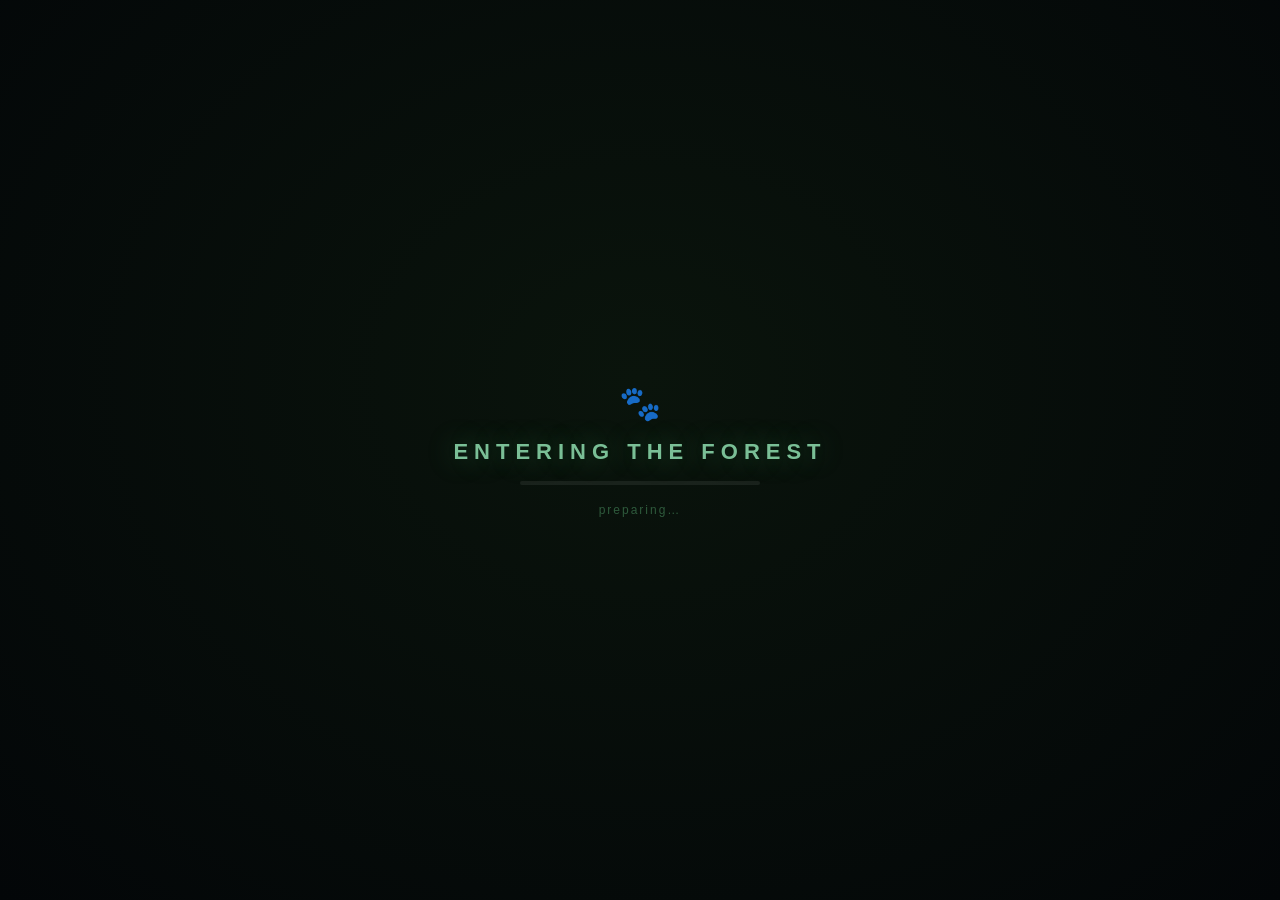
==== dog-game.html @ 8327810d "feat: satellite opens swatch customization + online village = Warbark clone with Coming Soon paths" ====
<!DOCTYPE html>
<html lang="en">
<head>
  <meta charset="UTF-8">
  <meta name="viewport" content="width=device-width, initial-scale=1.0">
  <title>🐕 Dog Game</title>
  <style>
    * { margin: 0; padding: 0; box-sizing: border-box; }
    body { overflow: hidden; background: #000; }
    canvas { display: block; }
    #hud {
      position: fixed;
      bottom: 24px;
      left: 50%;
      transform: translateX(-50%);
      background: rgba(0, 0, 0, 0.52);
      color: #fff;
      padding: 10px 26px;
      border-radius: 20px;
      font: 15px/1.6 Arial, sans-serif;
      pointer-events: none;
      white-space: nowrap;
      letter-spacing: 0.4px;
    }
    /* ── Pick Canine screen ───────────────────────────────────────── */
    #pick-screen {
      position: fixed; inset: 0;
      display: flex; flex-direction: column;
      align-items: center; justify-content: center;
      background: radial-gradient(ellipse at 50% 32%, #1a1f3a 0%, #07091a 100%);
      z-index: 100; gap: 28px;
    }
    #pick-screen.hidden { display: none; }
    #pick-title {
      font: bold 38px/1.2 Arial, sans-serif;
      color: #d0e8ff;
      text-shadow: 0 0 36px #7ab4f5, 0 2px 10px #000;
      letter-spacing: 4px; text-transform: uppercase;
    }
    #pick-subtitle {
      font: 15px Arial, sans-serif; color: #5a7899;
      margin-top: -18px; letter-spacing: 1px;
    }
    #pick-grid { display: flex; gap: 32px; flex-wrap: wrap; justify-content: center; }
    .canine-card {
      background: rgba(255,255,255,0.04);
      border: 2px solid rgba(180,210,255,0.18);
      border-radius: 20px; padding: 22px 26px 18px;
      display: flex; flex-direction: column; align-items: center; gap: 12px;
      cursor: pointer;
      transition: transform 0.18s, border-color 0.18s, box-shadow 0.18s;
      box-shadow: 0 4px 36px rgba(0,0,0,0.7);
    }
    .canine-card:hover {
      transform: translateY(-8px) scale(1.04);
      border-color: rgba(120,180,255,0.65);
      box-shadow: 0 12px 48px rgba(90,150,255,0.30);
    }
    .canine-card--obsidian {
      background: rgba(20,10,4,0.90);
      border-color: rgba(100,55,18,0.55);
    }
    .canine-card--obsidian:hover {
      border-color: rgba(160,90,30,0.80);
      box-shadow: 0 12px 52px rgba(120,60,15,0.50);
    }
    .canine-card--obsidian canvas { background: #140803; }
    .canine-name--obsidian { color: #b8a0f0 !important; text-shadow: 0 0 18px rgba(140,80,255,0.5); }
    .canine-card--ruff {
      background: rgba(30,18,6,0.88);
      border-color: rgba(160,110,40,0.50);
    }
    .canine-card--ruff:hover {
      border-color: rgba(210,160,60,0.85);
      box-shadow: 0 12px 52px rgba(180,120,30,0.45);
    }
    .canine-card--ruff canvas { background: #1a1406; }
    .canine-name--ruff { color: #e8c870 !important; text-shadow: 0 0 14px rgba(220,160,40,0.5); }
    .canine-card--bark {
      background: rgba(18,8,2,0.92);
      border-color: rgba(130,58,20,0.52);
    }
    .canine-card--bark:hover {
      border-color: rgba(200,88,38,0.88);
      box-shadow: 0 12px 52px rgba(160,65,20,0.50);
    }
    .canine-card--bark canvas { background: #b8a480; }
    .canine-name--bark { color: #d4905a !important; text-shadow: 0 0 14px rgba(210,115,45,0.55); }
    .canine-card canvas {
      border-radius: 14px;
      background: #07091a;
    }
    .canine-name { font: bold 19px Arial, sans-serif; color: #c8ddf5; letter-spacing: 1px; }
    .canine-badge {
      font: 13px Arial, sans-serif; color: #7a9abf; letter-spacing: 0.5px;
      padding: 4px 14px; border-radius: 10px; background: rgba(255,255,255,0.06);
    }
    .canine-badge.has-save { color: #7fff9a; background: rgba(80,220,120,0.10); }
    /* ── Dialogue box (visual-novel style) ────────────────────────────── */
    #dialogue-box {
      position: fixed; bottom: 0; left: 0; right: 0;
      z-index: 50; padding: 0 44px 32px; pointer-events: all;
    }
    #dialogue-box.hidden { display: none; }
    #dialogue-speaker {
      display: inline-block;
      background: rgba(6,8,20,0.94);
      border: 1.5px solid rgba(130,185,255,0.38);
      border-bottom: none;
      color: #c8ddf5; font: bold 14px/1 'Arial', sans-serif;
      padding: 7px 22px 7px; border-radius: 9px 9px 0 0;
      margin-left: 16px; letter-spacing: 1.8px; text-transform: uppercase;
    }
    #dialogue-text-box {
      background: rgba(5,7,18,0.91);
      border: 1.5px solid rgba(130,185,255,0.38);
      border-radius: 0 14px 14px 14px;
      padding: 20px 28px 18px; min-height: 90px;
      color: #d8e8f8; font: 18px/1.8 'Arial', sans-serif;
      position: relative;
    }
    #dialogue-advance {
      position: absolute; bottom: 13px; right: 22px;
      color: rgba(130,185,255,0.55); font: 13px Arial, sans-serif;
      animation: dlg-blink 1.2s ease-in-out infinite;
    }
    @keyframes dlg-blink { 0%,100%{opacity:0.28} 55%{opacity:1} }
    /* ── Loading screen ────────────────────────────────────────────── */
    #loading-screen {
      position: fixed; inset: 0; z-index: 300;
      display: flex; flex-direction: column;
      align-items: center; justify-content: center;
      background: radial-gradient(ellipse at 50% 42%, #0a140c 0%, #030608 100%);
      gap: 18px;
      transition: opacity 0.55s ease;
    }
    #loading-screen.fade-out { opacity: 0; pointer-events: none; }
    #loading-screen.hidden   { display: none; }
    #loading-paw {
      font-size: 34px;
      animation: lpulse 1.5s ease-in-out infinite;
    }
    @keyframes lpulse { 0%,100%{opacity:0.25;transform:scale(0.88)} 50%{opacity:1;transform:scale(1.12)} }
    #loading-title {
      font: bold 22px/1 Arial, sans-serif;
      color: #7abf96; letter-spacing: 6px; text-transform: uppercase;
      text-shadow: 0 0 28px rgba(80,180,110,0.45);
    }
    #loading-bar-wrap {
      width: 240px; height: 4px;
      background: rgba(255,255,255,0.07); border-radius: 8px; overflow: hidden;
    }
    #loading-bar {
      height: 100%; width: 0%;
      background: linear-gradient(90deg, #1e5c35, #58d98a);
      border-radius: 8px;
      transition: width 0.22s ease;
    }
    #loading-sub {
      font: 12px Arial, sans-serif;
      color: #2e5a3c; letter-spacing: 2px;
    }
    /* ── Per-character transition screen ──────────────────────────── */
    #enter-screen {
      position: fixed; inset: 0; z-index: 200;
      display: none; flex-direction: column;
      align-items: center; justify-content: center;
      background: radial-gradient(ellipse at 50% 42%, #0a140c 0%, #030608 100%);
      gap: 18px;
      opacity: 1;
      transition: opacity 0.45s ease;
    }
    #enter-screen.visible  { display: flex; }
    #enter-screen.fade-out { opacity: 0; pointer-events: none; }
    #enter-paw   { font-size: 34px; animation: lpulse 1.5s ease-in-out infinite; }
    #enter-title {
      font: bold 22px/1 Arial, sans-serif;
      color: #7abf96; letter-spacing: 6px; text-transform: uppercase;
      text-shadow: 0 0 28px rgba(80,180,110,0.45);
    }
    #enter-bar-wrap {
      width: 240px; height: 4px;
      background: rgba(255,255,255,0.07); border-radius: 8px; overflow: hidden;
    }
    #enter-bar {
      height: 100%; width: 0%;
      background: linear-gradient(90deg, #1e5c35, #58d98a);
      border-radius: 8px;
    }
    #enter-sub { font: 12px Arial, sans-serif; color: #2e5a3c; letter-spacing: 2px; }
    #map-btn {
      position: fixed; top: 10px; left: 10px; z-index: 60;
      background: rgba(14,10,2,0.88);
      border: 1.5px solid rgba(240,200,70,0.65);
      color: #f4cc50; font: bold 14px/1 Arial, sans-serif;
      padding: 8px 18px; border-radius: 11px;
      cursor: pointer; letter-spacing: 0.5px;
      box-shadow: 0 0 14px rgba(240,190,40,0.20);
      transition: background 0.15s, box-shadow 0.15s;
    }
    #map-btn:hover { background: rgba(40,28,4,0.96); box-shadow: 0 0 22px rgba(240,190,40,0.42); }
    #map-btn.hidden { display: none; }
    #reset-btn {
      position: fixed; top: 10px; right: 10px; z-index: 60;
      background: rgba(14,4,4,0.88);
      border: 1.5px solid rgba(220,80,60,0.55);
      color: #e87060; font: bold 13px/1 Arial, sans-serif;
      padding: 8px 16px; border-radius: 11px;
      cursor: pointer; letter-spacing: 0.5px;
      box-shadow: 0 0 10px rgba(220,80,60,0.15);
      transition: background 0.15s, box-shadow 0.15s;
    }
    #reset-btn:hover { background: rgba(60,10,6,0.96); box-shadow: 0 0 18px rgba(220,80,60,0.36); }
    #reset-btn.hidden { display: none; }
    /* ── WOB Coins HUD ────────────────────────────────────────────── */
    #wob-coins {
      position: fixed; top: 10px; left: 14px;
      z-index: 60;
      background: rgba(10,8,2,0.88);
      border: 1.5px solid rgba(255,200,50,0.55);
      color: #ffd040; font: bold 14px/1 Arial, sans-serif;
      padding: 8px 18px; border-radius: 11px;
      pointer-events: none; letter-spacing: 0.5px;
      box-shadow: 0 0 10px rgba(255,190,40,0.15);
      white-space: nowrap;
    }
    #wob-coins.hidden { display: none; }
    /* ── Factory NPC choice menu ──────────────────────────────────── */
    #factory-menu { position: fixed; bottom: 0; left: 0; right: 0; z-index: 55; padding: 0 44px 32px; pointer-events: all; }
    #factory-menu.hidden { display: none; }
    #factory-menu-npc {
      display: inline-block;
      background: rgba(6,8,20,0.94);
      border: 1.5px solid rgba(255,170,60,0.40); border-bottom: none;
      color: #ffd8a0; font: bold 14px/1 Arial, sans-serif;
      padding: 7px 22px; border-radius: 9px 9px 0 0;
      margin-left: 16px; letter-spacing: 1.8px; text-transform: uppercase;
    }
    #factory-menu-box {
      background: rgba(5,7,18,0.91);
      border: 1.5px solid rgba(255,170,60,0.40);
      border-radius: 0 14px 14px 14px;
      padding: 20px 28px 18px;
    }
    #factory-menu-text { color: #d8e8f8; font: 18px/1.8 Arial, sans-serif; margin-bottom: 14px; }
    #factory-menu-choices { display: flex; gap: 14px; flex-wrap: wrap; }
    .factory-choice-btn {
      background: rgba(255,170,50,0.10); border: 1.5px solid rgba(255,170,50,0.45);
      color: #ffd8a0; font: 15px/1 Arial, sans-serif;
      padding: 10px 22px; border-radius: 10px; cursor: pointer;
      transition: background 0.15s, border-color 0.15s;
    }
    .factory-choice-btn:hover { background: rgba(255,170,50,0.28); border-color: rgba(255,200,80,0.80); }
    /* ── Shop overlay ─────────────────────────────────────────────── */
    #shop-overlay {
      position: fixed; inset: 0; z-index: 70;
      display: flex; flex-direction: column; align-items: center; justify-content: center;
      background: rgba(4,5,14,0.90); gap: 24px;
    }
    #shop-overlay.hidden { display: none; }
    #shop-title { font: bold 28px Arial, sans-serif; color: #ffd8a0; letter-spacing: 3px; text-transform: uppercase; text-shadow: 0 0 24px rgba(255,170,50,0.55); }
    #shop-subtitle { font: 14px Arial, sans-serif; color: #a89068; margin-top: -16px; }
    #shop-cards { display: flex; gap: 22px; flex-wrap: wrap; justify-content: center; }
    .shop-card {
      background: rgba(255,255,255,0.04); border: 2px solid rgba(255,170,50,0.22);
      border-radius: 18px; padding: 24px 28px 20px;
      display: flex; flex-direction: column; align-items: center; gap: 10px;
      min-width: 168px; box-shadow: 0 4px 28px rgba(0,0,0,0.55);
    }
    .shop-card-icon { font-size: 36px; }
    .shop-card-name { font: bold 16px Arial, sans-serif; color: #ffd8a0; }
    .shop-card-slots { font: 13px Arial, sans-serif; color: #90c890; }
    .shop-card-cost { font: bold 14px Arial, sans-serif; color: #ffd040; }
    .shop-card-cost.free { color: #7fff9a; }
    .shop-buy-btn {
      background: rgba(255,170,50,0.12); border: 1.5px solid rgba(255,170,50,0.55);
      color: #ffd8a0; font: bold 13px/1 Arial, sans-serif;
      padding: 9px 20px; border-radius: 9px; cursor: pointer;
      width: 100%; margin-top: 4px; transition: background 0.15s;
    }
    .shop-buy-btn:hover:not(:disabled) { background: rgba(255,170,50,0.32); }
    .shop-buy-btn:disabled { opacity: 0.38; cursor: default; }
    .shop-buy-btn.owned { border-color: rgba(100,220,100,0.55); color: #7fff9a; background: rgba(60,160,60,0.12); }
    #shop-back-btn {
      background: rgba(70,50,30,0.55); border: 1.5px solid rgba(180,130,60,0.40);
      color: #c8a870; font: 14px Arial, sans-serif;
      padding: 9px 28px; border-radius: 10px; cursor: pointer; transition: background 0.15s;
    }
    #shop-back-btn:hover { background: rgba(110,80,40,0.70); }
    /* ── Bag / Inventory button ───────────────────────────────────── */
    #bag-btn {
      position: fixed; top: 52px; left: 10px; z-index: 60;
      background: rgba(6,16,8,0.88);
      border: 1.5px solid rgba(100,200,100,0.50);
      color: #90e890; font: bold 14px/1 Arial, sans-serif;
      padding: 8px 18px; border-radius: 11px;
      cursor: pointer; letter-spacing: 0.5px;
      box-shadow: 0 0 10px rgba(80,200,80,0.12);
      transition: background 0.15s, box-shadow 0.15s;
    }
    #bag-btn:hover { background: rgba(10,36,12,0.96); box-shadow: 0 0 18px rgba(80,200,80,0.30); }
    #bag-btn.hidden { display: none; }
    /* ── Jewelry Box button ───────────────────────────────────────── */
    #jewelry-btn {
      position: fixed; top: 92px; left: 10px; z-index: 60;
      background: rgba(20,8,30,0.88);
      border: 1.5px solid rgba(200,130,255,0.50);
      color: #d8a0ff; font: bold 14px/1 Arial, sans-serif;
      padding: 8px 18px; border-radius: 11px;
      cursor: pointer; letter-spacing: 0.5px;
      box-shadow: 0 0 10px rgba(160,80,240,0.12);
      transition: background 0.15s, box-shadow 0.15s;
    }
    #jewelry-btn:hover { background: rgba(40,12,60,0.96); box-shadow: 0 0 18px rgba(180,100,255,0.30); }
    #jewelry-btn.hidden { display: none; }
    /* ── Jewelry Box overlay ─────────────────────────────────────── */
    #jewelry-overlay {
      position: fixed; inset: 0; background: rgba(6,2,12,0.97);
      display: flex; flex-direction: column; align-items: center;
      z-index: 90; color: #e0c8ff; overflow: hidden;
    }
    #jewelry-overlay.hidden { display: none; }
    #jewelry-title {
      font: bold 22px Arial; color: #c880ff;
      letter-spacing: 2px; margin: 20px 0 6px;
      text-shadow: 0 0 20px rgba(180,80,255,0.40);
    }
    #jewelry-equipped-bar {
      font: 13px Arial; color: #b090d8; margin-bottom: 14px; text-align: center;
    }
    #jewelry-tabs { display: flex; gap: 8px; margin-bottom: 12px; }
    .jw-tab-btn {
      padding: 8px 20px; border-radius: 10px; cursor: pointer;
      font: bold 13px Arial; border: 1.5px solid #5a2880;
      background: rgba(14,6,28,0.70); color: #a060d0;
    }
    .jw-tab-btn.active { background: rgba(40,10,70,0.90); color: #e0b0ff; border-color: #a050e0; }
    .jw-tab-btn:hover  { background: rgba(30,8,50,0.80); }
    #jewelry-grid {
      display: flex; flex-wrap: wrap; gap: 8px;
      justify-content: center; max-width: 680px;
      overflow-y: auto; max-height: calc(100vh - 240px);
      padding: 0 12px 12px;
    }
    .jw-entry {
      background: rgba(14,4,28,0.92); border: 1.5px solid rgba(120,50,180,0.40);
      border-radius: 12px; padding: 10px 12px; min-width: 140px; max-width: 180px;
      text-align: center; display: flex; flex-direction: column; align-items: center; gap: 4px;
      cursor: pointer; transition: border-color 0.15s;
    }
    .jw-entry:hover { border-color: rgba(180,80,255,0.70); }
    .jw-entry.equipped { border-color: #c060ff; background: rgba(60,10,90,0.70);
      box-shadow: 0 0 12px rgba(180,80,255,0.25); }
    .jw-entry-icon  { font-size: 26px; }
    .jw-entry-name  { font: bold 11px Arial; color: #d0a8ff; line-height: 1.3; }
    .jw-entry-effect{ font: 10px Arial; color: #90c0e0; line-height: 1.3; margin-top: 2px; }
    .jw-entry-equip { font: bold 10px Arial; color: #40ff80; margin-top: 2px; }
    .jw-trash-btn {
      margin-top: 5px; padding: 3px 10px; font: 11px Arial;
      background: rgba(80,8,8,0.60); border: 1px solid rgba(200,50,50,0.40);
      border-radius: 6px; color: #e06060; cursor: pointer;
    }
    .jw-trash-btn:hover { background: rgba(140,12,12,0.80); }
    #jewelry-close {
      margin: 12px 0 18px; padding: 8px 24px; flex-shrink: 0;
      background: rgba(14,6,28,0.80); border: 1.5px solid #5a2880;
      border-radius: 10px; color: #a060d0; cursor: pointer; font: 13px Arial;
    }
    #jewelry-close:hover { background: rgba(30,8,50,0.88); }
    /* ── Craft Jewelry overlay ───────────────────────────────────── */
    #craft-jewelry-overlay {
      position: fixed; inset: 0; background: rgba(0,0,0,0.92);
      display: flex; flex-direction: column; align-items: center; justify-content: center;
      z-index: 95; color: #e0c8ff;
    }
    #craft-jewelry-overlay.hidden { display: none; }
    #craft-jewelry-title { font: bold 20px Arial; color: #c880ff; margin-bottom: 6px; }
    #craft-jewelry-sub   { font: 13px Arial; color: #9080b8; margin-bottom: 16px; text-align: center; max-width: 440px; }
    #craft-jewelry-body  { display: flex; gap: 20px; flex-wrap: wrap; justify-content: center; margin-bottom: 18px; }
    .sci-entry-craft-btn {
      margin-top: 5px; padding: 3px 9px; font: bold 11px Arial;
      background: rgba(180,100,255,0.18); color: #c880ff;
      border: 1px solid rgba(180,100,255,0.45); border-radius: 6px;
      cursor: pointer; width: 100%;
    }
    .sci-entry-craft-btn:hover { background: rgba(180,100,255,0.34); }
    .sci-entry-craft-btn:disabled { color: #706080; border-color: rgba(100,60,160,0.30); cursor: default; background: none; }
    .craft-pick-col      { display: flex; flex-direction: column; align-items: center; gap: 6px; }
    .craft-pick-label    { font: bold 12px Arial; color: #a070d8; }
    #craft-metal-list, #craft-rock-list {
      display: flex; flex-direction: column; gap: 5px;
      max-height: 240px; overflow-y: auto; width: 190px;
    }
    .craft-item-btn {
      padding: 7px 10px; border-radius: 8px; cursor: pointer; font: 13px Arial;
      border: 1.5px solid rgba(120,60,180,0.40);
      background: rgba(14,6,28,0.70); color: #c8b0f0; text-align: left;
    }
    .craft-item-btn:hover   { background: rgba(40,10,70,0.80); border-color: rgba(180,80,255,0.60); }
    .craft-item-btn.selected{ background: rgba(70,15,110,0.90); border-color: #b060ff; color: #fff; }
    .craft-item-btn.locked  { opacity: 0.35; cursor: not-allowed; }
    #craft-preview {
      font: 13px Arial; color: #b0e8a0; min-height: 36px;
      text-align: center; max-width: 400px; margin-bottom: 10px;
    }
    #craft-confirm-btn {
      padding: 10px 30px; border-radius: 12px; font: bold 14px Arial;
      background: rgba(60,10,100,0.90); border: 2px solid #a050e0;
      color: #e0b0ff; cursor: pointer;
    }
    #craft-confirm-btn:disabled { opacity: 0.35; cursor: not-allowed; }
    #craft-confirm-btn:not(:disabled):hover { background: rgba(90,15,140,0.95); }
    #craft-back-btn {
      margin-top: 10px; padding: 7px 20px; border-radius: 9px;
      background: rgba(14,6,28,0.70); border: 1.5px solid #5a2880;
      color: #a060d0; cursor: pointer; font: 13px Arial;
    }
    #craft-back-btn:hover { background: rgba(30,8,50,0.80); }
    /* ── Food Center menu ─────────────────────────────────────────── */
    #food-menu {
      position: fixed; bottom: 30px; left: 50%; transform: translateX(-50%);
      background: rgba(20,10,4,0.95); border: 2px solid #c86830;
      border-radius: 18px; padding: 18px 26px 14px; min-width: 330px; max-width: 460px;
      text-align: center; z-index: 70;
      box-shadow: 0 0 32px rgba(200,100,48,0.22);
      color: #f0d8b8; font: 15px/1.6 Arial, sans-serif;
    }
    #food-menu.hidden { display: none; }
    #food-menu-speaker { font: bold 14px Arial; color: #e8b06a; margin-bottom: 4px; }
    #food-menu-text { margin-bottom: 14px; font-size: 14px; color: #e8d0a8; }
    .food-choice-btn {
      display: block; width: 100%; margin: 5px 0;
      background: rgba(80,38,12,0.70); border: 1.5px solid #c86830;
      border-radius: 10px; padding: 9px 14px;
      color: #f0d8b8; font: 14px Arial, sans-serif; cursor: pointer; text-align: left;
    }
    .food-choice-btn:hover { background: rgba(148,64,20,0.80); }
    /* ── Donate overlay ──────────────────────────────────────────── */
    #donate-overlay {
      position: fixed; inset: 0; background: rgba(0,0,0,0.86);
      display: flex; flex-direction: column; align-items: center; justify-content: center;
      z-index: 80; color: #f0d8b8; font: 15px/1.6 Arial, sans-serif;
    }
    #donate-overlay.hidden { display: none; }
    #donate-overlay h2 { margin-bottom: 6px; font-size: 20px; color: #e8b06a; }
    #donate-overlay p  { margin-bottom: 16px; font-size: 13px; color: #c8a878; }
    #donate-grid { display: flex; flex-wrap: wrap; gap: 10px; justify-content: center; max-width: 500px; }
    .donate-slot {
      background: rgba(40,20,8,0.92); border: 1.5px solid #c86830;
      border-radius: 10px; padding: 12px 16px; min-width: 110px; text-align: center;
      cursor: pointer; transition: background 0.12s;
    }
    .donate-slot:hover { background: rgba(130,58,16,0.92); }
    .donate-slot-icon  { font-size: 26px; }
    .donate-slot-name  { font-size: 12px; color: #d8b888; margin: 3px 0 2px; }
    .donate-slot-value { font-size: 13px; font-weight: bold; color: #ffd040; }
    #donate-back-btn {
      margin-top: 18px; padding: 8px 22px;
      background: rgba(40,20,8,0.92); border: 1.5px solid #c86830;
      border-radius: 10px; color: #f0d8b8; cursor: pointer; font: 14px Arial, sans-serif;
    }
    #donate-back-btn:hover { background: rgba(120,54,14,0.92); }
    /* ── Sleep menu ───────────────────────────────────────────── */
    #sleep-menu {
      position: fixed; bottom: 30px; left: 50%; transform: translateX(-50%);
      background: rgba(8,6,14,0.97); border: 2px solid #5a3888;
      border-radius: 18px; padding: 18px 28px 14px; min-width: 300px;
      text-align: center; z-index: 70;
      box-shadow: 0 0 32px rgba(90,56,136,0.35);
      color: #d8c8f8; font: 15px/1.6 Arial, sans-serif;
    }
    #sleep-menu.hidden { display: none; }
    #sleep-menu-title { font: bold 16px Arial; color: #b898e8; margin-bottom: 10px; }
    /* bed claim prompt */
    #bed-claim-menu {
      position: fixed; bottom: 30px; left: 50%; transform: translateX(-50%);
      background: rgba(8,6,14,0.97); border: 2px solid #5a3888;
      border-radius: 18px; padding: 18px 28px 14px; min-width: 280px;
      text-align: center; z-index: 70;
      box-shadow: 0 0 32px rgba(90,56,136,0.35);
      color: #d8c8f8; font: 15px/1.6 Arial, sans-serif;
    }
    #bed-claim-menu.hidden { display: none; }
    #bed-claim-title { font: bold 15px Arial; color: #b898e8; margin-bottom: 12px; }
    .bed-claim-row { display: flex; gap: 10px; justify-content: center; }
    .bed-claim-btn {
      flex: 1; padding: 9px 0; border-radius: 10px; cursor: pointer;
      font: 14px Arial; border: 1.5px solid #7a50b8; background: rgba(40,24,68,0.80); color: #d8c8f8;
    }
    .bed-claim-btn:hover { background: rgba(90,56,136,0.80); }
    /* sleep fade overlay */
    #sleep-fade {
      position: fixed; inset: 0; background: #000;
      opacity: 0; pointer-events: none; z-index: 200;
      display: flex; align-items: center; justify-content: center;
      font: bold 36px Arial, sans-serif; color: #d8c8f8;
      text-shadow: 0 0 40px rgba(200,180,255,0.8); letter-spacing: 4px;
      transition: opacity 0.6s ease;
    }
    #sleep-fade.visible { opacity: 1; pointer-events: all; }
    /* ── Cheeseball: Get Dressed overlay ──────────────── */
    #cb-dressup-overlay {
      position: fixed; inset: 0; z-index: 150;
      display: flex; flex-direction: column; align-items: center; justify-content: center;
      background: radial-gradient(ellipse at center, #1a0e2a 0%, #0a0614 100%);
      gap: 20px;
    }
    #cb-dressup-overlay.hidden { display: none; }
    #cbdu-title { font: bold 28px Arial, sans-serif; color: #ffd0a0; letter-spacing: 3px; text-transform: uppercase; text-shadow: 0 0 24px rgba(255,170,80,0.55); }
    #cbdu-sub   { font: 14px Arial, sans-serif; color: #a08060; margin-top: -12px; }
    #cbdu-steps { display: flex; gap: 22px; flex-wrap: wrap; justify-content: center; }
    .cbdu-step  {
      background: rgba(255,255,255,0.04); border: 2px solid rgba(255,170,50,0.22);
      border-radius: 18px; padding: 22px 24px 18px;
      display: flex; flex-direction: column; align-items: center; gap: 10px;
      min-width: 158px; box-shadow: 0 4px 28px rgba(0,0,0,0.55);
      transition: border-color 0.3s;
    }
    .cbdu-step.done { border-color: rgba(100,220,100,0.55); }
    .cbdu-step-icon { font-size: 30px; }
    .cbdu-step-name { font: bold 13px Arial, sans-serif; color: #ffd8a0; text-align: center; }
    .cbdu-btn {
      background: rgba(255,170,50,0.12); border: 1.5px solid rgba(255,170,50,0.55);
      color: #ffd8a0; font: bold 13px/1 Arial, sans-serif;
      padding: 9px 20px; border-radius: 9px; cursor: pointer;
      transition: background 0.15s;
    }
    .cbdu-btn:hover:not(:disabled) { background: rgba(255,170,50,0.32); }
    .cbdu-btn:disabled { opacity: 0.35; cursor: default; }
    .cbdu-check { font: bold 18px Arial; color: #7fff9a; }
    .cbdu-check.hidden { display: none; }
    #cbdu-bow-picks { display: flex; gap: 9px; }
    .cbdu-bow-swatch {
      width: 30px; height: 30px; border-radius: 50%;
      border: 2.5px solid rgba(255,255,255,0.22); cursor: pointer;
      transition: border-color 0.15s, transform 0.12s;
    }
    .cbdu-bow-swatch:hover  { border-color: rgba(255,255,255,0.75); transform: scale(1.15); }
    .cbdu-bow-swatch.picked { border-color: #fff; transform: scale(1.18);
      box-shadow: 0 0 10px rgba(255,255,255,0.38); }
    #cbdu-go-btn {
      margin-top: 6px; padding: 12px 40px; font: bold 17px Arial, sans-serif;
      background: rgba(100,200,100,0.15); border: 2px solid rgba(100,200,100,0.42);
      border-radius: 14px; color: #a0f0a0; cursor: pointer; letter-spacing: 1px;
      transition: background 0.18s, box-shadow 0.18s;
    }
    #cbdu-go-btn:hover:not(:disabled) { background: rgba(100,200,100,0.34); box-shadow: 0 0 22px rgba(80,200,80,0.28); }
    #cbdu-go-btn:disabled { opacity: 0.28; cursor: default; }
    /* Missions-unlocked card */
    #missions-card {
      position: fixed; inset: 0; z-index: 320;
      display: flex; flex-direction: column;
      align-items: center; justify-content: center;
      background: rgba(0,0,0,0.88); gap: 18px;
    }
    #missions-card.hidden { display: none; }
    #missions-card-title {
      font: bold 38px Arial, sans-serif; color: #f0d060;
      text-shadow: 0 0 40px rgba(255,210,60,0.8); letter-spacing: 3px;
      animation: lpulse 2s ease-in-out infinite;
    }
    #missions-card-body {
      font: 17px Arial, sans-serif; color: #e8dfc0;
      max-width: 520px; text-align: center; line-height: 1.65;
    }
    #missions-card-sub {
      font: 14px Arial, sans-serif; color: #b0a880;
      max-width: 500px; text-align: center; margin-top: 4px;
    }
    #missions-card-btn {
      margin-top: 10px; padding: 10px 34px;
      background: rgba(200,170,50,0.22); border: 1.5px solid rgba(200,170,50,0.55);
      border-radius: 10px; color: #f0d870; font: bold 16px Arial, sans-serif;
      cursor: pointer; transition: background 0.2s;
    }
    #missions-card-btn:hover { background: rgba(200,170,50,0.40); }
    /* ── Mission HQ overlay ─────────────────────────────────────────── */
    #mhq-overlay {
      position: fixed; inset: 0; z-index: 180;
      display: flex; flex-direction: column; align-items: center; justify-content: center;
      background: rgba(2,6,16,0.97); gap: 14px; overflow: hidden;
    }
    #mhq-overlay.hidden { display: none; }
    #mhq-title {
      font: bold 26px Arial, sans-serif; color: #f0b840;
      letter-spacing: 3px; text-transform: uppercase;
      text-shadow: 0 0 28px rgba(240,180,40,0.55); margin-bottom: 2px;
    }
    #mhq-sub { font: 13px Arial; color: #806848; margin-top: -8px; }
    #mhq-prof-row {
      display: flex; gap: 10px; flex-wrap: wrap; justify-content: center;
      max-width: 700px; margin-bottom: 4px;
    }
    .mhq-prof-btn {
      background: rgba(20,14,6,0.82); border: 1.5px solid rgba(160,120,40,0.40);
      border-radius: 12px; padding: 9px 14px; cursor: pointer;
      display: flex; flex-direction: column; align-items: center; gap: 4px;
      transition: background 0.14s, border-color 0.14s; min-width: 80px;
    }
    .mhq-prof-btn:hover, .mhq-prof-btn.active {
      background: rgba(50,36,8,0.90); border-color: rgba(220,170,60,0.75);
    }
    .mhq-prof-btn.done { opacity: 0.45; }
    .mhq-prof-icon { font-size: 22px; }
    .mhq-prof-name { font: bold 11px Arial; color: #d0a040; letter-spacing: 0.5px; }
    .mhq-prof-done { font: 10px Arial; color: #60a060; }
    #mhq-mission-panel {
      background: rgba(12,8,2,0.95); border: 1.5px solid rgba(160,120,40,0.35);
      border-radius: 16px; padding: 18px 22px 14px; max-width: 600px; width: 90%;
      display: flex; flex-direction: column; gap: 10px; max-height: 360px; overflow-y: auto;
    }
    #mhq-panel-speaker { font: bold 14px Arial; color: #e8c060; margin-bottom: 2px; }
    #mhq-panel-brief { font: 13px/1.6 Arial; color: #c0a870; margin-bottom: 6px; }
    .mhq-mission-btn {
      background: rgba(20,14,4,0.85); border: 1.5px solid rgba(120,90,30,0.45);
      border-radius: 10px; padding: 10px 14px; cursor: pointer; text-align: left;
      color: #d8b860; font: 13px Arial; transition: background 0.12s, border-color 0.12s;
    }
    .mhq-mission-btn:hover { background: rgba(50,36,8,0.92); border-color: rgba(200,160,50,0.70); }
    .mhq-mission-btn.completed { color: #60a860; border-color: rgba(60,140,60,0.35);
      background: rgba(6,20,6,0.80); cursor: default; }
    .mhq-mission-btn.active-mission { border-color: rgba(80,160,255,0.70); color: #80c8ff;
      background: rgba(6,16,30,0.90); }
    #mhq-close-btn {
      background: rgba(20,12,4,0.80); border: 1.5px solid rgba(120,90,30,0.45);
      border-radius: 10px; color: #806840; font: 13px Arial;
      padding: 8px 26px; cursor: pointer; margin-top: 2px;
    }
    #mhq-close-btn:hover { background: rgba(40,28,8,0.90); color: #d0a040; }
    /* Mission active HUD banner */
    #mission-hud {
      position: fixed; bottom: 14px; left: 50%; transform: translateX(-50%);
      background: rgba(8,4,0,0.88); border: 1.5px solid rgba(180,140,40,0.55);
      border-radius: 10px; padding: 7px 16px 7px 20px; z-index: 90; pointer-events: auto;
      color: #e0c060; font: bold 13px Arial; letter-spacing: 0.5px;
      text-shadow: 0 0 10px rgba(220,180,40,0.45); display: none;
      align-items: center; gap: 12px; white-space: nowrap;
    }
    #mission-hud.visible { display: flex; }
    #mission-hud-cancel {
      background: rgba(60,10,10,0.80); border: 1.5px solid rgba(180,60,60,0.55);
      border-radius: 7px; color: #e06060; font: bold 12px Arial;
      padding: 3px 10px; cursor: pointer; pointer-events: auto;
      transition: background 0.12s, color 0.12s; flex-shrink: 0;
      letter-spacing: 0; text-shadow: none;
    }
    #mission-hud-cancel:hover { background: rgba(100,20,20,0.92); color: #ff8080; }
    /* Mission riddle overlay */
    #mission-riddle-overlay {
      position: fixed; inset: 0; z-index: 280;
      display: flex; flex-direction: column; align-items: center; justify-content: center;
      background: rgba(2,4,12,0.96); gap: 14px; padding: 20px;
    }
    #mission-riddle-overlay.hidden { display: none; }
    #mro-title { font: bold 26px Arial; color: #f0d060; letter-spacing: 3px; text-shadow: 0 0 22px rgba(240,200,60,0.5); }
    #mro-question {
      max-width: 540px; text-align: center; font: italic 16px/1.6 Georgia, serif;
      color: #d8c890; border: 1.5px solid rgba(200,170,60,0.35); border-radius: 12px;
      padding: 16px 22px; background: rgba(14,10,2,0.90);
    }
    #mro-hint-text {
      max-width: 500px; text-align: center; font: 13px Arial; color: #80e880;
      background: rgba(0,40,0,0.60); border: 1px solid rgba(80,180,80,0.35);
      border-radius: 8px; padding: 10px 18px;
    }
    #mro-hint-text.hidden { display: none; }
    #mro-input {
      width: 320px; max-width: 90%; padding: 10px 16px; font: 15px Arial;
      background: rgba(10,8,2,0.92); color: #f0e0a0; border: 1.5px solid rgba(200,160,50,0.55);
      border-radius: 8px; outline: none; text-align: center;
    }
    #mro-input:focus { border-color: rgba(240,200,80,0.85); }
    #mro-feedback { font: bold 14px Arial; min-height: 20px; color: #ff7060; text-align: center; }
    #mro-btns { display: flex; gap: 12px; flex-wrap: wrap; justify-content: center; }
    #mro-submit-btn, #mro-hint-btn, #mro-close-btn {
      padding: 9px 20px; border-radius: 9px; border: 1.5px solid rgba(200,160,50,0.50);
      cursor: pointer; font: bold 13px Arial; transition: background 0.12s;
    }
    #mro-submit-btn { background: rgba(40,30,4,0.90); color: #f0d060; }
    #mro-submit-btn:hover { background: rgba(80,60,8,0.95); }
    #mro-hint-btn { background: rgba(4,30,8,0.90); color: #80e880; border-color: rgba(80,180,80,0.45); }
    #mro-hint-btn:hover { background: rgba(8,60,12,0.95); }
    #mro-close-btn { background: rgba(30,6,6,0.90); color: #e06060; border-color: rgba(180,60,60,0.40); }
    #mro-close-btn:hover { background: rgba(60,10,10,0.95); }
    #mro-intimidate-btn { background: rgba(20,0,30,0.92); color: #c060ff; border-color: rgba(160,60,240,0.55); }
    #mro-intimidate-btn:hover:not(:disabled) { background: rgba(40,0,60,0.95); }
    #mro-intimidate-btn:disabled { opacity: 0.38; cursor: default; }

    /* Obsidian game-over overlay */
    #obsidian-gameover {
      position: fixed; inset: 0; z-index: 400;
      display: flex; flex-direction: column;
      align-items: center; justify-content: center;
      background: rgba(0,0,0,0.95); gap: 18px;
    }
    #obsidian-gameover.hidden { display: none; }
    #obsidian-go-skull { font-size: 54px; animation: lpulse 2s ease-in-out infinite; }
    #obsidian-go-title {
      font: bold 34px/1.2 Arial, sans-serif; color: #b060d0;
      letter-spacing: 4px; text-transform: uppercase;
      text-shadow: 0 0 32px rgba(160,60,220,0.65);
    }
    #obsidian-go-day  { font: 16px Arial, sans-serif; color: #7a5890; letter-spacing: 1px; }
    #obsidian-go-btn  {
      background: rgba(40,10,60,0.90); border: 1.5px solid rgba(140,80,200,0.55);
      color: #c0a0e0; font: bold 15px Arial, sans-serif;
      padding: 11px 30px; border-radius: 12px; cursor: pointer;
      letter-spacing: 1px; margin-top: 6px;
      transition: background 0.15s;
    }
    #obsidian-go-btn:hover { background: rgba(70,20,100,0.96); }
    /* Obsidian necklace cutscene */
    #obsidian-necklace-cs {
      position: fixed; inset: 0; z-index: 450;
      display: flex; flex-direction: column;
      align-items: center; justify-content: center;
      background: #000; gap: 20px;
    }
    #obsidian-necklace-cs.hidden { display: none; }
    /* These two overlays have inline display:flex so need !important to hide */
    #obs-maze-overlay.hidden   { display: none !important; }
    #obs-forest-overlay.hidden { display: none !important; }
    #necklace-portrait-wrap {
      position: relative; width: 300px; height: 300px;
      border-radius: 18px; overflow: hidden;
      box-shadow: 0 0 60px rgba(100,60,200,0.6);
      border: 2px solid rgba(140,90,240,0.45);
    }
    #necklace-portrait { display: block; }
    #necklace-speech {
      font: bold 28px/1.3 Arial, sans-serif; color: #e0d0ff;
      letter-spacing: 2px; text-align: center;
      text-shadow: 0 0 24px rgba(160,100,255,0.8);
      animation: cs-pop 0.5s cubic-bezier(0.22,1.6,0.5,1) 0.8s both;
    }
    #necklace-tap { font: 13px Arial; color: rgba(140,120,180,0.7); margin-top: 6px; }
    @keyframes cs-pop { from { transform: scale(0.6); opacity: 0; } to { transform: scale(1); opacity: 1; } }
    /* Map puzzle + view overlays */
    #map-puzzle-overlay {
      position: fixed; inset: 0; z-index: 500;
      display: flex; flex-direction: column; align-items: center; justify-content: center;
      background: rgba(6,4,10,0.97); gap: 10px;
    }
    #map-puzzle-overlay.hidden { display: none; }
    #map-puzzle-title { font: bold 15px Georgia, serif; color: rgba(215,185,100,0.88); letter-spacing: 1px; }
    #map-puzzle-hint  { font: 11px Arial; color: rgba(160,135,75,0.6); }
    #map-puzzle-canvas { cursor: grab; border-radius: 8px;
      border: 1.5px solid rgba(160,130,60,0.35); background: #18120a; }
    #map-view-overlay {
      position: fixed; inset: 0; z-index: 500;
      display: flex; flex-direction: column; align-items: center; justify-content: center;
      background: rgba(6,4,10,0.94); cursor: pointer;
    }
    #map-view-overlay.hidden { display: none; }
    #map-view-canvas { border-radius: 10px; border: 2px solid rgba(160,130,60,0.45); }
    /* Map button (top-left HUD) */
    #map-btn {
      position: fixed; top: 14px; left: 14px; z-index: 200;
      background: rgba(30,20,8,0.88); border: 1.5px solid rgba(160,130,60,0.5);
      border-radius: 8px; padding: 5px 11px;
      font: bold 13px Georgia, serif; color: rgba(215,185,100,0.92);
      cursor: pointer; letter-spacing: 0.5px;
      transition: background 0.15s, border-color 0.15s;
    }
    #map-btn:hover { background: rgba(50,35,10,0.95); border-color: rgba(200,165,80,0.8); }
    #map-btn.hidden { display: none; }
    /* Obsidian map button — below the three bones HUD */
    #obs-map-btn {
      position: fixed; top: 58px; left: 14px; z-index: 200;
      background: rgba(30,20,8,0.88); border: 1.5px solid rgba(160,130,60,0.5);
      border-radius: 8px; padding: 5px 11px;
      font: bold 13px Georgia, serif; color: rgba(215,185,100,0.92);
      cursor: pointer; letter-spacing: 0.5px;
      transition: background 0.15s, border-color 0.15s;
    }
    #obs-map-btn:hover { background: rgba(50,35,10,0.95); border-color: rgba(200,165,80,0.8); }
    #obs-map-btn.hidden { display: none; }
    #academy-floor {
      position: fixed; top: 68px; right: 16px;
      background: rgba(14,10,38,0.93); border: 1.5px solid #4858b8;
      border-radius: 10px; padding: 7px 18px 6px; text-align: center;
      color: #a8b8f0; font: bold 17px Arial; z-index: 60;
    }
    #academy-floor.hidden { display: none; }
    .sleep-btn {
      display: block; width: 100%; margin: 5px 0;
      background: rgba(40,24,68,0.80); border: 1.5px solid #7a50b8;
      border-radius: 10px; padding: 9px 14px;
      color: #d8c8f8; font: 14px Arial; cursor: pointer; text-align: left;
    }
    .sleep-btn:hover { background: rgba(90,56,136,0.80); }
    #sleep-cancel-btn {
      margin-top: 6px; padding: 6px 18px; background: rgba(20,12,36,0.80);
      border: 1px solid #5a3888; border-radius: 8px;
      color: #9878c8; font: 13px Arial; cursor: pointer;
    }
    #sleep-cancel-btn:hover { background: rgba(60,36,100,0.80); }
    /* ── Inventory overlay ────────────────────────────────────────── */
    #inventory-overlay {
      position: fixed; inset: 0; z-index: 75;
      display: flex; flex-direction: column; align-items: center; justify-content: center;
      background: rgba(3,8,4,0.93); gap: 20px;
    }
    #inventory-overlay.hidden { display: none; }
    #inv-title {
      font: bold 26px Arial, sans-serif; color: #90e890;
      letter-spacing: 3px; text-transform: uppercase;
      text-shadow: 0 0 20px rgba(80,200,80,0.45);
    }
    #inv-subtitle { font: 13px Arial, sans-serif; color: #3a7a3a; margin-top: -14px; }
    #inv-grid {
      display: grid; grid-template-columns: repeat(5, 1fr);
      gap: 10px; max-width: 560px; width: 90%;
    }
    .inv-slot {
      background: rgba(255,255,255,0.04);
      border: 1.5px solid rgba(80,160,80,0.28);
      border-radius: 12px; padding: 12px 8px 8px;
      display: flex; flex-direction: column; align-items: center; gap: 5px;
      min-height: 84px;
    }
    .inv-slot.empty { opacity: 0.22; }
    .inv-slot-icon { font-size: 26px; }
    .inv-slot-name { font: 11px Arial, sans-serif; color: #90c890; text-align: center; line-height: 1.3; }
    .inv-slot-rarity {
      font: bold 10px Arial, sans-serif; letter-spacing: 0.5px;
      padding: 2px 7px; border-radius: 6px;
    }
    .rarity-common   { color: #b0c8b0; background: rgba(100,140,100,0.20); }
    .rarity-uncommon { color: #60d060; background: rgba(60,160,60,0.20); }
    .rarity-rare     { color: #60b4ff; background: rgba(40,100,220,0.22); }
    .rarity-epic     { color: #d060ff; background: rgba(140,40,200,0.22); }
    .rarity-legendary{ color: #ffd040; background: rgba(200,150,20,0.22); }
    #inv-close-btn {
      background: rgba(20,50,20,0.70); border: 1.5px solid rgba(80,160,80,0.40);
      color: #80c880; font: 14px Arial, sans-serif;
      padding: 9px 30px; border-radius: 10px; cursor: pointer;
    }
    #inv-close-btn:hover { background: rgba(30,70,30,0.88); }
    /* ── Forest collect flash ─────────────────────────────────────── */
    #collect-flash {
      position: fixed; top: 50%; left: 50%; transform: translate(-50%,-50%);
      z-index: 80; pointer-events: none; text-align: center;
      font: bold 22px Arial, sans-serif; color: #c8ffa0;
      text-shadow: 0 0 18px rgba(120,255,80,0.7);
      opacity: 0; transition: opacity 0.18s ease;
    }
    #collect-flash.show { opacity: 1; }
    /* ── Science Center overlays ───────────────────────────────────────── */
    #science-menu {
      position: fixed; bottom: 30px; left: 50%; transform: translateX(-50%);
      background: rgba(4,12,22,0.96); border: 2px solid #2a8090;
      border-radius: 18px; padding: 18px 26px 14px; min-width: 330px; max-width: 460px;
      text-align: center; z-index: 70;
      box-shadow: 0 0 32px rgba(40,120,160,0.30);
      color: #c8e8f4; font: 15px/1.6 Arial, sans-serif;
    }
    #science-menu.hidden { display: none; }
    #science-menu-speaker { font: bold 14px Arial; color: #60c8e0; margin-bottom: 4px; }
    #science-menu-text { margin-bottom: 14px; font-size: 14px; color: #90c8e0; }
    .science-choice-btn {
      display: block; width: 100%; margin: 5px 0;
      background: rgba(4,24,40,0.70); border: 1.5px solid #2a8090;
      border-radius: 10px; padding: 9px 14px;
      color: #c8e8f4; font: 14px Arial, sans-serif; cursor: pointer; text-align: left;
    }
    .science-choice-btn:hover { background: rgba(10,50,70,0.80); }
    #sci-donate-overlay {
      position: fixed; inset: 0; background: rgba(0,0,0,0.88);
      display: flex; flex-direction: column; align-items: center; justify-content: center;
      z-index: 80; color: #c8e8f4; font: 15px/1.6 Arial, sans-serif;
    }
    #sci-donate-overlay.hidden { display: none; }
    #sci-donate-overlay h2 { margin-bottom: 6px; font-size: 20px; color: #60c8e0; }
    #sci-donate-overlay p  { margin-bottom: 16px; font-size: 13px; color: #4090a8; }
    #sci-donate-grid { display: flex; flex-wrap: wrap; gap: 10px; justify-content: center; max-width: 580px; }
    #sci-donate-back-btn {
      margin-top: 18px; padding: 8px 22px;
      background: rgba(4,18,30,0.92); border: 1.5px solid #2a8090;
      border-radius: 10px; color: #c8e8f4; cursor: pointer; font: 14px Arial, sans-serif;
    }
    #sci-donate-back-btn:hover { background: rgba(10,50,70,0.92); }
    #sci-collection-overlay {
      position: fixed; inset: 0; background: rgba(2,6,14,0.97);
      display: flex; flex-direction: column; align-items: center;
      z-index: 90; color: #c8e8f4; overflow: hidden;
    }
    #sci-collection-overlay.hidden { display: none; }
    #sci-collection-title {
      font: bold 22px Arial, sans-serif; color: #80d8f0;
      letter-spacing: 2px; margin: 20px 0 10px;
      text-shadow: 0 0 20px rgba(80,200,240,0.40);
    }
    #sci-collection-tabs { display: flex; gap: 8px; margin-bottom: 14px; flex-wrap: wrap; justify-content: center; }
    .sci-tab-btn {
      padding: 8px 16px; border-radius: 10px; cursor: pointer;
      font: bold 13px Arial; border: 1.5px solid #1a6070;
      background: rgba(4,18,30,0.70); color: #60a8c0;
    }
    .sci-tab-btn.active { background: rgba(10,50,80,0.90); color: #b0e0f4; border-color: #3ab0d0; }
    .sci-tab-btn:hover  { background: rgba(8,40,60,0.80); }
    /* ── Dog switcher bar ──────────────────────────────────────────────── */
    #dog-switcher {
      position: fixed;
      top: 14px;
      left: 50%;
      transform: translateX(-50%);
      z-index: 300;
      background: rgba(6,12,22,0.82);
      border: 1.5px solid rgba(80,150,200,0.35);
      border-radius: 32px;
      padding: 5px 14px;
      display: none;
      gap: 8px;
      align-items: center;
      pointer-events: none;
      backdrop-filter: blur(4px);
    }
    #dog-switcher.visible { display: flex; pointer-events: all; }
    .dog-sw-btn {
      font-size: 18px;
      background: rgba(10,24,40,0.70);
      border: 1.5px solid rgba(60,120,180,0.30);
      border-radius: 50%;
      width: 38px;
      height: 38px;
      display: flex;
      align-items: center;
      justify-content: center;
      cursor: pointer;
      pointer-events: all;
      position: relative;
      transition: background 0.12s, border-color 0.12s;
      flex-direction: column;
      gap: 0;
    }
    .dog-sw-btn:hover   { background: rgba(20,50,80,0.88); border-color: rgba(80,160,220,0.55); }
    .dog-sw-btn.active  { background: rgba(20,60,100,0.95); border-color: rgba(100,200,255,0.80); box-shadow: 0 0 8px rgba(80,180,255,0.40); }
    .dog-sw-key {
      font: bold 9px Arial;
      color: rgba(160,210,255,0.70);
      position: absolute;
      bottom: 2px;
      right: 4px;
      line-height: 1;
    }
    #sci-collection-grid {
      display: flex; flex-wrap: wrap; gap: 6px;
      justify-content: center; max-width: 720px;
      overflow-y: auto; max-height: calc(100vh - 200px);
      padding: 0 12px 12px;
    }
    .sci-entry {
      background: rgba(4,16,28,0.92); border: 1.5px solid rgba(30,100,130,0.35);
      border-radius: 10px; padding: 8px 10px; min-width: 88px; max-width: 108px;
      text-align: center; display: flex; flex-direction: column; align-items: center; gap: 3px;
    }
    .sci-entry.locked { opacity: 0.28; filter: grayscale(1); }
    .sci-entry-icon   { font-size: 22px; }
    .sci-entry-name   { font: 10px Arial; color: #70a8c0; line-height: 1.2; }
    .sci-entry-rarity { font: bold 9px Arial; letter-spacing: 0.5px; padding: 1px 5px; border-radius: 4px; }
    .sci-entry-count  { font: bold 10px Arial; color: #60d8b0; margin-top: 1px; }
    #sci-collection-close {
      margin: 12px 0 18px; padding: 8px 24px; flex-shrink: 0;
      background: rgba(4,18,30,0.80); border: 1.5px solid #1a6070;
      border-radius: 10px; color: #60a8c0; cursor: pointer; font: 13px Arial;
    }
    #sci-collection-close:hover { background: rgba(8,40,60,0.88); }

    /* ══════════════ ONLINE VILLAGE UI ══════════════ */
    #ov-connect-screen {
      position: fixed; inset: 0; z-index: 300;
      background: rgba(0,0,0,0.82);
      display: flex; flex-direction: column; align-items: center; justify-content: center; gap: 14px;
    }
    #ov-connect-screen.hidden { display: none; }
    #ov-connect-screen h2 { color: #a0e8ff; font: bold 26px Arial; letter-spacing: 2px; }
    #ov-connect-screen p { color: #88aacc; font: 13px Arial; text-align: center; max-width: 340px; line-height: 1.6; }
    #ov-name-input {
      padding: 9px 16px; border-radius: 10px; border: 1.5px solid #3080b0;
      background: rgba(8,20,38,0.92); color: #d0eeff; font: 15px Arial;
      width: 260px; text-align: center; outline: none;
    }
    #ov-color-pick { display: flex; gap: 10px; flex-wrap: wrap; justify-content: center; margin: 4px 0; }
    .ov-color-swatch {
      width: 28px; height: 28px; border-radius: 50%; cursor: pointer;
      border: 2.5px solid transparent; transition: border-color 0.15s;
    }
    .ov-color-swatch.selected { border-color: #fff; }
    #ov-enter-btn {
      padding: 10px 38px; background: #1a6090; border: none; border-radius: 12px;
      color: #d0f0ff; font: bold 15px Arial; cursor: pointer; letter-spacing: 1px;
    }
    #ov-enter-btn:hover { background: #2280b8; }
    #ov-cancel-btn {
      background: transparent; border: none; color: #6090a8; font: 13px Arial;
      cursor: pointer; text-decoration: underline;
    }
    #ov-badge {
      position: fixed; top: 12px; left: 50%; transform: translateX(-50%);
      background: rgba(0,20,40,0.82); border: 1px solid #2070a0;
      border-radius: 20px; padding: 5px 18px; color: #80d0ff;
      font: bold 13px Arial; pointer-events: none; z-index: 50; letter-spacing: 1px;
    }
    #ov-badge.hidden { display: none; }
    #ov-player-count {
      position: fixed; top: 46px; left: 50%; transform: translateX(-50%);
      background: rgba(0,20,40,0.70); border-radius: 14px; padding: 3px 14px;
      color: #60b0d8; font: 12px Arial; pointer-events: none; z-index: 50;
    }
    #ov-player-count.hidden { display: none; }
    #ov-chat { position: fixed; bottom: 80px; left: 16px; width: 300px; z-index: 60; display: flex; flex-direction: column; gap: 6px; }
    #ov-chat.hidden { display: none; }
    #ov-chat-log {
      background: rgba(0,10,24,0.78); border-radius: 10px; padding: 8px 10px;
      max-height: 180px; overflow-y: auto;
      display: flex; flex-direction: column; gap: 4px;
    }
    .ov-chat-msg { font: 12px Arial; color: #c8e8ff; word-break: break-word; }
    .ov-chat-msg .ov-chat-name { color: #80d8ff; font-weight: bold; margin-right: 4px; }
    .ov-chat-msg.ov-chat-system { color: #8aaabb; font-style: italic; }
    #ov-chat-row { display: flex; gap: 6px; }
    #ov-chat-input {
      flex: 1; padding: 7px 12px; border-radius: 8px;
      border: 1px solid #2060a0; background: rgba(4,16,34,0.90);
      color: #d0eeff; font: 13px Arial; outline: none;
    }
    #ov-chat-send { padding: 7px 14px; background: #1a6090; border: none; border-radius: 8px; color: #d0f0ff; font: bold 12px Arial; cursor: pointer; }
    #ov-chat-toggle {
      position: fixed; bottom: 80px; left: 16px; z-index: 61;
      background: rgba(0,20,40,0.82); border: 1px solid #2060a0;
      border-radius: 10px; padding: 5px 12px; color: #70b8d8; font: 12px Arial; cursor: pointer;
    }
    #ov-chat-toggle.hidden { display: none; }
    #ov-custom-panel {
      position: fixed; top: 50%; left: 50%; transform: translate(-50%,-50%);
      background: rgba(4,14,30,0.96); border: 1.5px solid #2060a0;
      border-radius: 18px; padding: 24px 28px; z-index: 200;
      min-width: 300px; color: #c0e0f8; font: 14px Arial;
      display: flex; flex-direction: column; gap: 14px;
    }
    #ov-custom-panel.hidden { display: none; }
    #ov-custom-panel h3 { color: #90d0f0; font-size: 18px; text-align: center; }
    #cp-preview { width: 100%; height: 180px; border-radius: 10px; background: #07111e; cursor: grab; display: block; border: 1px solid #1a3a5a; }
    #cp-preview:active { cursor: grabbing; }
    .cp-preview-hint { font: 10px Arial; color: #3a6080; text-align: center; margin-top: -8px; }
    .ov-custom-label { color: #80aac8; font: 12px Arial; margin-bottom: 2px; }
    #ov-custom-close { align-self: center; padding: 8px 28px; background: #1a6090; border: none; border-radius: 10px; color: #d0f0ff; font: bold 13px Arial; cursor: pointer; }
    #ov-trade-panel {
      position: fixed; top: 50%; left: 50%; transform: translate(-50%,-50%);
      background: rgba(4,14,30,0.97); border: 1.5px solid #30a060;
      border-radius: 18px; padding: 24px 28px; z-index: 200;
      min-width: 320px; color: #c0f0d8; font: 14px Arial;
      display: flex; flex-direction: column; gap: 14px;
    }
    #ov-trade-panel.hidden { display: none; }
    #ov-trade-panel h3 { color: #80e8b0; font-size: 18px; text-align: center; }
    #ov-trade-items { display: flex; gap: 12px; flex-wrap: wrap; }
    .ov-trade-item { background: rgba(10,30,20,0.80); border: 1px solid #208050; border-radius: 8px; padding: 6px 10px; cursor: pointer; font: 12px Arial; }
    .ov-trade-item.selected { border-color: #60e090; background: rgba(20,60,40,0.90); }
    #ov-trade-row { display: flex; gap: 10px; justify-content: center; }
    #ov-trade-send, #ov-trade-cancel { padding: 8px 22px; border: none; border-radius: 10px; font: bold 13px Arial; cursor: pointer; }
    #ov-trade-send { background: #208050; color: #d0ffea; }
    #ov-trade-cancel { background: rgba(30,10,10,0.80); color: #f08080; border: 1px solid #804040; }
    #ov-trade-incoming {
      position: fixed; top: 50%; left: 50%; transform: translate(-50%,-50%);
      background: rgba(4,14,30,0.97); border: 1.5px solid #40c080;
      border-radius: 18px; padding: 20px 28px; z-index: 210;
      min-width: 280px; color: #c0f0d8; font: 14px Arial;
      display: flex; flex-direction: column; gap: 12px; align-items: center;
    }
    #ov-trade-incoming.hidden { display: none; }
    #ov-trade-incoming h3 { color: #80e8b0; font-size: 16px; }
    #ov-trade-inc-row { display: flex; gap: 12px; }
    #ov-trade-accept, #ov-trade-decline { padding: 8px 22px; border: none; border-radius: 10px; font: bold 13px Arial; cursor: pointer; }
    #ov-trade-accept { background: #208050; color: #d0ffea; }
    #ov-trade-decline { background: rgba(60,10,10,0.80); color: #f08080; border: 1px solid #804040; }

    /* ── Dog Creator ── */
    /* ── Dog Paint Creator ─────────────────────────────────────── */
    #ov-dog-creator {
      position: fixed; inset: 0; z-index: 400;
      background: #06080f;
      display: flex; flex-direction: column;
      user-select: none;
    }
    #ov-dog-creator.hidden { display: none; }
    /* Top bar: shape pickers */
    #ov-dc-topbar {
      display: flex; align-items: center; gap: 14px; flex-wrap: wrap;
      padding: 8px 14px; background: rgba(8,14,28,0.96);
      border-bottom: 1px solid #1a3050; flex-shrink: 0;
    }
    #ov-dc-topbar-title { color: #70b8d8; font: bold 13px Arial; letter-spacing: 2px; margin-right: 4px; white-space: nowrap; }
    .ov-shape-group { display: flex; align-items: center; gap: 5px; }
    .ov-shape-label { color: #4a7090; font: 10px Arial; letter-spacing: 1px; text-transform: uppercase; white-space: nowrap; }
    .ov-opt-btn { padding: 4px 10px; border-radius: 6px; border: 1.5px solid rgba(40,90,150,0.5); background: rgba(10,22,44,0.85); color: #80b0d0; font: 11px Arial; cursor: pointer; transition: all 0.1s; }
    .ov-opt-btn:hover { border-color: #3a88c8; color: #b0d8f0; }
    .ov-opt-btn.ov-selected { border-color: #40b0f0; background: rgba(16,52,100,0.95); color: #d0f0ff; font-weight: bold; }
    /* Main area: canvas center + palette right */
    #ov-dc-main {
      flex: 1; display: flex; overflow: hidden;
    }
    /* Canvas area */
    #ov-dc-center {
      flex: 1; display: flex; flex-direction: column; align-items: center; justify-content: center; gap: 10px;
      padding: 10px;
    }
    #ov-dc-canvas {
      image-rendering: pixelated; image-rendering: crisp-edges;
      cursor: crosshair; display: block;
      border: 1.5px solid #182840;
    }
    #ov-dc-rotate-row { display: flex; gap: 10px; align-items: center; }
    .ov-rotate-btn {
      padding: 6px 18px; border-radius: 8px; border: 1.5px solid #2060a0;
      background: rgba(12,26,52,0.90); color: #70b0e0; font: 13px Arial; cursor: pointer;
    }
    .ov-rotate-btn:hover { background: rgba(20,50,100,0.95); color: #b0d8ff; }
    #ov-dc-angle-label { color: #305070; font: 11px Arial; min-width: 80px; text-align: center; }
    /* Bottom bar: name + done + back */
    #ov-dc-bottombar {
      display: flex; align-items: center; gap: 10px; flex-wrap: wrap;
      padding: 8px 14px; background: rgba(8,14,28,0.96);
      border-top: 1px solid #1a3050; flex-shrink: 0;
    }
    #ov-dc-name { flex: 1; min-width: 140px; max-width: 260px; padding: 8px 12px; border-radius: 8px; border: 1.5px solid #2060a0; background: rgba(6,16,34,0.92); color: #d0eeff; font: 13px Arial; outline: none; }
    #ov-dc-enter-btn { padding: 8px 20px; background: #1a5080; border: 1.5px solid #3090d0; border-radius: 8px; color: #a0e0ff; font: bold 13px Arial; cursor: pointer; }
    #ov-dc-enter-btn:hover { background: #2068a0; color: #d0f0ff; }
    #ov-dc-back-btn { background: transparent; border: none; color: #405060; font: 12px Arial; cursor: pointer; text-decoration: underline; }
    /* Right palette panel */
    #ov-dc-palette {
      width: 130px; flex-shrink: 0;
      display: flex; flex-direction: column; gap: 0;
      background: rgba(6,12,24,0.97); border-left: 1px solid #1a3050;
      overflow-y: auto; padding: 10px 8px 16px;
    }
    .ov-pal-section-title { color: #305870; font: bold 9px Arial; letter-spacing: 1px; text-transform: uppercase; margin: 8px 0 5px; }
    .ov-pal-grid { display: flex; flex-wrap: wrap; gap: 4px; }
    .ov-pal-swatch {
      width: 24px; height: 24px; border-radius: 3px; cursor: pointer;
      border: 2px solid transparent; flex-shrink: 0;
      transition: border-color 0.1s, transform 0.08s;
    }
    .ov-pal-swatch:hover { transform: scale(1.18); border-color: rgba(255,255,255,0.35); }
    .ov-pal-swatch.ov-pal-active { border-color: #ffffff; transform: scale(1.22); }
    #ov-pal-eraser {
      margin-top: 6px; width: 100%; padding: 7px 0; border-radius: 6px;
      border: 1.5px solid #4a3020; background: rgba(30,16,8,0.85);
      color: #c08060; font: 11px Arial; cursor: pointer;
    }
    #ov-pal-eraser:hover { background: rgba(60,28,12,0.9); color: #e0a080; }
    #ov-pal-eraser.ov-pal-active { border-color: #e07030; background: rgba(80,30,10,0.95); color: #ffb870; }
    #ov-pal-clear {
      margin-top: 4px; width: 100%; padding: 6px 0; border-radius: 6px;
      border: 1.5px solid #3a1828; background: rgba(20,8,16,0.85);
      color: #804060; font: 10px Arial; cursor: pointer;
    }
    #ov-pal-clear:hover { background: rgba(50,10,24,0.9); color: #c07090; }
    .ov-swatch-row { display: flex; flex-wrap: wrap; gap: 8px; }
    .ov-swatch { width: 26px; height: 26px; border-radius: 50%; cursor: pointer; border: 2.5px solid transparent; transition: border-color 0.15s, transform 0.1s; flex-shrink: 0; }
    .ov-swatch:hover { transform: scale(1.15); }
    .ov-swatch.ov-selected { border-color: #fff; transform: scale(1.18); }
    .ov-swatch-label { font: 10px Arial; color: #6090b0; text-align: center; margin-top: 2px; max-width: 26px; overflow: hidden; white-space: nowrap; }
    .ov-swatch-wrap { display: flex; flex-direction: column; align-items: center; }
  </style>
</head>
<body>
  <!-- Loading screen -->
  <div id="loading-screen">
    <div id="loading-paw">🐾</div>
    <div id="loading-title">Entering the Forest</div>
    <div id="loading-bar-wrap"><div id="loading-bar"></div></div>
    <div id="loading-sub">preparing…</div>
  </div>
  <!-- Pick Canine screen -->
  <div id="pick-screen">
    <div id="pick-title">🐾 Pick Your Canine</div>
    <div id="pick-subtitle">Choose your companion to explore the forest</div>
    <div id="pick-grid">
      <div class="canine-card" onclick="pickCanineWrap('newmoon')">
        <img id="preview-newmoon" src="newmoon.jpg" width="190" height="190" style="border-radius:14px;object-fit:cover;display:block;">
        <div class="canine-name">New Moon</div>
        <div class="canine-badge" id="badge-newmoon">✦ New Game</div>
      </div>
      <div class="canine-card" onclick="pickCanineWrap('wark')">
        <img id="preview-wark" src="wark.jpg" width="190" height="190" style="border-radius:14px;object-fit:cover;display:block;">
        <div class="canine-name">Wark</div>
        <div class="canine-badge" id="badge-wark">✦ New Game</div>
      </div>
      <div class="canine-card" onclick="pickCanineWrap('cheeseball')">
        <img id="preview-cheeseball" src="cheeseball.jpg" width="190" height="190" style="border-radius:14px;object-fit:cover;display:block;">
        <div class="canine-name">Cheeseball</div>
        <div class="canine-badge" id="badge-cheeseball">✦ New Game</div>
      </div>
      <div class="canine-card canine-card--obsidian" onclick="pickCanineWrap('obsidian')">
        <img id="preview-obsidian" src="obsidian.jpg" width="190" height="190" style="border-radius:14px;object-fit:cover;display:block;">
        <div class="canine-name canine-name--obsidian">Obsidian</div>
        <div class="canine-badge" id="badge-obsidian">✦ New Game</div>
      </div>
      <div class="canine-card canine-card--ruff" onclick="pickCanineWrap('ruff')">
        <img id="preview-ruff" src="ruff.jpg" width="190" height="190" style="border-radius:14px;object-fit:cover;display:block;">
        <div class="canine-name canine-name--ruff">Ruff</div>
        <div class="canine-badge" id="badge-ruff">✦ New Game</div>
      </div>
      <div class="canine-card canine-card--bark" onclick="pickCanineWrap('bark')">
        <img id="preview-bark" src="bark.jpg" width="190" height="190" style="border-radius:14px;object-fit:cover;display:block;">
        <div class="canine-name canine-name--bark">Bark</div>
        <div class="canine-badge" id="badge-bark">✦ New Game</div>
      </div>
    </div>
  </div>
  <!-- Per-character transition screen -->
  <div id="enter-screen">
    <div id="enter-paw">🐾</div>
    <div id="enter-title">Entering…</div>
    <div id="enter-bar-wrap"><div id="enter-bar"></div></div>
    <div id="enter-sub">loading…</div>
  </div>
  <canvas id="c"></canvas>
  <div id="hud" style="display:none">🐾 &nbsp;↑ ↓ &nbsp;Move &nbsp;&nbsp;|&nbsp;&nbsp; ← → &nbsp;Turn &nbsp;&nbsp;|&nbsp;&nbsp; Space &nbsp;Jump</div>
  <!-- Dog switcher bar (shown when 2+ dogs have reached the village) -->
  <div id="dog-switcher"></div>
  <div id="dialogue-box" class="hidden">
    <div id="dialogue-speaker">???</div>
    <div id="dialogue-text-box">
      <span id="dialogue-text"></span>
      <span id="dialogue-advance">▼ click or press Enter</span>
    </div>
  </div>
  <button id="map-btn" class="hidden" onclick="openMap()">🗺️ Map</button>
  <button id="reset-btn" class="hidden" onclick="resetGame()">↺ Reset</button>

  <!-- WOB Coins display -->
  <div id="wob-coins" class="hidden">🪙 <span id="wob-count">0</span> WOB</div>

  <!-- Pouch Factory: NPC choice menu -->
  <div id="factory-menu" class="hidden">
    <div id="factory-menu-npc">Poppy 🐶</div>
    <div id="factory-menu-box">
      <div id="factory-menu-text">Welcome to the Pouch Factory! What can I do for you?</div>
      <div id="factory-menu-choices">
        <button class="factory-choice-btn" onclick="factoryChoice('buy')">🛍️ Buy a new pouch</button>
        <button class="factory-choice-btn" onclick="factoryChoice('customize')">✂️ Customise your dog</button>
        <button class="factory-choice-btn" onclick="factoryChoice('leave')">👋 I've got to go</button>
      </div>
    </div>
  </div>

  <!-- Pouch Shop overlay -->
  <div id="shop-overlay" class="hidden">
    <div id="shop-title">🛍️ Pouch Shop</div>
    <div id="shop-subtitle">Carry items on your adventures</div>
    <div id="shop-cards">
      <div class="shop-card">
        <div class="shop-card-icon">👝</div>
        <div class="shop-card-name">Normal Pouch</div>
        <div class="shop-card-slots">Holds 5 items</div>
        <div class="shop-card-cost free">Free!</div>
        <button class="shop-buy-btn" id="buy-normal" onclick="buyPouch('normal')">Get it!</button>
      </div>
      <div class="shop-card">
        <div class="shop-card-icon">👜</div>
        <div class="shop-card-name">Large Pouch</div>
        <div class="shop-card-slots">Holds 10 items</div>
        <div class="shop-card-cost">🪙 10 WOB</div>
        <button class="shop-buy-btn" id="buy-large" onclick="buyPouch('large')">Buy</button>
      </div>
      <div class="shop-card">
        <div class="shop-card-icon">🎒</div>
        <div class="shop-card-name">Huge Pouch</div>
        <div class="shop-card-slots">Holds 15 items</div>
        <div class="shop-card-cost">🪙 50 WOB</div>
        <button class="shop-buy-btn" id="buy-huge" onclick="buyPouch('huge')">Buy</button>
      </div>
    </div>
    <button id="shop-back-btn" onclick="closeShop()">← Back</button>
  </div>

  <!-- Bag / Inventory button -->
  <button id="bag-btn" class="hidden" onclick="openInventory()">🎒 Pouch</button>
  <!-- Jewelry Box button -->
  <button id="jewelry-btn" class="hidden" onclick="openJewelryBox()">💍 Jewelry</button>

  <!-- Inventory overlay -->
  <div id="inventory-overlay" class="hidden">
    <div id="inv-title">🎒 Your Pouch</div>
    <div id="inv-subtitle">Items collected on your adventures</div>
    <div id="inv-grid"></div>
    <button id="inv-close-btn" onclick="closeInventory()">← Close</button>
  </div>

  <!-- Food Center NPC menu -->
  <div id="food-menu" class="hidden">
    <div id="food-menu-speaker">🍖 Chef Bramble</div>
    <div id="food-menu-text">Welcome to the Food Center! What can I help you with today?</div>
    <button class="food-choice-btn" onclick="foodCenterChoice('donate')">🎁 Donate (mushrooms &amp; animals)</button>
    <button class="food-choice-btn" onclick="foodCenterChoice('buy')">🛒 Buy food</button>
    <button class="food-choice-btn" onclick="foodCenterChoice('leave')">👋 Leave</button>
  </div>

  <!-- Donate overlay -->
  <div id="donate-overlay" class="hidden">
    <h2>🎁 Donate to the Food Center</h2>
    <div id="donate-daily-banner"></div>
    <div id="donate-grid"></div>
    <button id="donate-back-btn" onclick="closeDonateOverlay()">← Back</button>
  </div>

  <!-- Science Center NPC menu -->
  <div id="science-menu" class="hidden">
    <div id="science-menu-speaker">🔬 Dr. Pebble</div>
    <div id="science-menu-text">Welcome to the Science Center! What would you like to do?</div>
    <button class="science-choice-btn" onclick="scienceCenterChoice('guide')">📚 Open the Field Guide</button>
    <button class="science-choice-btn" onclick="scienceCenterChoice('donate')">🔬 Donate a specimen</button>
    <button class="science-choice-btn" onclick="scienceCenterChoice('necklace')">� Craft a Necklace</button>
    <button class="science-choice-btn" onclick="scienceCenterChoice('leave')">👋 I have to go</button>
  </div>

  <!-- Science Center donate overlay -->
  <div id="sci-donate-overlay" class="hidden">
    <h2>🔬 Donate a Specimen</h2>
    <p>All finds welcome — rarer specimens earn more 🪙</p>
    <div id="sci-donate-grid"></div>
    <button id="sci-donate-back-btn" onclick="closeSciDonateOverlay()">← Back</button>
  </div>

  <!-- Science Center Collection Book overlay -->
  <div id="sci-collection-overlay" class="hidden">
    <div id="sci-collection-title">📚 Field Guide</div>
    <div id="sci-collection-tabs">
      <button class="sci-tab-btn active" onclick="setSciTab('mushroom')">🍄 Mushrooms</button>
      <button class="sci-tab-btn" onclick="setSciTab('animal')">🐾 Animals</button>
      <button class="sci-tab-btn" onclick="setSciTab('rock')">🪨 Rocks</button>
      <button class="sci-tab-btn" onclick="setSciTab('metal')">⚙️ Metals</button>
    </div>
    <div id="sci-collection-grid"></div>
    <button id="sci-collection-close" onclick="closeSciCollection()">← Close</button>
  </div>

  <!-- Craft Jewelry overlay -->
  <div id="craft-jewelry-overlay" class="hidden">
    <div id="craft-jewelry-title">✨ Craft a <span id="craft-jewelry-type-label">Necklace</span></div>
    <div id="craft-jewelry-sub">Pick one metal and one stone from your field guide.<br>Any material you've donated to the Science Center can be crafted — no pouch needed.</div>
    <div id="craft-jewelry-body">
      <div class="craft-pick-col">
        <div class="craft-pick-label">⚙️ Metal</div>
        <div id="craft-metal-list"></div>
      </div>
      <div class="craft-pick-col">
        <div class="craft-pick-label">🪨 Stone</div>
        <div id="craft-rock-list"></div>
      </div>
    </div>
    <div id="craft-preview">← Select a metal and a stone</div>
    <button id="craft-confirm-btn" disabled onclick="confirmCraftJewelry()">Craft it!</button>
    <button id="craft-back-btn" onclick="closeCraftJewelry()">← Back</button>
  </div>

  <!-- Jewelry Box overlay -->
  <div id="jewelry-overlay" class="hidden">
    <div id="jewelry-title">💍 Jewelry Box</div>
    <div id="jewelry-equipped-bar"></div>
    <div id="jewelry-grid"></div>
    <button id="jewelry-close" onclick="closeJewelryBox()">← Close</button>
  </div>

  <!-- Bed claim prompt -->
  <div id="bed-claim-menu" class="hidden">
    <div id="bed-claim-title">🛏️  Do you want this bed?</div>
    <div class="bed-claim-row">
      <button class="bed-claim-btn" onclick="claimBedYes()">Yes ✓</button>
      <button class="bed-claim-btn" onclick="claimBedNo()">No ✕</button>
    </div>
  </div>

  <!-- Cheeseball: Get Dressed overlay -->
  <div id="cb-dressup-overlay" class="hidden">
    <div id="cbdu-title">🪴 Getting Ready!</div>
    <div id="cbdu-sub">Get Cheeseball dressed before heading outside🐾</div>
    <div id="cbdu-steps">
      <!-- Step 1: Brush -->
      <div class="cbdu-step" id="cbdu-step-brush">
        <div class="cbdu-step-icon">🪶</div>
        <div class="cbdu-step-name">Brush Hair</div>
        <button class="cbdu-btn" id="cbdu-brush-btn" onclick="cbDoBrush()">Brush!</button>
        <div class="cbdu-check hidden" id="cbdu-brush-check">✓ Done!</div>
      </div>
      <!-- Step 2: Collar -->
      <div class="cbdu-step" id="cbdu-step-collar">
        <div class="cbdu-step-icon">🧂</div>
        <div class="cbdu-step-name">Gold &amp; Ruby Collar</div>
        <button class="cbdu-btn" id="cbdu-collar-btn" onclick="cbDoCollar()">Put on!</button>
        <div class="cbdu-check hidden" id="cbdu-collar-check">✓ On!</div>
      </div>
      <!-- Step 3: Hair bow -->
      <div class="cbdu-step" id="cbdu-step-bow">
        <div class="cbdu-step-icon">🎠</div>
        <div class="cbdu-step-name">Pick a Hair Bow</div>
        <div id="cbdu-bow-picks">
          <button class="cbdu-bow-swatch" style="background:#ff6090" data-bow="0" onclick="cbPickBow(0)" title="Pink"></button>
          <button class="cbdu-bow-swatch" style="background:#cc2020" data-bow="1" onclick="cbPickBow(1)" title="Red"></button>
          <button class="cbdu-bow-swatch" style="background:#9030c0" data-bow="2" onclick="cbPickBow(2)" title="Purple"></button>
          <button class="cbdu-bow-swatch" style="background:#2890d0" data-bow="3" onclick="cbPickBow(3)" title="Blue"></button>
          <button class="cbdu-bow-swatch" style="background:#d4a010" data-bow="4" onclick="cbPickBow(4)" title="Gold"></button>
        </div>
        <div class="cbdu-check hidden" id="cbdu-bow-check">✓ Beautiful!</div>
      </div>
    </div>
    <button id="cbdu-go-btn" disabled onclick="cbDressUpDone()">🐾 Go Outside!</button>
  </div>

  <!-- Sleep menu (cave beds) -->
  <div id="sleep-menu" class="hidden">
    <div id="sleep-menu-title">🛏️  Rest your paws...</div>
    <button class="sleep-btn" onclick="sleepChoice('morning')">🌅  Sleep until Morning</button>
    <button class="sleep-btn" onclick="sleepChoice('noon')">☀️  Sleep until Noon</button>
    <button class="sleep-btn" onclick="sleepChoice('night')">🌙  Sleep until Night</button>
    <button id="sleep-cancel-btn" onclick="closeSleepMenu()">Cancel</button>
  </div>

  <!-- Sleep fade overlay -->
  <div id="sleep-fade"></div>

  <!-- Missions unlocked card -->
  <div id="missions-card" class="hidden">
    <div id="missions-card-title">🎯 Missions Unlocked!</div>
    <div id="missions-card-body">In all games, the <strong>East Path</strong> leads to Mission Headquarters!</div>
    <div id="missions-card-sub">If you join a pack, you can go on missions there.</div>
    <button id="missions-card-btn" onclick="closeMissionsCard()">Let's go! 🐾</button>
  </div>

  <!-- Mission HQ overlay -->
  <div id="mhq-overlay" class="hidden">
    <div id="mhq-title">🎯 Mission HQ</div>
    <div id="mhq-sub">Warbark Village Operations Centre</div>
    <div id="mhq-prof-row"></div>
    <div id="mhq-mission-panel">
      <div id="mhq-panel-speaker">Select a professor above</div>
      <div id="mhq-panel-brief">Seven professors are waiting to brief you. Each has three urgent missions.</div>
    </div>
    <button id="mhq-close-btn" onclick="closeMHQ()">← Leave HQ</button>
  </div>
  <!-- Active mission HUD -->
  <div id="mission-hud"></div>

  <!-- Mission riddle overlay -->
  <div id="mission-riddle-overlay" class="hidden">
    <div id="mro-title">🔐 Riddle!</div>
    <div id="mro-question"></div>
    <div id="mro-hint-text" class="hidden"></div>
    <input id="mro-input" type="text" placeholder="Type your answer…" autocomplete="off" spellcheck="false" />
    <div id="mro-feedback"></div>
    <div id="mro-btns">
      <button id="mro-submit-btn" onclick="mroSubmit()">✓ Submit Answer</button>
      <button id="mro-hint-btn" onclick="mroBuyHint()">💡 Hint  (30 🪙)</button>
      <button id="mro-intimidate-btn" onclick="mroIntimidate()" style="display:none">😤 Intimidate (×1)</button>
      <button id="mro-close-btn" onclick="mroClose()">✕ Never mind</button>
    </div>
  </div>

  <!-- Obsidian game-over overlay -->
  <div id="obsidian-gameover" class="hidden">
    <div id="obsidian-go-skull">💀</div>
    <div id="obsidian-go-title">You Starved</div>
    <div id="obsidian-go-day">Survived 1 day</div>
    <button id="obsidian-go-btn" onclick="obsidianRestart()">🐾 Try Again</button>
  </div>

  <!-- Obsidian necklace cutscene -->
  <div id="obsidian-necklace-cs" class="hidden">
    <div id="necklace-portrait-wrap">
      <canvas id="necklace-portrait" width="300" height="300"></canvas>
    </div>
    <div id="necklace-speech">Aha!</div>
    <div id="necklace-tap">tap anywhere to continue</div>
  </div>

  <!-- Map button (top-right, visible after puzzle complete) -->
  <button id="obs-map-btn" class="hidden" onclick="openMapView()">🗺️ Map</button>

  <!-- Map puzzle overlay -->
  <div id="map-puzzle-overlay" class="hidden">
    <div id="map-puzzle-title">Arrange the pieces…</div>
    <canvas id="map-puzzle-canvas" width="560" height="340"></canvas>
    <div id="map-puzzle-hint">Drag each piece to its matching spot on the map</div>
  </div>

  <!-- Obsidian maze overlay (fullscreen, canvas-driven) -->
  <div id="obs-maze-overlay" class="hidden" style="position:fixed;inset:0;z-index:320;background:#0a0612;display:flex;flex-direction:column;align-items:center;justify-content:center;">
    <canvas id="obs-maze-canvas"></canvas>
  </div>

  <!-- Academy floor indicator -->
  <div id="academy-floor" class="hidden">
    <span id="academy-floor-text">1F</span>
    <span style="font-size:11px;display:block;color:#8898d8;margin-top:1px">W.O.B. Academy</span>
  </div>

  <!-- Collect flash -->
  <div id="collect-flash"></div>

  <script>
  // ── DEBUG: catch any startup crash and show it in the loading text ──────────
  window.addEventListener('error', function(e) {
    try {
      document.getElementById('loading-sub').textContent =
        '❌ ' + e.message + '  (line ' + e.lineno + ')';
    } catch(x) {}
  });
  // ─── Tiny software 3-D engine (no external deps) ──────────────────────────
  // Uses the 2-D canvas API with a custom painter's-algorithm rasteriser.

  const canvas = document.getElementById('c');
  const ctx    = canvas.getContext('2d');

  function resize() {
    canvas.width  = window.innerWidth;
    canvas.height = window.innerHeight;
  }
  resize();
  window.addEventListener('resize', resize);

  // ── Math helpers ────────────────────────────────────────────────────────
  const PI  = Math.PI;
  const cos = Math.cos, sin = Math.sin;

  function v3(x,y,z){ return {x,y,z}; }
  function add(a,b){ return v3(a.x+b.x, a.y+b.y, a.z+b.z); }
  function sub(a,b){ return v3(a.x-b.x, a.y-b.y, a.z-b.z); }
  function scale(a,s){ return v3(a.x*s, a.y*s, a.z*s); }
  function dot(a,b){ return a.x*b.x+a.y*b.y+a.z*b.z; }
  function cross(a,b){ return v3(a.y*b.z-a.z*b.y, a.z*b.x-a.x*b.z, a.x*b.y-a.y*b.x); }
  function len(a){ return Math.sqrt(dot(a,a)); }
  function norm(a){ const l=len(a)||1; return v3(a.x/l,a.y/l,a.z/l); }

  // Rotate a vector around the Y axis
  function rotY(v,a){
    return v3(v.x*cos(a)+v.z*sin(a), v.y, -v.x*sin(a)+v.z*cos(a));
  }
  // Rotate around the X axis
  function rotX(v,a){
    return v3(v.x, v.y*cos(a)-v.z*sin(a), v.y*sin(a)+v.z*cos(a));
  }

  // Project a world-space point to canvas coords (returns null if behind cam)
  const FOV  = 1.0;   // focal length (radians → tan)
  function project(p, cam) {
    // translate into camera space
    let v = sub(p, cam.pos);
    // rotate by -cam.yaw around Y
    v = rotY(v, -cam.yaw);
    // rotate by -cam.pitch around X
    v = rotX(v, -cam.pitch);
    if (v.z <= 0.1) return null;  // behind camera
    const W = canvas.width, H = canvas.height;
    const f = (H / 2) / FOV;
    const sx = W/2 + (v.x / v.z) * f;
    const sy = H/2 - (v.y / v.z) * f;
    return { x: sx, y: sy, z: v.z };
  }

  // Like project() but clips the polygon against the near plane first so tiles
  // that straddle the camera never disappear.  Returns screen-space pts or null.
  function projectClipped(verts, cam) {
    const NEAR = 0.1;
    // transform all verts to camera space
    const cs = verts.map(p => {
      let v = sub(p, cam.pos);
      v = rotY(v, -cam.yaw);
      v = rotX(v, -cam.pitch);
      return v;
    });
    // Sutherland-Hodgman clip against z >= NEAR
    const out = [];
    for (let i = 0; i < cs.length; i++) {
      const a = cs[(i + cs.length - 1) % cs.length];
      const b = cs[i];
      const aIn = a.z >= NEAR, bIn = b.z >= NEAR;
      if (bIn) {
        if (!aIn) {
          const t = (NEAR - a.z) / (b.z - a.z);
          out.push(v3(a.x + t*(b.x-a.x), a.y + t*(b.y-a.y), NEAR));
        }
        out.push(b);
      } else if (aIn) {
        const t = (NEAR - a.z) / (b.z - a.z);
        out.push(v3(a.x + t*(b.x-a.x), a.y + t*(b.y-a.y), NEAR));
      }
    }
    if (out.length < 3) return null;
    const W = canvas.width, H = canvas.height;
    const f = (H / 2) / FOV;
    return out.map(v => ({ x: W/2 + (v.x/v.z)*f, y: H/2 - (v.y/v.z)*f, z: v.z }));
  }

  // ── Scene objects ────────────────────────────────────────────────────────
  // Each "object" is a list of quads { verts:[v3×4], color, normal }
  const worldQuads    = [];   // static geometry
  const solidColliders = [];   // {x,z,r} circles — logs + tree trunks block the dog
  const treeRegistry   = [];   // {x,z,s} for every placed tree (squirrel anchoring)
  const nmForestQuads  = [];   // inner forest trees rendered only for New Moon
  const nmColliders    = [];   // collision circles for New Moon inner trees
  const cbQuads        = [];   // mansion + yard geometry (Cheeseball only)
  const cbColliders    = [];   // solid objects in Cheeseball's mansion/yard
  let   dogQuads   = [];   // rebuilt each frame for the dog

  // Sun direction (for simple diffuse lighting)
  const SUN = norm(v3(0.5, 1.0, 0.3));

  function shade(baseColor, normal, fogT, fogHex) {
    const d = Math.max(0, dot(norm(normal), SUN));
    const f = 0.38 + 0.62 * d;   // ambient 0.38 + diffuse
    const r = ((baseColor >> 16) & 0xff);
    const g = ((baseColor >>  8) & 0xff);
    const b = (  baseColor        & 0xff);
    let ri = Math.min(255, r*f)|0;
    let gi = Math.min(255, g*f)|0;
    let bi = Math.min(255, b*f)|0;
    if (fogHex !== undefined && fogT > 0) {
      // Opaque fog: blend lit colour toward sky horizon — solid things stay solid
      const fr = (fogHex >> 16) & 0xff;
      const fg = (fogHex >>  8) & 0xff;
      const fb =  fogHex        & 0xff;
      const t  = Math.min(1, fogT);
      ri = (ri + (fr - ri) * t + 0.5) | 0;
      gi = (gi + (fg - gi) * t + 0.5) | 0;
      bi = (bi + (fb - bi) * t + 0.5) | 0;
      return `rgb(${ri},${gi},${bi})`;
    }
    // Legacy path: alpha transparency (tunnel renderer only — fogHex is undefined there)
    if (fogHex === undefined && fogT !== undefined && fogT > 0 && fogT < 1)
      return `rgba(${ri},${gi},${bi},${fogT})`;
    return `rgb(${ri},${gi},${bi})`;
  }

  // Push a box (axis-aligned or pre-rotated via transform) into a quad list
  // cx,cy,cz = centre; w,h,d = half-extents; color = 0xRRGGBB
  // yaw = rotation around Y before world translation
  // Global XZ-scale used by buildOnlineVillage() to create a 2× bigger map
  // Set to 1 normally; temporarily set to 2 when building online village geometry.
  let _pbXZ = 1;

  function pushBox(list, cx, cy, cz, w, h, d, color, yaw=0, rx=0) {
    const S = _pbXZ;
    cx *= S; cz *= S; w *= S; d *= S;
    const corners = [
      v3(-w,-h,-d), v3( w,-h,-d), v3( w, h,-d), v3(-w, h,-d),
      v3(-w,-h, d), v3( w,-h, d), v3( w, h, d), v3(-w, h, d),
    ].map(v => {
      let u = v;
      if (rx) u = rotX(u, rx);
      if (yaw) u = rotY(u, yaw);
      return add(u, v3(cx,cy,cz));
    });
    const faces = [
      [4,5,6,7, v3( 0, 0, 1)],  // front
      [1,0,3,2, v3( 0, 0,-1)],  // back
      [5,1,2,6, v3( 1, 0, 0)],  // right
      [0,4,7,3, v3(-1, 0, 0)],  // left
      [7,6,2,3, v3( 0, 1, 0)],  // top
      [0,1,5,4, v3( 0,-1, 0)],  // bottom
    ];
    faces.forEach(([a,b,c,d2,n]) => {
      let nw = n;
      if (rx)  nw = rotX(nw, rx);
      if (yaw) nw = rotY(nw, yaw);
      list.push({ verts:[corners[a],corners[b],corners[c],corners[d2]], color, normal:nw });
    });
  }

  function buildGround() {
    const FIELD = 60;
    const GCOLS = 0x231608;
    const GDARK = 0x181005;
    for (let gx = -FIELD; gx < FIELD; gx += 6) {
      for (let gz = -FIELD; gz < FIELD; gz += 6) {
        const even = ((gx/6 + gz/6) & 1) === 0;
        const cx = gx+3, cz = gz+3;
        worldQuads.push({
          verts: [v3(gx,0,gz),v3(gx+6,0,gz),v3(gx+6,0,gz+6),v3(gx,0,gz+6)],
          color: even ? GCOLS : GDARK,
          normal: v3(0,1,0),
          isGround: true
        });
      }
    }
  }

  // ── Trees ────────────────────────────────────────────────────────────────
  function addTree(x, z, scale, list=worldQuads) {
    // dark bark trunk
    pushBox(list, x, scale*1.3, z, scale*0.22, scale*1.3, scale*0.22, 0x2c1a0c);
    // four dense dark-conifer canopy layers
    pushBox(list, x, scale*3.4, z, scale*2.4, scale*1.3, scale*2.4, 0x0b2010);
    pushBox(list, x, scale*5.2, z, scale*1.9, scale*1.1, scale*1.9, 0x0e2814);
    pushBox(list, x, scale*6.8, z, scale*1.3, scale*1.0, scale*1.3, 0x123018);
    pushBox(list, x, scale*8.1, z, scale*0.6, scale*0.8, scale*0.6, 0x163820);
  }

  const CLEARING_R = 38;   // open-centre radius – no trees/ferns/mushrooms inside

  function buildTrees() {
    const rings = [
      { count: 18, r: 42, sMin: 0.70, sMax: 0.90 },
      { count: 22, r: 52, sMin: 0.85, sMax: 1.10 },
      { count: 26, r: 62, sMin: 0.90, sMax: 1.25 },
      { count: 28, r: 74, sMin: 1.00, sMax: 1.45 },
      { count: 24, r: 88, sMin: 1.10, sMax: 1.70 },
    ];
    rings.forEach(({ count, r, sMin, sMax }) => {
      for (let i = 0; i < count; i++) {
        const angle  = (i / count) * PI * 2 + (Math.random() - 0.5) * 0.5;
        const radius = r + (Math.random() - 0.5) * 3.5;
        const tx = cos(angle) * radius, tz = sin(angle) * radius;
        if (tx*tx + tz*tz < CLEARING_R * CLEARING_R) continue;
        const s = sMin + Math.random() * (sMax - sMin);
        addTree(tx, tz, s);
        solidColliders.push({ x: tx, z: tz, r: Math.max(0.30, s * 0.27) });
        treeRegistry.push({ x: tx, z: tz, s });
      }
    });
  }

  function buildUndergrowth() {
    for (let i = 0; i < 220; i++) {
      const angle = Math.random()*PI*2;
      const r = CLEARING_R + Math.random()*(54 - CLEARING_R);
      const x = cos(angle)*r, z = sin(angle)*r;
      pushBox(worldQuads, x,       0.08, z,       0.24, 0.05, 0.07, 0x0d2412);
      pushBox(worldQuads, x+0.12,  0.07, z+0.06,  0.16, 0.04, 0.06, 0x091c0e);
      pushBox(worldQuads, x-0.10,  0.07, z-0.04,  0.14, 0.04, 0.05, 0x0b2010);
    }
    for (let i = 0; i < 70; i++) {
      const angle = Math.random()*PI*2;
      const r = CLEARING_R + Math.random()*(50 - CLEARING_R);
      const x = cos(angle)*r, z = sin(angle)*r;
      const rLen = 0.3 + Math.random()*0.9;
      const rAng = Math.random()*PI;
      pushBox(worldQuads, x, 0.05, z, rLen, 0.05, 0.06, 0x2c1a0c, rAng);
    }
  }

  function buildMushrooms() {
    const capCols = [0x7a1f3a, 0x3a1f7a, 0x5a2f0e, 0x1a4a2a, 0x6a3010];
    for (let i = 0; i < 55; i++) {
      const angle = Math.random()*PI*2;
      const r = CLEARING_R + Math.random()*(52 - CLEARING_R);
      const x = cos(angle)*r, z = sin(angle)*r;
      const sh = 0.08 + Math.random()*0.10;
      pushBox(worldQuads, x, sh/2,    z, 0.04, sh,   0.04, 0xb09070);
      pushBox(worldQuads, x, sh+0.05, z, 0.11, 0.04, 0.11, capCols[i % capCols.length]);
    }
    for (let i = 0; i < 12; i++) {
      const angle = Math.random()*PI*2;
      const r = CLEARING_R + Math.random()*(46 - CLEARING_R);
      const cx2 = cos(angle)*r, cz2 = sin(angle)*r;
      for (let j = 0; j < 4; j++) {
        const ox = (Math.random()-0.5)*0.5, oz2 = (Math.random()-0.5)*0.5;
        const sh = 0.10 + Math.random()*0.14;
        pushBox(worldQuads, cx2+ox, sh/2,    cz2+oz2, 0.04, sh,   0.04, 0x8ab8d8);
        pushBox(worldQuads, cx2+ox, sh+0.05, cz2+oz2, 0.12, 0.04, 0.12, 0xa8d8f8);
      }
    }
  }

  // ── Forest details — logs (solid), bushes + canopies (walk-through) ───────
  function addBush(cx, cz, s) {
    const yaw = Math.random() * PI;
    pushBox(worldQuads, cx,        0.28*s, cz,        0.44*s, 0.28*s, 0.42*s, 0x1a4a0e, yaw);
    pushBox(worldQuads, cx+0.22*s, 0.21*s, cz+0.08*s, 0.30*s, 0.21*s, 0.34*s, 0x1e5514, yaw);
    pushBox(worldQuads, cx-0.18*s, 0.19*s, cz-0.10*s, 0.27*s, 0.19*s, 0.30*s, 0x163e0c, yaw);
    pushBox(worldQuads, cx+0.04*s, 0.50*s, cz+0.02*s, 0.22*s, 0.12*s, 0.24*s, 0x245a14, yaw);
    if (Math.random() < 0.36) {   // red berries
      pushBox(worldQuads, cx+0.12*s, 0.45*s, cz+0.06*s, 0.024*s, 0.024*s, 0.024*s, 0xaa1818);
      pushBox(worldQuads, cx-0.09*s, 0.47*s, cz-0.07*s, 0.024*s, 0.024*s, 0.024*s, 0xc02020);
      pushBox(worldQuads, cx+0.05*s, 0.49*s, cz-0.11*s, 0.024*s, 0.024*s, 0.024*s, 0xb01a1a);
    }
    if (Math.random() < 0.22) {   // hidden glowing eyes inside bush
      pushBox(worldQuads, cx+0.07*s, 0.32*s, cz,        0.021*s, 0.021*s, 0.021*s, 0xf0e040);
      pushBox(worldQuads, cx-0.07*s, 0.32*s, cz,        0.021*s, 0.021*s, 0.021*s, 0xf0e040);
    }
  }

  function addLeafCanopy(cx, cz, height, spread) {
    const s = spread;
    pushBox(worldQuads, cx,        height,       cz,        s*1.10, 0.12, s*1.25, 0x0c2a0e);
    pushBox(worldQuads, cx+s*0.28, height+0.17,  cz-s*0.18, s*0.84, 0.10, s*0.90, 0x0e3210);
    pushBox(worldQuads, cx-s*0.20, height+0.09,  cz+s*0.22, s*0.72, 0.11, s*0.82, 0x133818);
    pushBox(worldQuads, cx+s*0.06, height+0.31,  cz+s*0.04, s*0.48, 0.09, s*0.58, 0x1a4820);
    // dangling tendrils
    pushBox(worldQuads, cx+s*0.12, height-0.22,  cz+s*0.08, s*0.18, 0.21, s*0.14, 0x0a200a);
    pushBox(worldQuads, cx-s*0.14, height-0.27,  cz-s*0.07, s*0.15, 0.25, s*0.12, 0x0c2810);
    if (Math.random() < 0.55) {   // firefly glow beneath canopy
      pushBox(worldQuads, cx+(Math.random()-.5)*s, height-0.38, cz+(Math.random()-.5)*s,
              0.038, 0.038, 0.038, 0xc8f018);
    }
    if (Math.random() < 0.32) {   // glowing mushroom cluster hiding below
      const mx = cx+(Math.random()-.5)*s*0.8, mz = cz+(Math.random()-.5)*s*0.8;
      pushBox(worldQuads, mx, 0.09, mz, 0.05, 0.11, 0.05, 0x90b0c8);
      pushBox(worldQuads, mx, 0.22, mz, 0.12, 0.04, 0.12, 0xb8e0ff);
    }
  }

  function buildForestDetails() {
    // ── Fallen logs (solid) ───────────────────────────────────────────────
    for (let i = 0; i < 20; i++) {
      const angle   = Math.random() * PI * 2;
      const r       = CLEARING_R + 1.5 + Math.random() * (52 - CLEARING_R);
      const cx      = cos(angle) * r;
      const cz      = sin(angle) * r;
      const halfLen = 1.2 + Math.random() * 1.8;
      const logYaw  = Math.random() * PI;
      // bark
      pushBox(worldQuads, cx, 0.22, cz, 0.28, 0.22, halfLen, 0x3d1e08, logYaw);
      // moss on top
      pushBox(worldQuads, cx, 0.48, cz, 0.18, 0.04, halfLen*0.76, 0x1a4010, logYaw);
      // end rings (exposed heartwood)
      const ex = sin(logYaw)*halfLen, ez = cos(logYaw)*halfLen;
      pushBox(worldQuads, cx+ex, 0.22, cz+ez, 0.29, 0.22, 0.07, 0x1a0e06, logYaw);
      pushBox(worldQuads, cx-ex, 0.22, cz-ez, 0.29, 0.22, 0.07, 0x1a0e06, logYaw);
      // occasional mushroom on log
      if (Math.random() < 0.44) {
        const mt = (Math.random()-.5)*halfLen*1.2;
        const mx = cx+sin(logYaw)*mt, mz = cz+cos(logYaw)*mt;
        pushBox(worldQuads, mx, 0.53, mz, 0.04, 0.10, 0.04, 0xb09070);
        pushBox(worldQuads, mx, 0.66, mz, 0.09, 0.03, 0.09, 0x7a1f3a);
      }
      // solid collision capsule — circles spaced along the log axis
      const steps = Math.max(2, Math.ceil(halfLen / 0.48));
      for (let t = 0; t <= steps; t++) {
        const frac = (t / steps) * 2 - 1;
        solidColliders.push({
          x: cx + sin(logYaw)*frac*halfLen,
          z: cz + cos(logYaw)*frac*halfLen,
          r: 0.33,
        });
      }
    }

    // ── Bushes (walkthrough) ──────────────────────────────────────────────
    for (let i = 0; i < 38; i++) {
      const angle = Math.random() * PI * 2;
      const r     = CLEARING_R + 0.5 + Math.random() * (52 - CLEARING_R);
      addBush(cos(angle)*r, sin(angle)*r, 0.68 + Math.random()*0.68);
    }

    // ── Leaf canopies (walkthrough, hide secrets) ─────────────────────────
    for (let i = 0; i < 16; i++) {
      const angle  = Math.random() * PI * 2;
      const r      = CLEARING_R + 2 + Math.random() * (50 - CLEARING_R);
      addLeafCanopy(
        cos(angle)*r, sin(angle)*r,
        1.8 + Math.random()*1.4,
        0.88 + Math.random()*0.72,
      );
    }
  }

  // ── Inner forest — New Moon only (fills the empty clearing) ─────────────
  function buildInnerForest() {
    nmForestQuads.length = 0;
    nmColliders.length   = 0;
    const rings = [
      { count:  8, r:  6, sMin: 0.32, sMax: 0.46 },
      { count: 14, r: 16, sMin: 0.40, sMax: 0.58 },
      { count: 20, r: 27, sMin: 0.50, sMax: 0.70 },
    ];
    rings.forEach(({ count, r, sMin, sMax }) => {
      for (let i = 0; i < count; i++) {
        const angle = (i / count) * PI * 2 + (Math.random()-0.5) * 0.5;
        const radius = r + (Math.random()-0.5) * 3;
        const tx = cos(angle)*radius, tz = sin(angle)*radius;
        const s  = sMin + Math.random() * (sMax - sMin);
        addTree(tx, tz, s, nmForestQuads);
        nmColliders.push({ x: tx, z: tz, r: Math.max(0.20, s * 0.27) });
      }
    });
  }

  // ── Cheeseball's Mansion + Yard ────────────────────────────────────────
  function buildMansion() {
    cbQuads.length = 0;
    cbColliders.length = 0;
    const GOLD = 0xc89828, WALL = 0x3c2010, CEIL = 0xf0e8d8, TRIM = 0x4e2a14;
    const IRON = 0x282820, DOOR = 0x7a4c22, DOOR_DK = 0x4a2c10;

    // Marble floor tiles — isGround:true so they render in the ground pass (never z-fight with rug)
    for (let fx = -11; fx < 11; fx += 2) {
      for (let fz = -16; fz < 6; fz += 2) {
        const even = (((fx/2|0)+(fz/2|0))&1)===0;
        cbQuads.push({ verts:[v3(fx,0,fz),v3(fx+2,0,fz),v3(fx+2,0,fz+2),v3(fx,0,fz+2)],
          color: even ? 0xd8c8a8 : 0xeadec0, normal: v3(0,1,0), isGround: true });
      }
    }
    // Yard grass tiles — also isGround:true
    for (let fx = -14; fx < 14; fx += 2) {
      for (let fz = 6; fz < 30; fz += 2) {
        const even = (((fx/2|0)+(fz/2|0))&1)===0;
        cbQuads.push({ verts:[v3(fx,0,fz),v3(fx+2,0,fz),v3(fx+2,0,fz+2),v3(fx,0,fz+2)],
          color: even ? 0x2c4c1a : 0x243e14, normal: v3(0,1,0), isGround: true });
      }
    }

    // ── Walls ──────────────────────────────────────────────────────────────
    pushBox(cbQuads, -11, 3, -5,   0.2, 3, 11,   WALL);  // left
    pushBox(cbQuads,  11, 3, -5,   0.2, 3, 11,   WALL);  // right
    pushBox(cbQuads,   0, 3, -16,  11,  3, 0.2,  WALL);  // back
    pushBox(cbQuads,  -6, 3,  6,   5,   3, 0.2,  WALL);  // front-left  (x −11 to −1)
    pushBox(cbQuads,   6, 3,  6,   5,   3, 0.2,  WALL);  // front-right (x  1 to  11)
    pushBox(cbQuads,   0, 4.8, 6,  1.0, 1.2, 0.2, WALL); // above door
    // Ceiling
    pushBox(cbQuads,   0, 6, -5,  11.2, 0.2,11.2, CEIL);

    // ── Gold trim rails (at x±10.5, clear of wall face at ±10.8) ──────────
    pushBox(cbQuads,-10.5, 0.9, -5,  0.05,0.10, 11,  GOLD);
    pushBox(cbQuads, 10.5, 0.9, -5,  0.05,0.10, 11,  GOLD);
    pushBox(cbQuads,    0, 0.9,-15.8, 11,  0.10,0.05, GOLD);
    pushBox(cbQuads,-10.5, 4.5, -5,  0.05,0.10, 11,  GOLD);
    pushBox(cbQuads, 10.5, 4.5, -5,  0.05,0.10, 11,  GOLD);
    pushBox(cbQuads,    0, 4.5,-15.8, 11,  0.10,0.05, GOLD);

    // ── Human door with doggy door cutout ──────────────────────────────────
    // Solid wood panels (the gap at bottom centre is the doggy door: |x|<0.32, y 0–0.5)
    pushBox(cbQuads,  0,  2.05, 6.05, 1.0, 1.45, 0.14, DOOR);    // main panel  y 0.6–3.5
    pushBox(cbQuads, -0.62, 0.25, 6.05, 0.38, 0.25, 0.14, DOOR); // bottom-left
    pushBox(cbQuads,  0.62, 0.25, 6.05, 0.38, 0.25, 0.14, DOOR); // bottom-right
    // Inset decorative panels
    pushBox(cbQuads,  0, 2.5,  6.12, 0.70, 0.82, 0.04, DOOR_DK); // upper panel
    pushBox(cbQuads,  0, 0.94, 6.12, 0.70, 0.24, 0.04, DOOR_DK); // lower panel
    // Door handle
    pushBox(cbQuads, 0.70, 1.75, 6.20, 0.06, 0.06, 0.14, GOLD);
    // Doggy door flap
    pushBox(cbQuads,  0, 0.21, 6.10, 0.27, 0.21, 0.06, DOOR_DK);
    // Doggy door frame (gold trim)
    pushBox(cbQuads, -0.31, 0.26, 6.14, 0.04, 0.26, 0.10, GOLD);
    pushBox(cbQuads,  0.31, 0.26, 6.14, 0.04, 0.26, 0.10, GOLD);
    pushBox(cbQuads,  0,    0.53, 6.14, 0.35, 0.04, 0.10, GOLD);
    // Outer door frame
    pushBox(cbQuads, -1.12, 2.0, 6.17, 0.12, 2.0, 0.16, GOLD);
    pushBox(cbQuads,  1.12, 2.0, 6.17, 0.12, 2.0, 0.16, GOLD);
    pushBox(cbQuads,  0,    3.66,6.17, 1.28, 0.12, 0.16, GOLD);

    // ── Windows (light blue glass on side walls) ────────────────────────────
    pushBox(cbQuads, -11, 3.0, -5,   0.1, 1.2, 2.0, 0x90b0d8);
    pushBox(cbQuads,  11, 3.0, -5,   0.1, 1.2, 2.0, 0x90b0d8);

    // ── Chandelier ─────────────────────────────────────────────────────────
    pushBox(cbQuads, 0, 4.8, -5,  1.2, 0.15, 1.2, GOLD);  // plate
    pushBox(cbQuads, 0, 5.35,-5,  0.06,0.55, 0.06, TRIM);  // stem (bridges plate to ceiling)
    [[-0.9,0],[0.9,0],[0,-0.9],[0,0.9]].forEach(([ax,az]) =>
      pushBox(cbQuads, ax, 4.58, -5+az, 0.06,0.1,0.06, GOLD));  // candle stubs

    // ── Fireplace ──────────────────────────────────────────────────────────
    pushBox(cbQuads,  0, 1.8,-14.8, 2.6,1.8,0.35, 0x584838);  // stone body (protrudes from wall)
    pushBox(cbQuads,  0, 0.9,-14.6, 1.6,0.8,0.22, 0x100808);  // dark opening
    pushBox(cbQuads,  0, 0.65,-14.55,1.2,0.4,0.12,0xe04010);  // fire
    pushBox(cbQuads,  0, 1.1,-14.55,0.6,0.3,0.12, 0xf0a000);  // flame tip
    pushBox(cbQuads,  0, 3.5,-14.72,3.4,0.22,0.55,TRIM);       // mantle
    pushBox(cbQuads, -2.2,3.8,-14.5,0.28,0.28,0.28,GOLD);      // mantle decor L
    pushBox(cbQuads,  2.2,3.8,-14.5,0.28,0.28,0.28,GOLD);      // mantle decor R

    // ── Wainscoting panels (x±9.0, well clear of wall face at ±10.8) ────────
    for (let pz = -15; pz <= 4; pz += 4) {
      pushBox(cbQuads,-9.0, 2.0, pz, 0.05,1.2,1.5, TRIM);
      pushBox(cbQuads, 9.0, 2.0, pz, 0.05,1.2,1.5, TRIM);
    }

    // ── Purple rug ─────────────────────────────────────────────────────────
    cbQuads.push({ verts:[v3(-5.4,0.06,-12.8),v3(5.4,0.06,-12.8),v3(5.4,0.06,0.4),v3(-5.4,0.06,0.4)],
      color: 0xc89828, normal: v3(0,1,0), isGround: true });  // gold border
    cbQuads.push({ verts:[v3(-5.0,0.09,-12.4),v3(5.0,0.09,-12.4),v3(5.0,0.09,0.0),v3(-5.0,0.09,0.0)],
      color: 0x7028a8, normal: v3(0,1,0), isGround: true });  // purple rug

    // ── Purple velvet cushion (like in the reference photo) ─────────────────
    cbQuads.push({ verts:[v3(-9.7,0.06,-14.0),v3(-5.3,0.06,-14.0),v3(-5.3,0.06,-10.0),v3(-9.7,0.06,-10.0)],
      color: 0xc89828, normal: v3(0,1,0), isGround: true });  // gold border
    pushBox(cbQuads,-7.5,0.28,-12,  2.2,0.28,2.0, 0x6040a0);   // cushion
    [[-9.5,-13.8],[-9.5,-10.2],[-5.5,-13.8],[-5.5,-10.2]].forEach(([tx,tz]) =>
      pushBox(cbQuads, tx,0.3,tz, 0.12,0.30,0.12, GOLD));       // tassels
    cbColliders.push({ x: -7.5, z: -12.0, r: 1.4 });           // cushion is solid

    // ── Amber urns / jars (like in the reference photo) ─────────────────────
    pushBox(cbQuads,  6.8,1.8,-13,  1.0,1.8,1.0,  0xc87818);   // jar 1 body
    pushBox(cbQuads,  6.8,3.7,-13,  0.55,0.45,0.55,0xb06c14);  // jar 1 neck
    pushBox(cbQuads,  6.8,4.3,-13,  1.0,0.5,1.0,  0xe8780c);   // orange contents
    pushBox(cbQuads,  7.8,1.6,-9.5, 0.9,1.6,0.9,  0xd08020);   // jar 2 body
    pushBox(cbQuads,  7.8,3.3,-9.5, 0.5,0.4,0.5,  0xbc7018);   // jar 2 neck
    pushBox(cbQuads,  7.8,3.8,-9.5, 0.9,0.4,0.9,  0xf08818);   // jar 2 contents
    cbColliders.push({ x: 7.3, z: -11.5, r: 1.6 });            // urn cluster

    // ── Yard fountain ──────────────────────────────────────────────────────
    pushBox(cbQuads, 0,0.6,18,  2.8,0.5,2.8, 0x8888a8);  // basin
    cbQuads.push({ verts:[v3(-2.4,0.7,15.6),v3(2.4,0.7,15.6),v3(2.4,0.7,20.4),v3(-2.4,0.7,20.4)],
      color: 0x3868c8, normal: v3(0,1,0), isGround: true });  // water surface
    pushBox(cbQuads, 0,1.4,18,  0.22,1.4,0.22, 0x9090b0); // pillar
    pushBox(cbQuads, 0,2.9,18,  0.5,0.15,0.5,  0xa0a0c0); // cap
    cbColliders.push({ x: 0, z: 18, r: 2.9 });             // fountain basin

    // ── Fence (sides x=±14, back z=30) ────────────────────────────────────
    for (let fz = 6; fz <= 30; fz += 3) {
      pushBox(cbQuads,-14,1.2,fz, 0.15,1.2,0.15, IRON);
      pushBox(cbQuads, 14,1.2,fz, 0.15,1.2,0.15, IRON);
    }
    pushBox(cbQuads,-14,2.0,18,  0.08,0.1,12, IRON);  // side rails
    pushBox(cbQuads,-14,0.8,18,  0.08,0.1,12, IRON);
    pushBox(cbQuads, 14,2.0,18,  0.08,0.1,12, IRON);
    pushBox(cbQuads, 14,0.8,18,  0.08,0.1,12, IRON);
    for (let fx = -14; fx <= 14; fx += 3)
      pushBox(cbQuads,fx,1.2,30, 0.15,1.2,0.15, IRON);
    pushBox(cbQuads, 0,2.0,30, 14,0.1,0.08, IRON);
    pushBox(cbQuads, 0,0.8,30, 14,0.1,0.08, IRON);

    // ── Flower beds ────────────────────────────────────────────────────────
    for (let fx = -12; fx <= 10; fx += 5) {
      pushBox(cbQuads, fx,0.3,28.5, 1.8,0.3,0.8, 0x6a4020);
      pushBox(cbQuads, fx,0.8,28.5, 0.9,0.45,0.6,0xa03880);
      pushBox(cbQuads, fx,0.78,28.8,0.4,0.36,0.3,0xd060b0);
    }
    for (let fz = 10; fz <= 26; fz += 6) {
      pushBox(cbQuads,-13.5,0.3,fz, 0.8,0.3,2.0, 0x6a4020);
      pushBox(cbQuads,-13.5,0.8,fz, 0.5,0.4,1.2, 0x8840d0);
      pushBox(cbQuads, 13.5,0.3,fz, 0.8,0.3,2.0, 0x6a4020);
      pushBox(cbQuads, 13.5,0.8,fz, 0.5,0.4,1.2, 0x8840d0);
    }

    // ─ Extended ground planes ───────────────────────────────────────────────
    // Left forest floor
    cbQuads.push({ verts:[v3(-14,0,-16),v3(-60,0,-16),v3(-60,0,50),v3(-14,0,50)],
      color: 0x243c10, normal: v3(0,1,0), isGround: true });
    // Right neighborhood: sidewalk strip + lawn
    cbQuads.push({ verts:[v3(14,0,-10),v3(19,0,-10),v3(19,0,50),v3(14,0,50)],
      color: 0xb4b0a4, normal: v3(0,1,0), isGround: true });  // pavement
    cbQuads.push({ verts:[v3(19,0,-10),v3(60,0,-10),v3(60,0,50),v3(19,0,50)],
      color: 0x3a5c20, normal: v3(0,1,0), isGround: true });  // suburban lawn
    // Back neighbor yard (beyond z=30)
    cbQuads.push({ verts:[v3(-60,0,30),v3(60,0,30),v3(60,0,72),v3(-60,0,72)],
      color: 0x2e5018, normal: v3(0,1,0), isGround: true });

    // ─ Left: Forest ────────────────────────────────────────────────────
    const bgTree = (x, z, s) => {
      pushBox(cbQuads, x, s*1.3, z, s*0.22, s*1.3, s*0.22, 0x2c1a0c);
      pushBox(cbQuads, x, s*3.4, z, s*2.4,  s*1.3, s*2.4,  0x0b2010);
      pushBox(cbQuads, x, s*5.2, z, s*1.9,  s*1.1, s*1.9,  0x0e2814);
      pushBox(cbQuads, x, s*6.8, z, s*1.3,  s*1.0, s*1.3,  0x123018);
      pushBox(cbQuads, x, s*8.1, z, s*0.6,  s*0.8, s*0.6,  0x163820);
    };
    [[-18,9,1.4],[-23,18,2.0],[-20,28,1.7],[-30,11,2.2],[-28,24,1.8],
     [-26,36,1.5],[-38,15,2.4],[-40,30,2.1],[-18,40,1.8],[-33,8,1.6],
     [-46,18,2.6],[-44,34,2.3],[-16,15,1.3],[-52,24,2.8]].forEach(([x,z,s]) => bgTree(x,z,s));
    // low ground cover between trees
    [[-20,13],[-27,22],[-22,32],[-34,17],[-30,28],[-20,42]].forEach(([x,z]) => {
      pushBox(cbQuads, x, 0.35, z, 1.6, 0.35, 1.4, 0x1a4a0e);
      pushBox(cbQuads, x+0.6, 0.26, z+0.4, 1.1, 0.26, 1.0, 0x1e5514);
    });
    // forest floor rock / log details
    pushBox(cbQuads,-22,0.3,14, 0.6,0.3,1.8, 0x5a4a38);  // log
    pushBox(cbQuads,-36,0.25,26,1.4,0.25,0.5, 0x4e4030);  // fallen branch

    // ─ Right: Neighborhood houses ─────────────────────────────────────
    const addHouse = (hx, hz, s, wallCol, roofCol, trimCol) => {
      const hw = s*3.0, hh = s*2.3, hd = s*2.6;
      // walls
      pushBox(cbQuads, hx, hh, hz, hw, hh, hd, wallCol);
      // roof brim + ridge
      pushBox(cbQuads, hx, hh*2+s*0.3,  hz, hw+s*0.35, s*0.28, hd+s*0.35, roofCol);
      pushBox(cbQuads, hx, hh*2+s*0.85, hz, hw*0.55,   s*0.55, hd+s*0.35, roofCol);
      // chimney
      pushBox(cbQuads, hx+s*1.6, hh*2+s*1.5, hz-s*0.4, s*0.32,s*0.95,s*0.32, 0xa89080);
      // windows on yard-facing (-x) side (placed proud of wall face)
      const wfx = hx - hw - 0.18;  // just in front of the -x wall face
      pushBox(cbQuads, wfx, hh*0.95, hz-s*0.9, 0.18, s*0.50, s*0.50, 0x9ac8f4);
      pushBox(cbQuads, wfx, hh*0.95, hz+s*0.9, 0.18, s*0.50, s*0.50, 0x9ac8f4);
      // window frames
      pushBox(cbQuads, wfx, hh*0.95, hz-s*0.9, 0.22, s*0.58, s*0.58, trimCol);
      pushBox(cbQuads, wfx, hh*0.95, hz+s*0.9, 0.22, s*0.58, s*0.58, trimCol);
      // front door
      pushBox(cbQuads, wfx, s*1.1, hz, 0.18, s*1.05, s*0.52, 0x7a4c28);
      pushBox(cbQuads, wfx, s*1.1, hz, 0.22, s*1.12, s*0.62, trimCol);
      // house number / address light
      pushBox(cbQuads, wfx, s*2.0, hz+s*0.28, 0.22, s*0.1, s*0.1, 0xe8e020);
    };
    addHouse(25, 15, 1.8, 0xe8dcc8, 0x7c3c1c, 0xc8a860);  // cream/dark-red
    addHouse(38, 11, 2.1, 0xd4c8b0, 0x4c5870, 0xe0e0d0);  // stone/slate
    addHouse(28, 27, 1.6, 0xf0e4d0, 0x8c5040, 0xe8d890);  // white/terracotta
    addHouse(44, 24, 2.0, 0xdcd0bc, 0x5c4838, 0xd4b870);  // tan/brown
    // Hedges between houses
    pushBox(cbQuads, 20.5, 0.55, 21, 0.2, 0.55, 3.5, 0x2a5016);
    pushBox(cbQuads, 20.5, 0.55,  9, 0.2, 0.55, 2.8, 0x2a5016);
    // Street lamps on sidewalk
    [[16.5,13],[16.5,25]].forEach(([lx,lz]) => {
      pushBox(cbQuads, lx, 2.8,  lz, 0.08, 2.8,  0.08, 0x38382a);
      pushBox(cbQuads, lx, 5.42, lz, 0.45, 0.14, 0.45, 0xf0e050);
    });
    // Tree in one front yard (right side)
    bgTree(33, 22, 1.4);
    bgTree(48, 14, 1.7);

    // ─ Back: neighbor's yard (beyond z=30 fence) ────────────────────────
    // Hedge row just past back fence
    pushBox(cbQuads, -8, 1.1, 34, 6, 1.1, 0.55, 0x1e4c10);  // hedge left  (x -14 to -2)
    pushBox(cbQuads,  8, 1.1, 34, 6, 1.1, 0.55, 0x1e4c10);  // hedge right (x  2 to 14)
    // Hedge gap label post / gate post
    pushBox(cbQuads, -2, 1.2, 34, 0.1, 1.2, 0.1, 0x6a4020);
    pushBox(cbQuads,  2, 1.2, 34, 0.1, 1.2, 0.1, 0x6a4020);
    // Neighbor's lawn ornament / bird bath
    pushBox(cbQuads,  6, 0.7, 40,  0.18, 0.7, 0.18, 0x9090a0);  // stem
    pushBox(cbQuads,  6, 1.5, 40,  0.7,  0.1, 0.7,  0x9898b8);  // bowl
    cbQuads.push({ verts:[v3(5.1,1.65,39.1),v3(6.9,1.65,39.1),v3(6.9,1.65,40.9),v3(5.1,1.65,40.9)],
      color: 0x4878b8, normal: v3(0,1,0) });  // water in bowl
    // Garden beds
    pushBox(cbQuads, -4, 0.35, 40, 1.6, 0.35, 0.9, 0x6a4020);
    pushBox(cbQuads, -4, 0.85, 40, 0.9, 0.5,  0.7, 0xd04878);
    pushBox(cbQuads,  3, 0.35, 38, 1.4, 0.35, 0.9, 0x6a4020);
    pushBox(cbQuads,  3, 0.85, 38, 0.7, 0.45, 0.6, 0x70b030);
    // Small trees in back yard
    bgTree( 9, 44, 1.3);
    bgTree(-7, 46, 1.6);
    bgTree( 2, 55, 1.9);
    // A wooden bench in back yard
    pushBox(cbQuads, -2, 0.65, 37, 1.1, 0.08, 0.35, 0x8c5c34);  // seat
    pushBox(cbQuads, -3.1,0.38,37, 0.08,0.38, 0.35, 0x8c5c34);  // leg L
    pushBox(cbQuads, -0.9,0.38,37, 0.08,0.38, 0.35, 0x8c5c34);  // leg R
    pushBox(cbQuads, -2, 1.22,36.8, 1.1,0.08, 0.08, 0x8c5c34); // backrest

    // ─ NPC dog: Biscuit (behind the back fence in the neighbor's yard) ────────────────
    // Biscuit is at z=36, facing toward Cheeseball (yaw = PI = facing -z)
    addNpcDog(cbQuads, 0, 36, 0.90, 0xc47824, PI, 'floppy');

    // ─ Stone path through back yard into the park ───────────────────────────
    cbQuads.push({ verts:[v3(-1.5,0.02,30),v3(1.5,0.02,30),v3(1.5,0.02,60),v3(-1.5,0.02,60)],
      color: 0xb4b0a2, normal: v3(0,1,0), isGround: true });

    // ─ Park area (z 40–60, explorable after fence hole) ─────────────────────
    // Picnic table
    pushBox(cbQuads,  7, 0.55, 46,  1.6, 0.08, 0.7, 0x9c6830);  // table top
    pushBox(cbQuads,  5.8,0.30,46, 0.08,0.30, 0.7, 0x9c6830);  // leg L
    pushBox(cbQuads,  8.2,0.30,46, 0.08,0.30, 0.7, 0x9c6830);  // leg R
    pushBox(cbQuads,  7, 0.22, 45.3, 1.8, 0.07, 0.2, 0x9c6830); // bench
    pushBox(cbQuads,  7, 0.22, 46.7, 1.8, 0.07, 0.2, 0x9c6830); // bench far
    // Flower patch
    pushBox(cbQuads, -6, 0.32, 52,  1.8, 0.32, 1.8, 0x6a4020);
    pushBox(cbQuads, -6, 0.82, 52,  1.1, 0.50, 1.1, 0xff88a8);
    pushBox(cbQuads, -4.5,0.80,53,  0.6, 0.44, 0.6, 0xffb0c8);
    // Lamppost
    pushBox(cbQuads,  4, 3.2, 42,  0.08, 3.2, 0.08, 0x404038);
    pushBox(cbQuads,  4, 6.5, 42,  0.55, 0.15, 0.55, 0xf0e060);
    // ─ Squeaky toy (blue, near the picnic table — Biscuit's lost toy) ────────────
    // y-sparkle ring at ground makes it visible from a distance
    cbQuads.push({ verts:[v3(7.5,0.04,49.5),v3(9.5,0.04,49.5),v3(9.5,0.04,51.5),v3(7.5,0.04,51.5)],
      color: 0xf8e030, normal: v3(0,1,0), isGround: true });  // yellow glow ring
    pushBox(cbQuads,  8.5, 0.24, 50.5, 0.26, 0.24, 0.26, 0x1848e0);  // blue toy body
    pushBox(cbQuads,  8.5, 0.54, 50.5, 0.18, 0.06, 0.18, 0x4870f8);  // highlight cap
  }

  // Build the visual hole under the back fence (called when Biscuit digs it)
  function buildCbHole() {
    cbHoleQuads.length = 0;
    // Dark soil patch under the fence
    cbHoleQuads.push({ verts:[v3(-1.4,0.01,29.0),v3(1.4,0.01,29.0),v3(1.4,0.01,31.0),v3(-1.4,0.01,31.0)],
      color: 0x1a1008, normal: v3(0,1,0), isGround: true });
    // Displaced dirt mounds
    pushBox(cbHoleQuads, -1.7, 0.22, 30, 0.55, 0.22, 0.9, 0x7a5830);
    pushBox(cbHoleQuads,  1.7, 0.22, 30, 0.55, 0.22, 0.9, 0x7a5830);
    pushBox(cbHoleQuads,  0,   0.16, 31.4, 0.8, 0.16, 0.4, 0x7a5830);
    // Broken fence rail stubs
    pushBox(cbHoleQuads, -1.35, 0.65, 30, 0.07, 0.65, 0.07, 0x282820);
    pushBox(cbHoleQuads,  1.35, 0.65, 30, 0.07, 0.65, 0.07, 0x282820);
    // A little paw-print scuff mark in the soil
    pushBox(cbHoleQuads,  0.3, 0.02, 30.5, 0.15, 0.02, 0.18, 0x241408);
    pushBox(cbHoleQuads, -0.4, 0.02, 31.0, 0.12, 0.02, 0.14, 0x241408);
  }

  // ── Bark's House ─────────────────────────────────────────────────────────
  function buildBarkHouse() {   // name kept — called by CHAR_CONFIG
    barkQuads.length = 0;
    barkColliders.length = 0;
    clearingNPCs.length = 0;
    npcQuads.length = 0;

    const ROCK  = 0x4a4438, ROCK2 = 0x3c3830, ROCK3 = 0x5a5448;
    const DIRT  = 0x3c3028, DIRT2 = 0x342a22;
    const MOSS  = 0x2a4818, MOSS2 = 0x1e3c10;
    const LEAF  = 0x5a4018, LEAF2 = 0x4a3410;
    const WARM  = 0xd06820;

    // ── Cave floor (dark dirt/stone tiles) ────────────────────────────────
    for (let fx = -5; fx < 5; fx += 1.2) {
      for (let fz = -7; fz < 4; fz += 1.2) {
        const even = ((Math.floor(fx/1.2) + Math.floor(fz/1.2)) & 1);
        barkQuads.push({ verts:[v3(fx,0,fz),v3(fx+1.2,0,fz),v3(fx+1.2,0,fz+1.2),v3(fx,0,fz+1.2)],
          color: even ? DIRT : DIRT2, normal: v3(0,1,0), isGround: true });
      }
    }
    // Moss patches
    barkQuads.push({ verts:[v3(-3,0.02,-5),v3(0,0.02,-5),v3(0,0.02,-3),v3(-3,0.02,-3)],
      color: MOSS, normal: v3(0,1,0), isGround: true });
    barkQuads.push({ verts:[v3(1,0.02,-4),v3(3,0.02,-4),v3(3,0.02,-2),v3(1,0.02,-2)],
      color: MOSS2, normal: v3(0,1,0), isGround: true });

    // ── Low cave ceiling ──────────────────────────────────────────────────
    barkQuads.push({ verts:[v3(-5,3.5,-7),v3(5,3.5,-7),v3(5,3.5,4),v3(-5,3.5,4)],
      color: ROCK2, normal: v3(0,-1,0), isGround: false });

    // ── Cave walls ────────────────────────────────────────────────────────
    pushBox(barkQuads,  0,   1.75, -7.1, 5,   1.75, 0.2,  ROCK);   // back
    pushBox(barkQuads, -5.1, 1.75, -1.5, 0.2, 1.75, 5.5,  ROCK);   // left
    pushBox(barkQuads,  5.1, 1.75, -1.5, 0.2, 1.75, 5.5,  ROCK);   // right
    // Front: two panels flanking the den opening (|x| > 1.5)
    pushBox(barkQuads, -3.25,1.75,  4.1, 1.75,1.75, 0.2,  ROCK);   // front-left
    pushBox(barkQuads,  3.25,1.75,  4.1, 1.75,1.75, 0.2,  ROCK);   // front-right

    // ── Rock outcroppings ─────────────────────────────────────────────────
    pushBox(barkQuads, -4.5, 0.5, -6,   0.6, 0.5, 0.8, ROCK3);
    pushBox(barkQuads,  4.2, 0.4, -3,   0.5, 0.4, 0.6, ROCK3);
    pushBox(barkQuads, -3.5, 0.3,  1,   0.4, 0.3, 0.5, ROCK3);
    barkColliders.push({ x: -4.5, z: -6, r: 0.55 });
    barkColliders.push({ x:  4.2, z: -3, r: 0.45 });

    // ── Leaf nest (Bark's starting spot) ──────────────────────────────────
    barkQuads.push({ verts:[v3(-1.2,0.05,-2.5),v3(1.2,0.05,-2.5),v3(1.2,0.05,-0.5),v3(-1.2,0.05,-0.5)],
      color: LEAF, normal: v3(0,1,0), isGround: true });
    barkQuads.push({ verts:[v3(-0.9,0.08,-2.2),v3(0.9,0.08,-2.2),v3(0.9,0.08,-0.8),v3(-0.9,0.08,-0.8)],
      color: LEAF2, normal: v3(0,1,0), isGround: true });
    // Nest rim
    pushBox(barkQuads,  0,    0.18, -2.5,  1.2, 0.12, 0.10, 0x6a4818);
    pushBox(barkQuads,  0,    0.18, -0.5,  1.2, 0.12, 0.10, 0x6a4818);
    pushBox(barkQuads, -1.2,  0.18, -1.5,  0.10,0.12, 1.0,  0x6a4818);
    pushBox(barkQuads,  1.2,  0.18, -1.5,  0.10,0.12, 1.0,  0x6a4818);

    // ── Mother dog: large warm golden-brown adult, facing the nest ─────────
    addNpcDog(barkQuads, -2.5, -3.5, 1.3, 0xc8883a, 0.45, 'triangle');
    barkColliders.push({ x: -2.5, z: -3.5, r: 1.1 });

    // ── Ruff: tiny newborn sibling, sleeping on nest ───────────────────────
    buildRuffNpc(barkQuads, 1.0, -1.5, 0.38, Math.PI * 0.8, 0.12, true);
    barkColliders.push({ x: 1.0, z: -1.5, r: 0.28 });

    // ── Torch on wall ─────────────────────────────────────────────────────
    pushBox(barkQuads, -4.7, 2.1, -5,   0.08, 0.28, 0.08, 0x6a3818);  // stick
    pushBox(barkQuads, -4.7, 2.55,-5,   0.15, 0.12, 0.15, WARM);      // flame
  }

  // ── Bark's Forest Clearing ────────────────────────────────────────────────
  function buildBarkForest() {
    barkForestQuads.length = 0;
    const GRASS1 = 0x4a8830, GRASS2 = 0x3d7428, DIRT = 0x8c6a3c;
    const BARK_C = 0x5a3a18, LEAF1 = 0x2a6820, LEAF2 = 0x3a8030, LEAF3 = 0x1e5418;
    const ROCK_C = 0x808080, ROCK2 = 0x6a6870, MUSHCAP = 0xcc3820, MUSHSTEM = 0xe8e0c8;
    const MOSS  = 0x4a7030, WARM_L = 0xffdd88;

    // ── Grass floor tiles ─────────────────────────────────────────────────
    for (let fx = -12; fx <= 12; fx += 1.5) {
      for (let fz = -22; fz <= 10; fz += 1.5) {
        const g = ((Math.floor(fx/1.5) ^ Math.floor(fz/1.5)) & 1);
        barkForestQuads.push({ verts:[v3(fx,0,fz),v3(fx+1.5,0,fz),v3(fx+1.5,0,fz+1.5),v3(fx,0,fz+1.5)],
          color: g ? GRASS1 : GRASS2, normal:v3(0,1,0), isGround:true });
      }
    }

    // ── Dirt path running north (the route to the village) ────────────────
    for (let pz = -22; pz <= 2; pz += 1.2) {
      barkForestQuads.push({ verts:[v3(-1.2,0.01,pz),v3(1.2,0.01,pz),v3(1.2,0.01,pz+1.2),v3(-1.2,0.01,pz+1.2)],
        color: DIRT, normal:v3(0,1,0), isGround:false });
    }

    // ── Cave entrance arch (south side) ───────────────────────────────────
    // Stone arch pillars
    pushBox(barkForestQuads, -1.6, 1.5, 7.6,  0.6, 1.5, 0.5, ROCK_C);
    pushBox(barkForestQuads,  1.6, 1.5, 7.6,  0.6, 1.5, 0.5, ROCK_C);
    // Capstone over the arch
    pushBox(barkForestQuads,  0,   3.2, 7.6,  2.5, 0.4, 0.55, ROCK2);
    // Mossy stones around the entrance
    pushBox(barkForestQuads, -3.2, 0.55, 7.2, 0.7, 0.55, 0.6, ROCK2);
    pushBox(barkForestQuads,  3.0, 0.45, 7.4, 0.6, 0.45, 0.55, ROCK_C);
    pushBox(barkForestQuads, -3.2, 0.25, 7.2, 0.7, 0.25, 0.6, MOSS);
    // Torch beside cave door
    pushBox(barkForestQuads, -2.5, 1.8, 7.3,  0.08, 0.3, 0.08, 0x6a3818);
    pushBox(barkForestQuads, -2.5, 2.2, 7.3,  0.15, 0.14, 0.15, WARM_L);

    // ── Tree ring — 8 trees around clearing perimeter ─────────────────────
    const TREE_POSITIONS = [
      [-10, -18], [ 10, -18],
      [-12,  -6], [ 12,  -6],
      [-11,   6], [ 11,   6],
      [ -8, -22], [  8, -22],
    ];
    for (const [tx, tz] of TREE_POSITIONS) {
      const leafColor = [LEAF1, LEAF2, LEAF3][Math.abs(Math.floor(tx + tz)) % 3];
      // Trunk
      pushBox(barkForestQuads, tx, 2.0, tz,  0.35, 2.0, 0.35, BARK_C);
      // Layered canopy
      pushBox(barkForestQuads, tx, 4.5, tz,  1.6,  0.9, 1.6,  leafColor);
      pushBox(barkForestQuads, tx, 5.6, tz,  1.2,  0.8, 1.2,  LEAF2);
      pushBox(barkForestQuads, tx, 6.5, tz,  0.7,  0.7, 0.7,  LEAF1);
    }

    // ── Extra border trees (left / right walls) ───────────────────────────
    for (let tz = -14; tz <= -4; tz += 9) {
      pushBox(barkForestQuads, -13, 2.0, tz,  0.3, 2.0, 0.3, BARK_C);
      pushBox(barkForestQuads, -13, 4.2, tz,  1.4, 0.8, 1.4, LEAF2);
      pushBox(barkForestQuads,  13, 2.0, tz,  0.3, 2.0, 0.3, BARK_C);
      pushBox(barkForestQuads,  13, 4.2, tz,  1.4, 0.8, 1.4, LEAF1);
    }

    // ── Mushrooms scattered in clearing ───────────────────────────────────
    const SHROOMS = [[-4, -8], [5, -12], [-7, -4], [6, -3], [-3, -17]];
    for (const [mx, mz] of SHROOMS) {
      pushBox(barkForestQuads, mx, 0.22, mz,  0.12, 0.22, 0.12, MUSHSTEM);
      pushBox(barkForestQuads, mx, 0.52, mz,  0.32, 0.10, 0.32, MUSHCAP);
    }

    // ── Small mossy boulders ──────────────────────────────────────────────
    pushBox(barkForestQuads, -6, 0.4, -10, 0.8, 0.4, 0.7, ROCK2);
    pushBox(barkForestQuads, -6, 0.4, -10, 0.8, 0.2, 0.7, MOSS);
    pushBox(barkForestQuads,  7, 0.3,  -5, 0.6, 0.3, 0.5, ROCK_C);
  }

  // ── Bark's Deep Forest ────────────────────────────────────────────────────
  function buildBarkDeepForest() {
    barkDeepForestQuads.length = 0;
    const SOIL1 = 0x1a1008, SOIL2 = 0x221408, DIRT = 0x3a2410;
    const BARK_C = 0x2a1808, BARK2 = 0x3a2010;
    const LEAF1 = 0x1a3a10, LEAF2 = 0x142e0c, LEAF3 = 0x203818;
    const ROOT = 0x2e1c0a, BUSH1 = 0x1e3010, MOSS2 = 0x283c14;

    // ── Forest floor ──────────────────────────────────────────────────────
    for (let fx = -6; fx <= 5; fx += 1.0) {
      for (let fz = -25; fz <= 9; fz += 1.0) {
        const g = ((Math.abs(Math.floor(fx)) + Math.abs(Math.floor(fz))) & 1);
        barkDeepForestQuads.push({ verts:[v3(fx,0,fz),v3(fx+1,0,fz),v3(fx+1,0,fz+1),v3(fx,0,fz+1)],
          color: g ? SOIL1 : SOIL2, normal:v3(0,1,0), isGround:true });
      }
    }
    // Dirt path centre strip
    for (let pz = -25; pz <= 9; pz += 0.9) {
      barkDeepForestQuads.push({ verts:[v3(-1.2,0.01,pz),v3(1.2,0.01,pz),v3(1.2,0.01,pz+0.9),v3(-1.2,0.01,pz+0.9)],
        color: DIRT, normal:v3(0,1,0), isGround:false });
    }
    // Gnarled root ridges crossing the path
    for (const rz of [-3, -8, -13, -19]) {
      pushBox(barkDeepForestQuads, 0, 0.12, rz, 2.8, 0.12, 0.16, ROOT);
    }
    // ── Dense trees — left bank ───────────────────────────────────────────
    for (const [tx, tz] of [[-4.2,2],[-5.5,-3],[-4.0,-7],[-5.8,-11],[-4.5,-16],[-6.2,-20],[-4.2,-23],
                             [-7.5,0],[-8.8,-5],[-7.2,-10],[-8.8,-15],[-7.5,-21],[-10,-3],[-11,-9],[-10,-17]]) {
      const lc = [LEAF1,LEAF2,LEAF3][Math.abs(Math.floor(tx+tz))%3];
      pushBox(barkDeepForestQuads, tx, 2.5, tz, 0.35, 2.5, 0.35, BARK_C);
      pushBox(barkDeepForestQuads, tx, 5.4, tz, 1.9,  1.2, 1.9, lc);
      pushBox(barkDeepForestQuads, tx, 6.8, tz, 1.1,  0.9, 1.1, LEAF2);
    }
    // ── Dense trees — right bank ──────────────────────────────────────────
    for (const [tx, tz] of [[4.2,1],[5.5,-4],[4.2,-8],[5.8,-12],[4.5,-17],[6.2,-21],[4.2,-24],
                             [7.5,-1],[8.8,-6],[7.2,-11],[8.8,-16],[7.5,-22],[10,-4],[11,-10],[10,-18]]) {
      const lc = [LEAF1,LEAF2,LEAF3][Math.abs(Math.floor(tx+tz))%3];
      pushBox(barkDeepForestQuads, tx, 2.5, tz, 0.35, 2.5, 0.35, BARK2);
      pushBox(barkDeepForestQuads, tx, 5.4, tz, 1.9,  1.2, 1.9, lc);
      pushBox(barkDeepForestQuads, tx, 6.8, tz, 1.1,  0.9, 1.1, LEAF3);
    }
    // ── Low undergrowth flanking path ─────────────────────────────────────
    for (const [bx, bz] of [[-2.2,0],[-2.0,-5],[-2.4,-10],[-2.1,-15],[-2.3,-20],
                              [2.2,-2],[2.0,-7],[2.4,-12],[2.1,-17],[2.3,-22]]) {
      pushBox(barkDeepForestQuads, bx, 0.38, bz, 0.70, 0.38, 0.55, BUSH1);
      pushBox(barkDeepForestQuads, bx, 0.20, bz, 0.70, 0.20, 0.55, MOSS2);
    }
    // ── Overhead canopy ───────────────────────────────────────────────────
    pushBox(barkDeepForestQuads, 0, 7.8, -8, 6, 0.5, 18, LEAF2);
  }

  // ── Bark Upstairs ─────────────────────────────────────────────────────────
  function buildBarkUpstairs() {
    barkUpstairsQuads.length = 0;
    const WALL = 0x6a5040, CEIL = 0xf0e8e0, TRIM = 0x8a6048;
    const WOOD = 0x9a6030, WNDW = 0x90b8d0;

    // Floor tiles (bedroom warm cream, bathroom cool tile)
    for (let fx = -8; fx < 8; fx += 1.5) {
      for (let fz = -11; fz < 0; fz += 1.5) {
        const even = ((Math.floor(fx/1.5) + Math.floor(fz/1.5)) & 1);
        const inBath = fx > 1.5 && fz > -4.5;
        barkUpstairsQuads.push({ verts:[v3(fx,0,fz),v3(fx+1.5,0,fz),v3(fx+1.5,0,fz+1.5),v3(fx,0,fz+1.5)],
          color: inBath ? (even ? 0xc8d4d8 : 0xb8c4c8) : (even ? 0xd8c8a8 : 0xeadec0),
          normal: v3(0,1,0), isGround: true });
      }
    }
    // Ceiling
    barkUpstairsQuads.push({ verts:[v3(-8,6,-11),v3(8,6,-11),v3(8,6,0),v3(-8,6,0)],
      color: CEIL, normal: v3(0,-1,0), isGround: false });
    // Outer walls
    pushBox(barkUpstairsQuads,  0,  3, -11.1, 8, 3, 0.15, WALL);  // back
    pushBox(barkUpstairsQuads, -8.1,3,  -5.5, 0.15,3,5.5, WALL);  // left
    pushBox(barkUpstairsQuads,  8.1,3,  -5.5, 0.15,3,5.5, WALL);  // right
    // South wall (landing side)
    pushBox(barkUpstairsQuads,  3,  3,  -0.1, 5,   3, 0.15, WALL); // right half
    pushBox(barkUpstairsQuads, -8.1,3,  -5.5, 0.15,3,5.5, WALL);   // left already done above
    // Bathroom divider wall (x=2, z -4.5 to 0)
    pushBox(barkUpstairsQuads,  2.1, 3, -2.25,0.12, 3, 2.25, TRIM);  // divider
    // Bathroom door gap: top panel only (y 2.6–6)
    pushBox(barkUpstairsQuads,  2.1, 4.3,-3.7,  0.12,1.7, 0.12, TRIM); // above door

    // ── Back wall window (bedroom) ────────────────────────────────────────
    pushBox(barkUpstairsQuads,  0,  3.0, -10.9, 2.2, 1.1, 0.08, WNDW);
    pushBox(barkUpstairsQuads,  0,  3.0, -11.0, 2.5, 1.2, 0.12, TRIM);

    // ── King bed ─────────────────────────────────────────────────────────
    pushBox(barkUpstairsQuads,  0, 0.26, -8.5, 2.5, 0.26, 3.5, 0x4a2c10);  // frame
    pushBox(barkUpstairsQuads,  0, 0.54, -8.5, 2.3, 0.14, 3.2, 0xd8d0b8);  // mattress
    pushBox(barkUpstairsQuads,  0, 0.72, -8.5, 2.2, 0.10, 2.9, 0x8840a8);  // blanket
    pushBox(barkUpstairsQuads, -0.6,0.80,-6.6, 0.7, 0.10, 0.55, 0xe8e0d0); // pillow L
    pushBox(barkUpstairsQuads,  0.6,0.80,-6.6, 0.7, 0.10, 0.55, 0xe8e0d0); // pillow R
    pushBox(barkUpstairsQuads,  0, 1.10,-10.2, 2.4, 0.55, 0.14, WOOD);     // headboard

    // ── Nightstands ──────────────────────────────────────────────────────
    pushBox(barkUpstairsQuads, -2.8,0.42,-8.8, 0.55,0.42,0.55, WOOD);
    pushBox(barkUpstairsQuads,  2.8,0.42,-8.8, 0.55,0.42,0.55, WOOD);
    // Lamp on nightstand
    pushBox(barkUpstairsQuads,  2.8,0.88,-8.8, 0.08,0.22,0.08, 0xc8a870); // lamp post
    pushBox(barkUpstairsQuads,  2.8,1.18,-8.8, 0.38,0.10,0.38, 0xf0e0b0); // shade

    // ── Bedroom rug ──────────────────────────────────────────────────────
    barkUpstairsQuads.push({ verts:[v3(-2.5,0.06,-10.6),v3(2.5,0.06,-10.6),v3(2.5,0.06,-5.5),v3(-2.5,0.06,-5.5)],
      color: 0x704898, normal: v3(0,1,0), isGround: true });

    // ── Dresser (right wall) ─────────────────────────────────────────────
    pushBox(barkUpstairsQuads,  7.0,0.9, -10,   0.18,0.9,1.5, WOOD);
    pushBox(barkUpstairsQuads,  7.0,1.26,-10,   0.22,0.06,1.6, TRIM);  // top
    // Mirror above dresser
    pushBox(barkUpstairsQuads,  7.0,2.6, -10,   0.08,1.0,1.0, WNDW);
    pushBox(barkUpstairsQuads,  7.0,2.6, -10,   0.10,1.1,1.1, TRIM);

    // ── Staircase landing (NW corner) ────────────────────────────────────
    pushBox(barkUpstairsQuads, -6, 0.0, -4.5,  1.4, 0.12, 1.0, 0x6a4020); // landing step
    pushBox(barkUpstairsQuads, -5.2,0.4,-4.5,  0.06,0.4, 0.10, TRIM);     // railing post
    pushBox(barkUpstairsQuads, -5.2,0.6,-4.5,  0.06,0.06,1.0, TRIM);      // handrail
    // "Go down" arrow marker on floor
    barkUpstairsQuads.push({ verts:[v3(-7.5,0.07,-5.5),v3(-4.5,0.07,-5.5),v3(-4.5,0.07,-3.5),v3(-7.5,0.07,-3.5)],
      color: 0xd0a840, normal: v3(0,1,0), isGround: true });

    // ── Bathroom (x 2–8, z -4.5 to 0) ───────────────────────────────────
    pushBox(barkUpstairsQuads,  5.0,0.65,-2.5,  1.6,0.65,0.9, 0x9898b0); // bathtub
    pushBox(barkUpstairsQuads,  5.0,0.80,-2.5,  1.4,0.10,0.7, 0x3868c0); // water
    pushBox(barkUpstairsQuads,  6.5,0.78,-3.5,  0.55,0.78,0.44,0xb0b0c0);// sink pedestal
    pushBox(barkUpstairsQuads,  6.5,1.32,-3.5,  0.72,0.08,0.55,0xc8c8d8);// sink basin
    // Towel rail on right wall
    pushBox(barkUpstairsQuads,  8.0,2.2, -2.0,  0.06,0.06,0.6, 0xc8b080); // rail
    pushBox(barkUpstairsQuads,  7.9,2.2, -2.0,  0.10,0.44,0.55,0xf0ead8); // towel
  }

  // ── Squirrels ────────────────────────────────────────────────────────────
  // Each squirrel lives at a fixed tree base. It pops out when the dog isn't
  // looking, and ducks back when the dog's facing angle sweeps toward it.
  const squirrels = [];
  let   squirrelQuads = [];

  function buildSquirrels() {
    squirrels.length = 0;
    // pick from trees that ring the clearing — first two rings
    const inner = treeRegistry.filter(t => {
      const r2 = t.x*t.x + t.z*t.z;
      const lo = (CLEARING_R - 2) * (CLEARING_R - 2);
      const hi = (CLEARING_R + 18) * (CLEARING_R + 18);
      return r2 >= lo && r2 <= hi;
    });
    const pool  = inner.length ? inner : treeRegistry;
    const count = Math.min(22, pool.length);
    for (let i = 0; i < count; i++) {
      const tree = pool[Math.floor(i * pool.length / count)];
      squirrels.push({
        x:     tree.x + (Math.random()-0.5) * 0.3,
        z:     tree.z + (Math.random()-0.5) * 0.3,
        treeH: tree.s * 8.9,    // exact top of this tree's canopy
        peekT: Math.random() * PI * 2,
        visible: 0,
        hiding:  false,
      });
    }
  }

  function updateSquirrels() {
    const ds   = dogState;
    const dfx  = sin(ds.yaw), dfz = cos(ds.yaw);  // dog facing vector
    squirrels.forEach(sq => {
      const dx   = sq.x - ds.x, dz = sq.z - ds.z;
      const dist = Math.sqrt(dx*dx + dz*dz);
      // dot product: positive means squirrel is roughly in front of dog
      const facing = (dx * dfx + dz * dfz) / (dist || 1);
      // hide if dog is looking at it (facing > 0.55) AND within 18 units
      sq.hiding = (facing > 0.55 && dist < 18);
      const target = sq.hiding ? 0 : 1;
      sq.visible += (target - sq.visible) * (sq.hiding ? 0.18 : 0.06);
      sq.peekT   += 0.04;
    });
  }

  function buildSquirrelQuads() {
    squirrelQuads = [];
    squirrels.forEach(sq => {
      if (sq.visible < 0.02) return;
      const v  = sq.visible;
      const bx = sq.x, bz = sq.z;
      // sways at tree-canopy height, scales to zero when hiding
      const by = sq.treeH + sin(sq.peekT) * 0.10;
      const yaw   = Math.atan2(dogState.x - bx, dogState.z - bz);  // always faces dog
      const s     = v;   // scale by visibility so it shrinks as it hides
      // body
      pushBox(squirrelQuads, bx, by + 0.06*s, bz,  0.06*s, 0.07*s, 0.06*s, 0x8b5e2a, yaw);
      // head
      const hoff = add(rotY(v3(0, 0.13*s, 0.09*s), yaw), v3(bx, by, bz));
      pushBox(squirrelQuads, hoff.x, hoff.y, hoff.z,  0.05*s, 0.05*s, 0.05*s, 0x9a6a30, yaw);
      // ears (two tiny dark nubs)
      const el = add(rotY(v3( 0.025*s, 0.17*s, 0.09*s), yaw), v3(bx, by, bz));
      const er = add(rotY(v3(-0.025*s, 0.17*s, 0.09*s), yaw), v3(bx, by, bz));
      pushBox(squirrelQuads, el.x, el.y, el.z,  0.018*s, 0.025*s, 0.015*s, 0x5a3010, yaw);
      pushBox(squirrelQuads, er.x, er.y, er.z,  0.018*s, 0.025*s, 0.015*s, 0x5a3010, yaw);
      // fluffy tail (curls up over back)
      const t0 = add(rotY(v3(0, 0.09*s, -0.08*s), yaw), v3(bx, by, bz));
      pushBox(squirrelQuads, t0.x, t0.y, t0.z,   0.05*s, 0.05*s, 0.10*s, 0xc48030, yaw, -0.8);
      const t1 = add(rotY(rotX(v3(0, 0.12*s, -0.06*s), -1.2), yaw), t0);
      pushBox(squirrelQuads, t1.x, t1.y, t1.z,   0.04*s, 0.04*s, 0.08*s, 0xd49040, yaw, -1.2);
      // tiny eyes (two dark dots)
      const eyeL = add(rotY(v3( 0.022*s, 0.14*s, 0.13*s), yaw), v3(bx, by, bz));
      const eyeR = add(rotY(v3(-0.022*s, 0.14*s, 0.13*s), yaw), v3(bx, by, bz));
      pushBox(squirrelQuads, eyeL.x, eyeL.y, eyeL.z,  0.010*s, 0.010*s, 0.010*s, 0x110a04, yaw);
      pushBox(squirrelQuads, eyeR.x, eyeR.y, eyeR.z,  0.010*s, 0.010*s, 0.010*s, 0x110a04, yaw);
    });
  }

  // ── Lost-pup quest rendering ──────────────────────────────────────────────
  function buildLostPupQuads() {
    lostPupQuads = [];
    if (activeCharacter !== 'wark' || warkPhase !== 1) return;
    lostPups.forEach(p => {
      if (p.returned) return;
      const rx  = p.found ? p.followX : p.wx;
      const rz  = p.found ? p.followZ : p.wz;
      const yaw = Math.atan2(dogState.x - rx, dogState.z - rz);
      addNpcDog(lostPupQuads, rx, rz, p.s, p.fur, yaw, p.ears);
    });
  }

  function updateLostPups() {
    const ds        = dogState;
    const followers = lostPups.filter(p => p.found && !p.returned);

    // Move followers in a fan behind Wark
    followers.forEach((p, i) => {
      const spread = (i - (followers.length - 1) / 2) * 0.55;
      const dist   = 1.6 + i * 0.45;
      const tx = ds.x - sin(ds.yaw + spread) * dist;
      const tz = ds.z - cos(ds.yaw + spread) * dist;
      p.followX = lerp(p.followX, tx, 0.10);
      p.followZ = lerp(p.followZ, tz, 0.10);
    });

    // Discover unfound pups within 2.5 units
    lostPups.forEach(p => {
      if (p.found || p.returned) return;
      if (Math.hypot(ds.x - p.wx, ds.z - p.wz) < 2.5) {
        p.found   = true;
        p.followX = p.wx;
        p.followZ = p.wz;
        const nowFollowing = followers.length + 1;
        toastMsg   = `Found a pup! (${nowFollowing} following)`;
        toastTimer = 200;
      }
    });

    // Deliver followers to lonely pup
    if (clearingNPCs.length > 0 && followers.length > 0) {
      const lp = clearingNPCs[0];
      if (Math.hypot(ds.x - lp.wx, ds.z - lp.wz) < 3.0) {
        followers.forEach(p => { p.returned = true; });
        pupsReturned += followers.length;
        if (pupsReturned >= 6) {
          questComplete = true;
          hasMap        = true;
          lp.text       = 'Thank you so much, Wark! \u2665';
          activeDialogueArr = QUEST_COMPLETE_DLG;
          dialogueIndex = 0; gameState = 'cutscene'; showDialogue(0);
        } else {
          lp.text    = `Keep going! (${pupsReturned}/6)`;
          toastMsg   = `${pupsReturned}/6 pups returned!`;
          toastTimer = 200;
        }
      }
    }
  }

  function drawLostPupBubbles() {
    if (activeCharacter !== 'wark' || warkPhase !== 1) return;
    const W = canvas.width;
    const savedTA = ctx.textAlign, savedTB = ctx.textBaseline;
    lostPups.forEach(p => {
      if (p.returned) return;
      const rx  = p.found ? p.followX : p.wx;
      const rz  = p.found ? p.followZ : p.wz;
      const sp  = project(v3(rx, DOG_FLOOR + 1.4 * p.s, rz), cam);
      if (!sp) return;
      const dist = Math.hypot(rx - dogState.x, rz - dogState.z);
      if (dist > 9) return;
      const alpha = Math.max(0, Math.min(1, (9 - dist) / 3));
      const text  = p.found ? '...' : p.scared;
      const fSize = 11;
      ctx.font = fSize + 'px Arial';
      const tw = ctx.measureText(text).width;
      const pad = 8, rr = 6;
      const bw = tw + pad*2, bh = fSize + pad*2;
      const bx = Math.max(4, Math.min(W - bw - 4, sp.x - bw/2));
      const by = sp.y - bh - 12;
      if (by < -bh) return;
      const tailX = Math.max(bx + rr + 4, Math.min(bx + bw - rr - 4, sp.x));
      ctx.globalAlpha = alpha;
      ctx.fillStyle = 'rgba(10,18,30,0.92)';
      ctx.beginPath();
      ctx.moveTo(bx + rr, by);
      ctx.lineTo(bx + bw - rr, by);
      ctx.quadraticCurveTo(bx + bw, by,      bx + bw, by + rr);
      ctx.lineTo(bx + bw, by + bh - rr);
      ctx.quadraticCurveTo(bx + bw, by + bh, bx + bw - rr, by + bh);
      ctx.lineTo(tailX + 4, by + bh);
      ctx.lineTo(tailX,     by + bh + 9);
      ctx.lineTo(tailX - 4, by + bh);
      ctx.lineTo(bx + rr, by + bh);
      ctx.quadraticCurveTo(bx, by + bh, bx, by + bh - rr);
      ctx.lineTo(bx, by + rr);
      ctx.quadraticCurveTo(bx, by, bx + rr, by);
      ctx.closePath(); ctx.fill();
      ctx.strokeStyle = 'rgba(140,210,90,0.55)'; ctx.lineWidth = 1; ctx.stroke();
      ctx.fillStyle = '#c0e890'; ctx.textAlign = 'center'; ctx.textBaseline = 'middle';
      ctx.fillText(text, bx + bw/2, by + bh/2);
      ctx.globalAlpha = 1;
    });
    ctx.textAlign = savedTA; ctx.textBaseline = savedTB;
  }

  // ── NPC companions (populated per-character on game start) ───────────────
  const npcQuads     = [];
  const clearingNPCs = [];

  // ── Tunnel system (Wark only) ─────────────────────────────────────────
  let warkPhase = 0;   // 0=normal clearing  1=post-tunnel (everyone gone)
  let inTunnel  = false;
  let tunnelT   = 0;   // 0–1 progress through the tunnel

  // ── Quest: find the lost pups (Wark phase 1) ─────────────────────────────
  let questStarted  = false;  // triggered when Wark first talks to the lonely pup
  let questComplete = false;  // all 6 returned
  let hasMap        = false;  // map reward given
  let pupsReturned  = 0;      // count of pups delivered back
  let toastMsg      = '';     // brief on-screen message
  let toastTimer    = 0;      // frames remaining
  const MCOLS = 21, MROWS = 21;
  let mazeGrid    = null;
  let mazePlayer  = { c:0, r:0 };
  let mazeEnemies = [];
  let mapOpen     = false;
  let mapWon      = false;
  let mapUnlockToasted = false;
  let mazeEnemyTick = 0;

  // ── Cheeseball quest state ────────────────────────────────────────────────
  let cbNpcPhase = 0;   // 0=haven't met Biscuit  1=hole dug (exploring)  2=done
  let cbHasToy   = false;
  let cbHasMap   = false;   // received treasure map from Biscuit
  let cbMapViewed = false;  // true after map closed for first time → arrived at village
  let cbTreasureMapOpen = false;
  const cbHoleQuads = [];
  // Get-dressed minigame
  let cbBrushDone  = false;  // hair brushed ✓
  let cbCollarOn   = false;  // gold+ruby collar put on ✓
  let cbBowIndex   = -1;     // -1=none, 0=pink 1=red 2=purple 3=blue 4=gold

  const lostPups = [
    { wx: 47, wz: 25, s:0.60, fur:0xa87840, ears:'triangle', found:false, returned:false, followX:0, followZ:0, scared:"W-Wark! I was so scared!" },
    { wx:-40, wz: 22, s:0.57, fur:0x886050, ears:'floppy',   found:false, returned:false, followX:0, followZ:0, scared:'I heard howling! Take me back!' },
    { wx:-28, wz:-36, s:0.62, fur:0xd09858, ears:'triangle', found:false, returned:false, followX:0, followZ:0, scared:'Is it safe? Wark!' },
    { wx: 18, wz:-46, s:0.56, fur:0x607060, ears:'floppy',   found:false, returned:false, followX:0, followZ:0, scared:'I was hiding! Thank you!' },
    { wx: 44, wz:-22, s:0.60, fur:0xb08848, ears:'triangle', found:false, returned:false, followX:0, followZ:0, scared:"You found me! Let's go!" },
    { wx:-12, wz: 48, s:0.57, fur:0x78a068, ears:'floppy',   found:false, returned:false, followX:0, followZ:0, scared:'I followed the sound of your paws!' },
  ];
  let lostPupQuads = [];

  const HOLE  = { x: 50, z: 16 };  // dark pit entrance deep in the first tree ring
  const TEXIT = { x:-28, z: 20 };  // where Wark surfaces on the other side
  const TPATH = [   // world-space waypoints; y dips underground then comes back up
    v3( 50,  0,  16),
    v3( 46, -2.0, 26),
    v3( 30, -3,   30),
    v3( 16, -3,   40),
    v3(  2, -3,   46),
    v3(-12, -2,   42),
    v3(-22, -1,   30),
    v3(-28,  0,   20),  // exit / ladder top
  ];
  function tPos(t) {
    const n=TPATH.length-1, i=Math.min(n-1,Math.floor(t*n)), f=t*n-i;
    const a=TPATH[i],b=TPATH[i+1];
    return v3(a.x+(b.x-a.x)*f, a.y+(b.y-a.y)*f, a.z+(b.z-a.z)*f);
  }
  function tYaw(t) {
    const a=tPos(Math.max(0,t-.01)),b=tPos(Math.min(1,t+.01));
    return Math.atan2(b.x-a.x, b.z-a.z);
  }
  const tunnelQuads = [];
  const holeQuads   = [];
  const villageQuads    = [];     // village geometry (warkPhase 2)
  const villageKidQuads = [];     // animated kid NPCs — rebuilt every frame
  const questObjQuads   = [];     // physical quest items (toys, sisters) — rebuilt every frame
  // ── City (Obsidian) ──────────────────────────────────────────────────────
  let  obsidianPhase  = 0;
  const cityQuads    = [];
  const cityNpcQuads = [];
  const cityDogs     = [];
  let   cityDogToast  = '';  // current bark/toast message
  let   cityDogToastT = 0;  // timer
  // Obsidian survival state
  let   obsidianDay         = 1;
  let   obsidianHunger      = 0;
  let   obsidianCarrying    = null;
  let   obsidianGameOver    = false;
  let   obsidianSleeping    = false;
  let   obsidianFoodItems   = [];
  const obsidianThieves     = [];
  // Obsidian necklace quest
  let   obsidianFedDays     = 0;   // total days fed (unlocks shards at 3)
  let   obsidianShardPhase  = 0;   // 0=locked 1=collect shards 2=find necklace 3=complete
  let   obsidianShardsGot   = 0;
  let   obsidianShardItems  = [];  // [{x,z,collected}]
  let   obsidianNecklaceItem      = null; // {x,z,collected} | null
  let   obsidianArea               = 'alley'; // 'alley' | 'city' — current sub-zone
  let   obsidianDaysPostNecklace   = 0;     // days fed while phase===3 (drives growth)
  let   obsidianEncounterSeen      = false; // pup-in-street encounter shown
  let   obsidianBullyTriggered     = false; // bully cutscene started
  let   obsidianBullyDone          = false; // rescue complete
  let   obsidianPupFollowing       = false; // small pup now follows Obsidian
  let   obsidianNamingDone         = false; // alley naming scene played
  let   obsidianBullyAnimPhase     = 0;     // 0=pre 1-8=scene 9=done (in-world)
  let   obsidianBullyAnimTimer     = 0;     // frames until auto-advance
  let   obsidianStoredToday        = 0;     // food items stored this day (2 needed with Scratch)
  let   obsidianFedDaysPostNaming  = 0;     // consecutive fed days after naming Scratch
  let   obsidianMapDialogueSeen    = false; // "let's leave" morning dialogue triggered
  let   obsidianMapPuzzleDone      = false; // puzzle assembled → map unlocked
  let   obsidianSciNecklaceVisit   = false; // necklace-reaction scene at Science Center done
  let   obsidianPaperFallActive    = false; // paper-fall animation active
  let   obsidianPaperFallT         = 0;     // animation timer
  // ── Obsidian maze / forest progress ──────────────────────────────────────
  let   obsidianMazeIndex          = 0;     // which maze (0 = first, 1 = second, 2 = third)
  let   obsidianMazesCompleted     = 0;     // how many mazes finished (0–3)
  let   obsidianMazeOpen           = false; // maze overlay currently showing
  let   obsidianMazeGrid           = null;  // Uint8Array maze for current maze
  let   obsidianMazePlayer         = { c: 1, r: 1 };
  let   obsidianMazeEnemies        = [];
  let   obsidianMazeEnemyTick      = 0;
  let   obsidianMazeWon            = false;
  let   obsidianForestPhase        = 0;     // 0=not in forest, 1=collecting, 2=done
  let   obsidianAnimalsCollected   = 0;     // 0, 1, or 2
  let   cityPupNpc                 = null;
  const cityBullyNpcs              = [];
  let   villageKids     = [];     // kid NPC state objects
  const factoryQuads = [];     // pouch factory interior geometry
  let inFactory       = false; // true while inside the pouch factory
  let factoryMenuOpen = false; // NPC choice menu visible
  let shopOverlayOpen = false; // shop card overlay visible
  let wobCoins        = 0;     // Wark's WOB coin balance
  let warkPouch       = null;  // null | 'normal' | 'large' | 'huge'
  let factoryExitX    = -26;   // world position to return to on exit
  let factoryExitZ    = 7.6;
  let factoryExitYaw  = Math.PI;
  const POUCH_INFO = {
    normal: { name: 'Normal Pouch', slots: 5,  cost: 0  },
    large:  { name: 'Large Pouch',  slots: 10, cost: 10 },
    huge:   { name: 'Huge Pouch',   slots: 15, cost: 50 },
  };
  const keysJustPressed = new Set(); // cleared each frame — one-shot key events

  // ── Forest (warkPhase 2, north path) ──────────────────────────────────────
  let inForest        = false;   // true while in the forest foraging scene
  let inventoryOpen   = false;   // inventory overlay visible
  let collectFlashTimer = 0;     // countdown for collect flash div
  const forestQuads   = [];      // forest scene geometry
  const forestItems   = [];      // { id, type:'mushroom'|'animal', defIdx, x, z, collected }
  const inventory     = [];      // collected items: { type, defIdx } — max POUCH_SLOTS entries
  let forestRespawnTimer = null; // setInterval handle
  // ── Obsidian wilderness scenes (scrubland / forest between mazes) ─────────
  const obsWildQuads  = [];      // geometry for current wild scene
  let   obsWildType   = '';      // 'scrubland' | 'forest'
  let   obsWildNpcs   = [];      // {x,z,type:'animal'|'scratch', animalIdx, name, emoji, collected}
  let   obsWildCollected  = 0;   // how many animals collected (0–2)
  let   obsWildDelivered  = false; // true once animals handed to Scratch
  // ── Mission HQ (west path — replaces agility course) ────────────────────
  let   inMissionHQ      = false;
  const missionHQQuads   = [];
  let   mhqExitX         = -34, mhqExitZ = 0, mhqExitYaw = 0;
  // Active mission tracking
  let   activeMission    = null;  // { profIdx, mIdx } or null
  let   missionCompleted = [];    // array of "profIdx-mIdx" strings marking done missions
  let   missionNpcWalkTs = [0,0,0,0,0,0,0]; // walk animation timers per professor
  // ── Rock Scrubland (east village path) ──────────────────────────────────────
  let   inRockScrub      = false;
  const rockScrubQuads   = [];
  let   rockScrubItems   = [];
  let   rockScrubExitX   = 34, rockScrubExitZ = 0, rockScrubExitYaw = 0;
  let   rockScrubLastSpawn = 0;
  const ROCK_SCRUB_RESPAWN_MS = 5 * 60 * 1000; // 5 minutes
  // ── Science Center (east-central village, x=14, z=-24) ─────────────────────
  let   inSciCenter       = false;
  const sciCenterQuads    = [];
  let   sciCenterExitX    = 0, sciCenterExitZ = 0, sciCenterExitYaw = 0;
  let   sciMenuOpen       = false;
  let   sciDonateOpen     = false;
  let   sciCollectionOpen = false;
  let   sciCollectionTab  = 'mushroom'; // 'mushroom'|'animal'|'rock'|'metal'
  // Field Guide / Collection Log — every unique defIdx ever collected or donated
  let   collectionLog     = { mushroom: new Set(), animal: new Set(), rock: new Set(), metal: new Set() };
  let   donateCount       = { mushroom: {}, animal: {}, rock: {}, metal: {} }; // defIdx → total donated
  let   freeDonateDay     = '';  // new Date().toDateString() — resets counters each real day
  let   freeDonateMushr   = 0;   // mushrooms donated free today
  let   freeDonateAnimal  = 0;   // animals donated free today
  const FREE_DAILY_QUOTA  = 5;   // required free donations per type per day
  // ── Jewelry system ─────────────────────────────────────────────────────
  // Each piece: { type:'necklace', metalIdx, rockIdx, effect, name, icon }
  let   jewelryBox        = [];
  let   equippedNecklace  = -1;  // index into jewelryBox (-1 = none)
  let   jewelryBoxTab     = 'necklace';
  let   jewelryBoxOpen    = false;
  let   craftJewelryOpen  = false;
  let   craftJewelryMode  = 'necklace';
  let   craftSelMetal     = -1;  // defIdx of selected metal
  let   craftSelRock      = -1;  // defIdx of selected rock
  // Lifetime collection tracker (defIdx → total ever picked up), for crafting unlock
  let   lifetimeCollected = { rock: {}, metal: {} };
  // Cave (Feature 6)
  let inCave        = false;
  let sleepMenuOpen = false;
  let sleepMenuBed  = -1;          // which bed index is being slept in
  let bedClaimPromptOpen = false;  // yes/no claim prompt showing
  let bedClaimPromptIdx  = -1;     // bed being prompted
  let warkClaimedBed     = -1;     // -1 = not claimed; index of this dog's claimed bed
  let caveBedOwners      = Array(7).fill(null); // shared: null or character name per bed slot
  let villageScratchPos  = { x: 2, z: 36, yaw: 0, legAngle: 0, wagT: 0 }; // Scratch companion in village
  const villageScratchQuads = [];
  let sleepFading        = false;  // true while fade-to-black transition running
  let sleptThisVisit     = false;  // set by sleepChoice(); consumed by exitCave() to reshuffle NPCs
  const caveQuads   = [];
  let caveExitX = 0, caveExitZ = -28, caveExitYaw = 0;
  // ── Day / night cycle ────────────────────────────────────────────────────
  // 15-minute (900 000 ms) loop.  0 = midnight, 0.12 = dawn, 0.45 = noon,
  // 0.72 = sunset, 0.85 = deep night.
  let dayPhaseMs   = 735000;  // start near midnight
  let _lastFrameMs = 0;       // for delta-time accounting
  // Returns 0–1 representing position within the 15-minute day cycle
  function villageDayPhase() { return (dayPhaseMs % 900000) / 900000; }
  // Discrete bucket used by weightedPick and HUD labels
  function getTimeOfDay() {
    const p = villageDayPhase();
    if (p >= 0.10 && p < 0.45) return 'morning';
    if (p >= 0.45 && p < 0.72) return 'noon';
    return 'night';
  }
  // Legacy alias so any remaining direct reads still compile
  Object.defineProperty(window, 'timeOfDay', { get: getTimeOfDay });
  // New Moon story state
  let nmPhase           = 0;     // 0 = wandering forest, 1 = village unlocked
  let nmWanderTimer     = null;  // setTimeout handle for 60-second wander → village trigger
  let nmStoneGreetSeen  = false; // Dr. Stone cave welcome dialogue shown
  let nmDrStoneInCave   = false; // Dr. Stone NPC visible in cave during wakeup
  // Daily village quests
  let dailyQuestSeed          = '';    // new Date().toDateString() when quests were generated
  let villageQuests           = [];    // [{npcIdx,type,desc,reward,status,...}]
  let _restoredQuestsFull     = null;  // temp: full quest array loaded from save, consumed by initDailyQuests
  // W.O.B. Academy
  let inAcademy    = false;
  let academyFloor = 1;     // 1 or 2
  const academyQuads = [];
  let academyExitX = 0, academyExitZ = -16, academyExitYaw = 0;

  // Mushrooms — 30 types, common → legendary
  // time: 'any' | 'day' (daytime only) | 'night' | 'morning'
  const MUSHROOMS = [
    // ── common (10) ──────────────────────────────────────────────────────────
    { name:'Button Mushroom',   icon:'🍄', color:0xc87850, capColor:0xd8a070, rarity:'common',   weight:38, time:'any'     },
    { name:'Puffball',          icon:'🍄', color:0xe8e0c8, capColor:0xf0ecd8, rarity:'common',   weight:34, time:'day'     },
    { name:'Fly Agaric',        icon:'🍄', color:0xcc2010, capColor:0xe82020, rarity:'common',   weight:30, time:'day'     },
    { name:'Oyster Mushroom',   icon:'🍄', color:0xd8d0c8, capColor:0xe8e0d8, rarity:'common',   weight:28, time:'morning' },
    { name:'Chanterelle',       icon:'🍄', color:0xe89030, capColor:0xf0a040, rarity:'common',   weight:26, time:'morning' },
    { name:'Ink Cap',           icon:'🍄', color:0x484040, capColor:0x606060, rarity:'common',   weight:24, time:'night'   },
    { name:'Death Cap',         icon:'🍄', color:0xa0b050, capColor:0xb8c860, rarity:'common',   weight:22, time:'day'     },
    { name:'Shaggy Mane',       icon:'🍄', color:0xf0e8d8, capColor:0xfcf4ec, rarity:'common',   weight:20, time:'morning' },
    { name:'Brown Cup',         icon:'🍄', color:0x7a5028, capColor:0x906038, rarity:'common',   weight:20, time:'any'     },
    { name:'Wood Ear',          icon:'🍄', color:0x6a3818, capColor:0x7a4828, rarity:'common',   weight:18, time:'any'     },
    // ── uncommon (8) ─────────────────────────────────────────────────────────
    { name:'Blue Cap',          icon:'🍄', color:0x3060c8, capColor:0x4488e8, rarity:'uncommon', weight:16, time:'day'     },
    { name:'Velvet Shank',      icon:'🍄', color:0xd08018, capColor:0xe89828, rarity:'uncommon', weight:15, time:'night'   },
    { name:'Bleeding Tooth',    icon:'🍄', color:0xf8f0e8, capColor:0xfcf8f2, rarity:'uncommon', weight:14, time:'morning' },
    { name:'Lattice Stinkhorn', icon:'🍄', color:0xd83818, capColor:0xe84820, rarity:'uncommon', weight:13, time:'day'     },
    { name:'Indigo Milk Cap',   icon:'🍄', color:0x2848b8, capColor:0x3858d0, rarity:'uncommon', weight:13, time:'night'   },
    { name:'Chicken of Woods',  icon:'🍄', color:0xf8a020, capColor:0xfcb830, rarity:'uncommon', weight:12, time:'morning' },
    { name:'Porcini',           icon:'🍄', color:0xa06830, capColor:0xb87840, rarity:'uncommon', weight:11, time:'morning' },
    { name:'Morel',             icon:'🍄', color:0x6a4820, capColor:0x7a5830, rarity:'uncommon', weight:10, time:'morning' },
    // ── rare (6) ─────────────────────────────────────────────────────────────
    { name:'Ghost Shroom',      icon:'👻', color:0xd8f0f8, capColor:0xeefcff, rarity:'rare',     weight:8,  time:'night'   },
    { name:'Bioluminescent Cap',icon:'💚', color:0x20d060, capColor:0x30f070, rarity:'rare',     weight:7,  time:'night'   },
    { name:'Violet Webcap',     icon:'🍄', color:0x7040c0, capColor:0x9060e0, rarity:'rare',     weight:7,  time:'any'     },
    { name:"Lion's Mane",       icon:'🍄', color:0xf8f0d8, capColor:0xfcf8e8, rarity:'rare',     weight:6,  time:'morning' },
    { name:'Turquoise Elfcup',  icon:'🍄', color:0x30c0a0, capColor:0x40d8b8, rarity:'rare',     weight:6,  time:'morning' },
    { name:'Purple Spine',      icon:'🍄', color:0x9020c0, capColor:0xb030e0, rarity:'rare',     weight:5,  time:'night'   },
    // ── epic (4) ─────────────────────────────────────────────────────────────
    { name:'Moonveil Shroom',   icon:'🌙', color:0xa0b8f8, capColor:0xc0d4ff, rarity:'epic',     weight:3,  time:'night'   },
    { name:'Ember Cap',         icon:'🔥', color:0xff5500, capColor:0xff7820, rarity:'epic',     weight:3,  time:'day'     },
    { name:'Dewdrop Funnel',    icon:'💧', color:0x80e8f0, capColor:0xa8f8ff, rarity:'epic',     weight:2,  time:'morning' },
    { name:'Voidcap',           icon:'🌑', color:0x0c0814, capColor:0x181022, rarity:'epic',     weight:2,  time:'night'   },
    // ── legendary (2) ────────────────────────────────────────────────────────
    { name:'Sun Mushroom',      icon:'🌟', color:0xffd020, capColor:0xffe860, rarity:'legendary',weight:4,  time:'day'     },
    { name:'Starfall Shroom',   icon:'⭐', color:0xe0d8ff, capColor:0xf0ecff, rarity:'legendary',weight:1,  time:'night'   },
  ];

  // Small animals — 30 types, common → legendary
  // time: 'any' | 'day' (daytime only) | 'night' | 'morning'
  const ANIMALS = [
    // ── common (10) ──────────────────────────────────────────────────────────
    { name:'Forest Mouse',    icon:'🐭', color:0x908070, rarity:'common',    weight:38, time:'any'     },
    { name:'Frog',            icon:'🐸', color:0x3a8030, rarity:'common',    weight:34, time:'any',     water:true },
    { name:'Sparrow',         icon:'🐦', color:0x907858, rarity:'common',    weight:30, time:'day'     },
    { name:'Pigeon',          icon:'🐦', color:0x808898, rarity:'common',    weight:28, time:'day'     },
    { name:'Snail',           icon:'🐌', color:0xa87840, rarity:'common',    weight:26, time:'morning' },
    { name:'Earthworm',       icon:'🪱', color:0xb06050, rarity:'common',    weight:24, time:'morning' },
    { name:'Cricket',         icon:'🦗', color:0x506830, rarity:'common',    weight:22, time:'night'   },
    { name:'Moth',            icon:'🦋', color:0xd8c8a0, rarity:'common',    weight:20, time:'night'   },
    { name:'Woodlouse',       icon:'🐛', color:0x606878, rarity:'common',    weight:18, time:'any'     },
    { name:'Mole',            icon:'🐾', color:0x5a4838, rarity:'common',    weight:16, time:'morning' },
    // ── uncommon (8) ─────────────────────────────────────────────────────────
    { name:'Rabbit',          icon:'🐇', color:0xd0c0a8, rarity:'uncommon',  weight:16, time:'morning' },
    { name:'Hedgehog',        icon:'🦔', color:0x7a5c38, rarity:'uncommon',  weight:14, time:'night'   },
    { name:'Quail',           icon:'🐦', color:0x8a7050, rarity:'uncommon',  weight:13, time:'day'     },
    { name:'Jay',             icon:'🐦', color:0x5870c8, rarity:'uncommon',  weight:12, time:'day'     },
    { name:'Newt',            icon:'🦎', color:0x507040, rarity:'uncommon',  weight:11, time:'morning', water:true },
    { name:'Bat',             icon:'🦇', color:0x302838, rarity:'uncommon',  weight:11, time:'night'   },
    { name:'Toad',            icon:'🐸', color:0x586040, rarity:'uncommon',  weight:10, time:'night',   water:true },
    { name:'Weasel',          icon:'🐾', color:0xd0a870, rarity:'uncommon',  weight:9,  time:'any'     },
    // ── rare (6) ─────────────────────────────────────────────────────────────
    { name:'Red Squirrel',    icon:'🐿️', color:0xc05820, rarity:'rare',      weight:9,  time:'morning' },
    { name:'Kingfisher',      icon:'🐦', color:0x207898, rarity:'rare',      weight:8,  time:'morning', water:true },
    { name:'Barn Owl',        icon:'🦉', color:0xf0e8d0, rarity:'rare',      weight:7,  time:'night'   },
    { name:'Otter',           icon:'🦦', color:0x8a6040, rarity:'rare',      weight:7,  time:'day',     water:true },
    { name:'Fox',             icon:'🦊', color:0xd04c18, rarity:'rare',      weight:6,  time:'any'     },
    { name:'Deer',            icon:'🦌', color:0xc87840, rarity:'rare',      weight:5,  time:'morning' },
    // ── epic (4) ─────────────────────────────────────────────────────────────
    { name:'Midnight Wolf',   icon:'🐺', color:0x282430, rarity:'epic',      weight:4,  time:'night'   },
    { name:'White Stag',      icon:'🦌', color:0xf4f0e8, rarity:'epic',      weight:3,  time:'morning' },
    { name:'Moonhare',        icon:'🐇', color:0xe8e8f8, rarity:'epic',      weight:3,  time:'night'   },
    { name:'Ember Fox',       icon:'🦊', color:0xff6820, rarity:'epic',      weight:2,  time:'night'   },
    // ── legendary (2) ────────────────────────────────────────────────────────
    { name:'Golden Pheasant', icon:'✨', color:0xd89020, rarity:'legendary', weight:4,  time:'morning' },
    { name:'Starlight Deer',  icon:'🌟', color:0xc8d8ff, rarity:'legendary', weight:1,  time:'night'   },
    // ── water only — spawn exclusively in the forest river ──────────────────────────
    { name:'Duck',             icon:'🦆', color:0x4a7048, rarity:'common',    weight:26, time:'day',     water:true },
    { name:'Water Vole',       icon:'🐭', color:0x7a5030, rarity:'common',    weight:20, time:'any',     water:true },
    { name:'Moorhen',          icon:'🐦', color:0x2e3428, rarity:'uncommon',  weight:12, time:'day',     water:true },
    { name:'Crayfish',         icon:'🦞', color:0xc04818, rarity:'uncommon',  weight:10, time:'any',     water:true },
    { name:'River Heron',      icon:'🦢', color:0x9ab0c8, rarity:'rare',      weight:7,  time:'morning', water:true },
    { name:'Great Crested Newt', icon:'🦎', color:0x283c18, rarity:'epic',    weight:2,  time:'night',   water:true },
  ];

  // ── 100 Rock & Gemstone types (east scrubland) ────────────────────────────
  // time: 'any' | 'day' | 'night' | 'morning'
  const ROCKS = [
    // ── common (30) ─────────────────────────────────────────────────────────
    { name:'Granite',             icon:'🪨', color:0x808080, rarity:'common',    weight:28, glow:false, time:'any'     },
    { name:'Sandstone',           icon:'🪨', color:0xd2a679, rarity:'common',    weight:28, glow:false, time:'day'     },
    { name:'Limestone',           icon:'🪨', color:0xc8c0a8, rarity:'common',    weight:26, glow:false, time:'any'     },
    { name:'Obsidian',            icon:'🪨', color:0x1a1830, rarity:'common',    weight:25, glow:false, time:'any'     },
    { name:'Slate',               icon:'🪨', color:0x4a5568, rarity:'common',    weight:26, glow:false, time:'any'     },
    { name:'Basalt',              icon:'🪨', color:0x2d3436, rarity:'common',    weight:25, glow:false, time:'any'     },
    { name:'Shale',               icon:'🪨', color:0x6b7280, rarity:'common',    weight:25, glow:false, time:'morning' },
    { name:'Mudstone',            icon:'🪨', color:0x8b7355, rarity:'common',    weight:24, glow:false, time:'morning' },
    { name:'Chalk',               icon:'🪨', color:0xf0ece0, rarity:'common',    weight:24, glow:false, time:'day'     },
    { name:'Flint',               icon:'🪨', color:0x4a4848, rarity:'common',    weight:24, glow:false, time:'any'     },
    { name:'Pumice',              icon:'🪨', color:0xb8b0a0, rarity:'common',    weight:23, glow:false, time:'day'     },
    { name:'Quartzite',           icon:'🪨', color:0xe8e0d4, rarity:'common',    weight:23, glow:false, time:'day'     },
    { name:'Gneiss',              icon:'🪨', color:0x706e62, rarity:'common',    weight:23, glow:false, time:'any'     },
    { name:'Conglomerate',        icon:'🪨', color:0x9a7c5a, rarity:'common',    weight:22, glow:false, time:'morning' },
    { name:'Tuff',                icon:'🪨', color:0xa8a08e, rarity:'common',    weight:22, glow:false, time:'any'     },
    { name:'Breccia',             icon:'🪨', color:0x7a5040, rarity:'common',    weight:22, glow:false, time:'any'     },
    { name:'Chert',               icon:'🪨', color:0x5a5848, rarity:'common',    weight:22, glow:false, time:'day'     },
    { name:'Dolomite',            icon:'🪨', color:0xd4cbb8, rarity:'common',    weight:21, glow:false, time:'any'     },
    { name:'Arkose',              icon:'🪨', color:0xb8865a, rarity:'common',    weight:21, glow:false, time:'morning' },
    { name:'Greywacke',           icon:'🪨', color:0x5a6050, rarity:'common',    weight:21, glow:false, time:'any'     },
    { name:'Coal',                icon:'🪨', color:0x1c1c1c, rarity:'common',    weight:20, glow:false, time:'any'     },
    { name:'Ironstone',           icon:'🪨', color:0x8b3a3a, rarity:'common',    weight:20, glow:false, time:'morning' },
    { name:'Travertine',          icon:'🪨', color:0xe0d4b0, rarity:'common',    weight:20, glow:false, time:'day'     },
    { name:'Hornfels',            icon:'🪨', color:0x3c3c3c, rarity:'common',    weight:20, glow:false, time:'any'     },
    { name:'Marl',                icon:'🪨', color:0xa09870, rarity:'common',    weight:19, glow:false, time:'morning' },
    { name:'Siltstone',           icon:'🪨', color:0x9e8a62, rarity:'common',    weight:19, glow:false, time:'any'     },
    { name:'Calcite',             icon:'🪨', color:0xf4f0e4, rarity:'common',    weight:19, glow:false, time:'day'     },
    { name:'River Pebble',        icon:'🪨', color:0x909090, rarity:'common',    weight:19, glow:false, time:'any'     },
    { name:'Cobblestone',         icon:'🪨', color:0x787878, rarity:'common',    weight:18, glow:false, time:'any'     },
    { name:'Feldspar',            icon:'🪨', color:0xf0c0a0, rarity:'common',    weight:18, glow:false, time:'morning' },
    // ── uncommon (26) ───────────────────────────────────────────────────────
    { name:'Quartz',              icon:'💎', color:0xf8f4ee, rarity:'uncommon',  weight:16, glow:false, time:'day'     },
    { name:'Pyrite',              icon:'💎', color:0xcfb73a, rarity:'uncommon',  weight:15, glow:false, time:'day'     },
    { name:'Malachite',           icon:'💎', color:0x1a7a4a, rarity:'uncommon',  weight:14, glow:false, time:'morning' },
    { name:'Agate',               icon:'💎', color:0xb05030, rarity:'uncommon',  weight:14, glow:false, time:'any'     },
    { name:'Jasper',              icon:'💎', color:0xb22222, rarity:'uncommon',  weight:14, glow:false, time:'day'     },
    { name:'Magnetite',           icon:'💎', color:0x3a3a4a, rarity:'uncommon',  weight:13, glow:false, time:'any'     },
    { name:'Selenite',            icon:'💎', color:0xe8f4f8, rarity:'uncommon',  weight:13, glow:false, time:'night'   },
    { name:'Serpentine',          icon:'💎', color:0x3d7a4f, rarity:'uncommon',  weight:13, glow:false, time:'morning' },
    { name:'Muscovite',           icon:'💎', color:0xe0d8c0, rarity:'uncommon',  weight:13, glow:false, time:'any'     },
    { name:'Orthoclase',          icon:'💎', color:0xf0a080, rarity:'uncommon',  weight:12, glow:false, time:'day'     },
    { name:'Turquoise',           icon:'💎', color:0x40b4a8, rarity:'uncommon',  weight:12, glow:false, time:'any'     },
    { name:'Sodalite',            icon:'💎', color:0x2a4a9a, rarity:'uncommon',  weight:12, glow:false, time:'night'   },
    { name:'Azurite',             icon:'💎', color:0x1a5080, rarity:'uncommon',  weight:12, glow:false, time:'night'   },
    { name:'Rhodonite',           icon:'💎', color:0xb03080, rarity:'uncommon',  weight:11, glow:false, time:'any'     },
    { name:'Carnelian',           icon:'💎', color:0xc85020, rarity:'uncommon',  weight:11, glow:false, time:'day'     },
    { name:'Onyx',                icon:'💎', color:0x222232, rarity:'uncommon',  weight:11, glow:false, time:'night'   },
    { name:'Citrine',             icon:'💎', color:0xe8a020, rarity:'uncommon',  weight:11, glow:false, time:'morning' },
    { name:'Amethyst',            icon:'💎', color:0xb080d8, rarity:'uncommon',  weight:10, glow:false, time:'night'   },
    { name:'Bloodstone',          icon:'💎', color:0x2a5a28, rarity:'uncommon',  weight:10, glow:false, time:'morning' },
    { name:'Labradorite',         icon:'💎', color:0x4a7a9a, rarity:'uncommon',  weight:10, glow:false, time:'night'   },
    { name:'Fluorite',            icon:'💎', color:0x70d0a0, rarity:'uncommon',  weight:10, glow:false, time:'any'     },
    { name:'Biotite Mica',        icon:'💎', color:0x3a2818, rarity:'uncommon',  weight:10, glow:false, time:'morning' },
    { name:'Albite',              icon:'💎', color:0xe8e0f0, rarity:'uncommon',  weight:9,  glow:false, time:'any'     },
    { name:'Chrysocolla',         icon:'💎', color:0x2ab0c8, rarity:'uncommon',  weight:9,  glow:false, time:'day'     },
    { name:"Tiger's Eye",         icon:'💎', color:0xb87020, rarity:'uncommon',  weight:9,  glow:false, time:'morning' },
    { name:'Petrified Wood',      icon:'💎', color:0x8b6230, rarity:'uncommon',  weight:9,  glow:false, time:'any'     },
    { name:'Opal',                icon:'💎', color:0xd8eaf8, rarity:'uncommon',  weight:10, glow:false, time:'any'     },
    // ── rare (19) ───────────────────────────────────────────────────────────
    { name:'Ruby',                icon:'💎', color:0xdd2244, rarity:'rare',      weight:8,  glow:false, time:'day'     },
    { name:'Sapphire',            icon:'💎', color:0x3060d0, rarity:'rare',      weight:8,  glow:false, time:'day'     },
    { name:'Emerald',             icon:'💎', color:0x20a040, rarity:'rare',      weight:7,  glow:false, time:'morning' },
    { name:'Deep Amethyst',       icon:'💎', color:0x8a30d0, rarity:'rare',      weight:7,  glow:false, time:'night'   },
    { name:'Rose Quartz',         icon:'💎', color:0xf0a0b8, rarity:'rare',      weight:7,  glow:false, time:'morning' },
    { name:'Golden Citrine',      icon:'💎', color:0xf0b020, rarity:'rare',      weight:7,  glow:false, time:'day'     },
    { name:'Tourmaline',          icon:'💎', color:0x40b060, rarity:'rare',      weight:6,  glow:false, time:'any'     },
    { name:'Moonstone',           icon:'💎', color:0xd8eef8, rarity:'rare',      weight:6,  glow:false, time:'night'   },
    { name:'Sunstone',            icon:'💎', color:0xe07820, rarity:'rare',      weight:6,  glow:false, time:'day'     },
    { name:'Aquamarine',          icon:'💎', color:0x60d0e0, rarity:'rare',      weight:6,  glow:false, time:'morning' },
    { name:'Peridot',             icon:'💎', color:0xa0d020, rarity:'rare',      weight:6,  glow:false, time:'morning' },
    { name:'Spinel',              icon:'💎', color:0xd02060, rarity:'rare',      weight:5,  glow:false, time:'any'     },
    { name:'Tanzanite',           icon:'💎', color:0x6040b0, rarity:'rare',      weight:5,  glow:false, time:'night'   },
    { name:'Kunzite',             icon:'💎', color:0xf0a0e0, rarity:'rare',      weight:5,  glow:false, time:'morning' },
    { name:'Iolite',              icon:'💎', color:0x6050a0, rarity:'rare',      weight:5,  glow:false, time:'night'   },
    { name:'Chrysoprase',         icon:'💎', color:0x60c080, rarity:'rare',      weight:5,  glow:false, time:'day'     },
    { name:'Prehnite',            icon:'💎', color:0xa0c870, rarity:'rare',      weight:5,  glow:false, time:'morning' },
    { name:'Rhodochrosite',       icon:'💎', color:0xd86088, rarity:'rare',      weight:4,  glow:false, time:'any'     },
    { name:'Sheen Obsidian',      icon:'💎', color:0x2a1840, rarity:'rare',      weight:4,  glow:false, time:'night'   },
    // ── epic (13) ───────────────────────────────────────────────────────────
    { name:'Fine Ruby',           icon:'🔮', color:0xee1133, rarity:'epic',      weight:3,  glow:true,  time:'day'     },
    { name:'Fine Sapphire',       icon:'🔮', color:0x1840d0, rarity:'epic',      weight:3,  glow:true,  time:'day'     },
    { name:'Fine Emerald',        icon:'🔮', color:0x10a030, rarity:'epic',      weight:3,  glow:true,  time:'morning' },
    { name:'Rough Diamond',       icon:'🔮', color:0xe8f4ff, rarity:'epic',      weight:3,  glow:true,  time:'any'     },
    { name:'Alexandrite',         icon:'🔮', color:0x508040, rarity:'epic',      weight:2,  glow:true,  time:'morning' },
    { name:'Padparadscha',        icon:'🔮', color:0xf08040, rarity:'epic',      weight:2,  glow:true,  time:'day'     },
    { name:'Tsavorite',           icon:'🔮', color:0x30d060, rarity:'epic',      weight:2,  glow:true,  time:'morning' },
    { name:'Paraiba Tourmaline',  icon:'🔮', color:0x10d0d0, rarity:'epic',      weight:2,  glow:true,  time:'night'   },
    { name:'Demantoid Garnet',    icon:'🔮', color:0x40b840, rarity:'epic',      weight:2,  glow:true,  time:'morning' },
    { name:'Spessartite',         icon:'🔮', color:0xe85010, rarity:'epic',      weight:2,  glow:true,  time:'day'     },
    { name:'Hessonite',           icon:'🔮', color:0xd07830, rarity:'epic',      weight:2,  glow:true,  time:'any'     },
    { name:'Chocolate Opal',      icon:'🔮', color:0x7a3a18, rarity:'epic',      weight:2,  glow:true,  time:'night'   },
    { name:'Black Opal',          icon:'🔮', color:0x181828, rarity:'epic',      weight:1,  glow:true,  time:'night'   },
    // ── legendary (12) ──────────────────────────────────────────────────────
    { name:'Fire Opal',           icon:'✨', color:0xff5500, rarity:'legendary', weight:1.0, glow:true, time:'day'     },
    { name:'Red Diamond',         icon:'✨', color:0xff0022, rarity:'legendary', weight:0.8, glow:true, time:'day'     },
    { name:'Blue Diamond',        icon:'✨', color:0x0055ff, rarity:'legendary', weight:0.8, glow:true, time:'day'     },
    { name:'Aurora Moonstone',    icon:'✨', color:0xa0c8ff, rarity:'legendary', weight:0.8, glow:true, time:'night'   },
    { name:'Rainbow Obsidian',    icon:'✨', color:0x5a0a7a, rarity:'legendary', weight:0.7, glow:true, time:'night'   },
    { name:'Imperial Topaz',      icon:'✨', color:0xff9900, rarity:'legendary', weight:0.7, glow:true, time:'day'     },
    { name:'Star Ruby',           icon:'✨', color:0xff1144, rarity:'legendary', weight:0.6, glow:true, time:'morning' },
    { name:'Painite',             icon:'✨', color:0xdd3300, rarity:'legendary', weight:0.5, glow:true, time:'any'     },
    { name:'Grandidierite',       icon:'✨', color:0x00aacc, rarity:'legendary', weight:0.5, glow:true, time:'morning' },
    { name:'Benitoite',           icon:'✨', color:0x4466ff, rarity:'legendary', weight:0.3, glow:true, time:'night'   },
    { name:'Cosmic Obsidian',     icon:'✨', color:0x0a0a2e, rarity:'legendary', weight:0.2, glow:true, time:'night'   },
    { name:'Void Crystal',        icon:'✨', color:0xcc00ff, rarity:'legendary', weight:0.1, glow:true, time:'night'   },
  ];

  const POUCH_SLOTS = { normal: 5, large: 10, huge: 15 };
  const RARITY_COLOR = { common:'#b0c8b0', uncommon:'#60d060', rare:'#60b4ff', epic:'#d060ff', legendary:'#ffd040' };
  // WOB coins awarded per rarity tier when donating
  // Mushrooms sell for less (they're common and easy to find)
  const DONATE_COINS_MUSHROOM = { common: 1, uncommon: 1, rare: 2, epic: 3, legendary: 5 };
  // Animals keep their original sell prices
  const DONATE_COINS_ANIMAL   = { common: 1, uncommon: 2, rare: 4, epic: 8, legendary: 15 };
  // Rocks: more valuable than mushrooms — precious gems fetch premium prices
  const DONATE_COINS_ROCK     = { common: 1, uncommon: 3, rare: 6, epic: 12, legendary: 25 };
  // Metals: ore chunks found in the scrubland
  const METALS = [
    // ── common (10) ───────────────────────────────────────────────────────────────────────
    { name:'Iron Ore',       icon:'🪨', color:0x4a4040, rarity:'common',    weight:22, glow:false },
    { name:'Copper Ore',     icon:'🪨', color:0xb06030, rarity:'common',    weight:21, glow:false },
    { name:'Tin Ore',        icon:'🪨', color:0x9090a0, rarity:'common',    weight:20, glow:false },
    { name:'Zinc Ore',       icon:'🪨', color:0x909898, rarity:'common',    weight:20, glow:false },
    { name:'Lead Ore',       icon:'🪨', color:0x383845, rarity:'common',    weight:19, glow:false },
    { name:'Bauxite',        icon:'🪨', color:0xa04830, rarity:'common',    weight:19, glow:false },
    { name:'Manganese Ore',  icon:'🪨', color:0x5a4838, rarity:'common',    weight:18, glow:false },
    { name:'Chromite',       icon:'🪨', color:0x3c3820, rarity:'common',    weight:18, glow:false },
    { name:'Pyrrhotite',     icon:'🪨', color:0x7a5820, rarity:'common',    weight:17, glow:false },
    { name:'Limonite',       icon:'🪨', color:0xb87038, rarity:'common',    weight:17, glow:false },
    { name:'Bronze Ore',     icon:'🪨', color:0xa05c18, rarity:'common',    weight:16, glow:false },
    // ── uncommon (10) ───────────────────────────────────────────────────────────────
    { name:'Silver Ore',     icon:'⚙️', color:0xc0c0d0, rarity:'uncommon',  weight:12, glow:false },
    { name:'Nickel Ore',     icon:'⚙️', color:0x809880, rarity:'uncommon',  weight:11, glow:false },
    { name:'Cobalt Ore',     icon:'⚙️', color:0x3050a0, rarity:'uncommon',  weight:11, glow:false },
    { name:'Titanium Ore',   icon:'⚙️', color:0xa8b2bc, rarity:'uncommon',  weight:10, glow:false },
    { name:'Tungsten Ore',   icon:'⚙️', color:0x505060, rarity:'uncommon',  weight:10, glow:false },
    { name:'Molybdenite',    icon:'⚙️', color:0x80909a, rarity:'uncommon',  weight:10, glow:false },
    { name:'Bismuth Ore',    icon:'⚙️', color:0xd0b8c0, rarity:'uncommon',  weight:9,  glow:false },
    { name:'Antimony Ore',   icon:'⚙️', color:0xc8c0b8, rarity:'uncommon',  weight:9,  glow:false },
    { name:'Sphalerite',     icon:'⚙️', color:0x78482a, rarity:'uncommon',  weight:8,  glow:false },
    { name:'Galena',         icon:'⚙️', color:0x5c6080, rarity:'uncommon',  weight:8,  glow:false },
    // ── rare (6) ────────────────────────────────────────────────────────────────────
    { name:'Gold Ore',       icon:'💿', color:0xd0a818, rarity:'rare',      weight:6,  glow:false },
    { name:'Platinum Ore',   icon:'💿', color:0xe0e0ec, rarity:'rare',      weight:5,  glow:false },
    { name:'Palladium Ore',  icon:'💿', color:0xb8c0cc, rarity:'rare',      weight:5,  glow:false },
    { name:'Osmium Ore',     icon:'💿', color:0x98b8cc, rarity:'rare',      weight:4,  glow:false },
    { name:'Electrum',       icon:'💿', color:0xd8c258, rarity:'rare',      weight:4,  glow:false },
    { name:'Chalcopyrite',   icon:'💿', color:0xb09030, rarity:'rare',      weight:4,  glow:false },
    // ── epic (3) ─────────────────────────────────────────────────────────────────────
    { name:'Rhodium Ore',    icon:'🔮', color:0xf0f0f8, rarity:'epic',      weight:2,  glow:true  },
    { name:'Iridium Ore',    icon:'🔮', color:0x7898c0, rarity:'epic',      weight:2,  glow:true  },
    { name:'Aurichalcite',   icon:'🔮', color:0x38a898, rarity:'epic',      weight:2,  glow:true  },
    // ── legendary (1) ─────────────────────────────────────────────────────────────────
    { name:'Mythril Ore',    icon:'✨', color:0x80b8ff, rarity:'legendary', weight:0.4, glow:true  },
  ];
  const DONATE_COINS_METAL = { common: 2, uncommon: 4, rare: 8, epic: 16, legendary: 35 };
  // Quest reward tables (double-or-more the donate value — quests are harder!)
  const FETCH_REWARD_MUSHROOM = { common: 4, uncommon: 6, rare: 10, epic: 14, legendary: 20 };
  const FETCH_REWARD_ANIMAL   = { common: 6, uncommon: 9, rare: 14, epic: 18, legendary: 25 };
  // Landmark positions used for locate quests
  const QUEST_SPOTS = [
    { name:'the old oak tree',     x: 18,  z: 28  },
    { name:'the big rock',         x:-20,  z: 22  },
    { name:'the flower patch',     x:-12,  z:-10  },
    { name:'the east clearing',    x: 20,  z:-16  },
    { name:'the tall mushrooms',   x:  5,  z: 35  },
    { name:'the south path',       x:  2,  z:-22  },
    { name:'the village well',     x:  0,  z: -8  },
    { name:'the north gate',       x:  1,  z:-40  },
    { name:'the east path end',    x: 34,  z:  0  },
    { name:'the west path end',    x:-34,  z:  0  },
    { name:'the cave entrance',    x:  0,  z:-26  },
    { name:'the torchlit corner',  x: -5,  z:  0  },
    { name:'the garden',           x:-12,  z: 21  },
    { name:'the bakery',           x: 22,  z: 28  },
    { name:'the herbalist',        x:-23,  z: 24  },
  ];
  // Emoji shown in the on-screen quest hint for each locate sub-type
  const LOCATE_EMOJIS = { sister:'🐾', toy:'🎾', investigate:'🔍', hide_seek:'👀', treasure:'🦴', errand:'📋', flower:'🌸', berries:'🫐' };
  // Food Center (Feature 5)
  let inFoodCenter      = false;
  let foodMenuOpen      = false;
  let donateOverlayOpen = false;
  let foodCenterExitX   = 26, foodCenterExitZ = -10, foodCenterExitYaw = 0;
  const foodCenterQuads = [];
  // Building footprints for village box-collision {x,z,hw,hd}
  const VBUILDINGS = [
    { x:  26, z:  10, hw: 4.5, hd: 3.0 },  // Science Center
    { x: -26, z:  10, hw: 5.5, hd: 3.5 },  // Pouch Factory
    { x:  26, z: -14, hw: 4.5, hd: 3.0 },  // Food Center
    { x: -17.5, z: -33.5, hw: 2.5, hd: 4.5 },  // Cave hill — left wing
    { x:  -6.5, z: -33.5, hw: 2.5, hd: 4.5 },  // Cave hill — right wing
    { x:  -12,  z: -35,   hw: 5.8, hd: 3.5 },  // Cave hill — rear wall (blocks interior behind arch)
    { x: -24, z: -20, hw: 6.0, hd: 4.5 },  // W.O.B. Academy
    { x:   0, z:  -8, hw: 2.0, hd: 2.0 },  // village well
    { x:  26, z:  30, hw: 4.5, hd: 3.0 },  // Village Bakery
    { x: -26, z:  26, hw: 5.0, hd: 3.5 },  // Herbalist Shop
    { x: -12,  z: 21.5, hw: 4.8, hd: 6.7 },  // Garden (fenced beds — solid fence)
  ];
  function buildTunnelGeometry() {
    tunnelQuads.length = 0;
    const hw = 1.90;   // half-width  → 3.8 units across
    const hh = 1.80;   // half-height → 3.6 units tall
    for (let i = 0; i < TPATH.length-1; i++) {
      const p0=TPATH[i], p1=TPATH[i+1];
      const sy = Math.atan2(p1.x-p0.x, p1.z-p0.z);
      const sl = Math.sqrt((p1.x-p0.x)**2+(p1.y-p0.y)**2+(p1.z-p0.z)**2)/2 + .5;
      const mx=(p0.x+p1.x)/2, my=(p0.y+p1.y)/2, mz=(p0.z+p1.z)/2;
      const rx=cos(sy)*hw, rz=-sin(sy)*hw;
      pushBox(tunnelQuads, mx,    my-hh,  mz,    hw,   .10, sl, 0x3a2010, sy); // floor
      pushBox(tunnelQuads, mx,    my+hh,  mz,    hw,   .10, sl, 0x1a0c06, sy); // ceiling
      pushBox(tunnelQuads, mx+rx, my,     mz+rz, .10,  hh,  sl, 0x2e1810, sy); // left wall
      pushBox(tunnelQuads, mx-rx, my,     mz-rz, .10,  hh,  sl, 0x2e1810, sy); // right wall
      // dirt-vein detail strips on walls
      pushBox(tunnelQuads, mx+rx*.92, my+hh*.5,  mz+rz*.92, .04, hh*.28, sl, 0x1e1006, sy);
      pushBox(tunnelQuads, mx-rx*.92, my-hh*.4,  mz-rz*.92, .04, hh*.22, sl, 0x1e1006, sy);
      // embedded pebbles / root veins on floor
      pushBox(tunnelQuads, mx+hw*.4, my-hh+.08, mz, .10, .06, sl*.6, 0x281808, sy);
      pushBox(tunnelQuads, mx-hw*.5, my-hh+.06, mz, .08, .05, sl*.5, 0x1c1004, sy);
    }
    // Hole entrance: dark pit flush with the ground surface (hidden in phase 1)
    holeQuads.length = 0;
    pushBox(holeQuads, HOLE.x, -0.30, HOLE.z, 2.60, .30, 2.60, 0x060301);
    pushBox(holeQuads, HOLE.x,  0.01, HOLE.z, 2.40, .01, 2.40, 0x0a0502); // dark rim
    pushBox(holeQuads, HOLE.x,  0.02, HOLE.z, 2.70, .02, 2.70, 0x0d0804); // outer dirt ring
    // Ladder at tunnel exit (last path point) — taller & wider
    const lp = TPATH[TPATH.length-1];
    pushBox(tunnelQuads, lp.x-.34, lp.y+1.70, lp.z, .05, 1.72, .05, 0x8a5828); // rail L
    pushBox(tunnelQuads, lp.x+.34, lp.y+1.70, lp.z, .05, 1.72, .05, 0x8a5828); // rail R
    for (let r=0; r<7; r++)
      pushBox(tunnelQuads, lp.x, lp.y+.22+r*.44, lp.z, .40, .04, .05, 0x6a4018); // rungs
  }

  // Render a pack member at their exact character colours/markings.
  // Used when they appear as village NPCs standing around the clearing.
  function drawPackMemberNpc(list, charId, wx, wz, yaw) {
    const fl = 0.21, s = 1.0;
    const fwdX = sin(yaw), fwdZ = cos(yaw);
    const rtX  = cos(yaw), rtZ  = -sin(yaw);
    const hx   = wx + fwdX*s*0.78, hz  = wz + fwdZ*s*0.78;
    const snx  = wx + fwdX*s*1.22, snz = wz + fwdZ*s*1.22;
    const tlx  = wx - fwdX*s*0.72, tlz = wz - fwdZ*s*0.72;
    const pb   = (bx,by,bz,bw,bh,bd,col) => pushBox(list,bx,by,bz,bw,bh,bd,col,yaw);

    if (charId === 'scratch') { buildScratch(list, wx, wz, yaw, 0, 0, false); return; }
    if (charId === 'ruff')    { buildRuffNpc(list, wx, wz, s, yaw, 0, false); return; }

    if (charId === 'newmoon') {
      const C = {bo:0x1a1a2e,dk:0x0d0d1a,si:0x8a9bb5,ey:0x5ab4f5,no:0x111122};
      pb(wx,fl+s*.54,wz,s*.46,s*.28,s*.72,C.bo);
      pb(wx+fwdX*s*.14,fl+s*.50,wz+fwdZ*s*.14,s*.30,s*.22,s*.20,C.si);
      pb(wx,fl+s*.62,wz+s*.06,s*.50,s*.22,s*.52,C.dk);
      pb(hx,fl+s*.96,hz,s*.34,s*.32,s*.32,C.bo);
      pb(hx+rtX*s*.16,fl+s*.98,hz+rtZ*s*.16,s*.10,s*.10,s*.06,C.si);
      pb(hx-rtX*s*.16,fl+s*.98,hz-rtZ*s*.16,s*.10,s*.10,s*.06,C.si);
      pb(snx,fl+s*.85,snz,s*.15,s*.09,s*.14,C.si);
      pb(snx,fl+s*.92,snz,s*.06,s*.05,s*.04,C.no);
      pb(hx+rtX*s*.15+fwdX*s*.06,fl+s*1.00,hz+rtZ*s*.15+fwdZ*s*.06,s*.07,s*.07,s*.04,C.ey);
      pb(hx-rtX*s*.15+fwdX*s*.06,fl+s*1.00,hz-rtZ*s*.15+fwdZ*s*.06,s*.07,s*.07,s*.04,C.ey);
      pb(hx+rtX*s*.28,fl+s*1.26,hz+rtZ*s*.28,s*.09,s*.24,s*.07,C.bo);
      pb(hx-rtX*s*.28,fl+s*1.26,hz-rtZ*s*.28,s*.09,s*.24,s*.07,C.bo);
      pb(hx+rtX*s*.28,fl+s*1.24,hz+rtZ*s*.28,s*.04,s*.15,s*.04,C.si);
      pb(hx-rtX*s*.28,fl+s*1.24,hz-rtZ*s*.28,s*.04,s*.15,s*.04,C.si);
      pb(tlx,fl+s*.84,tlz,s*.08,s*.08,s*.20,C.bo);
      pb(tlx-fwdX*s*.14,fl+s*.84,tlz-fwdZ*s*.14,s*.07,s*.07,s*.10,C.si);
      [[s*.28,s*.40],[-s*.28,s*.40],[s*.28,-s*.40],[-s*.28,-s*.40]].forEach(([lt,ln])=>{
        const hpx=wx+rtX*lt+fwdX*ln,hpz=wz+rtZ*lt+fwdZ*ln;
        pb(hpx,fl+s*.20,hpz,s*.10,s*.21,s*.10,C.bo); pb(hpx,fl+s*.05,hpz,s*.12,s*.05,s*.12,C.dk);
      }); return;
    }

    if (charId === 'wark') {
      const C = {bo:0xc8853a,dk:0xa06830,wh:0xe0d0b8,ey:0x5ab8a8,no:0x111108,sp:0x1a1208,er:0x7a4820};
      pb(wx,fl+s*.54,wz,s*.48,s*.28,s*.74,C.bo);
      pb(wx+fwdX*s*.14,fl+s*.50,wz+fwdZ*s*.14,s*.32,s*.22,s*.18,C.wh);
      pb(wx,fl+s*.62,wz+s*.06,s*.52,s*.22,s*.54,C.dk);
      pb(wx+rtX*s*.20,fl+s*.54,wz+rtZ*s*.20,s*.12,s*.18,s*.30,C.sp);
      pb(wx-rtX*s*.18,fl+s*.56,wz-rtZ*s*.18,s*.10,s*.16,s*.26,C.sp);
      pb(hx,fl+s*.96,hz,s*.34,s*.32,s*.32,C.bo);
      pb(snx,fl+s*.85,snz,s*.15,s*.09,s*.14,C.wh);
      pb(snx,fl+s*.92,snz,s*.06,s*.05,s*.04,C.no);
      pb(hx+rtX*s*.15+fwdX*s*.06,fl+s*1.00,hz+rtZ*s*.15+fwdZ*s*.06,s*.07,s*.07,s*.04,C.ey);
      pb(hx-rtX*s*.15+fwdX*s*.06,fl+s*1.00,hz-rtZ*s*.15+fwdZ*s*.06,s*.07,s*.07,s*.04,C.ey);
      pb(hx+rtX*s*.28,fl+s*.88,hz+rtZ*s*.28,s*.06,s*.20,s*.10,C.bo);
      pb(hx-rtX*s*.28,fl+s*.88,hz-rtZ*s*.28,s*.06,s*.20,s*.10,C.bo);
      pb(hx+rtX*s*.26,fl+s*.86,hz+rtZ*s*.26,s*.03,s*.12,s*.07,C.er);
      pb(hx-rtX*s*.26,fl+s*.86,hz-rtZ*s*.26,s*.03,s*.12,s*.07,C.er);
      pb(tlx,fl+s*.84,tlz,s*.08,s*.08,s*.22,C.dk);
      pb(tlx-fwdX*s*.16,fl+s*.84,tlz-fwdZ*s*.16,s*.07,s*.07,s*.10,C.wh);
      [[s*.28,s*.40],[-s*.28,s*.40],[s*.28,-s*.40],[-s*.28,-s*.40]].forEach(([lt,ln])=>{
        const hpx=wx+rtX*lt+fwdX*ln,hpz=wz+rtZ*lt+fwdZ*ln;
        pb(hpx,fl+s*.20,hpz,s*.10,s*.21,s*.10,C.bo); pb(hpx,fl+s*.05,hpz,s*.12,s*.05,s*.12,C.wh);
      }); return;
    }

    if (charId === 'cheeseball') {
      const C = {bo:0xd06018,dp:0xa04010,cr:0xe8d4b8,ey:0x5888d8,no:0x100e0c,er:0x3a1e08};
      pb(wx,fl+s*.52,wz,s*.50,s*.28,s*.70,C.bo);
      pb(wx+fwdX*s*.14,fl+s*.48,wz+fwdZ*s*.14,s*.28,s*.22,s*.20,C.cr);
      pb(wx,fl+s*.60,wz+s*.08,s*.54,s*.22,s*.52,C.dp);
      pb(wx+rtX*s*.44,fl+s*.52,wz+rtZ*s*.44,s*.14,s*.24,s*.48,C.dp);
      pb(wx-rtX*s*.44,fl+s*.52,wz-rtZ*s*.44,s*.14,s*.24,s*.48,C.dp);
      pb(hx,fl+s*.94,hz,s*.35,s*.30,s*.30,C.bo);
      pb(hx,fl+s*1.04,hz-s*.04,s*.38,s*.14,s*.22,C.dp);
      pb(snx-fwdX*s*.06,fl+s*.84,snz-fwdZ*s*.06,s*.16,s*.09,s*.16,C.cr);
      pb(snx,fl+s*.91,snz,s*.06,s*.05,s*.04,C.no);
      pb(hx+rtX*s*.15+fwdX*s*.06,fl+s*.97,hz+rtZ*s*.15+fwdZ*s*.06,s*.07,s*.07,s*.04,C.ey);
      pb(hx-rtX*s*.15+fwdX*s*.06,fl+s*.97,hz-rtZ*s*.15+fwdZ*s*.06,s*.07,s*.07,s*.04,C.ey);
      pb(hx+rtX*s*.26,fl+s*1.24,hz+rtZ*s*.26,s*.10,s*.22,s*.08,C.bo);
      pb(hx-rtX*s*.26,fl+s*1.24,hz-rtZ*s*.26,s*.10,s*.22,s*.08,C.bo);
      pb(hx+rtX*s*.26,fl+s*1.22,hz+rtZ*s*.26,s*.05,s*.14,s*.04,C.er);
      pb(hx-rtX*s*.26,fl+s*1.22,hz-rtZ*s*.26,s*.05,s*.14,s*.04,C.er);
      pb(tlx,fl+s*.84,tlz,s*.10,s*.10,s*.22,C.bo);
      pb(tlx+rtX*s*.10,fl+s*.96,tlz+rtZ*s*.10,s*.09,s*.09,s*.16,C.dp);
      [[s*.28,s*.40],[-s*.28,s*.40],[s*.28,-s*.40],[-s*.28,-s*.40]].forEach(([lt,ln])=>{
        const hpx=wx+rtX*lt+fwdX*ln,hpz=wz+rtZ*lt+fwdZ*ln;
        pb(hpx,fl+s*.20,hpz,s*.10,s*.19,s*.10,C.bo); pb(hpx,fl+s*.05,hpz,s*.12,s*.05,s*.12,C.cr);
      }); return;
    }

    if (charId === 'obsidian') {
      const C = {bo:0x3a2010,mi:0x5a3418,li:0x7a5028,cr:0xc4a070,ey:0xc87830,no:0x0e0806,er:0x2a1408};
      pb(wx,fl+s*.54,wz,s*.46,s*.28,s*.72,C.bo);
      pb(wx+fwdX*s*.14,fl+s*.50,wz+fwdZ*s*.14,s*.30,s*.22,s*.20,C.li);
      pb(wx,fl+s*.62,wz+s*.06,s*.50,s*.22,s*.54,C.mi);
      pb(wx+rtX*s*.48,fl+s*.52,wz+rtZ*s*.48,s*.14,s*.26,s*.52,C.mi);
      pb(wx-rtX*s*.48,fl+s*.52,wz-rtZ*s*.48,s*.14,s*.26,s*.52,C.mi);
      pb(hx,fl+s*.96,hz,s*.34,s*.32,s*.32,C.bo);
      pb(hx,fl+s*1.06,hz-s*.04,s*.38,s*.14,s*.22,C.mi);
      pb(snx-fwdX*s*.06,fl+s*.85,snz-fwdZ*s*.06,s*.15,s*.09,s*.16,C.cr);
      pb(snx,fl+s*.92,snz,s*.06,s*.05,s*.04,C.no);
      pb(hx+rtX*s*.15+fwdX*s*.06,fl+s*1.00,hz+rtZ*s*.15+fwdZ*s*.06,s*.07,s*.07,s*.04,C.ey);
      pb(hx-rtX*s*.15+fwdX*s*.06,fl+s*1.00,hz-rtZ*s*.15+fwdZ*s*.06,s*.07,s*.07,s*.04,C.ey);
      pb(hx+rtX*s*.30,fl+s*1.26,hz+rtZ*s*.30,s*.10,s*.24,s*.07,C.mi);
      pb(hx-rtX*s*.30,fl+s*1.26,hz-rtZ*s*.30,s*.10,s*.24,s*.07,C.mi);
      pb(hx+rtX*s*.30,fl+s*1.24,hz+rtZ*s*.30,s*.04,s*.16,s*.04,C.er);
      pb(hx-rtX*s*.30,fl+s*1.24,hz-rtZ*s*.30,s*.04,s*.16,s*.04,C.er);
      pb(tlx,fl+s*.84,tlz,s*.08,s*.08,s*.20,C.bo);
      pb(tlx-fwdX*s*.14,fl+s*.86,tlz-fwdZ*s*.14,s*.07,s*.07,s*.10,C.li);
      [[s*.28,s*.40],[-s*.28,s*.40],[s*.28,-s*.40],[-s*.28,-s*.40]].forEach(([lt,ln])=>{
        const hpx=wx+rtX*lt+fwdX*ln,hpz=wz+rtZ*lt+fwdZ*ln;
        pb(hpx,fl+s*.20,hpz,s*.10,s*.21,s*.10,C.bo); pb(hpx,fl+s*.05,hpz,s*.12,s*.05,s*.12,C.li);
      }); return;
    }

    if (charId === 'bark') {
      const C = {dk:0x1c0e06,mi:0x361808,tn:0xc87828,cr:0xeac880,no:0x0e0806,er:0x703a18};
      pb(wx,fl+s*.54,wz,s*.44,s*.27,s*.68,C.dk);
      pb(wx+fwdX*s*.14,fl+s*.50,wz+fwdZ*s*.14,s*.28,s*.24,s*.22,C.cr);
      pb(wx,fl+s*.62,wz+s*.06,s*.48,s*.20,s*.50,C.mi);
      pb(hx,fl+s*.96,hz,s*.34,s*.32,s*.32,C.dk);
      pb(hx+rtX*s*.20,fl+s*1.11,hz+rtZ*s*.20,s*.08,s*.05,s*.07,C.tn);
      pb(hx-rtX*s*.20,fl+s*1.11,hz-rtZ*s*.20,s*.08,s*.05,s*.07,C.tn);
      pb(snx-fwdX*s*.04,fl+s*.84,snz-fwdZ*s*.04,s*.18,s*.10,s*.17,C.tn);
      pb(snx,fl+s*.92,snz,s*.06,s*.05,s*.04,C.no);
      pb(hx+rtX*s*.15+fwdX*s*.06,fl+s*1.00,hz+rtZ*s*.15+fwdZ*s*.06,s*.07,s*.07,s*.04,C.tn);
      pb(hx-rtX*s*.15+fwdX*s*.06,fl+s*1.00,hz-rtZ*s*.15+fwdZ*s*.06,s*.07,s*.07,s*.04,C.tn);
      pb(hx+rtX*s*.33,fl+s*1.22,hz+rtZ*s*.33,s*.11,s*.22,s*.08,C.dk);
      pb(hx-rtX*s*.33,fl+s*1.22,hz-rtZ*s*.33,s*.11,s*.22,s*.08,C.dk);
      pb(hx+rtX*s*.33,fl+s*1.20,hz+rtZ*s*.33,s*.06,s*.14,s*.04,C.er);
      pb(hx-rtX*s*.33,fl+s*1.20,hz-rtZ*s*.33,s*.06,s*.14,s*.04,C.er);
      pb(tlx,fl+s*.84,tlz,s*.10,s*.10,s*.20,C.mi);
      pb(tlx+rtX*s*.10,fl+s*.96,tlz+rtZ*s*.10,s*.09,s*.09,s*.15,C.dk);
      [[s*.28,s*.40],[-s*.28,s*.40],[s*.28,-s*.40],[-s*.28,-s*.40]].forEach(([lt,ln])=>{
        const hpx=wx+rtX*lt+fwdX*ln,hpz=wz+rtZ*lt+fwdZ*ln;
        pb(hpx,fl+s*.20,hpz,s*.11,s*.12,s*.11,C.dk);
        pb(hpx,fl+s*.08,hpz,s*.10,s*.10,s*.10,C.tn);
        pb(hpx,fl+s*.03,hpz,s*.13,s*.06,s*.13,C.mi);
      }); return;
    }

    // Fallback — generic NPC for any unrecognised id
    addNpcDog(list, wx, wz, s, 0xaa8850, yaw, 'triangle');
  }

  function addNpcDog(list, wx, wz, s, fur, facingYaw, earType='triangle') {
    const fl = 0.21;   // floor height (= DOG_FLOOR)
    pushBox(list, wx, fl + 0.54*s, wz,        0.46*s, 0.28*s, 0.72*s, fur, facingYaw);
    const hx = wx + sin(facingYaw)*0.78*s, hz = wz + cos(facingYaw)*0.78*s;
    pushBox(list, hx, fl + 0.96*s, hz,        0.34*s, 0.32*s, 0.32*s, fur, facingYaw);
    const snx = wx + sin(facingYaw)*1.22*s, snz = wz + cos(facingYaw)*1.22*s;
    pushBox(list, snx, fl + 0.85*s, snz,      0.15*s, 0.09*s, 0.14*s, 0xd0c0a8, facingYaw);
    const tlx = wx - sin(facingYaw)*0.72*s, tlz = wz - cos(facingYaw)*0.72*s;
    pushBox(list, tlx, fl + 0.84*s, tlz,      0.08*s, 0.08*s, 0.20*s, fur, facingYaw + 0.4);
    const rvx = cos(facingYaw), rvz = -sin(facingYaw);
    [[0.28*s, 0.40*s],[-0.28*s, 0.40*s],[0.28*s,-0.40*s],[-0.28*s,-0.40*s]].forEach(([lat,lon]) => {
      const lx2 = wx + rvx*lat + sin(facingYaw)*lon, lz2 = wz + rvz*lat + cos(facingYaw)*lon;
      pushBox(list, lx2, fl + 0.20*s, lz2, 0.10*s, 0.20*s, 0.10*s, fur, facingYaw);
      pushBox(list, lx2, fl + 0.05*s, lz2, 0.13*s, 0.05*s, 0.13*s, 0x2a1808, facingYaw);
    });
    // ears
    const ex = cos(facingYaw)*0.30*s, ez = -sin(facingYaw)*0.30*s;
    if (earType === 'floppy') {
      // floppy ears hang down from the sides of the head
      pushBox(list, hx+ex, fl+0.88*s, hz+ez, 0.06*s, 0.20*s, 0.10*s, fur, facingYaw);
      pushBox(list, hx-ex, fl+0.88*s, hz-ez, 0.06*s, 0.20*s, 0.10*s, fur, facingYaw);
    } else {
      // triangle ears point straight up
      pushBox(list, hx+ex, fl+1.14*s, hz+ez, 0.09*s, 0.22*s, 0.07*s, fur, facingYaw);
      pushBox(list, hx-ex, fl+1.14*s, hz-ez, 0.09*s, 0.22*s, 0.07*s, fur, facingYaw);
    }
  }

  // Animated kid dog — same silhouette as addNpcDog but with swinging legs + optional sleep pose
  function buildAnimKidDog(list, wx, wz, s, fur, yaw, earType, legAngle, wagAngle, sleeping) {
    const fl = 0.21;
    if (sleeping) {
      // ── Sleeping: lying flat on one side ──────────────────────────────
      pushBox(list, wx, fl + s*0.16, wz, s*0.46, s*0.16, s*0.72, fur, yaw);
      const hx = wx + sin(yaw)*s*0.68, hz = wz + cos(yaw)*s*0.68;
      pushBox(list, hx, fl + s*0.22, hz, s*0.30, s*0.22, s*0.28, fur, yaw);
      const snx = wx + sin(yaw)*s*1.02, snz = wz + cos(yaw)*s*1.02;
      pushBox(list, snx, fl + s*0.13, snz, s*0.13, s*0.07, s*0.13, 0xd0c0a8, yaw);
      const tlx = wx - sin(yaw)*s*0.65, tlz = wz - cos(yaw)*s*0.65;
      pushBox(list, tlx, fl + s*0.22, tlz, s*0.07, s*0.07, s*0.18, fur, yaw + wagAngle*0.3 + 0.4);
      const rvx = cos(yaw)*s*0.28, rvz = -sin(yaw)*s*0.28;
      if (earType === 'floppy') {
        pushBox(list, hx + rvx, fl + s*0.32, hz + rvz, s*0.05, s*0.18, s*0.09, fur, yaw);
      } else {
        pushBox(list, hx + rvx, fl + s*0.44, hz + rvz, s*0.08, s*0.20, s*0.06, fur, yaw);
      }
      // two paws poking out
      const pvx = cos(yaw)*s*0.22, pvz = -sin(yaw)*s*0.22;
      pushBox(list, wx + sin(yaw)*s*0.38 + pvx, fl + s*0.10, wz + cos(yaw)*s*0.38 + pvz, s*0.10, s*0.11, s*0.10, fur, yaw);
      pushBox(list, wx - sin(yaw)*s*0.38 + pvx, fl + s*0.10, wz - cos(yaw)*s*0.38 + pvz, s*0.10, s*0.11, s*0.10, fur, yaw);
      return;
    }
    // ── Standing / running pose ───────────────────────────────────────────
    const y = fl;
    pushBox(list, wx, y + s*0.54, wz, s*0.46, s*0.28, s*0.72, fur, yaw);
    const hx = wx + sin(yaw)*s*0.78, hz = wz + cos(yaw)*s*0.78;
    pushBox(list, hx, y + s*0.96, hz, s*0.34, s*0.32, s*0.32, fur, yaw);
    const snx = wx + sin(yaw)*s*1.22, snz = wz + cos(yaw)*s*1.22;
    pushBox(list, snx, y + s*0.85, snz, s*0.15, s*0.09, s*0.14, 0xd0c0a8, yaw);
    const tlx = wx - sin(yaw)*s*0.72, tlz = wz - cos(yaw)*s*0.72;
    pushBox(list, tlx, y + s*0.84, tlz, s*0.08, s*0.08, s*0.20, fur, yaw + wagAngle*0.5 + 0.4);
    const ex = cos(yaw)*s*0.30, ez = -sin(yaw)*s*0.30;
    if (earType === 'floppy') {
      pushBox(list, hx+ex, y+s*0.88, hz+ez, s*0.06, s*0.20, s*0.10, fur, yaw);
      pushBox(list, hx-ex, y+s*0.88, hz-ez, s*0.06, s*0.20, s*0.10, fur, yaw);
    } else {
      pushBox(list, hx+ex, y+s*1.14, hz+ez, s*0.09, s*0.22, s*0.07, fur, yaw);
      pushBox(list, hx-ex, y+s*1.14, hz-ez, s*0.09, s*0.22, s*0.07, fur, yaw);
    }
    // animated legs — front-right/back-left swing together, front-left/back-right opposite
    const legData = [
      [ s*0.28,  s*0.40,  legAngle],
      [-s*0.28,  s*0.40, -legAngle],
      [ s*0.28, -s*0.40, -legAngle],
      [-s*0.28, -s*0.40,  legAngle],
    ];
    legData.forEach(([lat, lon, ang]) => {
      const hipLocal = v3(lat, s*0.38, lon);
      const hipWorld = add(rotY(hipLocal, yaw), v3(wx, y, wz));
      const legOff   = rotY(rotX(v3(0, -s*0.21, 0), ang), yaw);
      const legC     = add(hipWorld, legOff);
      pushBox(list, legC.x, legC.y, legC.z, s*0.10, s*0.21, s*0.10, fur, yaw, ang);
      const pawOff   = rotY(rotX(v3(0, -s*0.22, 0), ang), yaw);
      const pawC     = add(hipWorld, pawOff);
      pushBox(list, pawC.x, pawC.y - s*0.04, pawC.z, s*0.12, s*0.05, s*0.12, 0x2a1808, yaw, ang);
    });
  }

  // ── Two-headed dog (shared body, two arguing heads) ───────────────────────
  function buildTwoHeadDog(list, wx, wz, s, fur1, fur2, yaw, earType1, earType2, legAngle, wagAngle) {
    const fl = 0.21, y = fl;
    // Elongated shared body — front half uses fur1, back half fur2
    pushBox(list, wx + sin(yaw)*s*0.22, y + s*0.54, wz + cos(yaw)*s*0.22, s*0.45, s*0.28, s*0.54, fur1, yaw);
    pushBox(list, wx - sin(yaw)*s*0.22, y + s*0.54, wz - cos(yaw)*s*0.22, s*0.45, s*0.28, s*0.54, fur2, yaw);
    // Head A (front, faces yaw)
    const hxA = wx + sin(yaw)*s*0.88, hzA = wz + cos(yaw)*s*0.88;
    pushBox(list, hxA, y + s*0.96, hzA, s*0.34, s*0.32, s*0.32, fur1, yaw);
    pushBox(list, wx + sin(yaw)*s*1.30, y + s*0.85, wz + cos(yaw)*s*1.30, s*0.15, s*0.09, s*0.14, 0xd0c0a8, yaw);
    const exA = cos(yaw)*s*0.30, ezA = -sin(yaw)*s*0.30;
    if (earType1 === 'floppy') {
      pushBox(list, hxA+exA, y+s*0.88, hzA+ezA, s*0.06, s*0.20, s*0.10, fur1, yaw);
      pushBox(list, hxA-exA, y+s*0.88, hzA-ezA, s*0.06, s*0.20, s*0.10, fur1, yaw);
    } else {
      pushBox(list, hxA+exA, y+s*1.14, hzA+ezA, s*0.09, s*0.22, s*0.07, fur1, yaw);
      pushBox(list, hxA-exA, y+s*1.14, hzA-ezA, s*0.09, s*0.22, s*0.07, fur1, yaw);
    }
    // Head B (back, faces opposite direction)
    const yawB = yaw + Math.PI;
    const hxB = wx - sin(yaw)*s*0.88, hzB = wz - cos(yaw)*s*0.88;
    pushBox(list, hxB, y + s*0.96, hzB, s*0.34, s*0.32, s*0.32, fur2, yawB);
    pushBox(list, wx - sin(yaw)*s*1.30, y + s*0.85, wz - cos(yaw)*s*1.30, s*0.15, s*0.09, s*0.14, 0xd0c0a8, yawB);
    const exB = cos(yawB)*s*0.30, ezB = -sin(yawB)*s*0.30;
    if (earType2 === 'floppy') {
      pushBox(list, hxB+exB, y+s*0.88, hzB+ezB, s*0.06, s*0.20, s*0.10, fur2, yawB);
      pushBox(list, hxB-exB, y+s*0.88, hzB-ezB, s*0.06, s*0.20, s*0.10, fur2, yawB);
    } else {
      pushBox(list, hxB+exB, y+s*1.14, hzB+ezB, s*0.09, s*0.22, s*0.07, fur2, yawB);
      pushBox(list, hxB-exB, y+s*1.14, hzB-ezB, s*0.09, s*0.22, s*0.07, fur2, yawB);
    }
    // Shared tail stub off body centre (wags)
    const tlx = wx - sin(yaw)*s*0.46, tlz = wz - cos(yaw)*s*0.46;
    pushBox(list, tlx, y + s*0.84, tlz, s*0.08, s*0.08, s*0.20, fur2, yaw + wagAngle*0.5 + 0.4);
    // 4 legs
    const legData = [
      [ s*0.28,  s*0.35,  legAngle],
      [-s*0.28,  s*0.35, -legAngle],
      [ s*0.28, -s*0.35, -legAngle],
      [-s*0.28, -s*0.35,  legAngle],
    ];
    legData.forEach(([lat, lon, ang]) => {
      const hipLocal = v3(lat, s*0.38, lon);
      const hipWorld = add(rotY(hipLocal, yaw), v3(wx, y, wz));
      const legOff   = rotY(rotX(v3(0, -s*0.21, 0), ang), yaw);
      const legC     = add(hipWorld, legOff);
      pushBox(list, legC.x, legC.y, legC.z, s*0.10, s*0.21, s*0.10, lon > 0 ? fur1 : fur2, yaw, ang);
      const pawOff   = rotY(rotX(v3(0, -s*0.22, 0), ang), yaw);
      const pawC     = add(hipWorld, pawOff);
      pushBox(list, pawC.x, pawC.y - s*0.04, pawC.z, s*0.12, s*0.05, s*0.12, 0x2a1808, yaw, ang);
    });
  }

  // ── Ruff: NPC that matches his playable character (chocolate merle) ────────
  function buildRuffNpc(list, wx, wz, s, yaw, wagAngle, sleeping) {
    const darkChoc  = 0x2a1208;
    const midChoc   = 0x4a2010;
    const tanPatch  = 0xc47828;
    const deepTan   = 0x9a5c18;
    const creamMuz  = 0xd8b068;
    const innerEarR = 0x6a3010;
    const noseR     = 0x0c0806;
    const amberEye  = 0xd89c18;
    const fl = 0.21;
    const fwdX = sin(yaw), fwdZ = cos(yaw);
    const rtX  = cos(yaw), rtZ  = -sin(yaw);

    if (sleeping) {
      // ── Body lying flat ───────────────────────────────────────────────
      pushBox(list, wx, fl+s*0.16, wz,          s*0.46, s*0.16, s*0.72, darkChoc, yaw);
      pushBox(list, wx, fl+s*0.24, wz-s*0.06,   s*0.30, s*0.08, s*0.44, midChoc,  yaw);  // saddle
      pushBox(list, wx+fwdX*s*0.28, fl+s*0.10, wz+fwdZ*s*0.28, s*0.20, s*0.06, s*0.16, creamMuz, yaw);  // chest
      // Merle amber patches on visible side
      pushBox(list, wx+rtX*s*0.18, fl+s*0.25, wz+rtZ*s*0.18, s*0.16, s*0.06, s*0.22, tanPatch, yaw);
      pushBox(list, wx-rtX*s*0.06, fl+s*0.23, wz-rtZ*s*0.06, s*0.13, s*0.05, s*0.16, deepTan,  yaw);
      pushBox(list, wx+rtX*s*0.14, fl+s*0.22, wz-rtZ*s*0.20,  s*0.10, s*0.05, s*0.13, tanPatch, yaw);
      // ── Head resting ─────────────────────────────────────────────────
      const hx = wx+fwdX*s*0.68, hz = wz+fwdZ*s*0.68;
      pushBox(list, hx, fl+s*0.22, hz,              s*0.30, s*0.22, s*0.28, darkChoc, yaw);
      pushBox(list, hx+rtX*s*0.12, fl+s*0.30, hz+rtZ*s*0.12, s*0.11, s*0.06, s*0.09, tanPatch, yaw);  // eye patch
      // ── Snout ─────────────────────────────────────────────────────────
      pushBox(list, wx+fwdX*s*1.02, fl+s*0.13, wz+fwdZ*s*1.02, s*0.13, s*0.07, s*0.13, creamMuz, yaw);
      // ── One erect ear, upright ────────────────────────────────────────
      pushBox(list, hx+rtX*s*0.24, fl+s*0.42, hz+rtZ*s*0.24, s*0.09, s*0.22, s*0.06, darkChoc,  yaw);
      pushBox(list, hx+rtX*s*0.24, fl+s*0.40, hz+rtZ*s*0.24, s*0.04, s*0.14, s*0.03, innerEarR, yaw);
      // ── Tail curled at base ───────────────────────────────────────────
      const tlx = wx-fwdX*s*0.65, tlz = wz-fwdZ*s*0.65;
      const tyw = yaw + wagAngle*0.3 + 0.4;
      pushBox(list, tlx, fl+s*0.20, tlz, s*0.08, s*0.08, s*0.18, darkChoc, tyw);
      pushBox(list, tlx-sin(tyw)*s*0.14, fl+s*0.20, tlz-cos(tyw)*s*0.14, s*0.07, s*0.07, s*0.10, tanPatch, tyw+0.3);
      // ── Paws ─────────────────────────────────────────────────────────
      const pvx = rtX*s*0.22, pvz = rtZ*s*0.22;
      pushBox(list, wx+fwdX*s*0.38+pvx, fl+s*0.10, wz+fwdZ*s*0.38+pvz, s*0.10, s*0.10, s*0.10, darkChoc, yaw);
      pushBox(list, wx-fwdX*s*0.38+pvx, fl+s*0.10, wz-fwdZ*s*0.38+pvz, s*0.10, s*0.10, s*0.10, darkChoc, yaw);
      return;
    }

    // ── Standing pose ─────────────────────────────────────────────────────
    const y = fl;
    pushBox(list, wx, y+s*0.54, wz,           s*0.46, s*0.28, s*0.72, darkChoc, yaw);
    pushBox(list, wx, y+s*0.62, wz+s*0.06,    s*0.50, s*0.22, s*0.52, midChoc,  yaw);
    pushBox(list, wx+fwdX*s*0.28, y+s*0.46, wz+fwdZ*s*0.28, s*0.28, s*0.22, s*0.18, creamMuz, yaw);  // chest
    pushBox(list, wx, y+s*0.56, wz-s*0.28,    s*0.38, s*0.26, s*0.20, darkChoc, yaw);  // rump
    // Merle amber patches
    pushBox(list, wx+rtX*s*0.14, y+s*0.72, wz+rtZ*s*0.14, s*0.18, s*0.10, s*0.22, tanPatch, yaw);
    pushBox(list, wx-rtX*s*0.10, y+s*0.70, wz-rtZ*s*0.10, s*0.14, s*0.08, s*0.18, deepTan,  yaw);
    // Head
    const hx = wx+fwdX*s*0.78, hz = wz+fwdZ*s*0.78;
    pushBox(list, hx, y+s*0.96, hz,              s*0.34, s*0.32, s*0.32, darkChoc, yaw);
    pushBox(list, hx+rtX*s*0.14, y+s*0.98, hz+rtZ*s*0.14, s*0.12, s*0.11, s*0.08, tanPatch, yaw);
    pushBox(list, hx-rtX*s*0.14, y+s*0.98, hz-rtZ*s*0.14, s*0.12, s*0.11, s*0.08, tanPatch, yaw);
    // Snout
    pushBox(list, wx+fwdX*s*1.22, y+s*0.85, wz+fwdZ*s*1.22, s*0.15, s*0.09, s*0.14, creamMuz, yaw);
    pushBox(list, wx+fwdX*s*1.37, y+s*0.91, wz+fwdZ*s*1.37, s*0.05, s*0.04, s*0.04, noseR, yaw);
    // Eyes (amber)
    pushBox(list, hx+rtX*s*0.15+fwdX*s*0.13, y+s*1.01, hz+rtZ*s*0.15+fwdZ*s*0.13, s*0.07, s*0.07, s*0.04, amberEye, yaw);
    pushBox(list, hx-rtX*s*0.15+fwdX*s*0.13, y+s*1.01, hz-rtZ*s*0.15+fwdZ*s*0.13, s*0.07, s*0.07, s*0.04, amberEye, yaw);
    // Erect ears with tan inner
    pushBox(list, hx+rtX*s*0.26, y+s*1.26, hz+rtZ*s*0.26, s*0.09, s*0.22, s*0.06, darkChoc,  yaw);
    pushBox(list, hx-rtX*s*0.26, y+s*1.26, hz-rtZ*s*0.26, s*0.09, s*0.22, s*0.06, darkChoc,  yaw);
    pushBox(list, hx+rtX*s*0.26, y+s*1.24, hz+rtZ*s*0.26, s*0.04, s*0.14, s*0.03, innerEarR, yaw);
    pushBox(list, hx-rtX*s*0.26, y+s*1.24, hz-rtZ*s*0.26, s*0.04, s*0.14, s*0.03, innerEarR, yaw);
    // Tail
    const tlx = wx-fwdX*s*0.72, tlz = wz-fwdZ*s*0.72;
    const tyw = yaw + wagAngle*0.5 + 0.4;
    pushBox(list, tlx, y+s*0.84, tlz, s*0.08, s*0.08, s*0.20, darkChoc, tyw);
    pushBox(list, tlx-sin(tyw)*s*0.16, y+s*0.84, tlz-cos(tyw)*s*0.16, s*0.07, s*0.07, s*0.10, tanPatch, tyw+0.3);
    // Legs
    [[s*0.28, s*0.40],[-s*0.28, s*0.40],[s*0.28,-s*0.40],[-s*0.28,-s*0.40]].forEach(([lat,lon]) => {
      const hip = add(rotY(v3(lat, s*0.38, lon), yaw), v3(wx, y, wz));
      const lC  = add(hip, rotY(v3(0,-s*0.21,0), yaw));
      const pC  = add(hip, rotY(v3(0,-s*0.22,0), yaw));
      pushBox(list, lC.x, lC.y, lC.z, s*0.10, s*0.21, s*0.10, darkChoc, yaw);
      pushBox(list, pC.x, pC.y-s*0.04, pC.z, s*0.12, s*0.05, s*0.12, creamMuz, yaw);
    });
  }

  // ── Scratch: detailed NPC dog with layered multi-colour fur ──────────────
  function buildScratch(list, wx, wz, yaw, legAngle, wagAngle, sleeping, wy) {
    const s     = 0.85;
    const fl    = (wy !== undefined) ? wy : 0.21;
    const base  = SCRATCH_FUR;   // 0x7a4e28 warm dark brown base
    const dark  = SCRATCH_DARK;  // 0x3e2010 deep merle / saddle patches
    const cream = SCRATCH_CREAM; // 0xdecba8 cream muzzle / chest / tail tip
    const amber = 0xc07828;      // amber iris
    const eyeHi = 0xf0d080;      // eye shine
    const nosCol = 0x0c0804;     // dark nose
    const earIn  = 0x5c3420;     // inner-ear warm brown
    const pawCol = 0x1e0e06;     // dark paw pads
    const fwdX = sin(yaw), fwdZ = cos(yaw);
    const rtX  = cos(yaw), rtZ  = -sin(yaw);

    if (sleeping) {
      pushBox(list, wx, fl+s*0.16, wz, s*0.46, s*0.16, s*0.72, base, yaw);
      pushBox(list, wx, fl+s*0.24, wz, s*0.28, s*0.06, s*0.46, dark, yaw);           // saddle
      pushBox(list, wx, fl+s*0.10, wz-s*0.05, s*0.20, s*0.06, s*0.30, cream, yaw);  // belly
      const hx = wx+fwdX*s*0.68, hz = wz+fwdZ*s*0.68;
      pushBox(list, hx, fl+s*0.22, hz, s*0.30, s*0.22, s*0.28, base, yaw);
      pushBox(list, wx+fwdX*s*1.02, fl+s*0.13, wz+fwdZ*s*1.02, s*0.13, s*0.07, s*0.13, cream, yaw);
      const rvx = rtX*s*0.28, rvz = rtZ*s*0.28;
      pushBox(list, hx+rvx, fl+s*0.32, hz+rvz, s*0.05, s*0.18, s*0.09, base, yaw);
      pushBox(list, wx-fwdX*s*0.65, fl+s*0.22, wz-fwdZ*s*0.65, s*0.07, s*0.07, s*0.18, base, yaw+wagAngle*0.3+0.4);
      const pvx = rtX*s*0.22, pvz = rtZ*s*0.22;
      pushBox(list, wx+fwdX*s*0.38+pvx, fl+s*0.10, wz+fwdZ*s*0.38+pvz, s*0.10, s*0.11, s*0.10, base, yaw);
      pushBox(list, wx-fwdX*s*0.38+pvx, fl+s*0.10, wz-fwdZ*s*0.38+pvz, s*0.10, s*0.11, s*0.10, base, yaw);
      return;
    }

    const y = fl;
    // ── Body: base + dark saddle + cream chest + merle flank ticks ───────
    pushBox(list, wx, y+s*0.54, wz, s*0.46, s*0.28, s*0.72, base, yaw);
    pushBox(list, wx, y+s*0.78, wz-s*0.06, s*0.30, s*0.08, s*0.44, dark, yaw);        // dark saddle
    pushBox(list, wx, y+s*0.42, wz+s*0.24, s*0.22, s*0.14, s*0.16, cream, yaw);      // cream chest
    pushBox(list, wx+s*0.22, y+s*0.54, wz-s*0.08, s*0.10, s*0.18, s*0.26, dark, yaw); // flank L
    pushBox(list, wx-s*0.22, y+s*0.54, wz-s*0.08, s*0.10, s*0.18, s*0.26, dark, yaw); // flank R

    // ── Head: base + dark cap ─────────────────────────────────────────────
    const hx = wx+fwdX*s*0.78, hz = wz+fwdZ*s*0.78;
    pushBox(list, hx, y+s*0.96, hz, s*0.34, s*0.32, s*0.32, base, yaw);
    pushBox(list, hx, y+s*1.12, hz, s*0.24, s*0.08, s*0.20, dark, yaw);              // dark forehead cap

    // ── Cream muzzle + dark nose ──────────────────────────────────────────
    pushBox(list, wx+fwdX*s*1.22, y+s*0.85, wz+fwdZ*s*1.22, s*0.15, s*0.09, s*0.14, cream, yaw);
    pushBox(list, wx+fwdX*s*1.37, y+s*0.91, wz+fwdZ*s*1.37, s*0.05, s*0.04, s*0.04, nosCol, yaw);

    // ── Eyes: amber iris + dark pupil + warm highlight ────────────────────
    const eyeFX = hx+fwdX*s*0.13, eyeFZ = hz+fwdZ*s*0.13;
    pushBox(list, eyeFX+rtX*s*0.12, y+s*1.01, eyeFZ+rtZ*s*0.12, s*0.07, s*0.07, s*0.04, amber, yaw);
    pushBox(list, eyeFX-rtX*s*0.12, y+s*1.01, eyeFZ-rtZ*s*0.12, s*0.07, s*0.07, s*0.04, amber, yaw);
    pushBox(list, eyeFX+rtX*s*0.12+fwdX*s*0.02, y+s*1.01, eyeFZ+rtZ*s*0.12+fwdZ*s*0.02, s*0.03, s*0.04, s*0.02, nosCol, yaw);
    pushBox(list, eyeFX-rtX*s*0.12+fwdX*s*0.02, y+s*1.01, eyeFZ-rtZ*s*0.12+fwdZ*s*0.02, s*0.03, s*0.04, s*0.02, nosCol, yaw);
    pushBox(list, eyeFX+rtX*s*0.15+fwdX*s*0.04, y+s*1.05, eyeFZ+rtZ*s*0.15+fwdZ*s*0.04, s*0.018, s*0.018, s*0.018, eyeHi, yaw);
    pushBox(list, eyeFX-rtX*s*0.15+fwdX*s*0.04, y+s*1.05, eyeFZ-rtZ*s*0.15+fwdZ*s*0.04, s*0.018, s*0.018, s*0.018, eyeHi, yaw);

    // ── Floppy ears: outer base + inner warm tone ─────────────────────────
    const erX = rtX*s*0.30, erZ = rtZ*s*0.30;
    pushBox(list, hx+erX, y+s*0.88, hz+erZ, s*0.06, s*0.20, s*0.10, base, yaw);
    pushBox(list, hx-erX, y+s*0.88, hz-erZ, s*0.06, s*0.20, s*0.10, base, yaw);
    pushBox(list, hx+erX*0.88, y+s*0.86, hz+erZ*0.88, s*0.03, s*0.12, s*0.07, earIn, yaw);
    pushBox(list, hx-erX*0.88, y+s*0.86, hz-erZ*0.88, s*0.03, s*0.12, s*0.07, earIn, yaw);

    // ── Tail: base + cream tip ────────────────────────────────────────────
    const tailYaw = yaw + wagAngle*0.5 + 0.4;
    const tlx = wx-fwdX*s*0.72, tlz = wz-fwdZ*s*0.72;
    pushBox(list, tlx, y+s*0.84, tlz, s*0.08, s*0.08, s*0.20, base, tailYaw);
    pushBox(list, tlx-sin(tailYaw)*s*0.16, y+s*0.84, tlz-cos(tailYaw)*s*0.16, s*0.07, s*0.07, s*0.10, cream, tailYaw);

    // ── Animated legs + dark paws ─────────────────────────────────────────
    [[s*0.28, s*0.40, legAngle],[-s*0.28, s*0.40,-legAngle],
     [s*0.28,-s*0.40,-legAngle],[-s*0.28,-s*0.40, legAngle]]
      .forEach(([lat, lon, ang]) => {
        const hip = add(rotY(v3(lat, s*0.38, lon), yaw), v3(wx, y, wz));
        const lC  = add(hip, rotY(rotX(v3(0,-s*0.21,0), ang), yaw));
        const pC  = add(hip, rotY(rotX(v3(0,-s*0.22,0), ang), yaw));
        pushBox(list, lC.x, lC.y, lC.z, s*0.10, s*0.21, s*0.10, base, yaw, ang);
        pushBox(list, pC.x, pC.y-s*0.04, pC.z, s*0.12, s*0.05, s*0.12, pawCol, yaw, ang);
      });
  }

  function buildClearing() {
    npcQuads.length = 0;
    clearingNPCs.length = 0;
    // New Moon starts alone in the forest — no other dogs
    if (activeCharacter === 'newmoon' && nmPhase === 0) return;
    if (warkPhase === 1) {
      const pup = { wx:2, wz:3, s:0.88, fur:0xc09060, yaw:0.8, text:'...wh-where did they go?', type:'kid' };
      clearingNPCs.push(pup);
      addNpcDog(npcQuads, pup.wx, pup.wz, pup.s, pup.fur, pup.yaw, 'floppy');
      return;
    }
    const npcs = [
      // adults
      { wx:  18,  wz:   6,  s: 1.60, fur: 0x6a4a2e, yaw: PI,   text: 'There he goes again…',      type: 'adult', ears: 'floppy'   },
      { wx: -20,  wz:  12,  s: 1.70, fur: 0xb0b0a8, yaw: 0.5,  text: "Shh! There's a pup here!",  type: 'adult', ears: 'triangle' },
      { wx:   8,  wz: -22,  s: 1.75, fur: 0x3a2a18, yaw: 2.1,  text: 'The tiny one…',             type: 'adult', ears: 'triangle' },
      { wx: -26,  wz:  -8,  s: 1.65, fur: 0x7a5530, yaw: 5.0,  text: 'Always wandering off…',    type: 'adult', ears: 'floppy'   },
      { wx:  24,  wz: -14,  s: 1.80, fur: 0x404040, yaw: 1.8,  text: 'Hmm.',                       type: 'adult', ears: 'triangle' },
      { wx:   0,  wz:  28,  s: 1.55, fur: 0x9a8060, yaw: 3.3,  text: '…',                          type: 'adult', ears: 'floppy'   },
      { wx: -14,  wz:  24,  s: 1.90, fur: 0x2a1a0a, yaw: 0.9,  text: 'Keep it down, pup.',         type: 'adult', ears: 'triangle' },
      { wx:  30,  wz:   0,  s: 1.65, fur: 0x505860, yaw: 4.2,  text: 'I remember when I was small.', type: 'adult', ears: 'triangle' },
      { wx: -32,  wz:  16,  s: 1.70, fur: 0xb88050, yaw: 2.7,  text: 'Let the pup be.',            type: 'adult', ears: 'floppy'   },
      { wx:  12,  wz:  30,  s: 2.00, fur: 0x1a1a1a, yaw: 5.8,  text: '*yawns*',                    type: 'adult', ears: 'triangle' },
      // kids
      { wx: -18,  wz: -12,  s: 1.15, fur: 0xd0a060, yaw: 1.3,  text: "Ugh, there's Wark.",        type: 'kid',   ears: 'triangle' },
      { wx:  22,  wz: -10,  s: 1.20, fur: 0x504840, yaw: 3.8,  text: 'Just ignore him.',           type: 'kid',   ears: 'floppy'   },
      { wx: -10,  wz:  18,  s: 1.10, fur: 0x8a6a40, yaw: 4.5,  text: "I think he's creepy…",     type: 'kid',   ears: 'triangle' },
      { wx:  14,  wz:  16,  s: 1.25, fur: 0x7a7060, yaw: 2.0,  text: 'Did you see that?',          type: 'kid',   ears: 'floppy'   },
      { wx: -22,  wz:   4,  s: 1.18, fur: 0xc09050, yaw: 0.3,  text: 'Whatever.',                  type: 'kid',   ears: 'triangle' },
      { wx:   4,  wz: -18,  s: 1.12, fur: 0x608060, yaw: 3.5,  text: 'So annoying.',               type: 'kid',   ears: 'floppy'   },
      { wx:  26,  wz:  18,  s: 1.22, fur: 0xa07858, yaw: 1.0,  text: 'Race you to the big tree!',  type: 'kid',   ears: 'triangle' },
      { wx: -30,  wz:  -2,  s: 1.14, fur: 0x686858, yaw: 5.5,  text: 'Not with him around.',       type: 'kid',   ears: 'floppy'   },
      { wx:  -4,  wz:  22,  s: 1.19, fur: 0xd8b878, yaw: 2.4,  text: "He's always alone.",        type: 'kid',   ears: 'floppy'   },
      { wx:  20,  wz: -26,  s: 1.16, fur: 0x487888, yaw: 4.8,  text: 'Act normal.',                type: 'kid',   ears: 'triangle' },
      { wx: -16,  wz:  -28, s: 1.21, fur: 0x906858, yaw: 0.7,  text: 'Is he looking over here?',   type: 'kid',   ears: 'floppy'   },
      { wx:  -8,  wz:  -32, s: 1.13, fur: 0x788068, yaw: 3.1,  text: 'Pretend you didn\'t see.',   type: 'kid',   ears: 'triangle' },
      { wx:  34,  wz:  10,  s: 1.17, fur: 0xc8a870, yaw: 5.2,  text: 'So weird.',                  type: 'kid',   ears: 'floppy'   },
      { wx: -36,  wz:  22,  s: 1.24, fur: 0x907060, yaw: 1.6,  text: 'Shh he\'ll hear you.',       type: 'kid',   ears: 'triangle' },
      { wx:  28,  wz: -30,  s: 1.20, fur: 0x587888, yaw: 2.9,  text: 'Whatever, let\'s just go.',  type: 'kid',   ears: 'floppy'   },
    ];
    npcs.forEach(n => {
      clearingNPCs.push(n);
      addNpcDog(npcQuads, n.wx, n.wz, n.s, n.fur, n.yaw, n.ears || 'triangle');
    });
  }

  // ── Animated village kid NPCs ─────────────────────────────────────────────
  const RACE_CX = 0, RACE_CZ = 14, RACE_RX = 11, RACE_RZ = 8;
  const TAG_SPEED_IT = 0.085, TAG_SPEED_FLEE = 0.065;
  const TAG_X0 = -14, TAG_X1 = 14, TAG_Z0 = 25, TAG_Z1 = 38;

  function updateVillageKids() {
    for (const k of villageKids) {
      if (k.type === 'sleeper') {
        k.wagT = (k.wagT || 0) + 0.04;
        k.wagAngle = sin(k.wagT) * 0.6;
        continue;
      }
      if (k.type === 'pacer') {
        const PACE_SPEED = 0.045;
        if (k.axisX) {
          k.x += k.dir * PACE_SPEED;
          if (k.x >= k.paceB)      { k.x = k.paceB; k.dir = -1; }
          else if (k.x <= k.paceA) { k.x = k.paceA; k.dir =  1; }
          k.yaw = k.dir > 0 ? Math.PI * 0.5 : -Math.PI * 0.5;
        } else {
          k.z += k.dir * PACE_SPEED;
          if (k.z >= k.paceB)      { k.z = k.paceB; k.dir = -1; }
          else if (k.z <= k.paceA) { k.z = k.paceA; k.dir =  1; }
          k.yaw = k.dir > 0 ? 0 : Math.PI;
        }
        // Push out of any building the pacer clipped into
        const NPC_PAD = 0.65;
        for (const b of VBUILDINGS) {
          const ox = Math.abs(k.x - b.x) - (b.hw + NPC_PAD);
          const oz = Math.abs(k.z - b.z) - (b.hd + NPC_PAD);
          if (ox < 0 && oz < 0) {
            if (ox > oz) k.x += Math.sign(k.x - b.x) * (-ox);
            else         k.z += Math.sign(k.z - b.z) * (-oz);
          }
        }
        k.walkT += 0.20;
        k.legAngle = sin(k.walkT) * 0.65;
        k.wagAngle = sin(k.walkT * 1.2) * 0.42;
        continue;
      }
      if (k.type === 'racer') {
        k.lapT += k.lapSpeed;
        if (k.lapT > PI * 2) k.lapT -= PI * 2;
        k.x = RACE_CX + RACE_RX * cos(k.lapT);
        k.z = RACE_CZ + RACE_RZ * sin(k.lapT);
        k.yaw = Math.atan2(-RACE_RX * sin(k.lapT), RACE_RZ * cos(k.lapT));
        k.walkT += 0.28;
        k.legAngle = sin(k.walkT) * 0.78;
        k.wagAngle = sin(k.walkT * 1.4) * 0.5;
        continue;
      }
      if (k.type === 'tag') {
        if (k.tagCooldown > 0) k.tagCooldown--;
        const speed = k.isIt ? TAG_SPEED_IT : TAG_SPEED_FLEE;
        let moveX = 0, moveZ = 0;
        if (k.isIt) {
          let nearest = null, nearDist = Infinity;
          for (const j of villageKids) {
            if (j.type !== 'tag' || j.isIt || j === k) continue;
            const d = Math.hypot(j.x - k.x, j.z - k.z);
            if (d < nearDist) { nearDist = d; nearest = j; }
          }
          if (nearest) {
            if (nearDist < 1.3 && k.tagCooldown === 0) {
              nearest.isIt = true; k.isIt = false;
              k.tagCooldown = 150; nearest.tagCooldown = 60;
            } else {
              moveX = nearest.x - k.x; moveZ = nearest.z - k.z;
            }
          }
        } else {
          const itKid = villageKids.find(j => j.type === 'tag' && j.isIt);
          if (itKid && itKid !== k) {
            const fdx = k.x - itKid.x, fdz = k.z - itKid.z;
            const fd = Math.hypot(fdx, fdz) || 1;
            moveX = fdx / fd; moveZ = fdz / fd;
          } else {
            moveX = sin(k.s * 10 + performance.now() * 0.0008);
            moveZ = cos(k.s * 10 + performance.now() * 0.0008);
          }
        }
        const md = Math.hypot(moveX, moveZ);
        if (md > 0.001) {
          const nx = k.x + (moveX / md) * speed;
          const nz = k.z + (moveZ / md) * speed;
          k.x = Math.max(TAG_X0, Math.min(TAG_X1, nx));
          k.z = Math.max(TAG_Z0, Math.min(TAG_Z1, nz));
          k.yaw = Math.atan2(moveX, moveZ);
        }
        k.walkT += 0.22;
        k.legAngle = sin(k.walkT) * 0.65;
        k.wagAngle = sin(k.walkT * 1.2) * (k.isIt ? 0.35 : 0.58);
      }
      if (k.type === 'twohead') {
        // Confused, slow wandering — changes direction every ~120 frames
        k.wanderTimer = (k.wanderTimer || 0) - 1;
        if (k.wanderTimer <= 0) {
          k.wanderTimer = 100 + Math.floor(Math.abs(Math.sin(k.x * 7.3 + performance.now() * 0.00004)) * 80);
          // pick a new yaw: quarter-turn + small noise, alternating left/right so it zigzags
          k.wanderDir = (k.wanderDir || 1) * -1;
          k.yaw += k.wanderDir * (Math.PI * 0.5 + Math.abs(Math.sin(performance.now() * 0.00003)) * Math.PI * 0.4);
        }
        const THSPEED = 0.022;
        let nx = k.x + Math.sin(k.yaw) * THSPEED;
        let nz = k.z + Math.cos(k.yaw) * THSPEED;
        if (nx < TAG_X0 || nx > TAG_X1) { k.yaw += Math.PI; nx = k.x; }
        if (nz < TAG_Z0 || nz > TAG_Z1) { k.yaw += Math.PI; nz = k.z; }
        k.x = nx; k.z = nz;
        k.walkT += 0.12;
        k.legAngle = sin(k.walkT) * 0.45;
        k.wagAngle = sin(k.walkT * 1.1) * 0.4;
        k.argTimer = ((k.argTimer || 0) + 1);
        if (k.argTimer >= 200) {
          k.argTimer = 0;
          k.argPhaseA = ((k.argPhaseA || 0) + 1) % 5;
          k.argPhaseB = ((k.argPhaseB || 2) + 1) % 5;
        }
      }
    }
  }

  // ── Scratch companion follow in village (Obsidian) ───────────────────────
  function buildVillageScratchQuads() {
    villageScratchQuads.length = 0;
    // When playing as Scratch herself she IS the player — no companion to draw
    if (activeCharacter === 'scratch') return;
    // Once Obsidian reaches the village, Scratch is independent — stop following
    if (activeCharacter !== 'obsidian' || obsidianArea === 'village' || !obsidianPupFollowing) return;
    const FOLLOW_DIST = 2.2;
    const tx = dogState.x - sin(dogState.yaw) * FOLLOW_DIST;
    const tz = dogState.z - cos(dogState.yaw) * FOLLOW_DIST;
    const dx = tx - villageScratchPos.x;
    const dz = tz - villageScratchPos.z;
    const d  = Math.hypot(dx, dz);
    if (d > 0.3) {
      const spd = Math.min(d, MOVE_SPEED);
      villageScratchPos.x        += (dx / d) * spd;
      villageScratchPos.z        += (dz / d) * spd;
      villageScratchPos.yaw       = Math.atan2(dx, dz);
      villageScratchPos.legAngle += 0.16;
    }
    villageScratchPos.wagT += 0.06;
    buildScratch(villageScratchQuads, villageScratchPos.x, villageScratchPos.z,
      villageScratchPos.yaw, sin(villageScratchPos.legAngle) * 0.5,
      sin(villageScratchPos.wagT) * 0.4, false);
  }

  function buildVillageKidQuads() {
    villageKidQuads.length = 0;
    for (const k of villageKids) {
      if (k.type === 'twohead') {
        buildTwoHeadDog(villageKidQuads, k.x, k.z, k.s, k.fur1, k.fur2, k.yaw,
          k.earType1, k.earType2, k.legAngle || 0, k.wagAngle || 0);
      } else {
        buildAnimKidDog(villageKidQuads, k.x, k.z, k.s, k.fur, k.yaw,
          k.earType, k.legAngle || 0, k.wagAngle || 0, k.type === 'sleeper');
      }
    }
  }

  // Build 3-D geometry for physical quest objects (toys + lost sisters) each frame
  function buildQuestObjQuads() {
    questObjQuads.length = 0;
    if (!isInVillage() || villageQuests.length === 0) return;
    const t = Date.now() / 1000;
    for (const q of villageQuests) {
      if (q.type !== 'locate' || !q.physObj || q.physObj.found || q.status === 'done') continue;
      const { x, z } = q.physObj;
      if (q.locateType === 'toy') {
        // Gently bobbing tennis ball made of two stacked boxes
        const bobY = Math.sin(t * 2.5) * 0.05;
        pushBox(questObjQuads, x, 0.44 + bobY, z, 0.30, 0.30, 0.30, 0x80b830);
        pushBox(questObjQuads, x, 0.58 + bobY, z, 0.20, 0.12, 0.20, 0xb8e040);
      } else if (q.locateType === 'sister') {
        // Small wandering dog NPC with gentle tail-wag
        buildAnimKidDog(questObjQuads, x, z, 0.85, q.physObj.fur, q.physObj.yaw,
          'floppy', 0, Math.sin(t * 2.2) * 0.5, false);
      }
    }
  }

  // ── Daily quest helpers ───────────────────────────────────────────────────
  function _hashStr(str) {
    let h = 0;
    for (let i = 0; i < str.length; i++) h = (Math.imul(31, h) + str.charCodeAt(i)) | 0;
    return Math.abs(h);
  }
  function _seededRng(seed) {
    let s = seed | 0;
    return () => { s = (Math.imul(s, 1664525) + 1013904223) | 0; return (s >>> 0) / 4294967295; };
  }

  function initDailyQuests() {
    const today = new Date().toDateString();

    // Restore full quest state from save (preserves physObj positions and status)
    if (_restoredQuestsFull) {
      villageQuests       = _restoredQuestsFull;
      _restoredQuestsFull = null;
      dailyQuestSeed      = today;
      return;
    }

    // Long-term quests: keep all incomplete quests across days
    villageQuests = villageQuests.filter(q => q.status !== 'done');

    // Only add fresh quests once per calendar day
    if (dailyQuestSeed === today) return;
    dailyQuestSeed = today;

    // Fill up to 4 quests total; skip NPCs that already have an active quest
    const usedNpcs = new Set(villageQuests.map(q => q.npcIdx));
    const pool     = [0,1,2,3,4,5,6,7,8,9,10,11,12,13].filter(i => !usedNpcs.has(i));
    const slots    = Math.min(4 - villageQuests.length, pool.length);
    if (slots <= 0) return;

    const chosen = [];
    while (chosen.length < slots && pool.length > 0) {
      const i = Math.floor(Math.random() * pool.length);
      chosen.push(pool.splice(i, 1)[0]);
    }

    // Quest type tables — index 3=hide_seek and index 8=tag are kids only
    const LOC_TYPES  = ['sister','toy','investigate','hide_seek','treasure','errand','flower','berries','tag'];
    const LOC_DESCS  = [
      (s) => `My little sibling wandered off near ${s}! Can you find her? 🐾`,
      (s) => `I lost my favourite toy near ${s}! Can you find it? 🎾`,
      (s) => `Something strange is near ${s}! Can you investigate? 🔍`,
      (s) => `I'm hiding near ${s}! Come find me! 👀`,
      (s) => `I buried a treasure near ${s}! 🦴 Can you dig it up?`,
      (s) => `Can you check on ${s} for me? I'm too busy... 📋`,
      (s) => `My flower blew away near ${s}! 🌸 Please get it!`,
      (s) => `There are berries growing near ${s}! 🫐 Grab some?`,
      (s) => `Come play tag near ${s}! 🐾 Can you catch us?`,
    ];
    const LOC_REWARD_BASE  = [10, 8, 12, 8, 14, 10, 7, 10, 6];
    const LOC_REWARD_RANGE = [6,  5,  6, 4,  8,  5, 4,  5,  3];
    const KID_ONLY_LOC = new Set([3, 8]);        // hide_seek=3, tag=8
    const ADULT_LOC    = [0, 1, 2, 4, 5, 6, 7]; // locate types safe for adults
    const SISTER_FURS  = [0xe07840, 0x70a060, 0xa060b0, 0x4a7090, 0xc08040, 0x608040, 0x904060, 0xd06050];

    chosen.forEach(npcIdx => {
      const isKid = npcIdx >= 8 && npcIdx <= 10; // indices 8–10 are kid NPCs
      const qRoll = Math.floor(Math.random() * 10); // 0–1 fetch, 2–9 locate
      const quest  = { npcIdx, status: 'active' };

      if (qRoll <= 1) {
        // ── Fetch quest ─────────────────────────────────────────────────
        const isMush = qRoll === 0;
        const defs   = isMush ? MUSHROOMS : ANIMALS;
        const defIdx = Math.floor(Math.random() * defs.length);
        const def    = defs[defIdx];
        const fetchDesc = isMush
          ? [`Can you bring me a ${def.name}? ${def.icon}`,
             `My recipe needs a ${def.name}! ${def.icon}`,
             `I'd love a ${def.name} for supper! ${def.icon}`][Math.floor(Math.random() * 3)]
          : [`I'd love to see a ${def.name}! ${def.icon}`,
             `Can you catch a ${def.name} for me? ${def.icon}`,
             `Bring me a ${def.name} and I'll make it worth your while! ${def.icon}`][Math.floor(Math.random() * 3)];
        quest.type       = 'fetch';
        quest.itemType   = isMush ? 'mushroom' : 'animal';
        quest.itemDefIdx = defIdx;
        quest.desc       = fetchDesc;
        quest.reward     = (isMush ? FETCH_REWARD_MUSHROOM : FETCH_REWARD_ANIMAL)[def.rarity];
      } else {
        // ── Locate quest ─────────────────────────────────────────────────
        let locIdx = qRoll - 2; // 0–7
        // Kids get an extra chance to give a tag quest
        if (isKid && Math.random() < 0.35) locIdx = 8;
        // Adults can't give play-based quests (hide_seek/tag) — reroll to an adult-safe type
        if (!isKid && KID_ONLY_LOC.has(locIdx)) {
          locIdx = ADULT_LOC[Math.floor(Math.random() * ADULT_LOC.length)];
        }
        const spotIdx = Math.floor(Math.random() * QUEST_SPOTS.length);
        const spot    = QUEST_SPOTS[spotIdx];
        quest.type       = 'locate';
        quest.locateType = LOC_TYPES[locIdx];
        quest.spotX      = spot.x;
        quest.spotZ      = spot.z;
        quest.spotR      = 4.5;
        quest.desc       = LOC_DESCS[locIdx](spot.name);
        quest.reward     = LOC_REWARD_BASE[locIdx] + Math.floor(Math.random() * LOC_REWARD_RANGE[locIdx]);
        // Place a real physical object in the world for toy and sister quests
        if (quest.locateType === 'toy' || quest.locateType === 'sister') {
          quest.physObj = {
            x:   spot.x + (Math.random() - 0.5) * 5,
            z:   spot.z + (Math.random() - 0.5) * 5,
            found: false,
            fur:  SISTER_FURS[Math.floor(Math.random() * SISTER_FURS.length)],
            yaw:  Math.random() * Math.PI * 2,
          };
        }
      }
      villageQuests.push(quest);
    });
  }

  // ── Village (warkPhase 2) ──────────────────────────────────────────────────
  function buildVillage() {
    document.getElementById('map-btn').classList.add('hidden');
    document.getElementById('obs-map-btn').classList.add('hidden');
    villageQuads.length = 0;
    npcQuads.length = 0;
    clearingNPCs.length = 0;

    // Dirt base ground (isGround: rendered first, no z-fight with walls)
    for (let gx = -54; gx < 54; gx += 6) {
      for (let gz = -54; gz < 54; gz += 6) {
        villageQuads.push({ verts:[v3(gx,0,gz),v3(gx+6,0,gz),v3(gx+6,0,gz+6),v3(gx,0,gz+6)],
          color:((Math.floor(gx/6)+Math.floor(gz/6))&1)?0x2c2820:0x28241c, normal:v3(0,1,0), isGround:true });
      }
    }
    // Grass village centre (y=0.010, slightly raised so it sits above the base dirt)
    for (let gx = -32; gx < 32; gx += 3) {
      for (let gz = -42; gz < 46; gz += 3) {
        villageQuads.push({ verts:[v3(gx,0.010,gz),v3(gx+3,0.010,gz),v3(gx+3,0.010,gz+3),v3(gx,0.010,gz+3)],
          color:((Math.floor(gx/3)+Math.floor(gz/3))&1)?0x3d6e1e:0x2e5814, normal:v3(0,1,0), isGround:true });
      }
    }
    // N-S dirt path (y=0.015, packed earth track)
    for (let gz = -54; gz < 54; gz += 2.5) {
      villageQuads.push({ verts:[v3(-3.2,0.015,gz),v3(3.2,0.015,gz),v3(3.2,0.015,gz+2.5),v3(-3.2,0.015,gz+2.5)],
        color:(Math.floor(gz/2.5)&1)?0x7a5c38:0x6a4e2c, normal:v3(0,1,0), isGround:true });
    }
    // E-W dirt path (skip the N-S centre so no overlap)
    for (let gx = -52; gx < 52; gx += 2.5) {
      if (Math.abs(gx + 1.25) <= 3.2) continue;
      villageQuads.push({ verts:[v3(gx,0.015,-3.2),v3(gx+2.5,0.015,-3.2),v3(gx+2.5,0.015,3.2),v3(gx,0.015,3.2)],
        color:(Math.floor(gx/2.5)&1)?0x7a5c38:0x6a4e2c, normal:v3(0,1,0), isGround:true });
    }

    // Village well landmark (x=0, z=-8) — all boxes start at y=0.02 to clear ground
    pushBox(villageQuads,  0, 0.42,  -8, 2.0, 0.42, 2.0, 0x7a7268);  // stone base
    pushBox(villageQuads,  0, 1.12,  -8, 1.5, 0.34, 1.5, 0x6c6460);  // rim
    // Layered well water — dark deep level, mid level, bright surface shimmer
    villageQuads.push({ verts:[v3(-1.0,1.06,-9.0),v3(1.0,1.06,-9.0),v3(1.0,1.06,-7.0),v3(-1.0,1.06,-7.0)],
      color:0x0c2860, normal:v3(0,1,0), isGround:true });             // deep dark water
    villageQuads.push({ verts:[v3(-0.80,1.28,-8.80),v3(0.80,1.28,-8.80),v3(0.80,1.28,-7.20),v3(-0.80,1.28,-7.20)],
      color:0x1848a8, normal:v3(0,1,0), isGround:true });             // mid water
    villageQuads.push({ verts:[v3(-0.55,1.44,-8.55),v3(0.55,1.44,-8.55),v3(0.55,1.44,-7.45),v3(-0.55,1.44,-7.45)],
      color:0x2c68d8, normal:v3(0,1,0), isGround:true });             // bright surface shimmer
    pushBox(villageQuads, -1.4, 2.82,  -8, 0.09, 1.72, 0.09, 0x6a4820); // post L
    pushBox(villageQuads,  1.4, 2.82,  -8, 0.09, 1.72, 0.09, 0x6a4820); // post R
    pushBox(villageQuads,  0,   4.56,  -8, 1.55, 0.09, 0.09, 0x5a3c18); // crossbeam
    pushBox(villageQuads,  0,   3.22,  -8, 0.05, 1.2,  0.05, 0x483828); // rope
    // Wooden bucket hanging on rope
    pushBox(villageQuads,  0, 2.08,  -8, 0.24, 0.30, 0.20, 0x7a4c1c); // bucket body
    pushBox(villageQuads,  0, 2.40,  -8, 0.28, 0.04, 0.24, 0x5a3810); // bucket rim
    pushBox(villageQuads,  0, 2.26,  -8, 0.21, 0.07, 0.04, 0x2040b0); // water in bucket

    // Helper: build a simple building with stone walls + coloured roof + door + optional detail
    // cy offset: bottom face at y=0.02 so it clears the ground tile
    function vBuilding(cx,cz,ww,wh,wd,wallCol,roofCol,doorFaceZ) {
      const wcy  = wh + 0.02;            // wall vertical centre
      const rcy  = wh*2 + 0.02 + 0.72;  // roof centre (rests on wall top)
      const dcy  = wh * 0.55 + 0.02;    // door centre
      pushBox(villageQuads, cx, wcy,  cz, ww,       wh,     wd,       wallCol);         // walls
      pushBox(villageQuads, cx, rcy,  cz, ww + 0.55, 0.72,  wd + 0.55, roofCol);        // roof overhang
      pushBox(villageQuads, cx, dcy, doorFaceZ, 0.68, wh * 0.55, 0.06, 0x14100a); // door
    }

    // Building 1: Science Center (east side, x=26, z=10, door faces south toward path)
    const CB1 = { x:26, z:10, ww:4.5, wh:1.9, wd:3.0 };
    vBuilding(CB1.x, CB1.z, CB1.ww, CB1.wh, CB1.wd, 0x3a6080, 0x0e2840, CB1.z - CB1.wd - 0.02);
    // Glowing teal window on west face (faces toward village path)
    pushBox(villageQuads, CB1.x - CB1.ww - 0.02, CB1.wh+0.22+0.02, CB1.z, 0.06, CB1.wh*0.44, 0.80, 0x50c8d8);
    // Dome base + dome cap on roof
    pushBox(villageQuads, CB1.x, CB1.wh*2+0.26, CB1.z, CB1.ww*0.52, 0.32, CB1.wd*0.52, 0x1a4870);
    pushBox(villageQuads, CB1.x, CB1.wh*2+0.60, CB1.z, CB1.ww*0.28, 0.28, CB1.wd*0.28, 0x0e3060);
    // Telescope / antenna on dome top
    pushBox(villageQuads, CB1.x, CB1.wh*2+0.94, CB1.z, 0.09, 0.32, 0.09, 0x1a3850);
    pushBox(villageQuads, CB1.x - 0.28, CB1.wh*2+1.20, CB1.z, 0.22, 0.07, 0.07, 0x2a6090);
    // Blue sign panel above door (south face)
    pushBox(villageQuads, CB1.x, CB1.wh*2+0.18, CB1.z - CB1.wd - 0.04, 0.70, 0.22, 0.06, 0x1458a0);

    // Building 2: Pouch Factory (west path x=-26, faces toward centre)
    const CB2 = { x:-26, z:10, ww:5.5, wh:1.8, wd:3.5 };
    vBuilding(CB2.x, CB2.z, CB2.ww, CB2.wh, CB2.wd, 0x9a9484, 0x2a5c28, CB2.z - CB2.wd - 0.02);
    // round yellow sign above door
    pushBox(villageQuads, CB2.x, CB2.wh*2+0.14, CB2.z - CB2.wd - 0.04, 0.48, 0.48, 0.06, 0xd4a038);

    // Building 3: Food Center (east x=26, north of crafting)
    const CB3 = { x:26, z:-14, ww:4.5, wh:1.9, wd:3.0 };
    vBuilding(CB3.x, CB3.z, CB3.ww, CB3.wh, CB3.wd, 0xb09468, 0x8a2c18, CB3.z + CB3.wd + 0.02);
    // green window (south face, toward path)
    pushBox(villageQuads, CB3.x - CB3.ww*0.55, CB3.wh+0.18+0.02, CB3.z + CB3.wd + 0.02, 0.06, CB3.wh*0.42, 0.60, 0x88cc98);

    // Building 4: Cave entrance (left of north path, x=-12, z=-30) — hill mound carved into
    // Hill mound layers
    pushBox(villageQuads, -12, 2.52, -33.5,  8.5, 2.5,  5.0, 0x484440); // large base
    pushBox(villageQuads, -12, 4.52, -33.8,  6.0, 2.0,  4.0, 0x3a3834); // mid
    pushBox(villageQuads, -12, 6.02, -34.2,  4.0, 1.5,  3.0, 0x302e2c); // peak
    // Arch pillars (facing south, z=-30 face)
    pushBox(villageQuads, -14.5, 2.22, -30, 0.32, 2.2, 0.42, 0x5a5450);
    pushBox(villageQuads,  -9.5, 2.22, -30, 0.32, 2.2, 0.42, 0x5a5450);
    pushBox(villageQuads, -12,   4.52, -30, 2.84, 0.4, 0.42, 0x5a5450); // lintel
    pushBox(villageQuads, -12,   2.42, -31.2, 2.1, 2.2, 1.2, 0x100e0c); // dark interior
    pushBox(villageQuads, -15.3, 3.5,  -29.6, 0.18, 0.18, 0.18, 0xff9820); // lantern L
    pushBox(villageQuads,  -8.7, 3.5,  -29.6, 0.18, 0.18, 0.18, 0xff9820); // lantern R

    // Building 5: W.O.B. Academy (northwest, x=-24, z=-20) — two storeys
    const CB5 = { x:-24, z:-20, ww:6.0, h1:1.8, h2:1.5, wd:4.5 };
    const wa1top = CB5.h1*2 + 0.02;
    const wa2top = wa1top + CB5.h2*2;
    pushBox(villageQuads, CB5.x, CB5.h1+0.02,   CB5.z, CB5.ww,     CB5.h1, CB5.wd,     0x808898); // ground floor
    pushBox(villageQuads, CB5.x, wa1top+CB5.h2, CB5.z, CB5.ww-0.5, CB5.h2, CB5.wd-0.3, 0x747888); // second floor
    pushBox(villageQuads, CB5.x, wa2top+0.82,   CB5.z, CB5.ww+0.4, 0.82,   CB5.wd+0.4, 0x282830); // roof
    pushBox(villageQuads, CB5.x, CB5.h1*0.55+0.02, CB5.z+CB5.wd+0.02, 0.68, CB5.h1*0.55, 0.06, 0x14100a); // door
    pushBox(villageQuads, CB5.x - CB5.ww*0.55, CB5.h1+0.22+0.02, CB5.z, 0.06, CB5.h1*0.44, CB5.wd*0.28, 0xb8d4f0); // win L
    pushBox(villageQuads, CB5.x + CB5.ww*0.55, CB5.h1+0.22+0.02, CB5.z, 0.06, CB5.h1*0.44, CB5.wd*0.28, 0xb8d4f0); // win R
    pushBox(villageQuads, CB5.x, wa1top+CB5.h2*0.55, CB5.z - CB5.wd - 0.02, CB5.ww*0.38, CB5.h2*0.40, 0.06, 0x94b8e8); // 2F win back
    pushBox(villageQuads, CB5.x, wa2top+0.40, CB5.z+CB5.wd+0.02, 1.3, 0.42, 0.06, 0x1040a8); // academy banner

    // Building 6: Village Bakery (east, x=26, z=30) — warm sandy walls, brown roof, chimney
    const CB6 = { x:26, z:30, ww:4.5, wh:1.9, wd:3.0 };
    vBuilding(CB6.x, CB6.z, CB6.ww, CB6.wh, CB6.wd, 0xd4a868, 0x7c4020, CB6.z - CB6.wd - 0.02);
    pushBox(villageQuads, CB6.x+1.5, CB6.wh*2+1.10, CB6.z+CB6.wd*0.4, 0.34, 0.80, 0.34, 0x4a3828); // chimney shaft
    pushBox(villageQuads, CB6.x+1.5, CB6.wh*2+1.94, CB6.z+CB6.wd*0.4, 0.42, 0.06, 0.42, 0x302018); // chimney cap
    pushBox(villageQuads, CB6.x-CB6.ww-0.02, CB6.wh+0.22+0.02, CB6.z, 0.06, CB6.wh*0.44, 0.70, 0xf0c870); // warm window (west face)
    pushBox(villageQuads, CB6.x, CB6.wh*2+0.18, CB6.z-CB6.wd-0.04, 0.65, 0.20, 0.06, 0xb06830); // sign panel

    // Building 7: Herbalist Shop (west, x=-26, z=26) — mossy green walls, dark roof
    const CB7 = { x:-26, z:26, ww:5.0, wh:1.8, wd:3.5 };
    vBuilding(CB7.x, CB7.z, CB7.ww, CB7.wh, CB7.wd, 0x5a7848, 0x243c18, CB7.z - CB7.wd - 0.02);
    [CB7.x-1.2, CB7.x, CB7.x+1.2].forEach(hx => {
      pushBox(villageQuads, hx, CB7.wh*2+0.08, CB7.z-CB7.wd-0.02, 0.12, 0.40, 0.12, 0x4a6030); // dried herb bundles
    });
    pushBox(villageQuads, CB7.x+CB7.ww+0.02, CB7.wh+0.22+0.02, CB7.z, 0.06, CB7.wh*0.44, 0.68, 0x90b878); // green window (east face)
    pushBox(villageQuads, CB7.x, CB7.wh*2+0.18, CB7.z-CB7.wd-0.04, 0.44, 0.44, 0.06, 0x3c7028); // round sign
    pushBox(villageQuads, CB7.x-2.0, 0.22, CB7.z-CB7.wd-0.12, 0.50, 0.22, 0.50, 0x5c3c20); // planter L
    pushBox(villageQuads, CB7.x+2.0, 0.22, CB7.z-CB7.wd-0.12, 0.50, 0.22, 0.50, 0x5c3c20); // planter R
    pushBox(villageQuads, CB7.x-2.0, 0.52, CB7.z-CB7.wd-0.12, 0.40, 0.12, 0.40, 0x2c5018); // herbs L
    pushBox(villageQuads, CB7.x+2.0, 0.52, CB7.z-CB7.wd-0.12, 0.40, 0.12, 0.40, 0x386020); // herbs R

    // Entrance arch (south at z=41)
    pushBox(villageQuads, -5.4, 2.38, 41, 0.44, 2.38, 0.44, 0x686060); // left pillar
    pushBox(villageQuads,  5.4, 2.38, 41, 0.44, 2.38, 0.44, 0x686060); // right pillar
    pushBox(villageQuads,  0,   4.82, 41, 5.88, 0.44, 0.44, 0x504848); // lintel

    // ── Direction sign posts (post + plank, text label rendered in drawVillageSigns) ──
    pushBox(villageQuads,  3.8,  0.80, -41.0, 0.09, 0.80, 0.09, 0x5a3c18);  // N post
    pushBox(villageQuads,  3.8,  1.74, -41.0, 0.64, 0.30, 0.07, 0xa07840);  // N plank (E-W face)
    pushBox(villageQuads, -3.8,  0.80,  37.5, 0.09, 0.80, 0.09, 0x5a3c18);  // S post
    pushBox(villageQuads, -3.8,  1.74,  37.5, 0.64, 0.30, 0.07, 0xa07840);  // S plank
    pushBox(villageQuads,  34.5, 0.80,   1.5, 0.09, 0.80, 0.09, 0x5a3c18);  // E post
    pushBox(villageQuads,  34.5, 1.74,   1.5, 0.07, 0.30, 0.64, 0xa07840);  // E plank (N-S face)
    pushBox(villageQuads, -34.5, 0.80,  -1.5, 0.09, 0.80, 0.09, 0x5a3c18);  // W post
    pushBox(villageQuads, -34.5, 1.74,  -1.5, 0.07, 0.30, 0.64, 0xa07840);  // W plank

    // Torches along both paths (short wooden stake + tiered flame)
    [[-5,26],[5,26],[-5,14],[5,14],[-5,0],[5,0],[-5,-18],[5,-18]].forEach(([lx,lz]) => {
      pushBox(villageQuads, lx, 0.70, lz, 0.09, 0.70, 0.09, 0x5a3c18); // wooden stake
      pushBox(villageQuads, lx, 1.45, lz, 0.13, 0.10, 0.13, 0x8b2000); // charred top
      pushBox(villageQuads, lx, 1.62, lz, 0.11, 0.11, 0.11, 0xe05010); // ember base
      pushBox(villageQuads, lx, 1.80, lz, 0.08, 0.10, 0.08, 0xff8c00); // flame mid
      pushBox(villageQuads, lx, 1.96, lz, 0.05, 0.08, 0.05, 0xffe060); // flame tip
    });

    // ── Garden (NW open grass, x=-16.8..−7.2, z=14.8..28.2) ─────────────────────────────
    // Fence corner posts
    [[-16.8,14.8],[-16.8,28.2],[-7.2,14.8],[-7.2,28.2]].forEach(([fx,fz]) => {
      pushBox(villageQuads, fx, 0.55, fz, 0.12, 0.55, 0.12, 0x7a5030);  // post
      pushBox(villageQuads, fx, 1.12, fz, 0.14, 0.06, 0.14, 0x5a3820);  // cap
    });
    // Fence rails
    pushBox(villageQuads, -12, 0.80, 14.8, 4.8, 0.06, 0.08, 0x8a6038);  // N top
    pushBox(villageQuads, -12, 0.44, 14.8, 4.8, 0.06, 0.08, 0x8a6038);  // N bottom
    pushBox(villageQuads, -12, 0.80, 28.2, 4.8, 0.06, 0.08, 0x8a6038);  // S top
    pushBox(villageQuads, -12, 0.44, 28.2, 4.8, 0.06, 0.08, 0x8a6038);  // S bottom
    pushBox(villageQuads, -16.8, 0.80, 21.5, 0.08, 0.06, 6.7, 0x8a6038); // W top
    pushBox(villageQuads, -16.8, 0.44, 21.5, 0.08, 0.06, 6.7, 0x8a6038); // W bottom
    pushBox(villageQuads,  -7.2, 0.80, 21.5, 0.08, 0.06, 6.7, 0x8a6038); // E top
    pushBox(villageQuads,  -7.2, 0.44, 21.5, 0.08, 0.06, 6.7, 0x8a6038); // E bottom
    // 4 raised beds in 2x2 grid
    [[-14,18.5],[-10,18.5],[-14,24.0],[-10,24.0]].forEach(([bx,bz],bi) => {
      pushBox(villageQuads, bx, 0.26, bz, 2.4, 0.26, 2.5, 0x7a5030);  // wooden frame
      villageQuads.push({ verts:[v3(bx-2.2,0.54,bz-2.2),v3(bx+2.2,0.54,bz-2.2),v3(bx+2.2,0.54,bz+2.2),v3(bx-2.2,0.54,bz+2.2)],
        color:0x1e110a, normal:v3(0,1,0), isGround:true });            // dark soil top
      const CROP = [0x2e6010,0x3a7818,0x3e8020,0x508020];
      for (let ci = 0; ci < 3; ci++)
        pushBox(villageQuads, bx-1.4+ci*1.4, 0.74+(ci%2)*0.06, bz, 0.28, 0.20, 2.0, CROP[(bi+ci)%4]);
    });
    // Watering can by the gate
    pushBox(villageQuads, -8.0, 0.26, 15.5, 0.24, 0.26, 0.36, 0x608048); // can body
    pushBox(villageQuads, -7.76, 0.32, 15.2, 0.08, 0.08, 0.24, 0x486030); // spout
    pushBox(villageQuads, -8.0, 0.56, 15.5, 0.26, 0.05, 0.08, 0x486030); // handle

    // ── Flower patch (southwest of well: x=-16..−6, z=-14..−5) ──────────────────────────
    // Brighter patch grass base
    for (let fpx = -17; fpx < -5; fpx += 2) {
      for (let fpz = -14; fpz < -4; fpz += 2) {
        villageQuads.push({ verts:[v3(fpx,0.012,fpz),v3(fpx+2,0.012,fpz),v3(fpx+2,0.012,fpz+2),v3(fpx,0.012,fpz+2)],
          color:((Math.floor(fpx/2)+Math.floor(fpz/2))&1)?0x3a6e1a:0x2c5c10, normal:v3(0,1,0), isGround:true });
      }
    }
    // Flowers — stem + coloured head + yellow centre
    const _FC = [0xe04040,0xf0d020,0xec6090,0x9040c0,0xd8d8c0,0xe08030,0xff80a0,0xf060d0];
    let _fci = 0;
    [[-15.5,-12.5],[-13.5,-11.5],[-11.5,-12.0],[-9.5,-11.5],[-8.0,-12.5],
     [-15.0, -9.0],[-13.0, -8.5],[-11.0, -9.0],[-9.0, -8.5],[-7.0, -9.0],
     [-15.5, -6.5],[-13.5, -6.0],[-11.5, -6.5],[-9.5, -6.0],[-7.5, -6.5]].forEach(([fx,fz]) => {
      const col = _FC[_fci++ % _FC.length];
      pushBox(villageQuads, fx, 0.30, fz, 0.06, 0.30, 0.06, 0x286018); // stem
      pushBox(villageQuads, fx, 0.66, fz, 0.25, 0.08, 0.25, col);      // head
      pushBox(villageQuads, fx, 0.76, fz, 0.10, 0.05, 0.10, 0xffe870); // centre
    });
    // Border stones
    [[-16.5,-14.5],[-14.0,-14.5],[-11.5,-14.5],[-9.0,-14.5],[-6.5,-14.5],
     [-6.0,-11.5], [-6.0, -8.5], [-6.0, -5.5],
     [-16.5,-11.5],[-16.5, -8.5],[-16.5, -5.5]].forEach(([sx,sz]) => {
      pushBox(villageQuads, sx, 0.09, sz, 0.28, 0.09, 0.28, 0x706458);
    });

    // ── Tall mushroom cluster (north green, x≈5 z≈35) — landmark for locate quests ──
    const TMUSH_STEM = 0xe8dfc0, TMUSH_CAP1 = 0xb83018, TMUSH_CAP2 = 0xa02810, TMUSH_SPOT = 0xf0f0e0;
    [ [5.0, 35.0, 0.85], [6.6, 34.2, 0.70], [3.6, 35.8, 0.60], [5.8, 36.4, 0.50], [4.0, 34.0, 0.45] ].forEach(([mx, mz, ms]) => {
      pushBox(villageQuads, mx, ms * 0.55, mz, ms * 0.16, ms * 0.55, ms * 0.16, TMUSH_STEM);    // tall stem
      pushBox(villageQuads, mx, ms * 1.18, mz, ms * 0.72, ms * 0.18, ms * 0.72, TMUSH_CAP1);   // main cap
      pushBox(villageQuads, mx, ms * 1.22, mz, ms * 0.50, ms * 0.10, ms * 0.50, TMUSH_CAP2);   // cap rim
      pushBox(villageQuads, mx, ms * 1.30, mz, ms * 0.14, ms * 0.06, ms * 0.14, TMUSH_SPOT);   // top spot
    });

    // Forest ring — two concentric rings with gaps for south entrance & north path
    // Ring 1 (r≈42)
    for (let i = 0; i < 64; i++) {
      const a = (i / 64) * Math.PI * 2;
      const r = 42 + ((i * 7) % 9) * 1.3;
      const tx = Math.cos(a) * r, tz = Math.sin(a) * r;
      if (tz >  37 && Math.abs(tx) < 8) continue; // south entrance
      if (tz < -38 && Math.abs(tx) < 5) continue; // north forest path
      addTree(tx, tz, 0.72 + ((i * 11) % 7) * 0.1, villageQuads);
    }
    // Ring 2 (r≈50) — background depth, no gap at south (gives solid wall feel)
    for (let i = 0; i < 44; i++) {
      const a = (i / 44) * Math.PI * 2 + 0.07;
      const r = 50 + ((i * 5) % 8) * 1.2;
      const tx = Math.cos(a) * r, tz = Math.sin(a) * r;
      if (tz > 44) continue;
      if (tz < -44 && Math.abs(tx) < 6) continue;
      addTree(tx, tz, 0.78 + ((i * 9) % 8) * 0.1, villageQuads);
    }

    // Village NPCs — indices in clearingNPCs (0–10) used by the daily quest system
    // Push a position outside all VBUILDINGS with body-size padding so NPCs don't clip walls
    function outOfBuildings(x, z) {
      const PAD = 1.5;
      for (const b of VBUILDINGS) {
        const ox = Math.abs(x - b.x) - (b.hw + PAD);
        const oz = Math.abs(z - b.z) - (b.hd + PAD);
        if (ox < 0 && oz < 0) {
          if (ox > oz) x += Math.sign(x - b.x) * (-ox);
          else         z += Math.sign(z - b.z) * (-oz);
        }
      }
      return { x, z };
    }
    // Helper: random offset clamped to village bounds — NPCs wander each cave exit after sleeping
    const _nj = (v, r, lo, hi) => Math.max(lo, Math.min(hi, v + (Math.random()*2-1)*r));
    const _ny = () => Math.random() * Math.PI * 2;
    const vNpcs = [
      // Adults 0–7 — named, wander up to ±4 units from home
      { wx:_nj(  4,4,-18,18), wz:_nj( 30,4,-34,38), s:1.55, fur:0x9a7850, yaw:_ny(), name:'Wren',    text:'Fresh arrivals always brighten our day!',    type:'adult', ears:'triangle' },
      { wx:_nj( -9,4,-18,18), wz:_nj( 16,4,-34,38), s:1.45, fur:0x708068, yaw:_ny(), name:'Boggy',   text:'The west trail has lovely old trees!',        type:'adult', ears:'floppy'   },
      { wx:_nj(  9,4,-18,18), wz:_nj( -1,4,-34,38), s:1.60, fur:0x4a3a28, yaw:_ny(), name:'Fetlock', text:'Always something to do around here!',         type:'adult', ears:'triangle' },
      { wx:_nj(-12,4,-18,18), wz:_nj(  5,4,-34,38), s:1.50, fur:0x787870, yaw:_ny(), name:'Clover',  text:'Have you explored all the paths yet?',        type:'adult', ears:'floppy'   },
      { wx:_nj(  8,4,-18,21), wz:_nj(-22,4,-34,38), s:1.45, fur:0xc09060, yaw:_ny(), name:'Rustle',  text:'The Science Center smells wonderful today!',  type:'adult', ears:'triangle' },
      { wx:_nj(-10,4,-18,18), wz:_nj(-26,4,-34,38), s:1.60, fur:0x3a2a18, yaw:_ny(), name:'Ember',   text:'The Pouch Factory never stops running!',      type:'adult', ears:'floppy'   },
      { wx:_nj( 19,3,-18,22), wz:_nj( -6,4,-34,38), s:1.55, fur:0x9a7058, yaw:_ny(), name:'Sable',   text:'Beautiful view from the east side!',          type:'adult', ears:'triangle' },
      { wx:_nj( -4,4,-18,18), wz:_nj(-13,4,-34,38), s:1.50, fur:0x5878a0, yaw:_ny(), name:'Thorn',   text:'The well water runs cold and clear!',         type:'adult', ears:'floppy'   },
      // Kids 8–10 — smaller wander range
      { wx:_nj(  5,3,-16,16), wz:_nj(-10,3,-34,36), s:1.12, fur:0xe07840, yaw:_ny(), name:'Pip',     text:'Catch me if you can!',                       type:'kid',   ears:'floppy'   },
      { wx:_nj( 17,3,-18,22), wz:_nj( -5,3,-34,38), s:1.08, fur:0x70a060, yaw:_ny(), name:'Finch',   text:'I found something shiny over here!',          type:'kid',   ears:'triangle' },
      { wx:_nj( -7,3,-18,16), wz:_nj( 24,3,-34,38), s:1.10, fur:0xa060b0, yaw:_ny(), name:'Dew',     text:'Come and play with us!',                     type:'kid',   ears:'floppy'   },
      // New adults 11–13 — near garden, bakery, herbalist
      { wx:_nj( -5.5,1.5,-7.5,-3.5), wz:_nj(21,2,18,25), s:1.52, fur:0x6a9448, yaw:_ny(), name:'Sage',    text:'The garden is growing beautifully!',          type:'adult', ears:'floppy'   },
      { wx:_nj( 22,2,20,25),   wz:_nj(27,2,24,31), s:1.48, fur:0xd8b070, yaw:_ny(), name:'Oakley',  text:'Fresh bread from the bakery this morning!',   type:'adult', ears:'triangle' },
      { wx:_nj(-23,2,-26,-20), wz:_nj(23,2,20,26), s:1.55, fur:0x5a7848, yaw:_ny(), name:'Briar',   text:'These herbs can heal all sorts of ailments!', type:'adult', ears:'floppy'   },
    ];
    // Spawn pass 1: push each NPC out of buildings, collect positions
    vNpcs.forEach(n => {
      const _sp = outOfBuildings(n.wx, n.wz); n.wx = _sp.x; n.wz = _sp.z;
      clearingNPCs.push(n);
    });
    // Spawn pass 2: prevent NPCs from overlapping each other
    const NPC_MIN_SEP = 2.2;
    for (let i = 1; i < clearingNPCs.length; i++) {
      for (let attempt = 0; attempt < 14; attempt++) {
        let moved = false;
        for (let j = 0; j < i; j++) {
          const ddx = clearingNPCs[i].wx - clearingNPCs[j].wx;
          const ddz = clearingNPCs[i].wz - clearingNPCs[j].wz;
          const dd = Math.hypot(ddx, ddz);
          if (dd < NPC_MIN_SEP && dd > 0.001) {
            const push = (NPC_MIN_SEP - dd + 0.15) / dd;
            clearingNPCs[i].wx += ddx * push;
            clearingNPCs[i].wz += ddz * push;
            const _ss = outOfBuildings(clearingNPCs[i].wx, clearingNPCs[i].wz);
            clearingNPCs[i].wx = _ss.x; clearingNPCs[i].wz = _ss.z;
            moved = true; break;
          }
        }
        if (!moved) break;
      }
    }
    // Spawn pass 2.5: pairs of closely-placed NPCs face each other — talking pose
    for (let ti = 0; ti < clearingNPCs.length - 1; ti++) {
      for (let tj = ti + 1; tj < clearingNPCs.length; tj++) {
        const ni = clearingNPCs[ti], nj = clearingNPCs[tj];
        const td = Math.hypot(ni.wx - nj.wx, ni.wz - nj.wz);
        if (td < 3.5 && td > 0.4 && Math.random() < 0.45) {
          const ta = Math.atan2(nj.wx - ni.wx, nj.wz - ni.wz);
          ni.yaw = ta;
          nj.yaw = ta + Math.PI;
        }
      }
    }
    // Spawn pass 3: build quads now that positions are finalised
    clearingNPCs.forEach(n => addNpcDog(npcQuads, n.wx, n.wz, n.s, n.fur, n.yaw, n.ears || 'triangle'));

    // ── Animated kid NPCs ────────────────────────────────────────────────
    villageKids.length = 0;
    // Racing pair: loop an oval around the central green
    villageKids.push({ type:'racer', lapT:0,    lapSpeed:0.022, x:11,  z:14,  yaw:0,  s:1.08, fur:0xd08050, earType:'floppy',   walkT:0, legAngle:0, wagAngle:0, text:"On your marks!"  });
    villageKids.push({ type:'racer', lapT:PI,   lapSpeed:0.025, x:-11, z:14,  yaw:PI, s:1.05, fur:0x607060, earType:'triangle', walkT:0, legAngle:0, wagAngle:0, text:"Beat you there!" });
    // Tag trio: chasing in the north green
    villageKids.push({ type:'twohead', x:-2, z:31, yaw:0, s:1.13,
      fur1:0xc87040, fur2:0x5868a0, earType1:'triangle', earType2:'floppy',
      walkT:0, legAngle:0, wagAngle:0, argTimer:0, argPhaseA:0, argPhaseB:2,
      wanderTimer:80, wanderDir:1 });
    // Sleepers: snoozing in the east/west grass outside the racer oval
    villageKids.push({ type:'sleeper', x: 14, z:20, yaw: 1.2,  s:1.05, fur:0xe0b880, earType:'floppy',   wagAngle:0, wagT:0, text:'zzz...'  });
    villageKids.push({ type:'sleeper', x:-14, z:20, yaw:-0.5,  s:1.10, fur:0x709080, earType:'triangle', wagAngle:0, wagT:0, text:'mmph...' });
    // Pacers: wander back and forth
    villageKids.push({ type:'pacer', x:10,  z:-1.5, yaw:Math.PI*0.5, paceA:6,  paceB:22, axisX:true,  s:1.06, fur:0xd04828, earType:'triangle', walkT:0, legAngle:0, wagAngle:0, dir:1, text:'Exploring!' });
    villageKids.push({ type:'pacer', x:-16, z:9,    yaw:0,           paceA:4,  paceB:20, axisX:false, s:1.10, fur:0x4890d0, earType:'floppy',   walkT:0, legAngle:0, wagAngle:0, dir:1, text:'On a very important walk.' });
    // Bakery-side pacer (east, north path section)
    villageKids.push({ type:'pacer', x:22,  z:27,   yaw:0,           paceA:24, paceB:34, axisX:false, s:1.08, fur:0xd4a868, earType:'floppy',   walkT:0, legAngle:0, wagAngle:0, dir:1, text:'I can smell the bread!' });
    // Flower-sniffer resting near the flower patch
    villageKids.push({ type:'sleeper', x:-12, z:-9.5, yaw:0.7, s:1.04, fur:0xe0a060, earType:'triangle', wagAngle:0, wagT:0, text:'Sniff sniff...' });
    // Garden watcher pacing outside east fence
    villageKids.push({ type:'pacer', x:-6.5, z:16,  yaw:0,           paceA:15, paceB:27, axisX:false, s:1.10, fur:0x70c060, earType:'floppy',   walkT:0, legAngle:0, wagAngle:0, dir:1, text:'Almost harvest time!' });

    // ── Forest river (north gap, z=-42 to -56, runs E-W through the tree gap) ────
    const STREAM = 0x2050b8, STREAM2 = 0x2860cc, FOAM = 0x3868aa;
    const MUDBANK = 0x4a3820, ROCK = 0x6a6050, ROCK2 = 0x5a5040;
    // Muddy banks on both sides of the stream
    for (let rx = -9; rx < 9; rx += 2) {
      villageQuads.push({ verts:[v3(rx,0.02,rx*0.08-39),v3(rx+2,0.02,rx*0.08-39),v3(rx+2,0.02,rx*0.08-41.5),v3(rx,0.02,rx*0.08-41.5)],
        color:MUDBANK, normal:v3(0,1,0), isGround:true });
      villageQuads.push({ verts:[v3(rx,0.02,rx*0.08-48.5),v3(rx+2,0.02,rx*0.08-48.5),v3(rx+2,0.02,rx*0.08-51),v3(rx,0.02,rx*0.08-51)],
        color:MUDBANK, normal:v3(0,1,0), isGround:true });
    }
    // Water tiles (animated ripples added each frame in buildRuffRiverScene; static for village)
    for (let wx = -8; wx < 8; wx += 2) {
      villageQuads.push({ verts:[v3(wx,0.04,-41.5),v3(wx+2,0.04,-41.5),v3(wx+2,0.04,-48.5),v3(wx,0.04,-48.5)],
        color:(wx%4===0)?STREAM:STREAM2, normal:v3(0,1,0), isGround:true });
    }
    // Foam ripple strips across the stream
    [-42.8,-44.2,-45.8,-47.0].forEach((fz,fi) => {
      villageQuads.push({ verts:[v3(-7.5,0.06,fz),v3(7.5,0.06,fz),v3(7.5,0.06,fz-0.5),v3(-7.5,0.06,fz-0.5)],
        color:FOAM, normal:v3(0,1,0), isGround:true });
    });
    // Rocks scattered on the banks
    [[-6,-42.2,0.55],[-3.5,-41.7,0.38],[2,-42.5,0.48],[5.5,-42.0,0.44],
     [-5.5,-48.8,0.40],[1,-49.2,0.52],[4,-48.5,0.36],[-2.5,-49.6,0.48]].forEach(([rx,rz,rs]) => {
      pushBox(villageQuads, rx, rs*0.18, rz, rs*0.60, rs*0.18, rs*0.50, ROCK);
    });
    // Short trees lining the stream banks
    [[-7.5,-41],[-5,-40],[-2.5,-39.5],[2,-40],[5.5,-41],[8,-41.5],
     [-7,-50],[-4.5,-50.5],[-1,-51],[3,-50.5],[6.5,-50],[8.5,-49]].forEach(([tx,tz],ti) => {
      const bs = 0.65 + (ti%3)*0.12;
      pushBox(villageQuads, tx, bs*1.0, tz, bs*0.18, bs*1.0, bs*0.18, 0x2c1a0c);
      pushBox(villageQuads, tx, bs*2.6, tz, bs*1.6,  bs*0.85,bs*1.6, 0x0c1c08);
      pushBox(villageQuads, tx, bs*4.0, tz, bs*1.3,  bs*0.75,bs*1.3, 0x0e2412);
    });

    // ── Pack member NPCs — show other characters at their last village position ──
    // Uses charVillagePos from the global save so every game sees where each pup
    // was standing when they last saved. Falls back to default cave-side positions.
    const _gvp = getGlobalSave();
    const _cvp = (_gvp && _gvp.charVillagePos) ? _gvp.charVillagePos : {};
    const PACK_DEFAULT_POS = {
      wark:       { x: -3, z: -22 }, newmoon:    { x:  0, z: -24 },
      cheeseball: { x:  3, z: -22 }, obsidian:   { x: -6, z: -20 },
      scratch:    { x:  2, z: 36  }, ruff:       { x:  6, z: -20 },
      bark:       { x:  6, z:  22 },
    };
    for (const npc of PACK_GATHER_NPC) {
      if (npc.id === activeCharacter) continue;              // don't render self
      if (!getVillageDogs().includes(npc.id)) continue;     // not in village yet
      const pos = _cvp[npc.id] || PACK_DEFAULT_POS[npc.id] || { x: 0, z: 30 };
      const _pp = outOfBuildings(pos.x, pos.z);
      // addNpcDog label so proximity chat works
      clearingNPCs.push({
        wx: _pp.x, wz: _pp.z, s: 1.0, fur: npc.fur, yaw: pos.yaw ?? 0,
        text: DOG_DISPLAY_NAMES[npc.id] || (npc.id.charAt(0).toUpperCase() + npc.id.slice(1)),
        type: 'adult', ears: npc.ears,
      });
      drawPackMemberNpc(npcQuads, npc.id, _pp.x, _pp.z, pos.yaw ?? 0);
    }

    // ── Generate (or restore) today's NPC quests
    initDailyQuests();

    // ── Robot dog + retro satellite — visible once current character is in the village ──
    if (isInVillage()) {
      const RX = 8, RZ = 5;   // position: east of the central green
      const RM = 0xb0bcc8;    // metal body colour
      const RD = 0x8090a0;    // darker metal
      const RC = 0x20e8f0;    // cyan eye/accent glow
      const fl = 0.21;
      // Body
      pushBox(villageQuads, RX, fl+0.58, RZ,       0.44, 0.30, 0.68, RM);
      // Chest panel
      pushBox(villageQuads, RX, fl+0.58, RZ+0.35,  0.26, 0.18, 0.04, RD);
      pushBox(villageQuads, RX, fl+0.58, RZ+0.35,  0.08, 0.08, 0.05, RC);   // chest light
      // Head (more cubic than organic)
      pushBox(villageQuads, RX, fl+1.02, RZ+0.38,  0.30, 0.28, 0.28, RM);
      // Eyes
      pushBox(villageQuads, RX+0.13, fl+1.06, RZ+0.64, 0.07, 0.07, 0.04, RC);
      pushBox(villageQuads, RX-0.13, fl+1.06, RZ+0.64, 0.07, 0.07, 0.04, RC);
      // Antenna ears (rigid rods)
      pushBox(villageQuads, RX+0.22, fl+1.38, RZ+0.38, 0.05, 0.22, 0.05, RD);
      pushBox(villageQuads, RX+0.22, fl+1.60, RZ+0.38, 0.09, 0.05, 0.09, RC);
      pushBox(villageQuads, RX-0.22, fl+1.38, RZ+0.38, 0.05, 0.22, 0.05, RD);
      pushBox(villageQuads, RX-0.22, fl+1.60, RZ+0.38, 0.09, 0.05, 0.09, RC);
      // Snout
      pushBox(villageQuads, RX, fl+0.90, RZ+0.64,  0.13, 0.08, 0.12, RD);
      // Tail (rigid stub)
      pushBox(villageQuads, RX, fl+0.82, RZ-0.68,  0.07, 0.07, 0.18, RD, 0.4);
      // Legs
      const _rl = (lx, lz) => {
        pushBox(villageQuads, RX+lx, fl+0.22, RZ+lz, 0.10, 0.22, 0.10, RD);
        pushBox(villageQuads, RX+lx, fl+0.04, RZ+lz, 0.13, 0.04, 0.16, RM);
      };
      _rl( 0.26,  0.38); _rl(-0.26,  0.38); _rl( 0.26, -0.38); _rl(-0.26, -0.38);

      // ── Retro satellite dish (x=10.5, z=5) ─────────────────────────────
      const SX = 10.5, SZ = 5;
      // Base block
      pushBox(villageQuads, SX,   fl+0.10, SZ,    0.28, 0.10, 0.28, 0x4a4a50);
      // Pole
      pushBox(villageQuads, SX,   fl+0.70, SZ,    0.07, 0.60, 0.07, 0x606870);
      // Arm pointing forward-up
      pushBox(villageQuads, SX+0.28, fl+1.10, SZ, 0.28, 0.05, 0.05, 0x606870);
      // Dish face (tilted plate — slightly forward-facing)
      pushBox(villageQuads, SX+0.55, fl+1.20, SZ, 0.32, 0.28, 0.04, 0x9ab0c0);
      pushBox(villageQuads, SX+0.55, fl+1.20, SZ, 0.18, 0.16, 0.06, 0x5090b0);  // inner bowl
      pushBox(villageQuads, SX+0.55, fl+1.20, SZ, 0.06, 0.06, 0.08, RC);        // feed horn glow

      // Register in clearingNPCs so the speech bubble system sees him
      clearingNPCs.push({
        wx: RX, wz: RZ, s: 1.0, fur: RM, yaw: 0,
        name: 'Unit-7',
        text: 'Go to Online Village? 🌐',
        type: 'adult', ears: 'triangle',
      });
    }
  }  // end buildVillage()

  // ── Build dog geometry into dogQuads each frame ──────────────────────────
  // dogState holds position, angle, animation timers
  const dogState = {
    x:0, y:0.21, z:0,
    yaw: 0,
    velY: 0,
    grounded: true,
    walkT: 0,
    wagT: 0,
    frontLegAngle: 0,
    backLegAngle:  0,
  };

  function buildDog() {
    dogQuads = [];
    const { x, y, z, yaw, walkT, wagT, frontLegAngle, backLegAngle } = dogState;

    // Growth scale: Obsidian slowly grows; Bark starts as a tiny newborn pup;
    // Cheeseball is a small pom; Scratch is a larger dog
    const dogGrowScale = (activeCharacter === 'obsidian' && obsidianShardPhase >= 3)
      ? 1.0 + Math.min(obsidianDaysPostNecklace * 0.14, 0.42)
      : (activeCharacter === 'bark' && !barkInVillage && !barkInForest && !barkDeepForest)
      ? 0.38
      : (activeCharacter === 'cheeseball')
      ? 0.72
      : (activeCharacter === 'scratch')
      ? 1.22
      : 1.0;

    // helper: push a box in dog-local space, then translate to world
    function dbox(lx,ly,lz, w,h,d, color, localYaw=0, localRx=0) {
      // rotate local position by dog yaw (scale applied for growth)
      const sc = dogGrowScale;
      const wp = add(rotY(v3(lx*sc, ly*sc, lz*sc), yaw), v3(x, y, z));
      const worldYaw = yaw + localYaw;
      pushBox(dogQuads, wp.x, wp.y, wp.z, w*sc, h*sc, d*sc, color, worldYaw, localRx);
    }

    if (activeCharacter === 'wark') {
      // ── Colour palette (spotted golden pup — Wark) ──────────────────
      const tanFur    = 0xc8853a;   // warm golden-brown
      const darkTan   = 0xa06830;   // deeper tan shadow
      const spotCol   = 0x1a1208;   // near-black spots
      const whiteFur  = 0xe0d0b8;   // cream chest / muzzle
      const tealEye   = 0x5ab8a8;   // blue-green iris
      const eyeWhtW   = 0xc8f0e8;   // pale teal highlight
      const noseColW  = 0x111108;   // dark nose
      const brownEar  = 0x7a4820;   // warm brown inner ear
      const amberTail = 0xd4781e;   // amber tail

      // ── Fluffy body ────────────────────────────────────────────────────
      dbox(0,    0.54,  0,    0.48, 0.28, 0.74, tanFur);
      dbox(0,    0.62,  0.12, 0.52, 0.22, 0.54, darkTan);
      dbox(0,    0.50,  0.60, 0.32, 0.22, 0.18, whiteFur);   // chest fluff
      dbox(0,    0.56, -0.58, 0.40, 0.26, 0.18, tanFur);     // rump
      dbox( 0.44, 0.54, 0,   0.10, 0.20, 0.50, darkTan);
      dbox(-0.44, 0.54, 0,   0.10, 0.20, 0.50, darkTan);
      // spots on back
      dbox( 0.15, 0.76,  0.12, 0.10, 0.07, 0.11, spotCol);
      dbox(-0.14, 0.76,  0.10, 0.09, 0.06, 0.10, spotCol);
      dbox( 0.18, 0.74, -0.24, 0.09, 0.06, 0.09, spotCol);
      dbox(-0.08, 0.74, -0.30, 0.08, 0.06, 0.08, spotCol);
      dbox( 0.05, 0.76,  0.40, 0.08, 0.05, 0.08, spotCol);

      // ── Neck ──────────────────────────────────────────────────────────
      dbox(0, 0.74, 0.54, 0.22, 0.20, 0.16, tanFur);

      // ── Head ──────────────────────────────────────────────────────────
      dbox(0,    0.96, 0.78, 0.36, 0.32, 0.32, tanFur);
      dbox(0,    1.06, 0.72, 0.40, 0.14, 0.22, darkTan);
      dbox( 0.32, 0.90, 0.72, 0.10, 0.18, 0.20, darkTan);
      dbox(-0.32, 0.90, 0.72, 0.10, 0.18, 0.20, darkTan);
      // head spots
      dbox( 0.20, 1.02, 0.70, 0.08, 0.06, 0.08, spotCol);
      dbox(-0.22, 0.98, 0.68, 0.07, 0.05, 0.07, spotCol);

      // ── Snout (cream muzzle) ──────────────────────────────────────────
      dbox(0, 0.85, 1.06, 0.16, 0.09, 0.16, whiteFur);
      dbox(0, 0.92, 1.22, 0.06, 0.05, 0.04, noseColW);

      // ── Eyes (teal / blue-green) ──────────────────────────────────────
      dbox( 0.18, 1.00, 1.07, 0.07, 0.07, 0.04, tealEye);
      dbox(-0.18, 1.00, 1.07, 0.07, 0.07, 0.04, tealEye);
      dbox( 0.18, 1.00, 1.11, 0.03, 0.04, 0.02, noseColW);
      dbox(-0.18, 1.00, 1.11, 0.03, 0.04, 0.02, noseColW);
      dbox( 0.20, 1.03, 1.11, 0.02, 0.02, 0.02, eyeWhtW);
      dbox(-0.16, 1.03, 1.11, 0.02, 0.02, 0.02, eyeWhtW);

      // ── Ears (erect, pointed — stick straight up) ────────────────────
      dbox( 0.26, 1.30, 0.66, 0.09, 0.34, 0.06, tanFur);
      dbox(-0.26, 1.30, 0.66, 0.09, 0.34, 0.06, tanFur);
      dbox( 0.26, 1.28, 0.68, 0.05, 0.22, 0.04, brownEar);
      dbox(-0.26, 1.28, 0.68, 0.05, 0.22, 0.04, brownEar);
      dbox( 0.25, 1.58, 0.63, 0.05, 0.06, 0.05, tanFur);   // pointed tip
      dbox(-0.25, 1.58, 0.63, 0.05, 0.06, 0.05, tanFur);

      // ── Amber tail (curled up) ────────────────────────────────────────
      const tailWagW = sin(wagT) * 0.55;
      const tw0 = add(rotY(v3(0, 0.72, -0.66), yaw), v3(x,y,z));
      pushBox(dogQuads, tw0.x, tw0.y, tw0.z, 0.09, 0.09, 0.22, amberTail, yaw+tailWagW*0.5);
      const tw1dir = rotY(rotX(v3(0, 0.22, -0.20), -0.6 + tailWagW*0.3), yaw);
      const tw1    = add(tw0, tw1dir);
      pushBox(dogQuads, tw1.x, tw1.y, tw1.z, 0.08, 0.08, 0.18, tanFur, yaw+tailWagW*0.8, -0.6);
      const tw2dir = rotY(rotX(v3(0, 0.18, -0.10), -1.1 + tailWagW*0.4), yaw);
      const tw2    = add(tw1, tw2dir);
      pushBox(dogQuads, tw2.x, tw2.y, tw2.z, 0.10, 0.10, 0.12, whiteFur, yaw+tailWagW, -1.1);

      // ── Legs (tan + spots, cream paws) ────────────────────────────────
      const legPairsW = [
        [ 0.30, 0.18,  0.44, frontLegAngle],
        [-0.30, 0.18,  0.44,-frontLegAngle],
        [ 0.30, 0.18, -0.44,-backLegAngle],
        [-0.30, 0.18, -0.44, backLegAngle],
      ];
      legPairsW.forEach(([lx,ly,lz,ang]) => {
        const hipLocal  = v3(lx, 0.38, lz);
        const hipWorld  = add(rotY(hipLocal, yaw), v3(x,y,z));
        const legOffset = rotY(rotX(v3(0,-0.21,0), ang), yaw);
        const legCentre = add(hipWorld, legOffset);
        pushBox(dogQuads, legCentre.x, legCentre.y, legCentre.z,
                0.11, 0.21, 0.11, tanFur, yaw, ang);
        // small spot on upper leg
        const spotOff = rotY(rotX(v3(0,-0.07,0), ang), yaw);
        const spotC   = add(hipWorld, spotOff);
        pushBox(dogQuads, spotC.x, spotC.y, spotC.z, 0.05, 0.04, 0.05, spotCol, yaw, ang);
        const pawOffset = rotY(rotX(v3(0,-0.22,0), ang), yaw);
        const pawCentre = add(hipWorld, pawOffset);
        pushBox(dogQuads, pawCentre.x, pawCentre.y - 0.05, pawCentre.z,
                0.14, 0.06, 0.14, whiteFur, yaw, ang);
      });
      return;
    }

    if (activeCharacter === 'cheeseball') {
      // ── Colour palette (fluffy pomeranian — Cheeseball) ──────────────────
      const orangeFur  = 0xd06018;  // warm orange-red
      const deepOrange = 0xa04010;  // deeper shadow
      const grayLeg    = 0x7880a0;  // blue-gray legs
      const lightGray  = 0x9098b8;  // lighter gray paws
      const creamFur   = 0xe8d4b8;  // cream muzzle / chest
      const blueEyeCB  = 0x5888d8;  // blue iris
      const eyeHiCB    = 0xc0d8f8;  // eye highlight
      const noseCB     = 0x100e0c;  // dark nose
      const darkEar    = 0x3a1e08;  // dark inner ear

      // ── Very fluffy round body ──────────────────────────────────────────
      dbox(0,    0.52,  0,    0.46, 0.27, 0.70, orangeFur);
      dbox(0,    0.60,  0.10, 0.50, 0.20, 0.52, deepOrange);
      dbox(0,    0.48,  0.56, 0.30, 0.22, 0.20, creamFur);   // chest fluff
      dbox(0,    0.54, -0.54, 0.38, 0.25, 0.20, orangeFur);  // rump
      dbox( 0.44, 0.52,  0,   0.14, 0.24, 0.48, deepOrange); // side fluff L
      dbox(-0.44, 0.52,  0,   0.14, 0.24, 0.48, deepOrange); // side fluff R
      dbox( 0.12, 0.74,  0,   0.12, 0.10, 0.42, orangeFur);  // mane ridge L
      dbox(-0.12, 0.74,  0,   0.12, 0.10, 0.42, orangeFur);  // mane ridge R
      dbox(    0, 0.78, -0.1, 0.24, 0.10, 0.50, orangeFur);  // spine fluff

      // ── Neck ───────────────────────────────────────────────────────────
      dbox(0, 0.72, 0.50, 0.22, 0.20, 0.18, orangeFur);

      // ── Round head ─────────────────────────────────────────────────────
      dbox(0,    0.94, 0.74,  0.33, 0.30, 0.30, orangeFur);
      dbox(0,    1.04, 0.68,  0.37, 0.13, 0.22, deepOrange);
      dbox( 0.30, 0.88, 0.68, 0.10, 0.17, 0.20, deepOrange);
      dbox(-0.30, 0.88, 0.68, 0.10, 0.17, 0.20, deepOrange);
      dbox(    0, 1.14, 0.70, 0.18, 0.12, 0.12, orangeFur);  // forehead puff

      // ── Snout ──────────────────────────────────────────────────────────
      dbox(0, 0.84, 1.02, 0.16, 0.09, 0.16, creamFur);
      dbox(0, 0.91, 1.18, 0.06, 0.05, 0.04, noseCB);

      // ── Eyes (blue) ────────────────────────────────────────────────────
      dbox( 0.17, 0.97, 1.04, 0.07, 0.07, 0.04, blueEyeCB);
      dbox(-0.17, 0.97, 1.04, 0.07, 0.07, 0.04, blueEyeCB);
      dbox( 0.17, 0.97, 1.08, 0.03, 0.04, 0.02, noseCB);
      dbox(-0.17, 0.97, 1.08, 0.03, 0.04, 0.02, noseCB);
      dbox( 0.19, 1.00, 1.08, 0.02, 0.02, 0.02, eyeHiCB);
      dbox(-0.15, 1.00, 1.08, 0.02, 0.02, 0.02, eyeHiCB);

      // ── Pointed ears (orange outer, dark inner) ─────────────────────────
      dbox( 0.26, 1.24, 0.67, 0.10, 0.22, 0.08, orangeFur);
      dbox(-0.26, 1.24, 0.67, 0.10, 0.22, 0.08, orangeFur);
      dbox( 0.26, 1.22, 0.70, 0.05, 0.14, 0.04, darkEar);
      dbox(-0.26, 1.22, 0.70, 0.05, 0.14, 0.04, darkEar);
      dbox( 0.25, 1.48, 0.65, 0.06, 0.08, 0.06, orangeFur);  // ear tip
      dbox(-0.25, 1.48, 0.65, 0.06, 0.08, 0.06, orangeFur);

      // ── Fluffy curled tail ──────────────────────────────────────────────
      const _scCB = dogGrowScale;
      const tailWagCB = sin(wagT) * 0.55;
      const ctw0 = add(rotY(v3(0, 0.70*_scCB, -0.62*_scCB), yaw), v3(x,y,z));
      pushBox(dogQuads, ctw0.x, ctw0.y, ctw0.z, 0.10*_scCB,0.10*_scCB,0.22*_scCB, orangeFur, yaw+tailWagCB*0.5);
      const ctw1dir = rotY(rotX(v3(0,0.22*_scCB,-0.18*_scCB), -0.7+tailWagCB*0.3), yaw);
      const ctw1    = add(ctw0, ctw1dir);
      pushBox(dogQuads, ctw1.x, ctw1.y, ctw1.z, 0.09*_scCB,0.09*_scCB,0.18*_scCB, deepOrange, yaw+tailWagCB*0.8, -0.7);
      const ctw2dir = rotY(rotX(v3(0,0.16*_scCB,-0.08*_scCB), -1.2+tailWagCB*0.4), yaw);
      const ctw2    = add(ctw1, ctw2dir);
      pushBox(dogQuads, ctw2.x, ctw2.y, ctw2.z, 0.11*_scCB,0.11*_scCB,0.12*_scCB, orangeFur, yaw+tailWagCB, -1.2);

      // ── Legs (blue-gray, compact pomeranian) ────────────────────────────
      const legPairsCB = [
        [ 0.28*_scCB, 0.18,  0.40*_scCB, frontLegAngle],
        [-0.28*_scCB, 0.18,  0.40*_scCB,-frontLegAngle],
        [ 0.28*_scCB, 0.18, -0.40*_scCB,-backLegAngle],
        [-0.28*_scCB, 0.18, -0.40*_scCB, backLegAngle],
      ];
      legPairsCB.forEach(([lx,ly,lz,ang]) => {
        const hipLocal  = v3(lx, 0.36*_scCB, lz);
        const hipWorld  = add(rotY(hipLocal, yaw), v3(x,y,z));
        const legOffset = rotY(rotX(v3(0,-0.19*_scCB,0), ang), yaw);
        const legCentre = add(hipWorld, legOffset);
        pushBox(dogQuads, legCentre.x, legCentre.y, legCentre.z,
                0.10*_scCB, 0.19*_scCB, 0.10*_scCB, grayLeg, yaw, ang);
        const pawOffset = rotY(rotX(v3(0,-0.20*_scCB,0), ang), yaw);
        const pawCentre = add(hipWorld, pawOffset);
        pushBox(dogQuads, pawCentre.x, pawCentre.y-0.05*_scCB, pawCentre.z,
                0.13*_scCB, 0.06*_scCB, 0.13*_scCB, lightGray, yaw, ang);
      });

      // ── Gold + ruby collar ────────────────────────────────────────────
      if (cbCollarOn) {
        const cbColR = 0.20*_scCB, cbColY = 0.69*_scCB;
        for (let b = 0; b < 12; b++) {
          const ba   = (b / 12) * PI * 2;
          const bxl  = sin(ba) * cbColR;
          const byy  = cos(ba) * 0.035*_scCB;
          const bwp  = add(rotY(v3(bxl, cbColY + byy, 0.52*_scCB), yaw), v3(x,y,z));
          const bCol = (b % 3 === 0) ? 0xcc1010 : 0xd4a200; // ruby every 3rd, gold otherwise
          pushBox(dogQuads, bwp.x, bwp.y, bwp.z, 0.028*_scCB, 0.028*_scCB, 0.028*_scCB, bCol, yaw);
        }
      }

      // ── Hair bow ──────────────────────────────────────────────────
      if (cbBowIndex >= 0) {
        const BOW_COLORS = [0xff5888, 0xcc1818, 0x9030c0, 0x2888d0, 0xd4a010];
        const bowCol  = BOW_COLORS[cbBowIndex];
        const bowDark = 0x1a0810; // near-black knot centre
        // left loop
        const bl = add(rotY(v3(-0.15*_scCB, 1.56*_scCB, 0.67*_scCB), yaw), v3(x,y,z));
        pushBox(dogQuads, bl.x, bl.y, bl.z, 0.10*_scCB, 0.07*_scCB, 0.06*_scCB, bowCol, yaw);
        // right loop
        const br = add(rotY(v3( 0.15*_scCB, 1.56*_scCB, 0.67*_scCB), yaw), v3(x,y,z));
        pushBox(dogQuads, br.x, br.y, br.z, 0.10*_scCB, 0.07*_scCB, 0.06*_scCB, bowCol, yaw);
        // centre knot
        const bk = add(rotY(v3(0, 1.56*_scCB, 0.67*_scCB), yaw), v3(x,y,z));
        pushBox(dogQuads, bk.x, bk.y, bk.z, 0.04*_scCB, 0.045*_scCB, 0.045*_scCB, bowDark, yaw);
        // ribbon tails hanging down
        const btl = add(rotY(v3(-0.09*_scCB, 1.48*_scCB, 0.65*_scCB), yaw), v3(x,y,z));
        pushBox(dogQuads, btl.x, btl.y, btl.z, 0.045*_scCB, 0.04*_scCB, 0.04*_scCB, bowCol, yaw + 0.25);
        const btr = add(rotY(v3( 0.09*_scCB, 1.48*_scCB, 0.65*_scCB), yaw), v3(x,y,z));
        pushBox(dogQuads, btr.x, btr.y, btr.z, 0.045*_scCB, 0.04*_scCB, 0.04*_scCB, bowCol, yaw - 0.25);
      }

      return;
    }

    if (activeCharacter === 'obsidian') {
      // ── Colour palette (dark brown shaggy pup — Obsidian) ────────────────
      const brownFur   = 0x3a2010;  // deep dark brown main fur
      const midBrown   = 0x5a3418;  // mid brown highlights / layer seams
      const lightBrown = 0x7a5028;  // lighter warm brown for chest / muzzle
      const darkBrown  = 0x1e0e06;  // near-black shadow fur
      const creamMuzz  = 0xc4a070;  // warm cream muzzle patch
      const amberEye   = 0xc87830;  // deep amber / honey iris
      const eyeHiObs   = 0xf0c870;  // warm eye highlight
      const noseObs    = 0x0e0806;  // very dark nose
      const innerEarObs= 0x2a1408;  // dark inner ear

      // ── Shaggy body ───────────────────────────────────────────────────────
      dbox(0,    0.54,  0,    0.46, 0.28, 0.72, brownFur);   // core body
      dbox(0,    0.62,  0.10, 0.50, 0.22, 0.54, darkBrown);  // upper shadow
      dbox(0,    0.50,  0.58, 0.30, 0.22, 0.20, lightBrown); // chest fluff
      dbox(0,    0.56, -0.58, 0.38, 0.26, 0.20, brownFur);   // rump
      // side tufts sticking out
      dbox( 0.48, 0.52,  0.10, 0.14, 0.26, 0.52, darkBrown);
      dbox(-0.48, 0.52,  0.10, 0.14, 0.26, 0.52, darkBrown);
      dbox( 0.54, 0.58, -0.10, 0.10, 0.18, 0.30, brownFur);
      dbox(-0.54, 0.58, -0.10, 0.10, 0.18, 0.30, brownFur);
      // spine ridge of darker fur
      dbox(0, 0.78,  0.00, 0.16, 0.10, 0.60, darkBrown);
      dbox(0, 0.74, -0.10, 0.20, 0.08, 0.44, brownFur);

      // ── Neck scruff ───────────────────────────────────────────────────────
      dbox(0, 0.74, 0.52, 0.22, 0.22, 0.18, brownFur);
      dbox( 0.14, 0.80, 0.50, 0.10, 0.16, 0.14, darkBrown);
      dbox(-0.14, 0.80, 0.50, 0.10, 0.16, 0.14, darkBrown);

      // ── Head ──────────────────────────────────────────────────────────────
      dbox(0,    0.96, 0.78,  0.34, 0.32, 0.32, brownFur);
      dbox(0,    1.06, 0.72,  0.38, 0.14, 0.22, darkBrown);  // forehead
      dbox( 0.32, 0.90, 0.72, 0.10, 0.18, 0.20, darkBrown);  // cheek L
      dbox(-0.32, 0.90, 0.72, 0.10, 0.18, 0.20, darkBrown);  // cheek R
      // shaggy brow tufts
      dbox( 0.22, 1.08, 0.86, 0.09, 0.08, 0.12, darkBrown);
      dbox(-0.22, 1.08, 0.86, 0.09, 0.08, 0.12, darkBrown);
      // cheek fluff
      dbox( 0.36, 0.94, 0.74, 0.10, 0.14, 0.18, midBrown);
      dbox(-0.36, 0.94, 0.74, 0.10, 0.14, 0.18, midBrown);

      // ── Snout ─────────────────────────────────────────────────────────────
      dbox(0, 0.84, 1.06, 0.16, 0.09, 0.16, creamMuzz);
      dbox(0, 0.92, 1.22, 0.06, 0.05, 0.04, noseObs);

      // ── Eyes (amber / honey) ──────────────────────────────────────────────
      dbox( 0.18, 1.00, 1.07, 0.07, 0.07, 0.04, amberEye);
      dbox(-0.18, 1.00, 1.07, 0.07, 0.07, 0.04, amberEye);
      dbox( 0.18, 1.00, 1.11, 0.03, 0.04, 0.02, noseObs);
      dbox(-0.18, 1.00, 1.11, 0.03, 0.04, 0.02, noseObs);
      dbox( 0.20, 1.03, 1.11, 0.02, 0.02, 0.02, eyeHiObs);
      dbox(-0.16, 1.03, 1.11, 0.02, 0.02, 0.02, eyeHiObs);

      // ── Rounded ears ──────────────────────────────────────────────────────
      dbox( 0.28, 1.22, 0.70, 0.12, 0.22, 0.09, brownFur);
      dbox(-0.28, 1.22, 0.70, 0.12, 0.22, 0.09, brownFur);
      dbox( 0.28, 1.20, 0.73, 0.06, 0.14, 0.05, innerEarObs);
      dbox(-0.28, 1.20, 0.73, 0.06, 0.14, 0.05, innerEarObs);
      dbox( 0.27, 1.44, 0.68, 0.08, 0.08, 0.07, brownFur);
      dbox(-0.27, 1.44, 0.68, 0.08, 0.08, 0.07, brownFur);

      // ── Shaggy growth tufts (shoulder / chest / rump) ────────────────────
      const shagScale = dogGrowScale;
      dbox( 0.56*shagScale, 0.62, 0.26, 0.10, 0.24, 0.38, darkBrown);
      dbox(-0.56*shagScale, 0.62, 0.26, 0.10, 0.24, 0.38, darkBrown);
      dbox( 0.26, 0.84, 0.52, 0.08, 0.22, 0.16, brownFur);
      dbox(-0.26, 0.84, 0.52, 0.08, 0.22, 0.16, brownFur);
      dbox( 0.40, 0.66, -0.62, 0.10, 0.20, 0.14, midBrown);
      dbox(-0.40, 0.66, -0.62, 0.10, 0.20, 0.14, midBrown);

      // ── Fluffy tail ───────────────────────────────────────────────────────
      const tailWagObs = sin(wagT) * 0.50;
      const _ts2 = dogGrowScale;
      const ot0 = add(rotY(v3(0, 0.70*_ts2, -0.64*_ts2), yaw), v3(x,y,z));
      pushBox(dogQuads, ot0.x, ot0.y, ot0.z, 0.12*_ts2, 0.12*_ts2, 0.24*_ts2, brownFur, yaw+tailWagObs*0.4);
      const ot1dir = rotY(rotX(v3(0, 0.20*_ts2, -0.18*_ts2), -0.55+tailWagObs*0.3), yaw);
      const ot1    = add(ot0, ot1dir);
      pushBox(dogQuads, ot1.x, ot1.y, ot1.z, 0.11*_ts2, 0.11*_ts2, 0.20*_ts2, midBrown, yaw+tailWagObs*0.7, -0.55);
      const ot2dir = rotY(rotX(v3(0, 0.16*_ts2, -0.08*_ts2), -1.0+tailWagObs*0.4), yaw);
      const ot2    = add(ot1, ot2dir);
      pushBox(dogQuads, ot2.x, ot2.y, ot2.z, 0.13*_ts2, 0.13*_ts2, 0.12*_ts2, lightBrown, yaw+tailWagObs, -1.0);

      // ── Legs with big paws ────────────────────────────────────────────────
      const _ls2 = dogGrowScale;
      const legPairsObs = [
        [ 0.30*_ls2, 0.18,  0.44*_ls2, frontLegAngle],
        [-0.30*_ls2, 0.18,  0.44*_ls2,-frontLegAngle],
        [ 0.30*_ls2, 0.18, -0.44*_ls2,-backLegAngle],
        [-0.30*_ls2, 0.18, -0.44*_ls2, backLegAngle],
      ];
      legPairsObs.forEach(([lx,ly,lz,ang]) => {
        const hipLocal  = v3(lx, 0.38*_ls2, lz);
        const hipWorld  = add(rotY(hipLocal, yaw), v3(x,y,z));
        const legOffset = rotY(rotX(v3(0,-0.21*_ls2,0), ang), yaw);
        const legCentre = add(hipWorld, legOffset);
        pushBox(dogQuads, legCentre.x, legCentre.y, legCentre.z,
                0.12*_ls2, 0.21*_ls2, 0.12*_ls2, brownFur, yaw, ang);
        const pawOffset = rotY(rotX(v3(0,-0.22*_ls2,0), ang), yaw);
        const pawCentre = add(hipWorld, pawOffset);
        pushBox(dogQuads, pawCentre.x, pawCentre.y - 0.05*_ls2, pawCentre.z,
                0.16*_ls2, 0.07*_ls2, 0.16*_ls2, darkBrown, yaw, ang);
      });
      return;
    }

    if (activeCharacter === 'ruff') {
      // ── Colour palette (merle pup — Ruff) ────────────────────────────────
      // Dark chocolate-brown base with warm amber-tan merle patches, amber eyes
      const darkChoc  = 0x2a1208;   // near-black chocolate base fur
      const midChoc   = 0x4a2010;   // mid dark-brown body
      const tanPatch  = 0xc47828;   // warm amber-tan merle patches
      const deepTan   = 0x9a5c18;   // deeper tan for shadow patches
      const creamMuz  = 0xd8b068;   // cream-tan muzzle / chest
      const amberEyeR = 0xd89c18;   // warm golden-amber iris
      const eyeHiR    = 0xf8e060;   // bright yellow-gold eye highlight
      const noseR     = 0x0c0806;   // near-black nose
      const innerEarR = 0x6a3010;   // warm brown inner ear

      // ── Body ────────────────────────────────────────────────────────────
      dbox(0,    0.54,  0,    0.46, 0.28, 0.72, darkChoc);   // core body
      dbox(0,    0.62,  0.10, 0.50, 0.22, 0.52, midChoc);    // upper shadow
      dbox(0,    0.50,  0.58, 0.30, 0.22, 0.20, creamMuz);   // chest fluff
      dbox(0,    0.56, -0.56, 0.38, 0.26, 0.20, darkChoc);   // rump
      dbox( 0.44, 0.54,  0,   0.10, 0.20, 0.48, midChoc);    // side L
      dbox(-0.44, 0.54,  0,   0.10, 0.20, 0.48, midChoc);    // side R
      // Merle amber patches across body
      dbox( 0.14, 0.76,  0.15, 0.18, 0.10, 0.22, tanPatch);
      dbox(-0.10, 0.74,  0.05, 0.16, 0.09, 0.18, tanPatch);
      dbox( 0.20, 0.72, -0.20, 0.15, 0.08, 0.16, deepTan);
      dbox(-0.18, 0.74, -0.30, 0.13, 0.07, 0.14, tanPatch);
      dbox( 0.08, 0.72,  0.42, 0.12, 0.07, 0.13, deepTan);
      dbox(-0.22, 0.66,  0.28, 0.11, 0.08, 0.16, tanPatch);

      // ── Neck ─────────────────────────────────────────────────────────────
      dbox(0, 0.74, 0.52, 0.22, 0.20, 0.18, darkChoc);
      dbox(0, 0.80, 0.54, 0.14, 0.12, 0.12, tanPatch);  // tan neck patch

      // ── Head ─────────────────────────────────────────────────────────────
      dbox(0,    0.96, 0.78,  0.34, 0.32, 0.32, darkChoc);
      dbox(0,    1.06, 0.72,  0.38, 0.14, 0.22, midChoc);
      dbox( 0.32, 0.90, 0.72, 0.10, 0.18, 0.20, midChoc);
      dbox(-0.32, 0.90, 0.72, 0.10, 0.18, 0.20, midChoc);
      // Amber eye patches / mask around eyes
      dbox( 0.14, 0.98, 1.00, 0.12, 0.11, 0.08, tanPatch);
      dbox(-0.14, 0.98, 1.00, 0.12, 0.11, 0.08, tanPatch);
      // Tan forehead blaze
      dbox(0, 1.08, 0.84, 0.10, 0.08, 0.14, deepTan);

      // ── Snout (tan-cream) ────────────────────────────────────────────────
      dbox(0, 0.84, 1.06, 0.16, 0.09, 0.16, creamMuz);
      dbox(0, 0.92, 1.22, 0.06, 0.05, 0.04, noseR);

      // ── Eyes (warm golden-amber) ─────────────────────────────────────────
      dbox( 0.18, 1.00, 1.07, 0.07, 0.07, 0.04, amberEyeR);
      dbox(-0.18, 1.00, 1.07, 0.07, 0.07, 0.04, amberEyeR);
      dbox( 0.18, 1.00, 1.11, 0.03, 0.04, 0.02, noseR);
      dbox(-0.18, 1.00, 1.11, 0.03, 0.04, 0.02, noseR);
      dbox( 0.20, 1.03, 1.11, 0.02, 0.02, 0.02, eyeHiR);
      dbox(-0.16, 1.03, 1.11, 0.02, 0.02, 0.02, eyeHiR);

      // ── Ears (erect, pointed — dark outer with tan inner) ────────────────
      dbox( 0.28, 1.26, 0.70, 0.11, 0.24, 0.08, darkChoc);
      dbox(-0.28, 1.26, 0.70, 0.11, 0.24, 0.08, darkChoc);
      dbox( 0.28, 1.24, 0.73, 0.06, 0.16, 0.04, innerEarR);
      dbox(-0.28, 1.24, 0.73, 0.06, 0.16, 0.04, innerEarR);
      dbox( 0.27, 1.50, 0.68, 0.06, 0.08, 0.06, darkChoc);
      dbox(-0.27, 1.50, 0.68, 0.06, 0.08, 0.06, darkChoc);

      // ── Tail ─────────────────────────────────────────────────────────────
      const tailWagR = sin(wagT) * 0.55;
      const rt0 = add(rotY(v3(0, 0.70, -0.62), yaw), v3(x,y,z));
      pushBox(dogQuads, rt0.x, rt0.y, rt0.z, 0.10, 0.10, 0.22, darkChoc, yaw+tailWagR*0.5);
      const rt1dir = rotY(rotX(v3(0, 0.22, -0.18), -0.65+tailWagR*0.3), yaw);
      const rt1    = add(rt0, rt1dir);
      pushBox(dogQuads, rt1.x, rt1.y, rt1.z, 0.09, 0.09, 0.18, tanPatch, yaw+tailWagR*0.8, -0.65);
      const rt2dir = rotY(rotX(v3(0, 0.16, -0.08), -1.1+tailWagR*0.4), yaw);
      const rt2    = add(rt1, rt2dir);
      pushBox(dogQuads, rt2.x, rt2.y, rt2.z, 0.11, 0.11, 0.12, creamMuz, yaw+tailWagR, -1.1);

      // ── Legs (dark with tan patches, cream paws) ─────────────────────────
      const legPairsR = [
        [ 0.30, 0.18,  0.44, frontLegAngle],
        [-0.30, 0.18,  0.44,-frontLegAngle],
        [ 0.30, 0.18, -0.44,-backLegAngle],
        [-0.30, 0.18, -0.44, backLegAngle],
      ];
      legPairsR.forEach(([lx,ly,lz,ang], i) => {
        const hipLocal  = v3(lx, 0.38, lz);
        const hipWorld  = add(rotY(hipLocal, yaw), v3(x,y,z));
        const legOffset = rotY(rotX(v3(0,-0.21,0), ang), yaw);
        const legCentre = add(hipWorld, legOffset);
        pushBox(dogQuads, legCentre.x, legCentre.y, legCentre.z,
                0.11, 0.21, 0.11, i < 2 ? tanPatch : darkChoc, yaw, ang);
        const pawOffset = rotY(rotX(v3(0,-0.22,0), ang), yaw);
        const pawCentre = add(hipWorld, pawOffset);
        pushBox(dogQuads, pawCentre.x, pawCentre.y - 0.05, pawCentre.z,
                0.14, 0.06, 0.14, creamMuz, yaw, ang);
      });
      return;
    }

    // ── Scratch — use her NPC model as the player character ──────────────
    if (activeCharacter === 'scratch') {
      buildScratch(dogQuads, x, z, yaw,
        sin(walkT) * 0.5,    // legAngle — walk cycle
        sin(wagT) * 0.4,     // wagAngle — tail wag
        false,               // not sleeping
        y);                  // vertical position (enables jumping)
      return;
    }

    if (activeCharacter === 'bark') {
      // ── Colour palette (Shiba-style bicolor — Bark) ──────────────────────
      // Near-black body with rich amber-tan bicolor markings; very different from
      // Ruff's scattered merle patches — Bark is clean bicolor and more compact.
      const bDark    = 0x1c0e06;   // near-black main body
      const bMid     = 0x361808;   // slightly lighter dark-brown shadow
      const bTan     = 0xc87828;   // warm amber-tan bicolor markings
      const bDeepTan = 0x9a5418;   // deeper tan for shadow within markings
      const bCream   = 0xeac880;   // pale cream belly / inner chest
      const bEye     = 0xd08a1a;   // warm honey-amber iris
      const bEyeHi   = 0xf8e870;   // bright yellow-gold eye highlight
      const bNose    = 0x0e0806;   // near-black nose
      const bInnerEar= 0x703a18;   // warm cinnamon inner ear

      // ── Compact stocky body ──────────────────────────────────────────────
      dbox(0,     0.54,  0,     0.44, 0.27, 0.68, bDark);    // core
      dbox(0,     0.62,  0.10,  0.48, 0.20, 0.50, bMid);     // upper shadow
      dbox(0,     0.50,  0.56,  0.28, 0.24, 0.22, bCream);   // chest / belly
      dbox(0,     0.56, -0.52,  0.36, 0.25, 0.18, bDark);    // rump
      dbox( 0.44, 0.54,  0,     0.10, 0.19, 0.46, bMid);     // side L
      dbox(-0.44, 0.54,  0,     0.10, 0.19, 0.46, bMid);     // side R

      // ── Neck ─────────────────────────────────────────────────────────────
      dbox(0, 0.72, 0.50, 0.22, 0.20, 0.18, bDark);

      // ── Head ─────────────────────────────────────────────────────────────
      dbox(0,     0.96, 0.78,  0.34, 0.32, 0.32, bDark);
      dbox(0,     1.06, 0.72,  0.38, 0.14, 0.22, bMid);
      dbox( 0.32, 0.90, 0.72,  0.10, 0.18, 0.20, bMid);
      dbox(-0.32, 0.90, 0.72,  0.10, 0.18, 0.20, bMid);
      // Distinct amber eyebrow spots (key bicolor feature)
      dbox( 0.20, 1.11, 0.90,  0.08, 0.05, 0.07, bTan);
      dbox(-0.20, 1.11, 0.90,  0.08, 0.05, 0.07, bTan);

      // ── Amber muzzle (wider and warmer than Ruff's cream muzzle) ─────────
      dbox(0, 0.84, 1.06, 0.18, 0.10, 0.17, bTan);
      dbox(0, 0.84, 1.13, 0.13, 0.08, 0.08, bCream);  // pale muzzle tip
      dbox(0, 0.92, 1.22, 0.06, 0.05, 0.04, bNose);

      // ── Eyes (warm honey-amber) ───────────────────────────────────────────
      dbox( 0.18, 1.00, 1.07, 0.07, 0.07, 0.04, bEye);
      dbox(-0.18, 1.00, 1.07, 0.07, 0.07, 0.04, bEye);
      dbox( 0.18, 1.00, 1.11, 0.03, 0.04, 0.02, bNose);
      dbox(-0.18, 1.00, 1.11, 0.03, 0.04, 0.02, bNose);
      dbox( 0.20, 1.03, 1.11, 0.02, 0.02, 0.02, bEyeHi);
      dbox(-0.16, 1.03, 1.11, 0.02, 0.02, 0.02, bEyeHi);

      // ── Erect ears — wide-set, cinnamon inner (different from Ruff's wolf ears)
      dbox( 0.33, 1.22, 0.70, 0.11, 0.22, 0.08, bDark);
      dbox(-0.33, 1.22, 0.70, 0.11, 0.22, 0.08, bDark);
      dbox( 0.33, 1.20, 0.73, 0.06, 0.14, 0.04, bInnerEar);
      dbox(-0.33, 1.20, 0.73, 0.06, 0.14, 0.04, bInnerEar);
      dbox( 0.33, 1.44, 0.68, 0.07, 0.08, 0.07, bDark);  // ear tip (slightly rounder)
      dbox(-0.33, 1.44, 0.68, 0.07, 0.08, 0.07, bDark);

      // ── Shiba-style curled tail — all coords scaled by dogGrowScale ────────
      const sc  = dogGrowScale;
      const bWag = sin(wagT) * 0.28;
      const bt0 = add(rotY(v3(0, 0.84*sc, -0.54*sc), yaw), v3(x,y,z));
      pushBox(dogQuads, bt0.x, bt0.y, bt0.z, 0.10*sc, 0.10*sc, 0.20*sc, bMid, yaw+bWag*0.3);
      const bt1dir = rotY(rotX(v3(0, 0.28*sc, -0.10*sc), -1.0+bWag*0.2), yaw);
      const bt1    = add(bt0, bt1dir);
      pushBox(dogQuads, bt1.x, bt1.y, bt1.z, 0.09*sc, 0.09*sc, 0.16*sc, bDark, yaw+bWag*0.5, -1.0);
      const bt2dir = rotY(rotX(v3(0, 0.16*sc,  0.06*sc), -1.8+bWag*0.3), yaw);
      const bt2    = add(bt1, bt2dir);
      pushBox(dogQuads, bt2.x, bt2.y, bt2.z, 0.10*sc, 0.10*sc, 0.10*sc, bMid, yaw+bWag*0.7, -1.8);
      const bt3dir = rotY(rotX(v3(0, 0.08*sc,  0.10*sc), -2.3+bWag*0.2), yaw);
      const bt3    = add(bt2, bt3dir);
      pushBox(dogQuads, bt3.x, bt3.y, bt3.z, 0.09*sc, 0.09*sc, 0.09*sc, bCream, yaw+bWag, -2.3);

      // ── Legs — dark upper, amber lower, tan paws (all proportions scaled) ─
      const bLegs = [
        [ 0.28, 0.18,  0.42, frontLegAngle],
        [-0.28, 0.18,  0.42,-frontLegAngle],
        [ 0.28, 0.18, -0.42,-backLegAngle],
        [-0.28, 0.18, -0.42, backLegAngle],
      ];
      bLegs.forEach(([lx,ly,lz,ang]) => {
        const hipLocal = v3(lx*sc, 0.38*sc, lz*sc);
        const hipWorld = add(rotY(hipLocal, yaw), v3(x,y,z));
        const upOff = rotY(rotX(v3(0,-0.12*sc,0), ang), yaw);
        const upC   = add(hipWorld, upOff);
        pushBox(dogQuads, upC.x, upC.y, upC.z, 0.11*sc, 0.12*sc, 0.11*sc, bDark, yaw, ang);
        const loOff = rotY(rotX(v3(0,-0.21*sc,0), ang), yaw);
        const loC   = add(hipWorld, loOff);
        pushBox(dogQuads, loC.x, loC.y, loC.z, 0.10*sc, 0.10*sc, 0.10*sc, bTan, yaw, ang);
        const pawOff = rotY(rotX(v3(0,-0.27*sc,0), ang), yaw);
        const pawC   = add(hipWorld, pawOff);
        pushBox(dogQuads, pawC.x, pawC.y - 0.05*sc, pawC.z, 0.13*sc, 0.06*sc, 0.13*sc, bDeepTan, yaw, ang);
      });
      return;
    }

    // ── Colour palette (dark wolf pup — New Moon) ────────────────────────
    const blackFur  = 0x1a1a2e;   // deep black-blue main fur
    const darkFur   = 0x0d0d1a;   // near-black for deeper areas
    const silverFur = 0x8a9bb5;   // silver-grey face/chest markings
    const blueEye   = 0x5ab4f5;   // icy blue iris
    const eyeWhite  = 0xc8ddf5;   // pale eye highlight
    const noseCol   = 0x111122;   // dark nose
    const pearlCol  = 0xd8e8f8;   // pearl bead collar
    const moonCol   = 0xe8f4ff;   // crescent moon pendant
    const innerEar  = 0x3a3060;   // dark inner-ear

    // ── Fluffy body (layered boxes for a poofy silhouette) ──────────────
    dbox(0,    0.54,  0,    0.46, 0.28, 0.72, blackFur);   // core body
    dbox(0,    0.62,  0.12, 0.50, 0.22, 0.52, darkFur);    // upper body shadow
    // chest fluff (silver)
    dbox(0,    0.50,  0.60, 0.30, 0.22, 0.18, silverFur);
    // rump fluff
    dbox(0,    0.56, -0.58, 0.38, 0.26, 0.18, blackFur);
    // side fluff bumps
    dbox( 0.44, 0.54, 0,   0.10, 0.20, 0.48, darkFur);
    dbox(-0.44, 0.54, 0,   0.10, 0.20, 0.48, darkFur);

    // ── Neck ─────────────────────────────────────────────────────────────
    dbox(0, 0.74, 0.54, 0.20, 0.20, 0.16, blackFur);

    // ── Head (rounder, larger for puppy proportion) ────────────────────
    dbox(0,    0.96, 0.78,  0.34, 0.32, 0.32, blackFur);   // main head
    // forehead fluff
    dbox(0,    1.06, 0.72,  0.38, 0.14, 0.22, darkFur);
    // cheek fluff
    dbox( 0.32, 0.90, 0.72, 0.10, 0.18, 0.20, darkFur);
    dbox(-0.32, 0.90, 0.72, 0.10, 0.18, 0.20, darkFur);
    // face mask / silver markings around eyes
    dbox( 0.16, 0.98, 1.02, 0.10, 0.10, 0.06, silverFur);
    dbox(-0.16, 0.98, 1.02, 0.10, 0.10, 0.06, silverFur);

    // ── Snout ────────────────────────────────────────────────────────────
    dbox(0, 0.85, 1.06, 0.15, 0.09, 0.16, silverFur);  // muzzle (lighter)
    dbox(0, 0.92, 1.22, 0.06, 0.05, 0.04, noseCol);    // nose

    // ── Eyes (icy blue with highlight) ──────────────────────────────────
    dbox( 0.18, 1.00, 1.07, 0.07, 0.07, 0.04, blueEye);
    dbox(-0.18, 1.00, 1.07, 0.07, 0.07, 0.04, blueEye);
    // pupil
    dbox( 0.18, 1.00, 1.11, 0.03, 0.04, 0.02, noseCol);
    dbox(-0.18, 1.00, 1.11, 0.03, 0.04, 0.02, noseCol);
    // glint
    dbox( 0.20, 1.03, 1.11, 0.02, 0.02, 0.02, eyeWhite);
    dbox(-0.16, 1.03, 1.11, 0.02, 0.02, 0.02, eyeWhite);

    // ── Pointy upright ears ──────────────────────────────────────────────
    // outer ear shell
    dbox( 0.28, 1.26, 0.70, 0.11, 0.24, 0.08, blackFur);
    dbox(-0.28, 1.26, 0.70, 0.11, 0.24, 0.08, blackFur);
    // inner ear (darker purple-blue)
    dbox( 0.28, 1.24, 0.73, 0.06, 0.16, 0.04, innerEar);
    dbox(-0.28, 1.24, 0.73, 0.06, 0.16, 0.04, innerEar);
    // ear tip spike
    dbox( 0.27, 1.50, 0.68, 0.06, 0.08, 0.06, blackFur);
    dbox(-0.27, 1.50, 0.68, 0.06, 0.08, 0.06, blackFur);

    // ── Shaggy growth fur (Obsidian post-necklace) ──────────────────────
    if (activeCharacter === 'obsidian' && dogGrowScale > 1.01) {
      const shagFur  = 0x252340;  // blue-grey extra tuft
      const roughFur = 0x1e1c32;  // darker rough fur
      // Shoulder tufts
      dbox( 0.56, 0.62,  0.28, 0.09, 0.22, 0.36, shagFur);
      dbox(-0.56, 0.62,  0.28, 0.09, 0.22, 0.36, shagFur);
      // Neck scruff
      dbox( 0.24, 0.82,  0.52, 0.08, 0.20, 0.18, roughFur);
      dbox(-0.24, 0.82,  0.52, 0.08, 0.20, 0.18, roughFur);
      // Rump fluff
      dbox( 0.38, 0.66, -0.64, 0.09, 0.18, 0.14, shagFur);
      dbox(-0.38, 0.66, -0.64, 0.09, 0.18, 0.14, shagFur);
      // Brow ridge (more imposing look)
      dbox( 0.22, 1.12,  0.82, 0.09, 0.07, 0.12, roughFur);
      dbox(-0.22, 1.12,  0.82, 0.09, 0.07, 0.12, roughFur);
    }

    // ── Pearl bead collar ────────────────────────────────────────────────
    const _gs = dogGrowScale;
    const beadCount = 10;
    for (let b = 0; b < beadCount; b++) {
      const ba  = (b / beadCount) * PI * 2;
      const bxl = sin(ba) * 0.22 * _gs;
      const byy = cos(ba) * 0.03;
      // rotate bead position by dog yaw into world space (scaled)
      const bwp = add(rotY(v3(bxl, (0.67 + byy) * _gs, 0.56 * _gs), yaw), v3(x, y, z));
      pushBox(dogQuads, bwp.x, bwp.y, bwp.z, 0.03*_gs, 0.03*_gs, 0.03*_gs, pearlCol, yaw);
    }
    // crescent moon pendant (two overlapping boxes)
    const pendantBase = add(rotY(v3(0, 0.59*_gs, 0.58*_gs), yaw), v3(x, y, z));
    pushBox(dogQuads, pendantBase.x, pendantBase.y, pendantBase.z,
            0.05*_gs, 0.08*_gs, 0.02*_gs, moonCol, yaw);
    pushBox(dogQuads, pendantBase.x + sin(yaw)*0.02*_gs,
            pendantBase.y + 0.03*_gs,
            pendantBase.z + cos(yaw)*0.02*_gs,
            0.03*_gs, 0.05*_gs, 0.02*_gs, blackFur, yaw);   // crescent cut-out

    // ── Fluffy tail (curled up) ──────────────────────────────────────────
    const tailWag = sin(wagT) * 0.55;
    const _ts = dogGrowScale;
    // base of tail (scaled)
    const t0 = add(rotY(v3(0, 0.72*_ts, -0.66*_ts), yaw), v3(x,y,z));
    pushBox(dogQuads, t0.x, t0.y, t0.z, 0.09*_ts, 0.09*_ts, 0.22*_ts, blackFur, yaw+tailWag*0.5);
    // curl segment 1 (sweeps up)
    const t1dir = rotY(rotX(v3(0, 0.22*_ts, -0.20*_ts), -0.6 + tailWag*0.3), yaw);
    const t1    = add(t0, t1dir);
    pushBox(dogQuads, t1.x, t1.y, t1.z, 0.08*_ts, 0.08*_ts, 0.18*_ts, darkFur, yaw+tailWag*0.8, -0.6);
    // curl tip (fluffy end)
    const t2dir = rotY(rotX(v3(0, 0.18*_ts, -0.10*_ts), -1.1 + tailWag*0.4), yaw);
    const t2    = add(t1, t2dir);
    pushBox(dogQuads, t2.x, t2.y, t2.z, 0.10*_ts, 0.10*_ts, 0.12*_ts, silverFur, yaw+tailWag, -1.1);

    // ── Legs (stocky puppy legs) ─────────────────────────────────────────
    const _ls = dogGrowScale;
    const legPairs = [
      [ 0.30*_ls, 0.18,  0.44*_ls, frontLegAngle],
      [-0.30*_ls, 0.18,  0.44*_ls,-frontLegAngle],
      [ 0.30*_ls, 0.18, -0.44*_ls,-backLegAngle],
      [-0.30*_ls, 0.18, -0.44*_ls, backLegAngle],
    ];
    legPairs.forEach(([lx,ly,lz,ang]) => {
      // pivot at hip level; shift leg down by rotation (scaled)
      const hipLocal  = v3(lx, 0.38*_ls, lz);
      const hipWorld  = add(rotY(hipLocal, yaw), v3(x,y,z));
      const legOffset = rotY(rotX(v3(0,-0.21*_ls,0), ang), yaw);
      const legCentre = add(hipWorld, legOffset);
      pushBox(dogQuads, legCentre.x, legCentre.y, legCentre.z,
              0.11*_ls, 0.21*_ls, 0.11*_ls, blackFur, yaw, ang);
      // big fluffy paw at bottom
      const pawOffset = rotY(rotX(v3(0,-0.22*_ls,0), ang), yaw);
      const pawCentre = add(hipWorld, pawOffset);
      pushBox(dogQuads, pawCentre.x, pawCentre.y - 0.05*_ls, pawCentre.z,
              0.14*_ls, 0.06*_ls, 0.14*_ls, darkFur, yaw, ang);
    });
  }

  // ── Maze (map overlay) ───────────────────────────────────────────────────
  function generateMaze(cols, rows) {
    // Each cell stores wall flags: N=1, E=2, S=4, W=8; 0 = all walls present
    const grid = new Uint8Array(cols * rows);
    const visited = new Uint8Array(cols * rows);
    function idx(c, r) { return r * cols + c; }
    function carve(c, r) {
      visited[idx(c, r)] = 1;
      const dirs = [{dc:0,dr:-1,wall:1,opp:4},{dc:1,dr:0,wall:2,opp:8},
                    {dc:0,dr:1,wall:4,opp:1},{dc:-1,dr:0,wall:8,opp:2}];
      // Fisher-Yates shuffle
      for (let i = dirs.length - 1; i > 0; i--) {
        const j = Math.floor(Math.random() * (i + 1));
        [dirs[i], dirs[j]] = [dirs[j], dirs[i]];
      }
      dirs.forEach(({dc, dr, wall, opp}) => {
        const nc = c + dc, nr = r + dr;
        if (nc >= 0 && nc < cols && nr >= 0 && nr < rows && !visited[idx(nc, nr)]) {
          grid[idx(c, r)]  |= wall;  // remove wall on this side
          grid[idx(nc, nr)] |= opp;  // remove wall on neighbour's side
          carve(nc, nr);
        }
      });
    }
    carve(0, 0);
    return grid;
  }

  window.openMap = function() {
    if (activeCharacter === 'cheeseball') {
      if (!cbHasMap) return;
      cbTreasureMapOpen = true;
      return;
    }
    if (!hasMap) return;
    mapOpen = true;
    gameState = 'playing'; // keep physics paused via mapOpen flag
    if (!mazeGrid) {
      mazeGrid = generateMaze(MCOLS, MROWS);
      // Start player near top-left
      mazePlayer.c = 1; mazePlayer.r = 1;
      mazeEnemies = [];
      mazeEnemyTick = 0;
    }
  };

  function closeMap() {
    mapOpen = false;
  }

  function drawTreasureMap() {
    const W = canvas.width, H = canvas.height;
    // Dim backdrop
    ctx.fillStyle = 'rgba(8,4,1,0.80)';
    ctx.fillRect(0, 0, W, H);

    // Parchment card dimensions
    const mw = Math.min(W - 60, 400), mh = Math.min(H - 60, 500);
    const mx = (W - mw) / 2, my = (H - mh) / 2;

    // Drop shadow
    ctx.shadowColor = 'rgba(0,0,0,0.55)'; ctx.shadowBlur = 18;
    ctx.fillStyle = '#c8a24a'; ctx.fillRect(mx, my, mw, mh);
    ctx.shadowBlur = 0;

    // Parchment gradient
    const pg = ctx.createLinearGradient(mx, my, mx + mw, my + mh);
    pg.addColorStop(0, '#f0dc98'); pg.addColorStop(0.45, '#e8cc78'); pg.addColorStop(1, '#c8a244');
    ctx.fillStyle = pg; ctx.fillRect(mx, my, mw, mh);

    // Aged border
    ctx.strokeStyle = '#6a3c08'; ctx.lineWidth = 3;
    ctx.strokeRect(mx + 4, my + 4, mw - 8, mh - 8);
    ctx.strokeStyle = 'rgba(100,60,8,0.35)'; ctx.lineWidth = 1;
    ctx.strokeRect(mx + 9, my + 9, mw - 18, mh - 18);

    // Title
    ctx.textAlign = 'center'; ctx.textBaseline = 'middle';
    ctx.font = 'bold 20px Georgia, serif';
    ctx.fillStyle = '#3a1204';
    ctx.fillText('✦ Treasure Map ✦', W / 2, my + 26);
    ctx.font = 'italic 10px Georgia, serif';
    ctx.fillStyle = '#6a3c10';
    ctx.fillText('from Biscuit, with ♥', W / 2, my + 44);

    // Map drawing area
    const pad = 20;
    const dx = mx + pad, dy = my + 58;
    const dw = mw - pad * 2, dh = mh - 58 - 34;

    // Mansion block (top 22%)
    const mansH = Math.round(dh * 0.22);
    ctx.fillStyle = '#c89868'; ctx.fillRect(dx, dy, dw, mansH);
    ctx.strokeStyle = '#6a3808'; ctx.lineWidth = 1.5; ctx.strokeRect(dx, dy, dw, mansH);
    [[0.22, 0.3],[0.5, 0.3],[0.78, 0.3]].forEach(([fx, fy]) => {
      ctx.fillStyle = '#d4ecf0'; ctx.fillRect(dx + fx*dw - 8, dy + fy*mansH - 7, 16, 12);
      ctx.strokeStyle = '#6a3808'; ctx.lineWidth = 0.8; ctx.strokeRect(dx + fx*dw - 8, dy + fy*mansH - 7, 16, 12);
    });
    ctx.font = 'bold 11px Georgia, serif'; ctx.fillStyle = '#3a1204';
    ctx.fillText('🏠 Mansion', W / 2, dy + mansH / 2 + 4);

    // Yard (next 28%)
    const yardY = dy + mansH, yardH = Math.round(dh * 0.28);
    ctx.fillStyle = '#72b048'; ctx.fillRect(dx, yardY, dw, yardH);
    ctx.strokeStyle = '#3a5818'; ctx.lineWidth = 1; ctx.strokeRect(dx, yardY, dw, yardH);
    [[0.12,0.5],[0.88,0.5],[0.3,0.75],[0.7,0.75]].forEach(([fx,fy]) => {
      ctx.fillStyle = '#e870a0'; ctx.beginPath(); ctx.arc(dx + fx*dw, yardY + fy*yardH, 4, 0, Math.PI*2); ctx.fill();
    });
    ctx.font = '10px Georgia, serif'; ctx.fillStyle = '#1a3a08';
    ctx.fillText('🌸 Yard', W / 2, yardY + yardH / 2 + 4);

    // Fence
    const fenceY = yardY + yardH;
    ctx.strokeStyle = '#5a3808'; ctx.lineWidth = 3;
    ctx.beginPath(); ctx.moveTo(dx, fenceY); ctx.lineTo(dx + dw, fenceY); ctx.stroke();
    for (let fx = dx + 8; fx < dx + dw - 8; fx += 14) {
      ctx.strokeStyle = '#6a4210'; ctx.lineWidth = 1.5;
      ctx.beginPath(); ctx.moveTo(fx, fenceY - 8); ctx.lineTo(fx, fenceY + 5); ctx.stroke();
    }
    const hCx = W / 2;
    ctx.fillStyle = '#72b048'; ctx.fillRect(hCx - 11, fenceY - 2, 22, 10);
    ctx.font = 'bold 8px Georgia, serif'; ctx.fillStyle = '#3a1204';
    ctx.fillText('hole', hCx, fenceY + 13);

    // Park (remaining)
    const parkY = fenceY + 20, parkH = dy + dh - parkY;
    ctx.fillStyle = '#52903a'; ctx.fillRect(dx, parkY, dw, parkH);
    ctx.strokeStyle = '#2a5018'; ctx.lineWidth = 1; ctx.strokeRect(dx, parkY, dw, parkH);
    [[0.12,0.28],[0.85,0.26],[0.68,0.72],[0.22,0.70]].forEach(([fx,fy]) => {
      const tx = dx + fx*dw, ty = parkY + fy*parkH;
      ctx.fillStyle = '#1e5814'; ctx.beginPath(); ctx.arc(tx, ty, 11, 0, Math.PI*2); ctx.fill();
      ctx.fillStyle = '#2e6820'; ctx.beginPath(); ctx.arc(tx, ty - 3, 8, 0, Math.PI*2); ctx.fill();
    });
    ctx.font = '10px Georgia, serif'; ctx.fillStyle = '#e8f0cc';
    ctx.fillText('Park', W / 2 - 26, parkY + 14);

    // Dotted trail from yard through hole into park
    ctx.strokeStyle = '#b06010'; ctx.lineWidth = 2;
    ctx.setLineDash([5, 5]);
    ctx.beginPath();
    ctx.moveTo(hCx, yardY + yardH * 0.55);
    ctx.lineTo(hCx, fenceY);
    ctx.lineTo(hCx, parkY + parkH * 0.28);
    ctx.lineTo(hCx + dw * 0.10, parkY + parkH * 0.52);
    ctx.stroke();
    ctx.setLineDash([]);

    // X marks the spot
    const xX = dx + dw * 0.55, xY = parkY + parkH * 0.56;
    ctx.strokeStyle = '#cc0808'; ctx.lineWidth = 3.5;
    const r = 13;
    ctx.beginPath();
    ctx.moveTo(xX - r, xY - r); ctx.lineTo(xX + r, xY + r);
    ctx.moveTo(xX + r, xY - r); ctx.lineTo(xX - r, xY + r);
    ctx.stroke();
    ctx.strokeStyle = '#cc0808'; ctx.lineWidth = 1.8;
    ctx.beginPath(); ctx.arc(xX, xY, r + 6, 0, Math.PI * 2); ctx.stroke();
    ctx.font = 'bold 10px Georgia, serif'; ctx.fillStyle = '#cc0808';
    ctx.fillText('X', xX + r + 10, xY + 4);

    // Close hint
    ctx.font = '11px Arial'; ctx.fillStyle = 'rgba(58,18,4,0.70)';
    ctx.fillText('🗺️  M or Esc to close', W / 2, my + mh - 12);

    ctx.textAlign = 'left'; ctx.textBaseline = 'alphabetic';
  }

  function mazeCanMove(c, r, dc, dr) {
    if (!mazeGrid) return false;
    const wallFlag = dc === 1 ? 2 : dc === -1 ? 8 : dr === -1 ? 1 : 4;
    const i = r * MCOLS + c;
    return !!(mazeGrid[i] & wallFlag);
  }

  function mazeMovePlayer(dc, dr) {
    if (!mazeGrid || mapWon) return;
    const nc = mazePlayer.c + dc, nr = mazePlayer.r + dr;
    if (nc < 0 || nc >= MCOLS || nr < 0 || nr >= MROWS) return;
    if (!mazeCanMove(mazePlayer.c, mazePlayer.r, dc, dr)) return;
    mazePlayer.c = nc; mazePlayer.r = nr;
    // Check win: reach bottom-right cell
    if (mazePlayer.c === MCOLS - 1 && mazePlayer.r === MROWS - 1) {
      mapWon = true;
      saveProgress();
      return;
    }
  }

  function updateMaze() {}

  function drawMapOverlay() {
    const W = canvas.width, H = canvas.height;
    // Dim background
    ctx.fillStyle = 'rgba(10,6,2,0.82)';
    ctx.fillRect(0, 0, W, H);

    const padding = 40;
    const availW = Math.min(W - padding * 2, H - padding * 2 - 60);
    const availH = availW;
    const cellW = availW / MCOLS;
    const cellH = availH / MROWS;
    const ox = (W - availW) / 2;
    const oy = (H - availH) / 2 + 20;

    // Draw maze cells
    ctx.strokeStyle = 'rgba(180,140,60,0.75)';
    ctx.lineWidth   = 1.2;
    for (let r = 0; r < MROWS; r++) {
      for (let c = 0; c < MCOLS; c++) {
        const walls = mazeGrid[r * MCOLS + c];
        const x1 = ox + c * cellW, y1 = oy + r * cellH;
        const x2 = x1 + cellW,     y2 = y1 + cellH;
        ctx.beginPath();
        if (!(walls & 1)) { ctx.moveTo(x1, y1); ctx.lineTo(x2, y1); } // N
        if (!(walls & 2)) { ctx.moveTo(x2, y1); ctx.lineTo(x2, y2); } // E
        if (!(walls & 4)) { ctx.moveTo(x2, y2); ctx.lineTo(x1, y2); } // S
        if (!(walls & 8)) { ctx.moveTo(x1, y2); ctx.lineTo(x1, y1); } // W
        ctx.stroke();
      }
    }

    // Goal dot (green) at bottom-right
    const gx = ox + (MCOLS - 1) * cellW + cellW / 2;
    const gy = oy + (MROWS - 1) * cellH + cellH / 2;
    ctx.beginPath();
    ctx.arc(gx, gy, Math.max(3, cellW * 0.32), 0, Math.PI * 2);
    ctx.fillStyle = '#50e87a';
    ctx.fill();

    // Player dot (yellow)
    const px = ox + mazePlayer.c * cellW + cellW / 2;
    const py = oy + mazePlayer.r * cellH + cellH / 2;
    ctx.beginPath();
    ctx.arc(px, py, Math.max(3, cellW * 0.36), 0, Math.PI * 2);
    ctx.fillStyle = '#f5e050';
    ctx.fill();

    // HUD text
    ctx.font = 'bold 14px Arial';
    ctx.textAlign = 'center';
    ctx.textBaseline = 'top';
    if (mapWon) {
      ctx.fillStyle = '#50e87a';
      const victoryMsg = activeCharacter === 'wark'
        ? '🎉 You found the path! Press M or Esc to enter the village!'
        : '🎉 You found the path! Press M or Esc to close.';
      ctx.fillText(victoryMsg, W / 2, oy - 28);
    } else {
      ctx.fillStyle = 'rgba(230,210,140,0.90)';
      ctx.fillText('Arrow keys to move  ·  reach the 🟢 dot  ·  M / Esc to close', W / 2, oy - 26);
    }
    ctx.textAlign = 'left';
    ctx.textBaseline = 'alphabetic';
  }

  // ── Input ────────────────────────────────────────────────────────────────
  const keys = {};
  addEventListener('keydown', e => {
    // Shop overlay: Escape closes back to menu
    if (shopOverlayOpen) {
      e.preventDefault();
      if (e.code === 'Escape') closeShop();
      return;
    }
    // Inventory overlay: Escape closes
    if (inventoryOpen) {
      e.preventDefault();
      if (e.code === 'Escape' || e.code === 'KeyI' || e.code === 'KeyB') window.closeInventory();
      return;
    }
    // Sleep menu: Escape or walk away cancels
    if (sleepMenuOpen) {
      e.preventDefault();
      if (e.code === 'Escape') window.closeSleepMenu();
      return;
    }
    // Bed claim prompt: Escape = No
    if (bedClaimPromptOpen) {
      e.preventDefault();
      if (e.code === 'Escape') window.claimBedNo();
      return;
    }
    // Donate overlay: Escape goes back to food menu
    if (donateOverlayOpen) {
      e.preventDefault();
      if (e.code === 'Escape') window.closeDonateOverlay();
      return;
    }
    // Science Center collection book: Escape closes
    if (sciCollectionOpen) {
      e.preventDefault();
      if (e.code === 'Escape') { window.closeSciCollection(); return; }
      return;
    }
    // Science Center donate overlay: Escape goes back
    if (sciDonateOpen) {
      e.preventDefault();
      if (e.code === 'Escape') { window.closeSciDonateOverlay(); return; }
      return;
    }
    // Science Center NPC menu: Escape closes
    if (sciMenuOpen) {
      e.preventDefault();
      if (e.code === 'Escape') { hideSciMenu(); return; }
      return;
    }
    // Inside Science Center: Escape exits
    if (inSciCenter && gameState === 'sciCenter') {
      if (e.code === 'Escape') { exitSciCenter(); return; }
    }
    // Food Center menu: Escape leaves
    if (foodMenuOpen) {
      e.preventDefault();
      if (e.code === 'Escape') { hideFoodMenu(); exitFoodCenter(); }
      return;
    }
    // Factory menu: Escape closes without leaving
    if (factoryMenuOpen) {
      e.preventDefault();
      if (e.code === 'Escape') hideFactoryMenu();
      return;
    }
    // Inside factory (but no menu): E or Escape exits
    if (inFactory && gameState === 'factory') {
      if (e.code === 'Escape' || e.code === 'KeyE') { exitFactory(); return; }
    }
    // Inside academy: Escape exits
    if (inAcademy && gameState === 'academy') {
      if (e.code === 'Escape') { exitAcademy(); return; }
    }
    // Inside Mission HQ: Escape exits
    if (inMissionHQ && gameState === 'missionHQ') {
      if (e.code === 'Escape') { exitMissionHQ(); return; }
    }
    // Inside Mission Field: Escape aborts
    if (inMissionField && gameState === 'missionField') {
      if (e.code === 'Escape') { exitMissionField(false); return; }
    }
    // Inside rock scrubland: Escape exits
    if (inRockScrub && gameState === 'rockScrub') {
      if (e.code === 'Escape') { exitRockScrub(); return; }
    }
    // Inventory shortcut: I or B while in village/forest/scrubland and have pouch
    if ((gameState === 'playing' || gameState === 'forest' || gameState === 'rockScrub' || gameState === 'sciCenter') && warkPouch &&
        (e.code === 'KeyI' || e.code === 'KeyB') && !dialogueActive) {
      window.openInventory(); return;
    }
    if (cbTreasureMapOpen) {
      e.preventDefault();
      if (e.code==='Escape'||e.code==='KeyM') {
        cbTreasureMapOpen = false;
        if (!cbMapViewed) {
          cbArriveVillage();
        }
        return;
      }
      return;
    }
    if (mapOpen) {
      e.preventDefault();
      if (e.code==='Escape'||e.code==='KeyM') {
        closeMap();
        if (mapWon && activeCharacter === 'wark') { enterVillage(); }
        return;
      }
      if (e.code==='ArrowUp')    { mazeMovePlayer( 0,-1); return; }
      if (e.code==='ArrowDown')  { mazeMovePlayer( 0, 1); return; }
      if (e.code==='ArrowLeft')  { mazeMovePlayer(-1, 0); return; }
      if (e.code==='ArrowRight') { mazeMovePlayer( 1, 0); return; }
      return;
    }
    if (obsidianMazeOpen) {
      e.preventDefault();
      if (e.code==='Escape'||e.code==='KeyM') {
        if (!obsidianMazeWon) closeObsMaze();
        return;
      }
      if (e.code==='ArrowUp')    { obsMazeMovePlayer( 0,-1); return; }
      if (e.code==='ArrowDown')  { obsMazeMovePlayer( 0, 1); return; }
      if (e.code==='ArrowLeft')  { obsMazeMovePlayer(-1, 0); return; }
      if (e.code==='ArrowRight') { obsMazeMovePlayer( 1, 0); return; }
      return;
    }
    if (e.code==='KeyM' && (hasMap || cbHasMap) && !dialogueActive) { openMap(); return; }
    if (e.code==='KeyM' && activeCharacter === 'obsidian' && obsidianMapPuzzleDone && !dialogueActive) { openMapView(); return; }
    if (dialogueActive &&
        (e.code === 'Enter' || e.code === 'Space' || e.code === 'ArrowRight')) {
      e.preventDefault();
      advanceDialogue();
      return;
    }
    // Character switching: 1-6 keys while in any active gameplay state
    if (canSwitchDogs() && !dialogueActive && !bedClaimPromptOpen && !sleepMenuOpen &&
        !inventoryOpen && !jewelryBoxOpen && !sciMenuOpen && !sciDonateOpen && !sciCollectionOpen &&
        (gameState === 'playing' || gameState === 'city' || gameState === 'forest' ||
         gameState === 'rockScrub' || gameState === 'cave' || gameState === 'missionHQ' ||
         gameState === 'missionField' || gameState === 'sciCenter' || gameState === 'factory' ||
         gameState === 'academy' || gameState === 'obsidianWild' || gameState === 'foodcenter')) {
      const _si = { 'Digit1':0, 'Digit2':1, 'Digit3':2, 'Digit4':3, 'Digit5':4, 'Digit6':5, 'Digit7':6 };
      const _order = getSwitchOrder();
      if (e.code in _si && _si[e.code] < _order.length) {
        e.preventDefault();
        switchToCharacter(_order[_si[e.code]]);
        return;
      }
    }
    keys[e.code] = true;
    keysJustPressed.add(e.code);
    if (e.code === 'Space') e.preventDefault();
  });
  addEventListener('keyup', e => { if (!mapOpen && !cbTreasureMapOpen && !obsidianMazeOpen) keys[e.code] = false; });

  // ── Camera ───────────────────────────────────────────────────────────────
  const cam = {
    pos:   v3(0, 4, 8),
    yaw:   0,
    pitch: 0.28,
  };
  let camYawTarget = 0;

  // ── Game loop ─────────────────────────────────────────────────────────────
  const MOVE_SPEED = 0.12;
  const BACK_SPEED = 0.07;
  const TURN_SPEED = 0.05;
  const JUMP_VEL   = 0.22;
  const GRAVITY    = -0.016;
  const FIELD_HALF = 54;
  // Legs extend ~0.21 below the hip anchor at local-y 0.38,
  // so the feet bottom sits at anchor_y - 0.04. Keep anchor at
  // DOG_FLOOR so feet always rest exactly on y=0 ground.
  const DOG_FLOOR  = 0.21;

  function lerp(a,b,t){ return a+(b-a)*t; }

  // ── Sky / celestial helpers ─────────────────────────────────────────────
  function lerpHex(c1, c2, t) {
    const r1=(c1>>16)&0xff, g1=(c1>>8)&0xff, b1=c1&0xff;
    const r2=(c2>>16)&0xff, g2=(c2>>8)&0xff, b2=c2&0xff;
    const r=Math.round(r1+(r2-r1)*t), g=Math.round(g1+(g2-g1)*t), b=Math.round(b1+(b2-b1)*t);
    return `#${r.toString(16).padStart(2,'0')}${g.toString(16).padStart(2,'0')}${b.toString(16).padStart(2,'0')}`;
  }
  // Village / rock scrubland sky (4 gradient stops). p = villageDayPhase() 0–1.
  const SKY_KF = [
    { p:0.00, c:[0x040810,0x0c1828,0x182e46,0x2a4860] }, // midnight
    { p:0.08, c:[0x090a22,0x2a1020,0x541828,0x703020] }, // pre-dawn purple
    { p:0.12, c:[0x1a2844,0xc4642a,0xe8a860,0xf0c888] }, // sunrise orange
    { p:0.22, c:[0x1e4090,0x5090d0,0x90c0e0,0xc0ddf0] }, // morning blue
    { p:0.45, c:[0x1e4a8a,0x4880c8,0x88b8e8,0xb8d8f0] }, // noon
    { p:0.60, c:[0x1a3870,0x5878b0,0xa08060,0xe0c060] }, // late afternoon
    { p:0.72, c:[0x160820,0x702828,0xc04020,0xe06030] }, // sunset / dusk
    { p:0.80, c:[0x060810,0x0e1828,0x1c2e44,0x284060] }, // early night
    { p:0.90, c:[0x040810,0x0c1828,0x182e46,0x2a4860] }, // deep night
    { p:1.00, c:[0x040810,0x0c1828,0x182e46,0x2a4860] }, // wrap → midnight
  ];
  // Forest sky (3 stops, darker / canopy-filtered)
  const FOREST_SKY_KF = [
    { p:0.00, c:[0x050c06,0x0a1410,0x182414] }, // night
    { p:0.12, c:[0x0d1a0a,0x1a2c10,0x2e4018] }, // morning
    { p:0.45, c:[0x0a1808,0x182c10,0x28401a] }, // noon
    { p:0.72, c:[0x060e06,0x101a0c,0x1e2c10] }, // dusk
    { p:0.80, c:[0x050c06,0x0a1410,0x182414] }, // night
    { p:1.00, c:[0x050c06,0x0a1410,0x182414] }, // wrap
  ];
  function interpSky(kf, p) {
    let i = 0;
    while (i < kf.length - 2 && p > kf[i + 1].p) i++;
    const a = kf[i], b = kf[i + 1];
    const seg = b.p > a.p ? (p - a.p) / (b.p - a.p) : 0;
    const s   = seg * seg * (3 - 2 * seg); // smoothstep
    return a.c.map((c, j) => lerpHex(c, b.c[j], s));
  }
  const STAR_POS = [
    [0.08,0.05],[0.15,0.12],[0.23,0.04],[0.31,0.09],[0.40,0.02],[0.47,0.14],[0.55,0.07],
    [0.63,0.03],[0.72,0.11],[0.80,0.05],[0.88,0.13],[0.93,0.08],[0.12,0.19],[0.27,0.22],
    [0.44,0.17],[0.58,0.21],[0.68,0.18],[0.78,0.15],[0.86,0.20],[0.96,0.16],[0.35,0.15],[0.50,0.10],
  ];
  function drawCelestial(W, H) {
    const p       = villageDayPhase();
    const HORIZ_Y = H * 0.52;
    const ARC_H   = H * 0.44;
    // Stars — fade in at dusk (p≈0.72), fade out at dawn (p≈0.12)
    let starA = 0;
    if      (p >= 0.72 && p < 0.76)  starA = (p - 0.72) / 0.04;
    else if (p >= 0.76 || p < 0.10)  starA = 1;
    else if (p >= 0.10 && p < 0.14)  starA = (0.14 - p) / 0.04;
    if (starA > 0.01) {
      for (const [sx, sy] of STAR_POS) {
        const twinkle = 0.6 + 0.4 * Math.sin(Date.now() / 900 + sx * 31.7 + sy * 19.3);
        ctx.globalAlpha = starA * twinkle * 0.85;
        ctx.fillStyle = '#e8eeff';
        ctx.beginPath(); ctx.arc(sx * W, sy * HORIZ_Y, 1.3, 0, Math.PI * 2); ctx.fill();
      }
      ctx.globalAlpha = 1;
    }
    // Sun — rises p=0.10, sets p=0.72
    let sunA = 0;
    if      (p >= 0.08 && p < 0.14)  sunA = (p - 0.08) / 0.06;
    else if (p >= 0.14 && p < 0.68)  sunA = 1;
    else if (p >= 0.68 && p < 0.74)  sunA = (0.74 - p) / 0.06;
    if (sunA > 0.01) {
      const sunProg = Math.max(0, Math.min(1, (p - 0.10) / 0.62));
      const sx = W * (0.07 + sunProg * 0.86);
      const sy = HORIZ_Y - Math.sin(sunProg * Math.PI) * ARC_H;
      const glow = ctx.createRadialGradient(sx, sy, 4, sx, sy, 60);
      glow.addColorStop(0,   `rgba(255,255,180,${(sunA * 0.88).toFixed(2)})`);
      glow.addColorStop(0.3, `rgba(255,190,50,${(sunA * 0.45).toFixed(2)})`);
      glow.addColorStop(1,   'rgba(255,120,0,0)');
      ctx.fillStyle = glow;
      ctx.beginPath(); ctx.arc(sx, sy, 60, 0, Math.PI * 2); ctx.fill();
      ctx.fillStyle = `rgba(255,250,210,${sunA.toFixed(2)})`;
      ctx.beginPath(); ctx.arc(sx, sy, 12, 0, Math.PI * 2); ctx.fill();
    }
    // Moon — rises p=0.72, sets p=0.10 (arc spans midnight)
    let moonA = 0;
    if      (p >= 0.74 && p < 0.80)  moonA = (p - 0.74) / 0.06;
    else if (p >= 0.80 || p < 0.08)  moonA = 1;
    else if (p >= 0.08 && p < 0.14)  moonA = (0.14 - p) / 0.06;
    if (moonA > 0.01) {
      const moonProg = p >= 0.72 ? (p - 0.72) / 0.38 : (p + 0.28) / 0.38;
      const cmp = Math.max(0, Math.min(1, moonProg));
      const mx = W * (0.09 + cmp * 0.82);
      const my = HORIZ_Y - Math.sin(cmp * Math.PI) * ARC_H * 0.72;
      const gm = ctx.createRadialGradient(mx, my, 5, mx, my, 42);
      gm.addColorStop(0,  `rgba(200,215,255,${(moonA * 0.30).toFixed(2)})`);
      gm.addColorStop(1,  'rgba(100,130,210,0)');
      ctx.fillStyle = gm; ctx.beginPath(); ctx.arc(mx, my, 42, 0, Math.PI * 2); ctx.fill();
      ctx.fillStyle = `rgba(225,230,255,${moonA.toFixed(2)})`;
      ctx.beginPath(); ctx.arc(mx, my, 11, 0, Math.PI * 2); ctx.fill();
      ctx.fillStyle = interpSky(SKY_KF, p)[0]; // crescent cutout matches sky top
      ctx.beginPath(); ctx.arc(mx + 4.5, my - 1, 9, 0, Math.PI * 2); ctx.fill();
    }
  }

  function isInVillage() {
    return (activeCharacter === 'wark' && warkPhase >= 2) ||
           (activeCharacter === 'newmoon' && nmPhase >= 1) ||
           (activeCharacter === 'cheeseball' && cbMapViewed) ||
           (activeCharacter === 'obsidian' && obsidianArea === 'village') ||
           (activeCharacter === 'ruff' && ruffInVillage) ||
           (activeCharacter === 'bark' && barkInVillage) ||
           (activeCharacter === 'scratch');
  }

  // Returns true only when every playable dog has reached the village at least once
  function allDogsInVillage() {
    const ALL_DOGS = ['wark', 'newmoon', 'cheeseball', 'obsidian', 'ruff', 'bark', 'scratch'];
    const gvp = (getGlobalSave().charVillagePos) || {};
    // Current active character may not have been saved yet — use live state too
    if (isInVillage() && !gvp[activeCharacter]) gvp[activeCharacter] = true;
    return ALL_DOGS.every(d => !!gvp[d]);
  }

  let _moon = false;   // updated each frame by update(); read by renderScene()
  let _moonWasActive = false; // tracks previous frame's moon blessing state for toast

  function update() {
    // Online village gets its own update path
    if (inOnlineVillage) { updateOnlineVillage(); return; }

    const ds = dogState;

    // During Ruff's 3D battle, arrow keys move rather than turn
    const inRuffBattle = activeCharacter === 'ruff' && ruffScene === 'battle';
    if (!inRuffBattle) {
      if (keys['ArrowLeft'])  ds.yaw += TURN_SPEED;
      if (keys['ArrowRight']) ds.yaw -= TURN_SPEED;
    }

    const sx = sin(ds.yaw), sz = cos(ds.yaw);
    const moving = keys['ArrowUp'] || keys['ArrowDown'] || (inRuffBattle && (keys['ArrowLeft']||keys['ArrowRight']));

    // Speed bonus from equipped jewelry + moon blessing + Ruff opal/copper necklace
    const _eff = (typeof getActiveEffects === 'function') ? getActiveEffects() : {};
    _moon = getMoonBlessing();
    if (_moon && !_moonWasActive) {
      toastMsg   = '🌙 Moonstone awakens! New Moon is invisible, jumps higher, and moves faster!';
      toastTimer = 420;
    }
    _moonWasActive = _moon;
    const _ruffBoost = hasRuffSpeedNecklace() ? 2.4 : 1;
    const _spd = MOVE_SPEED * (1 + (_eff.speed || 0) * 0.20) * (_moon ? 1.40 : 1) * _ruffBoost;
    const _bck = BACK_SPEED * (1 + (_eff.speed || 0) * 0.20) * (_moon ? 1.40 : 1) * _ruffBoost;
    const _jumpVel = JUMP_VEL * (_moon ? 1.55 : 1) * (_moon && activeCharacter === 'newmoon' ? 1.80 : 1);

    if (keys['ArrowUp']) {
      ds.x = Math.max(-FIELD_HALF, Math.min(FIELD_HALF, ds.x + sx * _spd));
      ds.z = Math.max(-FIELD_HALF, Math.min(FIELD_HALF, ds.z + sz * _spd));
    }
    if (keys['ArrowDown']) {
      ds.x = Math.max(-FIELD_HALF, Math.min(FIELD_HALF, ds.x - sx * _bck));
      ds.z = Math.max(-FIELD_HALF, Math.min(FIELD_HALF, ds.z - sz * _bck));
    }
    // Strafe left/right during battle (arrow keys repurposed, yaw locked)
    if (inRuffBattle) {
      if (keys['ArrowLeft'])  ds.x = Math.max(-FIELD_HALF, Math.min(FIELD_HALF, ds.x - sz * _spd));
      if (keys['ArrowRight']) ds.x = Math.max(-FIELD_HALF, Math.min(FIELD_HALF, ds.x + sz * _spd));
    }

    // solid collider push-out (tree trunks + fallen logs + New Moon inner trees)
    const DOG_R = 0.45;
    const activeCols = activeCharacter === 'newmoon'
      ? [...solidColliders, ...nmColliders]
      : activeCharacter === 'cheeseball'
        ? cbColliders
        : activeCharacter === 'ruff'
          ? []   // ruff patio — boundary-only collision
          : activeCharacter === 'bark' && !barkInVillage && !barkInForest
            ? barkColliders
            : (activeCharacter === 'wark' && warkPhase >= 2)
              ? []   // village — use building box collision instead
              : solidColliders;
    for (const c of activeCols) {
      const cdx = ds.x - c.x, cdz = ds.z - c.z;
      const d2  = cdx*cdx + cdz*cdz;
      const mn  = DOG_R + c.r;
      if (d2 < mn*mn && d2 > 0.0002) {
        const d = Math.sqrt(d2);
        ds.x += cdx * (mn - d) / d;
        ds.z += cdz * (mn - d) / d;
      }
    }

    // Cheeseball: clamp movement inside mansion walls and yard fence
    if (activeCharacter === 'cheeseball' && !cbMapViewed) {
      const DOGGY = 0.32;  // half-width of doggy door opening
      ds.z = Math.max(-15.6, ds.z);   // back wall
      if (ds.z < 5.8) ds.x = Math.max(-10.5, Math.min(10.5, ds.x));  // room side walls
      // Front wall: only block when actually near z=6; allow doggy door (|x| < DOGGY)
      if (Math.abs(ds.x) >= DOGGY && ds.z > 5.75 && ds.z < 6.25) {
        ds.z = ds.z < 6.0 ? 5.75 : 6.25;
      }
      // Yard bounds
      if (ds.z > 5.8 && ds.z <= 30.5) {
        ds.x = Math.max(-13.6, Math.min(13.6, ds.x));
        // Back fence: allow passage through hole (|x| < 1.4) once Biscuit has dug it
        const nearHole = cbNpcPhase >= 1 && Math.abs(ds.x) < 1.4;
        if (!nearHole) ds.z = Math.min(29.6, ds.z);
      }
      // Park / neighborhood area beyond the fence
      if (ds.z > 30) {
        ds.x = Math.max(-17, Math.min(17, ds.x));
        ds.z = Math.min(62, ds.z);
      }
    }

    // Ruff: clamp dog to patio OR battle area (not when roaming the village)
    if (activeCharacter === 'ruff' && !ruffInVillage) {
      if (ruffScene === 'battle') {
        ds.x = Math.max(-10, Math.min(10, ds.x));
        ds.z = Math.max(-13, Math.min(10, ds.z));
      } else {
        ds.x = Math.max(-9.5, Math.min(9.5, ds.x));
        ds.z = Math.max(-1.0, Math.min(13.5, ds.z));
      }
    }

    // Bark: den boundary clamping — opening at front (|x| < 1.4 at z=3.8)
    if (activeCharacter === 'bark' && !barkInVillage && !barkInForest && !barkDeepForest) {
      ds.x = Math.max(-4.8, Math.min(4.8, ds.x));
      ds.z = Math.max(-6.8, ds.z);
      // Block the front wall except for the opening gap
      if (ds.z > 3.8 && Math.abs(ds.x) >= 1.4) ds.z = 3.8;
      // Trigger mother farewell when Bark walks out through the gap
      if (ds.z > 4.4 && Math.abs(ds.x) < 1.4 && gameState === 'playing') {
        ds.z = 4.4;
        gameState = 'cutscene';
        activeDialogueArr = BARK_LEAVE_DLG;
        dialogueIndex = 0;
        showDialogue(0);
      }
    }

    // Bark: forest clearing — hard bounds (butterfly is the only exit)
    if (activeCharacter === 'bark' && barkInForest && !barkDeepForest) {
      ds.x = Math.max(-11.5, Math.min(11.5, ds.x));
      ds.z = Math.max(-22, Math.min(9, ds.z));
    }

    // Bark: deep forest — narrow path bounds
    if (activeCharacter === 'bark' && barkDeepForest) {
      ds.x = Math.max(-5, Math.min(5, ds.x));
      ds.z = Math.max(-25, Math.min(8, ds.z));
    }

    // Bark: butterfly chase — update world position and drive scene transitions
    if (activeCharacter === 'bark' && barkButterflyChase) {
      const btdx = barkButterflyTargetX - barkButterflyWx;
      const btdz = barkButterflyTargetZ - barkButterflyWz;
      const btd  = Math.hypot(btdx, btdz);
      const btSpd = barkDeepForest ? 0.055 : (barkButterflyEscapePhase >= 1 ? 0.09 : 0.038);
      if (btd > 0.05) { barkButterflyWx += (btdx/btd)*btSpd; barkButterflyWz += (btdz/btd)*btSpd; }
      const pDist = Math.hypot(dogState.x - barkButterflyWx, dogState.z - barkButterflyWz);
      if (!barkDeepForest) {
        // ── Forest clearing: flutter, flee player, then lead off left edge ─────────────────
        barkButterflyEscapeT++;
        if (barkButterflyEscapePhase === 0 && btd < 0.5) {
          // Pick new random flutter target
          barkButterflyTargetX = (Math.random() - 0.5) * 16;
          barkButterflyTargetZ = Math.random() * 20 - 18;
        }
        if (pDist < 2.8 && barkButterflyEscapePhase === 0) {
          // Flee in opposite direction
          const ang = Math.atan2(barkButterflyWz - dogState.z, barkButterflyWx - dogState.x);
          barkButterflyTargetX = Math.max(-9.5, Math.min(9.5, barkButterflyWx + Math.cos(ang)*5.5));
          barkButterflyTargetZ = Math.max(-19,  Math.min(5,   barkButterflyWz + Math.sin(ang)*5.5));
        }
        if (barkButterflyEscapeT === 440) {
          // Start leading toward the left edge
          barkButterflyEscapePhase = 1;
          barkButterflyTargetX = -14; barkButterflyTargetZ = -3;
          toastMsg = "It's getting away! Follow it!"; toastTimer = 220;
        }
        if (pDist < 2 && barkButterflyEscapePhase === 1) barkButterflyTargetX -= 2;
        // Transition to deep forest when butterfly exits the left edge
        if (barkButterflyWx < -11.5 && barkButterflyEscapePhase === 1 && gameState === 'playing') {
          barkButterflyChase = false; barkButterflyEscapePhase = 0; barkButterflyEscapeT = 0;
          barkInForest = false;
          showEnterScreen('Deep in the forest\u2026', () => {
            barkDeepForest = true; buildBarkDeepForest();
            dogState.x = 0; dogState.z = 5; dogState.y = DOG_FLOOR;
            dogState.yaw = Math.PI; dogState.velY = 0; dogState.grounded = true;
            cam.yaw = Math.PI; cam.pos.x = 0; cam.pos.y = DOG_FLOOR+3.5; cam.pos.z = 11.5;
            barkButterflyChase = true; barkButterflyEscapeT = 0;
            barkButterflyWx = 0.5; barkButterflyWz = -2;
            barkButterflyTargetX = 0; barkButterflyTargetZ = -5;
            saveProgress();
          });
        }
      } else {
        // ── Deep forest: butterfly weaves north, player keeps chasing ───────────────────
        barkButterflyEscapeT++;
        barkButterflyTargetX = Math.sin(barkButterflyEscapeT * 0.022) * 3.0;
        barkButterflyTargetZ = -5 - barkButterflyEscapeT * 0.020;
        if (pDist < 3.5) barkButterflyTargetZ -= 5;
        // Village entrance when butterfly reaches far north or timer runs long
        if ((barkButterflyWz < -22 || barkButterflyEscapeT > 660) && gameState === 'playing') {
          barkButterflyChase = false; barkDeepForest = false; barkInVillage = true;
          barkButterflyFlyOff = true; barkButterflyFlyOffT = 0;
          showEnterScreen('The trees thin out\u2026', () => {
            buildVillage();
            dogState.x = 0; dogState.z = 34; dogState.y = DOG_FLOOR;
            dogState.yaw = Math.PI; dogState.velY = 0; dogState.grounded = true;
            cam.yaw = Math.PI; cam.pos.x = 0; cam.pos.y = DOG_FLOOR+3.5; cam.pos.z = 40.5;
            saveProgress(); gameState = 'playing';
          });
        }
      }
    }

    // Village boundary + building box push-out
    if (isInVillage()) {
      if (toastTimer > 0) toastTimer--;
      ds.x = Math.max(-44, Math.min(44, ds.x));
      ds.z = Math.max(-50, Math.min(42, ds.z));
      // Only allow passing north boundary on the stone path
      if (ds.z < -43 && Math.abs(ds.x) > 3.5) ds.z = -43;
      // Axis-aligned box push-out for each building
      const DOG_PAD = 0.55;
      for (const b of VBUILDINGS) {
        const ox = Math.abs(ds.x - b.x) - (b.hw + DOG_PAD);
        const oz = Math.abs(ds.z - b.z) - (b.hd + DOG_PAD);
        if (ox < 0 && oz < 0) {              // inside the building's keep-out zone
          if (ox > oz) ds.x += Math.sign(ds.x - b.x) * (-ox);
          else         ds.z += Math.sign(ds.z - b.z) * (-oz);
        }
      }
      // South path Mission Field exit — walk past z=42 on center path when mission active
      if (activeMission && ds.z > 41.5 && Math.abs(ds.x) < 3.5 && gameState === 'playing') {
        enterMissionField();
        return;
      }
      // Show hint when near south exit with active mission
      if (activeMission && ds.z > 37 && Math.abs(ds.x) < 5 && gameState === 'playing') {
        const W = canvas.width, H = canvas.height;
        ctx.globalAlpha = Math.max(0, Math.min(1, (ds.z - 37) / 4));
        ctx.textAlign = 'center'; ctx.textBaseline = 'middle';
        ctx.font = 'bold 14px Arial'; ctx.fillStyle = 'rgba(255,200,80,0.95)';
        ctx.fillText('🎯  Walk south to deploy on mission', W/2, H - 120);
        ctx.globalAlpha = 1;
      }
      // North path forest entrance — walk past z=-48 on the dirt path
      if (!(activeCharacter === 'ruff' && !ruffInVillage) && ds.z < -48 && Math.abs(ds.x) < 3.5 && gameState === 'playing') {
        enterForest();
        return;
      }
      // West path Mission HQ entrance — walk to x=-44 along the east-west path
      if (!(activeCharacter === 'ruff' && !ruffInVillage) && ds.x < -43 && Math.abs(ds.z) < 3.5 && gameState === 'playing') {
        if (!allDogsInVillage()) {
          // Nudge player back so they can't pass through
          dogState.x = -43;
          if (!toastTimer) { toastMsg = '🐾 Lead all dogs to the village first!'; toastTimer = 180; }
        } else {
          enterMissionHQ();
          return;
        }
      }
      // East path rock scrubland entrance — walk to x=44 along the east-west path
      if (!(activeCharacter === 'ruff' && !ruffInVillage) && ds.x > 43 && Math.abs(ds.z) < 3.5 && gameState === 'playing') {
        enterRockScrub();
        return;
      }
      // Pouch Factory door (Building 2: x=-26, south face at z≈6.5) — press E to enter
      const facDoorDist = Math.hypot(ds.x - (-26), ds.z - 6.6);
      if (facDoorDist < 2.8 && keysJustPressed.has('KeyE') && gameState === 'playing') {
        keysJustPressed.delete('KeyE');
        enterFactory();
      }

      // Food Center door (Building 3: x=26, south face at z≈-11) — press E to enter
      const foodDoorDist = Math.hypot(ds.x - 26, ds.z - (-11));
      if (foodDoorDist < 2.8 && keysJustPressed.has('KeyE') && gameState === 'playing') {
        keysJustPressed.delete('KeyE');
        enterFoodCenter();
      }

      // Cave entrance (arch at x=-12, z≈-30, left of the north path) — press E to enter
      const caveDoorDist = Math.hypot(ds.x - (-12), ds.z - (-29.5));
      if (caveDoorDist < 3.0 && keysJustPressed.has('KeyE') && gameState === 'playing') {
        keysJustPressed.delete('KeyE');
        enterCave();
      }

      // W.O.B. Academy door (x=-24, south face z≈-15.5)
      const acadDoorDist = Math.hypot(ds.x - (-24), ds.z - (-15.5));
      if (acadDoorDist < 3.0 && keysJustPressed.has('KeyE') && gameState === 'playing') {
        keysJustPressed.delete('KeyE');
        enterAcademy();
      }

      // Science Center door (Building 1: x=26, south face at z≈7) — press E to enter
      const sciDoorDist = Math.hypot(ds.x - 26, ds.z - 7);
      if (sciDoorDist < 2.8 && keysJustPressed.has('KeyE') && gameState === 'playing') {
        keysJustPressed.delete('KeyE');
        if (activeCharacter === 'obsidian' && obsidianSciNecklaceVisit) {
          toastMsg = "🔬 Come back later, I'm busy.";
          toastTimer = 240;
        } else {
          enterSciCenter();
        }
      }
      // Satellite dish / Unit-7 (x=10.5, z=5) — press E to interact
      if (isInVillage()) {
        const satDist = Math.hypot(ds.x - 10.5, ds.z - 5);
        if (satDist < 3.5 && keysJustPressed.has('KeyE') && gameState === 'playing') {
          keysJustPressed.delete('KeyE');
          tryEnterOnlineVillage();
        }
      }
      // (World-space [E] door badges are drawn by drawVillageDoorHints())
      // West path Mission HQ approach hint (sign at x≈-34.5)
      if (ds.x < -30 && Math.abs(ds.z) < 4 && !inMissionHQ && gameState === 'playing' && !(activeCharacter === 'ruff' && !ruffInVillage)) {
        const W = canvas.width, H = canvas.height;
        const mhqHintT = Math.max(0, Math.min(1, (-30 - ds.x) / 6));
        ctx.globalAlpha = mhqHintT;
        ctx.textAlign = 'center'; ctx.textBaseline = 'middle';
        ctx.font = 'bold 14px Arial';
        if (allDogsInVillage()) {
          ctx.fillStyle = 'rgba(240,200,80,0.92)';
          ctx.fillText('🎯 Walk west → Mission HQ', W/2, H - 120);
        } else {
          ctx.fillStyle = 'rgba(220,100,80,0.92)';
          ctx.fillText('🔒 Lead all dogs to the village to unlock Mission HQ', W/2, H - 120);
        }
        ctx.globalAlpha = 1;
      }
      // East path rock scrubland approach hint (sign at x≈34.5)
      if (ds.x > 30 && Math.abs(ds.z) < 4 && !inRockScrub && gameState === 'playing' && !(activeCharacter === 'ruff' && !ruffInVillage)) {
        const W = canvas.width, H = canvas.height;
        const scrubHintT = Math.max(0, Math.min(1, (ds.x - 30) / 6));
        ctx.globalAlpha = scrubHintT;
        ctx.textAlign = 'center'; ctx.textBaseline = 'middle';
        ctx.font = 'bold 14px Arial'; ctx.fillStyle = 'rgba(220,190,100,0.92)';
        ctx.fillText('🪨 Walk east → Rock Scrubland', W/2, H - 120);
        ctx.globalAlpha = 1;
      }
      // WOB coins display
      document.getElementById('wob-count').textContent = wobCoins;
      document.getElementById('wob-coins').classList.remove('hidden');
      // Bag button + jewelry button — visible when pouch is owned
      if (warkPouch) {
        document.getElementById('bag-btn').classList.remove('hidden');
        document.getElementById('jewelry-btn').classList.remove('hidden');
      } else {
        document.getElementById('bag-btn').classList.add('hidden');
        document.getElementById('jewelry-btn').classList.add('hidden');
      }
      // ── Daily quest interactions ──────────────────────────────────────
      if (gameState === 'playing' && villageQuests.length > 0) {
        const W = canvas.width, H = canvas.height;

        // 1) Physical quest object interaction (toy pick-up / sister find)
        for (const q of villageQuests) {
          if (q.type !== 'locate' || !q.physObj || q.physObj.found || q.status !== 'active') continue;
          const pDist = Math.hypot(ds.x - q.physObj.x, ds.z - q.physObj.z);
          if (pDist > 3.0) continue;
          const pFade = Math.max(0, Math.min(1, 3.0 - pDist));
          const pEmoji = q.locateType === 'toy' ? '🎾' : '🐾';
          const pLabel = q.locateType === 'toy' ? 'Pick up the toy!' : 'Found her!';
          ctx.globalAlpha = pFade;
          ctx.textAlign = 'center'; ctx.textBaseline = 'middle';
          ctx.font = 'bold 13px Arial'; ctx.fillStyle = 'rgba(255,230,80,0.95)';
          ctx.fillText(`${pEmoji} E · ${pLabel} Return to the quest-giver!`, W/2, H - 120);
          ctx.globalAlpha = 1;
          if (keysJustPressed.has('KeyE')) {
            keysJustPressed.delete('KeyE');
            q.physObj.found = true;
            q.status = 'ready';
            const tLabel = q.locateType === 'toy' ? 'You found the toy!' : 'You found the sister!';
            toastMsg   = `${pEmoji} ${tLabel} Return to the quest-giver for your reward!`;
            toastTimer = 300;
            saveProgress();
          }
          break;
        }

        // 2) Detect player reaching a locate-quest spot (skipped for toy/sister which use physObj)
        for (const q of villageQuests) {
          if (q.type === 'locate' && q.status === 'active' && !q.physObj) {
            if (Math.hypot(ds.x - q.spotX, ds.z - q.spotZ) <= q.spotR) {
              q.status   = 'ready';
              const emoji = (LOCATE_EMOJIS[q.locateType] ?? '🔍');
              toastMsg   = `${emoji} You checked it out! Return to the quest-giver for your reward!`;
              toastTimer = 300;
              saveProgress();
              break;
            }
          }
        }

        // 3) Show hint + handle E-key near quest NPCs
        for (const q of villageQuests) {
          if (q.status === 'done') continue;
          const npc  = clearingNPCs[q.npcIdx];
          if (!npc) continue;
          const dist = Math.hypot(ds.x - npc.wx, ds.z - npc.wz);
          if (dist > 4.5) continue;
          const fadeA = Math.max(0, Math.min(1, (4.5 - dist)));

          if (q.type === 'fetch') {
            const def    = (q.itemType === 'mushroom' ? MUSHROOMS : ANIMALS)[q.itemDefIdx];
            const hasIt  = inventory.some(it => it.type === q.itemType && it.defIdx === q.itemDefIdx);
            if (hasIt) {
              ctx.globalAlpha = fadeA;
              ctx.textAlign = 'center'; ctx.textBaseline = 'middle';
              ctx.font = 'bold 13px Arial'; ctx.fillStyle = 'rgba(255,230,80,0.95)';
              ctx.fillText(`${def.icon} E · Turn in ${def.name} (+${q.reward} 🪙)`, W/2, H - 120);
              ctx.globalAlpha = 1;
              if (keysJustPressed.has('KeyE')) {
                keysJustPressed.delete('KeyE');
                const itemIdx = inventory.findIndex(it => it.type === q.itemType && it.defIdx === q.itemDefIdx);
                if (itemIdx !== -1) {
                  inventory[itemIdx].count = (inventory[itemIdx].count || 1) - 1;
                  if (inventory[itemIdx].count <= 0) inventory.splice(itemIdx, 1);
                  wobCoins += q.reward;
                  q.status = 'done';
                  document.getElementById('wob-count').textContent = wobCoins;
                  toastMsg   = `🎉 Quest complete! ${def.name} delivered! +${q.reward} 🪙`;
                  toastTimer = 320;
                  saveProgress();
                }
              }
            } else {
              ctx.globalAlpha = fadeA * 0.75;
              ctx.textAlign = 'center'; ctx.textBaseline = 'middle';
              ctx.font = '13px Arial'; ctx.fillStyle = 'rgba(210,190,120,0.88)';
              ctx.fillText(`Quest: find a ${def.name} ${def.icon}`, W/2, H - 120);
              ctx.globalAlpha = 1;
            }
          } else if (q.type === 'locate') {
            if (q.status === 'ready') {
              const rEmoji = q.physObj ? (q.locateType === 'toy' ? '🎾' : '🐾') : '🎁';
              ctx.globalAlpha = fadeA;
              ctx.textAlign = 'center'; ctx.textBaseline = 'middle';
              ctx.font = 'bold 13px Arial'; ctx.fillStyle = 'rgba(255,230,80,0.95)';
              ctx.fillText(`${rEmoji} E · Collect reward (+${q.reward} 🪙)`, W/2, H - 120);
              ctx.globalAlpha = 1;
              if (keysJustPressed.has('KeyE')) {
                keysJustPressed.delete('KeyE');
                wobCoins += q.reward;
                q.status = 'done';
                document.getElementById('wob-count').textContent = wobCoins;
                const doneLabel = q.locateType === 'toy' ? 'Toy returned!' :
                                  q.locateType === 'sister' ? 'Sister found!' : 'Quest complete!';
                toastMsg   = `🎉 ${doneLabel} +${q.reward} 🪙`;
                toastTimer = 320;
                saveProgress();
              }
            } else { // active — hasn't found the thing yet
              ctx.globalAlpha = fadeA * 0.75;
              ctx.textAlign = 'center'; ctx.textBaseline = 'middle';
              ctx.font = '13px Arial'; ctx.fillStyle = 'rgba(210,190,120,0.88)';
              const emoji = (LOCATE_EMOJIS[q.locateType] ?? '🔍');
              const spotName = QUEST_SPOTS.find(s => s.x === q.spotX && s.z === q.spotZ)?.name ?? 'the area';
              const hintVerb = q.locateType === 'toy' ? 'Find the toy near' :
                               q.locateType === 'sister' ? 'Find the sister near' : 'Explore';
              ctx.fillText(`${emoji} Quest: ${hintVerb} ${spotName}`, W/2, H - 120);
              ctx.globalAlpha = 1;
            }
          }
          break; // only show hint for the closest quest NPC
        }
      }
      // Tick arrival NPC walk-away animation
      if (arrivalNpcWalking) {
        arrivalNpcWalkT += 1 / ARRIVAL_NPC_WALK_DUR;
        if (arrivalNpcWalkT >= 1) {
          arrivalNpcWalkT   = 1;
          arrivalNpcsActive = false;
          arrivalNpcWalking = false;
        }
      }
      if (!arrivalNpcsActive) updateVillageKids();
      keysJustPressed.clear();
    } else {
      document.getElementById('wob-coins').classList.add('hidden');
      document.getElementById('bag-btn').classList.add('hidden');
      // Show jewelry button anywhere as long as the pup has a necklace to equip
      if (jewelryBox.length > 0 || equippedNecklace >= 0) {
        document.getElementById('jewelry-btn').classList.remove('hidden');
      } else {
        document.getElementById('jewelry-btn').classList.add('hidden');
      }
    }
    // Cheeseball quest proximity triggers
    if (activeCharacter === 'cheeseball' && gameState === 'playing') {
      if (dialogueCooldown > 0) dialogueCooldown--;
      // Meet Biscuit at the back fence (Biscuit is at x=0, z=36)
      if (dialogueCooldown === 0 && cbNpcPhase === 0 && Math.hypot(ds.x, ds.z - 30) < 5.5) {
        activeDialogueArr = CB_NEIGHBOR_DLG;
        dialogueIndex = 0; gameState = 'cutscene'; showDialogue(0);
      }
      // Pick up squeaky toy (at x=8.5, z=50.5)
      if (dialogueCooldown === 0 && cbNpcPhase === 1 && !cbHasToy && Math.hypot(ds.x - 8.5, ds.z - 50.5) < 2.2) {
        cbHasToy   = true;
        toastMsg   = 'You found a blue squeaky toy! Bring it back to Biscuit! 🔵';
        toastTimer = 320;
        saveProgress();
      }
      // Return toy to Biscuit (at x=0, z=36)
      if (dialogueCooldown === 0 && cbNpcPhase === 1 && cbHasToy && Math.hypot(ds.x, ds.z - 36) < 4.0) {
        activeDialogueArr = CB_RETURN_DLG;
        dialogueIndex = 0; gameState = 'cutscene'; showDialogue(0);
      }
      // Biscuit shows the treasure map (after quest complete, walk back to Biscuit)
      if (dialogueCooldown === 0 && cbNpcPhase === 2 && !cbHasMap && Math.hypot(ds.x, ds.z - 36) < 4.0) {
        activeDialogueArr = CB_MAP_DLG;
        dialogueIndex = 0; gameState = 'cutscene'; showDialogue(0);
      }
    }

    // Ruff: food bone proximity interaction
    if (activeCharacter === 'ruff' && gameState === 'playing' && ruffPhase === 0 && !ruffFoodGrabbed) {
      const foodDist = Math.hypot(ds.x - ruffFoodPos3D.x, ds.z - ruffFoodPos3D.z);
      if (foodDist < 2.8) {
        const W = canvas.width, H = canvas.height;
        ctx.globalAlpha = Math.max(0, Math.min(1, (2.8 - foodDist)));
        ctx.textAlign = 'center'; ctx.textBaseline = 'middle';
        ctx.font = 'bold 14px Arial'; ctx.fillStyle = 'rgba(255,220,80,0.95)';
        ctx.fillText('🍖  E  ·  Grab the food!', W/2, H - 120);
        ctx.globalAlpha = 1;
        if (keysJustPressed.has('KeyE')) {
          keysJustPressed.delete('KeyE');
          ruffFoodGrabbed = true;
          ruffPhase = 1;
          buildRuffScene();   // rebuild scene without the bone
          activeDialogueArr = RUFF_GRAB_DLG;
          dialogueIndex = 0; gameState = 'cutscene'; showDialogue(0);
          saveProgress();
        }
      }
    }

    // Ruff: drive post-grab cinematic state machine; WASD aliases during 3D battle
    if (activeCharacter === 'ruff' && ruffScene !== 'patio') {
      if (ruffScene === 'battle') {
        if (keys['KeyW']) keys['ArrowUp']    = true;
        if (keys['KeyS']) keys['ArrowDown']  = true;
        if (keys['KeyA']) keys['ArrowLeft']  = true;
        if (keys['KeyD']) keys['ArrowRight'] = true;
      }
      updateRuffOverlay();
    }

    // jump
    if (keys['Space'] && ds.grounded) { ds.velY = _jumpVel; ds.grounded = false; }
    ds.velY += GRAVITY;
    ds.y    += ds.velY;
    if (ds.y <= DOG_FLOOR) { ds.y = DOG_FLOOR; ds.velY = 0; ds.grounded = true; }

    // leg animation
    if (moving && ds.grounded) {
      ds.walkT += 0.22;
      const swing = sin(ds.walkT) * 0.55;
      ds.frontLegAngle =  swing;
      ds.backLegAngle  = -swing;
    } else if (!ds.grounded) {
      ds.frontLegAngle =  0.5;
      ds.backLegAngle  = -0.5;
    } else {
      ds.frontLegAngle *= 0.75;
      ds.backLegAngle  *= 0.75;
    }

    // tail wag
    ds.wagT += moving ? 0.18 : 0.10;

    // squirrels (Wark only — tree-canopy)
    if (activeCharacter === 'wark' && squirrels.length) { updateSquirrels(); buildSquirrelQuads(); }
    else squirrelQuads = [];

    // tunnel hole entry (Wark only, phase 0 only — hole is gone after exiting)
    if (activeCharacter==='wark' && !inTunnel && warkPhase===0) {
      if (Math.hypot(dogState.x-HOLE.x, dogState.z-HOLE.z) < 2.2 && dogState.grounded) {
        enterTunnel();
        return;
      }
    }

    // Quest system: find the lost pups (Wark phase 1)
    if (activeCharacter === 'wark' && warkPhase === 1) {
      if (toastTimer > 0) toastTimer--;
      // Trigger quest dialogue on first approach to lonely pup
      if (!questStarted && !dialogueActive && clearingNPCs.length > 0) {
        const lp = clearingNPCs[0];
        if (Math.hypot(ds.x - lp.wx, ds.z - lp.wz) < 3.0) {
          questStarted  = true;
          lp.text       = 'Find the pups! (0/6)';
          activeDialogueArr = QUEST_START_DLG;
          dialogueIndex = 0; gameState = 'cutscene'; showDialogue(0);
        }
      }
      if (questStarted && !questComplete && gameState === 'playing') updateLostPups();
    }

    // camera follows behind dog
    if (inOnlineVillage) { ovUpdateCamera(); } else {
    camYawTarget = ds.yaw;
    cam.yaw = lerp(cam.yaw, camYawTarget, 0.08);
    const CAM_DIST = (activeCharacter === 'bark' && !barkInVillage && !barkInForest) ? 3.5 : 6.5;
    const CAM_H    = (activeCharacter === 'bark' && !barkInVillage && !barkInForest) ? 1.6 : 3.5;
    const targetPos = v3(
      ds.x - sin(cam.yaw) * CAM_DIST,
      ds.y + CAM_H,
      ds.z - cos(cam.yaw) * CAM_DIST
    );
    cam.pos.x = lerp(cam.pos.x, targetPos.x, 0.08);
    cam.pos.y = lerp(cam.pos.y, targetPos.y, 0.08);
    cam.pos.z = lerp(cam.pos.z, targetPos.z, 0.08);
    cam.pitch = (activeCharacter === 'bark' && !barkInVillage && !barkInForest) ? 0.36 : 0.28;
    }
  }

  function buildArrivalNpcQuads() {
    arrivalNpcQuads.length = 0;
    if (!arrivalNpcsActive) return;
    const t = arrivalNpcWalking ? Math.min(1, arrivalNpcWalkT) : 0;
    for (let i = 0; i < ARRIVAL_NPC_DEFS.length; i++) {
      const npc = ARRIVAL_NPC_DEFS[i];
      const wx  = npc.sx + (npc.tx - npc.sx) * t;
      const wz  = npc.sz + (npc.tz - npc.sz) * t;
      // Face player while standing, face building while walking
      const yaw = t < 0.01
        ? 0
        : Math.atan2(npc.tx - npc.sx, npc.tz - npc.sz);
      const walkCycle = arrivalNpcWalkT * ARRIVAL_NPC_WALK_DUR;
      const legAng = t > 0.01 ? Math.sin(walkCycle * 0.22) * 0.55 : 0;
      const wagAng = Math.sin((Date.now() + i * 800) / 380) * 0.35;
      buildAnimKidDog(arrivalNpcQuads, wx, wz, npc.s, npc.fur, yaw, npc.earType, legAng, wagAng, false);
    }
  }

  // ── Rendering ────────────────────────────────────────────────────────────
  function renderScene() {
    const W = canvas.width, H = canvas.height;

    // ── Sky ──────────────────────────────────────────────────────────────
    const grad = ctx.createLinearGradient(0,0,0,H);
    if (activeCharacter === 'cheeseball' && !cbMapViewed) {
      grad.addColorStop(0,   '#2a5090');
      grad.addColorStop(0.55,'#6898c8');
      grad.addColorStop(1,   '#a8c8e8');
    } else if (activeCharacter === 'bark' && !barkInVillage && !barkInForest && !barkDeepForest) {
      // Warm indoor ceiling glow
      grad.addColorStop(0,   '#1a0e06');
      grad.addColorStop(0.45,'#2e1a0a');
      grad.addColorStop(1,   '#3e2010');
    } else if (activeCharacter === 'bark' && barkInForest && !barkDeepForest) {
      // Forest clearing — dappled green-sky morning
      grad.addColorStop(0,   '#1a3a18');
      grad.addColorStop(0.5, '#2e6628');
      grad.addColorStop(1,   '#78b870');
    } else if (activeCharacter === 'bark' && barkDeepForest) {
      // Deep forest — dark canopy, near twilight
      grad.addColorStop(0,   '#060c04');
      grad.addColorStop(0.5, '#0e1a08');
      grad.addColorStop(1,   '#182810');
    } else if (activeCharacter === 'ruff' && !ruffInVillage) {
      if (ruffScene === 'battle') {
        grad.addColorStop(0,   '#030810');
        grad.addColorStop(0.5, '#080e18');
        grad.addColorStop(1,   '#0e1622');
      } else {
        grad.addColorStop(0,   '#1e6496');
        grad.addColorStop(0.5, '#4e9ac4');
        grad.addColorStop(1,   '#a8cce4');
      }
    } else if (isInVillage()) {
      // Keyframes: [phase, top, upperMid, lowerMid, horizon]
      const SKY_KF = [
        [0.00, '#030609','#060b16','#0c1622','#18263a'],  // midnight
        [0.08, '#120920','#2e0e1a','#801c08','#c84010'],  // pre-dawn
        [0.14, '#1a1840','#c03818','#e87838','#f0a858'],  // sunrise
        [0.28, '#1a3468','#3460a8','#70a0d0','#aacce8'],  // morning
        [0.45, '#183e90','#3070d8','#70aae8','#b0d4f8'],  // noon
        [0.60, '#183880','#3a68b8','#b88040','#e8b060'],  // afternoon golden
        [0.72, '#180622','#6a1510','#d04020','#e87840'],  // sunset
        [0.82, '#06060e','#0c0c1e','#181228','#281838'],  // evening
        [1.00, '#030609','#060b16','#0c1622','#18263a'],  // midnight (=0)
      ];
      function lc(h1,h2,t) {
        const p = n => parseInt(n,16);
        const r1=p(h1.slice(1,3)),g1=p(h1.slice(3,5)),b1=p(h1.slice(5,7));
        const r2=p(h2.slice(1,3)),g2=p(h2.slice(3,5)),b2=p(h2.slice(5,7));
        return `rgb(${Math.round(r1+(r2-r1)*t)},${Math.round(g1+(g2-g1)*t)},${Math.round(b1+(b2-b1)*t)})`;
      }
      const p = villageDayPhase();
      let kf0 = SKY_KF[0], kf1 = SKY_KF[1];
      for (let k = 0; k < SKY_KF.length-1; k++) {
        if (p >= SKY_KF[k][0] && p < SKY_KF[k+1][0]) { kf0=SKY_KF[k]; kf1=SKY_KF[k+1]; break; }
      }
      const kt = (p - kf0[0]) / (kf1[0] - kf0[0]);
      grad.addColorStop(0,    lc(kf0[1],kf1[1],kt));
      grad.addColorStop(0.38, lc(kf0[2],kf1[2],kt));
      grad.addColorStop(0.72, lc(kf0[3],kf1[3],kt));
      grad.addColorStop(1,    lc(kf0[4],kf1[4],kt));
    } else {
      grad.addColorStop(0,   '#080e10');
      grad.addColorStop(0.5, '#101a12');
      grad.addColorStop(1,   '#1a2618');
    }
    ctx.fillStyle = grad;
    ctx.fillRect(0, 0, W, H);

    // ── Sun / Moon ───────────────────────────────────────────────────────
    if (isInVillage()) {
      const p = villageDayPhase();
      // Sun arc: rises phase 0.07 → sets phase 0.74
      const SUN_RISE = 0.07, SUN_SET = 0.74;
      if (p >= SUN_RISE && p <= SUN_SET) {
        const sunT  = (p - SUN_RISE) / (SUN_SET - SUN_RISE); // 0→1 east→west
        const sunX  = W * (0.08 + sunT * 0.84);
        const sunY  = H * 0.52 - Math.sin(sunT * Math.PI) * H * 0.44;
        // size and colour vary — larger + warmer at horizon, white-yellow at noon
        const horizFactor = 1 - Math.abs(sunT - 0.5) * 2; // 0 at horizon, 1 at noon
        const sunR  = 14 + (1 - horizFactor) * 10;
        // colour: orange-red at horizon → warm yellow at noon
        const sr = Math.round(255);
        const sg = Math.round(160 + horizFactor * 75);
        const sb = Math.round(20  + horizFactor * 50);
        // glow
        const grd = ctx.createRadialGradient(sunX,sunY,0,sunX,sunY,sunR*3.5);
        grd.addColorStop(0,   `rgba(${sr},${sg},${sb},0.55)`);
        grd.addColorStop(0.3, `rgba(${sr},${sg},${sb},0.18)`);
        grd.addColorStop(1,   'rgba(0,0,0,0)');
        ctx.fillStyle = grd; ctx.beginPath(); ctx.arc(sunX,sunY,sunR*3.5,0,Math.PI*2); ctx.fill();
        // disc
        ctx.fillStyle = `rgb(${sr},${sg},${sb})`;
        ctx.beginPath(); ctx.arc(sunX,sunY,sunR,0,Math.PI*2); ctx.fill();
      }
      // Moon arc: rises phase 0.76 → sets phase 0.08 (wrapping)
      const rawMoonT = p < SUN_RISE ? (p + 1 - SUN_SET) / (1 - SUN_SET + SUN_RISE)
                     : p > SUN_SET  ? (p - SUN_SET)     / (1 - SUN_SET + SUN_RISE)
                     : -1;
      if (rawMoonT >= 0 && rawMoonT <= 1) {
        const moonX = W * (0.08 + rawMoonT * 0.84);
        const moonY = H * 0.52 - Math.sin(rawMoonT * Math.PI) * H * 0.40;
        // glow
        const mgrd = ctx.createRadialGradient(moonX,moonY,0,moonX,moonY,52);
        mgrd.addColorStop(0,   'rgba(200,210,255,0.35)');
        mgrd.addColorStop(0.4, 'rgba(180,190,240,0.12)');
        mgrd.addColorStop(1,   'rgba(0,0,0,0)');
        ctx.fillStyle = mgrd; ctx.beginPath(); ctx.arc(moonX,moonY,52,0,Math.PI*2); ctx.fill();
        // disc
        ctx.fillStyle = '#d8ddf5';
        ctx.beginPath(); ctx.arc(moonX,moonY,13,0,Math.PI*2); ctx.fill();
        // shadow slice for crescent
        ctx.fillStyle = 'rgba(10,14,28,0.70)';
        ctx.beginPath(); ctx.arc(moonX+7,moonY,13,0,Math.PI*2); ctx.fill();
        // stars (deterministic scatter)
        ctx.fillStyle = 'rgba(255,255,255,0.72)';
        const nightAlpha = Math.max(0, Math.min(1, (p < 0.08 ? (0.08-p)/0.06 : (p-0.82)/0.06)));
        if (nightAlpha > 0) {
          ctx.globalAlpha = nightAlpha;
          for (let si=0; si<55; si++) {
            const sx2 = ((si*367+83)%W);
            const sy2 = ((si*191+47)%(H*0.62));
            const sr2 = 0.7 + (si%3)*0.5;
            ctx.beginPath(); ctx.arc(sx2,sy2,sr2,0,Math.PI*2); ctx.fill();
          }
          ctx.globalAlpha = 1;
        }
      }
    } else if (activeCharacter === 'ruff' && !ruffInVillage) {
      if (ruffScene === 'battle') {
        // Night battle: star field + crescent moon
        for (let si=0; si<55; si++) {
          const sx2=((si*367+83)%W), sy2=((si*191+47)%Math.round(H*0.58));
          ctx.fillStyle=`rgba(255,255,220,${0.50+0.22*((si%3)/2)})`;
          ctx.beginPath(); ctx.arc(sx2,sy2,0.6+(si%3)*0.4,0,Math.PI*2); ctx.fill();
        }
        const mx=W*0.82, my=H*0.11;
        const mg=ctx.createRadialGradient(mx,my,0,mx,my,52);
        mg.addColorStop(0,'rgba(200,210,255,0.35)'); mg.addColorStop(1,'rgba(0,0,0,0)');
        ctx.fillStyle=mg; ctx.beginPath(); ctx.arc(mx,my,52,0,Math.PI*2); ctx.fill();
        ctx.fillStyle='#d8ddf5'; ctx.beginPath(); ctx.arc(mx,my,13,0,Math.PI*2); ctx.fill();
        ctx.fillStyle='rgba(10,14,28,0.70)'; ctx.beginPath(); ctx.arc(mx+7,my,13,0,Math.PI*2); ctx.fill();
      } else {
        // Afternoon sun for Ruff's patio
        const sunX = W * 0.76, sunY = H * 0.20;
        const sg = ctx.createRadialGradient(sunX,sunY,0,sunX,sunY,80);
        sg.addColorStop(0,   'rgba(255,225,90,0.55)');
        sg.addColorStop(0.3, 'rgba(255,200,60,0.18)');
        sg.addColorStop(1,   'rgba(0,0,0,0)');
        ctx.fillStyle = sg; ctx.beginPath(); ctx.arc(sunX,sunY,80,0,Math.PI*2); ctx.fill();
        ctx.fillStyle = 'rgb(255,235,130)';
        ctx.beginPath(); ctx.arc(sunX, sunY, 16, 0, Math.PI*2); ctx.fill();
      }
    }

    // collect all quads
    // Online village: render its geometry + other players' dogs + own online dog
    if (inOnlineVillage) {
      buildOnlinePlayerQuads();
      const ovOwnQuads = [];
      const p = onlineDogProfile;
      if (p) {
        addOnlineCustomDog(ovOwnQuads, ovDog.x, ovDog.z,
          OV_SIZES[Math.min(p.sizeIdx||1,2)],
          OV_FUR_COLORS[Math.min(p.furIdx||0,OV_FUR_COLORS.length-1)].hex,
          ovDog.yaw,
          OV_EAR_TYPES[Math.min(p.earIdx||0,OV_EAR_TYPES.length-1)],
          OV_SPOT_PATS[Math.min(p.spotPatIdx||0,OV_SPOT_PATS.length-1)],
          p.spotColIdx>0 ? OV_SPOT_COLORS[Math.min(p.spotColIdx||1,OV_SPOT_COLORS.length-1)].hex : null,
          OV_COLLAR_COLORS[Math.min(p.collarIdx||0,OV_COLLAR_COLORS.length-1)].hex,
          Math.min(p.bodyIdx||0,OV_BODY_TYPES.length-1));
      }
      const ovAll = [...ovVillageQuads, ...ovPlayerQuads, ...ovOwnQuads];
      const toRenderOV = ovAll.map(q => {
        const pts = projectClipped(q.verts, cam); if (!pts) return null;
        const avgZ = pts.reduce((s2,p2)=>s2+p2.z,0)/pts.length;
        const cx=q.verts.reduce((s2,v)=>s2+v.x,0)/4, cz=q.verts.reduce((s2,v)=>s2+v.z,0)/4;
        const worldDist = Math.hypot(cx-cam.pos.x, cz-cam.pos.z);
        const fogStart=44, fogRange=60, fogMax=0.72;
        const vp=villageDayPhase();
        const dayness=Math.max(0,Math.sin(Math.max(0,(vp-0.10)/(0.72-0.10))*Math.PI));
        const fr=Math.round(0x20+(0x90-0x20)*dayness), fg=Math.round(0x28+(0xb8-0x28)*dayness), fb=Math.round(0x38+(0xc8-0x38)*dayness);
        const fogHex=(fr<<16)|(fg<<8)|fb;
        const fogT=Math.min(1,Math.max(0,(worldDist-fogStart)/fogRange))*fogMax*(q.isGround?0.3:1.0);
        return {pts,avgZ,color:q.color,normal:q.normal,fogT,fogHex,isGround:!!q.isGround,worldDist};
      }).filter(Boolean);
      const FAR=40;
      const gnd=toRenderOV.filter(q=>q.isGround); const wld=toRenderOV.filter(q=>!q.isGround);
      const bg=wld.filter(q=>q.worldDist>FAR); const nr=wld.filter(q=>q.worldDist<=FAR);
      bg.sort((a,b)=>b.worldDist-a.worldDist); nr.sort((a,b)=>b.avgZ-a.avgZ);
      [...gnd,...bg,...nr].forEach(({pts,color,normal,fogT,fogHex,isGround})=>{
        ctx.beginPath(); ctx.moveTo(pts[0].x,pts[0].y);
        for(let i=1;i<pts.length;i++) ctx.lineTo(pts[i].x,pts[i].y);
        ctx.closePath(); ctx.fillStyle=shade(color,normal,fogT,fogHex); ctx.fill();
        if (!isGround){ctx.strokeStyle='rgba(0,0,0,0.13)';ctx.lineWidth=0.5;ctx.stroke();}
      });
      renderOnlineNameTags();
      return; // skip normal scene rendering when in online village
    }
    buildDog();
    if (_moon) dogQuads.forEach(q => { q._isDog = true; });
    if (isInVillage()) buildLostPupQuads();
    if (isInVillage()) buildVillageKidQuads();
    if (isInVillage()) buildQuestObjQuads();
    if (isInVillage() && arrivalNpcsActive) buildArrivalNpcQuads();
    if (isInVillage()) buildVillageScratchQuads();
    const allQuads = [
      // worldQuads (forest clearing) hidden for Cheeseball, Ruff, Bark, and when in the village
      ...(activeCharacter === 'cheeseball' || activeCharacter === 'ruff' || activeCharacter === 'bark' || isInVillage() ? [] : worldQuads),
      ...(activeCharacter === 'wark' && warkPhase === 0 ? holeQuads : []),
      ...(activeCharacter === 'newmoon' && nmPhase === 0 ? nmForestQuads : []),
      ...(activeCharacter === 'cheeseball' && !cbMapViewed ? cbQuads : []),
      ...(activeCharacter === 'cheeseball' && cbNpcPhase >= 1 && !cbMapViewed ? cbHoleQuads : []),
      ...(activeCharacter === 'ruff' && !ruffInVillage ? (ruffScene === 'battle' ? ruffBattleQuads : ruffScene === 'river' ? ruffRiverQuads : ruffQuads) : []),
      ...(activeCharacter === 'bark' && !barkInVillage ? (barkInUpstairs ? barkUpstairsQuads : barkDeepForest ? barkDeepForestQuads : barkInForest ? barkForestQuads : barkQuads) : []),
      ...(isInVillage() ? villageQuads : []),
      ...((isInVillage() || (activeCharacter === 'wark' && warkPhase < 2)) && !arrivalNpcsActive ? npcQuads : []),
      ...arrivalNpcQuads,
      ...(isInVillage() ? villageScratchQuads : []),
      ...(isInVillage() ? squirrelQuads : []),
      ...(isInVillage() ? lostPupQuads : []),
      ...(isInVillage() && !arrivalNpcsActive ? villageKidQuads : []),
      ...(isInVillage() ? questObjQuads : []),
      ...dogQuads,
    ];

    // compute depth (average z in camera space) for each quad for painter's sort
    const toRender = allQuads.map(q => {
      const pts = projectClipped(q.verts, cam);
      if (!pts) return null;
      const avgZ = pts.reduce((s,p) => s+p.z, 0) / pts.length;

      // compute world-space centre for fog
      const cx = q.verts.reduce((s,v)=>s+v.x,0)/4;
      const cy = q.verts.reduce((s,v)=>s+v.y,0)/4;
      const cz = q.verts.reduce((s,v)=>s+v.z,0)/4;
      const worldDist = len(sub(v3(cx,cy,cz), cam.pos));
      // Opaque fog: blend polygon colour toward sky horizon (no transparency).
      // Cheeseball and Bark (indoors/yard) — no fog.
      let fogT = 0, fogHex;
      if (activeCharacter !== 'cheeseball' && !(activeCharacter === 'bark' && !barkInVillage)) {
        const inVillage    = isInVillage();
        const isRuff       = activeCharacter === 'ruff';
        const isRuffBattle = isRuff && ruffScene === 'battle';
        const fogStart  = inVillage ? 22 : (isRuffBattle ? 10 : isRuff ? 16 : 10);
        const fogRange  = inVillage ? 30 : (isRuffBattle ? 12 : isRuff ? 22 : 20);
        const fogMax    = inVillage ? 0.72 : (isRuffBattle ? 0.88 : isRuff ? 0.62 : 0.88);
        // Village fog colour shifts with time of day
        if (inVillage) {
          const vp = villageDayPhase();
          // interpolate night-fog → day-fog as sun rises/sets
          const dayness = Math.max(0, Math.sin(Math.max(0, (vp-0.10)/(0.72-0.10)) * Math.PI));
          const fr = Math.round(0x20 + (0x90-0x20)*dayness);
          const fg = Math.round(0x28 + (0xb8-0x28)*dayness);
          const fb = Math.round(0x38 + (0xc8-0x38)*dayness);
          fogHex = (fr<<16)|(fg<<8)|fb;
        } else if (isRuffBattle) {
          fogHex = 0x080e14;  // dark night for battle scene
        } else if (isRuff) {
          fogHex = 0x90b8d0;  // hazy light sky-blue for the patio
        } else {
          fogHex = 0x1a2618;  // dark forest
        }
        const fogScale = q.isGround ? 0.3 : 1.0;   // ground tiles stay their colour; only walls/trees haze
        fogT = Math.min(1, Math.max(0, (worldDist - fogStart) / fogRange)) * fogMax * fogScale;
      }

      return { pts, avgZ, color: q.color, normal: q.normal, fogT, fogHex, isGround: q.isGround, worldDist, isDog: !!q._isDog };
    }).filter(Boolean);

    // Ground always first, then for Cheeseball split far-bg vs near so distant houses
    // never flicker through mansion walls as the camera rotates.
    const groundLayer = toRender.filter(q =>  q.isGround);
    const worldLayer  = toRender.filter(q => !q.isGround);
    let drawOrder;
    if (activeCharacter === 'cheeseball' || activeCharacter === 'ruff' || isInVillage()) {
      // Two-pass sort prevents buildings/trees at similar depths from flickering:
      // far objects sorted by world-distance; near objects by camera depth.
      const FAR = activeCharacter === 'cheeseball' ? 16 : activeCharacter === 'ruff' ? (ruffScene === 'battle' ? 10 : ruffInVillage ? 20 : 14) : 20;
      const bgLayer   = worldLayer.filter(q => q.worldDist >  FAR);
      const nearLayer = worldLayer.filter(q => q.worldDist <= FAR);
      bgLayer.sort((a,b)   => b.worldDist - a.worldDist);
      nearLayer.sort((a,b) => b.avgZ - a.avgZ);
      drawOrder = [...groundLayer, ...bgLayer, ...nearLayer];
    } else {
      worldLayer.sort((a,b) => b.avgZ - a.avgZ);
      drawOrder = [...groundLayer, ...worldLayer];
    }

    drawOrder.forEach(({ pts, color, normal, fogT, fogHex, isGround, isDog }) => {
      if (isDog && _moon) ctx.globalAlpha = 0.38;
      ctx.beginPath();
      ctx.moveTo(pts[0].x, pts[0].y);
      for (let i = 1; i < pts.length; i++) ctx.lineTo(pts[i].x, pts[i].y);
      ctx.closePath();
      ctx.fillStyle = shade(color, normal, fogT, fogHex);
      ctx.fill();
      // thin outline for non-ground quads to give depth
      if (!isGround) {
        ctx.strokeStyle = 'rgba(0,0,0,0.13)';
        ctx.lineWidth = 0.5;
        ctx.stroke();
      }
      if (isDog && _moon) ctx.globalAlpha = 1;
    });
    // Moon cloak shimmer — tiny orbiting sparkles around New Moon while invisible
    if (_moon) {
      const _mSp = project(v3(dogState.x, DOG_FLOOR + 0.75, dogState.z), cam);
      if (_mSp) {
        const _mt = Date.now() / 900;
        for (let _mi = 0; _mi < 7; _mi++) {
          const _ma = _mt + (_mi / 7) * Math.PI * 2;
          const _mr = 14 + Math.sin(_mt * 2.2 + _mi) * 4;
          ctx.globalAlpha = 0.20 + 0.18 * Math.sin(_mt * 2.8 + _mi);
          ctx.fillStyle = '#b8d8ff';
          ctx.beginPath(); ctx.arc(_mSp.x + Math.cos(_ma) * _mr, _mSp.y + Math.sin(_ma) * _mr * 0.38, 1.6, 0, Math.PI * 2); ctx.fill();
        }
        ctx.globalAlpha = 1;
      }
      ctx.globalAlpha = 0.62 + 0.12 * Math.sin(Date.now() / 580);
      ctx.textAlign = 'right'; ctx.textBaseline = 'bottom';
      ctx.font = '12px Arial'; ctx.fillStyle = '#b0d0ff';
      ctx.fillText('🌙 Moonstone Cloak', W - 10, H - 10);
      ctx.globalAlpha = 1;
      ctx.textAlign = 'left'; ctx.textBaseline = 'alphabetic';
    }
    if (clearingNPCs.length) drawNpcBubbles();
    if (isInVillage() && villageKids.length) drawKidBubbles();
    if (isInVillage()) drawVillageDoorHints();
    if (isInVillage()) drawVillageSigns();
    if (isInVillage()) drawQuestObjLabels();
    drawLostPupBubbles();
    // Bark emotion necklace — draw auras over NPCs
    renderBarkEmotionAuras();
    // Cheeseball charm necklace — floating hearts near NPCs
    if (hasCheeseballCharmNecklace()) {
      const ds2 = dogState;
      const allNpcs = clearingNPCs;
      let nearAny = false;
      for (const n of allNpcs) {
        const d = Math.hypot(ds2.x - n.wx, ds2.z - n.wz);
        if (d < 8) { nearAny = true; break; }
      }
      if (nearAny) {
        const now2 = performance.now() / 1000;
        for (let hi = 0; hi < 5; hi++) {
          const hx = W/2 + Math.cos(now2 * 1.8 + hi * 1.26) * (38 + hi * 9);
          const hy = H/2 - 60 - Math.abs(Math.sin(now2 * 2.1 + hi * 0.9)) * 30;
          ctx.globalAlpha = 0.70 - hi * 0.08;
          ctx.font = `${14 - hi}px Arial`;
          ctx.textAlign = 'center'; ctx.textBaseline = 'middle';
          ctx.fillText('💕', hx, hy);
        }
        ctx.globalAlpha = 0.80;
        ctx.font = 'bold 11px Arial';
        ctx.fillStyle = '#ff90c8';
        ctx.textAlign = 'right'; ctx.textBaseline = 'bottom';
        ctx.fillText('💕 Charm Active', W - 10, H - 28);
      }
      ctx.globalAlpha = 1;
      ctx.textAlign = 'left'; ctx.textBaseline = 'alphabetic';
    }
    // Scratch armour necklace — shield indicator
    if (hasScratchArmourNecklace()) {
      const now3 = performance.now() / 1000;
      ctx.globalAlpha = 0.70 + 0.15 * Math.sin(now3 * 2.0);
      ctx.font = 'bold 11px Arial';
      ctx.fillStyle = '#e0e8ff';
      ctx.textAlign = 'right'; ctx.textBaseline = 'bottom';
      ctx.fillText('🛡️ Stone Armour · protected', W - 10, H - 10);
      ctx.globalAlpha = 1;
      ctx.textAlign = 'left'; ctx.textBaseline = 'alphabetic';
    }
    // toast pop message
    if (toastTimer > 0) {
      const ta = Math.min(1, toastTimer / 24);
      ctx.globalAlpha = ta;
      ctx.textAlign = 'center'; ctx.textBaseline = 'middle';
      ctx.font = 'bold 15px Arial';
      ctx.fillStyle = 'rgba(240,215,110,0.95)';
      ctx.fillText(toastMsg, W/2, H - 95);
      ctx.globalAlpha = 1;
    }
    // map overlay (drawn on top of the 3-D scene)
    if (mapOpen) { updateMaze(); drawMapOverlay(); }
    if (cbTreasureMapOpen) { drawTreasureMap(); }
    if (obsidianMazeOpen) { updateObsMaze(); }
    // Ruff: cinematic overlays drawn on top of 3D world
    if (activeCharacter === 'ruff' && ruffScene !== 'patio') renderRuffOverlay();
    // Bark: butterfly entry cutscene drawn on top of 3D forest clearing
    if (activeCharacter === 'bark' && barkButterflyActive) renderBarkButterflyScene();
    // Bark: butterfly chase + fly-off-into-sun drawn on top of 3D world
    if (activeCharacter === 'bark' && (barkButterflyChase || barkButterflyFlyOff)) renderBarkChaseButterfly();

    // hole approach hint (Wark, surface, phase 0 only)
    if (activeCharacter==='wark' && !inTunnel && warkPhase===0) {
      const hd = Math.hypot(dogState.x-HOLE.x, dogState.z-HOLE.z);
      if (hd < 18) {
        const ha = Math.max(0, Math.min(1, (18-hd)/8));
        ctx.globalAlpha = ha;
        ctx.textAlign='center'; ctx.textBaseline='middle';
        ctx.fillStyle='rgba(200,175,110,0.9)'; ctx.font='bold 15px Arial';
        if (hd < 5) {
          ctx.fillText('🕳️  Walk into the hole', canvas.width/2, canvas.height-62);
        } else {
          // direction arrow toward the hole
          const ang = Math.atan2(HOLE.x - dogState.x, HOLE.z - dogState.z) - dogState.yaw;
          const arrow = ['↑','↗','→','↘','↓','↙','←','↖'][Math.round(((ang % (Math.PI*2)) + Math.PI*2) / (Math.PI*2) * 8) % 8];
          ctx.fillText('🕳️  Follow the pull ' + arrow, canvas.width/2, canvas.height-62);
        }
        ctx.globalAlpha=1;
      }
    }
  }

  // ── NPC speech bubbles (screen-space, drawn over the 3-D scene) ───────────
  function drawNpcBubbles() {
    const W = canvas.width;
    const savedTA = ctx.textAlign, savedTB = ctx.textBaseline;
    clearingNPCs.forEach((npc, npcArrayIdx) => {
      // project a point just above the NPC's head
      const sp = project(v3(npc.wx, DOG_FLOOR + 1.60 * npc.s, npc.wz), cam);
      if (!sp) return;
      const dist = Math.sqrt((npc.wx - dogState.x) ** 2 + (npc.wz - dogState.z) ** 2);
      if (dist > 13) return;
      const alpha = Math.max(0, Math.min(1, (11 - dist) / 3.5));
      const isAdult = npc.type === 'adult';
      const isKid   = npc.type === 'kid';

      // Check if this NPC has an active quest
      const quest = isInVillage()
        ? villageQuests.find(q => q.npcIdx === npcArrayIdx && q.status !== 'done')
        : null;

      // ❗ "!" pip above head when quest is active/ready — visible from farther away
      if (quest && dist < 13) {
        const pipAlpha = Math.max(0, Math.min(1, (13 - dist) / 5));
        const exclamY  = DOG_FLOOR + npc.s * 2.35;
        const pipSp    = project(v3(npc.wx, exclamY, npc.wz), cam);
        if (pipSp) {
          const pipColor = quest.status === 'ready' ? 'rgba(100,240,120,0.95)' : 'rgba(255,210,60,0.95)';
          ctx.globalAlpha = pipAlpha;
          ctx.font = 'bold 15px Arial';
          ctx.textAlign = 'center'; ctx.textBaseline = 'middle';
          ctx.fillStyle = pipColor;
          ctx.fillText(quest.status === 'ready' ? '✔' : '❗', pipSp.x, pipSp.y);
          ctx.globalAlpha = 1;
        }
      }

      if (alpha <= 0) return;

      // Moon cloak: NPCs can't see New Moon at night — suppress all speech bubbles
      if (getMoonBlessing()) return;

      // Decide what text to show in the bubble
      let displayText;
      if (quest) {
        displayText = quest.status === 'ready'
          ? 'Come back, I have your reward! 🎁'
          : quest.desc;
      } else {
        displayText = npc.text;
      }

      const fSize   = isAdult ? 13 : 12;
      // Name header: show bold name above idle-chat text when npc.name is set
      const showNameHeader = !quest && npc.name;
      ctx.font = 'bold ' + fSize + 'px Arial';
      const nameW = showNameHeader ? ctx.measureText(npc.name).width : 0;
      ctx.font = (isAdult ? 'italic ' : '') + fSize + 'px Arial';
      const tw  = ctx.measureText(displayText).width;
      const pad = 10, r = 8;
      const lineSpacing = showNameHeader ? fSize + 4 : 0;
      const bw  = Math.max(tw, nameW) + pad * 2;
      const bh  = fSize + pad * 2 + lineSpacing;
      const bx  = Math.max(4, Math.min(W - bw - 4, sp.x - bw / 2));
      const by  = sp.y - bh - 14;
      if (by < -bh) return;
      const tailX = Math.max(bx + r + 6, Math.min(bx + bw - r - 6, sp.x));

      ctx.globalAlpha = alpha;
      // Quest bubbles get a special colour tint
      const bgColor = quest
        ? (quest.status === 'ready' ? 'rgba(10,40,14,0.95)' : 'rgba(38,22,6,0.95)')
        : isAdult ? 'rgba(22,14,6,0.93)' : isKid ? 'rgba(28,10,4,0.93)' : 'rgba(8,13,24,0.93)';
      ctx.fillStyle = bgColor;
      ctx.beginPath();
      ctx.moveTo(bx + r, by);
      ctx.lineTo(bx + bw - r, by);
      ctx.quadraticCurveTo(bx + bw, by,       bx + bw, by + r);
      ctx.lineTo(bx + bw, by + bh - r);
      ctx.quadraticCurveTo(bx + bw, by + bh,  bx + bw - r, by + bh);
      ctx.lineTo(tailX + 5, by + bh);
      ctx.lineTo(tailX,     by + bh + 10);
      ctx.lineTo(tailX - 5, by + bh);
      ctx.lineTo(bx + r, by + bh);
      ctx.quadraticCurveTo(bx, by + bh, bx, by + bh - r);
      ctx.lineTo(bx, by + r);
      ctx.quadraticCurveTo(bx, by, bx + r, by);
      ctx.closePath();
      ctx.fill();
      const borderColor = quest
        ? (quest.status === 'ready' ? 'rgba(100,220,130,0.60)' : 'rgba(230,170,60,0.60)')
        : isAdult ? 'rgba(195,150,75,0.50)' : isKid ? 'rgba(210,120,50,0.55)' : 'rgba(95,115,185,0.45)';
      ctx.strokeStyle = borderColor;
      ctx.lineWidth = 1;
      ctx.stroke();
      const textColor = quest
        ? (quest.status === 'ready' ? '#a0f0b8' : '#f0d888')
        : isAdult ? '#ead9a5' : isKid ? '#f0c880' : '#adbde0';
      ctx.textAlign    = 'center';
      ctx.textBaseline = 'middle';
      if (showNameHeader) {
        ctx.font = 'bold ' + fSize + 'px Arial';
        ctx.fillStyle = '#ffe090';
        ctx.fillText(npc.name, bx + bw / 2, by + pad + fSize * 0.5);
        ctx.font = (isAdult ? 'italic ' : '') + fSize + 'px Arial';
        ctx.fillStyle = textColor;
        ctx.fillText(displayText, bx + bw / 2, by + pad + lineSpacing + fSize * 0.5);
      } else {
        ctx.fillStyle = textColor;
        ctx.fillText(displayText, bx + bw / 2, by + bh / 2);
      }
      ctx.globalAlpha = 1;
    });
    ctx.textAlign    = savedTA;
    ctx.textBaseline = savedTB;
  }

  // Speech bubbles for animated kid NPCs
  function drawKidBubbles() {
    const W = canvas.width;
    const savedTA = ctx.textAlign, savedTB = ctx.textBaseline;
    const TH_PHRASES_A = ['This way!',  'Go LEFT!',   'Follow me!', 'I know best!', 'Hurry up!'];
    const TH_PHRASES_B = ['No, RIGHT!', 'That way!',  "I'm in charge!", 'Are you sure?', 'No, no, no!'];

    function drawOneBubble(text, spX, spY, borderCol, textCol, alpha) {
      const fSize = 11;
      ctx.font = fSize + 'px Arial';
      const tw = ctx.measureText(text).width;
      const pad = 8, r = 6;
      const bw = tw + pad*2, bh = fSize + pad*2;
      const bx = Math.max(4, Math.min(W - bw - 4, spX - bw/2));
      const by = spY - bh - 12;
      if (by < -bh) return;
      const tailX = Math.max(bx+r+4, Math.min(bx+bw-r-4, spX));
      ctx.globalAlpha = alpha;
      ctx.fillStyle = 'rgba(10,5,25,0.90)';
      ctx.beginPath();
      ctx.moveTo(bx+r, by); ctx.lineTo(bx+bw-r, by);
      ctx.quadraticCurveTo(bx+bw, by, bx+bw, by+r);
      ctx.lineTo(bx+bw, by+bh-r);
      ctx.quadraticCurveTo(bx+bw, by+bh, bx+bw-r, by+bh);
      ctx.lineTo(tailX+4, by+bh); ctx.lineTo(tailX, by+bh+8); ctx.lineTo(tailX-4, by+bh);
      ctx.lineTo(bx+r, by+bh);
      ctx.quadraticCurveTo(bx, by+bh, bx, by+bh-r);
      ctx.lineTo(bx, by+r);
      ctx.quadraticCurveTo(bx, by, bx+r, by);
      ctx.closePath();
      ctx.fill();
      ctx.strokeStyle = borderCol; ctx.lineWidth = 1; ctx.stroke();
      ctx.fillStyle = textCol;
      ctx.textAlign = 'center'; ctx.textBaseline = 'middle';
      ctx.fillText(text, bx+bw/2, by+bh/2);
      ctx.globalAlpha = 1;
      return { bx, by, bw, bh };
    }

    for (const k of villageKids) {
      const dist = Math.hypot(k.x - dogState.x, k.z - dogState.z);
      if (dist > 10) continue;
      const alpha = Math.max(0, Math.min(1, (10 - dist) / 3.5));

      if (k.type === 'twohead') {
        const headHt = 0.21 + k.s * 1.55;
        // project each head separately
        const spA = project(v3(k.x + Math.sin(k.yaw)*k.s*0.88, headHt, k.z + Math.cos(k.yaw)*k.s*0.88), cam);
        const spB = project(v3(k.x - Math.sin(k.yaw)*k.s*0.88, headHt, k.z - Math.cos(k.yaw)*k.s*0.88), cam);
        if (!spA || !spB) continue;
        const txtA = TH_PHRASES_A[k.argPhaseA % TH_PHRASES_A.length];
        const txtB = TH_PHRASES_B[k.argPhaseB % TH_PHRASES_B.length];
        // Measure both bubbles to detect overlap
        ctx.font = '11px Arial';
        const bwA = ctx.measureText(txtA).width + 16;
        const bwB = ctx.measureText(txtB).width + 16;
        let axA = spA.x, axB = spB.x;
        // If bubbles would horizontally overlap, push them apart
        const gap = 6;
        const overlapX = (bwA/2 + bwB/2 + gap) - Math.abs(axA - axB);
        if (overlapX > 0) {
          if (axA <= axB) { axA -= overlapX/2; axB += overlapX/2; }
          else            { axA += overlapX/2; axB -= overlapX/2; }
        }
        // Bubble A: fur1 orange border
        drawOneBubble(txtA, axA, spA.y, 'rgba(220,140,60,0.60)', '#f0c8a0', alpha);
        // Bubble B: fur2 blue border — raised slightly so tails don't collide
        drawOneBubble(txtB, axB, spB.y - (overlapX > 0 ? 22 : 0), 'rgba(80,130,220,0.55)', '#a8c8f0', alpha);
        continue;
      }

      const rawText = k.type === 'tag'
        ? (k.isIt ? "Tag! I'm IT!" : 'Run!!')
        : (k.text || '');
      if (!rawText) continue;
      const headY = k.type === 'sleeper' ? 0.21 + k.s*0.65 : 0.21 + k.s*1.55;
      const sp = project(v3(k.x, headY, k.z), cam);
      if (!sp) continue;
      const fSize = 11;
      ctx.font = fSize + 'px Arial';
      const tw = ctx.measureText(rawText).width;
      const pad = 8, r = 6;
      const bw = tw + pad*2, bh = fSize + pad*2;
      const bx = Math.max(4, Math.min(W - bw - 4, sp.x - bw/2));
      const by = sp.y - bh - 12;
      if (by < -bh) continue;
      const tailX = Math.max(bx+r+4, Math.min(bx+bw-r-4, sp.x));
      ctx.globalAlpha = alpha;
      ctx.fillStyle = 'rgba(10,5,25,0.90)';
      ctx.beginPath();
      ctx.moveTo(bx+r, by); ctx.lineTo(bx+bw-r, by);
      ctx.quadraticCurveTo(bx+bw, by, bx+bw, by+r);
      ctx.lineTo(bx+bw, by+bh-r);
      ctx.quadraticCurveTo(bx+bw, by+bh, bx+bw-r, by+bh);
      ctx.lineTo(tailX+4, by+bh); ctx.lineTo(tailX, by+bh+8); ctx.lineTo(tailX-4, by+bh);
      ctx.lineTo(bx+r, by+bh);
      ctx.quadraticCurveTo(bx, by+bh, bx, by+bh-r);
      ctx.lineTo(bx, by+r);
      ctx.quadraticCurveTo(bx, by, bx+r, by);
      ctx.closePath();
      ctx.fill();
      ctx.strokeStyle = k.type === 'tag'
        ? (k.isIt ? 'rgba(220,100,60,0.50)' : 'rgba(100,160,220,0.45)')
        : 'rgba(200,180,120,0.35)';
      ctx.lineWidth = 1;
      ctx.stroke();
      ctx.fillStyle = k.type === 'tag'
        ? (k.isIt ? '#f0c8a0' : '#a8c8f0')
        : '#d8d0b8';
      ctx.textAlign    = 'center';
      ctx.textBaseline = 'middle';
      ctx.fillText(rawText, bx+bw/2, by+bh/2);
      ctx.globalAlpha = 1;
    }
    ctx.textAlign    = savedTA;
    ctx.textBaseline = savedTB;
  }

  // World-space [E] badge hints above every village door + satellite dish
  function drawVillageDoorHints() {
    const ds = dogState;
    // Helper: draw a small floating [E] key badge at a world position, fading in with proximity
    function eHint(wx, wy, wz, maxDist) {
      const dist = Math.hypot(ds.x - wx, ds.z - wz);
      if (dist >= maxDist) return;
      const sp = project(v3(wx, wy, wz), cam);
      if (!sp) return;
      const prox = Math.max(0, Math.min(0.95, (maxDist - dist) / (maxDist * 0.55)));
      const r = 5, bw = 24, bh = 20;
      const bx = sp.x - bw / 2, by = sp.y - bh;
      ctx.save();
      ctx.globalAlpha = prox;
      // Background pill
      ctx.fillStyle = 'rgba(18,12,4,0.90)';
      ctx.beginPath();
      ctx.moveTo(bx + r, by);
      ctx.lineTo(bx + bw - r, by);
      ctx.arc(bx + bw - r, by + r, r, -Math.PI / 2, 0);
      ctx.lineTo(bx + bw, by + bh - r);
      ctx.arc(bx + bw - r, by + bh - r, r, 0, Math.PI / 2);
      ctx.lineTo(bx + r, by + bh);
      ctx.arc(bx + r, by + bh - r, r, Math.PI / 2, Math.PI);
      ctx.lineTo(bx, by + r);
      ctx.arc(bx + r, by + r, r, Math.PI, -Math.PI / 2);
      ctx.closePath();
      ctx.fill();
      // Gold border
      ctx.strokeStyle = 'rgba(255,210,70,0.88)'; ctx.lineWidth = 1.5; ctx.stroke();
      // Key letter
      ctx.font = 'bold 11px Arial'; ctx.textAlign = 'center'; ctx.textBaseline = 'middle';
      ctx.fillStyle = '#ffe060';
      ctx.fillText('E', sp.x, by + bh / 2);
      ctx.restore();
    }
    // Building doors
    if (!inFactory)    eHint(-26,  2.4,   6.5,  3.8); // Pouch Factory
    if (!inFoodCenter) eHint( 26,  2.4, -11.0,  3.8); // Food Center
    if (!inCave)       eHint(-12,  3.5, -30.0,  4.2); // Cave arch
    if (!inAcademy)    eHint(-24,  2.4, -15.5,  4.4); // Academy
    if (!inSciCenter)  eHint( 26,  2.4,   7.0,  3.8); // Science Center
                       eHint( 26,  2.4,  27.0,  3.8); // Bakery (decorative)
    // Satellite dish — Unit-7 interaction
    if (isInVillage()) eHint(10.5, 2.6, 5.0, 4.2);
  }

  // 3D sign post labels — projected screen-space text shown near each direction sign
  function drawVillageSigns() {
    const SIGNS = [
      { x:  3.8,  z:-41.0, line1:'↑ North',  line2:'Forest Entrance 🌲', color:'#9ae0a8' },
      { x: -3.8,  z: 37.5, line1:'↓ South',  line2:'Village Exit 🏡',    color:'#e8c870' },
      { x:  34.5, z:  1.5, line1:'→ East',   line2:'Rock Scrubland 🪨',    color:'#d8b870' },
      { x: -34.5, z: -1.5, line1:'← West',   line2:'Mission HQ 🎯',       color:'#f0c840' },
    ];
    const savedTA = ctx.textAlign, savedTB = ctx.textBaseline;
    ctx.textAlign = 'center'; ctx.textBaseline = 'middle';
    for (const s of SIGNS) {
      const dist = Math.hypot(dogState.x - s.x, dogState.z - s.z);
      if (dist > 22) continue;
      const sp = project(v3(s.x, 1.88, s.z), cam);
      if (!sp) continue;
      const alpha = Math.max(0, Math.min(1, (22 - dist) / 12));
      ctx.globalAlpha = alpha;
      ctx.font = 'bold 12px Arial';
      ctx.fillStyle = s.color;
      ctx.fillText(s.line1, sp.x, sp.y - 7);
      ctx.font = '10px Arial';
      ctx.fillStyle = 'rgba(220,200,155,0.85)';
      ctx.fillText(s.line2, sp.x, sp.y + 6);
    }
    ctx.globalAlpha  = 1;
    ctx.textAlign    = savedTA;
    ctx.textBaseline = savedTB;
  }

  // Floating emoji label above active toy / sister quest objects
  function drawQuestObjLabels() {
    const savedTA = ctx.textAlign, savedTB = ctx.textBaseline;
    ctx.textAlign = 'center'; ctx.textBaseline = 'middle';
    for (const q of villageQuests) {
      if (q.type !== 'locate' || !q.physObj || q.physObj.found || q.status === 'done') continue;
      const dist = Math.hypot(dogState.x - q.physObj.x, dogState.z - q.physObj.z);
      if (dist > 20) continue;
      const emoji = q.locateType === 'toy' ? '🎾' : '🐾';
      const labelY = q.locateType === 'toy' ? 1.5 : 2.8;
      const sp = project(v3(q.physObj.x, labelY, q.physObj.z), cam);
      if (!sp) continue;
      const alpha = Math.max(0, Math.min(1, (20 - dist) / 10));
      ctx.globalAlpha = alpha;
      ctx.font = '22px Arial';
      ctx.fillText(emoji, sp.x, sp.y);
      // small pulsing '?' above it
      const pulse = 0.75 + Math.sin(Date.now() / 400) * 0.25;
      ctx.globalAlpha = alpha * pulse;
      ctx.font = 'bold 11px Arial';
      ctx.fillStyle = 'rgba(255,220,100,0.95)';
      ctx.fillText('?', sp.x, sp.y - 18);
    }
    ctx.globalAlpha  = 1;
    ctx.textAlign    = savedTA;
    ctx.textBaseline = savedTB;
  }

  // ── Game state ────────────────────────────────────────────────────────────
  let gameState      = 'select';   // 'select' | 'playing' | 'cutscene'
  let activeCharacter = 'newmoon';  // 'newmoon' | 'wark'

  // ── Save / Load (persists x, z, yaw between sessions) ───────────────────
  const SAVE_KEY       = 'dogGame_newmoon';
  const SAVE_KEY_WARK  = 'dogGame_wark';
  const SAVE_KEY_CB    = 'dogGame_cheeseball';
  const SAVE_KEY_BEDS  = 'dogGame_beds';
  const SAVE_KEY_OBS   = 'dogGame_obsidian';
  const SAVE_KEY_RUFF    = 'dogGame_ruff';
  const SAVE_KEY_SCRATCH  = 'dogGame_scratch';
  const SAVE_KEY_BARK    = 'dogGame_bark';
  const SAVE_KEY_GLOBAL = 'dogGame_global';
  function getGlobalSave() {
    try { return JSON.parse(localStorage.getItem(SAVE_KEY_GLOBAL) || '{}'); } catch(e) { return {}; }
  }
  function setGlobalSave(obj) { localStorage.setItem(SAVE_KEY_GLOBAL, JSON.stringify(obj)); }
  let barkInVillage    = false; // true after Bark finds the village
  let barkInForest     = false; // true while Bark is in the forest clearing outside the cave
  let barkInUpstairs   = false; // true while upstairs in Bark's house
  let barkButterflyActive      = false; // true while the entry butterfly cutscene is playing
  let barkButterflyT           = 0;     // frame counter for butterfly animation
  let barkButterflyChase       = false; // true while Bark is chasing the butterfly
  let barkButterflyWx          = 0;     // butterfly world X
  let barkButterflyWz          = 0;     // butterfly world Z
  let barkButterflyTargetX     = 0;     // butterfly target X
  let barkButterflyTargetZ     = 0;     // butterfly target Z
  let barkButterflyFlapT       = 0;     // independent wing-flap counter
  let barkButterflyEscapeT     = 0;     // frames elapsed in current chase phase
  let barkButterflyEscapePhase = 0;     // 0=random flutter, 1=leading to edge
  let barkDeepForest           = false; // true while in the deep forest
  const barkDeepForestQuads    = [];
  let barkButterflyFlyOff      = false; // true during butterfly-flies-into-sun animation
  let barkButterflyFlyOffT     = 0;
  let BARK_ARRIVE_DLG  = [];
  let ruffPhase        = 0;     // 0 = hiding by bush (intro)
  let ruffInVillage    = false; // true after river sweep — Ruff wakes up in the village forest
  // Initialised from global save so the scene never re-fires after reload
  let packGatherDone   = !!(JSON.parse(localStorage.getItem(SAVE_KEY_GLOBAL)||'{}').packGatherV2Done);
  let packGatherDlg    = [];  // built fresh each time

  // Visual definitions for the 6 "waiting pups" shown in the gathering cutscene.
  // Position, fur, ear-type and scale match each character's buildDog palette.
  const PACK_GATHER_NPC = [
    { id:'wark',       x:-5.5, z:-20, s:1.0, fur:0xc8853a, ears:'triangle' },
    { id:'newmoon',    x:-3.0, z:-22, s:1.0, fur:0x1a1a2e, ears:'triangle' },
    { id:'cheeseball', x: 0.0, z:-23, s:1.0, fur:0xd06018, ears:'floppy'   },
    { id:'obsidian',   x: 3.0, z:-22, s:1.0, fur:0x1a1a2e, ears:'triangle' },
    { id:'scratch',    x: 5.5, z:-20, s:1.0, fur:0x7a4e28, ears:'floppy'   },
    { id:'ruff',       x:-1.8, z:-18, s:1.0, fur:0x9a6030, ears:'floppy'   },
    { id:'bark',       x: 1.8, z:-18, s:1.0, fur:0xd4a860, ears:'triangle' },
  ];

  // Pack-gather cutscene: other dogs introduce themselves → active char → Prof. Maple closes.
  function buildPackGatherDlg(activeChar) {
    const introLines = {
      wark:       { speaker: 'Wark 🐾',        text: "I'm Wark. I came from the forest." },
      newmoon:    { speaker: 'New Moon 🌙',     text: "I'm New Moon. I woke up here not long ago." },
      cheeseball: { speaker: 'Cheeseball 🧡',  text: "I'm Cheeseball! I came from a human home." },
      obsidian:   { speaker: 'Obsidian 🌑',    text: "I'm Obsidian. I came from the city." },
      scratch:    { speaker: 'Scratch 🐕',     text: "I'm Scratch. I follow Obsidian around." },
      ruff:       { speaker: 'Ruff 🍂',        text: "Name's Ruff. A river swept me here." },
      bark:       { speaker: 'Bark 🐶',        text: "I'm Bark! I was born right here in this den." },
    };
    const selfLines = {
      wark:       "And I'm Wark. Glad everyone finally made it.",
      newmoon:    "I'm New Moon. Wasn't expecting so many others like me.",
      cheeseball: "I'm Cheeseball! Wow, we're all really here!",
      obsidian:   "I'm Obsidian. I didn't know there were so many of us.",
      scratch:    "I'm Scratch. Still figuring it out.",
      ruff:       "I'm Ruff. Didn't think I'd be standing here saying that.",
      bark:       "I'm Bark! I've been waiting for this.",
    };
    const dlg = [];
    for (const npc of PACK_GATHER_NPC) {
      if (npc.id === activeChar) continue;
      if (introLines[npc.id]) dlg.push(introLines[npc.id]);
    }
    if (selfLines[activeChar]) {
      dlg.push({ speaker: introLines[activeChar]?.speaker || activeChar, text: selfLines[activeChar] });
    }
    dlg.push(
      { speaker: 'Prof. Maple 🍁', text: 'Seven pups… it\'s not enough for a pack, but…' },
      { speaker: 'Prof. Maple 🍁', text: '…Anyways. I believe the diamond pack is ready.' },
    );
    return dlg;
  }
  const barkQuads         = [];   // Bark ground floor + back yard geometry
  const barkColliders     = [];   // Bark furniture / object colliders
  const barkUpstairsQuads = [];   // Bark upstairs geometry
  const barkForestQuads   = [];   // Bark forest clearing geometry
  const DOG_DISPLAY_NAMES = {
    wark: 'Wark', newmoon: 'New Moon', cheeseball: 'Cheeseball',
    obsidian: 'Obsidian', ruff: 'Ruff', scratch: 'Scratch', bark: 'Bark',
  };

  // ── Arrival greeting NPCs ────────────────────────────────────────────────
  let arrivalNpcsActive  = false;   // true while arrival dialogue or walk-away is active
  let arrivalNpcWalking  = false;   // true during walk-away phase (after dialogue ends)
  let arrivalNpcWalkT    = 0;       // 0 → 1 walk-away progress
  let arrivalNpcQuads    = [];      // rebuilt each frame while active
  const ARRIVAL_NPC_WALK_DUR = 180; // frames for walk-away (~3 s)
  // Spawn positions, walk-to targets, colours for Prof. Maple / Dr. Sage / Chef Bramble
  const ARRIVAL_NPC_DEFS = [
    // Prof. Maple — starts centre of path, walks to W.O.B. Academy (x=-24, z≈-15.5)
    { sx:  0, sz: 22, tx: -24, tz: -16, fur: 0xc07840, earType: 'triangle', s: 1.55 },
    // Dr. Sage — starts right, walks to Science Center (x=26, z≈7)
    { sx:  8, sz: 24, tx:  26, tz:   7, fur: 0x508868, earType: 'floppy',   s: 1.50 },
    // Chef Bramble — starts left, walks to Food Center (x=26, z≈-11)
    { sx: -8, sz: 24, tx:  26, tz: -11, fur: 0x9a5028, earType: 'floppy',   s: 1.55 },
  ];

  function loadBedOwners() {
    try {
      const raw = localStorage.getItem(SAVE_KEY_BEDS);
      const loaded = raw ? JSON.parse(raw) : [];
      // Ensure array is always length 7
      caveBedOwners = Array(7).fill(null).map((_, i) => loaded[i] ?? null);
    } catch(e) { caveBedOwners = Array(7).fill(null); }
  }
  function saveBedOwners() {
    localStorage.setItem(SAVE_KEY_BEDS, JSON.stringify(caveBedOwners));
  }

  function getSaveKey() {
    if (activeCharacter === 'wark')       return SAVE_KEY_WARK;
    if (activeCharacter === 'cheeseball') return SAVE_KEY_CB;
    if (activeCharacter === 'obsidian')   return SAVE_KEY_OBS;
    if (activeCharacter === 'ruff')       return SAVE_KEY_RUFF;
    if (activeCharacter === 'bark')       return SAVE_KEY_BARK;
    if (activeCharacter === 'scratch')    return SAVE_KEY_SCRATCH;
    return SAVE_KEY;
  }

  // ── Dog switcher ────────────────────────────────────────────────────────
  // Emoji + display name for each switchable id
  const DOG_SW_INFO = {
    newmoon:   { emoji: '🌙', label: 'New Moon'   },
    wark:      { emoji: '🐾', label: 'Wark'       },
    cheeseball:{ emoji: '🧡', label: 'Cheeseball' },
    obsidian:  { emoji: '🌑', label: 'Obsidian'   },
    scratch:   { emoji: '🐕', label: 'Scratch'    },
    ruff:      { emoji: '🍂', label: 'Ruff'       },
    bark:      { emoji: '🐶', label: 'Bark'       },
  };

  // Returns an ordered list of character ids that have reached the village,
  // reading directly from localStorage so it works regardless of who is active.
  function getVillageDogs() {
    const dogs = [];
    try {
      const nmRaw  = localStorage.getItem(SAVE_KEY);
      const wRaw   = localStorage.getItem(SAVE_KEY_WARK);
      const cbRaw  = localStorage.getItem(SAVE_KEY_CB);
      const obsRaw = localStorage.getItem(SAVE_KEY_OBS);
      const rRaw   = localStorage.getItem(SAVE_KEY_RUFF);
      const bkRaw  = localStorage.getItem(SAVE_KEY_BARK);
      const nm  = nmRaw  ? JSON.parse(nmRaw)  : null;
      const w   = wRaw   ? JSON.parse(wRaw)   : null;
      const cb  = cbRaw  ? JSON.parse(cbRaw)  : null;
      const obs = obsRaw ? JSON.parse(obsRaw) : null;
      const r   = rRaw   ? JSON.parse(rRaw)   : null;
      const bk  = bkRaw  ? JSON.parse(bkRaw)  : null;
      if (w   && (w.warkPhase   ?? 0) >= 2)            dogs.push('wark');
      if (nm  && (nm.nmPhase    ?? 0) >= 1)            dogs.push('newmoon');
      if (cb  && cb.cbMapViewed)                       dogs.push('cheeseball');
      if (obs && obs.obsidianArea === 'village')        dogs.push('obsidian');
      // scratch appears when: Obsidian rescued him, OR Scratch has his own save
      const scrRaw = localStorage.getItem(SAVE_KEY_SCRATCH);
      if ((obs && obs.obsidianBullyDone && obs.obsidianPupFollowing) || scrRaw) dogs.push('scratch');
      if (r   && r.ruffInVillage)                      dogs.push('ruff');
      if (bk  && bk.barkInVillage)                     dogs.push('bark');
    } catch(e) {}
    return dogs;
  }

  // True when at least 2 dogs have made it to the village.
  function canSwitchDogs() {
    return getVillageDogs().length >= 2;
  }

  // Dynamic ordered list used by the keydown handler (1 = index 0, etc.).
  function getSwitchOrder() {
    return getVillageDogs();
  }

  // Save current dog's state then load another dog.
  function switchToCharacter(who) {
    if (!who || who === activeCharacter) return;
    // Map each character id to its save key for the existence check
    const _keyMap = {
      wark: SAVE_KEY_WARK, cheeseball: SAVE_KEY_CB,
      newmoon: SAVE_KEY, obsidian: SAVE_KEY_OBS,
      ruff: SAVE_KEY_RUFF, scratch: SAVE_KEY_SCRATCH, bark: SAVE_KEY_BARK,
    };
    // If the target character has no save, block the switch (unless it's Scratch,
    // which can be seeded from Obsidian's save when Obsidian rescued the pup).
    const targetKey = _keyMap[who];
    if (targetKey && !localStorage.getItem(targetKey)) {
      if (who === 'scratch') {
        // Seed an initial Scratch save from Obsidian's data so he starts in the village
        try {
          const _obsRaw = localStorage.getItem(SAVE_KEY_OBS);
          const _obs    = _obsRaw ? JSON.parse(_obsRaw) : null;
          if (_obs && _obs.obsidianBullyDone && _obs.obsidianPupFollowing) {
            const _seed = { x: 2, z: 36, yaw: 0, wobCoins: 0, warkPouch: null };
            localStorage.setItem(SAVE_KEY_SCRATCH, JSON.stringify(_seed));
          } else {
            toastMsg   = "Scratch hasn't been rescued yet!";
            toastTimer = 220;
            return;
          }
        } catch(e) {
          toastMsg   = "Scratch hasn't been rescued yet!";
          toastTimer = 220;
          return;
        }
      } else {
        const _name = DOG_SWITCH_NAMES[who] || who;
        toastMsg   = "Haven't started " + _name + "'s story yet!";
        toastTimer = 220;
        return;
      }
    }
    // Stop timers
    if (window._saveInterval) { clearInterval(window._saveInterval); window._saveInterval = null; }
    if (typeof nmWanderTimer !== 'undefined' && nmWanderTimer) { clearTimeout(nmWanderTimer); nmWanderTimer = null; }
    // Close any open menus/overlays
    ['sleep-menu','bed-claim-menu','inventory-overlay','dialogue-box',
     'factory-menu','food-menu','science-menu','jewelry-overlay'].forEach(id => {
      const el = document.getElementById(id); if (el) el.classList.add('hidden');
    });
    dialogueActive     = false;
    inventoryOpen      = false;
    sleepMenuOpen      = false;
    bedClaimPromptOpen = false;
    jewelryBoxOpen     = false;
    saveProgress();
    const name = (who === 'scratch' && !scratchIsNamed()) ? 'Pup' : (DOG_SWITCH_NAMES[who] || who);
    pickCanine(who);
    // Toast fires after the enter-screen clears (pickCanine's onDone sets gameState)
    setTimeout(() => { toastMsg = '🐾 Now playing as ' + name; toastTimer = 220; }, 900);
  }
  window.switchToCharacter = switchToCharacter;

  // Returns true if Obsidian has completed the naming scene for Scratch
  function scratchIsNamed() {
    if (activeCharacter === 'obsidian') return obsidianNamingDone;
    try {
      const s = localStorage.getItem(SAVE_KEY_OBS);
      return s ? (JSON.parse(s).obsidianNamingDone ?? false) : false;
    } catch(e) { return false; }
  }

  // Rebuild and (re-)display the switcher bar.
  function updateSwitcherBar() {
    const dogs  = getVillageDogs();
    const bar   = document.getElementById('dog-switcher');
    if (!bar) return;
    if (dogs.length < 2) {
      bar.classList.remove('visible');
      bar.style.display = 'none';
      return;
    }
    bar.innerHTML = '';
    dogs.forEach((id, i) => {
      const base   = DOG_SW_INFO[id] || { emoji: '🐾', label: id };
      const label  = (id === 'scratch' && !scratchIsNamed()) ? 'Pup' : base.label;
      const info   = { emoji: base.emoji, label };
      const btn    = document.createElement('button');
      btn.className = 'dog-sw-btn' + (id === activeCharacter ? ' active' : '');
      btn.title    = `[${i + 1}] ${info.label}`;
      btn.innerHTML = `${info.emoji}<span class="dog-sw-key">${i + 1}</span>`;
      btn.onclick  = () => switchToCharacter(id);
      bar.appendChild(btn);
    });
    bar.style.display = 'flex';
    bar.classList.add('visible');
  }
  window.updateSwitcherBar = updateSwitcherBar;

  window.closeMissionsCard = function() {
    document.getElementById('missions-card').classList.add('hidden');
  };

  function saveProgress() {
    const save = { x: dogState.x, z: dogState.z, yaw: dogState.yaw };
    if (activeCharacter === 'wark') {
      save.warkPhase        = warkPhase;
      save.questStarted     = questStarted;
      save.questComplete    = questComplete;
      save.hasMap           = hasMap;
      save.mapWon           = mapWon;
      save.pupsReturned     = pupsReturned;
      save.mapUnlockToasted = mapUnlockToasted;
      save.lostPupsFound    = lostPups.map(p => ({ found: p.found, returned: p.returned }));
      save.wobCoins         = wobCoins;
      save.warkPouch        = warkPouch;
      save.inventory        = inventory.map(it => ({ type: it.type, defIdx: it.defIdx, count: it.count || 1 }));
      save.collectionLog    = { mushroom:[...collectionLog.mushroom], animal:[...collectionLog.animal], rock:[...collectionLog.rock], metal:[...collectionLog.metal] };
      save.donateCount      = { mushroom:{...donateCount.mushroom}, animal:{...donateCount.animal}, rock:{...donateCount.rock}, metal:{...donateCount.metal} };
      save.freeDonateDay    = freeDonateDay;
      save.freeDonateMushr  = freeDonateMushr;
      save.freeDonateAnimal = freeDonateAnimal;
      save.jewelryBox        = JSON.stringify(jewelryBox);
      save.equippedNecklace  = equippedNecklace;
      save.lifetimeCollected = { rock:{...lifetimeCollected.rock}, metal:{...lifetimeCollected.metal} };
      save.dayPhaseMs        = dayPhaseMs;
      save.warkClaimedBed   = warkClaimedBed;
      if (warkPhase >= 2) {
        save.dailyQuestSeed   = dailyQuestSeed;
        save.villageQuestsFull = JSON.stringify(villageQuests);
      }
    }
    if (activeCharacter === 'cheeseball') {
      save.cbNpcPhase  = cbNpcPhase;
      save.cbHasToy    = cbHasToy;
      save.cbHasMap    = cbHasMap;
      save.cbMapViewed = cbMapViewed;
      save.cbBrushDone = cbBrushDone;
      save.cbCollarOn  = cbCollarOn;
      save.cbBowIndex  = cbBowIndex;
      if (cbMapViewed) {
        save.wobCoins         = wobCoins;
        save.warkPouch        = warkPouch;
        save.inventory        = inventory.map(it => ({ type: it.type, defIdx: it.defIdx, count: it.count || 1 }));
        save.collectionLog    = { mushroom:[...collectionLog.mushroom], animal:[...collectionLog.animal], rock:[...collectionLog.rock], metal:[...collectionLog.metal] };
        save.donateCount      = { mushroom:{...donateCount.mushroom}, animal:{...donateCount.animal}, rock:{...donateCount.rock}, metal:{...donateCount.metal} };
        save.freeDonateDay    = freeDonateDay;
        save.freeDonateMushr  = freeDonateMushr;
        save.freeDonateAnimal = freeDonateAnimal;
        save.jewelryBox        = JSON.stringify(jewelryBox);
        save.equippedNecklace  = equippedNecklace;
        save.lifetimeCollected = { rock:{...lifetimeCollected.rock}, metal:{...lifetimeCollected.metal} };
        save.dayPhaseMs        = dayPhaseMs;
        save.dailyQuestSeed    = dailyQuestSeed;
        save.villageQuestsFull = JSON.stringify(villageQuests);
      }
    }
    if (activeCharacter === 'newmoon') {
      save.nmPhase          = nmPhase;
      save.nmStoneGreetSeen = nmStoneGreetSeen;
      save.nmDrStoneInCave  = nmDrStoneInCave;
      save.wobCoins = wobCoins;
      save.warkPouch = warkPouch;
      save.inventory = inventory.map(it => ({ type: it.type, defIdx: it.defIdx, count: it.count || 1 }));
      save.collectionLog = { mushroom:[...collectionLog.mushroom], animal:[...collectionLog.animal], rock:[...collectionLog.rock], metal:[...collectionLog.metal] };
      save.donateCount   = { mushroom:{...donateCount.mushroom}, animal:{...donateCount.animal}, rock:{...donateCount.rock}, metal:{...donateCount.metal} };
      save.freeDonateDay    = freeDonateDay;
      save.freeDonateMushr  = freeDonateMushr;
      save.freeDonateAnimal = freeDonateAnimal;
      save.jewelryBox        = JSON.stringify(jewelryBox);
      save.equippedNecklace  = equippedNecklace;
      save.lifetimeCollected = { rock:{...lifetimeCollected.rock}, metal:{...lifetimeCollected.metal} };
      save.dayPhaseMs        = dayPhaseMs;
      if (nmPhase >= 1) {
        save.dailyQuestSeed   = dailyQuestSeed;
        save.villageQuestsFull = JSON.stringify(villageQuests);
      }
    }
    if (activeCharacter === 'obsidian') {
      save.obsidianPhase     = obsidianPhase;
      save.obsidianDay       = obsidianDay;
      save.obsidianHunger    = obsidianHunger;
      save.obsidianStoredToday = obsidianStoredToday;
      save.obsidianFedDays   = obsidianFedDays;
      save.obsidianShardPhase = obsidianShardPhase;
      save.obsidianShardsGot  = obsidianShardsGot;
      save.obsidianArea       = obsidianArea;
      save.obsidianDaysPostNecklace = obsidianDaysPostNecklace;
      save.obsidianEncounterSeen    = obsidianEncounterSeen;
      save.obsidianBullyTriggered   = obsidianBullyTriggered;
      save.obsidianBullyDone        = obsidianBullyDone;
      save.obsidianPupFollowing     = obsidianPupFollowing;
      save.obsidianNamingDone       = obsidianNamingDone;
      save.obsidianBullyAnimPhase   = obsidianBullyAnimPhase;
      save.obsidianBullyAnimTimer   = obsidianBullyAnimTimer;
      save.obsidianFedDaysPostNaming = obsidianFedDaysPostNaming;
      save.obsidianMapDialogueSeen   = obsidianMapDialogueSeen;
      save.obsidianMapPuzzleDone     = obsidianMapPuzzleDone;
      save.obsidianMazesCompleted    = obsidianMazesCompleted;
      save.obsidianForestPhase       = obsidianForestPhase;
      save.obsidianAnimalsCollected  = obsidianAnimalsCollected;
      save.obsidianSciNecklaceVisit  = obsidianSciNecklaceVisit;
    }
    if (activeCharacter === 'ruff') {
      save.ruffPhase        = ruffPhase;
      save.ruffInVillage    = ruffInVillage;
      save.ruffFoodGrabbed  = ruffFoodGrabbed;
      save.ruffScene        = ruffScene;
    }
    if (activeCharacter === 'bark') {
      save.barkInVillage  = barkInVillage;
      save.barkInForest   = barkInForest;
      save.barkDeepForest = barkDeepForest;
    }
    if (activeCharacter === 'scratch') {
      save.wobCoins         = wobCoins;
      save.warkPouch        = warkPouch;
      save.inventory        = inventory.map(it => ({ type: it.type, defIdx: it.defIdx, count: it.count || 1 }));
      save.collectionLog    = { mushroom:[...collectionLog.mushroom], animal:[...collectionLog.animal], rock:[...collectionLog.rock], metal:[...collectionLog.metal] };
      save.donateCount      = { mushroom:{...donateCount.mushroom}, animal:{...donateCount.animal}, rock:{...donateCount.rock}, metal:{...donateCount.metal} };
      save.freeDonateDay    = freeDonateDay;
      save.freeDonateMushr  = freeDonateMushr;
      save.freeDonateAnimal = freeDonateAnimal;
      save.jewelryBox        = JSON.stringify(jewelryBox);
      save.equippedNecklace  = equippedNecklace;
      save.lifetimeCollected = { rock:{...lifetimeCollected.rock}, metal:{...lifetimeCollected.metal} };
      save.dayPhaseMs        = dayPhaseMs;
      save.dailyQuestSeed    = dailyQuestSeed;
      save.villageQuestsFull = JSON.stringify(villageQuests);
    }
    localStorage.setItem(getSaveKey(), JSON.stringify(save));
    // Sync shared coin pool, mission state, research and jewelry to global save
    const _gcur = getGlobalSave();
    _gcur.wobCoins = wobCoins;
    _gcur.missionCompleted = missionCompleted;
    if (activeMission) _gcur.activeMission = activeMission;
    else delete _gcur.activeMission;
    // Research is shared across all games
    _gcur.donateCount = { mushroom:{...donateCount.mushroom}, animal:{...donateCount.animal},
                          rock:{...donateCount.rock},     metal:{...donateCount.metal} };
    _gcur.collectionLog = { mushroom:[...collectionLog.mushroom], animal:[...collectionLog.animal],
                            rock:[...collectionLog.rock],     metal:[...collectionLog.metal] };
    // Time of day is shared across all dog games
    _gcur.dayPhaseMs       = dayPhaseMs;
    // Village position — so other characters can see where we left off
    if (isInVillage()) {
      if (!_gcur.charVillagePos) _gcur.charVillagePos = {};
      _gcur.charVillagePos[activeCharacter] = { x: dogState.x, z: dogState.z, yaw: dogState.yaw };
    }
    setGlobalSave(_gcur);
  }

  function loadProgress() {
    const raw = localStorage.getItem(getSaveKey());
    if (!raw) return false;
    try {
      const s = JSON.parse(raw);
      dogState.x   = s.x   ?? 0;
      dogState.z   = s.z   ?? 0;
      dogState.yaw = s.yaw ?? 0;
      dogState.y   = DOG_FLOOR;
      if (activeCharacter === 'wark') {
        warkPhase        = s.warkPhase        ?? 0;
        questStarted     = s.questStarted     ?? false;
        questComplete    = s.questComplete    ?? false;
        hasMap           = s.hasMap           ?? false;
        mapWon           = s.mapWon           ?? false;
        pupsReturned     = s.pupsReturned     ?? 0;
        mapUnlockToasted = s.mapUnlockToasted ?? false;
        wobCoins  = s.wobCoins  ?? 0;
        warkPouch = s.warkPouch ?? null;
        inventory.length = 0;
        if (s.inventory) s.inventory.forEach(it => inventory.push({ type: it.type, defIdx: it.defIdx, count: it.count || 1 }));
        if (s.collectionLog) {
          collectionLog.mushroom = new Set(s.collectionLog.mushroom || []);
          collectionLog.animal   = new Set(s.collectionLog.animal   || []);
          collectionLog.rock     = new Set(s.collectionLog.rock     || []);
          collectionLog.metal    = new Set(s.collectionLog.metal    || []);
        }
        if (s.donateCount) {
          donateCount.mushroom = s.donateCount.mushroom || {};
          donateCount.animal   = s.donateCount.animal   || {};
          donateCount.rock     = s.donateCount.rock     || {};
          donateCount.metal    = s.donateCount.metal    || {};
        }
        if (s.freeDonateDay === new Date().toDateString()) {
          freeDonateDay    = s.freeDonateDay;
          freeDonateMushr  = s.freeDonateMushr  || 0;
          freeDonateAnimal = s.freeDonateAnimal || 0;
        }
        // Jewelry
        jewelryBox       = s.jewelryBox ? JSON.parse(s.jewelryBox) : [];
        equippedNecklace = s.equippedNecklace ?? -1;
        if (s.lifetimeCollected) {
          lifetimeCollected.rock  = s.lifetimeCollected.rock  || {};
          lifetimeCollected.metal = s.lifetimeCollected.metal || {};
        }
        if (s.dayPhaseMs != null) {
          dayPhaseMs = s.dayPhaseMs;
        } else {
          const TOD_PHASE = { morning:0.15, noon:0.50, night:0.85 };
          dayPhaseMs = (TOD_PHASE[s.timeOfDay] ?? 0.85) * 900000;
        }
        warkClaimedBed = s.warkClaimedBed ?? -1;
        if (s.lostPupsFound) {
          s.lostPupsFound.forEach((lp, i) => {
            if (lostPups[i]) {
              lostPups[i].found    = lp.found    ?? false;
              lostPups[i].returned = lp.returned ?? false;
            }
          });
        }
        // Restore daily quests (full objects including physObj positions)
        if (s.dailyQuestSeed && s.villageQuestsFull && s.dailyQuestSeed === new Date().toDateString()) {
          dailyQuestSeed = s.dailyQuestSeed;
          try { _restoredQuestsFull = JSON.parse(s.villageQuestsFull); } catch(e) {}
        }
      }
      if (activeCharacter === 'cheeseball') {
        cbNpcPhase  = s.cbNpcPhase  ?? 0;
        cbHasToy    = s.cbHasToy    ?? false;
        cbHasMap    = s.cbHasMap    ?? false;
        cbMapViewed = s.cbMapViewed ?? false;
        cbBrushDone = s.cbBrushDone ?? false;
        cbCollarOn  = s.cbCollarOn  ?? false;
        cbBowIndex  = s.cbBowIndex  ?? -1;
        if (cbHasMap && !cbMapViewed) document.getElementById('map-btn').classList.remove('hidden');
        if (cbMapViewed) {
          wobCoins  = s.wobCoins  ?? 0;
          warkPouch = s.warkPouch ?? null;
          inventory.length = 0;
          if (s.inventory) s.inventory.forEach(it => inventory.push({ type: it.type, defIdx: it.defIdx, count: it.count || 1 }));
          if (s.collectionLog) {
            collectionLog.mushroom = new Set(s.collectionLog.mushroom || []);
            collectionLog.animal   = new Set(s.collectionLog.animal   || []);
            collectionLog.rock     = new Set(s.collectionLog.rock     || []);
            collectionLog.metal    = new Set(s.collectionLog.metal    || []);
          }
          if (s.donateCount) {
            donateCount.mushroom = s.donateCount.mushroom || {};
            donateCount.animal   = s.donateCount.animal   || {};
            donateCount.rock     = s.donateCount.rock     || {};
            donateCount.metal    = s.donateCount.metal    || {};
          }
          if (s.freeDonateDay === new Date().toDateString()) {
            freeDonateDay    = s.freeDonateDay;
            freeDonateMushr  = s.freeDonateMushr  || 0;
            freeDonateAnimal = s.freeDonateAnimal || 0;
          }
          jewelryBox       = s.jewelryBox ? JSON.parse(s.jewelryBox) : [];
          equippedNecklace = s.equippedNecklace ?? -1;
          if (s.lifetimeCollected) {
            lifetimeCollected.rock  = s.lifetimeCollected.rock  || {};
            lifetimeCollected.metal = s.lifetimeCollected.metal || {};
          }
          if (s.dayPhaseMs != null) dayPhaseMs = s.dayPhaseMs;
          if (s.dailyQuestSeed && s.villageQuestsFull && s.dailyQuestSeed === new Date().toDateString()) {
            dailyQuestSeed = s.dailyQuestSeed;
            try { _restoredQuestsFull = JSON.parse(s.villageQuestsFull); } catch(e) {}
          }
        }
      }
      if (activeCharacter === 'newmoon') {
        nmPhase           = s.nmPhase           ?? 0;
        nmStoneGreetSeen  = s.nmStoneGreetSeen  ?? false;
        nmDrStoneInCave   = s.nmDrStoneInCave   ?? false;
        wobCoins  = s.wobCoins  ?? 0;
        warkPouch = s.warkPouch ?? null;
        inventory.length = 0;
        if (s.inventory) s.inventory.forEach(it => inventory.push({ type: it.type, defIdx: it.defIdx, count: it.count || 1 }));
        if (s.collectionLog) {
          collectionLog.mushroom = new Set(s.collectionLog.mushroom || []);
          collectionLog.animal   = new Set(s.collectionLog.animal   || []);
          collectionLog.rock     = new Set(s.collectionLog.rock     || []);
          collectionLog.metal    = new Set(s.collectionLog.metal    || []);
        }
        if (s.donateCount) {
          donateCount.mushroom = s.donateCount.mushroom || {};
          donateCount.animal   = s.donateCount.animal   || {};
          donateCount.rock     = s.donateCount.rock     || {};
          donateCount.metal    = s.donateCount.metal    || {};
        }
        if (s.freeDonateDay === new Date().toDateString()) {
          freeDonateDay    = s.freeDonateDay;
          freeDonateMushr  = s.freeDonateMushr  || 0;
          freeDonateAnimal = s.freeDonateAnimal || 0;
        }
        // Jewelry
        jewelryBox       = s.jewelryBox ? JSON.parse(s.jewelryBox) : [];
        equippedNecklace = s.equippedNecklace ?? -1;
        if (s.lifetimeCollected) {
          lifetimeCollected.rock  = s.lifetimeCollected.rock  || {};
          lifetimeCollected.metal = s.lifetimeCollected.metal || {};
        }
        if (s.dayPhaseMs != null) dayPhaseMs = s.dayPhaseMs;
        // Restore daily quests (full objects including physObj positions)
        if (s.dailyQuestSeed && s.villageQuestsFull && s.dailyQuestSeed === new Date().toDateString()) {
          dailyQuestSeed = s.dailyQuestSeed;
          try { _restoredQuestsFull = JSON.parse(s.villageQuestsFull); } catch(e) {}
        }
        if (nmPhase >= 1) buildVillage();
      }
      if (activeCharacter === 'obsidian') {
        obsidianPhase      = s.obsidianPhase      ?? 0;
        obsidianDay        = s.obsidianDay        ?? 1;
        obsidianHunger     = s.obsidianHunger     ?? 0;
        obsidianStoredToday   = s.obsidianStoredToday  ?? 0;
        obsidianFedDays    = s.obsidianFedDays    ?? 0;
        obsidianShardPhase = s.obsidianShardPhase ?? 0;
        obsidianShardsGot  = s.obsidianShardsGot  ?? 0;
        obsidianArea = s.obsidianArea ?? 'alley';
        obsidianDaysPostNecklace = s.obsidianDaysPostNecklace ?? 0;
        obsidianEncounterSeen    = s.obsidianEncounterSeen    ?? false;
        obsidianBullyTriggered   = s.obsidianBullyTriggered   ?? false;
        obsidianBullyDone        = s.obsidianBullyDone        ?? false;
        obsidianPupFollowing     = s.obsidianPupFollowing     ?? false;
        obsidianNamingDone       = s.obsidianNamingDone       ?? false;
        obsidianBullyAnimPhase   = s.obsidianBullyAnimPhase   ?? 0;
        obsidianBullyAnimTimer   = s.obsidianBullyAnimTimer   ?? 0;
        // If scene was mid-flight on last save, restart it cleanly
        if (obsidianBullyAnimPhase > 0 && obsidianBullyAnimPhase < 9) {
          obsidianBullyAnimPhase = 1; obsidianBullyAnimTimer = 160;
        }
        // Safety net for broken saves: encounterSeen=true means phase 4 should have been
        // set already. If the auto-save caught a window between those two assignments,
        // promote to phase 4 so spawnDailyFood() correctly creates the pup + bully dogs.
        if (obsidianEncounterSeen && !obsidianBullyDone && obsidianShardPhase < 4) {
          obsidianShardPhase = 4;
        }
        obsidianFedDaysPostNaming = s.obsidianFedDaysPostNaming ?? 0;
        obsidianMapDialogueSeen   = s.obsidianMapDialogueSeen   ?? false;
        obsidianMapPuzzleDone     = s.obsidianMapPuzzleDone     ?? false;
        obsidianMazesCompleted    = s.obsidianMazesCompleted    ?? 0;
        obsidianMazeIndex         = obsidianMazesCompleted;
        obsidianForestPhase       = s.obsidianForestPhase       ?? 0;
        obsidianAnimalsCollected  = s.obsidianAnimalsCollected  ?? 0;
        obsidianSciNecklaceVisit  = s.obsidianSciNecklaceVisit  ?? false;
        if (obsidianMapPuzzleDone) {
          // Restore the map button visibility after load
          const mb = document.getElementById('obs-map-btn');
          if (mb) mb.classList.remove('hidden');
        }
        // If player was mid wilderness phase, resume it
        if (obsidianForestPhase === 1) {
          setTimeout(() => enterObsWild(obsidianMazesCompleted === 1 ? 'scrubland' : 'forest'), 200);
        }
        // Old saves used a different alley layout — if position is out of range
        // for the current zone, snap to a safe default so the camera isn't
        // pointing into empty space (black void).
        if (obsidianArea === 'village') {
          dogState.x = 0; dogState.z = 34; dogState.yaw = Math.PI;
          buildVillage();
        } else {
          if (s.obsidianArea === undefined) {
            // Pre-two-zone save: reset position to alley start
            dogState.x = 0; dogState.z = 12; dogState.yaw = 0;
          } else if (obsidianArea === 'alley' && !inAlley(dogState.x, dogState.z)) {
            dogState.x = 0; dogState.z = 12; dogState.yaw = 0;
          } else if (obsidianArea === 'city' && !inCityWalkable(dogState.x, dogState.z)) {
            dogState.x = 0; dogState.z = -3; dogState.yaw = PI;
          }
          // buildCity() resets obsidianStoredToday=0 — preserve the just-loaded value
          const _savedStoredToday = obsidianStoredToday;
          buildCity();
          obsidianStoredToday = _savedStoredToday;
        }
      }
      // snap camera to loaded position immediately
      cam.yaw   = dogState.yaw;
      cam.pos.x = dogState.x - sin(dogState.yaw) * 6.5;
      cam.pos.y = DOG_FLOOR + 3.5;
      cam.pos.z = dogState.z - cos(dogState.yaw) * 6.5;
      if (activeCharacter === 'ruff') {
        ruffPhase       = s.ruffPhase       ?? 0;
        ruffInVillage   = s.ruffInVillage   ?? false;
        ruffFoodGrabbed = s.ruffFoodGrabbed ?? (ruffPhase >= 1);
        ruffScene       = s.ruffScene       ?? 'patio';
      }
      if (activeCharacter === 'bark') {
        barkInVillage  = s.barkInVillage ?? false;
        barkInForest   = barkInVillage ? false : (s.barkInForest ?? false);
        barkDeepForest = (!barkInVillage && !barkInForest) ? (s.barkDeepForest ?? false) : false;
        if (barkInVillage) buildVillage();
        else if (barkInForest) buildBarkForest();
        else if (barkDeepForest) buildBarkDeepForest();
      }
      if (activeCharacter === 'scratch') {
        wobCoins  = s.wobCoins  ?? 0;
        warkPouch = s.warkPouch ?? null;
        inventory.length = 0;
        if (s.inventory) s.inventory.forEach(it => inventory.push({ type: it.type, defIdx: it.defIdx, count: it.count || 1 }));
        if (s.collectionLog) {
          collectionLog.mushroom = new Set(s.collectionLog.mushroom || []);
          collectionLog.animal   = new Set(s.collectionLog.animal   || []);
          collectionLog.rock     = new Set(s.collectionLog.rock     || []);
          collectionLog.metal    = new Set(s.collectionLog.metal    || []);
        }
        if (s.donateCount) {
          donateCount.mushroom = s.donateCount.mushroom || {};
          donateCount.animal   = s.donateCount.animal   || {};
          donateCount.rock     = s.donateCount.rock     || {};
          donateCount.metal    = s.donateCount.metal    || {};
        }
        if (s.freeDonateDay === new Date().toDateString()) {
          freeDonateDay    = s.freeDonateDay;
          freeDonateMushr  = s.freeDonateMushr  || 0;
          freeDonateAnimal = s.freeDonateAnimal || 0;
        }
        jewelryBox       = s.jewelryBox ? JSON.parse(s.jewelryBox) : [];
        equippedNecklace = s.equippedNecklace ?? -1;
        if (s.lifetimeCollected) {
          lifetimeCollected.rock  = s.lifetimeCollected.rock  || {};
          lifetimeCollected.metal = s.lifetimeCollected.metal || {};
        }
        if (s.dayPhaseMs != null) dayPhaseMs = s.dayPhaseMs;
        if (s.dailyQuestSeed && s.villageQuestsFull && s.dailyQuestSeed === new Date().toDateString()) {
          dailyQuestSeed = s.dailyQuestSeed;
          try { _restoredQuestsFull = JSON.parse(s.villageQuestsFull); } catch(e) {}
        }
        buildVillage();
      }
      // Shared coin pool: always restore from global save so all characters share coins
      const _gcoins = getGlobalSave();
      if (_gcoins.wobCoins != null) wobCoins = _gcoins.wobCoins;
      // Time of day is shared — global value overrides per-character save
      if (_gcoins.dayPhaseMs != null) dayPhaseMs = _gcoins.dayPhaseMs;
      // Restore shared mission state from global save
      if (Array.isArray(_gcoins.missionCompleted)) missionCompleted = _gcoins.missionCompleted;
      activeMission = _gcoins.activeMission || null;
      // Research: merge global donateCount (take max count per entry so no data lost)
      const _gdc = _gcoins.donateCount;
      if (_gdc) {
        ['mushroom','animal','rock','metal'].forEach(cat => {
          const gc = _gdc[cat] || {};
          Object.keys(gc).forEach(k => {
            donateCount[cat][k] = Math.max(donateCount[cat][k] || 0, gc[k] || 0);
          });
        });
      }
      // collectionLog: union of global + local
      const _gcl = _gcoins.collectionLog;
      if (_gcl) {
        ['mushroom','animal','rock','metal'].forEach(cat => {
          (_gcl[cat] || []).forEach(v => collectionLog[cat].add(v));
        });
      }
      renderMissionHUD();
      return true;
    } catch(e) { return false; }
  }

  window.resetGame = function() {
    if (!confirm('Reset ' + activeCharacter + "'s progress and restart? This cannot be undone.")) return;
    localStorage.removeItem(getSaveKey());
    if (window._saveInterval) { clearInterval(window._saveInterval); window._saveInterval = null; }
    document.getElementById('hud').style.display = 'none';
    document.getElementById('reset-btn').classList.add('hidden');
    document.getElementById('map-btn').classList.add('hidden');
    document.getElementById('obs-map-btn').classList.add('hidden');
    document.getElementById('dialogue-box').classList.add('hidden');
    dialogueActive = false; dialogueCooldown = 0;
    mapOpen = false; cbTreasureMapOpen = false;
    obsidianMazeOpen = false;
    document.getElementById('obs-maze-overlay').classList.add('hidden');
    const who = activeCharacter;
    pickCanine(who);
  };

  // ── Canine portrait for pick card ────────────────────────────────────────
  function drawPreview(pc, W, H) {
    const cx = W / 2;

    // ── Night sky ─────────────────────────────────────────────────────────
    const bg = pc.createLinearGradient(0, 0, 0, H);
    bg.addColorStop(0,   '#060916'); bg.addColorStop(0.45, '#0d1535');
    bg.addColorStop(0.8, '#111830'); bg.addColorStop(1,    '#08090f');
    pc.fillStyle = bg; pc.fillRect(0, 0, W, H);

    // ── Moon glow halo ───────────────────────────────────────────────────
    const mX = cx, mY = H * 0.295, mR = W * 0.268;
    const halo = pc.createRadialGradient(mX, mY, mR * 0.55, mX, mY, mR * 2.0);
    halo.addColorStop(0,   'rgba(160,195,255,0.28)');
    halo.addColorStop(0.5, 'rgba(100,145,230,0.10)');
    halo.addColorStop(1,   'rgba(40,70,160,0)');
    pc.fillStyle = halo; pc.fillRect(0, 0, W, H);

    // ── Full moon ────────────────────────────────────────────────────────
    const moonFill = pc.createRadialGradient(mX - mR*0.22, mY - mR*0.18, 1, mX, mY, mR);
    moonFill.addColorStop(0,    '#eef4ff');
    moonFill.addColorStop(0.45, '#d4e4fa');
    moonFill.addColorStop(0.82, '#b0c8e8');
    moonFill.addColorStop(1,    '#8aaac8');
    pc.beginPath(); pc.arc(mX, mY, mR, 0, PI*2);
    pc.fillStyle = moonFill; pc.fill();
    // Surface patches
    pc.fillStyle = 'rgba(130,158,195,0.20)';
    pc.beginPath(); pc.ellipse(mX-mR*0.35, mY-mR*0.18, mR*0.22, mR*0.16, 0.4, 0, PI*2); pc.fill();
    pc.beginPath(); pc.ellipse(mX+mR*0.28, mY+mR*0.25, mR*0.16, mR*0.12, -0.3, 0, PI*2); pc.fill();
    pc.beginPath(); pc.ellipse(mX+mR*0.08, mY-mR*0.38, mR*0.18, mR*0.13, 0.6, 0, PI*2); pc.fill();

    // ── Stars ────────────────────────────────────────────────────────────
    [
      [0.06,0.055],[0.16,0.030],[0.30,0.065],[0.46,0.025],[0.62,0.055],[0.78,0.030],[0.90,0.065],[0.97,0.040],
      [0.04,0.170],[0.12,0.140],[0.87,0.160],[0.95,0.200],[0.07,0.420],[0.93,0.380],[0.04,0.560],[0.94,0.510]
    ].forEach(([fx,fy]) => {
      pc.fillStyle = 'rgba(215,232,255,0.92)';
      pc.fillRect(fx*W - 1, fy*H - 1, 2, 2);
    });
    // Cross-sparkle stars
    [[0.92,0.075],[0.05,0.045],[0.74,0.030]].forEach(([fx,fy]) => {
      const sx = fx*W, sy = fy*H;
      pc.strokeStyle = 'rgba(215,232,255,0.85)'; pc.lineWidth = 0.8;
      pc.beginPath(); pc.moveTo(sx-4,sy); pc.lineTo(sx+4,sy); pc.stroke();
      pc.beginPath(); pc.moveTo(sx,sy-4); pc.lineTo(sx,sy+4); pc.stroke();
    });

    // ── Wispy clouds ─────────────────────────────────────────────────────
    pc.fillStyle = 'rgba(18,28,60,0.58)';
    pc.beginPath(); pc.ellipse(W*0.11, H*0.32, W*0.16, H*0.055, 0,   0, PI*2); pc.fill();
    pc.beginPath(); pc.ellipse(W*0.18, H*0.28, W*0.11, H*0.042, 0,   0, PI*2); pc.fill();
    pc.beginPath(); pc.ellipse(W*0.89, H*0.36, W*0.15, H*0.052, 0,   0, PI*2); pc.fill();
    pc.beginPath(); pc.ellipse(W*0.83, H*0.31, W*0.10, H*0.038, 0,   0, PI*2); pc.fill();
    pc.fillStyle = 'rgba(22,34,68,0.40)';
    pc.beginPath(); pc.ellipse(W*0.14, H*0.48, W*0.12, H*0.035, 0,   0, PI*2); pc.fill();
    pc.beginPath(); pc.ellipse(W*0.85, H*0.52, W*0.11, H*0.032, 0,   0, PI*2); pc.fill();

    // ── Rocky ground ─────────────────────────────────────────────────────
    const gy = H * 0.832;
    pc.fillStyle = '#080a12';
    pc.beginPath(); pc.moveTo(0, gy);
    pc.bezierCurveTo(W*0.22, gy-5, W*0.55, gy+3, W*0.82, gy-4);
    pc.lineTo(W, gy); pc.lineTo(W, H); pc.lineTo(0, H); pc.closePath(); pc.fill();
    pc.fillStyle = 'rgba(55,68,105,0.28)';
    pc.beginPath(); pc.ellipse(cx-22, gy+5, 28, 6, 0.1, 0, PI*2); pc.fill();
    pc.beginPath(); pc.ellipse(cx+30, gy+7, 22, 5, -0.1, 0, PI*2); pc.fill();

    // ── Blue flowers ─────────────────────────────────────────────────────
    [[cx-58,H*0.870],[cx-34,H*0.892],[cx+22,H*0.868],[cx+52,H*0.886]].forEach(([fx,fy]) => {
      for (let p = 0; p < 5; p++) {
        const pa = (p/5)*PI*2;
        pc.fillStyle = '#3a5aaa';
        pc.beginPath(); pc.ellipse(fx+cos(pa)*8, fy+sin(pa)*7, 5, 4, pa, 0, PI*2); pc.fill();
      }
      pc.fillStyle = '#c0d4ff'; pc.beginPath(); pc.arc(fx, fy, 3, 0, PI*2); pc.fill();
    });
    // Grass wisps
    pc.strokeStyle = '#162014'; pc.lineWidth = 1.2;
    [[cx-68,gy+2],[cx-44,gy],[cx+36,gy+1],[cx+62,gy]].forEach(([gx,gy2]) => {
      pc.beginPath(); pc.moveTo(gx, gy2+8); pc.bezierCurveTo(gx-3, gy2+3, gx+2, gy2-4, gx+4, gy2-9); pc.stroke();
      pc.beginPath(); pc.moveTo(gx+4, gy2+8); pc.bezierCurveTo(gx+6, gy2+3, gx+1, gy2-4, gx-2, gy2-9); pc.stroke();
    });

    // ── Body ─────────────────────────────────────────────────────────────
    const bcy = H * 0.718;
    pc.fillStyle = '#0c0c14';
    pc.beginPath(); pc.ellipse(cx, bcy, 34, 22, 0, 0, PI*2); pc.fill();
    // body fluff sides
    pc.fillStyle = '#1c1e2c'; pc.beginPath(); pc.ellipse(cx-26, bcy-4, 13, 18, 0.45, 0, PI*2); pc.fill();
    pc.fillStyle = '#1c1e2c'; pc.beginPath(); pc.ellipse(cx+26, bcy-4, 13, 18, -0.45, 0, PI*2); pc.fill();
    // Chest silver-gray
    pc.fillStyle = '#606878'; pc.beginPath(); pc.ellipse(cx, bcy-5, 16, 14, 0, 0, PI*2); pc.fill();
    pc.fillStyle = '#808898'; pc.beginPath(); pc.ellipse(cx, bcy-3, 9, 9, 0, 0, PI*2); pc.fill();
    // Tail (right, curled)
    pc.fillStyle = '#0c0c14'; pc.beginPath(); pc.ellipse(cx+36, bcy+2, 10, 7, -0.9, 0, PI*2); pc.fill();
    pc.fillStyle = '#252535'; pc.beginPath(); pc.ellipse(cx+36, bcy+2, 6, 4, -0.9, 0, PI*2); pc.fill();

    // ── Front paws ───────────────────────────────────────────────────────
    [cx-14, cx+14].forEach(px => {
      pc.fillStyle = '#0a0a12'; pc.beginPath(); pc.ellipse(px, gy-3, 11, 7, 0, 0, PI*2); pc.fill();
      pc.fillStyle = '#181820'; pc.beginPath(); pc.ellipse(px-4, gy-5, 5, 4, 0, 0, PI*2); pc.fill();
      pc.fillStyle = '#181820'; pc.beginPath(); pc.ellipse(px+4, gy-5, 5, 4, 0, 0, PI*2); pc.fill();
    });

    // ── Neck ─────────────────────────────────────────────────────────────
    pc.fillStyle = '#0e0e16'; pc.beginPath(); pc.ellipse(cx, bcy-16, 18, 12, 0, 0, PI*2); pc.fill();
    pc.fillStyle = '#242636'; pc.beginPath(); pc.ellipse(cx, bcy-14, 20, 10, 0, 0, PI*2); pc.fill();

    // ── Ears ─────────────────────────────────────────────────────────────
    const hcy = bcy - 32;
    [[-1],[1]].forEach(([sx]) => {
      pc.fillStyle = '#0c0c14';
      pc.beginPath();
      pc.moveTo(cx+sx*12, hcy-14); pc.lineTo(cx+sx*32, hcy-54); pc.lineTo(cx+sx*4,  hcy-18);
      pc.closePath(); pc.fill();
      pc.fillStyle = '#3c4460';
      pc.beginPath();
      pc.moveTo(cx+sx*12, hcy-17); pc.lineTo(cx+sx*26, hcy-48); pc.lineTo(cx+sx*7,  hcy-20);
      pc.closePath(); pc.fill();
    });

    // ── Head ─────────────────────────────────────────────────────────────
    pc.fillStyle = '#0e0e16'; pc.beginPath(); pc.arc(cx, hcy, 28, 0, PI*2); pc.fill();
    // Head fluff sides
    pc.fillStyle = '#1a1c2a'; pc.beginPath(); pc.ellipse(cx-22, hcy+3, 10, 14, 0.5, 0, PI*2); pc.fill();
    pc.fillStyle = '#1a1c2a'; pc.beginPath(); pc.ellipse(cx+22, hcy+3, 10, 14, -0.5, 0, PI*2); pc.fill();
    // Top fluff
    pc.fillStyle = '#181828'; pc.beginPath(); pc.ellipse(cx, hcy-20, 18, 9, 0, 0, PI*2); pc.fill();

    // ── Muzzle ───────────────────────────────────────────────────────────
    pc.fillStyle = '#4c5668'; pc.beginPath(); pc.ellipse(cx, hcy+7, 14, 10, 0, 0, PI*2); pc.fill();
    pc.fillStyle = '#6a7888'; pc.beginPath(); pc.ellipse(cx, hcy+8, 9, 6, 0, 0, PI*2); pc.fill();
    // Nose
    pc.fillStyle = '#080810'; pc.beginPath(); pc.ellipse(cx, hcy+1, 5, 3.5, 0, 0, PI*2); pc.fill();
    pc.fillStyle = '#28283a'; pc.beginPath(); pc.ellipse(cx-1.5, hcy+0.5, 1.8, 1.2, 0, 0, PI*2); pc.fill();

    // ── Eyes ─────────────────────────────────────────────────────────────
    [[cx-11, hcy-7],[cx+11, hcy-7]].forEach(([ex,ey]) => {
      // Outer glow
      pc.fillStyle = 'rgba(70,155,240,0.22)'; pc.beginPath(); pc.arc(ex, ey, 9, 0, PI*2); pc.fill();
      // Iris rings
      pc.fillStyle = '#62c0fc'; pc.beginPath(); pc.arc(ex, ey, 7, 0, PI*2); pc.fill();
      pc.fillStyle = '#3a92e0'; pc.beginPath(); pc.arc(ex, ey, 5, 0, PI*2); pc.fill();
      // Pupil
      pc.fillStyle = '#06080e'; pc.beginPath(); pc.arc(ex, ey, 3, 0, PI*2); pc.fill();
      // Main catchlight
      pc.fillStyle = '#ddeeff'; pc.beginPath(); pc.arc(ex+2.5, ey-2.5, 2, 0, PI*2); pc.fill();
      // Secondary catchlight
      pc.fillStyle = 'rgba(190,220,255,0.55)'; pc.beginPath(); pc.arc(ex-1.5, ey+1.5, 1.0, 0, PI*2); pc.fill();
    });

    // ── Necklace: dark beads + crescent pendant ──────────────────────────
    const nkY = hcy + 20, nkRx = 16, nkRy = 5;
    for (let i = 0; i < 17; i++) {
      const a = -PI*0.76 + (i/16)*PI*1.52;
      pc.fillStyle = '#181828'; pc.beginPath(); pc.arc(cx+cos(a)*nkRx, nkY+sin(a)*nkRy, 2.4, 0, PI*2); pc.fill();
      pc.fillStyle = '#343450'; pc.beginPath(); pc.arc(cx+cos(a)*nkRx-0.5, nkY+sin(a)*nkRy-0.5, 0.9, 0, PI*2); pc.fill();
    }
    // Crescent pendant
    const pdX = cx, pdY = nkY + 9;
    pc.fillStyle = '#d8eaff'; pc.beginPath(); pc.arc(pdX, pdY, 5.5, 0, PI*2); pc.fill();
    pc.fillStyle = '#0c0e1c'; pc.beginPath(); pc.arc(pdX+2.8, pdY-0.5, 4.2, 0, PI*2); pc.fill();
  }

  // ── Canine portrait: Wark ────────────────────────────────────────────────
  function drawPreviewWark(pc, W, H) {
    const cx = W / 2, cy = H * 0.58;
    // warm forest-clearing background
    const bg = pc.createRadialGradient(cx, H*0.28, 4, cx, H*0.38, W*0.72);
    bg.addColorStop(0, '#3a2808'); bg.addColorStop(1, '#0e0804');
    pc.fillStyle = bg; pc.fillRect(0, 0, W, H);
    // golden sun-dapple glow
    pc.beginPath(); pc.arc(cx, H*0.20, W*0.32, 0, PI*2);
    pc.fillStyle = 'rgba(200,150,50,0.14)'; pc.fill();
    pc.strokeStyle = 'rgba(220,185,70,0.18)'; pc.lineWidth = 1.5; pc.stroke();
    // floating golden motes
    [[0.14,0.09],[0.81,0.13],[0.08,0.56],[0.90,0.44],[0.55,0.05],[0.72,0.62]]
      .forEach(([fx,fy]) => {
        pc.fillStyle = 'rgba(230,195,90,0.72)';
        pc.fillRect(fx*W-1, fy*H-1, 2, 2);
      });
    // body (warm tan)
    pc.fillStyle = '#c8853a';
    pc.beginPath(); pc.ellipse(cx, cy+16, 31, 22, 0, 0, PI*2); pc.fill();
    // cream chest fluff
    pc.fillStyle = '#e0d0b8';
    pc.beginPath(); pc.ellipse(cx, cy+5, 14, 12, 0, 0, PI*2); pc.fill();
    // body spots
    pc.fillStyle = '#1a1208';
    [[cx+14,cy+10,4],[cx-16,cy+18,5],[cx+8,cy+22,3.5],[cx-4,cy+8,4.5]].forEach(([sx,sy,sr]) => {
      pc.beginPath(); pc.arc(sx, sy, sr, 0, PI*2); pc.fill();
    });
    // ears (tan, pointed)
    [[-1],[1]].forEach(([sx]) => {
      pc.fillStyle = '#c8853a';
      pc.beginPath();
      pc.moveTo(cx+sx*20, cy-34); pc.lineTo(cx+sx*31, cy-66); pc.lineTo(cx+sx*6, cy-38);
      pc.closePath(); pc.fill();
      // brown inner ear
      pc.fillStyle = '#7a4820';
      pc.beginPath();
      pc.moveTo(cx+sx*20, cy-37); pc.lineTo(cx+sx*27, cy-60); pc.lineTo(cx+sx*9, cy-41);
      pc.closePath(); pc.fill();
    });
    // head
    pc.fillStyle = '#c8853a';
    pc.beginPath(); pc.arc(cx, cy-17, 28, 0, PI*2); pc.fill();
    // head spots
    pc.fillStyle = '#1a1208';
    [[cx+13,cy-22,4],[cx-14,cy-18,3.5]].forEach(([sx,sy,sr]) => {
      pc.beginPath(); pc.arc(sx, sy, sr, 0, PI*2); pc.fill();
    });
    // cream muzzle
    pc.fillStyle = '#e0d0b8';
    pc.beginPath(); pc.ellipse(cx, cy-8, 10, 7, 0, 0, PI*2); pc.fill();
    // nose
    pc.fillStyle = '#111108';
    pc.beginPath(); pc.ellipse(cx, cy-12, 4, 3, 0, 0, PI*2); pc.fill();
    // eyes (teal / blue-green)
    [[cx-12, cy-22],[cx+12, cy-22]].forEach(([ex,ey]) => {
      pc.fillStyle = '#5ab8a8'; pc.beginPath(); pc.arc(ex, ey, 5.5, 0, PI*2); pc.fill();
      pc.fillStyle = '#111108'; pc.beginPath(); pc.arc(ex, ey, 2.8, 0, PI*2); pc.fill();
      pc.fillStyle = '#c8f0e8'; pc.beginPath(); pc.arc(ex+1.5, ey-1.8, 1.3, 0, PI*2); pc.fill();
    });
    // cream paws
    [cx-16, cx+16].forEach(px => {
      pc.fillStyle = '#e0d0b8';
      pc.beginPath(); pc.ellipse(px, cy+35, 9, 6, 0, 0, PI*2); pc.fill();
    });
  }

  function drawPreviewCheeseball(pc, W, H) {
    const cx = W / 2;

    // ── Warm wood-panel background ────────────────────────────────────────
    const bg = pc.createLinearGradient(0, 0, 0, H);
    bg.addColorStop(0, '#4a2a10'); bg.addColorStop(0.5, '#6a3c1a'); bg.addColorStop(1, '#3a1e08');
    pc.fillStyle = bg; pc.fillRect(0, 0, W, H);
    // horizontal wood grain
    pc.strokeStyle = 'rgba(0,0,0,0.15)'; pc.lineWidth = 1;
    [0.10,0.22,0.35,0.48,0.60,0.72,0.84,0.94].forEach(fy => {
      pc.beginPath(); pc.moveTo(0, fy*H); pc.lineTo(W, fy*H + 5); pc.stroke();
    });

    // ── Tall glass jars filled with cheeseballs ───────────────────────────
    [[0.15, 0.50, 28], [0.85, 0.46, 28]].forEach(([jfx, jfyBot, rw]) => {
      const jx = jfx * W;
      const jBot = jfyBot * H;          // bottom centre of jar
      const jarH = H * 0.54;            // visible jar height
      const jTop = jBot - jarH;
      const rx = rw, ryEllipse = rw * 0.30; // elliptical top/bottom

      // Glass body (clip to jar shape then fill balls)
      pc.save();
      pc.beginPath();
      pc.moveTo(jx - rx, jBot);
      pc.lineTo(jx - rx, jTop + ryEllipse);
      pc.ellipse(jx, jTop, rx, ryEllipse, 0, PI, 0); // top opening arc
      pc.lineTo(jx + rx, jBot);
      pc.ellipse(jx, jBot, rx, ryEllipse, 0, 0, PI); // bottom arc
      pc.closePath();
      pc.clip();

      // Cheeseball grid inside jar
      const bR = 5.2;
      const cols = Math.floor((rx * 2) / (bR * 2 + 1));
      const rows = Math.floor(jarH / (bR * 2 + 1)) + 2;
      for (let row = 0; row < rows; row++) {
        for (let col = 0; col <= cols; col++) {
          const bx = jx - rx + bR + col * (bR * 2 + 1) + (row % 2 === 0 ? bR : 0);
          const by = jBot - bR - row * (bR * 2 + 0.6);
          const shade = (row + col) % 3 === 0 ? '#e86c10' : (row + col) % 3 === 1 ? '#f08020' : '#d85c08';
          pc.fillStyle = shade;
          pc.beginPath(); pc.arc(bx, by, bR, 0, PI * 2); pc.fill();
          pc.fillStyle = 'rgba(255,215,130,0.35)';
          pc.beginPath(); pc.arc(bx - 1.2, by - 1.5, 1.8, 0, PI * 2); pc.fill();
        }
      }
      pc.restore();

      // Glass side walls
      pc.strokeStyle = 'rgba(230,210,170,0.50)'; pc.lineWidth = 1.5;
      pc.beginPath(); pc.moveTo(jx - rx, jTop + ryEllipse); pc.lineTo(jx - rx, jBot); pc.stroke();
      pc.beginPath(); pc.moveTo(jx + rx, jTop + ryEllipse); pc.lineTo(jx + rx, jBot); pc.stroke();

      // Bottom ellipse rim
      pc.strokeStyle = 'rgba(210,185,140,0.40)'; pc.lineWidth = 1;
      pc.beginPath(); pc.ellipse(jx, jBot, rx, ryEllipse, 0, 0, PI); pc.stroke();

      // Dark purple lid
      pc.fillStyle = '#1e0e30';
      pc.beginPath(); pc.ellipse(jx, jTop, rx + 2, ryEllipse + 3, 0, 0, PI * 2); pc.fill();
      pc.fillStyle = '#2e1648';
      pc.beginPath(); pc.ellipse(jx, jTop, rx - 2, ryEllipse + 1, 0, 0, PI * 2); pc.fill();
      // Lid highlight
      pc.strokeStyle = 'rgba(120,80,180,0.45)'; pc.lineWidth = 1;
      pc.beginPath(); pc.ellipse(jx, jTop - 1, rx - 4, ryEllipse - 1, 0, PI, PI * 2); pc.stroke();
    });

    // ── Floor shadow ──────────────────────────────────────────────────────
    pc.fillStyle = 'rgba(0,0,0,0.30)';
    pc.beginPath(); pc.ellipse(cx, H * 0.93, 52, 7, 0, 0, PI * 2); pc.fill();

    // ── Purple velvet cushion ─────────────────────────────────────────────
    const py = H * 0.855;
    // Cushion underbody / depth
    pc.fillStyle = '#2e1258';
    pc.beginPath(); pc.moveTo(cx - 52, py - 2); pc.lineTo(cx - 50, py + 8); pc.lineTo(cx + 50, py + 8); pc.lineTo(cx + 52, py - 2); pc.closePath(); pc.fill();
    // Main top surface
    const cushGrad = pc.createLinearGradient(cx, py - 20, cx, py + 6);
    cushGrad.addColorStop(0, '#6a38b0'); cushGrad.addColorStop(1, '#3d1878');
    pc.fillStyle = cushGrad;
    pc.beginPath(); pc.ellipse(cx, py - 6, 52, 15, 0, 0, PI * 2); pc.fill();
    // Outer gold embroidery border
    pc.strokeStyle = '#c89828'; pc.lineWidth = 2.2;
    pc.beginPath(); pc.ellipse(cx, py - 6, 48, 12, 0, 0, PI * 2); pc.stroke();
    pc.strokeStyle = 'rgba(200,165,50,0.45)'; pc.lineWidth = 0.8;
    pc.beginPath(); pc.ellipse(cx, py - 6, 51, 14, 0, 0, PI * 2); pc.stroke();
    // Velvet sheen highlight
    pc.fillStyle = 'rgba(140,80,220,0.18)';
    pc.beginPath(); pc.ellipse(cx - 10, py - 12, 28, 6, -0.15, 0, PI * 2); pc.fill();
    // Gold tassel (right corner)
    const tx = cx + 50, ty = py - 4;
    pc.fillStyle = '#c89828'; pc.beginPath(); pc.ellipse(tx, ty - 4, 5, 4, 0, 0, PI * 2); pc.fill();
    pc.strokeStyle = '#b07c18'; pc.lineWidth = 1.2;
    for (let i = -3; i <= 3; i++) {
      pc.beginPath(); pc.moveTo(tx + i * 1.0, ty); pc.lineTo(tx + i * 1.8, ty + 13); pc.stroke();
    }
    pc.fillStyle = '#d4a838'; pc.beginPath(); pc.ellipse(tx, ty + 1, 5, 3, 0, 0, PI * 2); pc.fill();

    // ── Dog — sitting upright on cushion ──────────────────────────────────
    const dcy = H * 0.660;

    // Gray haunches / lower body
    pc.fillStyle = '#7880a0';
    pc.beginPath(); pc.ellipse(cx, dcy + 18, 26, 16, 0, 0, PI * 2); pc.fill();
    pc.fillStyle = '#888cb0';
    pc.beginPath(); pc.ellipse(cx - 18, dcy + 22, 12, 10, 0.3, 0, PI * 2); pc.fill();
    pc.beginPath(); pc.ellipse(cx + 18, dcy + 22, 12, 10, -0.3, 0, PI * 2); pc.fill();

    // Orange upper body
    pc.fillStyle = '#c85a14';
    pc.beginPath(); pc.ellipse(cx, dcy, 30, 22, 0, 0, PI * 2); pc.fill();
    // Side fluff
    pc.fillStyle = '#a84010';
    pc.beginPath(); pc.ellipse(cx - 28, dcy + 2, 12, 17, 0.35, 0, PI * 2); pc.fill();
    pc.beginPath(); pc.ellipse(cx + 28, dcy + 2, 12, 17, -0.35, 0, PI * 2); pc.fill();
    // Chest colour transition (orange → gray)
    const chestGrad = pc.createLinearGradient(cx, dcy - 4, cx, dcy + 22);
    chestGrad.addColorStop(0, '#c05010'); chestGrad.addColorStop(1, '#7880a0');
    pc.fillStyle = chestGrad;
    pc.beginPath(); pc.ellipse(cx, dcy + 10, 16, 14, 0, 0, PI * 2); pc.fill();

    // Gray front paws
    [cx - 13, cx + 13].forEach(px => {
      pc.fillStyle = '#8890aa';
      pc.beginPath(); pc.ellipse(px, dcy + 30, 9, 7, 0, 0, PI * 2); pc.fill();
      pc.fillStyle = '#7078a0';
      pc.beginPath(); pc.ellipse(px, dcy + 34, 8, 5, 0, 0, PI * 2); pc.fill();
    });

    // ── Neck ─────────────────────────────────────────────────────────────
    pc.fillStyle = '#b85212'; pc.beginPath(); pc.ellipse(cx, dcy - 16, 17, 13, 0, 0, PI * 2); pc.fill();

    // ── Ears ─────────────────────────────────────────────────────────────
    const hcy = dcy - 30;
    [[-1], [1]].forEach(([sx]) => {
      pc.fillStyle = '#c05010';
      pc.beginPath();
      pc.moveTo(cx + sx * 14, hcy - 8); pc.lineTo(cx + sx * 28, hcy - 48); pc.lineTo(cx + sx * 5, hcy - 14);
      pc.closePath(); pc.fill();
      pc.fillStyle = '#2c1206';
      pc.beginPath();
      pc.moveTo(cx + sx * 13, hcy - 12); pc.lineTo(cx + sx * 23, hcy - 42); pc.lineTo(cx + sx * 7, hcy - 17);
      pc.closePath(); pc.fill();
    });

    // ── Head ─────────────────────────────────────────────────────────────
    pc.fillStyle = '#c85a14'; pc.beginPath(); pc.arc(cx, hcy, 27, 0, PI * 2); pc.fill();
    // Top fluff darker
    pc.fillStyle = '#a84010'; pc.beginPath(); pc.ellipse(cx, hcy - 18, 16, 10, 0, 0, PI * 2); pc.fill();
    pc.fillStyle = '#b84e12'; pc.beginPath(); pc.ellipse(cx - 8, hcy - 20, 9, 7, -0.3, 0, PI * 2); pc.fill();
    pc.beginPath(); pc.ellipse(cx + 8, hcy - 20, 9, 7, 0.3, 0, PI * 2); pc.fill();
    // Side face fluff
    pc.fillStyle = '#b04c10'; pc.beginPath(); pc.ellipse(cx - 22, hcy + 4, 9, 13, 0.45, 0, PI * 2); pc.fill();
    pc.beginPath(); pc.ellipse(cx + 22, hcy + 4, 9, 13, -0.45, 0, PI * 2); pc.fill();

    // ── Muzzle (gray) ────────────────────────────────────────────────────
    pc.fillStyle = '#7e8aa4'; pc.beginPath(); pc.ellipse(cx, hcy + 8, 13, 9, 0, 0, PI * 2); pc.fill();
    pc.fillStyle = '#9098b8'; pc.beginPath(); pc.ellipse(cx, hcy + 9, 8, 6, 0, 0, PI * 2); pc.fill();
    // Nose
    pc.fillStyle = '#080808'; pc.beginPath(); pc.ellipse(cx, hcy + 2, 5, 3.5, 0, 0, PI * 2); pc.fill();
    pc.fillStyle = '#303030'; pc.beginPath(); pc.ellipse(cx - 1.5, hcy + 1.5, 1.8, 1.2, 0, 0, PI * 2); pc.fill();

    // ── Eyes (ice blue) ──────────────────────────────────────────────────
    [[cx - 10, hcy - 5], [cx + 10, hcy - 5]].forEach(([ex, ey]) => {
      pc.fillStyle = 'rgba(90,150,220,0.22)'; pc.beginPath(); pc.arc(ex, ey, 8.5, 0, PI * 2); pc.fill();
      pc.fillStyle = '#80bce8'; pc.beginPath(); pc.arc(ex, ey, 6.5, 0, PI * 2); pc.fill();
      pc.fillStyle = '#4898cc'; pc.beginPath(); pc.arc(ex, ey, 4.5, 0, PI * 2); pc.fill();
      pc.fillStyle = '#05050a'; pc.beginPath(); pc.arc(ex, ey, 2.6, 0, PI * 2); pc.fill();
      pc.fillStyle = '#e4f2ff'; pc.beginPath(); pc.arc(ex + 2.2, ey - 2.2, 1.8, 0, PI * 2); pc.fill();
      pc.fillStyle = 'rgba(180,220,255,0.50)'; pc.beginPath(); pc.arc(ex - 1.2, ey + 1.5, 0.9, 0, PI * 2); pc.fill();
    });
  }

  // ── Canine portrait: Obsidian ────────────────────────────────────────────
  function drawPreviewObsidian(pc, W, H) {
    const cx = W / 2, cy = H * 0.60;
    // Dark earthy cave background
    const bg = pc.createRadialGradient(cx, H*0.35, 4, cx, H*0.45, W*0.85);
    bg.addColorStop(0, '#140c06'); bg.addColorStop(1, '#060402');
    pc.fillStyle = bg; pc.fillRect(0, 0, W, H);
    // Warm amber glow from below (torch / fire light)
    const glow = pc.createRadialGradient(cx, H*0.85, 4, cx, H*0.85, W*0.65);
    glow.addColorStop(0, 'rgba(140,70,20,0.50)'); glow.addColorStop(1, 'rgba(0,0,0,0)');
    pc.fillStyle = glow; pc.fillRect(0, 0, W, H);
    // Dark obsidian shards at bottom (brown-tinted, not purple)
    const shards = [
      [-90,H, -62,H*0.68, -48,H],
      [-55,H, -28,H*0.52, -10,H],
      [-20,H,  5, H*0.44,  22,H],
      [ 10,H,  38,H*0.58,  55,H],
      [ 46,H,  70,H*0.50,  88,H],
      [-40,H, -18,H*0.62, -6, H],
      [ 60,H,  82,H*0.56,  98,H],
    ];
    shards.forEach(([x1,y1,x2,y2,x3,y3]) => {
      const sx = W/2;
      pc.fillStyle = 'rgba(12,8,4,0.92)';
      pc.beginPath(); pc.moveTo(sx+x1,y1); pc.lineTo(sx+x2,y2); pc.lineTo(sx+x3,y3); pc.closePath(); pc.fill();
      pc.strokeStyle = 'rgba(80,50,20,0.45)'; pc.lineWidth = 0.8; pc.stroke();
    });
    shards.forEach(([x1,y1,x2,y2,x3,y3]) => {
      const sx = W/2;
      pc.strokeStyle = 'rgba(120,70,25,0.30)';
      pc.lineWidth = 1.2;
      pc.beginPath(); pc.moveTo(sx+x1,y1); pc.lineTo(sx+x2,y2); pc.stroke();
    });
    // Warm dust motes (amber, not blue)
    [[0.15,0.06],[0.82,0.10],[0.08,0.44],[0.92,0.38],[0.55,0.03],[0.70,0.52],[0.36,0.14],[0.62,0.08]]
      .forEach(([fx,fy]) => {
        pc.fillStyle = 'rgba(200,140,60,0.55)';
        pc.fillRect(fx*W-1, fy*H-1, 1.5, 1.5);
      });
    // ── Body — dark brown, shaggy ────────────────────────────────────────
    pc.fillStyle = '#2e1a08';
    pc.beginPath(); pc.ellipse(cx, cy+14, 32, 23, 0, 0, PI*2); pc.fill();
    // Shaggy side tufts
    pc.fillStyle = '#1e0e04';
    pc.beginPath(); pc.ellipse(cx-34, cy+10, 12, 20, 0.5, 0, PI*2); pc.fill();
    pc.beginPath(); pc.ellipse(cx+34, cy+10, 12, 20, -0.5, 0, PI*2); pc.fill();
    // Spine ridge darker
    pc.fillStyle = '#180a02';
    pc.beginPath(); pc.ellipse(cx, cy+4, 10, 18, 0, 0, PI*2); pc.fill();
    // Chest lighter warm patch
    pc.fillStyle = '#6a3e18';
    pc.beginPath(); pc.ellipse(cx, cy+8, 12, 10, 0, 0, PI*2); pc.fill();
    // ── Neck scruff ──────────────────────────────────────────────────────
    pc.fillStyle = '#241408';
    pc.beginPath(); pc.ellipse(cx, cy-16, 16, 14, 0, 0, PI*2); pc.fill();
    pc.fillStyle = '#180c04';
    pc.beginPath(); pc.ellipse(cx-12, cy-12, 7, 14, 0.3, 0, PI*2); pc.fill();
    pc.beginPath(); pc.ellipse(cx+12, cy-12, 7, 14, -0.3, 0, PI*2); pc.fill();
    // ── Ears — pointed with dark inner ───────────────────────────────────
    [[-1],[1]].forEach(([sx]) => {
      pc.fillStyle = '#2a1608';
      pc.beginPath();
      pc.moveTo(cx+sx*14, cy-34); pc.lineTo(cx+sx*26, cy-58); pc.lineTo(cx+sx*8, cy-36);
      pc.closePath(); pc.fill();
      pc.fillStyle = '#140a04';
      pc.beginPath();
      pc.moveTo(cx+sx*15, cy-36); pc.lineTo(cx+sx*22, cy-52); pc.lineTo(cx+sx*10, cy-38);
      pc.closePath(); pc.fill();
    });
    // ── Head ─────────────────────────────────────────────────────────────
    pc.fillStyle = '#2e1a08';
    pc.beginPath(); pc.arc(cx, cy-20, 27, 0, PI*2); pc.fill();
    // Shaggy brow tufts
    pc.fillStyle = '#180c04';
    pc.beginPath(); pc.ellipse(cx-10, cy-28, 8, 5, -0.5, 0, PI*2); pc.fill();
    pc.beginPath(); pc.ellipse(cx+10, cy-28, 8, 5, 0.5, 0, PI*2); pc.fill();
    // Warm cream muzzle
    pc.fillStyle = '#7a4c20';
    pc.beginPath(); pc.ellipse(cx, cy-14, 10, 7, 0, 0, PI*2); pc.fill();
    // Nose
    pc.fillStyle = '#0c0604';
    pc.beginPath(); pc.ellipse(cx, cy-18, 3.5, 2.5, 0, 0, PI*2); pc.fill();
    // ── Eyes — deep amber / honey ─────────────────────────────────────────
    [[cx-11, cy-25],[cx+11, cy-25]].forEach(([ex,ey]) => {
      pc.fillStyle = 'rgba(200,100,20,0.35)';
      pc.beginPath(); pc.arc(ex, ey, 8, 0, PI*2); pc.fill();
      pc.fillStyle = '#c87828'; pc.beginPath(); pc.arc(ex, ey, 6, 0, PI*2); pc.fill();
      pc.fillStyle = '#a05a18'; pc.beginPath(); pc.arc(ex, ey, 4, 0, PI*2); pc.fill();
      pc.fillStyle = '#0c0604'; pc.beginPath(); pc.arc(ex, ey, 2.4, 0, PI*2); pc.fill();
      pc.fillStyle = '#f0c860'; pc.beginPath(); pc.arc(ex+1.8, ey-1.8, 1.5, 0, PI*2); pc.fill();
    });
    // ── Paws ─────────────────────────────────────────────────────────────
    [cx-17, cx+17].forEach(px => {
      pc.fillStyle = '#1a0c04';
      pc.beginPath(); pc.ellipse(px, cy+36, 9, 6, 0, 0, PI*2); pc.fill();
    });
    // Warm amber underlight from crystals
    const underGlow = pc.createLinearGradient(cx, cy+30, cx, cy+14);
    underGlow.addColorStop(0, 'rgba(160,80,20,0.30)'); underGlow.addColorStop(1, 'rgba(0,0,0,0)');
    pc.fillStyle = underGlow;
    pc.beginPath(); pc.ellipse(cx, cy+24, 30, 13, 0, 0, PI*2); pc.fill();
  }

  function drawPreviewRuff(pc, W, H) {
    const cx = W / 2, cy = H / 2, PI = Math.PI;
    // Warm outdoor afternoon sky
    const sky = pc.createLinearGradient(0, 0, 0, H);
    sky.addColorStop(0, '#5b9fd4'); sky.addColorStop(0.55, '#a8d0f0'); sky.addColorStop(1, '#c8e8a8');
    pc.fillStyle = sky; pc.fillRect(0, 0, W, H);
    // Distant patio suggestion
    pc.fillStyle = 'rgba(200,185,140,0.55)';
    pc.fillRect(0, H*0.48, W, H*0.52);
    // Sun flare top-right
    const sun = pc.createRadialGradient(W*0.82, H*0.08, 2, W*0.82, H*0.08, W*0.55);
    sun.addColorStop(0, 'rgba(255,245,180,0.70)'); sun.addColorStop(1, 'rgba(255,220,80,0)');
    pc.fillStyle = sun; pc.fillRect(0, 0, W, H);
    // Ground / patio stone
    pc.fillStyle = '#c8b888'; pc.fillRect(0, H*0.72, W, H*0.28);
    pc.fillStyle = 'rgba(140,110,60,0.28)';
    for (let gi = 0; gi < 6; gi++) pc.fillRect(gi*(W/6), H*0.72, 1, H*0.28);
    // Bush — Ruff hides behind it
    pc.fillStyle = '#3a7228';
    pc.beginPath(); pc.ellipse(cx, H*0.70, 44, 28, 0, 0, PI*2); pc.fill();
    pc.fillStyle = '#2e5c1e';
    pc.beginPath(); pc.ellipse(cx-18, H*0.68, 22, 18, -0.2, 0, PI*2); pc.fill();
    pc.beginPath(); pc.ellipse(cx+20, H*0.67, 24, 19, 0.2, 0, PI*2); pc.fill();
    pc.fillStyle = '#4a8c34';
    pc.beginPath(); pc.ellipse(cx+4, H*0.62, 20, 14, 0, 0, PI*2); pc.fill();
    // ── Ruff — warm brown/tan merle pup, peeking from behind bush ────────
    const ry = H * 0.58;
    // Body (partially hidden by bush)
    pc.fillStyle = '#7a4e28';
    pc.beginPath(); pc.ellipse(cx, ry+22, 26, 18, 0, 0, PI*2); pc.fill();
    // Merle dark patches on body
    pc.fillStyle = '#3e2010';
    pc.beginPath(); pc.ellipse(cx-10, ry+18, 10, 8, -0.4, 0, PI*2); pc.fill();
    pc.beginPath(); pc.ellipse(cx+12, ry+20, 8, 7, 0.3, 0, PI*2); pc.fill();
    // Tan chest
    pc.fillStyle = '#decba8';
    pc.beginPath(); pc.ellipse(cx+2, ry+24, 11, 9, 0, 0, PI*2); pc.fill();
    // Neck
    pc.fillStyle = '#7a4e28';
    pc.beginPath(); pc.ellipse(cx, ry+6, 13, 11, 0, 0, PI*2); pc.fill();
    // Ears — alert, slightly forward
    [[-1],[1]].forEach(([sx]) => {
      pc.fillStyle = '#5a3418';
      pc.beginPath();
      pc.moveTo(cx+sx*10, ry-14); pc.lineTo(cx+sx*20, ry-34); pc.lineTo(cx+sx*5, ry-16);
      pc.closePath(); pc.fill();
      pc.fillStyle = '#c07848';
      pc.beginPath();
      pc.moveTo(cx+sx*10, ry-16); pc.lineTo(cx+sx*17, ry-30); pc.lineTo(cx+sx*7, ry-18);
      pc.closePath(); pc.fill();
    });
    // Head
    pc.fillStyle = '#7a4e28';
    pc.beginPath(); pc.arc(cx, ry-4, 22, 0, PI*2); pc.fill();
    // Merle patch on head
    pc.fillStyle = '#3e2010';
    pc.beginPath(); pc.ellipse(cx-8, ry-8, 9, 6, -0.3, 0, PI*2); pc.fill();
    // Tan muzzle
    pc.fillStyle = '#decba8';
    pc.beginPath(); pc.ellipse(cx+1, ry+2, 9, 6, 0, 0, PI*2); pc.fill();
    // Nose
    pc.fillStyle = '#1a0e06';
    pc.beginPath(); pc.ellipse(cx+1, ry-1, 3.5, 2.5, 0, 0, PI*2); pc.fill();
    // Eyes — bright hazel/green (matching photo)
    [[cx-9, ry-9],[cx+9, ry-9]].forEach(([ex,ey]) => {
      pc.fillStyle = 'rgba(120,180,60,0.30)';
      pc.beginPath(); pc.arc(ex, ey, 7, 0, PI*2); pc.fill();
      pc.fillStyle = '#7ab040'; pc.beginPath(); pc.arc(ex, ey, 5.5, 0, PI*2); pc.fill();
      pc.fillStyle = '#4a7820'; pc.beginPath(); pc.arc(ex, ey, 3.5, 0, PI*2); pc.fill();
      pc.fillStyle = '#100c08'; pc.beginPath(); pc.arc(ex, ey, 2.2, 0, PI*2); pc.fill();
      pc.fillStyle = '#fffce8'; pc.beginPath(); pc.arc(ex+1.5, ey-1.5, 1.2, 0, PI*2); pc.fill();
    });
    // Tongue — happy panting
    pc.fillStyle = '#e05878';
    pc.beginPath(); pc.ellipse(cx+2, ry+7, 4, 5.5, 0.1, 0, PI*2); pc.fill();
    pc.fillStyle = '#c03858';
    pc.beginPath(); pc.rect(cx-1, ry+5, 6, 2); pc.fill();
    // Re-draw bush top over dog to sell the hiding effect
    pc.fillStyle = '#3a7228';
    pc.beginPath(); pc.ellipse(cx, H*0.68, 44, 14, 0, 0, PI*2); pc.fill();
    pc.fillStyle = '#4a8c34';
    pc.beginPath(); pc.ellipse(cx+4, H*0.63, 20, 9, 0, 0, PI*2); pc.fill();
    // Warm sunlight overlay
    const warm = pc.createLinearGradient(0, 0, 0, H);
    warm.addColorStop(0, 'rgba(255,200,80,0.08)'); warm.addColorStop(1, 'rgba(0,0,0,0)');
    pc.fillStyle = warm; pc.fillRect(0, 0, W, H);
  }

  // ── Canine portrait: Bark ────────────────────────────────────────────────
  function drawPreviewBark(pc, W, H) {
    const cx = W / 2;

    // ── Background: warm blurred indoor scene ─────────────────────────────
    const bg = pc.createLinearGradient(0, 0, 0, H);
    bg.addColorStop(0,    '#c8b898');
    bg.addColorStop(0.55, '#b8a880');
    bg.addColorStop(1,    '#8c7050');
    pc.fillStyle = bg; pc.fillRect(0, 0, W, H);

    // Soft window light upper-left
    const winLight = pc.createRadialGradient(W*0.08, H*0.05, 2, W*0.08, H*0.05, W*0.80);
    winLight.addColorStop(0,   'rgba(255,248,220,0.55)');
    winLight.addColorStop(0.4, 'rgba(240,225,180,0.18)');
    winLight.addColorStop(1,   'rgba(0,0,0,0)');
    pc.fillStyle = winLight; pc.fillRect(0, 0, W, H);

    // Curtain panel top-left (vertical light drape)
    pc.fillStyle = 'rgba(225,215,195,0.55)';
    pc.beginPath();
    pc.moveTo(0, 0); pc.lineTo(W*0.22, 0); pc.lineTo(W*0.18, H*0.68); pc.lineTo(0, H*0.72);
    pc.closePath(); pc.fill();
    // curtain folds
    pc.strokeStyle = 'rgba(180,165,140,0.40)'; pc.lineWidth = 1;
    [W*0.06, W*0.12, W*0.17].forEach(fx => {
      pc.beginPath(); pc.moveTo(fx, 0); pc.bezierCurveTo(fx+W*0.02, H*0.25, fx-W*0.02, H*0.50, fx+W*0.01, H*0.68); pc.stroke();
    });

    // Small potted plant top-right
    pc.fillStyle = '#6a4820'; pc.fillRect(W*0.76, H*0.10, W*0.14, H*0.16);
    pc.fillStyle = '#3a6420'; pc.beginPath(); pc.ellipse(W*0.83, H*0.08, W*0.09, H*0.07, 0, 0, PI*2); pc.fill();
    pc.fillStyle = '#2e5018'; pc.beginPath(); pc.ellipse(W*0.80, H*0.06, W*0.05, H*0.04, -0.4, 0, PI*2); pc.fill();
    pc.fillStyle = '#2e5018'; pc.beginPath(); pc.ellipse(W*0.87, H*0.05, W*0.05, H*0.04,  0.4, 0, PI*2); pc.fill();

    // Dresser/cabinet top-right background
    pc.fillStyle = '#7a5828'; pc.fillRect(W*0.64, H*0.24, W*0.36, H*0.55);
    pc.fillStyle = '#6a4a1e'; pc.fillRect(W*0.64, H*0.22, W*0.36, H*0.04);
    // Dresser drawer lines
    pc.strokeStyle = 'rgba(90,60,20,0.40)'; pc.lineWidth = 1;
    [H*0.34, H*0.46, H*0.57].forEach(dy => {
      pc.beginPath(); pc.moveTo(W*0.66, dy); pc.lineTo(W*0.98, dy); pc.stroke();
    });
    // Drawer handles
    pc.fillStyle = '#b89050';
    [[W*0.78, H*0.40],[W*0.78, H*0.52],[W*0.78, H*0.63]].forEach(([hx,hy]) => {
      pc.beginPath(); pc.arc(hx, hy, W*0.018, 0, PI*2); pc.fill();
    });

    // Wood floor
    pc.fillStyle = '#8c6838'; pc.fillRect(0, H*0.80, W, H*0.20);
    pc.fillStyle = '#7a5a2e'; pc.fillRect(0, H*0.80, W, H*0.025);
    pc.strokeStyle = 'rgba(100,70,25,0.28)'; pc.lineWidth = 0.8;
    [H*0.85, H*0.90, H*0.95].forEach(ly => {
      pc.beginPath(); pc.moveTo(0, ly); pc.lineTo(W, ly); pc.stroke();
    });
    [W*0.18, W*0.42, W*0.66].forEach(lx => {
      pc.beginPath(); pc.moveTo(lx, H*0.80); pc.lineTo(lx, H); pc.stroke();
    });

    // ── Round dog bed ──────────────────────────────────────────────────────
    const bCX = cx, bCY = H * 0.855;
    // Bed shadow
    pc.fillStyle = 'rgba(30,15,5,0.28)';
    pc.beginPath(); pc.ellipse(bCX+W*0.02, bCY+H*0.040, W*0.48, H*0.040, 0, 0, PI*2); pc.fill();
    // Outer rim — taupe/grey-brown like the photo
    pc.fillStyle = '#7e7268';
    pc.beginPath(); pc.ellipse(bCX, bCY, W*0.46, H*0.115, 0, 0, PI*2); pc.fill();
    pc.fillStyle = '#6a6258';
    pc.beginPath(); pc.ellipse(bCX, bCY, W*0.40, H*0.098, 0, 0, PI*2); pc.fill();
    // Cushion surface — light cream/beige fleece
    const cushion = pc.createRadialGradient(bCX-W*0.06, bCY-H*0.018, W*0.04, bCX, bCY+H*0.010, W*0.34);
    cushion.addColorStop(0, '#e8e0d4');
    cushion.addColorStop(0.6, '#d8d0c4');
    cushion.addColorStop(1, '#c0b8ac');
    pc.fillStyle = cushion;
    pc.beginPath(); pc.ellipse(bCX, bCY+H*0.012, W*0.32, H*0.076, 0, 0, PI*2); pc.fill();
    // Fleece texture marks
    pc.strokeStyle = 'rgba(180,170,158,0.45)'; pc.lineWidth = 0.7;
    for (let ti = 0; ti < 8; ti++) {
      const ta = (ti / 8) * PI * 2, tr = W * 0.14;
      pc.beginPath();
      pc.moveTo(bCX + Math.cos(ta)*tr*0.4, bCY + H*0.012 + Math.sin(ta)*tr*0.22);
      pc.lineTo(bCX + Math.cos(ta)*tr,     bCY + H*0.012 + Math.sin(ta)*tr*0.55);
      pc.stroke();
    }

    // ── Curled body (dark choc/mahogany with amber flanks) ────────────────
    const dCY = H * 0.780;

    // Amber/tan flank visible behind body (right side)
    pc.fillStyle = '#c8782a';
    pc.beginPath(); pc.ellipse(cx+W*0.20, dCY+H*0.028, W*0.14, H*0.065, -0.30, 0, PI*2); pc.fill();
    pc.fillStyle = '#e89040';
    pc.beginPath(); pc.ellipse(cx+W*0.22, dCY+H*0.020, W*0.09, H*0.040, -0.30, 0, PI*2); pc.fill();

    // Main body mass — very dark chocolate brown
    pc.fillStyle = '#2a1208';
    pc.beginPath(); pc.ellipse(cx+W*0.03, dCY+H*0.018, W*0.27, H*0.092, 0.10, 0, PI*2); pc.fill();
    pc.fillStyle = '#1e0c04';
    pc.beginPath(); pc.ellipse(cx+W*0.01, dCY+H*0.038, W*0.20, H*0.065, 0.14, 0, PI*2); pc.fill();

    // Fluffy tail curled over rump (dark + amber fluff tip)
    pc.fillStyle = '#3a1a08';
    pc.beginPath(); pc.ellipse(cx+W*0.30, dCY-H*0.005, W*0.095, H*0.050, -0.60, 0, PI*2); pc.fill();
    pc.fillStyle = '#2a1006';
    pc.beginPath(); pc.ellipse(cx+W*0.28, dCY-H*0.012, W*0.065, H*0.034, -0.60, 0, PI*2); pc.fill();
    // cream/amber tail tip
    pc.fillStyle = '#d4946a';
    pc.beginPath(); pc.ellipse(cx+W*0.33, dCY-H*0.022, W*0.030, H*0.020, -0.60, 0, PI*2); pc.fill();
    pc.fillStyle = '#edd8b0';
    pc.beginPath(); pc.ellipse(cx+W*0.35, dCY-H*0.028, W*0.016, H*0.012, -0.60, 0, PI*2); pc.fill();

    // Front legs/paws stretched forward (tan amber)
    pc.fillStyle = '#3a1a08';
    pc.beginPath(); pc.ellipse(cx-W*0.20, dCY+H*0.068, W*0.110, H*0.036, 0.05, 0, PI*2); pc.fill();
    pc.fillStyle = '#c87830';   // amber paw
    pc.beginPath(); pc.ellipse(cx-W*0.18, dCY+H*0.080, W*0.085, H*0.026, 0.05, 0, PI*2); pc.fill();
    // Second paw slightly behind
    pc.fillStyle = '#2a1208';
    pc.beginPath(); pc.ellipse(cx-W*0.08, dCY+H*0.072, W*0.095, H*0.030, 0.05, 0, PI*2); pc.fill();
    pc.fillStyle = '#b87028';
    pc.beginPath(); pc.ellipse(cx-W*0.07, dCY+H*0.082, W*0.072, H*0.022, 0.05, 0, PI*2); pc.fill();
    // Toe details
    pc.fillStyle = '#a06018';
    [-0.26, -0.19, -0.13].forEach(ox => {
      pc.beginPath(); pc.arc(cx+ox*W, dCY+H*0.086, W*0.010, 0, PI*2); pc.fill();
    });

    // ── Neck connecting to head ────────────────────────────────────────────
    pc.fillStyle = '#2a1208';
    pc.beginPath(); pc.ellipse(cx-W*0.06, dCY-H*0.045, W*0.088, H*0.055, 0.40, 0, PI*2); pc.fill();
    // Amber chest/throat patch
    pc.fillStyle = '#c87830';
    pc.beginPath(); pc.ellipse(cx-W*0.08, dCY-H*0.024, W*0.050, H*0.032, 0.40, 0, PI*2); pc.fill();

    // ── Head ──────────────────────────────────────────────────────────────
    const hCX = cx - W*0.072;
    const hCY = dCY - H*0.175;

    // Head base — dark chocolate
    pc.fillStyle = '#2a1208';
    pc.beginPath(); pc.arc(hCX, hCY, W*0.158, 0, PI*2); pc.fill();

    // Amber/tan face mask (the warm tan on forehead + cheeks visible in photo)
    pc.fillStyle = '#c87830';
    pc.beginPath(); pc.ellipse(hCX, hCY+H*0.010, W*0.095, H*0.078, 0, 0, PI*2); pc.fill();
    pc.fillStyle = '#d48838';
    pc.beginPath(); pc.ellipse(hCX, hCY+H*0.020, W*0.078, H*0.060, 0, 0, PI*2); pc.fill();

    // ── Pointed erect ears ─────────────────────────────────────────────────
    // Left ear (viewer's right) — slightly tilted out
    pc.fillStyle = '#1e0c04';
    pc.beginPath();
    pc.moveTo(hCX - W*0.13, hCY - H*0.02);
    pc.lineTo(hCX - W*0.22, hCY - H*0.145);
    pc.lineTo(hCX - W*0.06, hCY - H*0.110);
    pc.closePath(); pc.fill();
    // Inner ear left (cream-tan)
    pc.fillStyle = '#c8906a';
    pc.beginPath();
    pc.moveTo(hCX - W*0.135, hCY - H*0.025);
    pc.lineTo(hCX - W*0.205, hCY - H*0.125);
    pc.lineTo(hCX - W*0.078, hCY - H*0.098);
    pc.closePath(); pc.fill();

    // Right ear (viewer's left) — slightly closer, more upright
    pc.fillStyle = '#1e0c04';
    pc.beginPath();
    pc.moveTo(hCX + W*0.06, hCY - H*0.02);
    pc.lineTo(hCX + W*0.07, hCY - H*0.155);
    pc.lineTo(hCX + W*0.17, hCY - H*0.085);
    pc.closePath(); pc.fill();
    // Inner ear right
    pc.fillStyle = '#c8906a';
    pc.beginPath();
    pc.moveTo(hCX + W*0.065, hCY - H*0.028);
    pc.lineTo(hCX + W*0.074, hCY - H*0.132);
    pc.lineTo(hCX + W*0.148, hCY - H*0.076);
    pc.closePath(); pc.fill();

    // Forehead dark cap (top of head is darker than face)
    pc.fillStyle = 'rgba(26,10,4,0.55)';
    pc.beginPath(); pc.ellipse(hCX, hCY - H*0.055, W*0.130, H*0.076, 0, 0, PI*2); pc.fill();

    // ── Creamy white muzzle ────────────────────────────────────────────────
    pc.fillStyle = '#ead8b0';
    pc.beginPath(); pc.ellipse(hCX, hCY + H*0.045, W*0.075, H*0.038, 0, 0, PI*2); pc.fill();
    pc.fillStyle = '#f0e4c4';
    pc.beginPath(); pc.ellipse(hCX, hCY + H*0.052, W*0.052, H*0.026, 0, 0, PI*2); pc.fill();

    // ── Nose ──────────────────────────────────────────────────────────────
    pc.fillStyle = '#130a06';
    pc.beginPath(); pc.ellipse(hCX, hCY + H*0.020, W*0.032, H*0.022, 0, 0, PI*2); pc.fill();
    // Nose highlight
    pc.fillStyle = 'rgba(255,215,195,0.38)';
    pc.beginPath(); pc.arc(hCX - W*0.010, hCY + H*0.013, W*0.008, 0, PI*2); pc.fill();

    // ── Eyes looking directly at viewer ───────────────────────────────────
    // Eye whites/sclera (slight visible on outer corners)
    [[hCX - W*0.078, hCY - H*0.020],[hCX + W*0.048, hCY - H*0.018]].forEach(([ex,ey]) => {
      // Outer glow / almond shape
      pc.fillStyle = 'rgba(80,50,20,0.35)';
      pc.beginPath(); pc.ellipse(ex, ey, W*0.045, H*0.032, 0, 0, PI*2); pc.fill();
      // Iris — dark warm brown with lighter ring
      pc.fillStyle = '#6a4010'; pc.beginPath(); pc.arc(ex, ey, W*0.033, 0, PI*2); pc.fill();
      pc.fillStyle = '#4a2c0a'; pc.beginPath(); pc.arc(ex, ey, W*0.024, 0, PI*2); pc.fill();
      // Pupil
      pc.fillStyle = '#0e0806'; pc.beginPath(); pc.arc(ex, ey, W*0.015, 0, PI*2); pc.fill();
      // Catch-light (sharp white dot — the soulful look in the photo)
      pc.fillStyle = '#ffffff'; pc.beginPath(); pc.arc(ex + W*0.008, ey - W*0.009, W*0.009, 0, PI*2); pc.fill();
      pc.fillStyle = 'rgba(255,255,255,0.50)'; pc.beginPath(); pc.arc(ex - W*0.006, ey + W*0.006, W*0.004, 0, PI*2); pc.fill();
    });

    // Subtle eye outline
    pc.strokeStyle = 'rgba(20,8,2,0.55)'; pc.lineWidth = 1;
    [[hCX - W*0.078, hCY - H*0.020],[hCX + W*0.048, hCY - H*0.018]].forEach(([ex,ey]) => {
      pc.beginPath(); pc.ellipse(ex, ey, W*0.036, H*0.028, 0, 0, PI*2); pc.stroke();
    });

    // Eyebrow marks (amber tan dots above each eye — very visible in the photo)
    pc.fillStyle = '#d08030';
    pc.beginPath(); pc.ellipse(hCX - W*0.075, hCY - H*0.060, W*0.028, H*0.016, 0, 0, PI*2); pc.fill();
    pc.beginPath(); pc.ellipse(hCX + W*0.048, hCY - H*0.058, W*0.025, H*0.014, 0, 0, PI*2); pc.fill();

    // ── Vignette & warmth overlay ─────────────────────────────────────────
    const vig = pc.createRadialGradient(cx, H*0.55, H*0.08, cx, H*0.55, H*0.54);
    vig.addColorStop(0,   'rgba(0,0,0,0)');
    vig.addColorStop(0.7, 'rgba(40,20,5,0.10)');
    vig.addColorStop(1,   'rgba(20,8,2,0.35)');
    pc.fillStyle = vig; pc.fillRect(0, 0, W, H);
  }

  // ── Dialogue system ────────────────────────────────────────────────────────
  const DIALOGUE = [
    { speaker: '???', text: 'Where am I...?' },
    { speaker: '???', text: 'Who am I...?' },
  ];
  const WARK_EXIT_DLG = [
    { speaker: 'Wark', text: 'Huh...?' },
    { speaker: 'Wark', text: 'Where did everyone go?' },
  ];
  const QUEST_START_DLG = [
    { speaker: 'Pup',  text: 'Wark!' },
    { speaker: 'Pup',  text: 'We were ambushed! All the other pups hid in the forest!' },
    { speaker: 'Pup',  text: 'Can you help me find them?' },
  ];
  const QUEST_COMPLETE_DLG = [
    { speaker: 'Pup',  text: 'You found them all!' },
    { speaker: 'Pup',  text: 'Thank you! Here is a map as a reward!' },
  ];
  // ── Cheeseball: get-dressed minigame ──────────────────────────────────────
  function openCbDressUp() {
    document.getElementById('cb-dressup-overlay').classList.remove('hidden');
    // reset UI state (pick up where we left off if partially done)
    document.getElementById('cbdu-brush-check').classList.toggle('hidden', !cbBrushDone);
    document.getElementById('cbdu-brush-btn').disabled = cbBrushDone;
    document.getElementById('cbdu-step-brush').classList.toggle('done', cbBrushDone);
    document.getElementById('cbdu-collar-check').classList.toggle('hidden', !cbCollarOn);
    document.getElementById('cbdu-collar-btn').disabled = cbCollarOn;
    document.getElementById('cbdu-step-collar').classList.toggle('done', cbCollarOn);
    // bow
    const hasBow = cbBowIndex >= 0;
    document.getElementById('cbdu-bow-check').classList.toggle('hidden', !hasBow);
    document.getElementById('cbdu-step-bow').classList.toggle('done', hasBow);
    document.querySelectorAll('.cbdu-bow-swatch').forEach((el, i) => {
      el.classList.toggle('picked', i === cbBowIndex);
    });
    document.getElementById('cbdu-go-btn').disabled = !(cbBrushDone && cbCollarOn && hasBow);
  }
  function _cbDressUpCheck() {
    document.getElementById('cbdu-go-btn').disabled = !(cbBrushDone && cbCollarOn && cbBowIndex >= 0);
  }
  window.cbDoBrush = function() {
    if (cbBrushDone) return;
    cbBrushDone = true;
    document.getElementById('cbdu-brush-btn').disabled = true;
    document.getElementById('cbdu-brush-check').classList.remove('hidden');
    document.getElementById('cbdu-step-brush').classList.add('done');
    _cbDressUpCheck();
  };
  window.cbDoCollar = function() {
    if (cbCollarOn) return;
    cbCollarOn = true;
    document.getElementById('cbdu-collar-btn').disabled = true;
    document.getElementById('cbdu-collar-check').classList.remove('hidden');
    document.getElementById('cbdu-step-collar').classList.add('done');
    _cbDressUpCheck();
  };
  window.cbPickBow = function(idx) {
    cbBowIndex = idx;
    document.querySelectorAll('.cbdu-bow-swatch').forEach((el, i) => {
      el.classList.toggle('picked', i === idx);
    });
    document.getElementById('cbdu-bow-check').classList.remove('hidden');
    document.getElementById('cbdu-step-bow').classList.add('done');
    _cbDressUpCheck();
  };
  window.cbDressUpDone = function() {
    document.getElementById('cb-dressup-overlay').classList.add('hidden');
    gameState = 'cutscene';
    activeDialogueArr = CB_INTRO_DLG;
    dialogueIndex = 0;
    showDialogue(0);
  };

  const CB_INTRO_DLG = [
    { speaker: 'Cheeseball', text: "It's a beautiful day!" },
    { speaker: 'Cheeseball', text: "I wonder what's out in the yard today..." },
  ];
  const CB_NEIGHBOR_DLG = [
    { speaker: 'Biscuit 🐕', text: "Cheeseball! Can you help me? I lost my squeaky toy somewhere around here! It's blue — have you seen it?" },
    { speaker: 'Cheeseball 🐩', text: "I would love to help you, except... there is a fence here!" },
    { speaker: 'Biscuit 🐕', text: "Oh! Sorry — here, let me fix that!" },
  ];
  const CB_RETURN_DLG = [
    { speaker: 'Cheeseball 🐩', text: "I found it, Biscuit! Here’s your squeaky toy!" },
    { speaker: 'Biscuit 🐕', text: "My squeaky toy!! You found it! Thank you SO much, Cheeseball!! 💛" },
  ];
  const CB_MAP_DLG = [
    { speaker: 'Biscuit 🐕',    text: "Guess what? Today I found a treasure map! Can you help me find the treasure?" },
    { speaker: 'Cheeseball 🐩', text: "Well..." },
    { speaker: 'Biscuit 🐕',    text: "Please? Please please pleeeeaaaase? 🥺🐾" },
    { speaker: 'Cheeseball 🐩', text: "Okay fine. Show me this map." },
  ];
  const CB_LETSGO_DLG = [
    { speaker: 'Biscuit 🐕', text: "Let's go!" },
  ];
  const CB_VILLAGE_ARRIVE_DLG = [
    { speaker: 'Cheeseball 🐩', text: "This is where the X on the map is..." },
    { speaker: 'Biscuit 🐕',    text: "There's no treasure! Hmph! I'm going back home!" },
    { speaker: 'Cheeseball 🐩', text: "Alright, but I'm going to explore." },
  ];
  const NM_HELPME_DLG = [
    { speaker: 'New Moon', text: 'Help me...' },
  ];
  const NM_WAKEUP_DLG = [
    { speaker: 'New Moon', text: 'What happened...?' },
  ];
  let NM_DR_STONE_DLG = [];
  function buildNmDrStoneDlg(packCount) {
    const dlg = [
      { speaker: 'Dr. Stone 🐾', text: 'Hello! Glad to see you awake!' },
      { speaker: 'Dr. Stone 🐾', text: 'You are in the Warbark Village. This is a village for hybrid dog-wolves.' },
      { speaker: 'Dr. Stone 🐾', text: 'You are a hybrid — I checked while you were asleep.' },
      { speaker: 'Dr. Stone 🐾', text: "What's your name?" },
      { speaker: 'New Moon 🌙',   text: 'New Moon... I think.' },
      { speaker: 'Dr. Stone 🐾', text: 'Okay. To be a member of this village you have to contribute.' },
      { speaker: 'Dr. Stone 🐾', text: 'Chef Bramble will want you to give him five animals and five mushrooms every day.' },
      { speaker: 'Dr. Stone 🐾', text: 'There are three paths in the village. The north path leads to the forest — that\'s where you can collect mushrooms and animals.' },
      { speaker: 'Dr. Stone 🐾', text: 'The west path leads to the rock scrubland. If you gather rocks and metals there, head to the blue building — the Science Center.' },
      { speaker: 'Dr. Stone 🐾', text: 'The Science Center is run by Sage. He loves studying new specimens, and if you collect enough rocks and metals, he may even make you a necklace!' },
      { speaker: 'Dr. Stone 🐾', text: 'The orange building is the Food Center. The tall building is the W.O.B. Academy. And the green building is the Pouch Factory.' },
      { speaker: 'Dr. Stone 🐾', text: "The Pouch Factory is where you can buy pouches to hold your materials. You can't hold anything without them!" },
    ];
    if (packCount <= 1) {
      dlg.push({ speaker: 'Dr. Stone 🐾', text: 'And once you get a pack... well, that\'s a whole new adventure.' });
    } else if (packCount >= 7) {
      dlg.push({ speaker: 'Dr. Stone 🐾', text: 'And your pack is fully built! It\'s the Diamond Pack. You will meet them soon!' });
    } else {
      dlg.push({ speaker: 'Dr. Stone 🐾', text: 'And your pack is the Diamond Pack. It\'s only half built, I\'m afraid.' });
    }
    dlg.push({ speaker: 'Dr. Stone 🐾', text: 'Goodbye!' });
    return dlg;
  }
  const RUFF_INTRO_DLG = [
    { speaker: 'Ruff 🐕', text: "I'm so hungry... there's a bit of food on the ground over there. No one's looking..." },
    { speaker: 'Ruff 🐕', text: "If I'm quick, I can just grab it and go." },
  ];
  const RUFF_GRAB_DLG = [
    { speaker: 'Ruff 🐕', text: "Got it! Now to sneak out before anyone—" },
    { speaker: 'Human 😤', text: "HEY! That dog just grabbed our food!!" },
    { speaker: 'Ruff 🐕', text: "...RUN!!!" },
  ];
  const RUFF_WAKE_DLG = [
    { speaker: 'Ruff 🐕', text: "...Ugh. Where am I?" },
    { speaker: 'Ruff 🐕', text: "I can hear a river behind me. The current — it carried me here somehow." },
    { speaker: 'Ruff 🐕', text: "...This looks like a village. I wonder if anyone lives here." },
  ];
  const BARK_INTRO_DLG = [
    { speaker: 'Bark 🐶', text: "Mm... mmph..." },
    { speaker: 'Bark 🐶', text: "...so warm in here..." },
  ];
  const BARK_LEAVE_DLG = [
    { speaker: 'Mother 🐕', text: "Don't go far, Bark." },
  ];
  const BARK_WHAT_DLG = [
    { speaker: 'Bark 🐶', text: 'What is that…?' },
  ];
  const BARK_BUTTERFLY_DLG = [
    { speaker: 'Bark 🐶', text: 'Nooo!! Come back!!' },
    { speaker: 'Bark 🐶', text: '…Uh oh. Where am I?' },
  ];
  let WARK_ARRIVE_DLG = [];
  let OBS_ARRIVE_DLG  = [];
  let CB_ARRIVE_DLG   = [];
  let RUFF_ARRIVE_DLG = [];
  let NM_ARRIVE_DLG   = [];
  let SCRATCH_ARRIVE_DLG = [];
  function buildArrivalDlg(charName, charEmoji, count) {
    const ch = charName + ' ' + charEmoji;
    const fromLine = charName === 'Obsidian'
      ? 'I came from a human city. A map strangely fell from the sky, and it led here.'
      : charName === 'Cheeseball'
      ? 'I came from a human home. A dog I had never met before gave me a map, and it led here.'
      : charName === 'Ruff'
      ? 'I got caught in the current of a river, and it swept me here.'
      : charName === 'Bark'
      ? 'I uh... I don\'t know? I chased a butterfly all the way here!'
      : 'I found a map and followed it here.';
    const dlg = [
      { speaker: 'Prof. Maple 🍁', text: 'Wait right there! Who are you?' },
      { speaker: ch,                   text: 'Um... my name is ' + charName + '.' },
      { speaker: 'Prof. Maple 🍁', text: 'Where did you come from?' },
      { speaker: ch,                   text: fromLine },
      { speaker: 'Prof. Maple 🍁', text: 'Well then. Are you a wolf or a dog?' },
      { speaker: ch,                   text: 'Both.' },
      { speaker: 'Prof. Maple 🍁', text: 'Then you are welcome here. You can have the empty cave next to the W.O.B. Academy.' },
    ];
    if (count === 1) {
      dlg.push({ speaker: 'Prof. Maple 🍁', text: "But you can't go on any missions until you have a pack." });
    } else if (count >= 7) {
      dlg.push({ speaker: 'Prof. Maple 🍁', text: 'You may join the diamond pack. And the diamond pack is now complete!' });
    } else {
      dlg.push({ speaker: 'Prof. Maple 🍁', text: 'You may join the diamond pack.' });
    }
    dlg.push(
      { speaker: 'Dr. Sage 🔬', text: 'I do need help with my researching! Would you like to help me collect my specimens?' },
      { speaker: ch,               text: 'Sure!' },
      { speaker: 'Chef Bramble 🍖', text: 'To be part of this village you have to contribute to the food supply. You have to give me five animals and five mushrooms every day.' },
      { speaker: ch,               text: 'Okay.' },
      { speaker: 'Prof. Maple 🍁',  text: "I'm Professor Maple. Let me show you around!" },
      { speaker: 'Prof. Maple 🍁',  text: 'The path to the north leads to the forest — that\'s where most of our hunting missions take place.' },
      { speaker: 'Prof. Maple 🍁',  text: 'The path to the west leads to the scrubland. Watch out for dust storms out there.' },
      { speaker: 'Prof. Maple 🍁',  text: 'To the east are the training grounds — a perfect place to hone your skills.' },
      { speaker: 'Prof. Maple 🍁',  text: 'The green building is the Pouch Factory — you can craft pouches to carry more gear.' },
      { speaker: 'Prof. Maple 🍁',  text: 'The blue building is the Science Center — that\'s where Dr. Sage conducts her research.' },
      { speaker: 'Prof. Maple 🍁',  text: 'The orange building is the Food Center — Chef Bramble runs it.' },
      { speaker: 'Prof. Maple 🍁',  text: 'And that large two-story building is the W.O.B. Academy — it\'s the heart of our operations here.' },
      { speaker: 'Prof. Maple 🍁',  text: 'Your cave is the one just beside the academy. Welcome to the village, ' + charName + '!' }
    );
    return dlg;
  }
  // ── Ruff scene state ──────────────────────────────────────────────────────
  let ruffScene         = 'patio';   // 'patio' | 'blackout' | 'sack' | 'battle' | 'river'
  let ruffT             = 0;         // general frame timer
  let ruffFoodGrabbed   = false;
  let ruffFoodPos3D     = { x: 2, z: 4 };   // 3-D world-space position of the food bone
  let ruffFoodX         = 0;         // set in buildRuffScene
  let ruffFoodY         = 0;
  let ruffDogX          = 0;         // Ruff position in battle/river scenes
  let ruffDogY          = 0;
  let ruffSackClicks    = 0;
  const RUFF_SACK_GOAL  = 30;
  let ruffHumanAlpha    = 0;         // human appearing on patio
  let ruffBlackAlpha    = 0;         // fade-to-black
  let ruffVoiceTimer    = 0;         // show "Get those humans!!" voice line
  let ruffSackShake     = 0;
  let ruffBattles       = [];        // fight dust-clouds in battle scene
  let ruffRiverPhase    = 0;         // 0=approach 1=whoaa 2=help 3=swept
  let ruffRiverT        = 0;
  let ruffKeys          = {};        // WASD / arrow keys for battle scene
  let ruffBagState      = null;      // null | 'fading' | 'black' | 'sack' | 'burst' | 'battle'
  let ruffBagAlpha      = 0;         // blackout / white-flash overlay alpha
  let ruffBagTimer      = 0;         // per-phase frame counter
  let ruffBagClicks     = 0;         // clicks to escape sack
  let ruffBagShake      = 0;         // sack shake feedback
  const RUFF_BAG_GOAL   = 35;        // clicks needed to break free
  let ruffBattleQuads   = [];        // 3D quads for the night battle scene
  let ruffBattleT       = 0;         // battle animation frame counter
  let ruffRiverQuads    = [];        // 3D quads for the river escape scene
  let ruffKnockVX       = 0;         // battle knockback velocity X
  let ruffKnockVZ       = 0;         // battle knockback velocity Z
  let dialogueCooldown = 0;   // frames to wait after dialogue ends before proximity triggers refire
  let activeDialogueArr = DIALOGUE;
  let dialogueActive = false;
  let dialogueIndex  = 0;

  function showDialogue(idx) {
    const d = activeDialogueArr[idx];
    document.getElementById('dialogue-speaker').textContent = d.speaker;
    document.getElementById('dialogue-text').textContent    = d.text;
    document.getElementById('dialogue-box').classList.remove('hidden');
    dialogueActive = true;
    // Paper fall: starts when Obsidian says "fall from the sky", stays through Scratch's reply
    if (activeDialogueArr === OBS_LEAVE_DLG) {
      if (idx === 2) { obsidianPaperFallActive = true; obsidianPaperFallT = 0; }
      else if (idx < 2) { obsidianPaperFallActive = false; }
    }
  }

  function advanceDialogue() {
    dialogueIndex++;
    if (dialogueIndex >= activeDialogueArr.length) {
      document.getElementById('dialogue-box').classList.add('hidden');
      dialogueActive = false;
      // Map reward unlock toast
      if (questComplete && hasMap && !mapUnlockToasted) {
        mapUnlockToasted = true;
        document.getElementById('map-btn').classList.remove('hidden');
        toastMsg   = 'You earned a map! Press the \uD83D\uDDFA\uFE0F Map button in the top-left to open it!';
        toastTimer = 420;
      }
      // New Moon: opening dialogue ends — start 1-min wander timer
      if (activeCharacter === 'newmoon' && activeDialogueArr === DIALOGUE && nmPhase === 0) {
        if (nmWanderTimer) clearTimeout(nmWanderTimer);
        nmWanderTimer = setTimeout(nmHoursLater, 60000);
      }
      // New Moon: arrival dialogue (Prof Maple/Bramble/Sage) ends — NPCs walk off, then show 'Help me'
      if (activeDialogueArr === NM_ARRIVE_DLG) {
        arrivalNpcWalking = true;
        activeDialogueArr = NM_HELPME_DLG;
        dialogueIndex = 0;
        showDialogue(0);
        return;
      }
      // New Moon: 'Help me' ends — black screen + wake in cave
      if (activeDialogueArr === NM_HELPME_DLG) {
        nmWakeInCave();
        return; // nmWakeInCave manages gameState
      }
      // New Moon: 'What happened?' ends — show Dr. Stone greeting on first wake, else stay in cave
      if (activeDialogueArr === NM_WAKEUP_DLG) {
        if (!nmStoneGreetSeen) {
          nmStoneGreetSeen = true;
          const _gs = getGlobalSave();
          NM_DR_STONE_DLG = buildNmDrStoneDlg(_gs.warkArrivalCount || 0);
          activeDialogueArr = NM_DR_STONE_DLG;
          dialogueIndex = 0;
          showDialogue(0);
          return;
        }
        gameState = 'cave'; dialogueCooldown = 60; return;
      }
      // New Moon: Dr. Stone cave greeting ends — return to cave
      if (activeDialogueArr === NM_DR_STONE_DLG) {
        saveProgress();
        updateSwitcherBar();
        gameState = 'cave'; dialogueCooldown = 60; return;
      }
      // Bark: mother farewell ends — fade into forest clearing, then butterfly
      if (activeDialogueArr === BARK_LEAVE_DLG) {
        barkInForest = true;
        showEnterScreen('Forest Clearing\u2026', () => {
          buildBarkForest();
          dogState.x = 0; dogState.z = 6; dogState.y = DOG_FLOOR;
          dogState.yaw = Math.PI; dogState.velY = 0; dogState.grounded = true;
          cam.yaw = Math.PI;
          cam.pos.x = 0; cam.pos.y = DOG_FLOOR + 3.5; cam.pos.z = 6 + 6.5;
          saveProgress();
          barkButterflyActive = true;
          barkButterflyT      = 0;
          gameState = 'playing';
          dialogueCooldown = 60;
        });
        return;
      }
      // Bark: 'What is that?' ends — butterfly quest begins
      if (activeDialogueArr === BARK_WHAT_DLG) {
        barkButterflyActive      = false;
        barkButterflyChase       = true;
        barkButterflyWx          = 3.5;  barkButterflyWz      = -2.0;
        barkButterflyTargetX     = 4.5;  barkButterflyTargetZ = -6.0;
        barkButterflyEscapePhase = 0;    barkButterflyEscapeT = 0;
        toastMsg   = '\uD83E\uDD8B Quest: Catch the butterfly!';
        toastTimer = 380;
        gameState = 'playing';
        dialogueCooldown = 60;
        return;
      }
      // Bark: chased butterfly into town — village arrival
      if (activeDialogueArr === BARK_BUTTERFLY_DLG) {
        const _gs = getGlobalSave();
        _gs.warkArrivalCount = (_gs.warkArrivalCount || 0) + 1;
        setGlobalSave(_gs);
        BARK_ARRIVE_DLG   = buildArrivalDlg('Bark', '\uD83D\uDC36', _gs.warkArrivalCount);
        arrivalNpcsActive = true; arrivalNpcWalking = false; arrivalNpcWalkT = 0;
        activeDialogueArr = BARK_ARRIVE_DLG;
        dialogueIndex     = 0; showDialogue(0);
        return;
      }
      gameState = 'playing';
      dialogueCooldown = 60;   // ~1 second at 60fps — prevents immediate re-trigger
      if (activeDialogueArr === CB_VILLAGE_ARRIVE_DLG) {
        // Biscuit leaves — now Prof. Maple greets Cheeseball
        arrivalNpcsActive = true;
        arrivalNpcWalking = false;
        arrivalNpcWalkT   = 0;
        activeDialogueArr = CB_ARRIVE_DLG;
        dialogueIndex = 0;
        showDialogue(0);
        return;
      }
      if (activeDialogueArr === CB_ARRIVE_DLG) {
        cbMapViewed = true;
        saveProgress();
        arrivalNpcWalking = true;
        gameState = 'playing';
        dialogueCooldown = 60;
        toastMsg = '🐾 Biscuit headed home. Time to explore the village!';
        toastTimer = 300;
        updateSwitcherBar();
        return;
      }
      if (activeDialogueArr === CB_NEIGHBOR_DLG) {
        cbNpcPhase = 1;
        buildCbHole();
        toastMsg   = 'Biscuit dug a hole under the fence! Go explore the neighborhood! 🐾';
        toastTimer = 320;
        saveProgress();
      } else if (activeDialogueArr === CB_RETURN_DLG) {
        cbNpcPhase = 2;
        cbHasToy   = false;
        toastMsg   = 'Quest complete! 🐾💛  Walk back to Biscuit to see what happens next!';
        toastTimer = 320;
        saveProgress();
      } else if (activeDialogueArr === CB_MAP_DLG) {
        cbHasMap = true;
        document.getElementById('map-btn').classList.remove('hidden');
        toastMsg   = 'Biscuit shared the treasure map! Press the 🗺️ Map button to look at it!';
        toastTimer = 360;
        saveProgress();
      } else if (activeDialogueArr === RUFF_WAKE_DLG) {
        // Ruff woke up — now Prof. Maple finds him
        const _gs = getGlobalSave();
        _gs.warkArrivalCount = (_gs.warkArrivalCount || 0) + 1;
        setGlobalSave(_gs);
        RUFF_ARRIVE_DLG   = buildArrivalDlg('Ruff', '🐕', _gs.warkArrivalCount);
        arrivalNpcsActive = true;
        arrivalNpcWalking = false;
        arrivalNpcWalkT   = 0;
        activeDialogueArr = RUFF_ARRIVE_DLG;
        dialogueIndex = 0;
        showDialogue(0);
        return;
      } else if (activeDialogueArr === RUFF_ARRIVE_DLG) {
        // Arrival dialogue done — Ruff is free to explore
        arrivalNpcWalking = true;
        gameState = 'playing';
        dialogueCooldown = 60;
        toastMsg   = '🌿 Explore the village!';
        toastTimer = 260;
        saveProgress();
        updateSwitcherBar();
        return;
      } else if (activeDialogueArr === RUFF_GRAB_DLG) {
        // Dialogue done — start cinematic overlay sequence (3D world stays underneath)
        ruffScene      = 'grabbed'; // human-appears overlay on patio → fades black
        ruffT          = 0;
        ruffHumanAlpha = 0;
        ruffBlackAlpha = 0;
        ruffVoiceTimer = 0;
        ruffSackClicks = 0;
        ruffSackShake  = 0;
        ruffRiverPhase = 0;
        ruffRiverT     = 0;
        gameState = 'playing'; // 3D scene stays active; overlays draw on top in renderScene
        return;
      } else if (activeDialogueArr === OBS_NAMING_DLG) {
        gameState = 'city';
        cityDogToast  = 'Scratch trots happily at your side.';
        cityDogToastT = 320;
        saveProgress();
        updateSwitcherBar();
        return;
      } else if (activeDialogueArr === OBS_LEAVE_DLG) {
        obsidianPaperFallActive = false;
        gameState = 'city';
        saveProgress();
        setTimeout(() => initMapPuzzle(), 400);
        return;
      } else if (activeDialogueArr === OBS_SCI_NECKLACE_DLG) {
        obsidianSciNecklaceVisit = true;
        saveProgress();
        exitSciCenter();
        return;
      } else if (activeDialogueArr === WARK_ARRIVE_DLG || activeDialogueArr === OBS_ARRIVE_DLG ||
                 activeDialogueArr === BARK_ARRIVE_DLG || activeDialogueArr === SCRATCH_ARRIVE_DLG) {
        arrivalNpcWalking = true;
        gameState = 'playing';
        dialogueCooldown = 60;
        toastMsg   = '\u{1F43E} Welcome to the village! Explore freely.';
        toastTimer = 260;
        saveProgress();
        updateSwitcherBar();
        return;
        dialogueCooldown = 60;
        return;
      } else if (activeDialogueArr === packGatherDlg && packGatherDlg.length > 0) {
        // Pack gathering complete — show missions-unlocked card + permanently mark done
        const _gs = getGlobalSave();
        setGlobalSave({ ..._gs, packGatherV2Done: true });
        packGatherDone = true;
        gameState = 'cave';
        dialogueCooldown = 60;
        document.getElementById('missions-card').classList.remove('hidden');
        return;
      }
    } else {
      showDialogue(dialogueIndex);
    }
  }
  document.getElementById('dialogue-box').addEventListener('click', advanceDialogue);

  // ── Character config — add new characters here ───────────────────────────
  const CHAR_CONFIG = {
    newmoon: { enterTitle: 'Following New Moon…', startX: 0, startZ: 46, onEnter: (restored) => {
      if (!restored) {
        nmPhase = 0; nmStoneGreetSeen = false; nmDrStoneInCave = false; wobCoins = 0; warkPouch = null; inventory.length = 0;
        activeDialogueArr = DIALOGUE;
      } else {
        if (nmPhase === 0) {
          // Restart 1-min wander timer
          if (nmWanderTimer) clearTimeout(nmWanderTimer);
          nmWanderTimer = setTimeout(nmHoursLater, 60000);
        } else if (nmPhase >= 1) {
          // Repopulate village NPCs (npcQuads was cleared before onEnter was called)
          buildVillage();
        }
      }
    }},
    cheeseball: { enterTitle: 'Visiting Cheeseball…', startX: 0, startZ: -4, onEnter: (restored) => {
      if (!restored) {
        cbNpcPhase = 0; cbHasToy = false; cbHasMap = false;
        cbMapViewed = false;
        cbTreasureMapOpen = false; cbHoleQuads.length = 0;
        cbBrushDone = false; cbCollarOn = false; cbBowIndex = -1;
        document.getElementById('map-btn').classList.add('hidden');
        // Show the get-dressed minigame before entering the world
        openCbDressUp();
        return; // dialogue + gameState handled by cbDressUpDone()
      } else {
        if (cbMapViewed) {
          // Already arrived at village — restore player there
          dogState.x = 0; dogState.z = 34; dogState.y = DOG_FLOOR;
          dogState.yaw = Math.PI; dogState.velY = 0; dogState.grounded = true;
          cam.yaw = Math.PI;
          cam.pos.x = 0; cam.pos.y = DOG_FLOOR + 3.5; cam.pos.z = 34 + 6.5;
          buildVillage();
          document.getElementById('map-btn').classList.add('hidden');
          activeDialogueArr = CB_VILLAGE_ARRIVE_DLG; // benign ref, won't auto-show
          return;
        }
        if (cbNpcPhase >= 1) buildCbHole();  // rebuild hole visuals from save
        if (cbHasMap && !cbMapViewed) document.getElementById('map-btn').classList.remove('hidden');
        // If dressed state was saved, show overlay again so player can re-pick; otherwise just play
        if (!cbCollarOn && !cbBrushDone && cbBowIndex < 0) {
          openCbDressUp();
          return;
        }
      }
      activeDialogueArr = CB_INTRO_DLG;
    }},
    wark:       { enterTitle: 'Finding the Clearing…', startX: 0, startZ: 0, onEnter: (restored) => {
      if (!restored) {
        warkPhase=0; inTunnel=false; tunnelT=0;
        questStarted=false; questComplete=false; hasMap=false; pupsReturned=0;
        lostPups.forEach(p => { p.found=false; p.returned=false; p.followX=0; p.followZ=0; });
        toastMsg=''; toastTimer=0;
        mapOpen=false; mapWon=false; mazeGrid=null; mapUnlockToasted=false;
        document.getElementById('map-btn').classList.add('hidden');
      } else {
        // re-apply UI state from the loaded save
        if (hasMap && mapUnlockToasted) {
          document.getElementById('map-btn').classList.remove('hidden');
        }
      }
      if (warkPhase >= 2) buildVillage();
      else { activeDialogueArr=DIALOGUE; buildClearing(); }
    }},
    obsidian: { enterTitle: 'Arriving in the Alley…', startX: 0, startZ: 12, defaultState: 'city', onEnter: (restored) => {
      if (!restored) {
        obsidianPhase = 0; obsidianDay = 1; obsidianHunger = 0;
        obsidianStoredToday = 0; obsidianCarrying = null;
        obsidianGameOver = false; obsidianSleeping = false;
        obsidianFedDays = 0; obsidianShardPhase = 0;
        obsidianShardsGot = 0; obsidianShardItems = []; obsidianNecklaceItem = null;
        obsidianArea = 'alley';
        obsidianDaysPostNecklace = 0; obsidianEncounterSeen = false;
        obsidianBullyTriggered = false; obsidianBullyDone = false; obsidianPupFollowing = false;
        obsidianNamingDone = false; obsidianSciNecklaceVisit = false;
        cityBullyNpcs.length = 0; cityPupNpc = null;
        // Obsidian starts with her Iron & Obsidian necklace already equipped
        jewelryBox = [];
        const _ironIdx = METALS.findIndex(m => m.name === 'Iron Ore');
        const _obsIdx  = ROCKS.findIndex(r => r.name === 'Obsidian');
        jewelryBox.push({ type:'necklace', metalIdx:_ironIdx, rockIdx:_obsIdx,
          effect:'obsidian_necklace', name:'Iron & Obsidian Necklace', icon:'⛓️🖤' });
        equippedNecklace = 0;
        buildCity();  // fresh start only — sets up geometry + food
      }
      // Village path — 3D world, playing state
      if (obsidianArea === 'village') {
        buildVillage();
        gameState = 'playing';
        return;
      }
      document.getElementById('obs-map-btn').classList.add('hidden');
      document.getElementById('wob-coins').classList.add('hidden');
      // Re-show map button if puzzle was already done
      if (restored && obsidianMapPuzzleDone) {
        document.getElementById('obs-map-btn').classList.remove('hidden');
      }
    }},
    ruff: { enterTitle: 'Sneaking into the patio…', startX: 0, startZ: 0, onEnter: (restored) => {
      if (!restored) {
        ruffPhase = 0; ruffFoodGrabbed = false; ruffScene = 'patio'; ruffT = 0; ruffInVillage = false;
      } else {
        ruffFoodGrabbed = ruffFoodGrabbed || (ruffPhase >= 1);
        ruffInVillage   = !!(ruffPhase >= 2);
        // Mid-cinematic states: restart from 'grabbed' (can't resume sack/battle/river from save)
        if (!ruffInVillage && ruffFoodGrabbed) {
          ruffScene = 'grabbed'; ruffT = 0; ruffHumanAlpha = 0; ruffBlackAlpha = 0;
          ruffVoiceTimer = 0; ruffSackClicks = 0; ruffSackShake = 0;
          ruffRiverPhase = 0; ruffRiverT = 0; ruffKnockVX = 0; ruffKnockVZ = 0;
          ruffBattles = [];
          for (let _bi = 0; _bi < 7; _bi++) {
            ruffBattles.push({ x: 160+Math.cos(_bi/7*Math.PI*2)*120, y: 200+Math.sin(_bi*1.3)*40,
              r: 18+(_bi%3)*8, phase: _bi*0.8, spd: 0.06+(_bi%3)*0.02 });
          }
        } else if (!ruffInVillage) {
          ruffScene = 'patio'; ruffT = 0;
        }
        if (ruffInVillage) { buildVillage(); }
      }
      document.getElementById('wob-coins').classList.add('hidden');
      document.getElementById('obs-map-btn').classList.add('hidden');
      if (!ruffInVillage) buildRuffScene();
      activeDialogueArr = RUFF_INTRO_DLG;
    }},
    bark: { enterTitle: 'In the den\u2026', startX: 0, startZ: -1.5, onEnter: (restored) => {
      if (!restored) {
        barkInVillage            = false;
        barkInForest             = false;
        barkInUpstairs           = false;
        barkDeepForest           = false;
        barkButterflyActive      = false;
        barkButterflyChase       = false;
        barkButterflyEscapePhase = 0;
        barkButterflyEscapeT     = 0;
        barkButterflyFlyOff      = false;
        barkButterflyT           = 0;
        buildBarkHouse();
        activeDialogueArr = BARK_INTRO_DLG;
      } else {
        barkInUpstairs      = false;  // always land on ground floor after reload
        barkButterflyActive = false;  // never replay entry cutscene on restore
        barkButterflyFlyOff = false;  // never resume fly-off on restore
        barkButterflyT      = 0;
        if (barkInVillage) { buildVillage(); }
        else if (barkDeepForest) {
          buildBarkDeepForest();
          barkButterflyChase = true;
          barkButterflyWx = 0.5; barkButterflyWz = -2;
          barkButterflyTargetX = 0; barkButterflyTargetZ = -5;
          barkButterflyEscapePhase = 0; barkButterflyEscapeT = 0;
        }
        else if (barkInForest) {
          buildBarkForest();
          barkButterflyChase = true;
          barkButterflyWx = 3.5; barkButterflyWz = -2;
          barkButterflyTargetX = 4.5; barkButterflyTargetZ = -6;
          barkButterflyEscapePhase = 0; barkButterflyEscapeT = 0;
        }
        else { buildBarkHouse(); }
      }
      document.getElementById('wob-coins').classList.add('hidden');
      document.getElementById('obs-map-btn').classList.add('hidden');
      if (!barkInVillage) gameState = 'playing';
    }},
    scratch: { enterTitle: 'Playing as Scratch\u2026', startX: 2, startZ: 36, defaultState: 'playing', onEnter: (restored) => {
      buildVillage();
      document.getElementById('wob-coins').classList.remove('hidden');
      document.getElementById('obs-map-btn').classList.add('hidden');
      if (!restored) {
        wobCoins  = 0;
        warkPouch = null;
        inventory.length = 0;
        // Show arrival animation for Scratch's first time in the village
        const _gs = getGlobalSave();
        _gs.warkArrivalCount = (_gs.warkArrivalCount || 0) + 1;
        setGlobalSave(_gs);
        SCRATCH_ARRIVE_DLG = buildArrivalDlg('Scratch', '\uD83D\uDC15', _gs.warkArrivalCount);
        arrivalNpcsActive = true;
        arrivalNpcWalking = false;
        arrivalNpcWalkT   = 0;
        gameState = 'cutscene';
        activeDialogueArr = SCRATCH_ARRIVE_DLG;
        dialogueIndex = 0;
        showDialogue(0);
        return;
      }
      gameState = 'playing';
    }},
  };

  function showEnterScreen(title, onDone) {
    const es   = document.getElementById('enter-screen');
    const eb   = document.getElementById('enter-bar');
    const et   = document.getElementById('enter-title');
    const esub = document.getElementById('enter-sub');
    et.textContent   = title;
    esub.textContent = 'entering…';
    eb.style.transition = 'none';
    eb.style.width   = '0%';
    es.classList.remove('fade-out');
    es.classList.add('visible');
    requestAnimationFrame(() => setTimeout(() => {
      eb.style.transition = 'width 0.28s ease';
      eb.style.width = '45%';
      esub.textContent = 'preparing your world…';
      setTimeout(() => {
        onDone();
        eb.style.width = '85%';
        esub.textContent = 'almost there…';
        setTimeout(() => {
          eb.style.width = '100%';
          esub.textContent = 'ready!';
          setTimeout(() => {
            es.classList.add('fade-out');
            setTimeout(() => {
              es.classList.remove('visible');
              es.classList.remove('fade-out');
            }, 460);
          }, 220);
        }, 30);
      }, 30);
    }, 20));
  }

  // ── Pick canine (called from HTML onclick) ────────────────────────────────
  // Wrapper used by the pick-screen cards — hides any open riddle overlay first
  window.pickCanineWrap = function(who) {
    document.getElementById('mission-riddle-overlay').classList.add('hidden');
    window.pickCanine(who);
  };

  window.pickCanine = function(who) {
    activeCharacter = who || 'newmoon';
    const cfg       = CHAR_CONFIG[activeCharacter] || {};
    // Reset per-dog state before loading so a character with no save starts fresh
    // (loadProgress will override these if a save exists for this character)
    jewelryBox       = [];
    equippedNecklace = -1;
    const restored  = loadProgress();
    if (!restored) {
      dogState.x = cfg.startX ?? 0; dogState.z = cfg.startZ ?? 0; dogState.yaw = 0;
      dogState.y = DOG_FLOOR; dogState.velY = 0; dogState.grounded = true;
      cam.yaw   = 0; cam.pos.x = dogState.x;
      cam.pos.y = DOG_FLOOR + 3.5;
      cam.pos.z = dogState.z - 6.5;
      // New character: still inherit shared WOB coins and Field Guide from global save
      const _gnew = getGlobalSave();
      if (_gnew.wobCoins != null) wobCoins = _gnew.wobCoins;
      if (_gnew.collectionLog) {
        ['mushroom','animal','rock','metal'].forEach(cat => {
          (_gnew.collectionLog[cat] || []).forEach(v => collectionLog[cat].add(v));
        });
      }
      if (_gnew.donateCount) {
        ['mushroom','animal','rock','metal'].forEach(cat => {
          const gc = _gnew.donateCount[cat] || {};
          Object.keys(gc).forEach(k => {
            donateCount[cat][k] = Math.max(donateCount[cat][k] || 0, gc[k] || 0);
          });
        });
      }
    }
    document.getElementById('pick-screen').classList.add('hidden');
    showEnterScreen(cfg.enterTitle || 'Entering…', () => {
      // Defensive: clear any lingering sleep-fade overlay (e.g. if hours-later fired then Reset was pressed)
      const sf = document.getElementById('sleep-fade');
      if (sf) { sf.style.transition = 'none'; sf.classList.remove('visible'); }
      npcQuads.length = 0;
      clearingNPCs.length = 0;
      if (cfg.onEnter) cfg.onEnter(restored);
      document.getElementById('hud').style.display = '';
      document.getElementById('reset-btn').classList.remove('hidden');
      saveProgress();   // save immediately on entry
      if (window._saveInterval) clearInterval(window._saveInterval);
      window._saveInterval = setInterval(saveProgress, 2000);   // save every 2 seconds
      window.addEventListener('beforeunload', saveProgress);
      if (cfg.defaultState && !(activeCharacter === 'obsidian' && obsidianArea === 'village') && gameState !== 'cutscene') {
        gameState = cfg.defaultState;
      } else if (!restored && activeCharacter !== 'wark') {
        gameState     = 'cutscene';
        dialogueIndex = 0;
        showDialogue(0);
      } else {
        gameState = 'playing';
      }
      // Rebuild switcher bar now that activeCharacter is set
      updateSwitcherBar();
    });
  };

  window.obsidianRestart = function() {
    document.getElementById('obsidian-gameover').classList.add('hidden');
    obsidianDay = 1; obsidianHunger = 0;
    obsidianStoredToday = 0; obsidianCarrying = null;
    obsidianGameOver = false; obsidianSleeping = false;
    obsidianFedDays = 0; obsidianShardPhase = 0;
    obsidianShardsGot = 0; obsidianShardItems = []; obsidianNecklaceItem = null;
    obsidianArea = 'alley';
    obsidianDaysPostNecklace = 0; obsidianEncounterSeen = false;
    obsidianBullyTriggered = false; obsidianBullyDone = false; obsidianPupFollowing = false;
    obsidianNamingDone = false; obsidianBullyAnimPhase = 0; obsidianBullyAnimTimer = 0;
    obsidianFedDaysPostNaming = 0; obsidianMapDialogueSeen = false; obsidianMapPuzzleDone = false;
    obsidianPaperFallActive = false; obsidianPaperFallT = 0;
    obsidianMazeIndex = 0; obsidianMazesCompleted = 0; obsidianMazeOpen = false;
    obsidianMazeGrid = null; obsidianMazeWon = false;
    obsidianForestPhase = 0; obsidianAnimalsCollected = 0;
    obsidianSciNecklaceVisit = false;
    obsWildCollected = 0; obsWildDelivered = false; obsWildType = '';
    obsWildQuads.length = 0; obsWildNpcs.length = 0;
    document.getElementById('obs-map-btn').classList.add('hidden');
    document.getElementById('obs-maze-overlay').classList.add('hidden');
    cityBullyNpcs.length = 0; cityPupNpc = null;
    dogState.x = 0; dogState.z = 12; dogState.yaw = 0;
    cam.yaw = 0;
    cam.pos.x = 0; cam.pos.y = DOG_FLOOR + 3.2; cam.pos.z = 12 - 5.5;
    buildCity();
    saveProgress();
  };

  function enterTunnel() {
    inTunnel = true; tunnelT = 0; gameState = 'tunnel';
  }

  function exitTunnel() {
    inTunnel = false; warkPhase = 1;
    dogState.x=TEXIT.x; dogState.z=TEXIT.z; dogState.y=DOG_FLOOR; dogState.yaw=PI;
    cam.yaw=PI; cam.pos.x=TEXIT.x; cam.pos.y=DOG_FLOOR+3.5; cam.pos.z=TEXIT.z+6.5;
    npcQuads.length=0; clearingNPCs.length=0; buildClearing();
    // reset quest for this run
    questStarted=false; questComplete=false; hasMap=false; pupsReturned=0;
    lostPups.forEach(p => { p.found=false; p.returned=false; p.followX=0; p.followZ=0; });
    toastMsg=''; toastTimer=0;
    // reset squirrels so they pop back out fresh from the treetops
    squirrels.forEach(sq => { sq.visible = 0; sq.hiding = false; });
    activeDialogueArr=WARK_EXIT_DLG; dialogueIndex=0;
    gameState='cutscene'; showDialogue(0);
  }

  function cbArriveVillage() {
    showEnterScreen('Arriving at the Village…', () => {
      cbTreasureMapOpen = false;
      cbMapViewed = true;  // switch to village render immediately
      document.getElementById('map-btn').classList.add('hidden');
      dogState.x = 0; dogState.z = 34; dogState.y = DOG_FLOOR;
      dogState.yaw = Math.PI; dogState.velY = 0; dogState.grounded = true;
      cam.yaw   = Math.PI;
      cam.pos.x = 0; cam.pos.y = DOG_FLOOR + 3.5; cam.pos.z = 34 + 6.5;
      npcQuads.length = 0;
      buildVillage();
      const _gs = getGlobalSave();
      _gs.warkArrivalCount = (_gs.warkArrivalCount || 0) + 1;
      setGlobalSave(_gs);
      CB_ARRIVE_DLG = buildArrivalDlg('Cheeseball', '🐩', _gs.warkArrivalCount);
      saveProgress();
      gameState = 'cutscene';
      activeDialogueArr = CB_VILLAGE_ARRIVE_DLG;
      dialogueIndex = 0;
      showDialogue(0);
    });
  }

  function enterVillage() {
    showEnterScreen('Arriving at the Village…', () => {
      warkPhase = 2;
      mapOpen   = false;
      document.getElementById('map-btn').classList.add('hidden');
      dogState.x = 0; dogState.z = 34; dogState.y = DOG_FLOOR;
      dogState.yaw = Math.PI; dogState.velY = 0; dogState.grounded = true;
      cam.yaw   = Math.PI;
      cam.pos.x = 0; cam.pos.y = DOG_FLOOR + 3.5; cam.pos.z = 34 + 6.5;
      buildVillage();
      if (wobCoins === 0) { wobCoins = 25; }   // welcome gift — covers a Large Pouch
      const _gs = getGlobalSave();
      _gs.warkArrivalCount = (_gs.warkArrivalCount || 0) + 1;
      setGlobalSave(_gs);
      WARK_ARRIVE_DLG   = buildArrivalDlg('Wark', '🐺', _gs.warkArrivalCount);
      saveProgress();
      toastMsg   = 'You arrived at the village! 🏡  +25 🪙 WOB coins as a welcome gift!';
      toastTimer = 320;
      activeDialogueArr  = WARK_ARRIVE_DLG;
      dialogueIndex      = 0;
      gameState          = 'cutscene';
      arrivalNpcsActive  = true;
      arrivalNpcWalking  = false;
      arrivalNpcWalkT    = 0;
      showDialogue(0);
    });
  }

  // ── Character switching helper names (legacy, kept for toast messages) ────
  const DOG_SWITCH_NAMES = {
    wark: 'Wark 🐺', cheeseball: 'Cheeseball 🐩',
    newmoon: 'New Moon 🌑', obsidian: 'Obsidian 🐾', ruff: 'Ruff 🐕', scratch: 'Scratch 🐕',
  };
  // SWITCH_ORDER, canSwitchDogs, switchToCharacter defined above near getSaveKey().

  // ── New Moon story transitions ──────────────────────────────────────────
  function nmHoursLater() {
    if (nmPhase !== 0 || activeCharacter !== 'newmoon') return;
    if (nmWanderTimer) { clearTimeout(nmWanderTimer); nmWanderTimer = null; }
    const fadeEl = document.getElementById('sleep-fade');
    fadeEl.textContent = 'Hours later...';
    fadeEl.style.color = 'transparent';
    fadeEl.style.transition = 'opacity 0.8s ease';
    fadeEl.classList.add('visible');
    // go black (0.8s), then reveal text
    setTimeout(() => {
      fadeEl.style.transition = 'color 0.5s ease';
      fadeEl.style.color = '#d8c8f8';
      setTimeout(() => {
        // hold 1.5s then fade text and transition to village
        setTimeout(() => {
          fadeEl.textContent = '';
          fadeEl.style.color = 'transparent';
          fadeEl.style.transition = 'opacity 0.001s'; // instant hide — enter-screen covers bg
          fadeEl.classList.remove('visible');
          nmArriveVillage();
        }, 1500);
      }, 600);
    }, 850);
  }

  function nmArriveVillage() {
    showEnterScreen('Arriving at the Village\u2026', () => {
      nmPhase = 1;
      buildVillage();
      dogState.x = 0; dogState.z = 34; dogState.y = DOG_FLOOR;
      dogState.yaw = Math.PI; dogState.velY = 0; dogState.grounded = true;
      cam.yaw = Math.PI;
      cam.pos.x = 0; cam.pos.y = DOG_FLOOR + 3.5; cam.pos.z = 34 + 6.5;
      saveProgress();
      // Show Prof.Maple / Dr.Sage / Chef Bramble arrival animation
      const _gs = getGlobalSave();
      _gs.warkArrivalCount = (_gs.warkArrivalCount || 0) + 1;
      setGlobalSave(_gs);
      NM_ARRIVE_DLG = buildArrivalDlg('New Moon', '\u{1F319}', _gs.warkArrivalCount);
      arrivalNpcsActive = true;
      arrivalNpcWalking = false;
      arrivalNpcWalkT   = 0;
      gameState = 'cutscene';
      activeDialogueArr = NM_ARRIVE_DLG;
      dialogueIndex = 0;
      showDialogue(0);
    });
  }

  function nmWakeInCave() {
    // Snap to black while building cave, then fade back in
    const fadeEl = document.getElementById('sleep-fade');
    fadeEl.textContent = '';
    fadeEl.style.color = 'transparent';
    fadeEl.style.transition = 'opacity 0.001s';
    fadeEl.classList.add('visible');
    nmDrStoneInCave = true;   // Dr. Stone stands next to bed until Moon exits
    inCave = true;
    buildCaveInterior();
    const bed6 = CAVE_BEDS[6];
    caveExitX = 0; caveExitZ = -26; caveExitYaw = 0;
    dogState.x = bed6.x; dogState.z = bed6.z + 0.5; dogState.y = DOG_FLOOR;
    dogState.yaw = 0; dogState.velY = 0; dogState.grounded = true;
    cam.yaw = 0;
    cam.pos.x = bed6.x; cam.pos.y = DOG_FLOOR + 3.5; cam.pos.z = bed6.z + 7;
    gameState = 'cave';
    saveProgress();
    setTimeout(() => {
      fadeEl.style.transition = 'opacity 1.2s ease';
      fadeEl.classList.remove('visible');
      setTimeout(() => {
        activeDialogueArr = NM_WAKEUP_DLG;
        dialogueIndex = 0;
        dialogueActive = true;
        showDialogue(0);
      }, 1300);
    }, 150);
  }

  // ── Forest (Feature 4) ────────────────────────────────────────────────────

  // timeFilter: current timeOfDay ('morning'|'noon'|'night') — omit to allow all
  function weightedPick(defs, timeFilter) {
    // Build a filtered list: keep entries whose time matches, or has no time field
    let pool = defs;
    if (timeFilter) {
      const tod = timeFilter === 'noon' ? 'day' : timeFilter; // noon counts as day
      pool = defs.filter(d => !d.time || d.time === 'any' || d.time === tod);
      if (pool.length === 0) pool = defs.filter(d => !d.time || d.time === 'any');
      if (pool.length === 0) pool = defs; // final fallback
    }
    // Lucky boost: Wark's Platinum+Quartz necklace triples epic/legendary spawn weight
    if (hasWarkEnhancedNecklace()) {
      pool = pool.map(d =>
        (d.rarity === 'epic' || d.rarity === 'legendary')
          ? Object.assign({}, d, { weight: d.weight * 3 })
          : d
      );
    }
    const total = pool.reduce((s, d) => s + d.weight, 0);
    let r = Math.random() * total;
    for (const d of pool) { r -= d.weight; if (r <= 0) return d; }
    return pool[pool.length - 1];
  }

  // River runs as a gentle S-curve on the west side of the forest clearing
  function isInRiver(x, z) {
    if (z < -24 || z > 18) return false;
    const t  = (z + 24) / 42;
    const cx = -14 + Math.sin(t * Math.PI * 1.5) * 3.5;
    return Math.abs(x - cx) < 2.8;
  }

  function buildForestScene() {
    forestQuads.length = 0;
    forestItems.length = 0;

    // Ground — dark mossy floor tiles, river water tiles, and muddy banks
    for (let gx = -40; gx < 40; gx += 3) {
      for (let gz = -40; gz < 40; gz += 3) {
        const even = ((Math.floor(gx/3) + Math.floor(gz/3)) & 1);
        const tcx = gx + 1.5, tcz = gz + 1.5;
        if (isInRiver(tcx, tcz)) {
          forestQuads.push({ verts:[v3(gx,0.02,gz),v3(gx+3,0.02,gz),v3(gx+3,0.02,gz+3),v3(gx,0.02,gz+3)],
            color: even ? 0x1e58b8 : 0x164c9c, normal: v3(0,1,0), isGround: true });
        } else if (isInRiver(tcx-1.5,tcz)||isInRiver(tcx+1.5,tcz)||isInRiver(tcx,tcz-1.5)||isInRiver(tcx,tcz+1.5)) {
          forestQuads.push({ verts:[v3(gx,0.01,gz),v3(gx+3,0.01,gz),v3(gx+3,0.01,gz+3),v3(gx,0.01,gz+3)],
            color: even ? 0x3c2c18 : 0x2e2010, normal: v3(0,1,0), isGround: true });
        } else {
          forestQuads.push({ verts:[v3(gx,0,gz),v3(gx+3,0,gz),v3(gx+3,0,gz+3),v3(gx,0,gz+3)],
            color: even ? 0x1a2e10 : 0x142408, normal: v3(0,1,0), isGround: true });
        }
      }
    }
    // River reeds along banks + lily pads
    const riverDeco = (() => { let s=133; return ()=>{s=(s*1664525+1013904223)&0x7fffffff;return s/0x7fffffff;}; })();
    for (let ri = 0; ri < 48; ri++) {
      const t  = riverDeco();
      const rz = -24 + t * 42;
      const cx = -14 + Math.sin(t * Math.PI * 1.5) * 3.5;
      const side = (ri % 2 === 0) ? 1 : -1;
      const rx = cx + side * (2.7 + riverDeco() * 0.7);
      if (!isInRiver(rx, rz)) {  // reed on bank, not in water
        const rh = 0.42 + riverDeco() * 0.72;
        const rc = riverDeco() < 0.5 ? 0x2c5820 : 0x3a6828;
        pushBox(forestQuads, rx, rh * 0.5, rz, 0.07, rh, 0.07, rc);
        pushBox(forestQuads, rx, rh + 0.10, rz, 0.14, 0.11, 0.09, 0x5a4818);
      }
    }
    for (let li = 0; li < 20; li++) {
      const t  = riverDeco();
      const lz = -24 + t * 42;
      const cx = -14 + Math.sin(t * Math.PI * 1.5) * 3.5;
      const lx = cx + (riverDeco() - 0.5) * 4.2;
      if (!isInRiver(lx, lz)) continue;
      const ls = 0.25 + riverDeco() * 0.25;
      forestQuads.push({ verts:[v3(lx-ls,0.05,lz-ls),v3(lx+ls,0.05,lz-ls),v3(lx+ls,0.05,lz+ls),v3(lx-ls,0.05,lz+ls)],
        color: 0x286030, normal: v3(0,1,0), isGround: true });
    }

    // South path strip — leads back to village
    for (let gz = 30; gz < 44; gz += 2) {
      forestQuads.push({ verts:[v3(-3,0.01,gz),v3(3,0.01,gz),v3(3,0.01,gz+2),v3(-3,0.01,gz+2)],
        color: (Math.floor(gz/2)&1) ? 0x7a5c38 : 0x6a4e2c, normal: v3(0,1,0), isGround: true });
    }

    // Dense tree ring encircling the whole clearing
    const seedRng = (() => { let s = 42; return () => { s = (s * 1664525 + 1013904223) & 0x7fffffff; return s / 0x7fffffff; }; })();
    for (let i = 0; i < 80; i++) {
      const a = (i / 80) * Math.PI * 2;
      const r = 32 + seedRng() * 8;
      const tx = Math.cos(a) * r, tz = Math.sin(a) * r;
      if (tz > 30 && Math.abs(tx) < 5) continue; // gap for south path
      const sc = 0.65 + seedRng() * 0.45;
      addTree(tx, tz, sc, forestQuads);
    }
    // Second ring — deep background
    for (let i = 0; i < 55; i++) {
      const a = (i / 55) * Math.PI * 2 + 0.09;
      const r = 42 + seedRng() * 8;
      const tx = Math.cos(a) * r, tz = Math.sin(a) * r;
      if (tz > 36 && Math.abs(tx) < 6) continue;
      addTree(tx, tz, 0.75 + seedRng() * 0.55, forestQuads);
    }
    // Scattered interior trees (not too close to centre)
    for (let i = 0; i < 22; i++) {
      const a = seedRng() * Math.PI * 2;
      const r = 12 + seedRng() * 16;
      const tx = Math.cos(a) * r, tz = Math.sin(a) * r;
      if (tz > 20) continue;
      addTree(tx, tz, 0.55 + seedRng() * 0.35, forestQuads);
    }

    // Scatter mushrooms: 18 total, weighted by rarity + time of day
    for (let i = 0; i < 18; i++) {
      const a = seedRng() * Math.PI * 2;
      const r = 3 + seedRng() * 22;
      const mx = Math.cos(a) * r, mz = Math.sin(a) * r - 5;
      if (isInRiver(mx, mz)) continue;  // mushrooms don't grow in the river
      const def = weightedPick(MUSHROOMS, getTimeOfDay());
      const defIdx = MUSHROOMS.indexOf(def);
      const sc = 0.18 + seedRng() * 0.14;
      const qStart = forestQuads.length;
      // Stem ground disc
      forestQuads.push({ verts:[v3(mx-sc,0,mz-sc),v3(mx+sc,0,mz-sc),v3(mx+sc,0,mz+sc),v3(mx-sc,0,mz+sc)],
        color: def.color, normal: v3(0,1,0), isGround: true });
      pushBox(forestQuads, mx, sc*2.2, mz, sc*0.55, sc*1.1, sc*0.55, def.color);
      // Cap
      pushBox(forestQuads, mx, sc*4.0, mz, sc*1.6, sc*0.55, sc*1.6, def.capColor);
      // Tag ALL quads belonging to this item
      for (let q = qStart; q < forestQuads.length; q++) forestQuads[q].itemId = i;
      forestItems.push({ id: i, type: 'mushroom', defIdx, x: mx, z: mz, collected: false });
    }

    // Land animals: stay on dry ground, exclude water-only species
    for (let i = 0; i < 12; i++) {
      const a = seedRng() * Math.PI * 2;
      const r = 5 + seedRng() * 18;
      const ax = Math.cos(a) * r, az = Math.sin(a) * r - 5;
      if (isInRiver(ax, az)) continue;  // land animals stay dry
      const def = weightedPick(ANIMALS.filter(an => !an.water), getTimeOfDay());
      if (!def) continue;
      const defIdx = ANIMALS.indexOf(def);
      const sc = 0.22 + seedRng() * 0.10;
      // Simple animal silhouette: body + head + 4 legs
      const yaw = seedRng() * Math.PI * 2;
      const animalId = 18 + i;
      const aStart = forestQuads.length;
      pushBox(forestQuads, ax, sc*1.4, az, sc*1.1, sc*0.55, sc*1.8, def.color, yaw);
      pushBox(forestQuads, ax + Math.sin(yaw)*sc*1.3, sc*2.0, az + Math.cos(yaw)*sc*1.3,
              sc*0.55, sc*0.55, sc*0.55, def.color, yaw);
      for (let l = 0; l < 4; l++) {
        const lx = ax + Math.cos(yaw)*((l<2?0.4:-0.4)*sc) + Math.sin(yaw)*((l%2?0.5:-0.5)*sc);
        const lz = az - Math.sin(yaw)*((l<2?0.4:-0.4)*sc) + Math.cos(yaw)*((l%2?0.5:-0.5)*sc);
        pushBox(forestQuads, lx, sc*0.4, lz, sc*0.18, sc*0.4, sc*0.18, def.color);
      }
      // Tag ALL quads belonging to this animal
      for (let q = aStart; q < forestQuads.length; q++) forestQuads[q].itemId = animalId;
      forestItems.push({ id: animalId, type: 'animal', defIdx, x: ax, z: az, collected: false });
    }
    // Water animals — spawn only inside the river
    const _waterPool = ANIMALS.filter(an => an.water);
    for (let i = 0; i < 6; i++) {
      let ax, az, att = 0;
      do {
        const t = seedRng();
        az = -24 + t * 42;
        const cx = -14 + Math.sin(t * Math.PI * 1.5) * 3.5;
        ax = cx + (seedRng() - 0.5) * 4.0;
        att++;
      } while (att < 30 && !isInRiver(ax, az));
      if (!isInRiver(ax, az)) continue;
      const def = weightedPick(_waterPool, getTimeOfDay());
      if (!def) continue;
      const defIdx = ANIMALS.indexOf(def);
      const sc = 0.18 + seedRng() * 0.10;
      const yaw = seedRng() * Math.PI * 2;
      const animalId = 30 + i;
      const aStart = forestQuads.length;
      pushBox(forestQuads, ax, sc*1.2, az, sc*1.0, sc*0.44, sc*1.6, def.color, yaw);
      pushBox(forestQuads, ax+Math.sin(yaw)*sc*1.1, sc*1.8, az+Math.cos(yaw)*sc*1.1,
              sc*0.44, sc*0.44, sc*0.44, def.color, yaw);
      for (let l = 0; l < 4; l++) {
        const lx = ax+Math.cos(yaw)*((l<2?0.4:-0.4)*sc)+Math.sin(yaw)*((l%2?0.5:-0.5)*sc);
        const lz = az-Math.sin(yaw)*((l<2?0.4:-0.4)*sc)+Math.cos(yaw)*((l%2?0.5:-0.5)*sc);
        pushBox(forestQuads, lx, sc*0.3, lz, sc*0.15, sc*0.32, sc*0.15, def.color);
      }
      for (let q = aStart; q < forestQuads.length; q++) forestQuads[q].itemId = animalId;
      forestItems.push({ id: animalId, type: 'animal', defIdx, x: ax, z: az, collected: false });
    }
  }

  function enterForest() {
    showEnterScreen('Going into Forest…', () => {
      inForest = true;
      buildForestScene();
      dogState.x = 0; dogState.z = 32; dogState.y = DOG_FLOOR;
      dogState.yaw = Math.PI; dogState.velY = 0; dogState.grounded = true;
      cam.yaw   = Math.PI;
      cam.pos.x = 0; cam.pos.y = DOG_FLOOR + 3.5; cam.pos.z = 32 + 6.5;
      // Keep bag button visible if pouch is owned
      if (warkPouch) document.getElementById('bag-btn').classList.remove('hidden');
      else document.getElementById('bag-btn').classList.add('hidden');
      if (warkPouch) document.getElementById('jewelry-btn').classList.remove('hidden');
      else document.getElementById('jewelry-btn').classList.add('hidden');
      // Respawn items every 5 minutes
      if (forestRespawnTimer) clearInterval(forestRespawnTimer);
      forestRespawnTimer = setInterval(respawnForestItems, 5 * 60 * 1000);
      gameState = 'forest';
      warkEnhancedScan('forest');
    });
  }

  function exitForest() {
    if (forestRespawnTimer) { clearInterval(forestRespawnTimer); forestRespawnTimer = null; }
    inForest = false;
    inventoryOpen = false;
    document.getElementById('inventory-overlay').classList.add('hidden');
    saveProgress();
    showEnterScreen('Back to the Village…', () => {
      dogState.x = 0; dogState.z = -44; dogState.y = DOG_FLOOR;
      dogState.yaw = 0; dogState.velY = 0; dogState.grounded = true;
      cam.yaw   = 0;
      cam.pos.x = 0; cam.pos.y = DOG_FLOOR + 3.5; cam.pos.z = -44 - 6.5;
      gameState = 'playing';
    });
  }

  function updateForest() {
    keysJustPressed.clear();
    if (inventoryOpen) return;
    const ds = dogState;
    if (keys['ArrowLeft'])  ds.yaw -= TURN_SPEED;
    if (keys['ArrowRight']) ds.yaw += TURN_SPEED;
    if (keys['ArrowUp']) {
      ds.x += sin(ds.yaw) * MOVE_SPEED;
      ds.z += cos(ds.yaw) * MOVE_SPEED;
      ds.walkT += 0.14;
      const sw = sin(ds.walkT) * 0.55;
      ds.frontLegAngle = sw; ds.backLegAngle = -sw;
    }
    if (keys['ArrowDown']) {
      ds.x -= sin(ds.yaw) * BACK_SPEED;
      ds.z -= cos(ds.yaw) * BACK_SPEED;
    }
    // clamp inside forest
    ds.x = Math.max(-28, Math.min(28, ds.x));
    ds.z = Math.max(-28, Math.min(36, ds.z));
    ds.wagT += 0.06;

    // South path exit — walk back to z > 35
    if (ds.z > 35) { exitForest(); return; }

    // E to collect nearby items
    if (keysJustPressed.has('KeyE') || keys['KeyE']) {
      const maxSlots = warkPouch ? POUCH_SLOTS[warkPouch] : 0;
      forestItems.forEach(item => {
        if (item.collected) return;
        const dist = Math.hypot(ds.x - item.x, ds.z - item.z);
        if (dist < 2.4) {
          if (!warkPouch) {
            showCollectFlash("You need a pouch first! 🎒");
            return;
          }
          const defs = item.type === 'mushroom' ? MUSHROOMS : ANIMALS;
          const def  = defs[item.defIdx];
          // Animals have a 50% chance to flee before you can catch them
          if (item.type === 'animal' && Math.random() < 0.5) {
            item.collected = true; // disappears from world
            showCollectFlash(`${def.icon} It ran away!`);
            return;
          }
          // Find existing slot for this exact type
          const existing = inventory.find(s => s.type === item.type && s.defIdx === item.defIdx);
          if (!existing && inventory.length >= maxSlots) {
            showCollectFlash("Pouch is full! 🛍️");
            return;
          }
          item.collected = true;
          addToCollectionLog(item.type, item.defIdx);
          if (existing) {
            existing.count = (existing.count || 1) + 1;
          } else {
            inventory.push({ type: item.type, defIdx: item.defIdx, count: 1 });
          }
          saveProgress();
          showCollectFlash(`${def.icon} ${def.name}!`);
        }
      });
    }

    // camera
    camYawTarget = ds.yaw;
    cam.yaw = lerp(cam.yaw, camYawTarget, 0.08);
    const CAM_DIST = 6.5, CAM_H = 3.5;
    const tp = v3(ds.x - sin(cam.yaw)*CAM_DIST, ds.y + CAM_H, ds.z - cos(cam.yaw)*CAM_DIST);
    cam.pos.x = lerp(cam.pos.x, tp.x, 0.08);
    cam.pos.y = lerp(cam.pos.y, tp.y, 0.08);
    cam.pos.z = lerp(cam.pos.z, tp.z, 0.08);
    cam.pitch = 0.28;
  }

  function renderForest() {
    const W = canvas.width, H = canvas.height;
    // Forest sky shifts smoothly with the live day phase
    const [f0, f1, f2] = interpSky(FOREST_SKY_KF, villageDayPhase());
    const grad = ctx.createLinearGradient(0, 0, 0, H);
    grad.addColorStop(0,   f0);
    grad.addColorStop(0.5, f1);
    grad.addColorStop(1,   f2);
    ctx.fillStyle = grad; ctx.fillRect(0, 0, W, H);
    drawCelestial(W, H);

    buildDog();
    // Build set of collected item ids so we can skip their quads
    const collectedIds = new Set(forestItems.filter(it => it.collected).map(it => it.id));
    const allQ = [...forestQuads.filter(q => q.itemId === undefined || !collectedIds.has(q.itemId)), ...dogQuads];
    const fogHex = 0x182414;
    const toRender = allQ.map(q => {
      const pts = projectClipped(q.verts, cam);
      if (!pts) return null;
      const avgZ = pts.reduce((s,p) => s+p.z, 0) / pts.length;
      const cx = q.verts.reduce((s,v)=>s+v.x,0)/4;
      const cy = q.verts.reduce((s,v)=>s+v.y,0)/4;
      const cz = q.verts.reduce((s,v)=>s+v.z,0)/4;
      const worldDist = len(sub(v3(cx,cy,cz), cam.pos));
      const fogScale = q.isGround ? 0.3 : 1.0;
      const fogT = Math.min(1, Math.max(0, (worldDist - 10) / 22)) * 0.88 * fogScale;
      return { pts, avgZ, color: q.color, normal: q.normal, fogT, fogHex, isGround: q.isGround, worldDist };
    }).filter(Boolean);

    const groundL = toRender.filter(q =>  q.isGround);
    const worldL  = toRender.filter(q => !q.isGround);
    const FAR = 18;
    const bgL   = worldL.filter(q => q.worldDist >  FAR);
    const nearL = worldL.filter(q => q.worldDist <= FAR);
    bgL.sort((a,b)   => b.worldDist - a.worldDist);
    nearL.sort((a,b) => b.avgZ - a.avgZ);
    [...groundL, ...bgL, ...nearL].forEach(({ pts, color, normal, fogT, fogHex, isGround }) => {
      ctx.beginPath();
      ctx.moveTo(pts[0].x, pts[0].y);
      for (let i = 1; i < pts.length; i++) ctx.lineTo(pts[i].x, pts[i].y);
      ctx.closePath();
      ctx.fillStyle = shade(color, normal, fogT, fogHex);
      ctx.fill();
      if (!isGround) { ctx.strokeStyle = 'rgba(0,0,0,0.13)'; ctx.lineWidth = 0.5; ctx.stroke(); }
    });

    // Item "collect" hint rings and E-prompt
    if (!inventoryOpen) {
      const maxSlots = warkPouch ? POUCH_SLOTS[warkPouch] : 0;
      forestItems.forEach(item => {
        if (item.collected) return;
        const dist = Math.hypot(dogState.x - item.x, dogState.z - item.z);
        if (dist > 4.0) return;
        const sp = project(v3(item.x, DOG_FLOOR + 0.8, item.z), cam);
        if (!sp) return;
        const alpha = Math.max(0, Math.min(1, (4.0 - dist) / 1.5));
        const defs = item.type === 'mushroom' ? MUSHROOMS : ANIMALS;
        const def  = defs[item.defIdx];
        ctx.globalAlpha = alpha;
        ctx.textAlign = 'center'; ctx.textBaseline = 'bottom';
        ctx.font = 'bold 14px Arial';
        const alreadyHaveType = inventory.some(s => s.type === item.type && s.defIdx === item.defIdx);
        const hasRoomForNew   = inventory.length < maxSlots;
        const canCollect = warkPouch && (alreadyHaveType || hasRoomForNew);
        const isNew = !(collectionLog[item.type] && collectionLog[item.type].has(item.defIdx));
        if (isNew) {
          ctx.font = 'bold 12px Arial';
          ctx.fillStyle = '#ffe94d';
          ctx.fillText('✨ NEW!', sp.x, sp.y - 24);
          ctx.font = 'bold 14px Arial';
        }
        ctx.fillStyle = canCollect ? RARITY_COLOR[def.rarity] : 'rgba(180,100,100,0.9)';
        ctx.fillText((canCollect ? '[ E ]  ' : '⚠ ') + def.icon + ' ' + def.name, sp.x, sp.y - 6);
        ctx.globalAlpha = 1;
      });

      // HUD hints + time-of-day label
      const _tod2    = getTimeOfDay();
      const todIcon  = _tod2 === 'morning' ? '🌅' : _tod2 === 'noon' ? '☀️' : '🌙';
      const todLabel = _tod2 === 'morning' ? 'Morning' : _tod2 === 'noon' ? 'Noon' : 'Night';
      const todHint  = _tod2 === 'morning'
        ? '(morning creatures active)'
        : _tod2 === 'noon'
        ? '(daytime creatures active)'
        : '(nocturnal creatures active)';
      ctx.globalAlpha = 0.80;
      ctx.textAlign = 'left'; ctx.textBaseline = 'top';
      ctx.font = 'bold 13px Arial'; ctx.fillStyle = 'rgba(200,240,160,0.90)';
      ctx.fillText(`${todIcon} ${todLabel} ${todHint}`, 14, 14);
      ctx.globalAlpha = 0.65;
      ctx.textAlign = 'center'; ctx.textBaseline = 'middle';
      ctx.font = '13px Arial'; ctx.fillStyle = 'rgba(160,220,130,0.85)';
      ctx.fillText('Walk south to return to village  ·  E = collect', W/2, H - 56);
      ctx.globalAlpha = 1;
    }
  }

  function showCollectFlash(msg) {
    const el = document.getElementById('collect-flash');
    el.textContent = msg;
    el.classList.add('show');
    clearTimeout(window._flashTimeout);
    window._flashTimeout = setTimeout(() => el.classList.remove('show'), 1800);
  }

  window.openInventory = function() {
    if (!warkPouch) return;
    inventoryOpen = true;
    document.getElementById('inventory-overlay').classList.remove('hidden');
    renderInventoryGrid();
  };
  window.closeInventory = function() {
    inventoryOpen = false;
    document.getElementById('inventory-overlay').classList.add('hidden');
  };

  function renderInventoryGrid() {
    const maxSlots = POUCH_SLOTS[warkPouch] || 5;
    const grid = document.getElementById('inv-grid');
    grid.style.gridTemplateColumns = `repeat(${Math.min(5, maxSlots)}, 1fr)`;
    grid.innerHTML = '';
    for (let i = 0; i < maxSlots; i++) {
      const item = inventory[i];  // inventory[i] is a unique-type slot
      const slot = document.createElement('div');
      slot.className = 'inv-slot' + (item ? '' : ' empty');
      if (item) {
        const defs = item.type === 'mushroom' ? MUSHROOMS : item.type === 'rock' ? ROCKS : item.type === 'metal' ? METALS : ANIMALS;
        const def  = defs[item.defIdx];
        const rarClass = 'rarity-' + def.rarity;
        const count = item.count || 1;
        slot.innerHTML = `<div class="inv-slot-icon">${def.icon}${count > 1 ? `<span style="font-size:11px;vertical-align:top;color:#ffd040"> ×${count}</span>` : ''}</div>
          <div class="inv-slot-name">${def.name}</div>
          <div class="inv-slot-rarity ${rarClass}">${def.rarity}</div>`;
      } else {
        slot.innerHTML = '<div class="inv-slot-icon" style="opacity:.18">·</div>';
      }
      grid.appendChild(slot);
    }
    const pouchName = { normal:'Normal Pouch 👝', large:'Large Pouch 👜', huge:'Huge Pouch 🎒' }[warkPouch];
    const totalItems = inventory.reduce((s, it) => s + (it.count || 1), 0);
    document.getElementById('inv-subtitle').textContent =
      `${pouchName} — ${inventory.length}/${maxSlots} type slots · ${totalItems} item${totalItems !== 1 ? 's' : ''} total`;
  }

  // ── Forest respawn helper ─────────────────────────────────────────────────
  function respawnForestItems() {
    // Remove old item quads (those with an itemId), keep floor + tree quads
    for (let i = forestQuads.length - 1; i >= 0; i--) {
      if (forestQuads[i].itemId !== undefined) forestQuads.splice(i, 1);
    }
    forestItems.length = 0;
    let seed = Date.now() & 0xfffff;
    function seedRng() { seed = (seed * 1664525 + 1013904223) & 0xffffffff; return (seed >>> 0) / 0xffffffff; }

    // Mushrooms
    for (let i = 0; i < 18; i++) {
      const a = seedRng() * Math.PI * 2;
      const r = 3 + seedRng() * 22;
      const mx = Math.cos(a) * r, mz = Math.sin(a) * r - 5;
      if (isInRiver(mx, mz)) continue;
      const def = weightedPick(MUSHROOMS, getTimeOfDay());
      const defIdx = MUSHROOMS.indexOf(def);
      const sc = 0.18 + seedRng() * 0.14;
      forestQuads.push({ verts:[v3(mx-sc,0,mz-sc),v3(mx+sc,0,mz-sc),v3(mx+sc,0,mz+sc),v3(mx-sc,0,mz+sc)],
        color: def.color, normal: v3(0,1,0), isGround: true, itemId: i });
      pushBox(forestQuads, mx, sc*2.2, mz, sc*0.55, sc*1.1, sc*0.55, def.color);  forestQuads[forestQuads.length-1].itemId = i;
      pushBox(forestQuads, mx, sc*4.0, mz, sc*1.6, sc*0.55, sc*1.6, def.capColor); forestQuads[forestQuads.length-1].itemId = i;
      forestItems.push({ id: i, type: 'mushroom', defIdx, x: mx, z: mz, collected: false });
    }
    // Animals
    for (let i = 0; i < 12; i++) {
      const a = seedRng() * Math.PI * 2;
      const r = 5 + seedRng() * 18;
      const ax = Math.cos(a) * r, az = Math.sin(a) * r - 5;
      if (isInRiver(ax, az)) continue;
      const def = weightedPick(ANIMALS.filter(an => !an.water), getTimeOfDay());
      if (!def) continue;
      const defIdx = ANIMALS.indexOf(def);
      const sc = 0.22 + seedRng() * 0.10;
      const yaw = seedRng() * Math.PI * 2;
      const animalId = 18 + i;
      pushBox(forestQuads, ax, sc*1.4, az, sc*1.1, sc*0.55, sc*1.8, def.color, yaw);  forestQuads[forestQuads.length-1].itemId = animalId;
      pushBox(forestQuads, ax + Math.sin(yaw)*sc*1.3, sc*2.0, az + Math.cos(yaw)*sc*1.3,
              sc*0.55, sc*0.55, sc*0.55, def.color, yaw); forestQuads[forestQuads.length-1].itemId = animalId;
      for (let l = 0; l < 4; l++) {
        const lx = ax + Math.cos(yaw)*((l<2?0.4:-0.4)*sc) + Math.sin(yaw)*((l%2?0.5:-0.5)*sc);
        const lz = az - Math.sin(yaw)*((l<2?0.4:-0.4)*sc) + Math.cos(yaw)*((l%2?0.5:-0.5)*sc);
        pushBox(forestQuads, lx, sc*0.4, lz, sc*0.18, sc*0.4, sc*0.18, def.color);  forestQuads[forestQuads.length-1].itemId = animalId;
      }
      forestItems.push({ id: animalId, type: 'animal', defIdx, x: ax, z: az, collected: false });
    }
    // Water animals — river only
    const _wPool = ANIMALS.filter(an => an.water);
    for (let i = 0; i < 6; i++) {
      let ax, az, att = 0;
      do {
        const t = seedRng();
        az = -24 + t * 42;
        const cx = -14 + Math.sin(t * Math.PI * 1.5) * 3.5;
        ax = cx + (seedRng() - 0.5) * 4.0;
        att++;
      } while (att < 30 && !isInRiver(ax, az));
      if (!isInRiver(ax, az)) continue;
      const def = weightedPick(_wPool, getTimeOfDay());
      if (!def) continue;
      const defIdx = ANIMALS.indexOf(def);
      const sc = 0.18 + seedRng() * 0.10;
      const yaw = seedRng() * Math.PI * 2;
      const animalId = 30 + i;
      pushBox(forestQuads, ax, sc*1.2, az, sc*1.0, sc*0.44, sc*1.6, def.color, yaw);  forestQuads[forestQuads.length-1].itemId = animalId;
      pushBox(forestQuads, ax+Math.sin(yaw)*sc*1.1, sc*1.8, az+Math.cos(yaw)*sc*1.1,
              sc*0.44, sc*0.44, sc*0.44, def.color, yaw); forestQuads[forestQuads.length-1].itemId = animalId;
      for (let l = 0; l < 4; l++) {
        const lx = ax+Math.cos(yaw)*((l<2?0.4:-0.4)*sc)+Math.sin(yaw)*((l%2?0.5:-0.5)*sc);
        const lz = az-Math.sin(yaw)*((l<2?0.4:-0.4)*sc)+Math.cos(yaw)*((l%2?0.5:-0.5)*sc);
        pushBox(forestQuads, lx, sc*0.3, lz, sc*0.15, sc*0.32, sc*0.15, def.color); forestQuads[forestQuads.length-1].itemId = animalId;
      }
      forestItems.push({ id: animalId, type: 'animal', defIdx, x: ax, z: az, collected: false });
    }
    toastMsg = '🍄 New things have appeared in the forest!'; toastTimer = 200;
  }

  // ── Cave (Feature 6) ─────────────────────────────────────────────────────
  // 7 beds arranged in the cave: alternating sides
  const CAVE_BEDS = [
    { x: -4.5, z: -8  }, { x:  4.5, z: -8  },
    { x: -4.5, z: -13 }, { x:  4.5, z: -13 },
    { x: -4.5, z: -18 }, { x:  4.5, z: -18 },
    { x:  0,   z: -22 },
  ];

  // ── City / Alleyway (Obsidian survival world) ───────────────────────────
  const ALLEY_FOODS = [
    { name:'Chicken Bone',   icon:'🍗' },
    { name:'Pizza Crust',    icon:'🍕' },
    { name:'Fish Scraps',    icon:'🐟' },
    { name:'Bread Crust',    icon:'🍞' },
    { name:'Burger Bits',    icon:'🍔' },
    { name:'Mystery Scraps', icon:'🦴' },
  ];

  // ── Safe alley: narrow corridor where doghouse lives, no dogs ───────────
  //   x = -3..3, z = 0..28  (doghouse at z≈24, portal at z≤0)
  function inAlley(x, z) {
    return x >= -3.1 && x <= 3.1 && z >= -0.5 && z <= 28.5;
  }

  // ── City building footprints (axis-aligned rectangles, no entry) ─────────
  const CITY_BUILDINGS = [
    // Left-side buildings (x < -6)
    { x1:-38, z1:-62, x2:-10, z2:-48 },
    { x1:-38, z1:-42, x2:-10, z2:-28 },
    { x1:-38, z1:-22, x2:-10, z2: -8 },
    // Right-side buildings (x > 6)
    { x1: 10, z1:-62, x2: 38, z2:-48 },
    { x1: 10, z1:-42, x2: 38, z2:-28 },
    { x1: 10, z1:-22, x2: 38, z2: -8 },
  ];
  // City walkable zone: open streets between/around buildings
  function inCityWalkable(x, z) {
    if (x < -38 || x > 38 || z < -66 || z > 2) return false;
    return !CITY_BUILDINGS.some(b => x > b.x1 && x < b.x2 && z > b.z1 && z < b.z2);
  }

  // Fixed shard locations scattered through the city streets
  const SHARD_SPOTS = [
    { x:  2.0, z:-10  }, { x: -4.0, z:-16  }, { x:  7.5, z:-26  },
    { x: -7.0, z:-32  }, { x:  3.5, z:-45  },
    { x: -8.0, z:-54  }, { x:  5.0, z:-58  },
    { x: -3.0, z:-38  }, { x:  8.5, z:-14  },
    { x: -5.5, z:-62  },
  ];

  function spawnShards() {
    obsidianShardItems = SHARD_SPOTS.map(s => ({ x: s.x, z: s.z, collected: false }));
    // Restore already-collected ones
    obsidianShardItems.forEach((s, i) => { if (i < obsidianShardsGot) s.collected = true; });
  }

  function spawnNecklace() {
    obsidianNecklaceItem = { x: 6.0, z: -61.0, collected: false };
  }

  function drawNecklacePortrait() {
    const c  = document.getElementById('necklace-portrait');
    const cx = c.getContext('2d');
    const W = 300, H = 300;
    // Background: dark cave with purple glow
    const bg = cx.createRadialGradient(150,160,20, 150,180,200);
    bg.addColorStop(0, '#1a0a2e'); bg.addColorStop(0.5,'#100818'); bg.addColorStop(1,'#040208');
    cx.fillStyle = bg; cx.fillRect(0,0,W,H);
    // Obsidian shards on ground
    [[40,260],[80,270],[200,268],[240,262],[160,275]].forEach(([sx,sy])=>{
      cx.save(); cx.translate(sx,sy); cx.rotate((sx*0.07)%1);
      cx.fillStyle='#1a1428';
      cx.beginPath(); cx.moveTo(0,-12); cx.lineTo(5,0); cx.lineTo(-5,0); cx.closePath(); cx.fill();
      cx.fillStyle='rgba(100,80,200,0.4)';
      cx.beginPath(); cx.moveTo(0,-12); cx.lineTo(2,-4); cx.lineTo(-2,-4); cx.closePath(); cx.fill();
      cx.restore();
    });
    // Ambient glow from necklace
    const glow = cx.createRadialGradient(150,195,5, 150,200,70);
    glow.addColorStop(0,'rgba(80,50,160,0.55)'); glow.addColorStop(1,'rgba(0,0,0,0)');
    cx.fillStyle = glow; cx.fillRect(0,100,W,H);
    // Body silhouette
    cx.fillStyle = '#0a0810';
    cx.beginPath(); cx.ellipse(150,250,90,80,0,0,Math.PI*2); cx.fill();
    cx.fillStyle = '#0c0a12';
    cx.beginPath(); cx.ellipse(150,185,52,70,0,0,Math.PI*2); cx.fill();
    // Fur texture (layered dark gradients)
    const fur = cx.createRadialGradient(150,185,10, 150,200,75);
    fur.addColorStop(0,'#1a1420'); fur.addColorStop(0.6,'#120e18'); fur.addColorStop(1,'#0a0810');
    cx.fillStyle = fur;
    cx.beginPath(); cx.ellipse(150,185,52,70,0,0,Math.PI*2); cx.fill();
    // Ears
    cx.fillStyle='#100e16';
    cx.beginPath(); cx.moveTo(108,138); cx.lineTo(96,100); cx.lineTo(132,128); cx.closePath(); cx.fill();
    cx.beginPath(); cx.moveTo(192,138); cx.lineTo(204,100); cx.lineTo(168,128); cx.closePath(); cx.fill();
    cx.fillStyle='rgba(60,30,90,0.5)';
    cx.beginPath(); cx.moveTo(111,135); cx.lineTo(100,106); cx.lineTo(130,127); cx.closePath(); cx.fill();
    cx.beginPath(); cx.moveTo(189,135); cx.lineTo(200,106); cx.lineTo(170,127); cx.closePath(); cx.fill();
    // Muzzle
    cx.fillStyle='#161220';
    cx.beginPath(); cx.ellipse(150,210,22,16,0,0,Math.PI*2); cx.fill();
    cx.fillStyle='#0e0c14';
    cx.beginPath(); cx.ellipse(150,208,20,14,0,0,Math.PI*2); cx.fill();
    // Eyes — icy blue glow
    [128,172].forEach(ex => {
      const eg = cx.createRadialGradient(ex,178,1, ex,178,12);
      eg.addColorStop(0,'rgba(180,230,255,0.9)'); eg.addColorStop(0.4,'rgba(80,160,220,0.7)');
      eg.addColorStop(0.8,'rgba(30,80,160,0.3)'); eg.addColorStop(1,'rgba(0,0,0,0)');
      cx.fillStyle = eg;
      cx.beginPath(); cx.arc(ex,178,13,0,Math.PI*2); cx.fill();
      cx.fillStyle='#b8e4ff'; cx.beginPath(); cx.arc(ex,178,5,0,Math.PI*2); cx.fill();
      cx.fillStyle='#050306'; cx.beginPath(); cx.arc(ex,178,3,0,Math.PI*2); cx.fill();
      cx.fillStyle='rgba(255,255,255,0.85)'; cx.beginPath(); cx.arc(ex-1.5,175.5,1.2,0,Math.PI*2); cx.fill();
    });
    // Nose
    cx.fillStyle='#1c1428';
    cx.beginPath(); cx.ellipse(150,201,7,5,0,0,Math.PI*2); cx.fill();
    // ── Crude necklace (iron chain + obsidian shards) ─────────────────────
    // Chain arc across chest
    cx.strokeStyle='#5a5860'; cx.lineWidth=2.5; cx.lineCap='round';
    cx.beginPath(); cx.arc(150,215,38,Math.PI*0.75,Math.PI*0.25); cx.stroke();
    // Chain links
    for (let a=0.78; a<2.36; a+=0.26) {
      const lx=150+38*Math.cos(a), ly=215+38*Math.sin(a);
      cx.strokeStyle='#706e78'; cx.lineWidth=1.5;
      cx.beginPath(); cx.ellipse(lx,ly,3,2,a,0,Math.PI*2); cx.stroke();
    }
    // Iron ring pendant (top of pendant assembly)
    cx.strokeStyle='#888490'; cx.lineWidth=2;
    cx.beginPath(); cx.arc(150,240,6,0,Math.PI*2); cx.stroke();
    // Obsidian shard pendants hanging below chain
    [[-14,248],[0,254],[14,248]].forEach(([px,py], i) => {
      const h = [18,24,18][i];
      // Short chain segment
      cx.strokeStyle='#606068'; cx.lineWidth=1.5;
      cx.beginPath(); cx.moveTo(150+px, py-8); cx.lineTo(150+px, py); cx.stroke();
      // Shard
      cx.fillStyle='#0e0c18';
      cx.beginPath(); cx.moveTo(150+px,py); cx.lineTo(150+px+5,py+h*0.4);
      cx.lineTo(150+px+2,py+h); cx.lineTo(150+px-2,py+h);
      cx.lineTo(150+px-5,py+h*0.4); cx.closePath(); cx.fill();
      // Shard gloss
      const sg = cx.createLinearGradient(150+px-5,py, 150+px+5,py+h);
      sg.addColorStop(0,'rgba(120,90,200,0.55)'); sg.addColorStop(0.4,'rgba(60,40,120,0.2)'); sg.addColorStop(1,'rgba(0,0,0,0)');
      cx.fillStyle = sg;
      cx.beginPath(); cx.moveTo(150+px,py); cx.lineTo(150+px+5,py+h*0.4);
      cx.lineTo(150+px+2,py+h); cx.lineTo(150+px-2,py+h);
      cx.lineTo(150+px-5,py+h*0.4); cx.closePath(); cx.fill();
    });
    // Necklace glow
    const ng = cx.createRadialGradient(150,248,2, 150,248,40);
    ng.addColorStop(0,'rgba(100,70,210,0.35)'); ng.addColorStop(1,'rgba(0,0,0,0)');
    cx.fillStyle = ng; cx.fillRect(100,215,100,80);
  }

  function triggerNecklaceCutscene() {
    obsidianSleeping = true;
    const fadeEl = document.getElementById('sleep-fade');
    fadeEl.textContent = '';
    fadeEl.style.color = 'transparent';
    fadeEl.style.transition = 'opacity 0.7s ease';
    fadeEl.classList.add('visible');   // screen fades to black
    // After fade completes, show "I have an idea..." on the black screen
    setTimeout(() => {
      fadeEl.style.transition = 'color 0.5s ease';
      fadeEl.style.color = '#e0d0ff';
      fadeEl.textContent = 'I have an idea...';
      // Hold that text, then fade to portrait
      setTimeout(() => {
        fadeEl.style.color = 'transparent';
        fadeEl.textContent = '';
        setTimeout(() => {
          // Show portrait behind the fade, then fade out to reveal it
          const csEl = document.getElementById('obsidian-necklace-cs');
          csEl.classList.remove('hidden');
          drawNecklacePortrait();
          // Reset "Aha!" pop-in animation
          const sp = document.getElementById('necklace-speech');
          sp.style.animation = 'none';
          requestAnimationFrame(() => { sp.style.animation = ''; });
          // Fade out the black overlay to reveal the portrait
          fadeEl.style.transition = 'opacity 0.6s ease';
          fadeEl.classList.remove('visible');
          // Dismiss on click or after 6s
          const dismiss = () => {
            csEl.removeEventListener('click', dismiss);
            csEl.classList.add('hidden');
            obsidianShardPhase   = 3;
            obsidianNecklaceItem = null;
            obsidianSleeping     = false;
            cityDogToast  = "Now go get some food for the day!";
            cityDogToastT = 300;
            saveProgress();
          };
          csEl.addEventListener('click', dismiss);
          setTimeout(dismiss, 6000);
        }, 400);
      }, 1800);
    }, 750);
  }

  // ── Pup-in-danger encounter — 3D in-world scene (no 2D overlay) ────────────
  function triggerPupEncounter() {
    if (obsidianEncounterSeen) return;
    // ── Commit ALL state changes immediately, before any animation ──────────
    // This prevents a race where the auto-save fires between obsidianEncounterSeen=true
    // and obsidianShardPhase=4, creating a broken save where the encounter can never
    // re-trigger (seen=true) but the bully scene never spawns (phase still 3).
    obsidianEncounterSeen = true;
    obsidianShardPhase = 4;
    obsidianArea = 'city';
    // Place Obsidian right at the edge of the scene so pup + bullies are
    // immediately visible the moment the fade screen clears.
    dogState.x = 2.0; dogState.z = -6; dogState.yaw = PI;
    cam.yaw = PI; cam.pos.x = 2.0; cam.pos.y = DOG_FLOOR + 3.2; cam.pos.z = -6 + 5.5;
    cityPupNpc = { x: 2.0, z: -10, yaw: 0, legAngle: 0, wagT: 0, circleT: 0 };
    cityBullyNpcs.length = 0;
    cityBullyNpcs.push(
      { x: 5.5, z: -10, yaw: 0, legAngle: 0, wagT: 0, circleT: 0,
        fur: 0x0a0818, s: 2.45, ears: 'triangle', name: 'Brute', paw: 0 },
      { x:-1.5, z: -10, yaw: PI, legAngle: 0, wagT: 0, circleT: PI,
        fur: 0x18080a, s: 2.38, ears: 'triangle', name: 'Crag', paw: 0 }
    );
    saveProgress(); // save correct state before animation plays out
    // ── Now play the visual animation (purely cosmetic from here on) ────────
    obsidianSleeping = true;
    const fadeEl = document.getElementById('sleep-fade');
    fadeEl.textContent = '';
    fadeEl.style.color = 'transparent';
    fadeEl.style.transition = 'opacity 0.7s ease';
    fadeEl.classList.add('visible');
    setTimeout(() => {
      fadeEl.style.transition = 'color 0.5s ease';
      fadeEl.style.color = '#d8c8ff';
      fadeEl.textContent = 'You hear something outside...';
      setTimeout(() => {
        fadeEl.style.color = 'transparent';
        fadeEl.textContent = '';
        setTimeout(() => {
          fadeEl.style.transition = 'opacity 0.6s ease';
          fadeEl.classList.remove('visible');
          obsidianSleeping = false;
          cityDogToast  = '😰 Two large dogs have a pup cornered!';
          cityDogToastT = 300;
          // Auto-trigger the bully dialogue after a short beat so the player
          // can see the circling scene before the speech bubbles appear.
          setTimeout(() => startBullyScene(), 900);
          saveProgress();
        }, 700);
      }, 2200);
    }, 750);
  }

  // Scratch fur colors (mottled brown merle matching his look)
  const SCRATCH_FUR   = 0x7a4e28;  // warm dark brown base
  const SCRATCH_DARK  = 0x3e2010;  // deep merle patches
  const SCRATCH_CREAM = 0xdecba8;  // cream chest

  // ── In-world bully rescue animation ─────────────────────────────────────
  // Phases: 0=circling 1=pup speaks 2=bully laughs+paw 3=SLASH flash
  //         4=pup yelp+wound 5=Obsidian charges 6=never again 7=flee 8=come on pup
  function startBullyScene() {
    if (obsidianBullyTriggered) return;
    obsidianBullyTriggered  = true;
    obsidianBullyAnimPhase  = 1;
    obsidianBullyAnimTimer  = 160;
  }

  function advanceBullyPhase(nextPhase, frames) {
    obsidianBullyAnimPhase = nextPhase;
    obsidianBullyAnimTimer = frames;
  }

  function finishBullyScene() {
    obsidianBullyDone    = true;
    obsidianPupFollowing = true;
    cityBullyNpcs.length = 0;
    obsidianShardPhase   = 5;
    obsidianBullyAnimPhase = 9;
    cityDogToast  = 'The little pup trots after you…';
    cityDogToastT = 360;
    saveProgress();
  }

  // ── "Let's leave" morning dialogue ───────────────────────────────────────
  // ── Map puzzle ─────────────────────────────────────────────────────────────
  // 10 torn-paper pieces form a 5×2 parchment map. Drag to snap into place.
  const PUZZLE_COLS = 5, PUZZLE_ROWS = 2;
  const PIECE_W = 100, PIECE_H = 140;
  const MAP_OX  = 30,  MAP_OY  = 30;  // puzzle canvas 560×340 → map starts at (30,30)
  const SNAP_DIST = 48;
  const mapPieces = [];
  let pDragIdx = -1, pDragOffX = 0, pDragOffY = 0;

  const PIECE_SCATTER = [
    {x:18,  y:14},  {x:90,  y:18},  {x:168, y:12},  {x:242, y:8},   {x:312, y:20},
    {x:22,  y:290}, {x:108, y:284}, {x:195, y:294},  {x:270, y:282}, {x:355, y:286},
  ];

  function drawFullMap(dc, ox, oy) {
    const MW = PUZZLE_COLS * PIECE_W, MH = PUZZLE_ROWS * PIECE_H;
    const pg = dc.createLinearGradient(ox, oy, ox + MW, oy + MH);
    pg.addColorStop(0, '#d8c26e'); pg.addColorStop(0.4, '#e8d88a');
    pg.addColorStop(0.8, '#d0b858'); pg.addColorStop(1, '#c4a840');
    dc.fillStyle = pg; dc.fillRect(ox, oy, MW, MH);
    dc.fillStyle = 'rgba(100,60,0,0.035)';
    for (let yy = 0; yy < MH; yy += 3) dc.fillRect(ox, oy + yy, MW, 1);
    const vg = dc.createRadialGradient(ox+250, oy+140, 80, ox+250, oy+140, 260);
    vg.addColorStop(0, 'rgba(180,120,20,0)'); vg.addColorStop(1, 'rgba(100,60,0,0.22)');
    dc.fillStyle = vg; dc.fillRect(ox, oy, MW, MH);

    dc.save(); dc.rect(ox, oy, MW, MH); dc.clip();
    dc.fillStyle = '#5c3010'; dc.font = 'bold 10px Georgia,serif';
    dc.textAlign = 'left'; dc.textBaseline = 'top';
    dc.fillText('⬛ YOU ARE HERE', ox+10, oy+220);
    dc.strokeStyle = '#7a4820'; dc.lineWidth = 1.2;
    [[ox+12,oy+197,16,18],[ox+30,oy+200,12,15],[ox+44,oy+194,14,20]].forEach(([bx,by,bw,bh])=>dc.strokeRect(bx,by,bw,bh));
    dc.fillStyle = '#c84020'; dc.font = 'bold 13px Arial'; dc.fillText('★', ox+14, oy+208);

    dc.strokeStyle = '#9a6830'; dc.lineWidth = 5; dc.lineCap = 'round';
    dc.lineJoin = 'round'; dc.setLineDash([]);
    dc.beginPath();
    dc.moveTo(ox+55, oy+245);
    dc.bezierCurveTo(ox+100,oy+200, ox+120,oy+180, ox+160,oy+160);
    dc.bezierCurveTo(ox+210,oy+135, ox+200,oy+100, ox+240,oy+85);
    dc.bezierCurveTo(ox+290,oy+62,  ox+330,oy+75,  ox+380,oy+50);
    dc.bezierCurveTo(ox+420,oy+30,  ox+450,oy+30,  ox+472,oy+22); dc.stroke();
    dc.strokeStyle = 'rgba(140,90,30,0.3)'; dc.lineWidth = 9;
    dc.setLineDash([6,4]); dc.stroke(); dc.setLineDash([]);

    function drawTree(tx, ty, sz) {
      dc.fillStyle='#4a7028'; dc.beginPath(); dc.arc(tx,ty-sz*1.2,sz*0.9,0,Math.PI*2); dc.fill();
      dc.beginPath(); dc.arc(tx-sz*0.5,ty-sz*0.7,sz*0.75,0,Math.PI*2); dc.fill();
      dc.beginPath(); dc.arc(tx+sz*0.5,ty-sz*0.7,sz*0.75,0,Math.PI*2); dc.fill();
      dc.fillStyle='#3a5820'; dc.beginPath(); dc.arc(tx,ty-sz*1.3,sz*0.7,0,Math.PI*2); dc.fill();
      dc.fillStyle='#7a5028'; dc.fillRect(tx-2,ty-sz*0.3,4,sz*0.4);
    }
    [[ox+80,oy+155,9],[ox+100,oy+145,8],[ox+88,oy+138,7],[ox+72,oy+133,8],
     [ox+118,oy+120,8],[ox+135,oy+112,9],[ox+122,oy+105,7],
     [ox+290,oy+135,8],[ox+305,oy+125,9],[ox+318,oy+133,7]].forEach(([tx,ty,sz])=>drawTree(tx,ty,sz));

    dc.strokeStyle='rgba(60,120,200,0.7)'; dc.lineWidth=6; dc.lineCap='round'; dc.setLineDash([]);
    dc.beginPath();
    dc.moveTo(ox+195,oy+30);
    dc.bezierCurveTo(ox+205,oy+80, ox+190,oy+120, ox+210,oy+170);
    dc.bezierCurveTo(ox+222,oy+210, ox+210,oy+240, ox+220,oy+272); dc.stroke();
    dc.strokeStyle='rgba(100,180,255,0.35)'; dc.lineWidth=3; dc.stroke();
    dc.fillStyle='#9a6830'; dc.fillRect(ox+194,oy+144,24,9);
    dc.strokeStyle='#7a5020'; dc.lineWidth=1; dc.strokeRect(ox+194,oy+144,24,9);

    dc.fillStyle='#6a5840';
    [[ox+390,oy+62,28],[ox+420,oy+55,24],[ox+445,oy+48,20],[ox+462,oy+43,15],[ox+410,oy+68,20]].forEach(([mx,my,mh])=>{
      dc.beginPath(); dc.moveTo(mx-mh*0.7,my); dc.lineTo(mx,my-mh); dc.lineTo(mx+mh*0.7,my); dc.closePath(); dc.fill();
    });
    dc.fillStyle='rgba(240,235,230,0.8)';
    [[ox+390,oy+62,28],[ox+420,oy+55,24],[ox+445,oy+48,20]].forEach(([mx,my,mh])=>{
      dc.beginPath(); dc.moveTo(mx-mh*0.25,my-mh*0.65); dc.lineTo(mx,my-mh); dc.lineTo(mx+mh*0.25,my-mh*0.65); dc.closePath(); dc.fill();
    });

    const destX=ox+475, destY=oy+18;
    dc.fillStyle='rgba(220,60,20,0.18)'; dc.beginPath(); dc.arc(destX,destY,18,0,Math.PI*2); dc.fill();
    dc.fillStyle='#c04020'; dc.font='bold 20px Georgia,serif'; dc.textAlign='center'; dc.textBaseline='middle';
    dc.fillText('?', destX, destY);
    dc.strokeStyle='#c04020'; dc.lineWidth=1.5; dc.beginPath(); dc.arc(destX,destY,14,0,Math.PI*2); dc.stroke();

    const cxC=ox+460, cyC=oy+240;
    dc.strokeStyle='#8a5828'; dc.lineWidth=1.5;
    [[0,-18],[0,18],[-18,0],[18,0],[-12,-12],[12,-12],[-12,12],[12,12]].forEach(([dx,dy])=>{
      dc.beginPath(); dc.moveTo(cxC,cyC); dc.lineTo(cxC+dx,cyC+dy); dc.stroke();
    });
    dc.fillStyle='#c84020';
    dc.beginPath(); dc.moveTo(cxC,cyC-18); dc.lineTo(cxC-5,cyC); dc.lineTo(cxC+5,cyC); dc.closePath(); dc.fill();
    dc.fillStyle='#8a5828';
    dc.beginPath(); dc.moveTo(cxC,cyC+18); dc.lineTo(cxC-5,cyC); dc.lineTo(cxC+5,cyC); dc.closePath(); dc.fill();
    dc.font='9px Georgia,serif'; dc.fillStyle='#5c3010'; dc.textAlign='center'; dc.textBaseline='middle';
    dc.fillText('N', cxC, cyC-22);

    dc.strokeStyle='#7a5020'; dc.lineWidth=2.5; dc.setLineDash([]); dc.strokeRect(ox+2,oy+2,MW-4,MH-4);
    dc.globalAlpha=0.1; dc.font='bold 26px Georgia,serif'; dc.fillStyle='#5c3010';
    dc.textAlign='center'; dc.textBaseline='middle'; dc.fillText('MAP', ox+250, oy+140);
    dc.globalAlpha=1;
    dc.restore();
  }

  function drawMapPuzzle() {
    const cv = document.getElementById('map-puzzle-canvas');
    if (!cv) return;
    const dc = cv.getContext('2d');
    const CW = cv.width, CH = cv.height;
    dc.clearRect(0, 0, CW, CH);
    const bg2 = dc.createLinearGradient(0,0,0,CH);
    bg2.addColorStop(0,'#18120a'); bg2.addColorStop(1,'#100c06');
    dc.fillStyle=bg2; dc.fillRect(0,0,CW,CH);

    // Ghost target zones
    mapPieces.forEach(p => {
      if (!p.placed) {
        dc.fillStyle='rgba(200,180,120,0.07)';
        dc.strokeStyle='rgba(200,180,120,0.22)';
        dc.lineWidth=1; dc.setLineDash([4,4]);
        dc.fillRect(p.tx,p.ty,PIECE_W,PIECE_H);
        dc.strokeRect(p.tx+1,p.ty+1,PIECE_W-2,PIECE_H-2);
        dc.setLineDash([]);
      }
    });

    // Draw placed pieces first, dragged piece on top
    [...mapPieces].sort((a,b)=>(a.placed?-1:0)-(b.placed?-1:0)).forEach((p,di) => {
      const rx = p.placed ? p.tx : p.x;
      const ry = p.placed ? p.ty : p.y;
      dc.save();
      dc.beginPath();
      dc.moveTo(rx+4,ry); dc.lineTo(rx+PIECE_W-3,ry+1);
      dc.lineTo(rx+PIECE_W-1,ry+PIECE_H-2); dc.lineTo(rx+2,ry+PIECE_H-1); dc.closePath();
      dc.clip();
      drawFullMap(dc, rx-p.col*PIECE_W, ry-p.row*PIECE_H);
      dc.restore();
      dc.save();
      dc.strokeStyle = p.placed ? 'rgba(180,140,60,0.55)' : 'rgba(210,185,120,0.6)';
      dc.lineWidth = (di === pDragIdx) ? 2.2 : 1.2;
      dc.setLineDash([]);
      dc.beginPath();
      dc.moveTo(rx+4,ry); dc.lineTo(rx+PIECE_W-3,ry+1);
      dc.lineTo(rx+PIECE_W-1,ry+PIECE_H-2); dc.lineTo(rx+2,ry+PIECE_H-1); dc.closePath();
      dc.stroke(); dc.restore();
    });

    const remaining = mapPieces.filter(p => !p.placed).length;
    dc.fillStyle = remaining===0 ? 'rgba(120,220,100,0.92)' : 'rgba(200,175,110,0.7)';
    dc.font = '12px Arial'; dc.textAlign = 'left'; dc.textBaseline = 'top';
    dc.fillText(remaining===0 ? '✓ Map assembled!' : `${10-remaining}/10 pieces placed`, 8, 8);
  }

  function initMapPuzzle() {
    mapPieces.length = 0;
    for (let row = 0; row < PUZZLE_ROWS; row++) {
      for (let col = 0; col < PUZZLE_COLS; col++) {
        const id = row * PUZZLE_COLS + col;
        const sc = PIECE_SCATTER[id];
        mapPieces.push({ id, col, row,
          tx: MAP_OX + col*PIECE_W, ty: MAP_OY + row*PIECE_H,
          x: sc.x, y: sc.y, placed: false });
      }
    }
    pDragIdx = -1;
    document.getElementById('map-puzzle-overlay').classList.remove('hidden');
    drawMapPuzzle();
    setupPuzzleEvents();
  }

  function setupPuzzleEvents() {
    const cv = document.getElementById('map-puzzle-canvas');
    if (!cv || cv._pListened) return;
    cv._pListened = true;
    function evXY(e) {
      const r = cv.getBoundingClientRect();
      const s = e.touches ? e.touches[0] : e;
      return { ex: s.clientX - r.left, ey: s.clientY - r.top };
    }
    function hitPiece(ex, ey) {
      for (let i = mapPieces.length - 1; i >= 0; i--) {
        const p = mapPieces[i];
        if (p.placed) continue;
        if (ex>=p.x && ex<=p.x+PIECE_W && ey>=p.y && ey<=p.y+PIECE_H) return i;
      }
      return -1;
    }
    function onDown(e) {
      e.preventDefault();
      const { ex, ey } = evXY(e);
      const idx = hitPiece(ex, ey);
      if (idx >= 0) {
        const p = mapPieces.splice(idx, 1)[0];
        mapPieces.push(p);
        pDragIdx = mapPieces.length - 1;
        pDragOffX = ex - p.x; pDragOffY = ey - p.y;
      }
      cv.style.cursor = pDragIdx >= 0 ? 'grabbing' : 'grab';
    }
    function onMove(e) {
      e.preventDefault();
      if (pDragIdx < 0) return;
      const { ex, ey } = evXY(e);
      mapPieces[pDragIdx].x = ex - pDragOffX;
      mapPieces[pDragIdx].y = ey - pDragOffY;
      drawMapPuzzle();
    }
    function onUp(e) {
      e.preventDefault();
      if (pDragIdx < 0) return;
      const p = mapPieces[pDragIdx];
      const cx2 = p.x + PIECE_W/2, cy2 = p.y + PIECE_H/2;
      if (Math.hypot(cx2 - (p.tx+PIECE_W/2), cy2 - (p.ty+PIECE_H/2)) < SNAP_DIST) {
        p.placed = true; p.x = p.tx; p.y = p.ty;
      }
      pDragIdx = -1;
      cv.style.cursor = 'grab';
      drawMapPuzzle();
      if (mapPieces.every(q => q.placed)) setTimeout(finishMapPuzzle, 600);
    }
    cv.addEventListener('mousedown',  onDown, {passive:false});
    cv.addEventListener('mousemove',  onMove, {passive:false});
    cv.addEventListener('mouseup',    onUp,   {passive:false});
    cv.addEventListener('touchstart', onDown, {passive:false});
    cv.addEventListener('touchmove',  onMove, {passive:false});
    cv.addEventListener('touchend',   onUp,   {passive:false});
  }

  function finishMapPuzzle() {
    obsidianMapPuzzleDone = true;
    document.getElementById('map-puzzle-overlay').classList.add('hidden');
    document.getElementById('obs-map-btn').classList.remove('hidden');
    cityDogToast  = '🗺️  Map assembled! Check it with the map button.';
    cityDogToastT = 380;
    saveProgress();
  }

  function openMapView() {
    openObsMaze();
  }

  // ── Obsidian Maze Constants ──────────────────────────────────────────────
  const OBS_MCOLS = 21, OBS_MROWS = 21;
  // Enemy counts per maze: maze 0=6, maze 1=8, maze 2=10
  const OBS_MAZE_ENEMY_COUNTS = [6, 8, 10];
  // Maze labels
  const OBS_MAZE_LABELS = ['Maze 1 of 3', 'Maze 2 of 3', 'Maze 3 of 3'];

  function openObsMaze() {
    if (!obsidianMapPuzzleDone) return;
    // If all 3 mazes already done, go straight to village
    if (obsidianMazesCompleted >= 3) {
      obsidianEnterVillage(); return;
    }
    // If currently in forest phase (between mazes), don't re-open maze directly
    if (obsidianForestPhase === 1) return;

    obsidianMazeIndex = obsidianMazesCompleted; // always work on current incomplete maze
    obsidianMazeOpen  = true;
    obsidianMazeWon   = false;
    gameState = 'city'; // keep city state but overlay is on top

    // Size the canvas to the window
    const cv = document.getElementById('obs-maze-canvas');
    cv.width  = window.innerWidth;
    cv.height = window.innerHeight;

    // Generate a fresh maze for this session (not stored — regenerated each open)
    obsidianMazeGrid = generateMaze(OBS_MCOLS, OBS_MROWS);
    obsidianMazePlayer = { c: 1, r: 1 };
    obsidianMazeEnemies = [];
    obsidianMazeEnemyTick = 0;

    document.getElementById('obs-maze-overlay').classList.remove('hidden');
    drawObsMazeOverlay();
  }

  function closeObsMaze() {
    obsidianMazeOpen = false;
    document.getElementById('obs-maze-overlay').classList.add('hidden');
  }

  // BFS to compute distance map from a given cell — returns Uint16Array of distances
  function obsMazeBFS(startC, startR) {
    const dist = new Uint16Array(OBS_MCOLS * OBS_MROWS).fill(65535);
    dist[startR * OBS_MCOLS + startC] = 0;
    const queue = [{ c: startC, r: startR }];
    while (queue.length) {
      const cur = queue.shift();
      const d = dist[cur.r * OBS_MCOLS + cur.c];
      const moves = [{dc:0,dr:-1},{dc:1,dr:0},{dc:0,dr:1},{dc:-1,dr:0}];
      for (const {dc, dr} of moves) {
        const nc = cur.c + dc, nr = cur.r + dr;
        if (nc < 0 || nc >= OBS_MCOLS || nr < 0 || nr >= OBS_MROWS) continue;
        if (dist[nr * OBS_MCOLS + nc] !== 65535) continue;
        if (!obsMazeCanMove(cur.c, cur.r, dc, dr)) continue;
        dist[nr * OBS_MCOLS + nc] = d + 1;
        queue.push({ c: nc, r: nr });
      }
    }
    return dist;
  }

  function obsMazeCanMove(c, r, dc, dr) {
    if (!obsidianMazeGrid) return false;
    const walls = obsidianMazeGrid[r * OBS_MCOLS + c];
    if (dr === -1 && !(walls & 1)) return false; // N wall
    if (dc ===  1 && !(walls & 2)) return false; // E wall
    if (dr ===  1 && !(walls & 4)) return false; // S wall
    if (dc === -1 && !(walls & 8)) return false; // W wall
    return true;
  }

  function obsMazeMovePlayer(dc, dr) {
    if (!obsidianMazeGrid || obsidianMazeWon) return;
    const { c, r } = obsidianMazePlayer;
    const nc = c + dc, nr = r + dr;
    if (nc < 0 || nc >= OBS_MCOLS || nr < 0 || nr >= OBS_MROWS) return;
    if (!obsMazeCanMove(c, r, dc, dr)) return;
    obsidianMazePlayer.c = nc;
    obsidianMazePlayer.r = nr;

    // Check win: reach bottom-right cell
    if (nc === OBS_MCOLS - 2 && nr === OBS_MROWS - 2) {
      obsidianMazeWon = true;
      drawObsMazeOverlay();
      setTimeout(() => {
        closeObsMaze();
        obsidianMazesCompleted++;
        if (obsidianMazesCompleted >= 3) {
          saveProgress();
          obsidianEnterVillage();
        } else {
          saveProgress();
          enterObsWild(obsidianMazesCompleted === 1 ? 'scrubland' : 'forest');
        }
      }, 1800);
      return;
    }
    drawObsMazeOverlay();
  }

  function updateObsMaze() {
    if (!obsidianMazeGrid || obsidianMazeWon || !obsidianMazeOpen) return;
    drawObsMazeOverlay();
  }

  function drawObsMazeOverlay() {
    const cv = document.getElementById('obs-maze-canvas');
    if (!cv) return;
    const ctx2 = cv.getContext('2d');
    const W = cv.width, H = cv.height;

    // Dark bg
    ctx2.fillStyle = '#0a0612';
    ctx2.fillRect(0, 0, W, H);

    // Subtle purple vignette
    const vg = ctx2.createRadialGradient(W/2, H/2, H*0.1, W/2, H/2, H*0.75);
    vg.addColorStop(0, 'rgba(30,0,50,0)');
    vg.addColorStop(1, 'rgba(10,0,25,0.7)');
    ctx2.fillStyle = vg;
    ctx2.fillRect(0, 0, W, H);

    const padding = 48;
    const topHUD   = 44;
    const availW   = Math.min(W - padding * 2, H - padding * 2 - topHUD - 10);
    const availH   = availW;
    const cellW    = availW / OBS_MCOLS;
    const cellH    = availH / OBS_MROWS;
    const ox       = (W - availW) / 2;
    const oy       = (H - availH) / 2 + topHUD / 2;

    // Maze walls — purple/lavender palette
    ctx2.strokeStyle = 'rgba(180,120,255,0.65)';
    ctx2.lineWidth   = 1.4;
    for (let r = 0; r < OBS_MROWS; r++) {
      for (let c = 0; c < OBS_MCOLS; c++) {
        const walls = obsidianMazeGrid[r * OBS_MCOLS + c];
        const x1 = ox + c * cellW, y1 = oy + r * cellH;
        const x2 = x1 + cellW,     y2 = y1 + cellH;
        ctx2.beginPath();
        if (!(walls & 1)) { ctx2.moveTo(x1, y1); ctx2.lineTo(x2, y1); }
        if (!(walls & 2)) { ctx2.moveTo(x2, y1); ctx2.lineTo(x2, y2); }
        if (!(walls & 4)) { ctx2.moveTo(x2, y2); ctx2.lineTo(x1, y2); }
        if (!(walls & 8)) { ctx2.moveTo(x1, y2); ctx2.lineTo(x1, y1); }
        ctx2.stroke();
      }
    }

    const dotR = Math.max(3, cellW * 0.32);

    // Goal dot (green) at bottom-right inner cell
    const gx = ox + (OBS_MCOLS - 2) * cellW + cellW / 2;
    const gy = oy + (OBS_MROWS - 2) * cellH + cellH / 2;
    ctx2.beginPath();
    ctx2.arc(gx, gy, dotR * 1.1, 0, Math.PI * 2);
    ctx2.fillStyle = obsidianMazeWon ? '#ffe050' : '#50e87a';
    ctx2.fill();
    // pulsing glow
    ctx2.beginPath();
    ctx2.arc(gx, gy, dotR * 2.2, 0, Math.PI * 2);
    ctx2.fillStyle = obsidianMazeWon ? 'rgba(255,220,50,0.18)' : 'rgba(80,232,122,0.14)';
    ctx2.fill();

    // Player dot (yellow)
    const px = ox + obsidianMazePlayer.c * cellW + cellW / 2;
    const py = oy + obsidianMazePlayer.r * cellH + cellH / 2;
    ctx2.beginPath();
    ctx2.arc(px, py, dotR * 1.15, 0, Math.PI * 2);
    ctx2.fillStyle = '#f5e050';
    ctx2.fill();
    ctx2.beginPath();
    ctx2.arc(px, py, dotR * 2.0, 0, Math.PI * 2);
    ctx2.fillStyle = 'rgba(245,220,80,0.18)';
    ctx2.fill();

    // HUD text
    ctx2.font = 'bold 15px Arial';
    ctx2.textAlign = 'center';
    ctx2.textBaseline = 'middle';
    if (obsidianMazeWon) {
      ctx2.fillStyle = '#ffe050';
      ctx2.font = 'bold 18px Arial';
      ctx2.fillText('🎉 You found the path! Heading out…', W / 2, oy - 22);
    } else {
      ctx2.fillStyle = 'rgba(200,160,255,0.90)';
      ctx2.font = 'bold 14px Arial';
      ctx2.fillText(OBS_MAZE_LABELS[obsidianMazeIndex] + '  ·  Arrow keys to move  ·  reach 🟢 to escape  ·  Esc to close', W / 2, oy - 22);
    }
    ctx2.textAlign = 'left';
    ctx2.textBaseline = 'alphabetic';
  }

  // ── Obsidian wilderness scenes (scrubland after maze 1, forest after maze 2) ─
  const OBS_WILD_ANIMALS = {
    scrubland: [
      { name: 'Fox',    emoji: '🦊', fur: 0xd04c18, scale: 0.55, ears: 'triangle' },
      { name: 'Rabbit', emoji: '🐇', fur: 0xe8e0d0, scale: 0.45, ears: 'floppy'   },
    ],
    forest: [
      { name: 'Hedgehog', emoji: '🦔', fur: 0x7a5c38, scale: 0.45, ears: 'floppy'   },
      { name: 'Owl',      emoji: '🦉', fur: 0x848c98, scale: 0.50, ears: 'triangle' },
    ],
  };

  function addScrubTree(x, z, scale) {
    // Low gnarled scrub tree — dusty green canopy, pale bark
    pushBox(obsWildQuads, x, scale*0.9, z, scale*0.18, scale*0.9, scale*0.18, 0x6a4820);
    pushBox(obsWildQuads, x, scale*2.1, z, scale*1.5, scale*0.75, scale*1.5, 0x3a5820);
    pushBox(obsWildQuads, x+scale*0.3, scale*3.0, z-scale*0.2, scale*1.0, scale*0.55, scale*1.0, 0x324c18);
    pushBox(obsWildQuads, x-scale*0.2, scale*2.7, z+scale*0.3, scale*0.8, scale*0.48, scale*0.8, 0x3a5520);
  }

  function addObsForestTree(x, z, scale) {
    pushBox(obsWildQuads, x, scale*1.3, z, scale*0.22, scale*1.3, scale*0.22, 0x2c1a0c);
    pushBox(obsWildQuads, x, scale*3.4, z, scale*2.4, scale*1.3, scale*2.4, 0x0b2010);
    pushBox(obsWildQuads, x, scale*5.2, z, scale*1.9, scale*1.1, scale*1.9, 0x0e2814);
    pushBox(obsWildQuads, x, scale*6.8, z, scale*1.3, scale*1.0, scale*1.3, 0x123018);
    pushBox(obsWildQuads, x, scale*8.1, z, scale*0.6, scale*0.8, scale*0.6, 0x163820);
  }

  function buildObsScrubland() {
    obsWildQuads.length = 0;
    obsWildNpcs.length  = 0;
    // Ground — parched ochre/tan tiles
    for (let gx = -34; gx < 34; gx += 4) {
      for (let gz = -30; gz < 22; gz += 4) {
        const even = (((gx/4)|0) + ((gz/4)|0)) & 1;
        obsWildQuads.push({ verts:[v3(gx,0,gz),v3(gx+4,0,gz),v3(gx+4,0,gz+4),v3(gx,0,gz+4)],
          color: even ? 0xb09058 : 0xa07e3c, normal:v3(0,1,0), isGround:true });
      }
    }
    // Sparse scrub trees around the edges
    [[-13,-22],[15,-20],[-21,-10],[19,-12],[-17,4],[16,6],[-19,14],[17,12],
     [-7,-26],[10,-24],[-25,0],[23,2],[0,-26]].forEach(([x,z]) => {
      addScrubTree(x, z, 0.55 + Math.random()*0.45);
    });
    // Rocks scattered around midfield
    [[-13,-10],[11,-7],[5,9],[-9,7],[1,-20],[17,-5],[-17,5],[8,-14],[-4,12]].forEach(([x,z]) => {
      const s = 0.38 + Math.random()*0.48;
      pushBox(obsWildQuads, x, s*0.28, z, s*0.72, s*0.28, s*0.52, 0x706858);
      pushBox(obsWildQuads, x+s*0.32, s*0.14, z+s*0.22, s*0.42, s*0.16, s*0.36, 0x5e5040);
    });
    // Dry grass tufts
    for (let i = 0; i < 44; i++) {
      const a = Math.random()*Math.PI*2, r = 4 + Math.random()*20;
      pushBox(obsWildQuads, Math.cos(a)*r, 0.13, Math.sin(a)*r, 0.06, 0.13, 0.04, 0x9a8030);
      pushBox(obsWildQuads, Math.cos(a)*r+0.12, 0.10, Math.sin(a)*r+0.06, 0.04, 0.10, 0.04, 0x887228);
    }
    // Scratch waiting at north end
    const SCRATCH_FUR = 0x7a4e28;
    obsWildNpcs.push({ x:0, z:-16, type:'scratch' });
    addNpcDog(obsWildQuads, 0, -16, 0.82, SCRATCH_FUR, 0, 'floppy');
    // Animals — tagged with animalId for filtered rendering once collected
    const animals = OBS_WILD_ANIMALS.scrubland;
    [[-9,-3],[8,3]].forEach(([ax,az], idx) => {
      const a = animals[idx];
      obsWildNpcs.push({ x:ax, z:az, type:'animal', animalIdx:idx,
        name:a.name, emoji:a.emoji, collected:false });
      const si = obsWildQuads.length;
      addNpcDog(obsWildQuads, ax, az, a.scale, a.fur, 0.5+idx*1.3, a.ears);
      for (let i = si; i < obsWildQuads.length; i++) obsWildQuads[i].animalId = idx;
    });
  }

  function buildObsForest() {
    obsWildQuads.length = 0;
    obsWildNpcs.length  = 0;
    // Ground — dark forest floor
    for (let gx = -34; gx < 34; gx += 4) {
      for (let gz = -30; gz < 22; gz += 4) {
        const even = (((gx/4)|0) + ((gz/4)|0)) & 1;
        obsWildQuads.push({ verts:[v3(gx,0,gz),v3(gx+4,0,gz),v3(gx+4,0,gz+4),v3(gx,0,gz+4)],
          color: even ? 0x1a2e10 : 0x142408, normal:v3(0,1,0), isGround:true });
      }
    }
    // Dense tall trees
    [[-10,-22],[13,-20],[-19,-14],[17,-16],[-22,-4],[21,-6],
     [-21,4],[19,6],[-15,14],[13,12],[-8,20],[11,18],
     [-26,-10],[25,-8],[-25,10],[23,8],[0,-28],[-5,-25],[6,-25]].forEach(([x,z]) => {
      addObsForestTree(x, z, 0.70 + Math.random()*0.55);
    });
    // Undergrowth ferns
    for (let i = 0; i < 55; i++) {
      const a = Math.random()*Math.PI*2, r = 6 + Math.random()*22;
      pushBox(obsWildQuads, Math.cos(a)*r, 0.14, Math.sin(a)*r, 0.22, 0.12, 0.07, 0x1a4018);
      pushBox(obsWildQuads, Math.cos(a)*r+0.16, 0.11, Math.sin(a)*r+0.09, 0.15, 0.08, 0.06, 0x163010);
    }
    // Scratch waiting at north end
    const SCRATCH_FUR = 0x7a4e28;
    obsWildNpcs.push({ x:0, z:-16, type:'scratch' });
    addNpcDog(obsWildQuads, 0, -16, 0.82, SCRATCH_FUR, 0, 'floppy');
    // Animals
    const animals = OBS_WILD_ANIMALS.forest;
    [[-8,-4],[9,3]].forEach(([ax,az], idx) => {
      const a = animals[idx];
      obsWildNpcs.push({ x:ax, z:az, type:'animal', animalIdx:idx,
        name:a.name, emoji:a.emoji, collected:false });
      const si = obsWildQuads.length;
      addNpcDog(obsWildQuads, ax, az, a.scale, a.fur, 0.6+idx*1.5, a.ears);
      for (let i = si; i < obsWildQuads.length; i++) obsWildQuads[i].animalId = idx;
    });
  }

  function enterObsWild(type) {
    obsWildType      = type;
    obsWildCollected = 0;
    obsWildDelivered = false;
    obsidianForestPhase = 1;
    if (type === 'scrubland') buildObsScrubland();
    else                      buildObsForest();
    const title = type === 'scrubland' ? 'Stepping into the Scrubland…' : 'Entering the Forest…';
    showEnterScreen(title, () => {
      dogState.x = 0; dogState.z = 17; dogState.y = DOG_FLOOR;
      dogState.yaw = Math.PI; dogState.velY = 0; dogState.grounded = true;
      cam.yaw = Math.PI;
      cam.pos.x = 0; cam.pos.y = DOG_FLOOR + 3.5; cam.pos.z = 17 + 6.5;
      gameState = 'obsidianWild';
    });
  }

  function updateObsWild() {
    keysJustPressed.clear();
    const ds = dogState;
    if (keys['ArrowLeft'])  ds.yaw -= TURN_SPEED;
    if (keys['ArrowRight']) ds.yaw += TURN_SPEED;
    const moving = keys['ArrowUp'] || keys['ArrowDown'];
    if (keys['ArrowUp']) {
      ds.x += sin(ds.yaw) * MOVE_SPEED;
      ds.z += cos(ds.yaw) * MOVE_SPEED;
      ds.walkT += 0.14;
      const sw = sin(ds.walkT) * 0.55;
      ds.frontLegAngle = sw; ds.backLegAngle = -sw;
    }
    if (keys['ArrowDown']) {
      ds.x -= sin(ds.yaw) * BACK_SPEED;
      ds.z -= cos(ds.yaw) * BACK_SPEED;
    }
    if (!moving) { ds.frontLegAngle *= 0.85; ds.backLegAngle *= 0.85; }
    ds.x = Math.max(-28, Math.min(28, ds.x));
    ds.z = Math.max(-24, Math.min(20, ds.z));
    ds.wagT += 0.06;

    if (!obsWildDelivered) {
      // Auto-collect animals on proximity (walk up to them)
      obsWildNpcs.forEach(npc => {
        if (npc.type !== 'animal' || npc.collected) return;
        if (Math.hypot(ds.x - npc.x, ds.z - npc.z) < 2.2) {
          npc.collected = true;
          obsWildCollected++;
          obsidianAnimalsCollected = obsWildCollected;
          showCollectFlash(npc.emoji + ' ' + npc.name + ' found!  ' + obsWildCollected + '/2');
        }
      });
      // Deliver to Scratch once both collected
      const scratch = obsWildNpcs.find(n => n.type === 'scratch');
      if (scratch && obsWildCollected >= 2 && Math.hypot(ds.x - scratch.x, ds.z - scratch.z) < 3.2) {
        obsWildDelivered  = true;
        obsidianForestPhase = 2;
        saveProgress();
        showCollectFlash('🐕 Scratch is happy!  Next maze unlocked!');
        setTimeout(() => {
          obsidianForestPhase = 0;
          saveProgress();
          openObsMaze();
        }, 2200);
      }
    }

    // Camera follow
    camYawTarget = ds.yaw;
    cam.yaw = lerp(cam.yaw, camYawTarget, 0.08);
    const tp = v3(ds.x - sin(cam.yaw)*6.5, ds.y + 3.5, ds.z - cos(cam.yaw)*6.5);
    cam.pos.x = lerp(cam.pos.x, tp.x, 0.08);
    cam.pos.y = lerp(cam.pos.y, tp.y, 0.08);
    cam.pos.z = lerp(cam.pos.z, tp.z, 0.08);
    cam.pitch = 0.28;
  }

  function renderObsWild() {
    const W = canvas.width, H = canvas.height;
    const grad = ctx.createLinearGradient(0, 0, 0, H);
    if (obsWildType === 'scrubland') {
      grad.addColorStop(0, '#1e1006'); grad.addColorStop(0.45, '#3a2210'); grad.addColorStop(1, '#5a3c1a');
    } else {
      grad.addColorStop(0, '#050c06'); grad.addColorStop(0.5, '#0a1410'); grad.addColorStop(1, '#182414');
    }
    ctx.fillStyle = grad; ctx.fillRect(0, 0, W, H);

    buildDog();
    // Filter out collected animal quads
    const collectedIds = new Set(obsWildNpcs.filter(n => n.type === 'animal' && n.collected).map(n => n.animalIdx));
    const allQ = [
      ...obsWildQuads.filter(q => q.animalId === undefined || !collectedIds.has(q.animalId)),
      ...dogQuads,
    ];
    const fogHex = obsWildType === 'scrubland' ? 0x5a3c1a : 0x182414;
    const toRender = allQ.map(q => {
      const pts = projectClipped(q.verts, cam);
      if (!pts) return null;
      const avgZ = pts.reduce((s,p)=>s+p.z,0)/pts.length;
      const cx=q.verts.reduce((s,v)=>s+v.x,0)/4, cy=q.verts.reduce((s,v)=>s+v.y,0)/4, cz=q.verts.reduce((s,v)=>s+v.z,0)/4;
      const worldDist = len(sub(v3(cx,cy,cz), cam.pos));
      const fogT = Math.min(1, Math.max(0, (worldDist-10)/22)) * 0.85 * (q.isGround ? 0.3 : 1.0);
      return { pts, avgZ, color:q.color, normal:q.normal, fogT, fogHex, isGround:q.isGround, worldDist };
    }).filter(Boolean);

    const groundL = toRender.filter(q =>  q.isGround);
    const worldL  = toRender.filter(q => !q.isGround);
    const bgL   = worldL.filter(q => q.worldDist >  18);
    const nearL = worldL.filter(q => q.worldDist <= 18);
    bgL.sort((a,b) => b.worldDist - a.worldDist);
    nearL.sort((a,b) => b.avgZ - a.avgZ);
    [...groundL, ...bgL, ...nearL].forEach(({ pts, color, normal, fogT, fogHex, isGround }) => {
      ctx.beginPath(); ctx.moveTo(pts[0].x, pts[0].y);
      for (let i = 1; i < pts.length; i++) ctx.lineTo(pts[i].x, pts[i].y);
      ctx.closePath();
      ctx.fillStyle = shade(color, normal, fogT, fogHex); ctx.fill();
      if (!isGround) { ctx.strokeStyle='rgba(0,0,0,0.13)'; ctx.lineWidth=0.5; ctx.stroke(); }
    });

    // Proximity labels — animals and Scratch delivery prompt
    const ds = dogState;
    ctx.textAlign = 'center'; ctx.textBaseline = 'bottom';
    obsWildNpcs.forEach(npc => {
      if (npc.type === 'animal') {
        if (npc.collected) return;
        const dist = Math.hypot(ds.x - npc.x, ds.z - npc.z);
        if (dist > 6) return;
        const sp = project(v3(npc.x, DOG_FLOOR + 1.2, npc.z), cam);
        if (!sp) return;
        ctx.globalAlpha = Math.max(0, Math.min(1, (6 - dist) / 2.5));
        ctx.font = 'bold 14px Arial'; ctx.fillStyle = '#ffe080';
        ctx.fillText(npc.emoji + '  ' + npc.name + '  (walk close)', sp.x, sp.y - 6);
        ctx.globalAlpha = 1;
      } else if (npc.type === 'scratch') {
        const showScratch = obsWildCollected >= 2 && !obsWildDelivered;
        if (!showScratch) return;
        const dist = Math.hypot(ds.x - npc.x, ds.z - npc.z);
        if (dist > 10) return;
        const sp = project(v3(npc.x, DOG_FLOOR + 1.5, npc.z), cam);
        if (!sp) return;
        ctx.globalAlpha = Math.max(0, Math.min(1, (10 - dist) / 5));
        ctx.font = 'bold 14px Arial'; ctx.fillStyle = '#80ff80';
        ctx.fillText('🐕 Scratch — bring the animals here!', sp.x, sp.y - 6);
        ctx.globalAlpha = 1;
      }
    });
    ctx.textAlign = 'left'; ctx.textBaseline = 'alphabetic';

    // Bottom HUD hint
    ctx.textAlign = 'center'; ctx.textBaseline = 'middle';
    ctx.fillStyle = obsWildType === 'scrubland' ? 'rgba(220,190,110,0.85)' : 'rgba(160,220,120,0.82)';
    ctx.font = 'bold 13px Arial';
    let hint;
    if (obsWildDelivered)        hint = '';
    else if (obsWildCollected >= 2) hint = 'Walk to Scratch 🐕 to deliver the animals';
    else hint = `Find ${obsWildCollected}/2 animals — walk up to them to collect`;
    if (hint) ctx.fillText(hint, W/2, H - 55);
    ctx.textAlign = 'left'; ctx.textBaseline = 'alphabetic';
  }

  // ── Obsidian → Village transition ────────────────────────────────────────
  function obsidianEnterVillage() {
    showEnterScreen('Arriving at the Village…', () => {
      obsidianArea = 'village';
      obsidianMazeOpen = false;
      document.getElementById('obs-maze-overlay').classList.add('hidden');
      document.getElementById('obs-map-btn').classList.add('hidden');
      dogState.x = 0; dogState.z = 34; dogState.y = DOG_FLOOR;
      dogState.yaw = Math.PI; dogState.velY = 0; dogState.grounded = true;
      cam.yaw = Math.PI;
      cam.pos.x = 0; cam.pos.y = DOG_FLOOR + 3.5; cam.pos.z = 34 + 6.5;
      // --- Auto-give and equip iron+obsidian necklace if not present ---
      // Find iron and obsidian indices
      const ironIdx = METALS.findIndex(m => m.name === 'Iron Ore');
      const obsidianIdx = ROCKS.findIndex(r => r.name === 'Obsidian');
      // Check if necklace already exists in jewelryBox
      let necklaceIdx = jewelryBox.findIndex(j => j.type === 'necklace' && j.metalIdx === ironIdx && j.rockIdx === obsidianIdx);
      if (necklaceIdx === -1) {
        // Add the necklace
        jewelryBox.push({
          type: 'necklace',
          metalIdx: ironIdx,
          rockIdx: obsidianIdx,
          effect: 'obsidian_necklace',
          name: 'Iron & Obsidian Necklace',
          icon: '⛓️🖤',
        });
        necklaceIdx = jewelryBox.length - 1;
      }
      // Equip it if not already equipped
      if (equippedNecklace !== necklaceIdx) {
        equippedNecklace = necklaceIdx;
      }
      buildVillage();
      villageScratchPos.x = dogState.x + 2; villageScratchPos.z = dogState.z; villageScratchPos.yaw = dogState.yaw;
      const _gs = getGlobalSave();
      _gs.warkArrivalCount = (_gs.warkArrivalCount || 0) + 1;
      setGlobalSave(_gs);
      OBS_ARRIVE_DLG    = buildArrivalDlg('Obsidian', '🐾', _gs.warkArrivalCount);
      saveProgress();
      activeDialogueArr  = OBS_ARRIVE_DLG;
      dialogueIndex      = 0;
      gameState          = 'cutscene';
      arrivalNpcsActive  = true;
      arrivalNpcWalking  = false;
      arrivalNpcWalkT    = 0;
      showDialogue(0);
    });
  }

  // Fixed dumpster positions in the city — food spawns next to these
  const CITY_DUMPSTERS = [
    { x:  8.0, z:-50 }, { x: -9.0, z:-60 },
    { x:  9.0, z:-22 }, { x: -8.0, z:-36 },
  ];

  // ── Obsidian dialogue arrays (use shared dialogue box) ──────────────────
  const OBS_NAMING_DLG = [
    { speaker: 'Obsidian 🐾', text: "You got a name, pup?" },
    { speaker: 'Scratch 🐕',  text: "No." },
    { speaker: 'Obsidian 🐾', text: "Your name is... Scratch!" },
    { speaker: 'Scratch 🐕',  text: "...Scratch?" },
    { speaker: 'Obsidian 🐾', text: "And I'm Obsidian. How about we work together?" },
    { speaker: 'Scratch 🐕',  text: "Yeah! 🐾" },
  ];
  const OBS_LEAVE_DLG = [
    { speaker: 'Obsidian 🐾', text: "I'm tired of this, Scratch. We need to leave." },
    { speaker: 'Scratch 🐕',  text: "But where and how?" },
    { speaker: 'Obsidian 🐾', text: "I don't know... maybe a map will just fall from the sky!" },
    { speaker: 'Scratch 🐕',  text: "Let's put this together. It might be important." },
  ];
  const OBS_SCI_NECKLACE_DLG = [
    { speaker: 'Science NPC 🔬', text: "Whoa... what necklace did you put on?" },
    { speaker: 'Obsidian 🐾',    text: "Uhh..." },
    { speaker: 'Scratch 🐕',     text: "Obsidian and iron." },
    { speaker: 'Science NPC 🔬', text: "Interesting... how do you feel, Obsidian?" },
    { speaker: 'Obsidian 🐾',    text: "Um... normal?" },
    { speaker: 'Science NPC 🔬', text: "Interesting... I need to think on this." },
  ];

  function triggerNamingScene() {
    if (obsidianNamingDone) return;
    obsidianNamingDone = true;
    obsidianSleeping   = false;
    activeDialogueArr  = OBS_NAMING_DLG;
    dialogueIndex      = 0;
    gameState          = 'city';
    showDialogue(0);
  }

  function triggerLeaveDialogue() {
    if (obsidianMapDialogueSeen) return;
    obsidianMapDialogueSeen = true;
    activeDialogueArr = OBS_LEAVE_DLG;
    dialogueIndex     = 0;
    gameState         = 'city';
    showDialogue(0);
  }

  function spawnDailyFood() {
    obsidianFoodItems.length = 0;
    let ds2 = ((obsidianDay * 1234567) ^ 0x89abcd) | 0;
    const dr = () => { ds2 = (Math.imul(ds2 ^ 0xdeadbeef, 2654435761) | 0); return (ds2 >>> 0) / 4294967295; };
    // Each dumpster has ~80% chance of yielding food scraps; always guarantee ≥2
    CITY_DUMPSTERS.forEach((d, i) => {
      if (i < 2 || dr() < 0.80) {
        obsidianFoodItems.push({
          x: d.x + (dr() - 0.5) * 1.2,
          z: d.z + (dr() - 0.5) * 1.0,
          foodIdx: Math.floor(dr() * ALLEY_FOODS.length),
          collected: false
        });
      }
    });
    // Shard/necklace quest items (in city)
    if (obsidianShardPhase === 1) spawnShards();
    if (obsidianShardPhase === 2) { spawnShards(); spawnNecklace(); }

    // Phase 4: spawn the frightened pup and two bully dogs circling it
    if (obsidianShardPhase >= 4 && !obsidianBullyDone) {
      cityPupNpc = { x: 2.0, z: -10, yaw: 0, legAngle: 0, wagT: 0, circleT: 0 };
      cityBullyNpcs.length = 0;
      cityBullyNpcs.push(
        { x: 5.5, z: -10, yaw: 0, legAngle: 0, wagT: 0, circleT: 0,
          fur: 0x0a0818, s: 2.45, ears: 'triangle', name: 'Brute', paw: 0 },
        { x:-1.5, z: -10, yaw: PI, legAngle: 0, wagT: 0, circleT: PI,
          fur: 0x18080a, s: 2.38, ears: 'triangle', name: 'Crag', paw: 0 }
      );
    }
    if (obsidianBullyDone) {
      // Pup still exists but bully dogs are gone — keep following
      if (!cityPupNpc) cityPupNpc = { x: dogState.x + sin(dogState.yaw)*-1.2, z: dogState.z + cos(dogState.yaw)*-1.2, yaw: dogState.yaw, legAngle: 0, wagT: 0 };
    }
  }

  // ── Build the safe alley zone (doghouse, portal marker, litter) ──────────
  function buildAlleyZone() {
    const BRICK  = 0x2c2420, BRICK2 = 0x241e1a, DARK = 0x141210;
    const PAVEMENT = 0x3a3840, PAVEMENT2 = 0x302e38;
    const WOOD = 0x3a2c1a, WOOD2 = 0x4a3c28;
    // Floor tiles
    for (let fx = -3; fx < 3; fx += 1.5) {
      for (let fz = 0; fz < 28; fz += 1.5) {
        const even = (Math.floor(fx / 1.5) + Math.floor(fz / 1.5)) & 1;
        cityQuads.push({ verts:[v3(fx,0,fz),v3(fx+1.5,0,fz),v3(fx+1.5,0,fz+1.5),v3(fx,0,fz+1.5)],
          color: even ? PAVEMENT : PAVEMENT2, normal:v3(0,1,0), isGround:true });
      }
    }
    // Left & right walls
    pushBox(cityQuads, -3.6, 4.5, 14,   0.45, 4.5, 14.2, BRICK);
    pushBox(cityQuads,  3.6, 4.5, 14,   0.45, 4.5, 14.2, BRICK2);
    // Back wall
    pushBox(cityQuads,  0,   4.5, 28.4, 3.0,  4.5,  0.45, DARK);
    // Street beyond alley entrance (z < 0) — visible backdrop
    for (let fx = -22; fx < 22; fx += 2) {
      for (let fz = -10; fz < 0; fz += 2) {
        const even = (Math.floor(fx/2)+Math.floor(fz/2)) & 1;
        cityQuads.push({ verts:[v3(fx,0,fz),v3(fx+2,0,fz),v3(fx+2,0,fz+2),v3(fx,0,fz+2)],
          color: even ? 0x1a1a1c : 0x161618, normal:v3(0,1,0), isGround:true });
      }
    }
    // Buildings framing street entrance (distant solid backdrop)
    pushBox(cityQuads, -14, 8.0, -5.5,  8.0, 8.0, 0.40, 0x262830);
    pushBox(cityQuads,  14, 7.0, -5.5,  8.0, 7.0, 0.40, 0x2c2a2e);
    // Streetlight at alley mouth
    pushBox(cityQuads, -3.2, 4.5,  2.0, 0.10, 4.5, 0.10, 0x303038);
    pushBox(cityQuads, -2.4,  9.1, 2.0, 0.9,  0.10, 0.10, 0x303038);
    pushBox(cityQuads, -1.8,  8.9, 2.0, 0.35, 0.28, 0.35, 0xd8c858);
    // ── Doghouse (back of alley, right side) ─────────────────────────────
    pushBox(cityQuads,  1.8, 0.13, 23.5, 2.0, 0.13, 2.6, WOOD2);
    pushBox(cityQuads,  0.8, 0.9,  23.5, 0.10, 0.9, 2.6, WOOD);
    pushBox(cityQuads,  2.8, 0.9,  23.5, 0.10, 0.9, 2.6, WOOD);
    pushBox(cityQuads,  1.8, 0.9,  25.0, 2.0, 0.9, 0.10, WOOD);
    pushBox(cityQuads,  1.8, 1.95, 23.5, 2.2, 0.14, 2.9, 0x484030);
    pushBox(cityQuads,  1.8, 2.06, 23.5, 2.3, 0.07, 3.0, 0x3a3428);
    pushBox(cityQuads,  0.8, 0.55, 21.9, 0.10, 0.55, 0.12, 0x5a4428);
    pushBox(cityQuads,  2.8, 0.55, 21.9, 0.10, 0.55, 0.12, 0x5a4428);
    pushBox(cityQuads,  1.8, 0.20, 23.8, 1.5, 0.05, 1.7, 0xb09848);
    // Litter along alley floor
    [[-1.2, 5.5],[1.8, 10.0],[-0.8, 16.0],[0.4, 21.0]].forEach(([lx,lz]) => {
      cityQuads.push({ verts:[v3(lx,0.01,lz),v3(lx+0.5,0.01,lz),v3(lx+0.5,0.01,lz+0.3),v3(lx,0.01,lz+0.3)],
        color:0x28231e, normal:v3(0,1,0), isGround:true });
    });
    pushBox(cityQuads, -1.8, 0.22, 13.0, 0.14, 0.22, 0.14, 0x5c3820);
    // Portal glow strip at alley entrance (z=0)
    cityQuads.push({ verts:[v3(-2.5,0.02,-0.5),v3(2.5,0.02,-0.5),v3(2.5,0.02,0.5),v3(-2.5,0.02,0.5)],
      color:0x2a2050, normal:v3(0,1,0), isGround:true });
  }

  // ── Build the city zone (streets, solid buildings, dumpsters, thief dogs) ─
  function buildCityZone() {
    const ASPHALT = 0x2c2c34, ASPHALT2 = 0x242430;
    const CONCRETE = 0x282830, CONCRETE2 = 0x1e1e28;
    const WALL_A = 0x302830, WALL_B = 0x2a2838, WALL_C = 0x24242e;
    const ROOF_A = 0x1e1c28, ROOF_B = 0x1a1a22;
    const LAMP   = 0x303038;
    // ── Street floor (main avenue: x=-9..9, z=-66..2) ─────────────────────
    for (let fx = -9; fx < 9; fx += 2) {
      for (let fz = -66; fz < 2; fz += 2) {
        const even = (Math.floor(fx/2)+Math.floor(fz/2)) & 1;
        cityQuads.push({ verts:[v3(fx,0,fz),v3(fx+2,0,fz),v3(fx+2,0,fz+2),v3(fx,0,fz+2)],
          color: even ? ASPHALT : ASPHALT2, normal:v3(0,1,0), isGround:true });
      }
    }
    // Sidewalks on both sides of the avenue
    for (let fz = -66; fz < 2; fz += 1.5) {
      const even = Math.floor(fz/1.5) & 1;
      const sc = even ? CONCRETE : CONCRETE2;
      cityQuads.push({ verts:[v3(-14,0,fz),v3(-9,0,fz),v3(-9,0,fz+1.5),v3(-14,0,fz+1.5)], color:sc, normal:v3(0,1,0), isGround:true });
      cityQuads.push({ verts:[v3(9,0,fz),v3(14,0,fz),v3(14,0,fz+1.5),v3(9,0,fz+1.5)],     color:sc, normal:v3(0,1,0), isGround:true });
    }
    // ── LEFT-SIDE BUILDINGS ────────────────────────────────────────────────
    // Block 1: x=-14..-38, z=-8..-22
    pushBox(cityQuads, -26, 7.0, -15,  12.0, 7.0, 7.0, WALL_A);
    pushBox(cityQuads, -26, 14.3,-15,  12.4, 0.4, 7.4, ROOF_A);
    // windows row 1
    [[-15,-10],[-22,-10],[-29,-10],[-36,-10],[-15,-18],[-22,-18],[-29,-18],[-36,-18]].forEach(([wx,wz]) => {
      pushBox(cityQuads, wx, 8.5, wz, 0.04, 1.2, 1.0, 0x404860);
      pushBox(cityQuads, wx, 11.5, wz, 0.04, 1.2, 1.0, 0x404860);
    });
    // Block 2: x=-14..-38, z=-28..-42
    pushBox(cityQuads, -26, 9.0, -35,  12.0, 9.0, 7.0, WALL_B);
    pushBox(cityQuads, -26, 18.3,-35,  12.4, 0.4, 7.4, ROOF_B);
    [[-15,-30],[-22,-30],[-29,-30],[-36,-30],[-15,-38],[-22,-38],[-29,-38],[-36,-38]].forEach(([wx,wz]) => {
      pushBox(cityQuads, wx, 10.5, wz, 0.04, 1.2, 1.0, 0x384258);
      pushBox(cityQuads, wx, 14.5, wz, 0.04, 1.2, 1.0, 0x384258);
    });
    // Block 3: x=-14..-38, z=-48..-62
    pushBox(cityQuads, -26, 6.0, -55,  12.0, 6.0, 7.0, WALL_C);
    pushBox(cityQuads, -26, 12.3,-55,  12.4, 0.4, 7.4, ROOF_A);
    [[-15,-50],[-22,-50],[-29,-50],[-36,-50],[-15,-58],[-22,-58],[-29,-58],[-36,-58]].forEach(([wx,wz]) => {
      pushBox(cityQuads, wx, 7.5, wz, 0.04, 1.0, 1.0, 0x3c4660);
    });
    // ── RIGHT-SIDE BUILDINGS ───────────────────────────────────────────────
    // Block 1: x=14..38, z=-8..-22
    pushBox(cityQuads, 26, 8.0, -15,  12.0, 8.0, 7.0, WALL_B);
    pushBox(cityQuads, 26, 16.3,-15,  12.4, 0.4, 7.4, ROOF_B);
    [[15,-10],[22,-10],[29,-10],[36,-10],[15,-18],[22,-18],[29,-18],[36,-18]].forEach(([wx,wz]) => {
      pushBox(cityQuads, wx, 9.5, wz, 0.04, 1.2, 1.0, 0x3c4460);
      pushBox(cityQuads, wx, 13.5, wz, 0.04, 1.2, 1.0, 0x3c4460);
    });
    // Block 2: x=14..38, z=-28..-42
    pushBox(cityQuads, 26, 7.0, -35,  12.0, 7.0, 7.0, WALL_A);
    pushBox(cityQuads, 26, 14.3,-35,  12.4, 0.4, 7.4, ROOF_A);
    [[15,-30],[22,-30],[29,-30],[36,-30],[15,-38],[22,-38],[29,-38],[36,-38]].forEach(([wx,wz]) => {
      pushBox(cityQuads, wx, 8.5, wz, 0.04, 1.2, 1.0, 0x404860);
      pushBox(cityQuads, wx, 12.5, wz, 0.04, 1.2, 1.0, 0x404860);
    });
    // Block 3: x=14..38, z=-48..-62
    pushBox(cityQuads, 26, 10.0, -55,  12.0, 10.0, 7.0, WALL_C);
    pushBox(cityQuads, 26, 20.3, -55,  12.4,  0.4, 7.4, ROOF_B);
    [[15,-50],[22,-50],[29,-50],[36,-50],[15,-58],[22,-58],[29,-58],[36,-58]].forEach(([wx,wz]) => {
      pushBox(cityQuads, wx, 11.5, wz, 0.04, 1.2, 1.0, 0x384060);
      pushBox(cityQuads, wx, 16.5, wz, 0.04, 1.2, 1.0, 0x384060);
    });
    // ── Street end wall (far end of city, z=-66) ──────────────────────────
    pushBox(cityQuads, 0, 8.0, -66.5, 38.0, 8.0, 0.45, 0x201e28);
    // ── Dumpsters next to buildings ────────────────────────────────────────
    CITY_DUMPSTERS.forEach(d => {
      const side = d.x < 0 ? -1 : 1;
      pushBox(cityQuads, d.x, 0.90, d.z, 0.88, 0.90, 1.8, 0x283428);
      pushBox(cityQuads, d.x, 1.84, d.z, 0.96, 0.09, 1.9, 0x1e2e1e);
      pushBox(cityQuads, d.x, 1.80, d.z - 0.6, 0.92, 0.09, 0.8, 0x243022);
      pushBox(cityQuads, d.x, 1.80, d.z + 0.6, 0.92, 0.09, 0.8, 0x243022);
    });
    // ── Streetlights down the avenue ──────────────────────────────────────
    [[-8,-14],[-8,-36],[-8,-54],[8,-14],[8,-36],[8,-54]].forEach(([lx,lz]) => {
      pushBox(cityQuads, lx, 5.0, lz, 0.12, 5.0, 0.12, LAMP);
      pushBox(cityQuads, lx + (lx<0?1:-1)*1.2, 10.1, lz, 1.4, 0.10, 0.12, LAMP);
      pushBox(cityQuads, lx + (lx<0?2.2:-2.2), 9.9,  lz, 0.38, 0.28, 0.38, 0xd8c858);
    });
    // ── Road markings (center dashes) ────────────────────────────────────
    for (let mz = -4; mz > -64; mz -= 8) {
      cityQuads.push({ verts:[v3(-0.4,0.02,mz),v3(0.4,0.02,mz),v3(0.4,0.02,mz-3),v3(-0.4,0.02,mz-3)],
        color:0x3a3828, normal:v3(0,1,0), isGround:true });
    }
    // ── Alley entrance portal on city side (narrow gap in building facade) ─
    cityQuads.push({ verts:[v3(-2.5,0.02,1.5),v3(2.5,0.02,1.5),v3(2.5,0.02,0.5),v3(-2.5,0.02,0.5)],
      color:0x2a2050, normal:v3(0,1,0), isGround:true });
    // ── 5 Thief dogs (fleeIndex 0-4: lower = scared first when Obsidian grows) ───
    obsidianThieves.push(
      { x:  4.0, z:-14, yaw:0,   speed:0.055, fur:0x0c0a0e, s:2.05, legAngle:0, wagT:0,
        name:'Razor', dir:-1, patrolA:-60, patrolB:-5, ears:'triangle', stolenFlash:0, cityDog:true, fleeIndex:0 },
      { x: -4.0, z:-28, yaw:PI,  speed:0.048, fur:0x180e0e, s:2.20, legAngle:0, wagT:0,
        name:'Boss',  dir:-1, patrolA:-60, patrolB:-5, ears:'floppy',   stolenFlash:0, cityDog:true, fleeIndex:1 },
      { x:  4.5, z:-42, yaw:0,   speed:0.060, fur:0x0e120e, s:1.90, legAngle:0, wagT:0,
        name:'Fang',  dir:1,  patrolA:-60, patrolB:-5, ears:'triangle', stolenFlash:0, cityDog:true, fleeIndex:2 },
      { x: -4.5, z:-52, yaw:PI,  speed:0.052, fur:0x141010, s:2.10, legAngle:0, wagT:0,
        name:'Scar',  dir:1,  patrolA:-60, patrolB:-5, ears:'floppy',   stolenFlash:0, cityDog:true, fleeIndex:3 },
      // Vex patrols x-axis across the street at z=-35
      { x: -7.0, z:-35, yaw:PI/2, speed:0.058, fur:0x100c14, s:2.00, legAngle:0, wagT:0,
        name:'Vex',   dir:1, patrolA:-8, patrolB:8,   ears:'triangle', stolenFlash:0, cityDog:true, xPatrol:true, fleeIndex:4 }
    );
  }

  function buildCity() {
    cityQuads.length    = 0;
    cityNpcQuads.length = 0;
    obsidianThieves.length = 0;
    obsidianStoredToday  = 0;
    obsidianCarrying  = null;
    obsidianGameOver  = false;
    obsidianSleeping  = false;
    document.getElementById('obsidian-gameover').classList.add('hidden');
    buildAlleyZone();
    buildCityZone();
    spawnDailyFood();
  }

  function enterCityFromAlley() {
    obsidianSleeping = true;
    obsidianArea = 'city';
    const fadeEl = document.getElementById('sleep-fade');
    fadeEl.textContent = '';
    fadeEl.style.color = 'transparent';
    fadeEl.style.transition = 'opacity 0.5s ease';
    fadeEl.classList.add('visible');
    setTimeout(() => {
      dogState.x = 0; dogState.z = -3; dogState.yaw = PI;
      cam.yaw = PI; cam.pos.x = 0; cam.pos.y = DOG_FLOOR + 3.2; cam.pos.z = -3 + 5.5;
      fadeEl.style.transition = 'opacity 0.5s ease';
      fadeEl.classList.remove('visible');
      if (obsidianBullyDone && cityPupNpc) {
        cityPupNpc.x = 0; cityPupNpc.z = -1.2; cityPupNpc.yaw = PI;
      }
      obsidianSleeping = false;
      // Hint when Obsidian first enters city after growing
      if (obsidianShardPhase >= 3 && obsidianDaysPostNecklace === 0) {
        cityDogToast  = 'The street dogs seem... uneasy around you.';
        cityDogToastT = 300;
      } else if (obsidianShardPhase >= 3 && obsidianDaysPostNecklace > 0) {
        cityDogToast  = 'The dogs back away as you approach.';
        cityDogToastT = 260;
      }
    }, 500);
  }

  function returnToAlley() {
    obsidianSleeping = true;
    obsidianArea = 'alley';
    const fadeEl = document.getElementById('sleep-fade');
    fadeEl.textContent = '';
    fadeEl.style.color = 'transparent';
    fadeEl.style.transition = 'opacity 0.5s ease';
    fadeEl.classList.add('visible');
    setTimeout(() => {
      dogState.x = 0; dogState.z = 2; dogState.yaw = 0;
      cam.yaw = 0; cam.pos.x = 0; cam.pos.y = DOG_FLOOR + 3.2; cam.pos.z = 2 - 5.5;
      fadeEl.style.transition = 'opacity 0.5s ease';
      fadeEl.classList.remove('visible');
      if (obsidianBullyDone && cityPupNpc) {
        cityPupNpc.x = 0; cityPupNpc.z = 3.5; cityPupNpc.yaw = 0;
      }
      // First time returning with Scratch — trigger the naming scene
      if (obsidianPupFollowing && !obsidianNamingDone) {
        setTimeout(() => triggerNamingScene(), 600);
      } else {
        obsidianSleeping = false;
      }
    }, 500);
  }

  function updateCityDogs() {
    cityNpcQuads.length = 0;
    const inCity = obsidianArea === 'city';
    // Scratch follows in both zones; thieves/bullies are city-only
    if (!inCity) {
      // Still run Scratch follow logic in the alley
      if (obsidianBullyDone && cityPupNpc) {
        const followDist = 2.2;
        const targetX = dogState.x - sin(dogState.yaw) * followDist;
        const targetZ = dogState.z - cos(dogState.yaw) * followDist;
        const dx2 = targetX - cityPupNpc.x;
        const dz2 = targetZ - cityPupNpc.z;
        const d2  = Math.hypot(dx2, dz2);
        if (d2 > 0.3) {
          const spd = Math.min(d2, MOVE_SPEED);
          cityPupNpc.x += (dx2 / d2) * spd;
          cityPupNpc.z += (dz2 / d2) * spd;
          cityPupNpc.yaw = Math.atan2(dx2, dz2);
          cityPupNpc.legAngle = (cityPupNpc.legAngle || 0) + 0.16;
        }
        cityPupNpc.wagT = (cityPupNpc.wagT || 0) + 0.06;
        buildScratch(cityNpcQuads, cityPupNpc.x, cityPupNpc.z, cityPupNpc.yaw,
          sin(cityPupNpc.legAngle || 0) * 0.5, sin(cityPupNpc.wagT) * 0.4, false);
      }
      return;
    }
    const STEAL = 2.4;

    // After getting necklace, Obsidian's growing presence scares dogs away.
    // Flee radius grows each day post-necklace; eventually all dogs flee.
    const fleeRadius = obsidianShardPhase >= 3
      ? [3.5, 6.0, 11.0, 17.0][Math.min(obsidianDaysPostNecklace, 3)]
      : 0;

    obsidianThieves.forEach(dog => {
      dog.legAngle += 0.13;
      dog.wagT     += 0.06;
      if (dog.stolenFlash > 0) dog.stolenFlash--;

      const dx   = dogState.x - dog.x;
      const dz   = dogState.z - dog.z;
      const dist = Math.hypot(dx, dz);

      // Check if this dog is scared (progressively: fleeIndex 0-4 → scared first to last)
      const isScared = fleeRadius > 0 && dist < fleeRadius && dist > 0.1 &&
                       obsidianDaysPostNecklace > dog.fleeIndex;

      if (isScared) {
        // Flee: run directly away from Obsidian
        if (!dog._wasFleeing) {
          dog._wasFleeing = true;
          cityDogToast  = `${dog.name} turns tail and runs!`;
          cityDogToastT = 200;
        }
        const spd = dog.speed * 1.9;
        dog.x -= (dx / dist) * spd;
        dog.z -= (dz / dist) * spd;
        dog.yaw = Math.atan2(-dx, -dz);
        // Clamp dogs to city bounds so they don't disappear
        dog.x = Math.max(-36, Math.min(36, dog.x));
        dog.z = Math.max(-66, Math.min(-1.5, dog.z));
      } else {
        dog._wasFleeing = false;

        // Only steal before Obsidian has the necklace
        if (obsidianShardPhase < 3 && obsidianCarrying && !obsidianGameOver && !obsidianSleeping && dist < STEAL) {
          cityDogToast  = `😤 ${dog.name} stole your ${obsidianCarrying.icon} ${obsidianCarrying.name}!`;
          cityDogToastT = 320;
          obsidianCarrying = null;
          dog.stolenFlash  = 80;
        }

        // Normal patrol
        if (dog.xPatrol) {
          dog.x += dog.dir * dog.speed;
          if (dog.x >= dog.patrolB) { dog.x = dog.patrolB; dog.dir = -1; dog.yaw = -PI/2; }
          if (dog.x <= dog.patrolA) { dog.x = dog.patrolA; dog.dir =  1; dog.yaw =  PI/2; }
        } else {
          dog.z += dog.dir * dog.speed;
          if (dog.z >= dog.patrolB) { dog.z = dog.patrolB; dog.dir = -1; dog.yaw = PI; }
          if (dog.z <= dog.patrolA) { dog.z = dog.patrolA; dog.dir =  1; dog.yaw = 0; }
        }
      }

      buildAnimKidDog(cityNpcQuads, dog.x, dog.z, dog.s, dog.fur, dog.yaw,
        dog.ears, sin(dog.legAngle) * 0.55, sin(dog.wagT) * 0.45, false);
    });

    // ── Phase 4: bully scene — animated in-world ──────────────────────────
    if (obsidianShardPhase >= 4 && !obsidianBullyDone && cityPupNpc) {
      const ph = obsidianBullyAnimPhase;

      if (ph === 0) {
        // Pre-trigger: bully dogs slowly circle the pup
        cityBullyNpcs.forEach(bully => {
          bully.circleT += 0.018; bully.legAngle += 0.14; bully.wagT += 0.04;
          bully.x = cityPupNpc.x + sin(bully.circleT) * 4.0;
          bully.z = cityPupNpc.z + cos(bully.circleT) * 4.0;
          bully.yaw = Math.atan2(cityPupNpc.x - bully.x, cityPupNpc.z - bully.z);
          buildAnimKidDog(cityNpcQuads, bully.x, bully.z, bully.s, bully.fur, bully.yaw,
            bully.ears, sin(bully.legAngle)*0.5, sin(bully.wagT)*0.4, false);
        });
        cityPupNpc.wagT += 0.03;
        buildScratch(cityNpcQuads, cityPupNpc.x, cityPupNpc.z, 0, 0, sin(cityPupNpc.wagT)*0.18, false);
        const distToPup = Math.hypot(dogState.x - cityPupNpc.x, dogState.z - cityPupNpc.z);
        if (distToPup < 3.8 && obsidianArea === 'city') startBullyScene();

      } else if (ph === 1 || ph === 2) {
        // Phase 1: pup speaks.  Phase 2: bully laughs + raises paw
        cityBullyNpcs.forEach((bully, bi) => {
          bully.wagT += 0.03;
          if (ph === 2) bully.paw = Math.min(1, bully.paw + 0.04);
          const pawAng = (bi === 0 && ph === 2) ? bully.paw * 0.9 : 0;
          buildAnimKidDog(cityNpcQuads, bully.x, bully.z, bully.s, bully.fur, bully.yaw,
            bully.ears, pawAng, sin(bully.wagT)*0.2, false);
        });
        cityPupNpc.wagT += 0.04;
        buildScratch(cityNpcQuads, cityPupNpc.x, cityPupNpc.z, 0, 0, sin(cityPupNpc.wagT)*0.18, false);
        obsidianBullyAnimTimer--;
        if (obsidianBullyAnimTimer <= 0) {
          ph === 1 ? advanceBullyPhase(2, 160) : advanceBullyPhase(3, 50);
        }

      } else if (ph === 3) {
        // SLASH flash — auto short
        cityBullyNpcs.forEach(bully =>
          buildAnimKidDog(cityNpcQuads, bully.x, bully.z, bully.s, bully.fur, bully.yaw,
            bully.ears, 0, 0, false));
        buildScratch(cityNpcQuads, cityPupNpc.x, cityPupNpc.z, 0, 0, 0, false);
        obsidianBullyAnimTimer--;
        if (obsidianBullyAnimTimer <= 0) advanceBullyPhase(4, 140);

      } else if (ph === 4) {
        // Pup wounded — hunches; right bully raises paw
        cityBullyNpcs.forEach((bully, bi) => {
          bully.wagT += 0.02;
          if (bi === 1) bully.paw = Math.min(1, bully.paw + 0.04);
          buildAnimKidDog(cityNpcQuads, bully.x, bully.z, bully.s, bully.fur, bully.yaw,
            bully.ears, bi===1 ? bully.paw*0.9 : 0, sin(bully.wagT)*0.1, false);
        });
        cityPupNpc.wagT += 0.025;
        buildScratch(cityNpcQuads, cityPupNpc.x, cityPupNpc.z, 0, 0, sin(cityPupNpc.wagT)*0.08, false);
        obsidianBullyAnimTimer--;
        if (obsidianBullyAnimTimer <= 0) advanceBullyPhase(5, 70);

      } else if (ph === 5) {
        // Obsidian charges — player auto-rushes toward pup
        const chargeDir = Math.atan2(cityPupNpc.x - dogState.x, cityPupNpc.z - dogState.z);
        dogState.x += sin(chargeDir) * 0.22;
        dogState.z += cos(chargeDir) * 0.22;
        dogState.yaw = chargeDir;
        dogState.frontLegAngle = sin(obsidianBullyAnimTimer * 0.4) * 0.7;
        dogState.backLegAngle  = -dogState.frontLegAngle;
        // Knock bullies outward
        cityBullyNpcs.forEach((bully, bi) => {
          bully.x += sin(bi === 0 ? 0.9 : -0.9) * 0.08;
          bully.z += 0.05;
          bully.yaw += 0.04;
          buildAnimKidDog(cityNpcQuads, bully.x, bully.z, bully.s*0.9, bully.fur, bully.yaw,
            bully.ears, sin(obsidianBullyAnimTimer*0.5)*0.6, 0, false);
        });
        buildScratch(cityNpcQuads, cityPupNpc.x, cityPupNpc.z, 0, 0, 0, false);
        obsidianBullyAnimTimer--;
        if (obsidianBullyAnimTimer <= 0) advanceBullyPhase(6, 150);

      } else if (ph === 6) {
        // Obsidian stands between pup and cowering bullies
        cityBullyNpcs.forEach(bully => {
          bully.wagT += 0.03;
          buildAnimKidDog(cityNpcQuads, bully.x, bully.z, bully.s*0.82, bully.fur, bully.yaw,
            bully.ears, 0, sin(bully.wagT)*0.12, false);
        });
        cityPupNpc.wagT += 0.02;
        buildScratch(cityNpcQuads, cityPupNpc.x, cityPupNpc.z, 0, 0, sin(cityPupNpc.wagT)*0.1, false);
        obsidianBullyAnimTimer--;
        if (obsidianBullyAnimTimer <= 0) advanceBullyPhase(7, 90);

      } else if (ph === 7) {
        // Bullies flee — run off fast
        cityBullyNpcs.forEach((bully, bi) => {
          bully.legAngle += 0.25;
          bully.x += sin(bi===0 ? 0.8 : -0.8) * 0.18;
          bully.z -= 0.12;
          bully.yaw = bi===0 ? 0.8+PI : -0.8+PI;
          buildAnimKidDog(cityNpcQuads, bully.x, bully.z, bully.s*0.85, bully.fur, bully.yaw,
            bully.ears, sin(bully.legAngle)*0.65, 0, false);
        });
        cityPupNpc.wagT += 0.03;
        buildScratch(cityNpcQuads, cityPupNpc.x, cityPupNpc.z, 0, 0, sin(cityPupNpc.wagT)*0.15, false);
        obsidianBullyAnimTimer--;
        if (obsidianBullyAnimTimer <= 0) advanceBullyPhase(8, 160);

      } else if (ph === 8) {
        // "Come on, pup." — pup wags happily
        cityPupNpc.wagT += 0.06;
        buildScratch(cityNpcQuads, cityPupNpc.x, cityPupNpc.z, 0.3,
          sin(cityPupNpc.wagT)*0.3, sin(cityPupNpc.wagT)*0.4, false);
        obsidianBullyAnimTimer--;
        if (obsidianBullyAnimTimer <= 0) finishBullyScene();
      }
    }

    // ── Phase 4 post-rescue: small pup follows Obsidian ─────────────────
    if (obsidianBullyDone && cityPupNpc) {
      const followDist = 2.2;
      const targetX = dogState.x - sin(dogState.yaw) * followDist;
      const targetZ = dogState.z - cos(dogState.yaw) * followDist;
      const dx2 = targetX - cityPupNpc.x;
      const dz2 = targetZ - cityPupNpc.z;
      const d2  = Math.hypot(dx2, dz2);
      if (d2 > 0.3) {
        const spd = Math.min(d2, MOVE_SPEED);
        cityPupNpc.x += (dx2 / d2) * spd;
        cityPupNpc.z += (dz2 / d2) * spd;
        cityPupNpc.yaw = Math.atan2(dx2, dz2);
        cityPupNpc.legAngle = (cityPupNpc.legAngle || 0) + 0.16;
      }
      cityPupNpc.wagT = (cityPupNpc.wagT || 0) + 0.06;
      buildScratch(cityNpcQuads, cityPupNpc.x, cityPupNpc.z, cityPupNpc.yaw,
        sin(cityPupNpc.legAngle || 0) * 0.5, sin(cityPupNpc.wagT) * 0.4, false);
    }
  }

  function updateCity() {
    if (obsidianGameOver || obsidianSleeping) { keysJustPressed.clear(); return; }
    if (dialogueActive) { keysJustPressed.clear(); return; }

    // ── In-world bully scene: handle tap-to-advance, block player movement ─
    const bullyInScene = obsidianBullyAnimPhase > 0 && obsidianBullyAnimPhase < 9;
    if (bullyInScene) {
      // Tap/Space advances manual phases (1, 2, 4, 6, 8)
      if (keysJustPressed.has(' ') || keysJustPressed.has('e') || keysJustPressed.has('E')) {
        const ph = obsidianBullyAnimPhase;
        if      (ph === 1) advanceBullyPhase(2, 160);
        else if (ph === 2) advanceBullyPhase(3, 50);
        else if (ph === 4) advanceBullyPhase(5, 70);
        else if (ph === 6) advanceBullyPhase(7, 90);
        else if (ph === 8) finishBullyScene();
      }
      keysJustPressed.clear();
      // Still run dogs/render but skip player movement below
    }

    const ds = dogState;
    if (!bullyInScene) {
      if (keys['ArrowLeft'])  ds.yaw -= TURN_SPEED;
      if (keys['ArrowRight']) ds.yaw += TURN_SPEED;
      if (keys['ArrowUp']) {
        ds.x += sin(ds.yaw) * MOVE_SPEED;
        ds.z += cos(ds.yaw) * MOVE_SPEED;
        ds.walkT += 0.15;
        const sw = sin(ds.walkT) * 0.55;
        ds.frontLegAngle = sw; ds.backLegAngle = -sw;
      }
      if (keys['ArrowDown']) {
        ds.x -= sin(ds.yaw) * BACK_SPEED;
        ds.z -= cos(ds.yaw) * BACK_SPEED;
      }
    }
    ds.wagT += 0.05;


    // ── Collision & portal logic ──────────────────────────────────────────
    if (obsidianArea === 'alley') {
      // Constrain to narrow alley corridor
      if (!inAlley(ds.x, ds.z)) {
        const prevX = ds.x - (keys['ArrowUp'] ? sin(ds.yaw)*MOVE_SPEED : keys['ArrowDown'] ? -sin(ds.yaw)*BACK_SPEED : 0);
        const prevZ = ds.z - (keys['ArrowUp'] ? cos(ds.yaw)*MOVE_SPEED : keys['ArrowDown'] ? -cos(ds.yaw)*BACK_SPEED : 0);
        if (inAlley(prevX, ds.z))       { ds.x = prevX; }
        else if (inAlley(ds.x, prevZ))  { ds.z = prevZ; }
        else                            { ds.x = prevX; ds.z = prevZ; }
      }
      // Portal: walk out the front of the alley → city
      if (ds.z < -0.3) {
        ds.z = 0.0;
        enterCityFromAlley();
      }
    } else {
      // City zone: keep within walkable area (streets, not inside buildings)
      if (!inCityWalkable(ds.x, ds.z)) {
        const prevX = ds.x - (keys['ArrowUp'] ? sin(ds.yaw)*MOVE_SPEED : keys['ArrowDown'] ? -sin(ds.yaw)*BACK_SPEED : 0);
        const prevZ = ds.z - (keys['ArrowUp'] ? cos(ds.yaw)*MOVE_SPEED : keys['ArrowDown'] ? -cos(ds.yaw)*BACK_SPEED : 0);
        if (inCityWalkable(prevX, ds.z))       { ds.x = prevX; }
        else if (inCityWalkable(ds.x, prevZ))  { ds.z = prevZ; }
        else                                    { ds.x = prevX; ds.z = prevZ; }
      }
      // Portal: walk north back into the alley entrance (z > 1)
      if (ds.z > 1.2) {
        ds.z = 0.8;
        returnToAlley();
      }
    }

    if (keys['Space'] && ds.grounded) { ds.velY = JUMP_VEL; ds.grounded = false; }
    ds.velY += GRAVITY;
    ds.y    += ds.velY;
    if (ds.y <= DOG_FLOOR) { ds.y = DOG_FLOOR; ds.velY = 0; ds.grounded = true; }
    if (cityDogToastT > 0) cityDogToastT--;
    if (obsidianPaperFallActive) obsidianPaperFallT += 0.016;

    // ── Food pickup (city only) ────────────────────────────────────────────
    if (obsidianArea === 'city' && !obsidianCarrying) {
      let nearFood = null, nearFoodDist = Infinity;
      obsidianFoodItems.forEach(item => {
        if (item.collected) return;
        const d = Math.hypot(ds.x - item.x, ds.z - item.z);
        if (d < nearFoodDist) { nearFoodDist = d; nearFood = item; }
      });
      if (nearFood && nearFoodDist < 1.8 && keysJustPressed.has('KeyE')) {
        keysJustPressed.delete('KeyE');
        nearFood.collected = true;
        obsidianCarrying = { ...ALLEY_FOODS[nearFood.foodIdx] };
        cityDogToast  = `Grabbed ${obsidianCarrying.icon} ${obsidianCarrying.name}! Get back to the alley — the dogs can smell it!`;
        cityDogToastT = 300;
      }
    }

    // ── Shard pickup (city only) ────────────────────────────────────────────
    if (obsidianArea === 'city' && (obsidianShardPhase === 1 || obsidianShardPhase === 2)) {
      let nearShard = null, nearShardDist = Infinity;
      obsidianShardItems.forEach(s => {
        if (s.collected) return;
        const d = Math.hypot(ds.x - s.x, ds.z - s.z);
        if (d < nearShardDist) { nearShardDist = d; nearShard = s; }
      });
      if (nearShard && nearShardDist < 1.6 && keysJustPressed.has('KeyE')) {
        keysJustPressed.delete('KeyE');
        nearShard.collected = true;
        obsidianShardsGot++;
        if (obsidianShardsGot >= 10) {
          obsidianShardPhase = 2;
          spawnNecklace();
          cityDogToast  = `10 shards collected! Now find the iron necklace...`;
          cityDogToastT = 320;
        } else {
          cityDogToast  = `Black rock shard collected! (${obsidianShardsGot}/10)`;
          cityDogToastT = 200;
        }
      }
    }

    // ── Iron necklace pickup (city only) ────────────────────────────────────
    if (obsidianArea === 'city' && obsidianShardPhase === 2 && obsidianNecklaceItem && !obsidianNecklaceItem.collected) {
      const nd2 = Math.hypot(ds.x - obsidianNecklaceItem.x, ds.z - obsidianNecklaceItem.z);
      if (nd2 < 1.8 && keysJustPressed.has('KeyE')) {
        keysJustPressed.delete('KeyE');
        obsidianNecklaceItem.collected = true;
        triggerNecklaceCutscene();
      }
    }

    // ── Doghouse interaction (alley only) ────────────────────────────────────
    if (obsidianArea === 'alley') {
      const dhDist = Math.hypot(ds.x - 1.8, ds.z - 23.5);
      if (dhDist < 2.2 && keysJustPressed.has('KeyE')) {
        keysJustPressed.delete('KeyE');
        if (obsidianCarrying) {
          const f = obsidianCarrying;
          obsidianCarrying  = null;
          obsidianStoredToday++;
          const needed = obsidianPupFollowing ? 2 : 1;
          const stored = obsidianStoredToday;
          if (obsidianPupFollowing && stored < 2) {
            cityDogToast  = `You stored ${f.icon} ${f.name}. (${stored}/2) — find one more for Scratch!`;
          } else {
            cityDogToast  = `You stored your ${f.icon} ${f.name} safely! Press E again to sleep.`;
          }
          cityDogToastT = 320;
        } else {
          const needed = obsidianPupFollowing ? 2 : 1;
          const fedThisDay = obsidianStoredToday >= needed;
          obsidianSleeping = true;
          if (fedThisDay) {
            obsidianHunger = 0;
            obsidianFedDays++;
            if (obsidianFedDays === 3 && obsidianShardPhase === 0) {
              obsidianShardPhase = 1;
            }
            // Track days of easy food AFTER getting the necklace (drives growth)
            if (obsidianShardPhase === 3) {
              obsidianDaysPostNecklace++;
            }
            // Count sleeps after Scratch joins (drives leave-city arc)
            if (obsidianPupFollowing) obsidianFedDaysPostNaming++;
          } else {
            obsidianHunger++;
            if (obsidianPupFollowing) obsidianFedDaysPostNaming++; // still count unfed nights
          }
          const willDie    = obsidianHunger >= 3;
          const nextDay    = obsidianDay + 1;
          const fadeEl = document.getElementById('sleep-fade');
          fadeEl.textContent = '';
          fadeEl.style.color = 'transparent';
          fadeEl.style.transition = 'opacity 0.7s ease';
          fadeEl.classList.add('visible');
          setTimeout(() => {
            if (willDie) {
              fadeEl.classList.remove('visible');
              fadeEl.textContent = '';
              obsidianSleeping = false;
              obsidianGameOver = true;
              document.getElementById('obsidian-go-day').textContent =
                `Survived ${obsidianDay} day${obsidianDay === 1 ? '' : 's'} without food.`;
              document.getElementById('obsidian-gameover').classList.remove('hidden');
            } else {
              obsidianDay++;
              obsidianStoredToday = 0;
              spawnDailyFood();
              fadeEl.style.transition = 'color 0.4s ease';
              fadeEl.style.color = '#b8a0f0';
              fadeEl.textContent = !fedThisDay && obsidianHunger === 2
                ? `⚠️  Day ${nextDay}  —  One day of food left!`
                : !fedThisDay && obsidianHunger === 1
                ? `Day ${nextDay}  —  Find food today!`
                : obsidianShardPhase === 3 && obsidianDaysPostNecklace === 1
                ? `Day ${nextDay}  —  You feel... different.`
                : obsidianShardPhase === 3 && obsidianDaysPostNecklace === 2
                ? `Day ${nextDay}  —  The dogs give you space.`
                : obsidianShardPhase === 3 && obsidianDaysPostNecklace >= 3
                ? `Day ${nextDay}  —  You’ve grown strong.`
                : `Day ${nextDay}`;
              setTimeout(() => {
                fadeEl.style.transition = 'opacity 0.6s ease';
                fadeEl.style.color = 'transparent';
                setTimeout(() => {
                  fadeEl.classList.remove('visible');
                  fadeEl.textContent = '';
                  obsidianSleeping = false;
                  ds.x = 1.8; ds.z = 20; ds.yaw = PI;
                  saveProgress();
                  // After 3 fed days post-necklace: trigger the pup-in-street encounter
                  if (obsidianShardPhase === 3 && obsidianDaysPostNecklace >= 3 && !obsidianEncounterSeen) {
                    setTimeout(() => triggerPupEncounter(), 700);
                  }
                  // Safety net: naming scene should fire on first return to alley,
                  // but catch it here if the player was somehow already in the alley.
                  // Only do this if the map dialogue hasn't happened yet so both
                  // don't stack on the same morning.
                  if (obsidianPupFollowing && !obsidianNamingDone && !obsidianMapDialogueSeen) {
                    setTimeout(() => triggerNamingScene(), 400);
                  }
                  // After first night with Scratch: morning "let's leave" dialogue
                  if (obsidianNamingDone && !obsidianMapDialogueSeen && obsidianFedDaysPostNaming >= 1) {
                    setTimeout(() => triggerLeaveDialogue(), 800);
                  }
                  // Safety net: dialogue was triggered but page reloaded before puzzle showed
                  if (obsidianNamingDone && obsidianMapDialogueSeen && !obsidianMapPuzzleDone) {
                    setTimeout(() => initMapPuzzle(), 700);
                  }
                }, 700);
              }, 1400);
            }
          }, 750);
        }
      }
    }

    updateCityDogs();
    keysJustPressed.clear();
    camYawTarget = ds.yaw;
    cam.yaw = lerp(cam.yaw, camYawTarget, 0.10);
    const CAM_DIST = 5.5, CAM_H = 3.2;
    cam.pos.x = lerp(cam.pos.x, ds.x - sin(cam.yaw) * CAM_DIST, 0.10);
    cam.pos.y = lerp(cam.pos.y, ds.y + CAM_H, 0.10);
    cam.pos.z = lerp(cam.pos.z, ds.z - cos(cam.yaw) * CAM_DIST, 0.10);
    cam.pitch = 0.22;
  }

  function renderCity() {
    const W = canvas.width, H = canvas.height;
    // Sky changes between alley (dark night) and city (dim dusk)
    const grad = ctx.createLinearGradient(0, 0, 0, H);
    if (obsidianArea === 'alley') {
      grad.addColorStop(0,   '#141028');
      grad.addColorStop(0.5, '#1c1830');
      grad.addColorStop(1,   '#221e38');
    } else {
      grad.addColorStop(0,   '#18142a');
      grad.addColorStop(0.5, '#201c34');
      grad.addColorStop(1,   '#28243e');
    }
    ctx.fillStyle = grad; ctx.fillRect(0, 0, W, H);
    buildDog();
    const allQ = [...cityQuads, ...cityNpcQuads, ...dogQuads];
    const fogHex = obsidianArea === 'city' ? 0x201c34 : 0x1c1830;
    const FOG_NEAR = obsidianArea === 'city' ? 12 : 8;
    const FOG_RANGE = obsidianArea === 'city' ? 36 : 24;
    const toRender = allQ.map(q => {
      const pts = projectClipped(q.verts, cam);
      if (!pts) return null;
      const cx2 = q.verts.reduce((s,v)=>s+v.x,0)/4;
      const cy2 = q.verts.reduce((s,v)=>s+v.y,0)/4;
      const cz2 = q.verts.reduce((s,v)=>s+v.z,0)/4;
      const worldDist = len(sub(v3(cx2,cy2,cz2), cam.pos));
      const fogScale  = q.isGround ? 0.15 : 1.0;
      const fogT = Math.min(1, Math.max(0, (worldDist - FOG_NEAR) / FOG_RANGE)) * 0.90 * fogScale;
      const avgZ = pts.reduce((s,p)=>s+p.z,0)/pts.length;
      return { pts, avgZ, color:q.color, normal:q.normal, fogT, fogHex, isGround:q.isGround, worldDist };
    }).filter(Boolean);
    const groundL = toRender.filter(q =>  q.isGround);
    const worldL  = toRender.filter(q => !q.isGround);
    const FAR = 18;
    const bgL   = worldL.filter(q => q.worldDist >  FAR).sort((a,b)=>b.worldDist-a.worldDist);
    const nearL = worldL.filter(q => q.worldDist <= FAR).sort((a,b)=>b.avgZ-a.avgZ);
    [...groundL, ...bgL, ...nearL].forEach(({ pts, color, normal, fogT, fogHex: fh, isGround }) => {
      ctx.beginPath();
      ctx.moveTo(pts[0].x, pts[0].y);
      for (let i = 1; i < pts.length; i++) ctx.lineTo(pts[i].x, pts[i].y);
      ctx.closePath();
      ctx.fillStyle = shade(color, normal, fogT, fh); ctx.fill();
      if (!isGround) { ctx.strokeStyle = 'rgba(0,0,0,0.22)'; ctx.lineWidth = 0.5; ctx.stroke(); }
    });

    const bobT = Date.now() / 600;
    ctx.textAlign = 'center'; ctx.textBaseline = 'middle';

    // ── Food icons (only render when in city) ─────────────────────────────
    if (obsidianArea === 'city') {
      obsidianFoodItems.forEach((item, ii) => {
        if (item.collected) return;
        const dist = Math.hypot(dogState.x - item.x, dogState.z - item.z);
        if (dist > 18) return;
        const bobY = 0.65 + Math.sin(bobT + ii * 1.3) * 0.10;
        const sp = project(v3(item.x, bobY, item.z), cam);
        if (!sp) return;
        const alpha = Math.max(0, Math.min(1, (18 - dist) / 9));
        ctx.globalAlpha = alpha;
        ctx.font = '22px Arial';
        ctx.fillText(ALLEY_FOODS[item.foodIdx].icon, sp.x, sp.y);
        if (dist < 1.8 && !obsidianCarrying) {
          ctx.globalAlpha = alpha * (0.7 + Math.sin(Date.now() / 220) * 0.3);
          ctx.font = 'bold 11px Arial'; ctx.fillStyle = 'rgba(255,230,80,0.95)';
          ctx.fillText('E · Pick up', sp.x, sp.y - 18);
        }
        ctx.globalAlpha = 1;
      });

      // ── Shard items ─────────────────────────────────────────────────────
      if (obsidianShardPhase === 1 || obsidianShardPhase === 2) {
        const shimT = Date.now() / 400;
        obsidianShardItems.forEach((shard, si) => {
          if (shard.collected) return;
          const dist = Math.hypot(dogState.x - shard.x, dogState.z - shard.z);
          if (dist > 16) return;
          const shimY = 0.08 + Math.abs(Math.sin(shimT + si * 0.9)) * 0.07;
          const sp = project(v3(shard.x, shimY, shard.z), cam);
          if (!sp) return;
          const alpha = Math.max(0, Math.min(1, (16 - dist) / 8));
          ctx.globalAlpha = alpha;
          ctx.textAlign = 'center'; ctx.textBaseline = 'middle';
          ctx.font = '16px Arial';
          ctx.fillText('⬢', sp.x, sp.y);
          ctx.globalAlpha = alpha * (0.4 + Math.sin(shimT * 2.1 + si) * 0.35);
          ctx.font = '10px Arial'; ctx.fillStyle = 'rgba(140,110,230,0.9)';
          ctx.fillText('✨', sp.x + 4, sp.y - 6);
          if (dist < 1.6) {
            ctx.globalAlpha = alpha * (0.7 + Math.sin(Date.now()/200)*0.3);
            ctx.font = 'bold 11px Arial'; ctx.fillStyle = 'rgba(200,180,255,0.95)';
            ctx.fillText(`E · Shard (${obsidianShardsGot}/10)`, sp.x, sp.y - 18);
          }
          ctx.globalAlpha = 1;
        });
      }

      // ── Iron necklace item ───────────────────────────────────────────────
      if (obsidianShardPhase === 2 && obsidianNecklaceItem && !obsidianNecklaceItem.collected) {
        const ni = obsidianNecklaceItem;
        const dist = Math.hypot(dogState.x - ni.x, dogState.z - ni.z);
        if (dist <= 18) {
          const nT = Date.now() / 700;
          const nY = 0.25 + Math.sin(nT) * 0.08;
          const sp = project(v3(ni.x, nY, ni.z), cam);
          if (sp) {
            const alpha = Math.max(0, Math.min(1, (18 - dist) / 9));
            ctx.globalAlpha = alpha;
            ctx.textAlign = 'center'; ctx.textBaseline = 'middle';
            ctx.font = '22px Arial'; ctx.fillText('👟', sp.x, sp.y);
            ctx.globalAlpha = alpha * (0.5 + Math.sin(nT*2.4)*0.45);
            ctx.font = '14px Arial'; ctx.fillText('✨', sp.x+10, sp.y-12);
            if (dist < 1.8) {
              ctx.globalAlpha = alpha * (0.7 + Math.sin(Date.now()/220)*0.3);
              ctx.font = 'bold 12px Arial'; ctx.fillStyle = 'rgba(255,215,80,0.95)';
              ctx.fillText('E · Iron Necklace', sp.x, sp.y - 22);
            }
            ctx.globalAlpha = 1;
          }
        }
      }

      // ── Thief dog labels ──────────────────────────────────────────────────
      obsidianThieves.forEach(dog => {
        const d = Math.hypot(dogState.x - dog.x, dogState.z - dog.z);
        if (d > 18) return;
        const sp = project(v3(dog.x, dog.s * 1.5, dog.z), cam);
        if (!sp) return;
        const alpha = Math.max(0, Math.min(1, (18 - d) / 8));
        ctx.globalAlpha = alpha;
        ctx.textAlign = 'center'; ctx.textBaseline = 'bottom';
        ctx.font = 'bold 11px Arial';
        ctx.fillStyle = dog.stolenFlash > 0 ? 'rgba(255,70,40,0.95)' : 'rgba(220,110,80,0.88)';
        ctx.fillText(`⚠ ${dog.name}`, sp.x, sp.y - 2);
        ctx.globalAlpha = 1;
      });

      // ── City-to-alley portal hint ─────────────────────────────────────────
      if (dogState.z > -4) {
        const portalAlpha = Math.max(0, Math.min(1, (dogState.z + 4) / 4));
        ctx.globalAlpha = portalAlpha * (0.7 + Math.sin(Date.now()/300)*0.3);
        ctx.textAlign = 'center'; ctx.textBaseline = 'middle';
        ctx.font = 'bold 13px Arial'; ctx.fillStyle = 'rgba(180,150,255,0.95)';
        ctx.fillText('🏚️  Alley entrance — walk forward to go home', W/2, H - 140);
        ctx.globalAlpha = 1;
      }

      // ── Phase 4: in-world bully scene — speech bubbles + effects ─────────
      if (obsidianShardPhase >= 4 && cityPupNpc) {
        const ph = obsidianBullyAnimPhase;
        const tapPromptAlpha = 0.7 + Math.sin(Date.now()/300)*0.3;

        // Helper: project a world position and draw a speech bubble
        function cityBubble(wx, wy, wz, lines, fillCol, textCol, fontW) {
          const sp = project(v3(wx, wy, wz), cam);
          if (!sp) return;
          const pad = 10, lh = 16, bw = Math.max(120, lines.reduce((m,l)=>Math.max(m,l.length),0)*7+pad*2);
          const bh = lines.length * lh + pad*2;
          const bx = sp.x - bw/2, by = sp.y - bh - 14;
          ctx.fillStyle = fillCol;
          ctx.beginPath();
          const r = 7;
          ctx.moveTo(bx+r,by); ctx.lineTo(bx+bw-r,by); ctx.quadraticCurveTo(bx+bw,by,bx+bw,by+r);
          ctx.lineTo(bx+bw,by+bh-r); ctx.quadraticCurveTo(bx+bw,by+bh,bx+bw-r,by+bh);
          ctx.lineTo(bx+bw/2+6,by+bh); ctx.lineTo(bx+bw/2,by+bh+10); ctx.lineTo(bx+bw/2-6,by+bh);
          ctx.lineTo(bx+r,by+bh); ctx.quadraticCurveTo(bx,by+bh,bx,by+bh-r);
          ctx.lineTo(bx,by+r); ctx.quadraticCurveTo(bx,by,bx+r,by); ctx.closePath(); ctx.fill();
          ctx.fillStyle = textCol;
          ctx.font = (fontW||'11px') + ' Arial';
          ctx.textAlign = 'center'; ctx.textBaseline = 'middle';
          lines.forEach((l,i) => ctx.fillText(l, sp.x, by+pad+lh*0.5+i*lh));
        }

        if (ph === 0 && !obsidianBullyTriggered) {
          // Pre-trigger proximity hint
          const pd = Math.hypot(dogState.x - cityPupNpc.x, dogState.z - cityPupNpc.z);
          if (pd < 12) {
            const psp = project(v3(cityPupNpc.x, 1.6, cityPupNpc.z), cam);
            if (psp) {
              const pa = Math.max(0, Math.min(1,(12-pd)/6));
              ctx.globalAlpha = pa;
              ctx.font = 'bold 11px Arial'; ctx.fillStyle = 'rgba(255,210,100,0.95)';
              ctx.textAlign = 'center'; ctx.textBaseline = 'bottom';
              ctx.fillText('😰 Something\'s wrong...', psp.x, psp.y - 4);
              ctx.globalAlpha = 1;
            }
          }
          cityBullyNpcs.forEach(b => {
            const bd = Math.hypot(dogState.x-b.x, dogState.z-b.z);
            if (bd > 18) return;
            const bsp = project(v3(b.x, b.s*1.5, b.z), cam);
            if (!bsp) return;
            ctx.globalAlpha = Math.max(0,Math.min(1,(18-bd)/8));
            ctx.font = 'bold 11px Arial'; ctx.fillStyle = 'rgba(255,70,40,0.92)';
            ctx.textAlign = 'center'; ctx.textBaseline = 'bottom';
            ctx.fillText(`⚠ ${b.name}`, bsp.x, bsp.y - 2);
            ctx.globalAlpha = 1;
          });

        } else if (ph === 1) {
          // Pup speech
          cityBubble(cityPupNpc.x, 1.8, cityPupNpc.z,
            ["I don't have food!", "W-what do you want from me?"],
            'rgba(240,230,255,0.95)', '#2a1840', 'bold 11px');
          ctx.globalAlpha = tapPromptAlpha * 0.7;
          ctx.font = '10px Arial'; ctx.fillStyle = 'rgba(200,180,255,0.8)';
          ctx.textAlign = 'center'; ctx.textBaseline = 'middle';
          ctx.fillText('(tap to continue)', W/2, H - 100);
          ctx.globalAlpha = 1;

        } else if (ph === 2) {
          // Bully laugh
          if (cityBullyNpcs[0]) {
            const b = cityBullyNpcs[0];
            cityBubble(b.x, b.s*1.5+0.5, b.z, ['Ha! Ha! Ha!'],
              'rgba(60,20,20,0.92)', '#ff6040', 'bold 13px');
          }
          ctx.globalAlpha = tapPromptAlpha * 0.7;
          ctx.font = '10px Arial'; ctx.fillStyle = 'rgba(255,120,80,0.7)';
          ctx.textAlign = 'center'; ctx.textBaseline = 'middle';
          ctx.fillText('(tap to continue)', W/2, H - 100);
          ctx.globalAlpha = 1;

        } else if (ph === 3) {
          // SLASH flash
          const flashT = 1 - obsidianBullyAnimTimer / 50;
          const flashA = flashT < 0.5 ? flashT*2 : (1-flashT)*2;
          ctx.globalAlpha = flashA * 0.82;
          ctx.fillStyle = '#c01808';
          ctx.fillRect(0, 0, W, H);
          ctx.globalAlpha = flashA;
          ctx.font = 'bold 72px Arial'; ctx.fillStyle = 'rgba(255,60,20,0.95)';
          ctx.textAlign = 'center'; ctx.textBaseline = 'middle';
          ctx.fillText('SLASH!', W/2, H/2);
          ctx.globalAlpha = 1;

        } else if (ph === 4) {
          // Pup yelp
          cityBubble(cityPupNpc.x, 1.8, cityPupNpc.z, ['Yelp!!'],
            'rgba(255,220,200,0.94)', '#5a1810', 'bold 13px');
          ctx.globalAlpha = tapPromptAlpha * 0.7;
          ctx.font = '10px Arial'; ctx.fillStyle = 'rgba(255,180,100,0.7)';
          ctx.textAlign = 'center'; ctx.textBaseline = 'middle';
          ctx.fillText('(tap to continue)', W/2, H - 100);
          ctx.globalAlpha = 1;

        } else if (ph === 5) {
          // Screen shake + charge flash
          const shakeAmt = Math.min(obsidianBullyAnimTimer, 5);
          ctx.translate(
            (Math.random()-0.5)*shakeAmt*2,
            (Math.random()-0.5)*shakeAmt*2
          );

        } else if (ph === 6) {
          // "Never do that again."
          cityBubble(dogState.x, 1.8 * (dogGrowScale||1.0), dogState.z,
            ['Never do that again.'],
            'rgba(200,185,255,0.94)', '#1a1228', 'bold 12px');
          ctx.globalAlpha = tapPromptAlpha * 0.7;
          ctx.font = '10px Arial'; ctx.fillStyle = 'rgba(200,180,255,0.7)';
          ctx.textAlign = 'center'; ctx.textBaseline = 'middle';
          ctx.fillText('(tap to continue)', W/2, H - 100);
          ctx.globalAlpha = 1;

        } else if (ph === 7) {
          // Bullies flee — no bubble

        } else if (ph === 8) {
          // "Come on, pup."
          cityBubble(dogState.x, 1.8 * (dogGrowScale||1.0), dogState.z,
            ['Come on, pup.'],
            'rgba(200,185,255,0.94)', '#1a1228', 'bold 12px');
          if (cityPupNpc) {
            cityBubble(cityPupNpc.x, 1.5, cityPupNpc.z, ['...okay.'],
              'rgba(240,225,200,0.92)', '#3a2810', '11px');
          }
          ctx.globalAlpha = tapPromptAlpha * 0.7;
          ctx.font = '10px Arial'; ctx.fillStyle = 'rgba(200,240,180,0.7)';
          ctx.textAlign = 'center'; ctx.textBaseline = 'middle';
          ctx.fillText('(tap to continue)', W/2, H - 100);
          ctx.globalAlpha = 1;
        }

        // Handle tap-to-advance for manual phases
        // (tap is processed in updateCity via keysJustPressed)
      }
      // Post-rescue: pup name follows Obsidian
      if (obsidianBullyDone && cityPupNpc) {
        const pd2 = Math.hypot(dogState.x - cityPupNpc.x, dogState.z - cityPupNpc.z);
        if (pd2 < 10) {
          const pp2 = project(v3(cityPupNpc.x, 1.4, cityPupNpc.z), cam);
          if (pp2) {
            const pa2 = Math.max(0, Math.min(1, (10 - pd2) / 5));
            ctx.globalAlpha = pa2;
            ctx.textAlign = 'center'; ctx.textBaseline = 'bottom';
            ctx.font = '11px Arial'; ctx.fillStyle = 'rgba(210,240,180,0.88)';
            ctx.fillText('🐾 (following)', pp2.x, pp2.y - 3);
            ctx.globalAlpha = 1;
          }
        }
      }

    }

    // ── Doghouse label & E-key prompt (alley only) ────────────────────────
    if (obsidianArea === 'alley') {
      const dhDist2 = Math.hypot(dogState.x - 1.8, dogState.z - 23.5);
      if (dhDist2 < 5.0) {
        const dhSp = project(v3(1.8, 2.7, 23.5), cam);
        if (dhSp) {
          const da = Math.max(0, Math.min(1, (5 - dhDist2) / 2.5));
          ctx.globalAlpha = da;
          ctx.textAlign = 'center'; ctx.textBaseline = 'middle';
          ctx.font = 'bold 12px Arial'; ctx.fillStyle = 'rgba(180,160,255,0.90)';
          ctx.fillText('🏚️  Your Doghouse', dhSp.x, dhSp.y);
          ctx.globalAlpha = 1;
        }
        if (dhDist2 < 2.2) {
          ctx.textAlign = 'center'; ctx.textBaseline = 'middle';
          ctx.font = 'bold 13px Arial';
          if (obsidianCarrying) {
            ctx.fillStyle = 'rgba(255,230,80,0.96)';
            ctx.fillText(`${obsidianCarrying.icon} E · Store ${obsidianCarrying.name}`, W/2, H - 120);
          } else {
            const _needed = obsidianPupFollowing ? 2 : 1;
            const _fed = obsidianStoredToday >= _needed;
            ctx.fillStyle = _fed ? 'rgba(180,160,255,0.92)' : 'rgba(255,180,80,0.96)';
            ctx.fillText(_fed ? 'E · Sleep till tomorrow 🌙'
              : obsidianPupFollowing ? `E · Sleep (need ${obsidianStoredToday}/${_needed} food ⚠️)`
              : 'E · Sleep (hungry... ⚠️)', W/2, H - 120);
          }
        }
      }
      // Alley entrance prompt: walk toward city
      if (dogState.z < 3) {
        const pAlpha = Math.max(0, Math.min(1, (3 - dogState.z) / 3));
        ctx.globalAlpha = pAlpha * (0.7 + Math.sin(Date.now()/300)*0.3);
        ctx.textAlign = 'center'; ctx.textBaseline = 'middle';
        ctx.font = 'bold 13px Arial'; ctx.fillStyle = 'rgba(150,200,255,0.95)';
        ctx.fillText('🌆  Walk forward to enter the city', W/2, H - 140);
        ctx.globalAlpha = 1;
      }
    }

    // ── Toast ─────────────────────────────────────────────────────────────
    if (cityDogToastT > 0) {
      const ta = Math.min(1, cityDogToastT / 20);
      ctx.globalAlpha = ta;
      ctx.textAlign = 'center'; ctx.textBaseline = 'middle';
      ctx.font = 'bold 13px Arial'; ctx.fillStyle = 'rgba(230,190,120,0.96)';
      ctx.fillText(cityDogToast, W/2, H - 95);
      ctx.globalAlpha = 1;
    }

    // ── Falling paper pieces (leave-scene animation) ─────────────────────
    if (obsidianPaperFallActive) {
      const pT = obsidianPaperFallT;
      const paperSeeds = [
        [0.10,-10,0.30],[0.22,-35,-0.20],[0.38,-5,0.50],[0.52,-45,0.12],[0.68,-22,-0.42],
        [0.14,-55,-0.12],[0.30,-18,0.44],[0.46,-38,-0.28],[0.62,-8,0.20],[0.80,-30,-0.50]
      ];
      paperSeeds.forEach(([bxR,,twist], pi) => {
        const fallY = (pT * 160 + pi * 28) % (H + 50) - 25;
        const px2   = bxR * W + Math.sin(pT * 1.7 + pi * 0.9) * 22;
        ctx.save();
        ctx.translate(px2, fallY);
        ctx.rotate(twist * pT * 2.2);
        const pa = 0.68 + Math.sin(pi * 1.1) * 0.18;
        ctx.fillStyle = `rgba(242,232,205,${pa})`;
        ctx.beginPath();
        ctx.moveTo(-17,-12); ctx.lineTo(20,-11); ctx.lineTo(19,-3); ctx.lineTo(21,5);
        ctx.lineTo(17,13);  ctx.lineTo(-18,12); ctx.lineTo(-20,3);  ctx.lineTo(-18,-4);
        ctx.closePath(); ctx.fill();
        ctx.strokeStyle = 'rgba(175,155,130,0.42)'; ctx.lineWidth = 0.5; ctx.stroke();
        ctx.strokeStyle = 'rgba(130,100,55,0.28)'; ctx.lineWidth = 0.8;
        ctx.beginPath(); ctx.moveTo(-11,-4); ctx.lineTo(12,-4); ctx.stroke();
        ctx.beginPath(); ctx.moveTo(-11, 0); ctx.lineTo(12,  0); ctx.stroke();
        ctx.beginPath(); ctx.moveTo(-11, 4); ctx.lineTo(9,   4); ctx.stroke();
        ctx.restore();
      });
    }

    // ── HUD ───────────────────────────────────────────────────────────────
    ctx.globalAlpha = 0.92;
    ctx.textAlign = 'left'; ctx.textBaseline = 'top';
    ctx.font = 'bold 14px Arial'; ctx.fillStyle = 'rgba(190,170,230,0.92)';
    ctx.fillText(`Day ${obsidianDay}  ${obsidianArea === 'city' ? '🌆 City' : '🏚️ Alley'}`, 16, 16);
    let hStr = '';
    for (let i = 0; i < 3; i++) hStr += i < obsidianHunger ? '💀 ' : '🦴 ';
    ctx.font = '13px Arial';
    ctx.fillStyle = obsidianHunger >= 2 ? 'rgba(255,80,60,0.92)' : 'rgba(190,170,230,0.80)';
    ctx.fillText(hStr.trim(), 16, 36);
    if (obsidianCarrying) {
      ctx.textAlign = 'right'; ctx.textBaseline = 'bottom';
      ctx.font = 'bold 13px Arial'; ctx.fillStyle = 'rgba(200,230,150,0.92)';
      ctx.fillText(`Carrying: ${obsidianCarrying.icon} ${obsidianCarrying.name}`, W - 16, H - 16);
    }
    if (obsidianShardPhase === 1) {
      ctx.textAlign = 'left'; ctx.textBaseline = 'bottom';
      ctx.font = 'bold 12px Arial'; ctx.fillStyle = 'rgba(160,130,230,0.88)';
      ctx.fillText(`⬢ Shards ${obsidianShardsGot}/10`, 16, H - 16);
    } else if (obsidianShardPhase === 2) {
      ctx.textAlign = 'left'; ctx.textBaseline = 'bottom';
      ctx.font = 'bold 12px Arial'; ctx.fillStyle = 'rgba(220,190,100,0.92)';
      ctx.fillText(`👟 Find the iron necklace!`, 16, H - 16);
    }
    ctx.globalAlpha = 1;
  }

  function buildCaveInterior() {
    caveQuads.length = 0;
    const ROCK = 0x4a4440, DARK = 0x28221e, LIGHT = 0x6a6058;
    // Floor — irregular dark stone tiles
    for (let fx = -8; fx < 8; fx += 1.5) {
      for (let fz = -28; fz < 4; fz += 1.5) {
        const even = (Math.floor(fx/1.5) + Math.floor(fz/1.5)) & 1;
        caveQuads.push({ verts:[v3(fx,0,fz),v3(fx+1.5,0,fz),v3(fx+1.5,0,fz+1.5),v3(fx,0,fz+1.5)],
          color: even ? 0x3a3430 : 0x302a26, normal: v3(0,1,0), isGround: true });
      }
    }
    // Rough walls
    pushBox(caveQuads,  0,  3.5, -28.2,  8.0, 3.5, 0.20, DARK);  // back
    pushBox(caveQuads, -8.2, 3.5, -13,   0.20, 3.5, 15.5, ROCK);  // left
    pushBox(caveQuads,  8.2, 3.5, -13,   0.20, 3.5, 15.5, ROCK);  // right
    // South entrance narrowing panels (leave 3-unit arch gap)
    pushBox(caveQuads, -5.8, 3.5,  3.5,  2.2, 3.5, 0.20, ROCK);
    pushBox(caveQuads,  5.8, 3.5,  3.5,  2.2, 3.5, 0.20, ROCK);
    pushBox(caveQuads,  0,   5.8,  3.5,  3.0, 0.8, 0.20, DARK);  // lintel
    // Ceiling
    caveQuads.push({ verts:[v3(-8,7,-28),v3(8,7,-28),v3(8,7,4),v3(-8,7,4)],
      color: 0x1c1814, normal: v3(0,-1,0), isGround: false });
    // Stalactites (11 hanging rock spikes)
    const stalPos = [[-3,-6],[ 3,-6],[-5,-11],[5,-11],[0,-14],[-3,-17],[3,-17],[-5,-21],[5,-21],[0,-24],[2,-9]];
    stalPos.forEach(([sx,sz]) => {
      const h = 0.8 + ((Math.abs(sx*sz) % 7) * 0.18);
      pushBox(caveQuads, sx, 7 - h/2, sz, 0.18, h, 0.18, LIGHT);
    });
    // Wall torches — warm amber glow
    [[-7.6,  -4], [7.6,  -4],
     [-7.6, -14], [7.6, -14],
     [-7.6, -22], [7.6, -22]].forEach(([tx,tz]) => {
      pushBox(caveQuads, tx, 3.4, tz, 0.10, 0.10, 0.10, 0x4a2a0e);
      pushBox(caveQuads, tx, 3.6, tz, 0.12, 0.13, 0.12, 0xe06010);
      pushBox(caveQuads, tx, 3.78, tz, 0.08, 0.10, 0.08, 0xffa020);
    });
    // 7 beds (frame + mattress + pillow)
    CAVE_BEDS.forEach((bed, idx) => {
      const bx = bed.x, bz = bed.z;
      const side = bx < 0 ? -1 : 1;
      const headZ = bz - 1.0;   // headboard end
      // Frame (dark wood)
      pushBox(caveQuads, bx, 0.22, bz,      0.62, 0.22, 1.1,  0x3a2010, 0, 0, idx);
      // Headboard
      pushBox(caveQuads, bx, 0.72, headZ,   0.62, 0.52, 0.10, 0x4a2c14, 0, 0, idx);
      // Mattress (cream/straw)
      pushBox(caveQuads, bx, 0.48, bz-0.05, 0.56, 0.12, 0.98, 0xd4c898, 0, 0, idx);
      // Blanket (coloured per bed)
      const blankets = [0x5c3888, 0x386858, 0x884830, 0x306890, 0x886030, 0x603888, 0xa050d8];
      pushBox(caveQuads, bx, 0.62, bz+0.10, 0.56, 0.08, 0.72, blankets[idx % 7], 0, 0, idx);
      // Pillow
      pushBox(caveQuads, bx, 0.64, headZ + 0.22, 0.38, 0.08, 0.20, 0xe8e0c8, 0, 0, idx);
    });
  }

  function enterCave() {
    // ── All-7 pack gathering scene (triggers once, first time all 7 are in village) ───
    const _gs = getGlobalSave();
    if (!_gs.packGatherV2Done && getVillageDogs().length >= 7) {
      packGatherDlg = buildPackGatherDlg(activeCharacter);
      caveExitX = dogState.x; caveExitZ = dogState.z; caveExitYaw = dogState.yaw;
      showEnterScreen('Entering the Cave…', () => {
        inCave = true;
        loadBedOwners();
        if (warkClaimedBed >= 0 && caveBedOwners[warkClaimedBed] === null) {
          caveBedOwners[warkClaimedBed] = activeCharacter;
          saveBedOwners();
        }
        warkClaimedBed = caveBedOwners.indexOf(activeCharacter);
        buildCaveInterior();
        dogState.x = 0; dogState.z = 2.5; dogState.y = DOG_FLOOR;
        dogState.yaw = Math.PI; dogState.velY = 0; dogState.grounded = true;
        cam.yaw = Math.PI;
        cam.pos.x = 0; cam.pos.y = DOG_FLOOR + 3.5; cam.pos.z = 2.5 + 7.0;
        gameState = 'cave';
        // Short delay so the camera settles, then start the dialogue
        setTimeout(() => {
          activeDialogueArr = packGatherDlg;
          dialogueIndex     = 0;
          showDialogue(0);
        }, 800);
      });
      return;
    }
    showEnterScreen('Entering the Cave…', () => {
      inCave = true;
      // Load shared bed ownership from storage
      loadBedOwners();
      // Migrate: if old per-character save had a claimed bed and shared storage doesn't yet, promote it
      if (warkClaimedBed >= 0 && caveBedOwners[warkClaimedBed] === null) {
        caveBedOwners[warkClaimedBed] = activeCharacter;
        saveBedOwners();
      }
      // Derive this dog's claimed bed from shared storage
      warkClaimedBed = caveBedOwners.indexOf(activeCharacter);
      buildCaveInterior();
      dogState.x = 0; dogState.z = 2.5; dogState.y = DOG_FLOOR;
      dogState.yaw = Math.PI; dogState.velY = 0; dogState.grounded = true;
      cam.yaw = Math.PI;
      cam.pos.x = 0; cam.pos.y = DOG_FLOOR + 3.5; cam.pos.z = 2.5 + 7.0;
      gameState = 'cave';
    });
  }

  function exitCave() {
    inCave = false; sleepMenuOpen = false; bedClaimPromptOpen = false;
    if (activeCharacter === 'newmoon') nmDrStoneInCave = false;  // Dr. Stone stays behind
    document.getElementById('sleep-menu').classList.add('hidden');
    document.getElementById('bed-claim-menu').classList.add('hidden');
    const _didSleep = sleptThisVisit;
    sleptThisVisit = false;
    showEnterScreen('Back to the Village…', () => {
      dogState.x = caveExitX; dogState.z = caveExitZ; dogState.y = DOG_FLOOR;
      dogState.yaw = caveExitYaw; dogState.velY = 0; dogState.grounded = true;
      cam.yaw = caveExitYaw;
      cam.pos.x = dogState.x - Math.sin(cam.yaw) * 6.5;
      cam.pos.y = DOG_FLOOR + 3.4;
      cam.pos.z = dogState.z - Math.cos(cam.yaw) * 6.5;
      if (_didSleep && isInVillage()) buildVillage();
      gameState = 'playing';
    });
  }

  function openBedClaimPrompt(bedIdx) {
    bedClaimPromptIdx  = bedIdx;
    bedClaimPromptOpen = true;
    document.getElementById('bed-claim-title').textContent =
      '\ud83d\udecf\ufe0f  Do you want Bed ' + (bedIdx + 1) + '?';
    document.getElementById('bed-claim-menu').classList.remove('hidden');
  }

  window.claimBedYes = function() {
    warkClaimedBed = bedClaimPromptIdx;
    caveBedOwners[warkClaimedBed] = activeCharacter;
    saveBedOwners();
    setGlobalSave({ ...getGlobalSave(), switchUnlocked: true }); // unlock 1-5 switching
    bedClaimPromptOpen = false;
    document.getElementById('bed-claim-menu').classList.add('hidden');
    // Open sleep menu for the claimed bed
    sleepMenuBed = warkClaimedBed;
    sleepMenuOpen = true;
    document.getElementById('sleep-menu').classList.remove('hidden');
    saveProgress();
  };

  window.claimBedNo = function() {
    bedClaimPromptOpen = false;
    bedClaimPromptIdx  = -1;
    document.getElementById('bed-claim-menu').classList.add('hidden');
  };

  function openSleepMenu(bedIdx) {
    sleepMenuBed = bedIdx;
    sleepMenuOpen = true;
    document.getElementById('sleep-menu').classList.remove('hidden');
  }

  window.closeSleepMenu = function() {
    sleepMenuOpen = false;
    document.getElementById('sleep-menu').classList.add('hidden');
  };

  window.sleepChoice = function(tod) {
    window.closeSleepMenu();
    sleepFading = true;
    const labels = { morning: '\u2600\ufe0f  Morning...', noon: '\ud83c\udf24\ufe0f  Noon...', night: '\ud83c\udf19  Night...' };
    const fadeEl = document.getElementById('sleep-fade');
    fadeEl.textContent = labels[tod];
    // Phase 1 — fade to black (text hidden until fully black)
    fadeEl.style.transition = 'opacity 0.7s ease';
    fadeEl.style.color = 'transparent';
    fadeEl.classList.add('visible');
    setTimeout(() => {
      // Phase 2 — show time text
      fadeEl.style.transition = 'color 0.5s ease';
      fadeEl.style.color = '#d8c8f8';
      setTimeout(() => {
        // Phase 3 — apply time change
        const TOD_PHASE = { morning: 0.15, noon: 0.50, night: 0.85 };
        dayPhaseMs = (TOD_PHASE[tod] ?? 0.85) * 900000;
        sleptThisVisit = true;
        saveProgress();
        setTimeout(() => {
          // Phase 4 — fade back in
          fadeEl.style.transition = 'opacity 0.8s ease';
          fadeEl.classList.remove('visible');
          setTimeout(() => {
            fadeEl.style.color = 'transparent';
            sleepFading = false;
          }, 850);
        }, 1400);
      }, 600);
    }, 750);
  };

  function updateCave() {
    if (sleepMenuOpen || bedClaimPromptOpen || sleepFading || dialogueActive) { keysJustPressed.clear(); return; }
    const ds = dogState;
    if (keys['ArrowLeft'])  ds.yaw -= TURN_SPEED;
    if (keys['ArrowRight']) ds.yaw += TURN_SPEED;
    if (keys['ArrowUp']) {
      ds.x += sin(ds.yaw) * MOVE_SPEED;
      ds.z += cos(ds.yaw) * MOVE_SPEED;
      ds.walkT += 0.15;
      const sw = sin(ds.walkT) * 0.55;
      ds.frontLegAngle = sw; ds.backLegAngle = -sw;
    }
    if (keys['ArrowDown']) {
      ds.x -= sin(ds.yaw) * BACK_SPEED;
      ds.z -= cos(ds.yaw) * BACK_SPEED;
    }
    ds.wagT += 0.05;
    // Clamp to cave room
    ds.x = Math.max(-7.5, Math.min(7.5, ds.x));
    ds.z = Math.max(-27.5, Math.min(3.0, ds.z));
    // Exit through south opening
    if (ds.z > 2.8 && Math.abs(ds.x) < 2.8) { exitCave(); return; }
    // Bed proximity logic — press E to interact
    let nearestBed = -1, nearestDist = Infinity;
    CAVE_BEDS.forEach((bed, idx) => {
      const d = Math.hypot(ds.x - bed.x, ds.z - bed.z);
      if (d < nearestDist) { nearestDist = d; nearestBed = idx; }
    });
    if (nearestDist < 1.8 && keysJustPressed.has('KeyE')) {
      if (warkClaimedBed === nearestBed) {
        // This dog's own bed — sleep
        openSleepMenu(nearestBed);
      } else if (warkClaimedBed === -1 && caveBedOwners[nearestBed] === null) {
        // Bed is free and this dog hasn't claimed one yet — offer to claim
        openBedClaimPrompt(nearestBed);
      }
      // else: already own a different bed, or bed belongs to another dog — no interaction
    }
    // Close menus if player walks away
    if (nearestDist >= 1.8) {
      if (bedClaimPromptOpen) window.claimBedNo();
      if (sleepMenuOpen) window.closeSleepMenu();
    }
    keysJustPressed.clear();
    // Camera
    camYawTarget = ds.yaw;
    cam.yaw = lerp(cam.yaw, camYawTarget, 0.10);
    const CAM_DIST = 6.0, CAM_H = 3.2;
    cam.pos.x = lerp(cam.pos.x, ds.x - sin(cam.yaw) * CAM_DIST, 0.10);
    cam.pos.y = lerp(cam.pos.y, ds.y + CAM_H, 0.10);
    cam.pos.z = lerp(cam.pos.z, ds.z - cos(cam.yaw) * CAM_DIST, 0.10);
    cam.pitch = 0.28;
  }

  function renderCave() {
    const W = canvas.width, H = canvas.height;
    // Very dark cavern sky
    const grad = ctx.createLinearGradient(0, 0, 0, H);
    grad.addColorStop(0,    '#080604');
    grad.addColorStop(0.5,  '#100c08');
    grad.addColorStop(1,    '#1c1410');
    ctx.fillStyle = grad; ctx.fillRect(0, 0, W, H);
    buildDog();
    // Dr. Stone stands next to Moon's bed during her wakeup sequence
    const drStoneQ = [];
    if (nmDrStoneInCave && activeCharacter === 'newmoon') {
      // Slate-grey fur, pointed ears; faces -x toward Moon at x=0
      addNpcDog(drStoneQ, 2.5, -21.5, 1.0, 0x6e7a68, -Math.PI / 2);
      // White coat panel on his chest (the -x-facing side)
      pushBox(drStoneQ, 1.70, DOG_FLOOR + 0.60, -21.5, 0.04, 0.24, 0.32, 0xe6e8e2);
    }
    // Pack gathering cutscene: all 6 other pack dogs + Prof. Maple at back
    const packNpcQ = [];
    const _gsRender = getGlobalSave();
    if (!_gsRender.packGatherV2Done && getVillageDogs().length >= 7 && activeDialogueArr === packGatherDlg && packGatherDlg.length > 0) {
      for (const npc of PACK_GATHER_NPC) {
        if (npc.id === activeCharacter) continue;
        drawPackMemberNpc(packNpcQ, npc.id, npc.x, npc.z, Math.PI);
      }
      addNpcDog(packNpcQ, 0, -25.5, 1.55, 0xc07840, Math.PI, 'triangle'); // Prof. Maple — back centre
    }
    const allQ = [...caveQuads, ...dogQuads, ...drStoneQ, ...packNpcQ];
    const fogHex = 0x100c08;
    const toRender = allQ.map(q => {
      const pts = projectClipped(q.verts, cam);
      if (!pts) return null;
      const cx = q.verts.reduce((s,v)=>s+v.x,0)/4;
      const cy = q.verts.reduce((s,v)=>s+v.y,0)/4;
      const cz = q.verts.reduce((s,v)=>s+v.z,0)/4;
      const worldDist = len(sub(v3(cx,cy,cz), cam.pos));
      const fogScale  = q.isGround ? 0.25 : 1.0;
      const fogT = Math.min(1, Math.max(0, (worldDist - 5) / 18)) * 0.90 * fogScale;
      const avgZ = pts.reduce((s,p)=>s+p.z,0)/pts.length;
      return { pts, avgZ, color: q.color, normal: q.normal, fogT, fogHex, isGround: q.isGround, worldDist };
    }).filter(Boolean);
    const groundL = toRender.filter(q =>  q.isGround);
    const worldL  = toRender.filter(q => !q.isGround);
    worldL.sort((a,b) => b.avgZ - a.avgZ);
    [...groundL, ...worldL].forEach(({ pts, color, normal, fogT, fogHex, isGround }) => {
      ctx.beginPath();
      ctx.moveTo(pts[0].x, pts[0].y);
      for (let i = 1; i < pts.length; i++) ctx.lineTo(pts[i].x, pts[i].y);
      ctx.closePath();
      ctx.fillStyle = shade(color, normal, fogT, fogHex); ctx.fill();
      if (!isGround) { ctx.strokeStyle = 'rgba(0,0,0,0.18)'; ctx.lineWidth = 0.5; ctx.stroke(); }
    });
    // Bed proximity labels
    if (!sleepMenuOpen && !bedClaimPromptOpen) {
      CAVE_BEDS.forEach((bed, idx) => {
        const dist = Math.hypot(dogState.x - bed.x, dogState.z - bed.z);
        if (dist > 3.5) return;
        const sp = project(v3(bed.x, 1.2, bed.z), cam);
        if (!sp) return;
        const alpha = Math.max(0, Math.min(1, (3.5 - dist) / 1.5));
        ctx.globalAlpha = alpha;
        ctx.textAlign = 'center'; ctx.textBaseline = 'bottom';
        ctx.font = 'bold 13px Arial';
        const bedOwner = caveBedOwners[idx];
        if (idx === warkClaimedBed) {
          ctx.fillStyle = 'rgba(180,255,160,0.92)';
          ctx.fillText('\ud83d\udecf\ufe0f  Your Bed  —  press E to sleep', sp.x, sp.y - 4);
        } else if (bedOwner !== null) {
          ctx.fillStyle = 'rgba(160,120,200,0.60)';
          const ownerName = DOG_DISPLAY_NAMES[bedOwner] ?? bedOwner;
          ctx.fillText('\ud83d\udecf\ufe0f  Claimed by ' + ownerName, sp.x, sp.y - 4);
        } else if (warkClaimedBed !== -1) {
          // This dog already has a bed — show other free beds as unclaimed but unclaimable
          ctx.fillStyle = 'rgba(150,140,160,0.50)';
          ctx.fillText('Bed ' + (idx + 1), sp.x, sp.y - 4);
        } else {
          ctx.fillStyle = 'rgba(210,180,255,0.92)';
          ctx.fillText('\ud83d\udecf\ufe0f  Bed ' + (idx + 1) + '  —  press E to claim', sp.x, sp.y - 4);
        }
        ctx.globalAlpha = 1;
      });
    }
    // Dr. Stone name label
    if (nmDrStoneInCave && activeCharacter === 'newmoon') {
      const dsSp = project(v3(2.5, 2.0, -21.5), cam);
      if (dsSp) {
        ctx.globalAlpha = 0.88;
        ctx.textAlign = 'center'; ctx.textBaseline = 'bottom';
        ctx.font = 'bold 13px Arial'; ctx.fillStyle = 'rgba(160,220,160,0.94)';
        ctx.fillText('Dr. Stone 🐾', dsSp.x, dsSp.y - 4);
        ctx.globalAlpha = 1;
      }
    }
    // Pack gather: floating name labels for each pack member + Prof. Maple
    if (!_gsRender.packGatherV2Done && activeDialogueArr === packGatherDlg && packGatherDlg.length > 0) {
      const packNameLabel = {
        wark:'Wark 🐾', newmoon:'New Moon 🌙', cheeseball:'Cheeseball 🧡',
        obsidian:'Obsidian 🌑', scratch:'Scratch 🐕', ruff:'Ruff 🍂', bark:'Bark 🐶',
      };
      const packNameColor = {
        wark:'#f0c870', newmoon:'#a8c8ff', cheeseball:'#ffb060',
        obsidian:'#a090c8', scratch:'#c8a870', ruff:'#d8b878', bark:'#ffe090',
      };
      for (const npc of PACK_GATHER_NPC) {
        if (npc.id === activeCharacter) continue;
        const sp = project(v3(npc.x, DOG_FLOOR + 2.3, npc.z), cam);
        if (!sp) continue;
        ctx.globalAlpha = 0.90; ctx.textAlign = 'center'; ctx.textBaseline = 'bottom';
        ctx.font = 'bold 12px Arial'; ctx.fillStyle = packNameColor[npc.id] || '#ffffff';
        ctx.fillText(packNameLabel[npc.id] || npc.id, sp.x, sp.y - 4);
        ctx.globalAlpha = 1;
      }
      const mpSp = project(v3(0, DOG_FLOOR + 2.3, -25.5), cam);
      if (mpSp) {
        ctx.globalAlpha = 0.90; ctx.textAlign = 'center'; ctx.textBaseline = 'bottom';
        ctx.font = 'bold 13px Arial'; ctx.fillStyle = 'rgba(200,230,160,0.94)';
        ctx.fillText('Prof. Maple 🍁', mpSp.x, mpSp.y - 4);
        ctx.globalAlpha = 1;
      }
    }
    // Exit hint
    if (dogState.z > 0) {
      ctx.textAlign = 'center'; ctx.textBaseline = 'middle';
      ctx.font = 'bold 13px Arial'; ctx.fillStyle = 'rgba(200,180,255,0.70)';
      ctx.fillText('Walk south to exit', W/2, H - 55);
    }
  }

  // ── Food Center (Feature 5) ──────────────────────────────────────────────
  function buildFoodCenterInterior() {
    foodCenterQuads.length = 0;
    const W = 5.0, D = 3.8, H = 3.2;
    // Floor — warm terracotta tiles
    for (let fx = -W; fx < W; fx += 1.2) {
      for (let fz = -D; fz < D + 0.5; fz += 1.2) {
        const even = (Math.round(fx / 1.2) + Math.round(fz / 1.2)) & 1;
        foodCenterQuads.push({ verts:[v3(fx,0,fz),v3(fx+1.2,0,fz),v3(fx+1.2,0,fz+1.2),v3(fx,0,fz+1.2)],
          color: even ? 0xb87848 : 0xa06838, normal:v3(0,1,0), isGround:true });
      }
    }
    // Ceiling
    foodCenterQuads.push({ verts:[v3(-W,H*2,-D),v3(W,H*2,-D),v3(W,H*2,D+0.5),v3(-W,H*2,D+0.5)],
      color:0x241006, normal:v3(0,-1,0), isGround:false });
    // North wall (back)
    pushBox(foodCenterQuads,  0,  H, -D-0.1,  W,     H,    0.12, 0x9a7858);
    // South wall — side panels only (gap for entrance)
    pushBox(foodCenterQuads, -W*0.62, H, D+0.1, W*0.38, H, 0.12, 0x9a7858);
    pushBox(foodCenterQuads,  W*0.62, H, D+0.1, W*0.38, H, 0.12, 0x9a7858);
    // East & west walls
    pushBox(foodCenterQuads,  W+0.1, H,  0, 0.12, H, D+0.2, 0x8a6848);
    pushBox(foodCenterQuads, -W-0.1, H,  0, 0.12, H, D+0.2, 0x8a6848);
    // Counter (player-facing south side at z≈-1.8)
    pushBox(foodCenterQuads,  0, 0.50, -2.0, W*0.76, 0.50, 0.28, 0x7a4a28);  // body
    pushBox(foodCenterQuads,  0, 1.02, -2.0, W*0.76, 0.06, 0.24, 0x5c3618);  // lip
    // West wall shelves + food items
    pushBox(foodCenterQuads, -W+0.22, 1.22, -0.5, 0.12, 0.06, 1.60, 0x6a4220);
    pushBox(foodCenterQuads, -W+0.22, 2.04, -0.5, 0.12, 0.06, 1.60, 0x6a4220);
    pushBox(foodCenterQuads, -W+0.34, 1.34, -1.3, 0.16, 0.18, 0.16, 0xe04820); // red jar
    pushBox(foodCenterQuads, -W+0.34, 1.34, -0.3, 0.18, 0.16, 0.14, 0x40a030); // green box
    pushBox(foodCenterQuads, -W+0.34, 1.34,  0.7, 0.14, 0.20, 0.14, 0xe8b030); // yellow basket
    pushBox(foodCenterQuads, -W+0.34, 2.16, -0.9, 0.12, 0.14, 0.12, 0xc03820); // clay pot
    pushBox(foodCenterQuads, -W+0.34, 2.16,  0.4, 0.16, 0.16, 0.16, 0xd86028); // orange crate
    // East wall shelves + food items
    pushBox(foodCenterQuads,  W-0.22, 1.22, -0.5, 0.12, 0.06, 1.60, 0x6a4220);
    pushBox(foodCenterQuads,  W-0.22, 2.04, -0.5, 0.12, 0.06, 1.60, 0x6a4220);
    pushBox(foodCenterQuads,  W-0.34, 1.34, -1.1, 0.18, 0.18, 0.18, 0x30a858); // herb bundle
    pushBox(foodCenterQuads,  W-0.34, 1.34,  0.4, 0.16, 0.20, 0.16, 0xd8c040); // grain sack
    pushBox(foodCenterQuads,  W-0.34, 2.16, -0.5, 0.14, 0.16, 0.14, 0xa02030); // berry jar
    // Cooking station — back-east corner
    pushBox(foodCenterQuads,  W*0.64, 0.72, -D+0.55, 0.88, 0.72, 0.88, 0x605040); // stove body
    pushBox(foodCenterQuads,  W*0.64, 1.46, -D+0.55, 0.80, 0.08, 0.80, 0x484038); // stove top
    pushBox(foodCenterQuads,  W*0.64, 1.60, -D+0.55, 0.30, 0.40, 0.30, 0xc04010); // pot on stove
    pushBox(foodCenterQuads,  W*0.64, 1.84, -D+0.55, 0.36, 0.06, 0.36, 0x803010); // pot rim
    // Ceiling lantern
    pushBox(foodCenterQuads,  0, H*2-0.26, 0, 0.04, 0.26, 0.04, 0x4a2a0e); // chain
    pushBox(foodCenterQuads,  0, H*2-0.60, 0, 0.22, 0.26, 0.22, 0xff9820); // lantern glow
    pushBox(foodCenterQuads,  0, H*2-0.44, 0, 0.26, 0.06, 0.26, 0x604010); // cap
    // NPC Chef Bramble — tawny fur, faces south toward player
    addNpcDog(foodCenterQuads, 0, -2.9, 1.52, 0xc87830, 0, 'floppy');
    // Apron (cream panel on torso)
    pushBox(foodCenterQuads, 0, DOG_FLOOR + 0.78, -2.9 - 0.12, 0.30, 0.24, 0.10, 0xe8d8b8, 0);
  }

  function enterFoodCenter() {
    foodCenterExitX = dogState.x; foodCenterExitZ = dogState.z; foodCenterExitYaw = dogState.yaw;
    showEnterScreen('Entering the Food Center…', () => {
      inFoodCenter = true;
      buildFoodCenterInterior();
      dogState.x = 0; dogState.z = 3.2; dogState.y = DOG_FLOOR;
      dogState.yaw = Math.PI; dogState.velY = 0; dogState.grounded = true;
      cam.yaw   = Math.PI;
      cam.pos.x = 0; cam.pos.y = DOG_FLOOR + 3.2; cam.pos.z = 3.2 + 6.0;
      if (warkPouch) document.getElementById('bag-btn').classList.remove('hidden');
      if (warkPouch) document.getElementById('jewelry-btn').classList.remove('hidden');
      gameState = 'foodcenter';
    });
  }

  function exitFoodCenter() {
    gameState         = 'loading';
    inFoodCenter      = false;
    foodMenuOpen      = false;
    donateOverlayOpen = false;
    document.getElementById('food-menu').classList.add('hidden');
    document.getElementById('donate-overlay').classList.add('hidden');
    saveProgress();
    showEnterScreen('Back to the Village…', () => {
      dogState.x = foodCenterExitX; dogState.z = foodCenterExitZ; dogState.y = DOG_FLOOR;
      dogState.yaw = foodCenterExitYaw; dogState.velY = 0; dogState.grounded = true;
      cam.yaw   = foodCenterExitYaw;
      cam.pos.x = dogState.x - Math.sin(cam.yaw) * 6.5;
      cam.pos.y = DOG_FLOOR + 3.4;
      cam.pos.z = dogState.z - Math.cos(cam.yaw) * 6.5;
      gameState = 'playing';
    });
  }

  function showFoodMenu() {
    foodMenuOpen = true;
    _renderDonateGrid(); // pre-compute slot values
    document.getElementById('food-menu').classList.remove('hidden');
  }

  function hideFoodMenu() {
    foodMenuOpen = false;
    document.getElementById('food-menu').classList.add('hidden');
  }

  function _checkResetFreeDonate() {
    const today = new Date().toDateString();
    if (freeDonateDay !== today) { freeDonateDay = today; freeDonateMushr = 0; freeDonateAnimal = 0; }
  }

  function _renderDonateGrid() {
    _checkResetFreeDonate();
    const grid   = document.getElementById('donate-grid');
    const banner = document.getElementById('donate-daily-banner');
    grid.innerHTML = '';

    // Daily quota banner
    const mDone = freeDonateMushr  >= FREE_DAILY_QUOTA;
    const aDone = freeDonateAnimal >= FREE_DAILY_QUOTA;
    const allDone = mDone && aDone;
    const mBar = `🍄 ${Math.min(freeDonateMushr,FREE_DAILY_QUOTA)}/${FREE_DAILY_QUOTA}`;
    const aBar = `🐾 ${Math.min(freeDonateAnimal,FREE_DAILY_QUOTA)}/${FREE_DAILY_QUOTA}`;
    banner.innerHTML = allDone
      ? `<div style="background:#2a3a1a;border:1px solid #4a7a2a;border-radius:6px;padding:7px 10px;margin-bottom:8px;font-size:13px;color:#90d060">✅ Daily quota complete! Come back tomorrow for more free donations.</div>`
      : `<div style="background:#1e2a10;border:1px solid #3a5a1a;border-radius:6px;padding:7px 10px;margin-bottom:8px;font-size:12px;color:#c8d8a0">
           🎁 <b>Daily free quota:</b> <span style="color:${mDone?'#70d050':'#e0c060'}">${mBar}</span> &nbsp;·&nbsp; <span style="color:${aDone?'#70d050':'#e0c060'}">${aBar}</span>
           <span style="color:#908070;font-size:11px"> — first ${FREE_DAILY_QUOTA} of each are free! Additional donations earn 🪙</span></div>`;

    const foodItems = inventory.filter(it => it.type === 'mushroom' || it.type === 'animal');
    if (!warkPouch || foodItems.length === 0) {
      grid.innerHTML = '<div style="color:#c8a878;font-size:14px">No mushrooms or animals to donate!<br><span style="font-size:12px;color:#b09070">Find some in the forest 🌲</span></div>';
      return;
    }
    inventory.forEach((item, idx) => {
      if (item.type === 'rock' || item.type === 'metal') return;
      const defs   = item.type === 'mushroom' ? MUSHROOMS : ANIMALS;
      const def    = defs[item.defIdx];
      const coins  = (item.type === 'mushroom' ? DONATE_COINS_MUSHROOM : DONATE_COINS_ANIMAL)[def.rarity] ?? 1;
      const count  = item.count || 1;
      const freeLeft = item.type === 'mushroom'
        ? Math.max(0, FREE_DAILY_QUOTA - freeDonateMushr)
        : Math.max(0, FREE_DAILY_QUOTA - freeDonateAnimal);
      const isFree = freeLeft > 0;
      const slot   = document.createElement('div');
      slot.className = 'donate-slot';
      slot.innerHTML = `<div class="donate-slot-icon">${def.icon}${count > 1 ? `<span style="font-size:11px;vertical-align:top;color:#ffd040"> ×${count}</span>` : ''}</div>
        <div class="donate-slot-name">${def.name}</div>
        <div class="donate-slot-value">${isFree
          ? `<span style="color:#70d050">🎁 FREE</span> <span style="color:#607050;font-size:10px">(${freeLeft} left today)</span>`
          : `+${coins} 🪙 each`}</div>`;
      slot.onclick = () => window.donateItem(idx);
      grid.appendChild(slot);
    });
  }

  window.foodCenterChoice = function(type) {
    if (type === 'donate') {
      hideFoodMenu();
      _renderDonateGrid();
      donateOverlayOpen = true;
      document.getElementById('donate-overlay').classList.remove('hidden');
    } else if (type === 'buy') {
      hideFoodMenu();
      toastMsg   = '🛒 Bramble: "The delivery cart hasn\'t arrived yet — check back soon!"';
      toastTimer = 280;
    } else if (type === 'leave') {
      hideFoodMenu();
      exitFoodCenter();
    }
  };

  window.donateItem = function(idx) {
    if (idx < 0 || idx >= inventory.length) return;
    const item  = inventory[idx];
    if (item.type === 'rock' || item.type === 'metal') return;
    _checkResetFreeDonate();
    const defs  = item.type === 'mushroom' ? MUSHROOMS : ANIMALS;
    const def   = defs[item.defIdx];
    const coins = (item.type === 'mushroom' ? DONATE_COINS_MUSHROOM : DONATE_COINS_ANIMAL)[def.rarity] ?? 1;
    // Determine if this is a free donation or a paid one
    const isMush   = item.type === 'mushroom';
    const freeUsed = isMush ? freeDonateMushr : freeDonateAnimal;
    const isFree   = freeUsed < FREE_DAILY_QUOTA;
    // Decrement inventory
    item.count = (item.count || 1) - 1;
    if (item.count <= 0) inventory.splice(idx, 1);
    // Track donate count
    donateCount[item.type][item.defIdx] = (donateCount[item.type][item.defIdx] || 0) + 1;
    if (isFree) {
      if (isMush) freeDonateMushr++; else freeDonateAnimal++;
      const remaining = FREE_DAILY_QUOTA - (isMush ? freeDonateMushr : freeDonateAnimal);
      const justFinished = remaining === 0;
      if (justFinished && freeDonateMushr >= FREE_DAILY_QUOTA && freeDonateAnimal >= FREE_DAILY_QUOTA) {
        toastMsg = `🎉 Daily quota complete! Bramble: "Thank you so much! The village really appreciates it."`;
        toastTimer = 340;
        wobCoins += 10; // bonus for completing full daily set
        document.getElementById('wob-count').textContent = wobCoins;
      } else if (justFinished) {
        toastMsg = `✅ ${isMush ? 'Mushroom' : 'Animal'} daily quota met! ${FREE_DAILY_QUOTA}/${FREE_DAILY_QUOTA} donated.`;
        toastTimer = 260;
      } else {
        toastMsg = `🎁 Donated ${def.name} for free! (${isMush ? freeDonateMushr : freeDonateAnimal}/${FREE_DAILY_QUOTA} ${isMush ? 'mushrooms' : 'animals'} today)`;
        toastTimer = 220;
      }
    } else {
      wobCoins += coins;
      document.getElementById('wob-count').textContent = wobCoins;
      toastMsg   = `You donated a ${def.name} and earned ${coins} 🪙!`;
      toastTimer = 240;
    }
    saveProgress();
    _renderDonateGrid();
    const remaining = inventory.filter(it => it.type === 'mushroom' || it.type === 'animal');
    if (remaining.length === 0) window.closeDonateOverlay();
  };

  window.closeDonateOverlay = function() {
    donateOverlayOpen = false;
    document.getElementById('donate-overlay').classList.add('hidden');
    showFoodMenu();
  };

  function updateFoodCenter() {
    const ds = dogState;
    const SPEED = 0.085;
    if (!foodMenuOpen && !donateOverlayOpen) {
      let dx = 0, dz = 0;
      if (keys['ArrowUp']    || keys['KeyW']) { dz += Math.cos(ds.yaw) * SPEED; dx += Math.sin(ds.yaw) * SPEED; }
      if (keys['ArrowDown']  || keys['KeyS']) { dz -= Math.cos(ds.yaw) * SPEED; dx -= Math.sin(ds.yaw) * SPEED; }
      if (keys['ArrowLeft']  || keys['KeyA']) ds.yaw -= 0.040;
      if (keys['ArrowRight'] || keys['KeyD']) ds.yaw += 0.040;
      ds.x += dx; ds.z += dz;
      ds.x  = Math.max(-4.4, Math.min(4.4, ds.x));
      ds.z  = Math.max(-2.8, Math.min(3.4, ds.z));
      if (ds.z < -1.6) ds.z = -1.6; // counter barrier
      if (Math.abs(dx) + Math.abs(dz) > 0) ds.walkT += 0.16;
    }
    // Proximity to Chef Bramble
    const dChef = Math.hypot(ds.x, ds.z - (-2.9));
    if (dChef < 2.6 && !foodMenuOpen && !donateOverlayOpen) showFoodMenu();
    // Camera
    camYawTarget = ds.yaw;
    cam.yaw  = lerp(cam.yaw, camYawTarget, 0.10);
    const CAM_DIST = 5.0, CAM_H = 3.0;
    cam.pos.x = lerp(cam.pos.x, ds.x - Math.sin(cam.yaw) * CAM_DIST, 0.10);
    cam.pos.y = lerp(cam.pos.y, ds.y + CAM_H, 0.10);
    cam.pos.z = lerp(cam.pos.z, ds.z - Math.cos(cam.yaw) * CAM_DIST, 0.10);
    cam.pitch = 0.28;
    keysJustPressed.clear();
  }

  function renderFoodCenter() {
    const W = canvas.width, H = canvas.height;
    const grad = ctx.createLinearGradient(0, 0, 0, H);
    grad.addColorStop(0,    '#180a04');
    grad.addColorStop(0.55, '#281408');
    grad.addColorStop(1,    '#3c1c0a');
    ctx.fillStyle = grad; ctx.fillRect(0, 0, W, H);
    buildDog();
    const allQ = [...foodCenterQuads, ...dogQuads];
    const toRender = allQ.map(q => {
      const pts = projectClipped(q.verts, cam);
      if (!pts) return null;
      const cx = q.verts.reduce((s,v)=>s+v.x,0)/4;
      const cy = q.verts.reduce((s,v)=>s+v.y,0)/4;
      const cz = q.verts.reduce((s,v)=>s+v.z,0)/4;
      const worldDist = len(sub(v3(cx,cy,cz), cam.pos));
      const fogScale  = q.isGround ? 0.25 : 1.0;
      const fogT = Math.min(1, Math.max(0, (worldDist - 4) / 14)) * fogScale;
      const avgZv = pts.reduce((s,p)=>s+p.z,0)/pts.length;
      return { pts, avgZv, color: shade(q.color, q.normal, fogT, 0x281408), isGround: q.isGround };
    }).filter(Boolean);
    const groundL = toRender.filter(q =>  q.isGround);
    const worldL  = toRender.filter(q => !q.isGround);
    worldL.sort((a,b) => b.avgZv - a.avgZv);
    [...groundL, ...worldL].forEach(({ pts, color, isGround }) => {
      ctx.beginPath();
      ctx.moveTo(pts[0].x, pts[0].y);
      for (let i = 1; i < pts.length; i++) ctx.lineTo(pts[i].x, pts[i].y);
      ctx.closePath();
      ctx.fillStyle = color; ctx.fill();
      if (!isGround) { ctx.strokeStyle = 'rgba(0,0,0,0.12)'; ctx.lineWidth = 0.5; ctx.stroke(); }
    });
    if (!foodMenuOpen && !donateOverlayOpen) {
      ctx.textAlign = 'center'; ctx.textBaseline = 'middle';
      ctx.font = 'bold 13px Arial';
      ctx.fillStyle = 'rgba(240,180,100,0.80)';
      ctx.fillText('🍖  Walk up to the counter to speak with Chef Bramble', W/2, H - 60);
    }
  }

  // ── Pouch Factory (Feature 3) ──────────────────────────────────────────────
  function buildFactoryInterior() {
    factoryQuads.length = 0;
    // Room: x ±6.5, z -4.8 to +4.2, ceiling at 3.4
    const W = 6.5, D = 4.8, H = 3.4;

    // Floor — warm dark planks
    for (let fx = -W; fx < W; fx += 1.5) {
      for (let fz = -D; fz < D + 0.5; fz += 1.0) {
        const even = ((Math.floor(fx/1.5) + Math.floor(fz)) & 1);
        factoryQuads.push({ verts:[v3(fx,0,fz),v3(fx+1.5,0,fz),v3(fx+1.5,0,fz+1.0),v3(fx,0,fz+1.0)],
          color: even ? 0x4a2e14 : 0x3c2410, normal:v3(0,1,0), isGround:true });
      }
    }
    // Ceiling — dark wood
    factoryQuads.push({ verts:[v3(-W,H*2,-D),v3(W,H*2,-D),v3(W,H*2,D+0.5),v3(-W,H*2,D+0.5)],
      color:0x2a1808, normal:v3(0,-1,0), isGround:false });
    // Back wall (north, z=-D)
    pushBox(factoryQuads,  0, H, -D - 0.1, W, H, 0.12, 0x6a3e1c);
    // Side walls
    pushBox(factoryQuads, -W - 0.1, H,  0, 0.12, H, D + 0.5, 0x5e3618);
    pushBox(factoryQuads,  W + 0.1, H,  0, 0.12, H, D + 0.5, 0x5e3618);
    // South wall with door gap — two pillars framing the entrance
    pushBox(factoryQuads, -W*0.5 - 1.5, H, D + 0.1, W*0.5 - 1.5, H, 0.12, 0x5e3618);
    pushBox(factoryQuads,  W*0.5 + 1.5, H, D + 0.1, W*0.5 - 1.5, H, 0.12, 0x5e3618);
    // Door arch pillars
    pushBox(factoryQuads, -1.4, H*0.60, D + 0.1, 0.18, H*0.60, 0.18, 0x3c2010);
    pushBox(factoryQuads,  1.4, H*0.60, D + 0.1, 0.18, H*0.60, 0.18, 0x3c2010);
    pushBox(factoryQuads,  0,   H*1.20 + 0.18, D + 0.1, 1.62, 0.18, 0.18, 0x3c2010);
    // Dark door gap (gives a shadow/depth sense)
    factoryQuads.push({ verts:[v3(-1.2,0,D+0.05),v3(1.2,0,D+0.05),v3(1.2,H*1.18,D+0.05),v3(-1.2,H*1.18,D+0.05)],
      color:0x0a0604, normal:v3(0,0,1), isGround:false });

    // Wooden counter along back wall (z=-3.2 to -2.6)
    pushBox(factoryQuads,  0, 0.54, -3.5, W*0.78, 0.54, 0.35, 0x7a4a1e); // counter body
    pushBox(factoryQuads,  0, 1.12, -3.5, W*0.80, 0.08, 0.42, 0x9a6028); // counter top (slightly wider)
    // Counter trim legs
    for (const lx of [-4.8, -3.2, -1.6, 0, 1.6, 3.2, 4.8]) {
      pushBox(factoryQuads, lx, 0.28, -3.2, 0.07, 0.28, 0.07, 0x5a3010);
    }

    // Shelves on back wall (above counter)
    const shelfZ = -4.65;
    for (let sh = 0; sh < 3; sh++) {
      const sy = 1.6 + sh * 0.72;
      pushBox(factoryQuads, 0, sy, shelfZ + 0.04, W*0.75, 0.05, 0.18, 0x8a5020); // shelf board
      // Pouch items on each shelf
      const pouchCols = [0xe07830, 0x4888d8, 0x60c060, 0xd03858, 0xd8a020, 0x9855c8];
      for (let pi = -2; pi <= 2; pi++) {
        const pc = pouchCols[((sh * 3 + pi + 10) % pouchCols.length)];
        pushBox(factoryQuads, pi * 1.6, sy + 0.25, shelfZ + 0.02, 0.28, 0.18, 0.20, pc);
      }
    }

    // Tool rack on left wall — hooks with leather straps
    for (let hi = 0; hi < 4; hi++) {
      pushBox(factoryQuads, -W + 0.18, 2.0 + hi * 0.02, -1.2 + hi * 0.8, 0.06, 0.06, 0.30, 0x8a5c28);
    }

    // Warm lantern hanging from ceiling centre
    pushBox(factoryQuads,  0, H*2 - 0.36, -1.2, 0.04, 0.36, 0.04, 0x4a2a0e); // chain
    pushBox(factoryQuads,  0, H*2 - 0.82, -1.2, 0.22, 0.28, 0.22, 0xffa030); // glow box
    pushBox(factoryQuads,  0, H*2 - 0.62, -1.2, 0.26, 0.06, 0.26, 0x604010); // top cap

    // Small woven rug in front of counter
    factoryQuads.push({ verts:[v3(-2.8,0.01,-2.0),v3(2.8,0.01,-2.0),v3(2.8,0.01,-0.6),v3(-2.8,0.01,-0.6)],
      color:0xa03828, normal:v3(0,1,0), isGround:true });
    factoryQuads.push({ verts:[v3(-2.5,0.015,-1.75),v3(2.5,0.015,-1.75),v3(2.5,0.015,-0.85),v3(-2.5,0.015,-0.85)],
      color:0xc89030, normal:v3(0,1,0), isGround:true });

    // NPC Poppy — caramel-furred shopkeeper behind the counter (z=-2.8, faces south)
    addNpcDog(factoryQuads, 0, -2.8, 1.52, 0xd4882a, Math.PI, 'floppy');
    // Poppy's work apron (extra box on torso, slightly south-facing)
    pushBox(factoryQuads, 0, DOG_FLOOR + 0.78, -2.8 + 0.12, 0.30, 0.24, 0.10, 0x3a5c38, Math.PI);
  }

  function updateShopButtons() {
    const SLOTS_RANK = { normal: 0, large: 1, huge: 2 };
    const playerRank = warkPouch !== null ? SLOTS_RANK[warkPouch] : -1;
    ['normal', 'large', 'huge'].forEach(type => {
      const btn = document.getElementById('buy-' + type);
      if (!btn) return;
      const info = POUCH_INFO[type];
      const rank = SLOTS_RANK[type];
      if (rank <= playerRank) {
        btn.textContent = rank < playerRank ? 'Upgraded ✓' : 'Owned ✓';
        btn.classList.add('owned'); btn.disabled = true;
      } else if (info.cost > wobCoins) {
        btn.textContent = `Need ${info.cost - wobCoins} more 🪙`;
        btn.classList.remove('owned'); btn.disabled = true;
      } else {
        btn.textContent = info.cost === 0 ? 'Get it!' : 'Buy';
        btn.classList.remove('owned'); btn.disabled = false;
      }
    });
    document.getElementById('wob-count').textContent = wobCoins;
  }

  function showFactoryMenu() {
    factoryMenuOpen = true;
    document.getElementById('factory-menu').classList.remove('hidden');
  }
  function hideFactoryMenu() {
    factoryMenuOpen = false;
    document.getElementById('factory-menu').classList.add('hidden');
  }

  window.factoryChoice = function(type) {
    if (type === 'buy') {
      hideFactoryMenu();
      updateShopButtons();
      shopOverlayOpen = true;
      document.getElementById('shop-overlay').classList.remove('hidden');
    } else if (type === 'customize') {
      // Ensure a profile exists so swatches can save
      if (!onlineDogProfile) {
        onlineDogProfile = { name:'My Dog', furIdx:0, earIdx:0, bodyIdx:0, sizeIdx:1, spotPatIdx:0, spotColIdx:0, collarIdx:0 };
        ovSaveProfile();
      }
      hideFactoryMenu();
      cpFromFactory = true;
      ovOpenCustom();
    } else {
      hideFactoryMenu();
      exitFactory();
    }
  };

  window.buyPouch = function(type) {
    const info = POUCH_INFO[type];
    const SLOTS_RANK = { normal: 0, large: 1, huge: 2 };
    if (warkPouch !== null && SLOTS_RANK[type] <= SLOTS_RANK[warkPouch]) return;
    if (wobCoins < info.cost) return;
    wobCoins  -= info.cost;
    warkPouch  = type;
    saveProgress();
    updateShopButtons();
    document.getElementById('bag-btn').classList.remove('hidden');
    document.getElementById('jewelry-btn').classList.remove('hidden');
    toastMsg   = `You got the ${info.name}! It holds ${info.slots} items. 🎉`;
    toastTimer = 280;
  };

  window.closeShop = function() {
    shopOverlayOpen = false;
    document.getElementById('shop-overlay').classList.add('hidden');
    showFactoryMenu();   // return to main menu
  };

  // ── Bark Upstairs entry / exit ────────────────────────────────────────
  let barkUpstairsExitX = 0, barkUpstairsExitZ = 0, barkUpstairsExitYaw = 0;

  function enterBarkUpstairs() {
    barkUpstairsExitX   = dogState.x;
    barkUpstairsExitZ   = dogState.z;
    barkUpstairsExitYaw = dogState.yaw;
    showEnterScreen('Going upstairs\u2026', () => {
      barkInUpstairs = true;
      buildBarkUpstairs();
      dogState.x = -6.0; dogState.z = -4.8; dogState.y = DOG_FLOOR;
      dogState.yaw = Math.PI; dogState.velY = 0; dogState.grounded = true;
      cam.yaw   = Math.PI;
      cam.pos.x = -6.0; cam.pos.y = DOG_FLOOR + 3.5; cam.pos.z = -4.8 + 6.5;
      gameState = 'playing';
    });
  }

  function exitBarkUpstairs() {
    barkInUpstairs = false;
    showEnterScreen('Back downstairs\u2026', () => {
      dogState.x   = barkUpstairsExitX;
      dogState.z   = barkUpstairsExitZ;
      dogState.yaw = barkUpstairsExitYaw;
      dogState.y   = DOG_FLOOR;
      dogState.velY = 0; dogState.grounded = true;
      cam.yaw   = barkUpstairsExitYaw;
      cam.pos.x = barkUpstairsExitX - Math.sin(barkUpstairsExitYaw) * 6.5;
      cam.pos.y = DOG_FLOOR + 3.5;
      cam.pos.z = barkUpstairsExitZ - Math.cos(barkUpstairsExitYaw) * 6.5;
      gameState = 'playing';
    });
  }

  function enterFactory() {
    factoryExitX = dogState.x; factoryExitZ = dogState.z; factoryExitYaw = dogState.yaw;
    showEnterScreen('Entering the Pouch Factory…', () => {
      inFactory = true;
      buildFactoryInterior();
      dogState.x = 0; dogState.z = 3.2; dogState.y = DOG_FLOOR;
      dogState.yaw = Math.PI; dogState.velY = 0; dogState.grounded = true;
      cam.yaw   = Math.PI;
      cam.pos.x = 0; cam.pos.y = DOG_FLOOR + 3.5; cam.pos.z = 3.2 + 6.5;
      gameState = 'factory';
    });
  }

  function exitFactory() {
    gameState = 'loading';
    hideFactoryMenu();
    shopOverlayOpen = false;
    document.getElementById('shop-overlay').classList.add('hidden');
    inFactory = false;
    showEnterScreen('Back to the Village…', () => {
      dogState.x = factoryExitX; dogState.z = factoryExitZ + 1.5;
      dogState.yaw = factoryExitYaw; dogState.y = DOG_FLOOR;
      dogState.velY = 0; dogState.grounded = true;
      cam.yaw   = dogState.yaw;
      cam.pos.x = dogState.x - sin(cam.yaw) * 6.5;
      cam.pos.y = DOG_FLOOR + 3.5;
      cam.pos.z = dogState.z - cos(cam.yaw) * 6.5;
      gameState = 'playing';
    });
  }

  function updateFactory() {
    keysJustPressed.clear();  // consume one-shot presses each factory frame
    const ds = dogState;
    // Movement — same controls as village but clamp to room
    if (!factoryMenuOpen && !shopOverlayOpen) {
      if (keys['ArrowLeft'])  ds.yaw -= TURN_SPEED;
      if (keys['ArrowRight']) ds.yaw += TURN_SPEED;
      if (keys['ArrowUp']) {
        ds.x += sin(ds.yaw) * MOVE_SPEED;
        ds.z += cos(ds.yaw) * MOVE_SPEED;
        ds.walkT += 0.18;
        const sw = sin(ds.walkT) * 0.55;
        ds.frontLegAngle = sw; ds.backLegAngle = -sw;
      }
      if (keys['ArrowDown']) {
        ds.x -= sin(ds.yaw) * BACK_SPEED;
        ds.z -= cos(ds.yaw) * BACK_SPEED;
      }
      ds.wagT += 0.06;
      // Room bounds (leave a gap at the south door)
      ds.x = Math.max(-5.8, Math.min(5.8, ds.x));
      ds.z = Math.min(3.8, ds.z);
      ds.z = Math.max(-3.6, ds.z);
      // Counter push-out (player can't walk behind counter)
      if (ds.z < -1.8) ds.z = -1.8;
    }
    // Proximity to Poppy → auto-show menu if not already open
    const dPop = Math.hypot(ds.x, ds.z - (-2.8));
    if (dPop < 3.2 && !factoryMenuOpen && !shopOverlayOpen) {
      showFactoryMenu();
    }
    // Camera
    camYawTarget = ds.yaw;
    cam.yaw = lerp(cam.yaw, camYawTarget, 0.10);
    const CAM_DIST = 5.5, CAM_H = 3.2;
    cam.pos.x = lerp(cam.pos.x, ds.x - sin(cam.yaw) * CAM_DIST, 0.10);
    cam.pos.y = lerp(cam.pos.y, ds.y + CAM_H, 0.10);
    cam.pos.z = lerp(cam.pos.z, ds.z - cos(cam.yaw) * CAM_DIST, 0.10);
    cam.pitch = 0.28;
  }

  function renderFactory() {
    const W = canvas.width, H = canvas.height;
    // Warm amber interior sky (ceiling glow)
    const grad = ctx.createLinearGradient(0, 0, 0, H);
    grad.addColorStop(0,    '#1a0d06');
    grad.addColorStop(0.55, '#2a1408');
    grad.addColorStop(1,    '#3a1e0a');
    ctx.fillStyle = grad; ctx.fillRect(0, 0, W, H);

    buildDog();
    const allQ = [...factoryQuads, ...dogQuads];
    const toRender = allQ.map(q => {
      const pts = projectClipped(q.verts, cam);
      if (!pts) return null;
      const avgZ = pts.reduce((s,p) => s+p.z, 0) / pts.length;
      return { pts, avgZ, color: q.color, normal: q.normal, isGround: q.isGround };
    }).filter(Boolean);
    // Ground first, then walls/objects back-to-front
    const groundL = toRender.filter(q =>  q.isGround);
    const worldL  = toRender.filter(q => !q.isGround);
    worldL.sort((a,b) => b.avgZ - a.avgZ);
    [...groundL, ...worldL].forEach(({ pts, color, normal, isGround }) => {
      ctx.beginPath();
      ctx.moveTo(pts[0].x, pts[0].y);
      for (let i = 1; i < pts.length; i++) ctx.lineTo(pts[i].x, pts[i].y);
      ctx.closePath();
      ctx.fillStyle = shade(color, normal, 0, undefined);
      ctx.fill();
      if (!isGround) {
        ctx.strokeStyle = 'rgba(0,0,0,0.18)'; ctx.lineWidth = 0.5; ctx.stroke();
      }
    });
    if (clearingNPCs.length) drawNpcBubbles();
    // E / ESC hint
    if (!factoryMenuOpen && !shopOverlayOpen) {
      ctx.globalAlpha = 0.72;
      ctx.textAlign = 'center'; ctx.textBaseline = 'middle';
      ctx.font = '13px Arial'; ctx.fillStyle = 'rgba(210,170,90,0.90)';
      ctx.fillText('E / ESC  ·  Leave factory', W/2, H - 56);
      ctx.globalAlpha = 1;
    }
  }

  function updateTunnel() {
    if (keys['ArrowUp'])   tunnelT = Math.min(1, tunnelT + 0.0032);
    if (keys['ArrowDown']) tunnelT = Math.max(0, tunnelT - 0.002);
    const pos = tPos(tunnelT);
    dogState.x=pos.x; dogState.y=pos.y+DOG_FLOOR; dogState.z=pos.z;
    dogState.yaw = tYaw(tunnelT);
    cam.yaw = dogState.yaw;
    cam.pos.x = dogState.x - sin(cam.yaw)*3;
    cam.pos.y = dogState.y + 1.4;
    cam.pos.z = dogState.z - cos(cam.yaw)*3;
    cam.pitch = 0.14;
    if (keys['ArrowUp']||keys['ArrowDown']) {
      dogState.walkT += 0.15;
      const sw = sin(dogState.walkT)*0.55;
      dogState.frontLegAngle=sw; dogState.backLegAngle=-sw;
    }
    dogState.wagT += 0.07;
    if (tunnelT >= 0.99 && keys['Space']) exitTunnel();
  }

  function renderTunnel() {
    const W=canvas.width, H=canvas.height;
    ctx.fillStyle='#050302'; ctx.fillRect(0,0,W,H);
    buildDog();
    const all=[...tunnelQuads,...dogQuads];
    const toRender=all.map(q=>{
      const pts=q.verts.map(v=>project(v,cam));
      if(pts.some(p=>p===null))return null;
      const avgZ=pts.reduce((s,p)=>s+p.z,0)/pts.length;
      const ccx=q.verts.reduce((s,v)=>s+v.x,0)/4;
      const ccy=q.verts.reduce((s,v)=>s+v.y,0)/4;
      const ccz=q.verts.reduce((s,v)=>s+v.z,0)/4;
      const wd=len(sub(v3(ccx,ccy,ccz),cam.pos));
      const alpha=1-Math.min(1,Math.max(0,(wd-2)/6))*0.93;
      return{pts,avgZ,color:q.color,normal:q.normal,alpha};
    }).filter(Boolean);
    toRender.sort((a,b)=>b.avgZ-a.avgZ);
    toRender.forEach(({pts,color,normal,alpha})=>{
      ctx.beginPath(); ctx.moveTo(pts[0].x,pts[0].y);
      for(let i=1;i<pts.length;i++)ctx.lineTo(pts[i].x,pts[i].y);
      ctx.closePath(); ctx.fillStyle=shade(color,normal,alpha); ctx.fill();
    });
    // progress hint
    ctx.textAlign='center'; ctx.textBaseline='middle'; ctx.font='13px Arial';
    ctx.fillStyle='rgba(160,130,80,0.65)';
    ctx.fillText('↑↓  crawl through the tunnel', W/2, H-52);
    if (tunnelT>=0.96) {
      ctx.fillStyle='rgba(210,185,110,0.92)'; ctx.font='bold 16px Arial';
      ctx.fillText('🪜  Press SPACE to climb out', W/2, H-30);
    }
  }

  // ── W.O.B. Academy (Feature 7) ──────────────────────────────────────────────
  const ACADEMY_F1_PROFS = [
    { x:-12.0, z:-12.0, line:'Prof. Wobble: "Good morning class! Today we study the W.O.B. method!"' },
    { x: 12.0, z:-12.0, line:'Prof. Fern: "Eyes open, class — nature observation starts now!"' },
    { x: -5.0, z: -6.0, line:'Prof. Puddles: "The library never sleeps — neither should your curiosity!"' },
    { x:  5.0, z:  8.0, line:'Prof. Bramble: "Every trophy here was earned one step at a time."' },
  ];
  const ACADEMY_F2_PROFS = [
    { x:-15.0, z:-10, line:'Prof. Pebble: "History is a gift — let us open it together."' },
    { x:-15.0, z:  0, line:'Prof. Quill: "Every great paw leaves a story. What will yours say?"' },
    { x:-15.0, z: 10, line:'Prof. Root: "Ask questions — that is how we grow!"' },
    { x: 15.0, z:-10, line:'Prof. Dusk: "The stars remember everything we forget."' },
    { x: 15.0, z:  0, line:'Prof. Moss: "Mathematics is the language of the universe."' },
    { x: 15.0, z: 10, line:'Prof. Cinder: "Precision matters in all things."' },
    { x:  0.0, z:-12, line:'Prof. Slate: "The research room has answers — but first, find the questions."' },
    { x:  0.0, z:  8, line:'Prof. Vale: "Cartography teaches us that all paths lead somewhere."' },
  ];

  function buildAcademyFloor1() {
    academyQuads.length = 0;
    const W = 18.0, D = 14.0, H = 4.5;
    // ── Floor tiles — cool grey stone ───────────────────────────────────
    for (let fx = -W; fx < W; fx += 2.0) {
      for (let fz = -D; fz < D + 2.0; fz += 2.0) {
        const even = ((Math.floor(fx/2) + Math.floor(fz/2)) & 1);
        academyQuads.push({ verts:[v3(fx,0,fz),v3(fx+2,0,fz),v3(fx+2,0,fz+2),v3(fx,0,fz+2)],
          color: even ? 0x484858 : 0x3c3c4c, normal:v3(0,1,0), isGround:true });
      }
    }
    // Carpet runners down the main N-S corridor
    for (let fz = -D; fz < D; fz += 1.5) {
      academyQuads.push({ verts:[v3(-1.5,0.008,fz),v3(1.5,0.008,fz),v3(1.5,0.008,fz+1.5),v3(-1.5,0.008,fz+1.5)],
        color: (Math.floor(fz/1.5)&1) ? 0x2a1060 : 0x1a0840, normal:v3(0,1,0), isGround:true });
    }
    // ── Ceiling ──────────────────────────────────────────────────────────
    academyQuads.push({ verts:[v3(-W,H*2,-D),v3(W,H*2,-D),v3(W,H*2,D+2),v3(-W,H*2,D+2)],
      color:0x1c1c28, normal:v3(0,-1,0), isGround:false });
    // ── Outer walls ──────────────────────────────────────────────────────
    pushBox(academyQuads,  0,     H, -D-0.1, W,    H,    0.15, 0x545468); // north
    pushBox(academyQuads, -W-0.1, H,  0,     0.15, H,    D,    0x4a4a5c); // west
    pushBox(academyQuads,  W+0.1, H,  0,     0.15, H,    D,    0x4a4a5c); // east
    // South wall — side panels + entrance gap (-3 to 3)
    pushBox(academyQuads, -10.5, H, D+0.1, 7.5, H, 0.15, 0x4a4a5c);
    pushBox(academyQuads,  10.5, H, D+0.1, 7.5, H, 0.15, 0x4a4a5c);
    pushBox(academyQuads,   0, H*2-H*0.20, D+0.1, 3.0, H*0.20, 0.15, 0x4a4a5c); // lintel
    // ── Grand hall pillars — line the central corridor ───────────────────
    const pillarColor = 0x606070;
    for (const pz of [-10, -6, -2, 2, 6, 10]) {
      for (const px of [-2.8, 2.8]) {
        pushBox(academyQuads, px, H, pz, 0.28, H, 0.28, pillarColor);
        pushBox(academyQuads, px, H*2-0.18, pz, 0.55, 0.18, 0.55, 0x5c5c6e); // capital
        pushBox(academyQuads, px, 0.18,     pz, 0.55, 0.18, 0.55, 0x5c5c6e); // base
      }
    }
    // ── WEST WING — two classrooms (z -14 to -2) ──────────────────────────
    // Dividing wall between west wing and corridor: x = -4.5, z: -14 to 2
    // (pillar gaps are structural; wall runs along x=-4.5)
    pushBox(academyQuads, -4.5, H, -6.0, 0.12, H, 8.0, 0x3a3a4c);
    pushBox(academyQuads, -4.5, H,  4.0, 0.12, H, 5.5, 0x3a3a4c); // south of doorway
    // Classroom door openings at z=-2 and z=-6 (gaps in wall)
    pushBox(academyQuads, -4.5, H*2-H*0.20, -2.0, 0.12, H*0.20, 1.2, 0x3a3a4c); // lintel
    // ── West Classroom NW (Wobble) — x: -18 to -4.5, z: -14 to -2 ──────
    pushBox(academyQuads, -11.2, H*0.60, -D-0.08, 5.5, H*0.45, 0.12, 0x1c3c2c); // chalkboard
    pushBox(academyQuads, -11.2, H*0.22, -D-0.08, 5.8, 0.08, 0.10, 0x5c3c20);   // chalk ledge
    // Chalk marks
    for (const [cx,cy] of [[-14,0.62],[-11,0.58],[-8.5,0.68],[-13,0.72],[-9.5,0.52]]) {
      pushBox(academyQuads, cx, cy*H, -D-0.07, 0.55, 0.05, 0.04, 0xc8e0c8);
    }
    // Desks 4×2 grid
    [[-15,-11],[-12,-11],[-9,-11],[-7,-11],
     [-15, -8],[-12, -8],[-9, -8],[-7, -8]].forEach(([dx,dz]) => {
      pushBox(academyQuads, dx, 0.46, dz, 0.55, 0.06, 0.44, 0x7a5028);
      for (const [ox,oz] of [[-0.46,-0.36],[0.46,-0.36],[-0.46,0.36],[0.46,0.36]])
        pushBox(academyQuads, dx+ox, 0.22, dz+oz, 0.05, 0.22, 0.06, 0x5a3818);
      pushBox(academyQuads, dx, 0.29, dz+0.65, 0.27, 0.06, 0.27, 0x9a6830);
      pushBox(academyQuads, dx, 0.68, dz+0.85, 0.25, 0.34, 0.05, 0x9a6830);
    });
    addNpcDog(academyQuads, -11.5, -12.0, 1.52, 0x4a3068, 0, 'triangle'); // Prof. Wobble
    // ── West Classroom SW (reading room) x: -18 to -4.5, z: 2 to 14 ──────
    // Dividing wall (partial — open on east side)
    pushBox(academyQuads, -11.2, H*0.55, 3.5, 8.5, H*0.30, 0.10, 0x1c3a5a); // big map on north wall
    // Reading tables — longer, lower
    [[-15,6],[-15,10],[-9,6],[-9,10]].forEach(([dx,dz]) => {
      pushBox(academyQuads, dx, 0.46, dz, 1.2, 0.06, 0.55, 0x5a4020);
      for (const [ox,oz] of [[-1.0,-0.40],[1.0,-0.40],[-1.0,0.40],[1.0,0.40]])
        pushBox(academyQuads, dx+ox, 0.22, dz+oz, 0.05, 0.22, 0.06, 0x4a3018);
      pushBox(academyQuads, dx, 0.29, dz+0.70, 0.30, 0.06, 0.30, 0x9a6830);
    });
    // Bookshelves on west wall
    for (let bz = -13; bz <= 12; bz += 3.8) {
      pushBox(academyQuads, -W+0.20, 0.72, bz, 0.12, 0.06, 1.8, 0x5a3820);
      pushBox(academyQuads, -W+0.20, 1.44, bz, 0.12, 0.06, 1.8, 0x5a3820);
      pushBox(academyQuads, -W+0.20, 2.16, bz, 0.12, 0.06, 1.8, 0x5a3820);
      const bc = [0xa02020,0x2060a0,0x308040,0xc08020,0x6020a0,0x804020,0x208080,0xa06020];
      for (let b = 0; b < 7; b++) {
        pushBox(academyQuads, -W+0.28, 0.86,  bz-0.75+b*0.24, 0.10, 0.16, 0.12, bc[b%bc.length]);
        pushBox(academyQuads, -W+0.28, 1.58,  bz-0.75+b*0.24, 0.10, 0.16, 0.12, bc[(b+3)%bc.length]);
        pushBox(academyQuads, -W+0.28, 2.30,  bz-0.75+b*0.24, 0.10, 0.16, 0.12, bc[(b+5)%bc.length]);
      }
    }
    addNpcDog(academyQuads, -5.5, -6.0, 1.52, 0x3a6850, Math.PI/2, 'floppy'); // Prof. Puddles (library)
    // ── EAST WING — two classrooms + trophy hall ────────────────────────
    // Dividing wall east wing from corridor: x = 4.5
    pushBox(academyQuads, 4.5, H, -6.0, 0.12, H, 8.0, 0x3a3a4c);
    pushBox(academyQuads, 4.5, H,  4.0, 0.12, H, 5.5, 0x3a3a4c);
    pushBox(academyQuads, 4.5, H*2-H*0.20, -2.0, 0.12, H*0.20, 1.2, 0x3a3a4c);
    // ── East Classroom NE (Fern) — x: 4.5 to 18, z: -14 to -2 ─────────
    pushBox(academyQuads, 11.2, H*0.60, -D-0.08, 5.5, H*0.45, 0.12, 0x1c3c2c);
    pushBox(academyQuads, 11.2, H*0.22, -D-0.08, 5.8, 0.08, 0.10, 0x5c3c20);
    for (const [cx,cy] of [[8,0.60],[11,0.55],[14,0.65],[9.5,0.72],[12.5,0.50]]) {
      pushBox(academyQuads, cx, cy*H, -D-0.07, 0.55, 0.05, 0.04, 0xc8e0c8);
    }
    [[7,-11],[10,-11],[13,-11],[16,-11],
     [7,  -8],[10, -8],[13, -8],[16, -8]].forEach(([dx,dz]) => {
      pushBox(academyQuads, dx, 0.46, dz, 0.55, 0.06, 0.44, 0x7a5028);
      for (const [ox,oz] of [[-0.46,-0.36],[0.46,-0.36],[-0.46,0.36],[0.46,0.36]])
        pushBox(academyQuads, dx+ox, 0.22, dz+oz, 0.05, 0.22, 0.06, 0x5a3818);
      pushBox(academyQuads, dx, 0.29, dz+0.65, 0.27, 0.06, 0.27, 0x9a6830);
      pushBox(academyQuads, dx, 0.68, dz+0.85, 0.25, 0.34, 0.05, 0x9a6830);
    });
    addNpcDog(academyQuads, 11.5, -12.0, 1.52, 0x3a5840, 0, 'floppy'); // Prof. Fern
    // ── East Trophy Hall — x: 4.5 to 18, z: 2 to 14 ───────────────────
    // Trophy shelf along east wall
    pushBox(academyQuads, W-0.20, 0.72,  0.0, 0.12, 0.06, 11.0, 0x7a4a20); // shelf
    pushBox(academyQuads, W-0.20, 1.44,  0.0, 0.12, 0.06, 11.0, 0x7a4a20);
    // Trophies — gold cups
    for (let ti = 0; ti < 9; ti++) {
      const tz = -4.0 + ti * 1.1;
      pushBox(academyQuads, W-0.45, 0.88, tz, 0.12, 0.25, 0.12, 0xc8960a); // cup
      pushBox(academyQuads, W-0.45, 0.78, tz, 0.20, 0.06, 0.20, 0xa87800); // base
      pushBox(academyQuads, W-0.45, 1.15, tz, 0.20, 0.06, 0.20, 0xc8960a); // brim
    }
    pushBox(academyQuads, W-0.25, H*0.62, 8.0, 0.10, H*0.28, 2.8, 0x1040a8); // W.O.B. banner
    // Trophy hall display plaques on inner wall
    for (const pz of [3, 6, 9, 12]) {
      pushBox(academyQuads, 5.0, 1.20, pz, 0.08, 0.55, 0.80, 0x382808); // plaque backing
      pushBox(academyQuads, 5.0, 1.20, pz, 0.06, 0.42, 0.65, 0xd8c870); // plaque face
    }
    addNpcDog(academyQuads, 5.8, 8.0, 1.52, 0xc08840, Math.PI, 'triangle'); // Prof. Bramble
    // ── LOBBY (z: 10 to 14) — grand entrance ────────────────────────────
    pushBox(academyQuads, 0, H*1.40, D+0.12, 3.5, H*0.38, 0.10, 0x1040a8); // banner above entrance
    // Benches left and right
    for (const bx of [-12, -8, 8, 12]) {
      pushBox(academyQuads, bx, 0.38, 12.5, 2.0, 0.18, 0.50, 0x6a4a20);
      pushBox(academyQuads, bx, 0.54, 12.5, 1.8, 0.06, 0.14, 0x5a3a18);
    }
    // Notice board / bulletin
    pushBox(academyQuads,  0, H*0.85, 10.5, 2.0, H*0.36, 0.10, 0x8a6030);
    pushBox(academyQuads,  0, H*0.85, 10.5, 1.8, H*0.30, 0.08, 0xd8c88a);
    // ── STAIRCASE — NE corner (x≈15, z: -12 to -9) ────────────────────
    for (let s = 0; s < 7; s++) {
      pushBox(academyQuads, 15.5, 0.20*(s+1), -D + 0.7*s + 0.35, 2.0, 0.12, 0.35, 0x505060);
    }
    pushBox(academyQuads, 17.0, 0.85, -D+2.45, 0.08, 0.85, 2.45, 0x686878); // east rail
    pushBox(academyQuads, 14.0, 0.85, -D+2.45, 0.08, 0.85, 2.45, 0x686878); // west rail
    pushBox(academyQuads, 15.5, 1.72, -D,      2.0,  0.08, 0.08, 0x686878); // top bar
    // ── LANTERNS ────────────────────────────────────────────────────────
    const lantPos = [
      [-16,-12],[ 0,-12],[16,-12],
      [-16,  0],[ 0,  0],[16,  0],
      [-16, 12],[ 0, 12],[16, 12],
      [-10, -6],[10,  -6],[-10, 6],[10, 6],
    ];
    for (const [lx,lz] of lantPos) {
      pushBox(academyQuads, lx, H*2-0.50, lz, 0.06, 0.50, 0.06, 0x3a2a10);
      pushBox(academyQuads, lx, H*2-1.00, lz, 0.28, 0.36, 0.28, 0xffa030);
      pushBox(academyQuads, lx, H*2-0.72, lz, 0.34, 0.08, 0.34, 0x604010);
    }
    // W.O.B. blue banners on side walls
    pushBox(academyQuads, -W-0.08, H*1.10, -4.0, 0.08, H*0.55, 2.0, 0x1040a8);
    pushBox(academyQuads,  W+0.08, H*1.10, -4.0, 0.08, H*0.55, 2.0, 0x1040a8);
    pushBox(academyQuads, -W-0.08, H*1.10,  8.0, 0.08, H*0.55, 2.0, 0x2860c8);
    pushBox(academyQuads,  W+0.08, H*1.10,  8.0, 0.08, H*0.55, 2.0, 0x2860c8);
  }

  function buildAcademyFloor2() {
    academyQuads.length = 0;
    const W = 18.0, D = 14.0, H = 4.2;
    // ── Floor — warm purple-grey stone ──────────────────────────────────
    for (let fx = -W; fx < W; fx += 2.0) {
      for (let fz = -D; fz < D + 2.0; fz += 2.0) {
        const even = ((Math.floor(fx/2) + Math.floor(fz/2)) & 1);
        academyQuads.push({ verts:[v3(fx,0,fz),v3(fx+2,0,fz),v3(fx+2,0,fz+2),v3(fx,0,fz+2)],
          color: even ? 0x504858 : 0x443c4c, normal:v3(0,1,0), isGround:true });
      }
    }
    // Carpet runner in central corridor
    for (let fz = -D; fz < D; fz += 1.5) {
      academyQuads.push({ verts:[v3(-1.5,0.008,fz),v3(1.5,0.008,fz),v3(1.5,0.008,fz+1.5),v3(-1.5,0.008,fz+1.5)],
        color: (Math.floor(fz/1.5)&1) ? 0x401880 : 0x2a1060, normal:v3(0,1,0), isGround:true });
    }
    // ── Ceiling ──────────────────────────────────────────────────────────
    academyQuads.push({ verts:[v3(-W,H*2,-D),v3(W,H*2,-D),v3(W,H*2,D+2),v3(-W,H*2,D+2)],
      color:0x1c1824, normal:v3(0,-1,0), isGround:false });
    // ── All 4 outer walls ────────────────────────────────────────────────
    pushBox(academyQuads,  0,     H, -D-0.1, W,    H, 0.15, 0x504860);
    pushBox(academyQuads, -W-0.1, H,  0,     0.15, H, D,    0x484460);
    pushBox(academyQuads,  W+0.1, H,  0,     0.15, H, D,    0x484460);
    pushBox(academyQuads,  0,     H,  D+0.1, W,    H, 0.15, 0x484460);
    // ── Central corridor walls at x=±3 with doorway gaps ─────────────────
    for (const cx of [-3.0, 3.0]) {
      // Segments between doorways (gaps at z=-9,-3,3,9 each 2.0 wide)
      for (const [cz, hz] of [[-11.5,2.5],[-5.5,1.5],[0.5,1.5],[5.5,1.5],[11.5,2.5]]) {
        pushBox(academyQuads, cx, H, cz, 0.12, H, hz, 0x3c3850);
      }
      for (const dz of [-9, -3, 3, 9]) {
        pushBox(academyQuads, cx, H*2-H*0.20, dz, 0.12, H*0.20, 1.0, 0x3c3850); // lintel
      }
    }
    // ── EIGHT PROFESSOR OFFICES ──────────────────────────────────────────
    const offices2 = [
      { px:-13.0, pz:-10, deskX:-10.5, fur:0x6a4830, ears:'triangle', yaw: Math.PI/2  }, // Prof. Pebble
      { px:-13.0, pz:  0, deskX:-10.5, fur:0x705828, ears:'triangle', yaw: Math.PI/2  }, // Prof. Quill
      { px:-13.0, pz: 10, deskX:-10.5, fur:0x583040, ears:'triangle', yaw: Math.PI/2  }, // Prof. Root
      { px: 13.0, pz:-10, deskX: 10.5, fur:0x3a3a68, ears:'floppy',   yaw:-Math.PI/2  }, // Prof. Dusk
      { px: 13.0, pz:  0, deskX: 10.5, fur:0x306840, ears:'floppy',   yaw:-Math.PI/2  }, // Prof. Moss
      { px: 13.0, pz: 10, deskX: 10.5, fur:0x584028, ears:'floppy',   yaw:-Math.PI/2  }, // Prof. Cinder
    ];
    offices2.forEach(({ px, pz, deskX, fur, ears, yaw }) => {
      const isWest = px < 0;
      const shelfX = isWest ? -W+0.22 : W-0.22;
      const shelfOff = isWest ? 0.15 : -0.15;
      pushBox(academyQuads, deskX, 0.46, pz, 0.65, 0.06, 0.48, 0x6a4020);
      for (const [ox,oz] of [[-0.50,-0.38],[0.50,-0.38],[-0.50,0.38],[0.50,0.38]])
        pushBox(academyQuads, deskX+ox, 0.22, pz+oz, 0.05, 0.22, 0.06, 0x5a3820);
      const chairX = isWest ? deskX - 0.8 : deskX + 0.8;
      pushBox(academyQuads, chairX, 0.29, pz, 0.30, 0.06, 0.30, 0x9a6830);
      pushBox(academyQuads, chairX+(isWest?-0.08:0.08), 0.68, pz, 0.28, 0.36, 0.05, 0x9a6830);
      const bookColors = [0xa02020,0x2060a0,0x308040,0xc08020,0x6020a0,0x804020,0x208080,0xa06020];
      for (let sh = 0; sh < 4; sh++) {
        pushBox(academyQuads, shelfX, 0.72+sh*0.82, pz, 0.12, 0.06, 2.2, 0x5a3820);
        for (let b = 0; b < 8; b++) {
          const bc = bookColors[(b+sh*3+(isWest?0:4))%bookColors.length];
          pushBox(academyQuads, shelfX+shelfOff, 0.86+sh*0.82, pz-1.0+b*0.28, 0.06, 0.16, 0.12, bc);
        }
      }
      addNpcDog(academyQuads, px, pz, 1.52, fur, yaw, ears);
    });
    // ── RESEARCH ROOM (north, centre: x: -3 to 3, z: -14 to -9) ─────────
    pushBox(academyQuads, 0, H*0.55, -D-0.08, 5.5, H*0.35, 0.10, 0x1c2a4a); // large map mural
    // Lab bench with equipment
    for (const [lx,lz] of [[-1.5,-12],[0,-11.5],[1.5,-12]]) {
      pushBox(academyQuads, lx, 0.52, lz, 0.38, 0.08, 0.34, 0x5a4820);
      pushBox(academyQuads, lx, 0.72, lz, 0.10, 0.24, 0.10, 0x80c0d0); // flask
    }
    addNpcDog(academyQuads,  0.0, -12.0, 1.52, 0x2a4868, 0, 'triangle'); // Prof. Slate
    // ── MAP ROOM (south, centre: x: -3 to 3, z: 9 to 14) ───────────────
    pushBox(academyQuads, 0, H*0.50, D+0.08, 8.0, H*0.40, 0.10, 0x2a3060); // world map mural
    // Round map table
    pushBox(academyQuads, 0, 0.48, 11.0, 2.0, 0.06, 1.5, 0x604020); // table top
    for (const [ox,oz] of [[-1.5,-0.6],[1.5,-0.6],[-1.5,0.6],[1.5,0.6]])
      pushBox(academyQuads, ox, 0.24, 11.0+oz, 0.06, 0.24, 0.06, 0x4a3010);
    addNpcDog(academyQuads,  0.0,  8.0, 1.52, 0x4a7848, Math.PI, 'floppy'); // Prof. Vale
    // ── STAIRCASE — NE corner ────────────────────────────────────────────
    for (let s = 0; s < 7; s++) {
      pushBox(academyQuads, 15.5, 0.20*(s+1), -D + 0.7*s + 0.35, 2.0, 0.12, 0.35, 0x505060);
    }
    pushBox(academyQuads, 17.0, 0.85, -D+2.45, 0.08, 0.85, 2.45, 0x686878);
    pushBox(academyQuads, 14.0, 0.85, -D+2.45, 0.08, 0.85, 2.45, 0x686878);
    // ── Corridor lanterns ────────────────────────────────────────────────
    for (const [lx,lz] of [[-17,-10],[-17,0],[-17,10],[0,-10],[0,0],[0,10],[17,-10],[17,0],[17,10]]) {
      pushBox(academyQuads, lx, H*2-0.50, lz, 0.06, 0.50, 0.06, 0x3a2a10);
      pushBox(academyQuads, lx, H*2-1.00, lz, 0.28, 0.36, 0.28, 0xffa030);
      pushBox(academyQuads, lx, H*2-0.72, lz, 0.34, 0.08, 0.34, 0x604010);
    }
    pushBox(academyQuads, 0, H*1.38, -D-0.08, 2.0, H*0.28, 0.10, 0x1040a8); // 2F plaque north
    pushBox(academyQuads, 0, H*1.38,  D+0.08, 2.0, H*0.28, 0.10, 0x1040a8); // 2F plaque south
  }

  function enterAcademy() {
    academyExitX = dogState.x; academyExitZ = dogState.z; academyExitYaw = dogState.yaw;
    academyFloor = 1;
    showEnterScreen('Entering the W.O.B. Academy…', () => {
      inAcademy = true;
      buildAcademyFloor1();
      dogState.x = 0; dogState.z = 13.0; dogState.y = DOG_FLOOR;
      dogState.yaw = Math.PI; dogState.velY = 0; dogState.grounded = true;
      cam.yaw   = Math.PI;
      cam.pos.x = 0; cam.pos.y = DOG_FLOOR + 3.5; cam.pos.z = 13.0 + 6.5;
      document.getElementById('academy-floor-text').textContent = '1F';
      document.getElementById('academy-floor').classList.remove('hidden');
      if (warkPouch) document.getElementById('bag-btn').classList.remove('hidden');
      if (warkPouch) document.getElementById('jewelry-btn').classList.remove('hidden');
      gameState = 'academy';
    });
  }

  function exitAcademy() {
    inAcademy = false;
    document.getElementById('academy-floor').classList.add('hidden');
    showEnterScreen('Back to the Village…', () => {
      dogState.x = academyExitX; dogState.z = academyExitZ; dogState.y = DOG_FLOOR;
      dogState.yaw = academyExitYaw; dogState.velY = 0; dogState.grounded = true;
      cam.yaw   = academyExitYaw;
      cam.pos.x = dogState.x - sin(cam.yaw) * 6.5;
      cam.pos.y = DOG_FLOOR + 3.4;
      cam.pos.z = dogState.z - cos(cam.yaw) * 6.5;
      gameState = 'playing';
    });
  }

  function updateAcademy() {
    const ds = dogState;
    let dx = 0, dz = 0;
    if (keys['ArrowLeft']  || keys['KeyA']) ds.yaw -= 0.042;
    if (keys['ArrowRight'] || keys['KeyD']) ds.yaw += 0.042;
    if (keys['ArrowUp']    || keys['KeyW']) { dz = cos(ds.yaw)*0.09; dx = sin(ds.yaw)*0.09; }
    if (keys['ArrowDown']  || keys['KeyS']) { dz = -cos(ds.yaw)*0.055; dx = -sin(ds.yaw)*0.055; }
    ds.x += dx; ds.z += dz;
    if (Math.abs(dx)+Math.abs(dz) > 0) {
      ds.walkT += 0.16;
      const sw = Math.sin(ds.walkT)*0.55;
      ds.frontLegAngle = sw; ds.backLegAngle = -sw;
    }
    ds.wagT += 0.05;
    ds.x = Math.max(-17.2, Math.min(17.2, ds.x));
    ds.z = Math.max(-13.7, Math.min(13.7, ds.z));
    // Floor 1 only: walk south to exit
    if (academyFloor === 1 && ds.z > 13.5 && Math.abs(ds.x) < 3.5) { exitAcademy(); return; }
    // Staircase (NE corner) — press E to change floor
    if (ds.x > 13.5 && ds.z < -11.5 && keysJustPressed.has('KeyE')) {
      keysJustPressed.delete('KeyE');
      if (academyFloor === 1) {
        academyFloor = 2; buildAcademyFloor2();
        document.getElementById('academy-floor-text').textContent = '2F';
      } else {
        academyFloor = 1; buildAcademyFloor1();
        document.getElementById('academy-floor-text').textContent = '1F';
      }
      ds.x = 15.5; ds.z = -12.5;
    }
    // Professor proximity dialogue
    if (toastTimer === 0) {
      const profs = academyFloor === 1 ? ACADEMY_F1_PROFS : ACADEMY_F2_PROFS;
      for (const p of profs) {
        if (Math.hypot(ds.x - p.x, ds.z - p.z) < 2.2) { toastMsg = p.line; toastTimer = 270; break; }
      }
    }
    keysJustPressed.clear();
    // Camera
    camYawTarget = ds.yaw;
    cam.yaw  = lerp(cam.yaw, camYawTarget, 0.10);
    const CAM_DIST = 6.5, CAM_H = 3.4;
    cam.pos.x = lerp(cam.pos.x, ds.x - sin(cam.yaw)*CAM_DIST, 0.10);
    cam.pos.y = lerp(cam.pos.y, ds.y + CAM_H, 0.10);
    cam.pos.z = lerp(cam.pos.z, ds.z - cos(cam.yaw)*CAM_DIST, 0.10);
    cam.pitch = 0.28;
  }

  function renderAcademy() {
    const W = canvas.width, H = canvas.height;
    const fogHex = academyFloor === 1 ? 0x22223a : 0x181628;
    const grad = ctx.createLinearGradient(0, 0, 0, H);
    grad.addColorStop(0,    academyFloor === 1 ? '#161624' : '#0e0c1c');
    grad.addColorStop(0.55, academyFloor === 1 ? '#22223a' : '#181628');
    grad.addColorStop(1,    academyFloor === 1 ? '#2c2840' : '#201c34');
    ctx.fillStyle = grad; ctx.fillRect(0, 0, W, H);
    buildDog();
    const allQ = [...academyQuads, ...dogQuads];
    const toRender = allQ.map(q => {
      const pts = projectClipped(q.verts, cam);
      if (!pts) return null;
      const cx = q.verts.reduce((s,v)=>s+v.x,0)/4;
      const cy = q.verts.reduce((s,v)=>s+v.y,0)/4;
      const cz = q.verts.reduce((s,v)=>s+v.z,0)/4;
      const worldDist = len(sub(v3(cx,cy,cz), cam.pos));
      const fogT = Math.min(1, Math.max(0, (worldDist-4)/16)) * (q.isGround ? 0.25 : 1.0);
      const avgZv = pts.reduce((s,p)=>s+p.z,0)/pts.length;
      return { pts, avgZv, color:shade(q.color, q.normal, fogT, fogHex), isGround:q.isGround };
    }).filter(Boolean);
    const groundL = toRender.filter(q =>  q.isGround);
    const worldL  = toRender.filter(q => !q.isGround);
    worldL.sort((a,b) => b.avgZv - a.avgZv);
    [...groundL, ...worldL].forEach(({ pts, color, isGround }) => {
      ctx.beginPath(); ctx.moveTo(pts[0].x, pts[0].y);
      for (let i = 1; i < pts.length; i++) ctx.lineTo(pts[i].x, pts[i].y);
      ctx.closePath(); ctx.fillStyle = color; ctx.fill();
      if (!isGround) { ctx.strokeStyle='rgba(0,0,0,0.12)'; ctx.lineWidth=0.5; ctx.stroke(); }
    });
    ctx.textAlign = 'center'; ctx.textBaseline = 'middle'; ctx.font = 'bold 13px Arial';
    if (academyFloor === 1 && dogState.z > 12.0) {
      ctx.fillStyle = 'rgba(168,184,240,0.78)';
      ctx.fillText('Walk south to exit the Academy', W/2, H - 55);
    }
    if (dogState.x > 12.5 && dogState.z < -10.5) {
      ctx.fillStyle = 'rgba(200,210,255,0.92)';
      ctx.fillText(academyFloor === 1 ? '🏛️  E  ·  Go upstairs' : '🏛️  E  ·  Go downstairs', W/2, H - 80);
    }
  }

  // ── Rock Scrubland (east village path) ──────────────────────────────────
  function buildRockScrubScene() {
    rockScrubQuads.length = 0;
    const Q = rockScrubQuads;
    let seed = 98641;
    function srng() { seed = (seed * 1664525 + 1013904223) & 0xffffffff; return (seed >>> 0) / 0xffffffff; }

    // Sandy scrubland ground (4-tone warm ochre, 3.5×3.5 tiles)
    const GC = [0xd4b882, 0xc8a868, 0xbf9a52, 0xd8bc8c];
    for (let gx = -22; gx < 38; gx += 3.5) {
      for (let gz = -28; gz < 28; gz += 3.5) {
        const ti = (((gx / 3.5) & 1) ^ ((gz / 3.5) & 1)) * 2 + ((Math.floor(gx / 7)) & 1);
        Q.push({ verts:[v3(gx,0,gz),v3(gx+3.5,0,gz),v3(gx+3.5,0,gz+3.5),v3(gx,0,gz+3.5)],
                 color: GC[Math.abs(ti) & 3], normal:v3(0,1,0), isGround:true });
      }
    }

    // West dirt path strip — connects to village east path
    for (let gz = -3.5; gz < 3.5; gz += 1.5) {
      Q.push({ verts:[v3(-22,0.01,gz),v3(-13,0.01,gz),v3(-13,0.01,gz+1.5),v3(-22,0.01,gz+1.5)],
               color: (Math.floor(gz) & 1) ? 0x9a7a4c : 0x8a6a3c, normal:v3(0,1,0), isGround:true });
    }

    // Dry grass tufts (fixed positions, seeded shape)
    const TUFT_POS = [
      [2,8],[-5,-7],[10,-12],[18,5],[-8,14],[22,-8],[7,18],[-12,-15],
      [15,12],[25,-15],[-4,20],[28,8],[0,-20],[12,-4],[-10,2],[20,-18],
      [3,-3],[8,15],[16,-7],[-6,-18],[24,3],[11,-16],[-9,10],[30,-10],
    ];
    for (const [tx, tz] of TUFT_POS) {
      const h = 0.5 + srng() * 0.4;
      const col = srng() < 0.5 ? 0x9a8a40 : 0x857530;
      const a = srng() * Math.PI;
      pushBox(Q, tx,       h*0.5,  tz,       0.08, h*0.5,  0.08, col, a);
      pushBox(Q, tx+0.15,  h*0.4,  tz+0.1,   0.07, h*0.4,  0.07, col, a+1.0);
      pushBox(Q, tx-0.1,   h*0.45, tz-0.15,  0.07, h*0.45, 0.07, col, a+2.1);
    }

    // Sparse dead shrubs (stick + 3 branches)
    const SHRUB_POS = [
      [4,-10],[-7,5],[13,-3],[-3,-17],[19,10],[6,20],[24,-12],[-11,13],
    ];
    for (const [sx, sz] of SHRUB_POS) {
      const sh = 0.6 + srng() * 0.3;
      pushBox(Q, sx, sh*0.5, sz, 0.07, sh*0.5, 0.07, 0x5a4020);
      for (let b = 0; b < 3; b++) {
        const ba = srng() * Math.PI * 2;
        const br = 0.3 + srng() * 0.25;
        pushBox(Q, sx + Math.cos(ba)*br, sh*0.55, sz + Math.sin(ba)*br, 0.05, sh*0.18, br*0.65, 0x4a3418, ba);
      }
    }

    // Non-collectible background boulder outcrops (distant, large)
    const OUTCROPS = [
      [26,-18,1.8],[  -17,-20,1.4],[31, 10,2.2],[-17, 16,1.6],
      [29, -5,1.5],[   20, 22,1.1],[34,-12,2.0],[  0,-23,1.7],
      [14,-22,1.3],[   32,  2,1.6],[-15, -8,1.1],[33, 18,1.4],
    ];
    for (const [ox, oz, sc] of OUTCROPS) {
      pushBox(Q, ox,         sc*0.55, oz,          sc*1.0,  sc*0.55, sc*0.85, 0x786848);
      pushBox(Q, ox+sc*0.5,  sc*0.38, oz+sc*0.3,   sc*0.65, sc*0.38, sc*0.60, 0x6a5a38);
      pushBox(Q, ox-sc*0.35, sc*0.32, oz-sc*0.35,  sc*0.50, sc*0.32, sc*0.55, 0x726248);
    }

    // Spawn the first batch of collectible rocks
    spawnRockScrubRocks();
  }

  function spawnRockScrubRocks() {
    // Remove old item quads (those with itemId), keep base scene quads
    for (let i = rockScrubQuads.length - 1; i >= 0; i--) {
      if (rockScrubQuads[i].itemId !== undefined) rockScrubQuads.splice(i, 1);
    }
    rockScrubItems.length = 0;

    const count = 10 + Math.floor(Math.random() * 21); // 10–30 rocks
    let seed = Date.now() & 0xfffff;
    function rng() { seed = (seed * 1664525 + 1013904223) & 0xffffffff; return (seed >>> 0) / 0xffffffff; }

    const placed = [];
    for (let i = 0; i < count; i++) {
      let rx, rz, tries = 0;
      do {
        rx = -8 + rng() * 38;   // x from -8 to 30
        rz = -21 + rng() * 42;  // z from -21 to 21
        tries++;
      } while (tries < 30 && placed.some(p => Math.hypot(rx - p[0], rz - p[1]) < 2.8));
      placed.push([rx, rz]);

      const isMetal = rng() > 0.70; // 30% metals, 70% rocks
      const pool   = isMetal ? METALS : ROCKS;
      const _spawnEff = (typeof getActiveEffects === 'function') ? getActiveEffects() : {};
      let def = weightedPick(pool, timeOfDay);
      // Igneous bias: re-roll once favouring igneous rocks when equipped
      const IGNEOUS = new Set(['Basalt','Obsidian','Granite','Pumice','Rhyolite']);
      if (_spawnEff.igneous && !isMetal && def && !IGNEOUS.has(def.name)) {
        const igPool = pool.filter(d => IGNEOUS.has(d.name));
        if (igPool.length && Math.random() < 0.55) def = igPool[Math.floor(Math.random()*igPool.length)];
      }
      // Luck bonus: re-roll common items toward rarer ones
      if (_spawnEff.luck && def && def.rarity === 'common' && Math.random() < _spawnEff.luck * 0.30) {
        const luckyPool = pool.filter(d => RARITY_RANK[d.rarity] > 0);
        if (luckyPool.length) def = weightedPick(luckyPool, timeOfDay) || def;
      }
      // Moon blessing: extra luck boost at night for New Moon
      if (getMoonBlessing() && def && def.rarity === 'common' && Math.random() < 0.45) {
        const luckyPool = pool.filter(d => RARITY_RANK[d.rarity] > 0);
        if (luckyPool.length) def = weightedPick(luckyPool, timeOfDay) || def;
      }
      const defIdx = pool.indexOf(def);
      const iType  = isMetal ? 'metal' : 'rock';
      const sc     = 0.22 + rng() * 0.32;
      const yaw    = rng() * Math.PI * 2;
      const wm     = 0.65 + rng() * 0.5;   // width multiplier
      const dm     = 0.60 + rng() * 0.45;  // depth multiplier

      const Q = rockScrubQuads;
      let n;
      if (isMetal) {
        // Flat ore-vein chunk geometry for metals
        n = Q.length;
        pushBox(Q, rx, sc*0.28, rz, sc*wm*1.30, sc*0.28, sc*dm*1.05, def.color, yaw);
        for (let j = n; j < Q.length; j++) Q[j].itemId = i;
        n = Q.length;
        pushBox(Q, rx + sin(yaw)*sc*0.55, sc*0.20, rz + cos(yaw)*sc*0.55,
                sc*wm*0.62, sc*0.20, sc*dm*0.48, def.color, yaw + 0.38);
        for (let j = n; j < Q.length; j++) Q[j].itemId = i;
        if (def.glow || def.rarity === 'rare' || def.rarity === 'epic' || def.rarity === 'legendary') {
          n = Q.length;
          pushBox(Q, rx - sin(yaw)*sc*0.32, sc*0.40, rz - cos(yaw)*sc*0.32,
                  sc*0.30, sc*0.18, sc*0.24, def.color, yaw - 0.52);
          for (let j = n; j < Q.length; j++) Q[j].itemId = i;
        }
      } else {
        // Standard rock geometry
        n = Q.length;
        pushBox(Q, rx, sc*0.55, rz, sc*wm, sc*0.55, sc*dm, def.color, yaw);
        for (let j = n; j < Q.length; j++) Q[j].itemId = i;
        n = Q.length;
        pushBox(Q, rx + sin(yaw)*sc*0.52, sc*0.36, rz + cos(yaw)*sc*0.52,
                sc*wm*0.58, sc*0.36, sc*dm*0.55, def.color, yaw + 0.65);
        for (let j = n; j < Q.length; j++) Q[j].itemId = i;
        // Extra facet for rare/epic/legendary rocks
        if (def.glow || def.rarity === 'rare') {
          n = Q.length;
          pushBox(Q, rx - sin(yaw)*sc*0.28, sc*0.78, rz - cos(yaw)*sc*0.28,
                  sc*0.28, sc*0.28, sc*0.22, def.color, yaw - 0.45);
          for (let j = n; j < Q.length; j++) Q[j].itemId = i;
        }
      }
      rockScrubItems.push({ id:i, type:iType, defIdx, x:rx, z:rz, collected:false });
    }

    if (rockScrubLastSpawn > 0 && inRockScrub) {
      toastMsg = '⛏️ New rocks and ores have appeared in the scrubland!'; toastTimer = 240;
    }
    rockScrubLastSpawn = Date.now();
  }

  function enterRockScrub() {
    rockScrubExitX = dogState.x; rockScrubExitZ = dogState.z; rockScrubExitYaw = dogState.yaw;
    showEnterScreen('Heading to the Rock Scrubland…', () => {
      inRockScrub = true;
      buildRockScrubScene();
      dogState.x = -13; dogState.z = 0; dogState.y = DOG_FLOOR;
      dogState.yaw = Math.PI * 0.5; dogState.velY = 0; dogState.grounded = true;
      cam.yaw   = Math.PI * 0.5;
      cam.pos.x = -13 - sin(cam.yaw) * 6.5;
      cam.pos.y = DOG_FLOOR + 3.5;
      cam.pos.z = 0 - cos(cam.yaw) * 6.5;
      if (warkPouch) document.getElementById('bag-btn').classList.remove('hidden');
      if (warkPouch) document.getElementById('jewelry-btn').classList.remove('hidden');
      gameState = 'rockScrub';
      warkEnhancedScan('rockScrub');
    });
  }

  function exitRockScrub() {
    inRockScrub = false;
    showEnterScreen('Back to the Village…', () => {
      // Place back just west of the entrance trigger (x>43) so we don't re-enter immediately
      dogState.x = 40; dogState.z = rockScrubExitZ; dogState.y = DOG_FLOOR;
      dogState.yaw = Math.PI * 1.5; // facing west, away from scrubland
      dogState.velY = 0; dogState.grounded = true;
      cam.yaw   = dogState.yaw;
      cam.pos.x = dogState.x - sin(cam.yaw) * 6.5;
      cam.pos.y = DOG_FLOOR + 3.4;
      cam.pos.z = dogState.z - cos(cam.yaw) * 6.5;
      gameState = 'playing';
    });
  }

  function updateRockScrub() {
    if (inventoryOpen) return;
    const ds = dogState;
    if (keys['ArrowLeft']  || keys['KeyA']) ds.yaw -= TURN_SPEED;
    if (keys['ArrowRight'] || keys['KeyD']) ds.yaw += TURN_SPEED;
    if (keys['ArrowUp']    || keys['KeyW']) {
      ds.x += sin(ds.yaw) * MOVE_SPEED;
      ds.z += cos(ds.yaw) * MOVE_SPEED;
      ds.walkT += 0.14;
      const sw = sin(ds.walkT) * 0.55;
      ds.frontLegAngle = sw; ds.backLegAngle = -sw;
    }
    if (keys['ArrowDown']  || keys['KeyS']) {
      ds.x -= sin(ds.yaw) * BACK_SPEED;
      ds.z -= cos(ds.yaw) * BACK_SPEED;
    }
    ds.wagT += 0.06;
    ds.x = Math.max(-16, Math.min(33, ds.x));
    ds.z = Math.max(-24, Math.min(24, ds.z));

    // Walk back west to exit
    if (ds.x < -14.5 && Math.abs(ds.z) < 5) { exitRockScrub(); return; }

    // E to collect nearby rock
    if (keysJustPressed.has('KeyE')) {
      const maxSlots = warkPouch ? POUCH_SLOTS[warkPouch] : 0;
      for (const item of rockScrubItems) {
        if (item.collected) continue;
        const dist = Math.hypot(ds.x - item.x, ds.z - item.z);
        if (dist >= 2.5) continue;
        if (!warkPouch) { showCollectFlash('You need a pouch first! 🎒'); break; }
        const iType  = item.type || 'rock';
        const def = (iType === 'metal' ? METALS : ROCKS)[item.defIdx];
        const existing = inventory.find(s => s.type === iType && s.defIdx === item.defIdx);
        if (!existing && inventory.length >= maxSlots) { showCollectFlash('Pouch is full! 🛍️'); break; }
        item.collected = true;
        if (existing) { existing.count = (existing.count || 1) + 1; }
        else          { inventory.push({ type:iType, defIdx:item.defIdx, count:1 }); }
        // Track lifetime collection for jewelry crafting unlock
        lifetimeCollected[iType][item.defIdx] = (lifetimeCollected[iType][item.defIdx] || 0) + 1;
        saveProgress();
        showCollectFlash(`${def.icon} ${def.name}!`);
        break;
      }
    }

    // 5-minute respawn check
    if (Date.now() - rockScrubLastSpawn > ROCK_SCRUB_RESPAWN_MS) {
      spawnRockScrubRocks();
    }

    keysJustPressed.clear();
    camYawTarget = ds.yaw;
    cam.yaw = lerp(cam.yaw, camYawTarget, 0.08);
    const CAM_DIST = 6.5, CAM_H = 3.5;
    cam.pos.x = lerp(cam.pos.x, ds.x - sin(cam.yaw) * CAM_DIST, 0.08);
    cam.pos.y = lerp(cam.pos.y, ds.y + CAM_H,                   0.08);
    cam.pos.z = lerp(cam.pos.z, ds.z - cos(cam.yaw) * CAM_DIST, 0.08);
    cam.pitch = 0.28;
  }

  function renderRockScrub() {
    const W = canvas.width, H = canvas.height;
    // Sky shifts smoothly with the live day cycle
    const _skyC  = interpSky(SKY_KF, villageDayPhase());
    const fogHex = parseInt(_skyC[3].slice(1), 16);
    const grad = ctx.createLinearGradient(0, 0, 0, H);
    grad.addColorStop(0,    _skyC[0]);
    grad.addColorStop(0.42, _skyC[1]);
    grad.addColorStop(0.80, _skyC[2]);
    grad.addColorStop(1,    _skyC[3]);
    ctx.fillStyle = grad; ctx.fillRect(0, 0, W, H);
    drawCelestial(W, H);

    buildDog();
    const collectedIds = new Set(rockScrubItems.filter(it => it.collected).map(it => it.id));
    const allQ = [
      ...rockScrubQuads.filter(q => q.itemId === undefined || !collectedIds.has(q.itemId)),
      ...dogQuads
    ];
    const toRender = allQ.map(q => {
      const pts = projectClipped(q.verts, cam);
      if (!pts) return null;
      const cx = q.verts.reduce((s,v)=>s+v.x,0)/4;
      const cy = q.verts.reduce((s,v)=>s+v.y,0)/4;
      const cz = q.verts.reduce((s,v)=>s+v.z,0)/4;
      const worldDist = len(sub(v3(cx,cy,cz), cam.pos));
      const fogT = Math.min(1, Math.max(0, (worldDist - 8) / 28)) * (q.isGround ? 0.15 : 0.55);
      const avgZv = pts.reduce((s,p)=>s+p.z,0)/pts.length;
      return { pts, avgZv, color:shade(q.color, q.normal, fogT, fogHex), isGround:q.isGround };
    }).filter(Boolean);
    const groundL = toRender.filter(q =>  q.isGround);
    const worldL  = toRender.filter(q => !q.isGround);
    worldL.sort((a,b) => b.avgZv - a.avgZv);
    [...groundL, ...worldL].forEach(({ pts, color, isGround }) => {
      ctx.beginPath(); ctx.moveTo(pts[0].x, pts[0].y);
      for (let i = 1; i < pts.length; i++) ctx.lineTo(pts[i].x, pts[i].y);
      ctx.closePath(); ctx.fillStyle = color; ctx.fill();
      if (!isGround) { ctx.strokeStyle='rgba(0,0,0,0.12)'; ctx.lineWidth=0.5; ctx.stroke(); }
    });

    // Glow aura pass — pulsing light for epic/legendary rocks
    for (const item of rockScrubItems) {
      if (item.collected) continue;
      const def = (item.type === 'metal' ? METALS : ROCKS)[item.defIdx];
      if (!def.glow) continue;
      const dist = Math.hypot(dogState.x - item.x, dogState.z - item.z);
      if (dist > 24) continue;
      const sp = project(v3(item.x, 0.5, item.z), cam);
      if (!sp) continue;
      const pulse = 0.55 + 0.45 * Math.sin(Date.now() / 520 + item.id * 1.9);
      const r = (def.color >> 16) & 0xff;
      const g = (def.color >>  8) & 0xff;
      const b = def.color & 0xff;
      ctx.save();
      ctx.shadowColor = `rgb(${r},${g},${b})`;
      ctx.shadowBlur  = 32 * pulse;
      ctx.fillStyle   = `rgba(${r},${g},${b},${0.4 * pulse})`;
      ctx.beginPath(); ctx.arc(sp.x, sp.y, 5 + 4 * pulse, 0, Math.PI * 2);
      ctx.fill();
      ctx.restore();
    }

    // Collect hints + labels
    if (!inventoryOpen) {
      const maxSlots = warkPouch ? POUCH_SLOTS[warkPouch] : 0;
      for (const item of rockScrubItems) {
        if (item.collected) continue;
        const dist = Math.hypot(dogState.x - item.x, dogState.z - item.z);
        if (dist > 3.8) continue;
        const sp = project(v3(item.x, DOG_FLOOR + 0.9, item.z), cam);
        if (!sp) continue;
        const iType  = item.type || 'rock';
        const def    = (iType === 'metal' ? METALS : ROCKS)[item.defIdx];
        const alpha  = Math.max(0, Math.min(1, (3.8 - dist) / 1.4));
        const existing = inventory.some(s => s.type === iType && s.defIdx === item.defIdx);
        const canCollect = warkPouch && (existing || inventory.length < maxSlots);
        const isNew = !(collectionLog[iType] && collectionLog[iType].has(item.defIdx));
        ctx.globalAlpha = alpha;
        ctx.textAlign = 'center'; ctx.textBaseline = 'bottom';
        ctx.font = 'bold 14px Arial';
        if (isNew) {
          ctx.font = 'bold 12px Arial';
          ctx.fillStyle = '#ffe94d';
          ctx.fillText('✨ NEW!', sp.x, sp.y - 23);
          ctx.font = 'bold 14px Arial';
        }
        ctx.fillStyle = canCollect ? RARITY_COLOR[def.rarity] : 'rgba(180,100,100,0.9)';
        ctx.fillText((canCollect ? '[ E ]  ' : '⚠ ') + def.icon + ' ' + def.name, sp.x, sp.y - 5);
        ctx.globalAlpha = 1;
      }

      // Respawn timer + collection count HUD (top-right)
      const msLeft   = Math.max(0, ROCK_SCRUB_RESPAWN_MS - (Date.now() - rockScrubLastSpawn));
      const secsLeft = Math.ceil(msLeft / 1000);
      const minsLeft = Math.floor(secsLeft / 60);
      const sPart    = (secsLeft % 60).toString().padStart(2, '0');
      const collectedCount = rockScrubItems.filter(r => r.collected).length;
      ctx.fillStyle = 'rgba(0,0,0,0.38)';
      ctx.fillRect(W - 202, 10, 192, 46);
      ctx.textAlign = 'right'; ctx.textBaseline = 'middle';
      ctx.font = 'bold 13px Arial'; ctx.fillStyle = 'rgba(240,220,140,0.95)';
      ctx.fillText(`⛏️ ${collectedCount} / ${rockScrubItems.length} collected`, W - 14, 26);
      ctx.font = '11px Arial'; ctx.fillStyle = 'rgba(200,180,120,0.85)';
      ctx.fillText(`⏱ New rocks in ${minsLeft}:${sPart}`, W - 14, 44);

      // Time-of-day HUD label (top-left)
      const _todS    = getTimeOfDay();
      const todIcon  = _todS === 'morning' ? '🌅' : _todS === 'noon' ? '☀️' : '🌙';
      const todLabel = _todS === 'morning' ? 'Morning' : _todS === 'noon' ? 'Noon' : 'Night';
      const todHint  = _todS === 'morning'
        ? '(morning specimens surface)'
        : _todS === 'noon'
        ? '(daytime specimens surface)'
        : '(nocturnal specimens surface)';
      ctx.globalAlpha = 0.80;
      ctx.textAlign = 'left'; ctx.textBaseline = 'top';
      ctx.font = 'bold 13px Arial'; ctx.fillStyle = 'rgba(220,200,140,0.90)';
      ctx.fillText(`${todIcon} ${todLabel} ${todHint}`, 14, 14);
      ctx.globalAlpha = 1;

      // Exit hint
      ctx.textAlign = 'center'; ctx.textBaseline = 'middle';
      ctx.font = '12px Arial'; ctx.fillStyle = 'rgba(220,200,150,0.60)';
      ctx.fillText('Walk west to return to village  ·  Esc to leave', W/2, H - 56);
    }
  }

  // ── Mission HQ (west village path) ──────────────────────────────────────

  // ── Procedural mission name / brief generation ─────────────────────────
  // Title and brief are generated from map-type pools seeded by profIdx*3+mIdx.
  // Objectives, roles, and rewards remain hardcoded (gameplay-critical).
  const MISSION_TEXT_POOLS = {
    wolf_camp: {
      titles:["Infiltrate Wolf Camp","Sabotage the Howl Tower","Steal the War Plans","Hit the Raider Camp","Storm the Forward Base","Breach the Wolf Perimeter","Take Down the Command Post"],
      briefs:["Wolf scouts have fortified a forward position north of the border. Move fast, cause disruption, and return before the watch changes.","The alpha's relay tower coordinates every wolf raid in the region. Disable it before dawn or the next assault finds us unprepared.","Battle plans for the next offensive are stored in a tent near the eastern gate. Get in, take the documents, and leave no trace.","A raider party is camped on our border. Scatter them before they can relay their position to the main body.","The forward base is their staging point for the next push. One operative disrupting their command post is worth a dozen soldiers in the field.","Intel shows wolves massing at a forward camp. A precision strike now prevents a full assault later."],
    },
    human_lab: {
      titles:["Raid the Research Station","Extract the Lab Data","Steal the Bio Files","Infiltrate the Test Facility","Breach the Science Wing","The Lab Heist"],
      briefs:["A human research station on the outskirts stores critical biological data. Reach the server room and take it all.","Lab security is tight but shift changes create windows. Enter during the gap, find the files, and leave before anyone notices.","Human scientists have been quietly working for wolf interests. The files implicate key figures — we need them now.","The facility runs around the clock. Your best window is between the day and night shifts. Don't waste it.","Wolves have funnelled resources into this research station. The data inside could change the war — if we can get it out."],
    },
    cave: {
      titles:["Descend into the Dark","Cave Extraction Op","Clear the Wolf Cavern","Reach the Inner Chamber","Deep Cave Raid"],
      briefs:["The cave system north of the ridge hides a wolf weapons cache. Plant the charge at the deepest point and get clear before it blows.","Our agent went dark somewhere in this cave network. Find what happened and bring back any evidence you can carry.","Wolf sentinels have sealed the tunnels. Push through and shut the inner chamber down for good.","This cave complex is being used as a wolf relay point. One operative moving fast can disrupt their entire underground network."],
    },
    nether: {
      titles:["Cross the Lava Fields","Nether Extraction","The Burning Crossing","Rescue Op: Nether Zone","Into the Nether"],
      briefs:["The nether zone is hostile to everything alive — including us. Cross the bridges, avoid the patrols, and reach the objective before the heat takes you.","Someone is being held in a wolf encampment deep in nether territory. The terrain is as lethal as the guards. Move carefully.","Our contact sent a distress signal from the nether interior. Reach the coordinates before their position is compromised.","Wolves exploit the nether's natural dangers as cover. Tonight we use those same dangers against them."],
    },
    forest: {
      titles:["Forest Recon","Search the Canopy","Track Through the Trees","Night Forest Op"],
      briefs:["The deep forest hides wolf movement routes. Find them, map them, and return with the intelligence before dawn.","Something is moving through the old forest. Find out what — and whether it's a threat to the village.","Cover under the canopy cuts both ways. Make sure it works in our favour tonight."],
    },
    village: {
      titles:["Hold the Gate","Defend the Village","Repel the Scouts","Guard the Southern Wall"],
      briefs:["Wolf scouts probe our southern gate every night looking for weaknesses. Tonight we spring the trap. Hold the line until backup arrives.","The outer gate has a flaw the wolves have already found. Be there before they come back with more.","Three waves of scouts are inbound. The villagers can't fight. That's what you're here for.","They've been testing the gate for three nights running. Tonight they'll find something different waiting."],
    },
    maze: {
      titles:["Navigate the Vault","The Labyrinth Run","Escape the Complex","Maze Extraction","Through the Dungeon"],
      briefs:["The vault below the estate is a maze of corridors and mechanical guardians. Navigate it, find the objective, and get out before lockdown.","This labyrinth was built to trap intruders permanently. You have one shot to prove the designers wrong.","Every wrong turn costs time. Every right one brings you closer. Move fast, trust the pattern, reach the exit.","The dungeon layout is complex but not random. Find the logic in the walls and it will lead you through."],
    },
    nether_ruins: {
      titles:["Retake the Outpost","Clear the Ruins","Reclaim Outpost Dusk","Nether Ruins Op"],
      briefs:["Our forward listening post was overrun two days ago. Clear it, hoist our flag, and hold it until reinforcement arrives.","The ancient nether ruins shelter a wolf operation of unknown size. Go in, assess the threat, and deal with it.","Outpost Dusk has changed hands twice this month. Make sure it doesn't change again.","The wolves are using the ruins as a forward base. A single operative moving fast can still flip this."],
    },
    human_house: {
      titles:["The House Job","Domestic Infiltration","Slip into the Suburbs","Interior Op"],
      briefs:["Captive dogs are being held in a converted human house. Pose as a stray, slip inside, and open the rear gate without raising an alarm.","The house looks unremarkable from outside. Inside is another matter. Get in, get the objective, get out.","Every floorboard is a risk and every window a potential spotter. Move like a ghost and don't stop.","The family cat is the real threat. It doesn't miss anything and it doesn't forget a face. Avoid it."],
    },
    human_mansion: {
      titles:["The Mansion Heist","Grand Estate Infiltration","The Ballroom Op","Private Wing Break-In","High-Society Intrusion"],
      briefs:["A sprawling estate guards documents we need. Three guards, a butler cat, and a locked private wing stand in your way.","Stolen W.O.B. files are deep in the private wing. The ballroom is a maze of chandeliers and watchful eyes.","The mansion's social calendar means more cover — and more eyes. Use the advantage before it uses you.","Old-money security is complacent by habit. Exploit that before their rounds synchronise."],
    },
    dog_neighborhood: {
      titles:["Suburban Recon","Neighbourhood Watch Op","Blend In and Gather","The Street-Level Run","Community Infiltration"],
      briefs:["Wolf sympathisers are recruiting in the suburbs. Blend into the neighbourhood, talk to locals, and reach the community hall for the dossier.","The neighbourhood watch suspects nothing — keep it that way while you collect what we need.","Every curtain hides a potential spotter. Move naturally. Act like you belong. Get to the community hall.","The dogs here just want peace and quiet. Respect that — but make sure you get the dossier before you leave."],
    },
    dog_pound: {
      titles:["Pound Break-Out","Rescue the Captives","Open the Back Gate","The Facility Liberation"],
      briefs:["W.O.B. agents are locked in a city pound facility. Trick the keeper, reach the control room, and open the back kennels.","Concrete walls and chain-link cages are designed to hold. Find the gap and prove them wrong.","Three keeper shifts, twelve kennel units, one locked gate. Somewhere in between is your window.","The captives need the rear gate opened from the control room. Get there. Do it. Get out."],
    },
    city: {
      titles:["Urban Strike Op","City Extraction","Downtown Infiltration","Metropolitan Recon","The Street Run","City Grid Op","Urban Pursuit","High-Rise Infiltration"],
      briefs:["A city never sleeps and neither do the wolves embedded inside it. Move through the streets, use the crowds as cover, and reach the objective.","Urban operations are loud by design. The trick is making your noise sound like everyone else's.","CCTV blind spots have been mapped. The route is clear. Move before the patrol sweeps back around.","City wolves blend in better than forest ones. Learn to tell the difference before one of them spots you first.","Back alleys, parked cars, dumpsters — the city is full of places to hide. You'll need every one of them.","The urban grid gives you options. Every street is an escape route if you're fast enough."],
    },
  };
  function genMissionTitle(mapType, seed) {
    const pool = (MISSION_TEXT_POOLS[mapType] || MISSION_TEXT_POOLS.wolf_camp).titles;
    return pool[Math.floor(mfRng((seed * 997 + 31) >>> 0)() * pool.length)];
  }
  function genMissionBrief(mapType, seed) {
    const pool = (MISSION_TEXT_POOLS[mapType] || MISSION_TEXT_POOLS.wolf_camp).briefs;
    return pool[Math.floor(mfRng((seed * 1031 + 17) >>> 0)() * pool.length)];
  }

  // Seven professors and their three missions each.
  // Each mission has: id, title, brief, objective, role (which pup), reward desc.
  const PROFESSORS = [
    {
      name: 'Prof. Maple 🍁', icon: '🍁', color: 0xc87828,
      title: 'Intelligence Division',
      brief: "We need eyes behind enemy lines. The wolf camp won't know what hit them.",
      missions: [
        { title: 'Infiltrate Wolf Camp North',
          brief: "Wolves have built a forward camp north of the nether border. Scout the perimeter, count their numbers, and return without being seen.",
          role: 'Wark', roleEmoji: '🐾',
          objective: 'Scout the wolf camp — reach the northern overlook and return',
          reward: '🪙 25 WOB + Scout Badge',
          difficulty: 1 },
        { title: 'Steal the Battle Plans',
          brief: "Our informant says blueprints for the wolf offensive are stored in a tent near the camp's eastern gate. Get in, grab them, get out.",
          role: 'New Moon', roleEmoji: '🌙',
          objective: 'Retrieve the battle plans from the wolf camp tent',
          reward: '🪙 30 WOB + Stealth Pin',
          difficulty: 2 },
        { title: 'Sabotage the Signal Tower',
          brief: "The wolves communicate via a howl-relay tower at grid point W-7. Disable it so they can't coordinate their next assault.",
          role: 'Cheeseball', roleEmoji: '🧀',
          objective: 'Reach the signal tower and destroy the relay crystal',
          reward: '🪙 35 WOB + Disruptor Tag',
          difficulty: 3 },
      ].sort((a, b) => a.difficulty - b.difficulty)
    },
    {
      name: 'Prof. Birch 🌿', icon: '🌿', color: 0x4a9040,
      title: 'Field Medicine',
      brief: "Our medics are outnumbered. We need supplies and we need them yesterday.",
      missions: [
        { title: 'Raid the Human Lab',
          brief: "Humans at the eastern research station stockpile DNA testers, bandages, and stimulant vials. Sneak in through the ventilation shaft and bring back what you can carry.",
          role: 'Ruff', roleEmoji: '🐕',
          objective: 'Collect 3 DNA testers from the human lab',
          reward: '🪙 40 WOB + Lab Key',
          difficulty: 1 },
        { title: 'Rescue the Captured Medic',
          brief: "Dr. Fernwhistle was taken by wolves three days ago. She's being held in the dog house on the nether side. Get her out alive.",
          role: 'Bark', roleEmoji: '🐶',
          objective: 'Reach the dog house holding cell and escort Dr. Fernwhistle back',
          reward: '🪙 45 WOB + Medic Ribbon',
          difficulty: 2 },
        { title: 'Poison the Wolf Water Supply',
          brief: "A harmless-to-dogs but wolf-debilitating compound needs to be added to the stream feeding their camp. Don't get caught near the stream.",
          role: 'Obsidian', roleEmoji: '🌑',
          objective: 'Reach the nether stream and add the compound without detection',
          reward: '🪙 50 WOB + Chemist Badge',
          difficulty: 3 },
      ].sort((a, b) => a.difficulty - b.difficulty)
    },
    {
      name: 'Prof. Cedar 🌲', icon: '🌲', color: 0x6b4226,
      title: 'Logistics Command',
      brief: "Supply lines keep us in the fight. Without them we're just howling at the moon.",
      missions: [
        { title: 'Secure the Food Cache',
          brief: "Wolves raided our western food depot and took three crates. The crates are stashed at their border post — retrieve them before they're consumed.",
          role: 'Cheeseball', roleEmoji: '🧀',
          objective: 'Recover all three food crates from the wolf border post',
          reward: '🪙 30 WOB + Logistics Star',
          difficulty: 1 },
        { title: 'Escort the Supply Convoy',
          brief: "A convoy of medical and food supplies is moving through nether territory. Run interference — keep it safe until it reaches Warbark Village.",
          role: 'Wark', roleEmoji: '🐾',
          objective: 'Protect the supply convoy through 3 checkpoints',
          reward: '🪙 35 WOB + Convoy Medal',
          difficulty: 2 },
        { title: 'Destroy the Wolf Ammunition Dump',
          brief: "They've been stockpiling howl-bombs in a cave near the nether ridge. One well-placed spark will set the whole cache off. Don't be anywhere near it when it blows.",
          role: 'Scratch', roleEmoji: '🐾',
          objective: 'Plant the spark charge and escape the cave before detonation',
          reward: '🪙 55 WOB + Demolitions Badge',
          difficulty: 3 },
      ].sort((a, b) => a.difficulty - b.difficulty)
    },
    {
      name: 'Prof. Ash 🔥', icon: '🔥', color: 0xc04020,
      title: 'Combat Division',
      brief: "Diplomacy failed. It's time to show the wolves what the diamond pack can do.",
      missions: [
        { title: 'Defend the Village Gate',
          brief: "Wolf scouts have been probing our southern gate each night. Tonight we set an ambush — hold them off until Prof. Maple can organise a counter-strike.",
          role: 'Bark', roleEmoji: '🐶',
          objective: 'Repel 5 waves of wolf scouts at the southern gate',
          reward: '🪙 40 WOB + Defender Crest',
          difficulty: 1 },
        { title: 'Retake the Outpost',
          brief: "Outpost Dusk — our forward listening post — was overrun two days ago. A fire team of one has to go in, clear it, and raise our flag again.",
          role: 'New Moon', roleEmoji: '🌙',
          objective: 'Clear Outpost Dusk of all wolves and hoist the Warbark flag',
          reward: '🪙 50 WOB + Outpost Medal',
          difficulty: 2 },
        { title: 'Capture the Wolf Lieutenant',
          brief: "Lieutenant Fang commands the nether patrol. If we bring him in for questioning, we'll finally know their invasion timeline. He won't come quietly.",
          role: 'Ruff', roleEmoji: '🐕',
          objective: 'Locate and capture Lieutenant Fang alive',
          reward: '🪙 60 WOB + Capture Pin',
          difficulty: 3 },
      ].sort((a, b) => a.difficulty - b.difficulty)
    },
    {
      name: 'Prof. Flint ⚡', icon: '⚡', color: 0xd0c020,
      title: 'Science & Technology',
      brief: "Technology wins wars. The wolves have new gear — we need to reverse-engineer it.",
      missions: [
        { title: 'Retrieve the Stolen Necklace',
          brief: "A pup from Warbark Village had their necklace stolen by a wolf raider. It has sentimental value — and we think it might be enchanted. Get it back.",
          role: 'Scratch', roleEmoji: '🐾',
          objective: "Find the wolf raider's camp and recover the stolen necklace",
          reward: '🪙 30 WOB + Recovered Necklace',
          difficulty: 1 },
        { title: 'Plant a Tracking Device',
          brief: "We need to know where the wolf alpha goes each night. Plant a tracking mushroom spore on his fur without him noticing. Easier said than done.",
          role: 'Cheeseball', roleEmoji: '🧀',
          objective: 'Get close enough to the wolf alpha to plant the tracking spore',
          reward: '🪙 45 WOB + Spy Spore',
          difficulty: 2 },
        { title: 'Steal the Wolf DNA Database',
          brief: "The wolves have been cataloguing dog DNA for something sinister. Their databank is stored in a mobile lab on the nether plains. Get us a copy.",
          role: 'Obsidian', roleEmoji: '🌑',
          objective: 'Hack the wolf mobile lab and extract the DNA database',
          reward: '🪙 55 WOB + Data Core',
          difficulty: 3 },
      ].sort((a, b) => a.difficulty - b.difficulty)
    },
    {
      name: 'Prof. Slate 🪨', icon: '🪨', color: 0x8888a0,
      title: 'Undercover Ops',
      brief: "Some missions need a light touch. Our best agents go in alone — and come back with answers.",
      missions: [
        { title: 'Photograph the Wolf General',
          brief: "We need proof of the wolf general's identity for the neutral-territory tribunal. Get close enough for a clear picture. Do NOT be seen.",
          role: 'New Moon', roleEmoji: '🌙',
          objective: 'Photograph the wolf general at the nether command tent',
          reward: '🪙 40 WOB + Observer Medal',
          difficulty: 1 },
        { title: 'Recover the Warbark Seal',
          brief: "Our official village seal was stolen in the last raid — the wolves are using it to forge orders. Retrieve it from their record vault.",
          role: 'Wark', roleEmoji: '🐾',
          objective: 'Locate and retrieve the Warbark Seal from the wolf vault',
          reward: '🪙 45 WOB + Honour Crest',
          difficulty: 2 },
        { title: 'Infiltrate the Dog House',
          brief: "The wolves are keeping several captive dogs in a fortified kennel on the nether side. Pose as a stray, get inside, and open the back gate.",
          role: 'Bark', roleEmoji: '🐶',
          objective: 'Enter the dog house undetected and unlock the rear escape gate',
          reward: '🪙 50 WOB + Undercover Badge',
          difficulty: 3 },
      ].sort((a, b) => a.difficulty - b.difficulty)
    },
    {
      name: 'Prof. Flint 🔩', icon: '🔩', color: 0xd0c020,
      title: 'Urban Intelligence',
      brief: "Every city block hides a secret. We need someone who can blend in and find them.",
      missions: [
        { title: 'Steal the Wolf DNA Database',
          brief: "Wolves moved their DNA research to a city-outskirts lab. Pose as maintenance, reach the server room, and grab the files before anyone notices.",
          role: 'New Moon', roleEmoji: '🌙',
          objective: 'Extract the wolf DNA database from the lab server room',
          reward: '🪙 55 WOB + Data Badge',
          difficulty: 1 },
        { title: 'Investigate the Dog Neighborhood',
          brief: "Wolves are recruiting sympathisers in the suburbs. Blend into the streets, gather intel from locals, and reach the community hall for the dossier.",
          role: 'Wark', roleEmoji: '🐾',
          objective: 'Reach the community hall and retrieve the dossier',
          reward: '🪙 60 WOB + Field Pin',
          difficulty: 2 },
        { title: 'Bring Down the Alpha',
          brief: "The wolf alpha is directing raids from a forward camp north of the border. Get deep inside, disrupt their command post, and force a retreat.",
          role: 'Obsidian', roleEmoji: '🌑',
          objective: 'Penetrate the alpha wolf camp and destroy the command post',
          reward: '🪙 70 WOB + Alpha Crest',
          difficulty: 3 },
      ].sort((a, b) => a.difficulty - b.difficulty)
    },
    {
      name: 'Prof. Slate 🪨', icon: '🪨', color: 0x8888a0,
      title: 'Deep Cover Operations',
      brief: "We don't break in. We walk through the front door — as someone else.",
      missions: [
        { title: 'Infiltrate the Dog House',
          brief: "Captive dogs are being held in a human-run facility on the nether side. Pose as a stray, slip inside, and open the rear escape gate.",
          role: 'Bark', roleEmoji: '🐶',
          objective: 'Enter the dog house undetected and unlock the rear escape gate',
          reward: '🪙 50 WOB + Undercover Badge',
          difficulty: 1 },
        { title: 'Mansion Heist',
          brief: "Stolen W.O.B. documents are locked inside a wolf-sympathiser's grand estate. Three guards, a butler cat, and a fortified private wing stand in your way.",
          role: 'Cheeseball', roleEmoji: '🧀',
          objective: 'Retrieve the stolen documents from the private wing',
          reward: "🪙 65 WOB + Thief's Star",
          difficulty: 2 },
        { title: 'Escape the Vault',
          brief: "Our agent grabbed the intel but triggered the alarm. Now trapped in a labyrinthine vault below the estate. Navigate the maze and get them out.",
          role: 'Ruff', roleEmoji: '🐕',
          objective: 'Navigate the vault maze and reach the extraction point',
          reward: '🪙 75 WOB + Master Key',
          difficulty: 3 },
      ].sort((a, b) => a.difficulty - b.difficulty)
    },
    {
      name: 'Prof. Ember 🌸', icon: '🌸', color: 0xe06080,
      title: 'Rescue Division',
      brief: "No pup gets left behind. We bring everyone home — no exceptions.",
      missions: [
        { title: 'Rescue the Hostage Pup',
          brief: "A young pup from the east forest wandered into nether territory and was taken by wolves. They're using her as leverage. Get her out of that cage.",
          role: 'Ruff', roleEmoji: '🐕',
          objective: 'Find and rescue the hostage pup from the nether holding camp',
          reward: '🪙 60 WOB + Rescue Star',
          difficulty: 1 },
        { title: 'Rescue from the Dog Pound',
          brief: "A squad of W.O.B. agents was captured and locked up in the city dog pound. They can't break out alone. Get in, trick the keeper, and free them before dawn.",
          role: 'Scratch', roleEmoji: '🐾',
          objective: 'Open the back kennel gate and free the dogs',
          reward: '🪙 70 WOB + Liberator Pin',
          difficulty: 2 },
        { title: 'Extract the Double Agent',
          brief: "Our contact inside the wolf pack has been compromised. She needs to be pulled out tonight before they discover who she really is.",
          role: 'Obsidian', roleEmoji: '🌑',
          objective: 'Rendezvous with the double agent and escort her to Warbark Village',
          reward: '🪙 80 WOB + Agent Commendation',
          difficulty: 3 },
      ].sort((a, b) => a.difficulty - b.difficulty)
    },
  ];

  // ── Mission HQ 3D scene builder ─────────────────────────────────────────
  function buildMissionHQScene() {
    missionHQQuads.length = 0;
    const Q = missionHQQuads;

    // Ground — dark stone floor (war room vibe)
    for (let gx = -18; gx < 18; gx += 3) {
      for (let gz = -40; gz < 22; gz += 3) {
        const even = (((gx / 3) + (gz / 3)) & 1) === 0;
        Q.push({ verts:[v3(gx,0,gz),v3(gx+3,0,gz),v3(gx+3,0,gz+3),v3(gx,0,gz+3)],
                 color: even ? 0x2e2a24 : 0x38342c, normal:v3(0,1,0), isGround:true });
      }
    }

    // Perimeter walls — thick stone sandstone (bases snapped to y=0)
    const WH = 3.5, WT = 0.5;
    // North wall
    pushBox(Q, 0, 0 + WH/2, -40, 36, WH, WT, 0x5a4e3a);
    // South wall — gap in centre for entrance (x=-3 to x=3 is open)
    pushBox(Q, -10.5, 0 + WH/2, 22, 7.5, WH, WT, 0x5a4e3a);
    pushBox(Q,  10.5, 0 + WH/2, 22, 7.5, WH, WT, 0x5a4e3a);
    // East wall (half-depth = 31 matches room length z=-40 to z=22)
    pushBox(Q, 18, 0 + WH/2, -9, WT, WH, 31, 0x4e4430);
    // West wall
    pushBox(Q, -18, 0 + WH/2, -9, WT, WH, 31, 0x4e4430);

    // ── Command table in the centre ──────────────────────────────────────
    pushBox(Q, 0, 0.9, -8, 7.0, 0.12, 3.5, 0x6a4218);  // tabletop
    pushBox(Q, 0, 0.44, -8, 6.6, 0.44, 3.1, 0x4e3010);  // table base
    // Map canvas on table surface
    pushBox(Q, 0, 1.03, -8, 6.5, 0.03, 3.0, 0xdcca90);  // parchment
    // Map markings (raised dots for terrain)
    for (let mi = 0; mi < 5; mi++) {
      pushBox(Q, -2 + mi, 1.06, -8, 0.15, 0.04, 0.15, mi % 2 === 0 ? 0x7a2010 : 0x204880);
    }
    // Chairs around table
    // South chairs at z=-2.5 (south of table edge at z=-4.5), north chairs at z=-13.5 (north of table edge at z=-11.5)
    const chairPositions = [[-4,-2.5,0],[-1.3,-2.5,0],[1.3,-2.5,0],[4,-2.5,0],
                             [-4,-13.5,Math.PI],[0,-13.5,Math.PI],[4,-13.5,Math.PI]];
    for (const [cx,cz,cy] of chairPositions) {
      pushBox(Q, cx, 0.42, cz, 0.7, 0.06, 0.68, 0x3a2808, cy); // seat
      pushBox(Q, cx, 0.78, cz + Math.cos(cy)*0.30, 0.62, 0.52, 0.07, 0x3a2808, cy); // back
      // legs
      [[-0.28,-0.28],[-0.28,0.28],[0.28,-0.28],[0.28,0.28]].forEach(([lx,lz]) => {
        pushBox(Q, cx+lx, 0.21, cz+lz, 0.06, 0.21, 0.06, 0x2a1c04);
      });
    }

    // ── Briefing board (north wall) ──────────────────────────────────────
    pushBox(Q,  0, 2.2, -39, 10, 1.6, 0.12, 0x181208);  // board frame
    pushBox(Q,  0, 2.2, -39.1, 9.4, 1.38, 0.04, 0x1c2c10);  // board surface
    // pins on board
    const pinCols = [0xff3333, 0x3388ff, 0xffcc00, 0xff7700, 0x44dd44, 0xff44aa, 0xcc44ff];
    pinCols.forEach((c, i) => pushBox(Q, -4.2 + i*1.4, 2.5, -39.14, 0.12, 0.12, 0.05, c));
    // Connecting strings between pins
    for (let si = 0; si < 3; si++) {
      pushBox(Q, -2.1 + si * 2.1, 2.3, -39.14, 2.1, 0.04, 0.02, 0xaa4422);
    }

    // ── Torch sconces on walls ───────────────────────────────────────────
    [[-16, -15], [-16, 0], [-16, -30], [16, -15], [16, 0], [16, -30]].forEach(([tx,tz]) => {
      pushBox(Q, tx, 2.6, tz, 0.18, 0.18, 0.18, 0x5a4020);  // bracket
      pushBox(Q, tx, 2.85, tz, 0.12, 0.28, 0.12, 0xf07820);  // flame glow
    });

    // ── Crates and barrels in corners ────────────────────────────────────
    [[15, -36],[13,-36],[15,-38],[13,-38],[-15,-36],[-13,-36]].forEach(([bx,bz],i) => {
      pushBox(Q, bx, 0.55, bz, 0.9, 0.55, 0.9, i%3===0?0x6a4820:0x4a3010);
    });
    // Barrel
    [[-15,-32],[-13,-32]].forEach(([bx,bz]) => {
      pushBox(Q, bx, 0.65, bz, 0.72, 0.65, 0.72, 0x3a2a10);
      pushBox(Q, bx, 0.95, bz, 0.76, 0.07, 0.76, 0x7a5820);
    });

    // ── Entry arch (south) ───────────────────────────────────────────────
    pushBox(Q, -3.5, 2.5, 22, 3.5, 1.0, 0.5, 0x5a4e3a);  // left pillar top
    pushBox(Q,  3.5, 2.5, 22, 3.5, 1.0, 0.5, 0x5a4e3a);  // right pillar top
    pushBox(Q, -3.5, 1.0, 22, 0.5, 2.0, 0.5, 0x5a4e3a);  // left pillar body
    pushBox(Q,  3.5, 1.0, 22, 0.5, 2.0, 0.5, 0x5a4e3a);  // right pillar body


    // ── Professor NPCs — 7 stations around the command table ─────────────
    // Positions around the walls / briefing stations
    const profStations = [
      { x: -14, z: -18, yaw: 0.4  },   // Maple — west wall midway
      { x: -10, z: -32, yaw: 0.7  },   // Birch — west wall north
      { x:   0, z: -36, yaw: Math.PI },// Cedar — north wall centre
      { x:  10, z: -32, yaw: -0.7 },   // Ash — east wall north
      { x:  14, z: -18, yaw: -0.4 },   // Flint — east wall midway
      { x:   8, z:  -4, yaw: -2.4 },   // Slate — near table east
      { x:  -8, z:  -4, yaw: 2.4  },   // Ember — near table west
    ];
    // Fur and ear combos per professor
    const profAppearance = [
      { fur: 0xc87828, ears: 'triangle' },  // Maple — tan
      { fur: 0x4a9040, ears: 'floppy'   },  // Birch — green-grey
      { fur: 0x6b4226, ears: 'triangle' },  // Cedar — brown
      { fur: 0xc04020, ears: 'triangle' },  // Ash — reddish
      { fur: 0xd0c020, ears: 'floppy'   },  // Flint — yellow
      { fur: 0x8888a0, ears: 'floppy'   },  // Slate — grey
      { fur: 0xe06080, ears: 'triangle' },  // Ember — rose
    ];
    const wagOff = Date.now() / 1000;
    for (let pi = 0; pi < 7; pi++) {
      const st  = profStations[pi];
      const app = profAppearance[pi];
      const wag = Math.sin(wagOff * 1.8 + pi * 1.1) * 0.5;
      const leg = Math.sin(wagOff * 2.0 + pi * 0.8) * 0.2;  // subtle idle sway
      buildAnimKidDog(Q, st.x, st.z, 0.82, app.fur, st.yaw, app.ears, leg, wag, false);
    }
  }

  function enterMissionHQ() {
    mhqExitX = dogState.x; mhqExitZ = dogState.z; mhqExitYaw = dogState.yaw;
    showEnterScreen('Heading to Mission HQ…', () => {
      inMissionHQ = true;
      buildMissionHQScene();
      dogState.x = 0; dogState.z = 19; dogState.y = DOG_FLOOR;
      dogState.yaw = Math.PI; dogState.velY = 0; dogState.grounded = true;
      cam.yaw   = Math.PI;
      cam.pos.x = 0; cam.pos.y = DOG_FLOOR + 3.5; cam.pos.z = 19 + 6.5;
      gameState = 'missionHQ';
      renderMissionHUD();
    });
  }

  function exitMissionHQ() {
    inMissionHQ = false;
    document.getElementById('mhq-overlay').classList.add('hidden');
    showEnterScreen('Back to the Village…', () => {
      dogState.x = -40; dogState.z = mhqExitZ; dogState.y = DOG_FLOOR;
      dogState.yaw = Math.PI * 0.5;
      dogState.velY = 0; dogState.grounded = true;
      cam.yaw   = dogState.yaw;
      cam.pos.x = dogState.x - sin(cam.yaw) * 6.5;
      cam.pos.y = DOG_FLOOR + 3.4;
      cam.pos.z = dogState.z - cos(cam.yaw) * 6.5;
      gameState = 'playing';
    });
  }

  // ── Mission HQ UI (overlay) ──────────────────────────────────────────────
  function renderMissionHUD() {
    const hud = document.getElementById('mission-hud');
    if (activeMission) {
      const p = PROFESSORS[activeMission.profIdx];
      const m = p.missions[activeMission.mIdx];
      const _amMapType = getMissionMapType();
      const _amSeed = activeMission.profIdx*3+activeMission.mIdx;
      const _amTitle = genMissionTitle(_amMapType, _amSeed);
      hud.innerHTML = '<span>\uD83C\uDFAF ACTIVE: ' + _amTitle + ' \u2014 ' + m.objective + '</span><button id="mission-hud-cancel" onclick="cancelActiveMission()">\u2715 Cancel</button>';
      hud.classList.add('visible');
    } else {
      hud.classList.remove('visible');
    }
  }

  window.cancelActiveMission = function() {
    if (!activeMission) return;
    const m = PROFESSORS[activeMission.profIdx].missions[activeMission.mIdx];
    activeMission = null;
    renderMissionHUD();
    saveProgress();
    const ov = document.getElementById('mhq-overlay');
    if (ov && !ov.classList.contains('hidden')) openMHQ();
    toastMsg = '\u274C Mission cancelled: ' + m.title + '.';
    toastTimer = 220;
  };

  window.openMHQ = function() {
    const overlay = document.getElementById('mhq-overlay');
    overlay.classList.remove('hidden');
    // Rebuild professor row
    const row = document.getElementById('mhq-prof-row');
    row.innerHTML = '';
    PROFESSORS.forEach((p, pi) => {
      const doneCount = p.missions.filter((_,mi) => missionCompleted.includes(`${pi}-${mi}`)).length;
      const btn = document.createElement('button');
      btn.className = 'mhq-prof-btn' + (doneCount === p.missions.length ? ' done' : '');
      btn.innerHTML = `<span class="mhq-prof-icon">${p.icon}</span><span class="mhq-prof-name">${p.name.split(' ')[1] || p.name}</span><span class="mhq-prof-done">${doneCount}/${p.missions.length} done</span>`;
      btn.onclick = () => showProfMissions(pi);
      row.appendChild(btn);
    });
    // Show first professor by default
    showProfMissions(0);
  };

  function showProfMissions(pi) {
    // Highlight active professor button
    document.querySelectorAll('.mhq-prof-btn').forEach((b,i) => {
      b.classList.toggle('active', i === pi);
    });
    const p = PROFESSORS[pi];
    document.getElementById('mhq-panel-speaker').textContent = `${p.name} – ${p.title}`;
    document.getElementById('mhq-panel-brief').textContent = p.brief;
    // Rebuild mission list
    const panel = document.getElementById('mhq-mission-panel');
    // Remove old mission buttons (keep speaker and brief)
    Array.from(panel.querySelectorAll('.mhq-mission-btn')).forEach(b => b.remove());
    p.missions.forEach((m, mi) => {
      const key = `${pi}-${mi}`;
      const done = missionCompleted.includes(key);
      const isActive = activeMission && activeMission.profIdx === pi && activeMission.mIdx === mi;
      const _mSeed = pi*3+mi;
      const _mMapType = MISSION_MAP_TYPES[_mSeed] || 'wolf_camp';
      const _mTitle = genMissionTitle(_mMapType, _mSeed);
      const _mBrief = genMissionBrief(_mMapType, _mSeed);
      const btn = document.createElement('button');
      btn.className = 'mhq-mission-btn' + (done ? ' completed' : '') + (isActive ? ' active-mission' : '');
      btn.innerHTML = `<strong>${m.roleEmoji} ${_mTitle}</strong><br><span style="font:11px Arial;color:${done?'#60a860':isActive?'#60a8d0':'#a89060'}">${done ? '✅ Mission complete – '+m.reward : isActive ? '⚡ In progress — '+m.objective : _mBrief}</span>`;
      if (!done) {
        btn.onclick = () => {
          if (isActive) {
            cancelActiveMission();
          } else {
            acceptMission(pi, mi);
          }
        };
      }
      panel.appendChild(btn);
    });
  }

  function acceptMission(profIdx, mIdx) {
    if (activeMission) {
      toastMsg   = '\u26A0\uFE0F You have an active mission! Use the \u2715 Cancel button on the HUD to drop it first.';
      toastTimer = 300;
      return;
    }
    activeMission = { profIdx, mIdx };
    const p = PROFESSORS[profIdx];
    const m = p.missions[mIdx];
    renderMissionHUD();
    saveProgress();
    showProfMissions(profIdx);
    toastMsg = `🎯 Mission accepted: ${genMissionTitle(MISSION_MAP_TYPES[profIdx*3+mIdx]||'wolf_camp', profIdx*3+mIdx)}! Head to the south village exit to deploy.`;
    toastTimer = 380;
  }

  function completeMission(profIdx, mIdx, success) {
    if (success) {
      const key = `${profIdx}-${mIdx}`;
      if (!missionCompleted.includes(key)) missionCompleted.push(key);
      const m = PROFESSORS[profIdx].missions[mIdx];
      showCollectFlash(`✅ Mission complete! ${m.reward}`);
    }
    activeMission = null;
    renderMissionHUD();
    saveProgress();
    if (document.getElementById('mhq-overlay') && !document.getElementById('mhq-overlay').classList.contains('hidden')) {
      showProfMissions(profIdx);
    }
  }

  window.closeMHQ = function() {
    document.getElementById('mhq-overlay').classList.add('hidden');
  };

  function updateMissionHQ() {
    const ds = dogState;
    let dx = 0, dz = 0;
    if (keys['ArrowLeft']  || keys['KeyA']) ds.yaw -= 0.042;
    if (keys['ArrowRight'] || keys['KeyD']) ds.yaw += 0.042;
    if (keys['ArrowUp']    || keys['KeyW']) { dz = cos(ds.yaw) * 0.09; dx = sin(ds.yaw) * 0.09; }
    if (keys['ArrowDown']  || keys['KeyS']) { dz = -cos(ds.yaw) * 0.055; dx = -sin(ds.yaw) * 0.055; }
    ds.x += dx; ds.z += dz;
    if (Math.abs(dx) + Math.abs(dz) > 0) {
      ds.walkT += 0.16;
      const sw = Math.sin(ds.walkT) * 0.55;
      ds.frontLegAngle = sw; ds.backLegAngle = -sw;
    }
    ds.wagT += 0.05;

    // Jump
    if ((keys['Space'] || keysJustPressed.has('Space')) && ds.grounded) {
      ds.velY = JUMP_VEL; ds.grounded = false;
    }
    ds.velY += GRAVITY;
    ds.y    += ds.velY;
    if (ds.y <= DOG_FLOOR) { ds.y = DOG_FLOOR; ds.velY = 0; ds.grounded = true; }

    // Bounds (inside HQ building)
    ds.x = Math.max(-17.2, Math.min(17.2, ds.x));
    ds.z = Math.max(-39, Math.min(22.5, ds.z));

    // Walk back through the south entrance to exit
    if (ds.z > 22.2 && Math.abs(ds.x) < 4) { exitMissionHQ(); return; }

    // Proximity to professor — press E to open HQ overlay
    const mhqOverlay = document.getElementById('mhq-overlay');
    const overlayOpen = !mhqOverlay.classList.contains('hidden');
    if (!overlayOpen) {
      const profStations = [
        { x: -14, z: -18 }, { x: -10, z: -32 }, { x: 0, z: -36 },
        { x:  10, z: -32 }, { x:  14, z: -18 }, { x:  8, z:  -4 }, { x: -8, z: -4 },
      ];
      let nearestProf = -1, nearestDist = 4.5;
      profStations.forEach(({ x, z }, i) => {
        const d = Math.hypot(ds.x - x, ds.z - z);
        if (d < nearestDist) { nearestDist = d; nearestProf = i; }
      });
      if (nearestProf >= 0) {
        const W = canvas.width, H = canvas.height;
        ctx.globalAlpha = Math.max(0, Math.min(1, (4.5 - nearestDist) / 2));
        ctx.textAlign = 'center'; ctx.textBaseline = 'middle';
        ctx.font = 'bold 14px Arial'; ctx.fillStyle = 'rgba(240,200,80,0.95)';
        ctx.fillText(`E  ·  Talk to ${PROFESSORS[nearestProf].name}`, W/2, H - 120);
        ctx.globalAlpha = 1;
        if (keysJustPressed.has('KeyE')) {
          keysJustPressed.delete('KeyE');
          openMHQ();
          showProfMissions(nearestProf);
        }
      }
    }

    // Mission completion trigger — if active mission + press E near command table
    if (activeMission && !overlayOpen) {
      const tableDist = Math.hypot(ds.x, ds.z - (-8));
      if (tableDist < 4) {
        const W = canvas.width, H = canvas.height;
        ctx.globalAlpha = Math.max(0, Math.min(1, (4 - tableDist) / 2));
        ctx.textAlign = 'center'; ctx.textBaseline = 'middle';
        ctx.font = 'bold 14px Arial'; ctx.fillStyle = 'rgba(80,200,100,0.95)';
        ctx.fillText('E  ·  Mark mission complete', W/2, H - 100);
        ctx.globalAlpha = 1;
        if (keysJustPressed.has('KeyE')) {
          keysJustPressed.delete('KeyE');
          completeMission(activeMission.profIdx, activeMission.mIdx, true);
        }
      }
    }

    keysJustPressed.clear();
    // Rebuild scene each frame (professors animate)
    buildMissionHQScene();
    // Camera follow
    camYawTarget = ds.yaw;
    cam.yaw  = lerp(cam.yaw, camYawTarget, 0.10);
    const CAM_DIST = 6.5, CAM_H = 3.4;
    cam.pos.x = lerp(cam.pos.x, ds.x - sin(cam.yaw) * CAM_DIST, 0.10);
    cam.pos.y = lerp(cam.pos.y, ds.y + CAM_H, 0.10);
    cam.pos.z = lerp(cam.pos.z, ds.z - cos(cam.yaw) * CAM_DIST, 0.10);
    cam.pitch = 0.28;
  }

  function renderMissionHQScene() {
    const W = canvas.width, H = canvas.height;
    // Night / torchlit sky
    const fogHex = 0x0a0806;
    const grad = ctx.createLinearGradient(0, 0, 0, H);
    grad.addColorStop(0,    '#0a0806');
    grad.addColorStop(0.5,  '#1c1408');
    grad.addColorStop(1,    '#282010');
    ctx.fillStyle = grad; ctx.fillRect(0, 0, W, H);
    buildDog();
    const allQ = [...missionHQQuads, ...dogQuads];
    const toRender = allQ.map(q => {
      const pts = projectClipped(q.verts, cam);
      if (!pts) return null;
      const cx = q.verts.reduce((s,v)=>s+v.x,0)/4;
      const cy = q.verts.reduce((s,v)=>s+v.y,0)/4;
      const cz = q.verts.reduce((s,v)=>s+v.z,0)/4;
      const worldDist = len(sub(v3(cx,cy,cz), cam.pos));
      const fogT = Math.min(1, Math.max(0, (worldDist - 6) / 28)) * (q.isGround ? 0.20 : 0.55);
      const avgZv = pts.reduce((s,p)=>s+p.z,0)/pts.length;
      return { pts, avgZv, color:shade(q.color, q.normal, fogT, fogHex), isGround:q.isGround };
    }).filter(Boolean);
    // Always draw ground polygons first, then sort/draw all others
    const groundL = toRender.filter(q =>  q.isGround);
    const worldL  = toRender.filter(q => !q.isGround);
    // Draw all ground polygons (floor) first
    groundL.forEach(({ pts, color }) => {
      ctx.beginPath(); ctx.moveTo(pts[0].x, pts[0].y);
      for (let i = 1; i < pts.length; i++) ctx.lineTo(pts[i].x, pts[i].y);
      ctx.closePath(); ctx.fillStyle = color; ctx.fill();
    });
    // Then draw all other polygons (walls, dogs, NPCs), sorted by avgZv
    worldL.sort((a,b) => b.avgZv - a.avgZv);
    worldL.forEach(({ pts, color }) => {
      ctx.beginPath(); ctx.moveTo(pts[0].x, pts[0].y);
      for (let i = 1; i < pts.length; i++) ctx.lineTo(pts[i].x, pts[i].y);
      ctx.closePath(); ctx.fillStyle = color; ctx.fill();
      ctx.strokeStyle='rgba(0,0,0,0.15)'; ctx.lineWidth=0.5; ctx.stroke();
    });
    // Draw professor name labels above NPCs
    const profStations = [
      { x: -14, z: -18 }, { x: -10, z: -32 }, { x: 0, z: -36 },
      { x:  10, z: -32 }, { x:  14, z: -18 }, { x:  8, z:  -4 }, { x: -8, z: -4 },
    ];
    ctx.textAlign = 'center'; ctx.textBaseline = 'middle';
    profStations.forEach(({ x, z }, pi) => {
      const dist = Math.hypot(dogState.x - x, dogState.z - z);
      if (dist > 10) return;
      const sp = project(v3(x, 2.4, z), cam);
      if (!sp) return;
      const alpha = Math.max(0, Math.min(1, (10 - dist) / 5));
      const doneCount = PROFESSORS[pi].missions.filter((_,mi) => missionCompleted.includes(`${pi}-${mi}`)).length;
      ctx.globalAlpha = alpha;
      ctx.font = 'bold 11px Arial';
      ctx.fillStyle = doneCount === PROFESSORS[pi].missions.length ? '#80e080' : '#f0c840';
      ctx.fillText(PROFESSORS[pi].name, sp.x, sp.y - 4);
      ctx.font = '9px Arial';
      ctx.fillStyle = 'rgba(200,180,120,0.70)';
      ctx.fillText(`${doneCount}/${PROFESSORS[pi].missions.length} missions`, sp.x, sp.y + 8);
    });
    ctx.globalAlpha = 1;
    // Exit hint
    if (dogState.z > 16) {
      ctx.font = '12px Arial'; ctx.fillStyle = 'rgba(200,170,80,0.65)';
      ctx.fillText('Esc / walk south to exit HQ', W/2, H - 56);
    }
  }

  // ── Mission Field ────────────────────────────────────────────────────────
  // Procedurally generated outdoor map, unique per mission, deployed from south village exit.

  let inMissionField  = false;
  let missionFieldQuads = [];
  let missionFieldPatrols = []; // [{x,z,startX,startZ,dx,dz,t,range,fur,ears,isHuman,spotted}]
  let missionFieldItems  = []; // [{id,x,z,type,label,icon,collected}]
  let missionFieldNpcs   = []; // [{x,z,label,color,fur,ears}]
  let missionFieldWalls  = []; // axis-aligned wall segments [{x1,z1,x2,z2}]
  let missionFieldObjectiveReady = false;
  let missionFieldDetected = false;
  let missionFieldStage = 0;
  let missionFieldDoors = []; // [{x,z,unlocked,stageIdx,guardX,guardZ,guardFacing,guardFur,guardEars,guardName,riddle}]
  let missionFieldTraps = []; // [{x,z,triggered,hidden}] — pressure plates in maze missions
  let missionFieldCrossroads = []; // [{x,z,labels,revealed,failText,failTimer}] — New Moon ability
  let _mfTrapFlashTimer = 0; // frames for trap-triggered red flash

  // Seeded LCG RNG tied to mission key so each mission always generates the same map
  function mfRng(seed) {
    let s = seed >>> 0;
    return () => { s = (Math.imul(s, 1664525) + 1013904223) >>> 0; return s / 0x100000000; };
  }

  // Map-type array: one entry per [profIdx*3 + mIdx]
  // One map type per mission (profIdx*3 + mIdx) — controls geometry, sky, patrols
  const MISSION_MAP_TYPES = [
    'wolf_camp','wolf_camp','wolf_camp',    // 0 Maple  — scout perimeter, steal plans, sabotage tower
    'human_lab','cave','nether',            // 1 Birch  — lab raid, cave prison, nether stream
    'wolf_camp','maze','cave',              // 2 Cedar  — border cache, maze escort, cave ammo dump
    'village','nether','nether_ruins',      // 3 Ash    — defend gate, capture lieutenant, retake outpost
    'human_lab','dog_neighborhood','city',        // 4 Flint  — lab data, neighborhood recon, city strike
    'human_house','human_mansion','maze',        // 5 Slate  — house infiltration, mansion heist, vault maze
    'nether','dog_pound','wolf_camp',            // 6 Ember  — nether rescue, pound break-out, wolf extract
  ];

  function getMissionMapType() {
    if (!activeMission) return 'forest';
    return MISSION_MAP_TYPES[activeMission.profIdx * 3 + activeMission.mIdx] || 'forest';
  }

  function buildMissionField() {
    missionFieldQuads.length  = 0;
    missionFieldPatrols.length = 0;
    missionFieldItems.length  = 0;
    missionFieldNpcs.length   = 0;
    missionFieldWalls.length  = 0;
    missionFieldTraps.length  = 0;
    missionFieldCrossroads.length = 0;
    _mfTrapFlashTimer = 0;
    missionFieldObjectiveReady = false;
    missionFieldDetected = false;
    if (!activeMission) return;

    const { profIdx, mIdx } = activeMission;
    const mKey  = profIdx * 3 + mIdx;
    const rng   = mfRng(mKey * 9973 + 7);
    const m     = PROFESSORS[profIdx].missions[mIdx];
    const mapType = getMissionMapType();

    // Field is wide and deep — player enters at z=6, objective is near z=-110
    const FIELD_W = 45, FIELD_D = 120;

    // Helper: register a solid box as a wall collider (cx,cz = centre, hw,hd = half-extents)
    function addWall(cx, cz, hw, hd) {
      missionFieldWalls.push({ x1: cx-hw, z1: cz-hd, x2: cx+hw, z2: cz+hd });
    }

    // ── Floor tiles ──────────────────────────────────────────────────────
    const fc = { wolf_camp:0x2a3018, human_lab:0x3c3c3c, nether:0x180606, forest:0x182810, village:0x6a5848, human_mansion:0x3a3428, dog_neighborhood:0x263814, dog_pound:0x343c3c, city:0x484850 }[mapType]||0x282820;
    const fa = { wolf_camp:0x201e10, human_lab:0x303030, nether:0x100404, forest:0x142010, village:0x5a4838, human_mansion:0x2e2820, dog_neighborhood:0x1e2e0e, dog_pound:0x2a3030, city:0x3c3c44 }[mapType]||0x1e1e18;
    // Ground in 4-unit tiles for performance
    for (let fx = -FIELD_W; fx < FIELD_W; fx += 4) {
      for (let fz = -FIELD_D; fz < 10; fz += 4) {
        const e = (((fx/4)+(fz/4))&1);
        missionFieldQuads.push({ verts:[v3(fx,0,fz),v3(fx+4,0,fz),v3(fx+4,0,fz+4),v3(fx,0,fz+4)], color:e?fc:fa, normal:v3(0,1,0), isGround:true });
      }
    }
    // Ground detail overlay — scattered variation patches
    {
      const pr = mfRng(mKey * 1337 + 11);
      const patchCol = { wolf_camp:0x1e2410, human_lab:0x282828, nether:0x140202, forest:0x102008, village:0x504030, cave:0x161010, nether_ruins:0x180a0a, human_house:0x5a4030, maze:0x141018, human_mansion:0x302820, dog_neighborhood:0x182a0c, dog_pound:0x283030, city:0x404048 }[mapType]||0x181810;
      for (let pi=0;pi<80;pi++) {
        const px=(pr()-0.5)*(FIELD_W*2-8), pz=-8-pr()*FIELD_D*0.95;
        const pw=1.5+pr()*3.5, pd=1.0+pr()*2.5;
        missionFieldQuads.push({ verts:[v3(px-pw,0.005,pz-pd),v3(px+pw,0.005,pz-pd),v3(px+pw,0.005,pz+pd),v3(px-pw,0.005,pz+pd)], color:patchCol, normal:v3(0,1,0), isGround:true });
      }
    }
    // Entry path
    for (let gz = -6; gz < 10; gz += 2) {
      missionFieldQuads.push({ verts:[v3(-3.5,0.01,gz),v3(3.5,0.01,gz),v3(3.5,0.01,gz+2),v3(-3.5,0.01,gz+2)], color:0x6a5a38, normal:v3(0,1,0), isGround:true });
    }

    // ── Map-specific geometry ─────────────────────────────────────────────

    if (mapType === 'wolf_camp') {
      // ── Procedural Forest Wolf Camp ──────────────────────────────────────
      // Seeded zone layout — 3–4 zones, centre x=−3..3 always clear.

      // Perimeter + back + stray interior trees
      for (let i=0;i<160;i++){const s=i<80?-1:1,tz=-6-(i%80)*(FIELD_D/80);addTree(s*(FIELD_W-.5+rng()*3),tz,.55+rng()*.8,missionFieldQuads);}
      for (let bx=-FIELD_W+2;bx<FIELD_W-2;bx+=3.5)addTree(bx+rng()*2-1,-FIELD_D+3+rng()*6,.45+rng()*.6,missionFieldQuads);
      for (let ti=0;ti<28;ti++){const tx=(rng()-.5)*68;if(Math.abs(tx)<5)continue;addTree(tx,-12-rng()*90,.35+rng()*.5,missionFieldQuads);}

      // Central dirt path (z=-8 to -116, connects entry path to objective zone)
      for (let gz=-116;gz<-6;gz+=2)
        missionFieldQuads.push({verts:[v3(-3,.01,gz),v3(3,.01,gz),v3(3,.01,gz+2),v3(-3,.01,gz+2)],color:(gz/2&1)?0x4a3820:0x3e3018,normal:v3(0,1,0),isGround:true});

      // Zone helpers — all geometry guarded off the centre path
      const den=(cx,cz)=>{const hw=3+rng()*2,hd=2.5+rng()*1.5;pushBox(missionFieldQuads,cx,1.8,cz,hw,1.8,hd,0x4a3420);pushBox(missionFieldQuads,cx,3.8,cz,hw+.4,.4,hd+.4,0x6a4428);addWall(cx,cz,hw+.3,hd+.3);};
      const fire=(fx,fz)=>{pushBox(missionFieldQuads,fx,.18,fz,.6,.18,.6,0x281408);pushBox(missionFieldQuads,fx,.55,fz,.22,.7,.22,0xe05010);};
      const cov=(cx,cz)=>{if(Math.abs(cx)<3.5)return;if(rng()<.5){pushBox(missionFieldQuads,cx,.7,cz,.55,.7,.55,0x5a3818);addWall(cx,cz,.8,.8);}else{const s=.8+rng()*.5;pushBox(missionFieldQuads,cx,s*.5,cz,s,s*.5,s,0x6a4820);addWall(cx,cz,s+.2,s+.2);}};
      const wal=(cx,cz,hw,hd)=>{pushBox(missionFieldQuads,cx,2.5,cz,hw,2.5,hd,0x3a2810);addWall(cx,cz,hw+.15,hd+.15);};
      const wcHints=['Patrols sweep the path — stay in cover and count the gaps.','Move along the edges and use the dens for cover.','The guards are predictable. Watch one full cycle before moving.','Stick to the tree line — they can\'t see into the dark.'];

      // 3–4 procedural zones stacking z=-10 down to z=-110
      const nZ=3+Math.floor(rng()*2), zStep=100/nZ;
      for (let zi=0;zi<nZ;zi++){
        const zS=-10-zi*zStep, zM=zS-zStep*.5;
        const v=Math.floor(rng()*4), sd=rng()<.5?-1:1;

        if(v===0){
          // Layout A: patrol yard — cross-fence with gate gap, dens on one flank
          wal(sd*13,zM+4,10,.4);
          den(sd*14,zM-2);den(sd*9,zM-16);
          for(let ci=0;ci<5;ci++)cov(-sd*(5+rng()*14),zS-rng()*zStep);
          fire(sd*11,zM+8);fire(-sd*8,zM-5);
          [0,1.5,-1.5].forEach(o=>cov(sd*20+o,zM-10));
          if(missionFieldNpcs.length<2)missionFieldNpcs.push({x:sd*20,z:zM-5,label:'Stray 🐕',color:'#c8c090',fur:0xa09060,ears:'floppy',hint:wcHints[0]});
          missionFieldPatrols.push({x:sd*8,z:zM,startX:sd*8,startZ:zM,dx:0,dz:1,t:rng()*Math.PI*2,range:zStep*.4,tSpeed:.012+rng()*.004,fur:0x706060,ears:'triangle',isHuman:false,spotted:false});

        }else if(v===1){
          // Layout B: palisade compound off one side, watchtower at corner
          const cW=13,cD=Math.min(zStep*.72,22),cX=sd*19;
          wal(cX,zM-cD*.5,cW,.4);wal(cX,zM+cD*.5,cW,.4);wal(cX-cW,zM,.4,cD*.5);wal(cX+cW,zM,.4,cD*.5);
          pushBox(missionFieldQuads,cX+sd*cW*.6,4,zM-cD*.4,1,4,1,0x3a2810);addWall(cX+sd*cW*.6,zM-cD*.4,1.2,1.2);
          den(cX+sd*2,zM-3);den(cX-sd*3,zM+cD*.3);
          for(let ci=0;ci<7;ci++)cov(cX+(rng()-.5)*(cW-4),zM+(rng()-.5)*(cD-1));
          fire(cX,zM);
          missionFieldPatrols.push({x:cX,z:zM,startX:cX,startZ:zM,dx:1,dz:0,t:rng()*Math.PI*2,range:cW*.65,tSpeed:.013,fur:0x706060,ears:'triangle',isHuman:false,spotted:false});
          missionFieldPatrols.push({x:sd*5,z:zM,startX:sd*5,startZ:zM,dx:0,dz:1,t:rng()*Math.PI*2,range:zStep*.32,tSpeed:.011,fur:0x706060,ears:'triangle',isHuman:false,spotted:false});
          if(zi>0&&missionFieldNpcs.length<2)missionFieldNpcs.push({x:cX,z:zM+cD*.4,label:'Scout 🐕',color:'#c8c8a0',fur:0x909070,ears:'floppy',hint:wcHints[1]});

        }else if(v===2){
          // Layout C: dense tent village — dens + cover scattered both sides
          for(let di=0;di<7;di++){const dx=(rng()-.5)*64;if(Math.abs(dx)<4)continue;den(dx,zS-4-rng()*(zStep-6));}
          for(let ci=0;ci<14;ci++)cov((rng()-.5)*60,zS-rng()*zStep);
          for(let fi=0;fi<6;fi++)fire((rng()-.5)*44,zS-rng()*zStep);
          missionFieldPatrols.push({x:-9,z:zM,startX:-9,startZ:zM,dx:0,dz:1,t:rng()*Math.PI*2,range:zStep*.38,tSpeed:.014,fur:0x706060,ears:'triangle',isHuman:false,spotted:false});
          missionFieldPatrols.push({x:9,z:zM-4,startX:9,startZ:zM-4,dx:0,dz:1,t:rng()*Math.PI*2+1,range:zStep*.32,tSpeed:.012,fur:0x706060,ears:'triangle',isHuman:false,spotted:false});

        }else{
          // Layout D: ambush zone — cross-fences + dense cover + interior trees
          wal(-20,zM+2,14,.4);wal(20,zM+2,14,.4);
          for(let ci=0;ci<18;ci++)cov((rng()-.5)*66,zS-rng()*zStep);
          for(let ti=0;ti<10;ti++)addTree((rng()<.5?-1:1)*(5+rng()*24),zS-rng()*zStep,.4+rng()*.45,missionFieldQuads);
          missionFieldPatrols.push({x:-16,z:zM,startX:-16,startZ:zM,dx:1,dz:0,t:rng()*Math.PI*2,range:12,tSpeed:.015,fur:0x706060,ears:'triangle',isHuman:false,spotted:false});
          missionFieldPatrols.push({x:16,z:zM-6,startX:16,startZ:zM-6,dx:0,dz:1,t:rng()*Math.PI*2,range:10,tSpeed:.014,fur:0x706060,ears:'triangle',isHuman:false,spotted:false});
          if(missionFieldNpcs.length<2)missionFieldNpcs.push({x:sd*18,z:zM,label:'Exile 🐕',color:'#d0b8b0',fur:0xb09088,ears:'round',hint:wcHints[3]});
        }
      }

      // Extra patrols scaled by professor rank
      for(let pi2=0;pi2<profIdx;pi2++){const px=(rng()-.5)*38,pz=-16-rng()*84;missionFieldPatrols.push({x:px,z:pz,startX:px,startZ:pz,dx:rng()<.5?1:0,dz:rng()<.5?0:1,t:rng()*Math.PI*2,range:6+rng()*8,tSpeed:.013,fur:0x706060,ears:'triangle',isHuman:false,spotted:false});}

      // Objective: enemy command flag post at the back of camp
      pushBox(missionFieldQuads,0,8.5,-108,.22,8.5,.22,0x5a4020);
      pushBox(missionFieldQuads,.12,14.8,-108,3.8,1,.1,0xc03020);
      pushBox(missionFieldQuads,.12,16.2,-108,3.8,.7,.1,0xe04020);
      pushBox(missionFieldQuads,0,.6,-108,1.2,.6,1.2,0x3a2810);addWall(0,-108,1.4,1.4);
      [-4,4].forEach(ox=>{pushBox(missionFieldQuads,ox,.8,-108,.5,.8,.5,0x2a1808);pushBox(missionFieldQuads,ox,1.8,-108,.6,.3,.6,0x2a1808);pushBox(missionFieldQuads,ox,2.1,-108,.4,.5,.4,0xe06010);});
      missionFieldItems.push({id:0,x:0,z:-108,type:'objective',label:m.objective,icon:'🏴',collected:false});

    } else if (mapType === 'human_lab') {
      // ── Procedural Human Laboratory ───────────────────────────────────────
      // Indoor facility: concrete shell, randomized interior zones.

      const BW=20; // building half-width (walls at ±20, within field ±22.5)
      // Outer north wall (back), east/west side walls — south is open (player entry)
      pushBox(missionFieldQuads,0,3.5,-116,BW,3.5,.5,0x909898);addWall(0,-116,BW,.7);
      pushBox(missionFieldQuads,BW,3.5,-60,.5,3.5,57,0x808888);addWall(BW,-60,.7,57);
      pushBox(missionFieldQuads,-BW,3.5,-60,.5,3.5,57,0x808888);addWall(-BW,-60,.7,57);
      // Ceiling
      missionFieldQuads.push({verts:[v3(-BW,8,-116),v3(BW,8,-116),v3(BW,8,-4),v3(-BW,8,-4)],color:0x585e5e,normal:v3(0,1,0),isGround:false});
      // Checkered tile floor
      for(let fx=-BW+1;fx<BW;fx+=3)for(let fz=-116;fz<-4;fz+=3){
        const e=((Math.floor(fx/3)+Math.floor(fz/3))&1);
        missionFieldQuads.push({verts:[v3(fx,.01,fz),v3(fx+3,.01,fz),v3(fx+3,.01,fz+3),v3(fx,.01,fz+3)],color:e?0x454d4d:0x383e3e,normal:v3(0,1,0),isGround:true});
      }
      // Overhead light grid
      for(let li=0;li<15;li++){const lx=(li%3-1)*12,lz=-14-Math.floor(li/3)*24;pushBox(missionFieldQuads,lx,7.5,lz,1,.15,1,0xe0f0e8);}
      // Blue emergency strips on walls (both sides)
      for(let eli=0;eli<7;eli++){const ez=-14-eli*15;missionFieldQuads.push({verts:[v3(-BW+.5,.015,ez),v3(-BW+2,.015,ez),v3(-BW+2,.015,ez+.5),v3(-BW+.5,.015,ez+.5)],color:0x30a8ff,normal:v3(0,1,0),isGround:true});missionFieldQuads.push({verts:[v3(BW-2,.015,ez),v3(BW-.5,.015,ez),v3(BW-.5,.015,ez+.5),v3(BW-2,.015,ez+.5)],color:0x30a8ff,normal:v3(0,1,0),isGround:true});}
      // Warning signs on side walls
      [-20,-42,-64,-86,-108].forEach(sz=>{pushBox(missionFieldQuads,BW-.3,2.5,sz,.05,.7,.7,0xd0c000);pushBox(missionFieldQuads,-BW+.3,2.5,sz,.05,.7,.7,0xd0c000);});

      // Shared helpers
      const iWall=(cx,cz,hw,hd)=>{pushBox(missionFieldQuads,cx,3.5,cz,hw,3.5,hd,0x707878);addWall(cx,cz,hw+.1,hd+.1);};
      // Divider wall with centre gap (x=-3.5..3.5 always open)
      const gHW=3.5, wC=(BW+gHW)/2, wHW=(BW-gHW)/2;
      const divH=(cz)=>{iWall(-wC,cz,wHW,.4);iWall(wC,cz,wHW,.4);};
      const bench=(bx,bz)=>{pushBox(missionFieldQuads,bx,.9,bz,3.5,.9,1,0x4a5050);addWall(bx,bz,3.7,1.2);pushBox(missionFieldQuads,bx,2,bz,1,.5,.8,0x20d098);};
      const rack=(rx,rz,c)=>{pushBox(missionFieldQuads,rx,2,rz,1,2,.6,0x303840);addWall(rx,rz,1.2,.8);pushBox(missionFieldQuads,rx,3.5,rz,.8,.2,.5,c);};
      const locker=(lx,lz)=>{pushBox(missionFieldQuads,lx,1.8,lz,.8,1.8,.5,0x485058);addWall(lx,lz,1,.7);};
      const hlHints=['Guards change shift at the server room — time your run for the gap.','Terminal codes are written on lab benches. Look closely.','The east corridor is unmonitored between patrols.','Security logs show a blind spot at the far end — use it.'];

      // 3–4 procedural zones stacking z=-8 down to z=-113
      const nZ=3+Math.floor(rng()*2), zStep=105/nZ;
      for(let zi=0;zi<nZ;zi++){
        const zS=-8-zi*zStep, zM=zS-zStep*.5;
        const v=Math.floor(rng()*4), sd=rng()<.5?-1:1;
        divH(zS); // cross-wall with centre gap between zones

        if(v===0){
          // Layout A: Security checkpoint — desk, scanner arch, lockers one side
          pushBox(missionFieldQuads,0,1.2,zM-2,4.5,1.2,1,0x505858);addWall(0,zM-2,4.7,1.2);
          // Scanner arch
          pushBox(missionFieldQuads,-2.2,4,zM+4,.25,4,.25,0x202830);pushBox(missionFieldQuads,2.2,4,zM+4,.25,4,.25,0x202830);
          pushBox(missionFieldQuads,0,7.5,zM+4,2.5,.25,.25,0x202830);
          pushBox(missionFieldQuads,0,4,zM+4,.5,4,.08,0x10a0ff);
          for(let li=0;li<4;li++)locker(sd*(BW-3),zM-8+li*4.5);
          // Hazard stripes across entry
          for(let si=0;si<4;si++)missionFieldQuads.push({verts:[v3(-BW+1,.02,zS-si*1.5),v3(-BW+3,.02,zS-si*1.5),v3(-BW+3,.02,zS-si*1.5+.9),v3(-BW+1,.02,zS-si*1.5+.9)],color:si%2?0xd4a000:0x181818,normal:v3(0,1,0),isGround:true});
          if(missionFieldNpcs.length<2&&zi>0)missionFieldNpcs.push({x:sd*(BW-4),z:zM,label:'Scientist 🧪',color:'#a0c0d0',fur:0x8090a0,ears:'floppy',hint:hlHints[0]});
          missionFieldPatrols.push({x:sd*9,z:zM,startX:sd*9,startZ:zM,dx:1,dz:0,t:rng()*Math.PI*2,range:BW*.55,tSpeed:.014,fur:0x6080a0,ears:'floppy',isHuman:true,spotted:false});

        }else if(v===1){
          // Layout B: Open laboratory — benches both sides, monitor array on wall
          [-sd*(BW-5),-sd*(BW-11),sd*(BW-5),sd*(BW-11)].forEach(bx=>{if(Math.abs(bx)<4)return;bench(bx,zM-5);bench(bx,zM+5);});
          for(let mi=0;mi<4;mi++)pushBox(missionFieldQuads,sd*(BW-.5),4,zM-10+mi*7,.08,1.8,1.4,0x20c880);
          // Centre aisle item crates
          for(let ci=0;ci<3;ci++){const cz=zM-8+ci*7,cx=sd*(5+rng()*8);pushBox(missionFieldQuads,cx,.8,cz,.9,.8,.7,0x303840);addWall(cx,cz,1.1,.9);}
          if(missionFieldNpcs.length<2)missionFieldNpcs.push({x:-sd*(BW-6),z:zM,label:'Lab Tech 🧬',color:'#b0d0b0',fur:0x90b090,ears:'floppy',hint:hlHints[1]});
          missionFieldPatrols.push({x:sd*10,z:zM,startX:sd*10,startZ:zM,dx:0,dz:1,t:rng()*Math.PI*2,range:zStep*.4,tSpeed:.013,fur:0x6080a0,ears:'floppy',isHuman:true,spotted:false});

        }else if(v===2){
          // Layout C: Server corridor — racks lining both walls, cold blue tint
          const rN=Math.max(4,Math.floor(zStep/7));
          for(let ri=0;ri<rN;ri++){rack(BW-4,zS-2-ri*(zStep/rN),0x20e0a0+(ri*0x001800&0xffffff));rack(-(BW-4),zS-2-ri*(zStep/rN),0x20a0e0+(ri*0x001000&0xffffff));}
          // Inner partition (one side) with doorway gap
          iWall(sd*(BW/2),zM,BW/2-4,.4);
          for(let si=0;si<5;si++)missionFieldQuads.push({verts:[v3(-1.5,.02,zM-9+si*5),v3(1.5,.02,zM-9+si*5),v3(1.5,.02,zM-8+si*5),v3(-1.5,.02,zM-8+si*5)],color:0x0a1a30,normal:v3(0,1,0),isGround:true});
          if(missionFieldNpcs.length<2&&zi===1)missionFieldNpcs.push({x:sd*(BW-6),z:zM,label:'Engineer 💻',color:'#9090c0',fur:0x8090b0,ears:'floppy',hint:hlHints[2]});
          missionFieldPatrols.push({x:0,z:zM,startX:0,startZ:zM,dx:0,dz:1,t:rng()*Math.PI*2,range:zStep*.44,tSpeed:.012,fur:0x6080a0,ears:'floppy',isHuman:true,spotted:false});

        }else{
          // Layout D: Restricted zone — inner sub-room off one side, hazmat barrels
          const rD=zStep*.55;
          iWall(sd*(BW/2+2),zM,BW/2-2,rD*.5);   // sub-room side wall
          iWall(sd*(BW-4),zM-rD*.5,4,.4);         // sub-room back wall
          for(let bi=0;bi<7;bi++){const bx=(rng()-.5)*(BW-6),bz=zS-2-rng()*zStep*.85;if(Math.abs(bx)<3.5)continue;pushBox(missionFieldQuads,bx,.7,bz,.6,.7,.6,0x204840);addWall(bx,bz,.9,.9);}
          for(let li=0;li<3;li++)locker(-sd*(BW-3),zM-6+li*5);
          for(let si=0;si<6;si++)missionFieldQuads.push({verts:[v3(-BW+1,.02,zM-si*3),v3(-BW+3,.02,zM-si*3),v3(-BW+3,.02,zM-si*3+1),v3(-BW+1,.02,zM-si*3+1)],color:si%2?0xd4a000:0x181818,normal:v3(0,1,0),isGround:true});
          if(missionFieldNpcs.length<2&&zi===nZ-1)missionFieldNpcs.push({x:-sd*(BW-5),z:zM,label:'Captive 🔒',color:'#c08060',fur:0xa07050,ears:'round',hint:hlHints[3]});
          missionFieldPatrols.push({x:sd*12,z:zM,startX:sd*12,startZ:zM,dx:0,dz:1,t:rng()*Math.PI*2,range:zStep*.36,tSpeed:.015,fur:0x6080a0,ears:'floppy',isHuman:true,spotted:false});
          missionFieldPatrols.push({x:-sd*8,z:zM+4,startX:-sd*8,startZ:zM+4,dx:1,dz:0,t:rng()*Math.PI*2,range:BW*.45,tSpeed:.013,fur:0x6080a0,ears:'floppy',isHuman:true,spotted:false});
        }
      }

      // Extra patrols scaled by professor rank
      for(let pi=0;pi<profIdx;pi++){const px=(rng()-.5)*32,pz=-14-rng()*88;missionFieldPatrols.push({x:px,z:pz,startX:px,startZ:pz,dx:rng()<.5?1:0,dz:rng()<.5?0:1,t:rng()*Math.PI*2,range:6+rng()*8,tSpeed:.012,fur:0x6080a0,ears:'floppy',isHuman:true,spotted:false});}

      // Objective — data terminal at back of facility
      const oX=-BW+7;
      pushBox(missionFieldQuads,oX,2.5,-108,2,2.5,1,0x2050b0);
      pushBox(missionFieldQuads,oX,5.5,-108,1.6,.5,.8,0x20e0a0);
      pushBox(missionFieldQuads,oX,3.2,-107.2,1.5,1.8,.12,0x102040);
      pushBox(missionFieldQuads,oX,3.2,-107.2,1.4,1.6,.08,0x20c880);
      missionFieldQuads.push({verts:[v3(oX-4,.02,-112),v3(oX+4,.02,-112),v3(oX+4,.02,-105),v3(oX-4,.02,-105)],color:0x0a2040,normal:v3(0,1,0),isGround:true});
      addWall(oX,-108,2.2,1.2);
      missionFieldItems.push({id:0,x:oX,z:-108,type:'objective',label:m.objective,icon:'💾',collected:false});

    } else if (mapType === 'nether') {
      // Dark volcanic underworld — glowing lava rivers, obsidian pillars, bone arches

      // Lava river (runs east-west around z=-40 and z=-80)
      [-40, -80].forEach(lz => {
        for (let lx=-FIELD_W+2; lx<FIELD_W-2; lx+=2) {
          const lavZ = lz + Math.sin(lx*0.35)*3;
          missionFieldQuads.push({ verts:[v3(lx,0.06,lavZ-1.5),v3(lx+2,0.06,lavZ-1.5),v3(lx+2,0.06,lavZ+1.5),v3(lx,0.06,lavZ+1.5)], color:(lx/2&1)?0xd04010:0xe06000, normal:v3(0,1,0), isGround:true });
          // Lava banks
          missionFieldQuads.push({ verts:[v3(lx,0.02,lavZ-3),v3(lx+2,0.02,lavZ-3),v3(lx+2,0.02,lavZ-1.5),v3(lx,0.02,lavZ-1.5)], color:0x1a0808, normal:v3(0,1,0), isGround:true });
          missionFieldQuads.push({ verts:[v3(lx,0.02,lavZ+1.5),v3(lx+2,0.02,lavZ+1.5),v3(lx+2,0.02,lavZ+3),v3(lx,0.02,lavZ+3)], color:0x1a0808, normal:v3(0,1,0), isGround:true });
        }
        // Lava crossing bridges (2 per river) — flat walkable, no wall
        [-16, 14].forEach(bx => {
          pushBox(missionFieldQuads, bx, 0.12, lz, 3.5, 0.12, 4.0, 0x2a2018);
          // Bridge guard rails (solid)
          pushBox(missionFieldQuads, bx-1.6, 0.8, lz, 0.15, 0.8, 4.0, 0x3a2010); addWall(bx-1.6, lz, 0.2, 4.0);
          pushBox(missionFieldQuads, bx+1.6, 0.8, lz, 0.15, 0.8, 4.0, 0x3a2010); addWall(bx+1.6, lz, 0.2, 4.0);
        });
        // Lava river collision — block crossing except at the two bridges
        // Left section: x=-43 to -19.5 (before west bridge at x=-16)
        addWall(-31.5, lz, 11.5, 1.8);
        // Gap between bridges: x=-12.5 to 10.5 (between x=-16 and x=14 bridges)
        addWall(-1, lz, 11.5, 1.8);
        // Right section: x=17.5 to 43 (after east bridge at x=14)
        addWall(30.5, lz, 12.5, 1.8);
      });

      // Obsidian pillar clusters
      for (let ci=0; ci<30; ci++) {
        const cx=(rng()-0.5)*76, cz=-10-rng()*98;
        const ch=2+rng()*5, cw=0.6+rng()*1.4;
        if (Math.abs(cx) < 4 && cz > -22) continue; // clear entry path
        pushBox(missionFieldQuads, cx, ch, cz, cw, ch, cw, 0x0e0a10);
        pushBox(missionFieldQuads, cx, ch*2+0.2, cz, cw*0.7, cw*0.4, cw*0.7, 0x2a1040); // crystal tip
        addWall(cx, cz, cw+0.3, cw+0.3);
      }

      // Bone arch gates (mark passage zones)
      [-30, -60, -90].forEach(az => {
        pushBox(missionFieldQuads, -3.5, 4.5, az, 0.4, 4.5, 0.4, 0xc8c0a8); addWall(-3.5, az, 0.6, 0.6);
        pushBox(missionFieldQuads,  3.5, 4.5, az, 0.4, 4.5, 0.4, 0xc8c0a8); addWall( 3.5, az, 0.6, 0.6);
        pushBox(missionFieldQuads,  0,   8.6, az, 4.2, 0.5, 0.4, 0xc8c0a8); // arch top
      });

      // Ancient portal / objective at the back — gemstone in a summoning circle
      // Circle of pillars
      for (let pi2=0; pi2<8; pi2++) {
        const a = (pi2/8)*Math.PI*2;
        const px=Math.cos(a)*6, pz=-108+Math.sin(a)*4;
        pushBox(missionFieldQuads, px, 2.5, pz, 0.5, 2.5, 0.5, 0x5a1090); addWall(px,pz,0.7,0.7);
      }
      pushBox(missionFieldQuads, 0, 0.15, -108, 7, 0.04, 5, 0x3a1060); // portal floor glow
      pushBox(missionFieldQuads, 0, 3.0, -108, 1.2, 3.0, 1.2, 0xa020d0);
      pushBox(missionFieldQuads, 0, 6.5, -108, 0.8, 0.8, 0.8, 0xe060ff);
      addWall(0, -108, 1.4, 1.4);
      missionFieldItems.push({ id:0, x:0, z:-108, type:'objective', label:m.objective, icon:'💎', collected:false });

      // Patrols — nether spirits (glowing dark dogs)
      const nFur = 0x2a1040;
      [[0,-20,8,true],[-20,-45,10,false],[16,-55,10,false],[0,-70,14,true],[-18,-90,10,false],[10,-95,10,false]].forEach(([px,pz,range,horiz],pi) => {
        if (pi > profIdx + 1) return;
        missionFieldPatrols.push({ x:px, z:pz, startX:px, startZ:pz, dx:horiz?1:0, dz:horiz?0:1, t:rng()*Math.PI*2, range, fur:nFur, ears:'triangle', isHuman:false, spotted:false });
      });

    } else if (mapType === 'forest') {
      // Deep old-growth forest — winding paths, dense undergrowth, fallen logs

      // Thick forest perimeter
      for (let i=0; i<160; i++) {
        const side = i < 80 ? -1 : 1;
        const tz = -6 - (i % 80) * (FIELD_D/80);
        const tx = side * (FIELD_W - 1 + rng() * 4);
        addTree(tx, tz, 0.8+rng()*0.8, missionFieldQuads);
      }
      for (let bx=-FIELD_W+2; bx<FIELD_W-2; bx+=3.5) {
        addTree(bx+rng()*2-1, -FIELD_D+2+rng()*4, 0.7+rng()*0.5, missionFieldQuads);
      }

      // Interior forest — dense asymmetric tree clusters
      for (let i=0; i<60; i++) {
        const tx=(rng()-0.5)*(FIELD_W*2-12), tz=-12-rng()*FIELD_D*0.85;
        if (Math.abs(tx) < 5 && tz > -20) continue;
        const ts = 0.5+rng()*0.7;
        addTree(tx, tz, ts, missionFieldQuads);
        addWall(tx, tz, ts*1.1+0.3, ts*1.1+0.3); // trunk collision
      }

      // Dirt path wind through forest
      const pathNodes = [[0,-10],[4,-20],[-5,-32],[3,-44],[-8,-55],[2,-66],[6,-78],[-4,-90],[-2,-105]];
      for (let ni=0; ni<pathNodes.length-1; ni++) {
        const [ax,az]= pathNodes[ni], [bx,bz]=pathNodes[ni+1];
        const steps=8, pw=2.5;
        for (let si=0; si<steps; si++) {
          const t2=si/steps, px=ax+(bx-ax)*t2, pz=az+(bz-az)*t2;
          missionFieldQuads.push({ verts:[v3(px-pw,0.01,pz-1),v3(px+pw,0.01,pz-1),v3(px+pw,0.01,pz+1),v3(px-pw,0.01,pz+1)], color:(si&1)?0x4a3820:0x3c2e18, normal:v3(0,1,0), isGround:true });
        }
      }

      // Fallen logs (solid obstacles) — placed well off path nodes (|x|>8 or path gap)
      [[-18,-28,10,false],[12,-38,8,true],[-10,-55,10,false],[20,-70,8,true],[-22,-88,10,false],[10,-98,8,false]].forEach(([lx,lz,ll,horiz]) => {
        if (horiz) { pushBox(missionFieldQuads, lx, 0.5, lz, ll, 0.5, 0.8, 0x4a3018); addWall(lx,lz,ll+0.2,1.0); }
        else       { pushBox(missionFieldQuads, lx, 0.5, lz, 0.8, 0.5, ll, 0x4a3018); addWall(lx,lz,1.0,ll+0.2); }
      });

      // Mossy boulders for cover — kept off the winding path corridor (|x|>6)
      for (let bi=0; bi<18; bi++) {
        let bx=(rng()-0.5)*68, bz=-14-rng()*95;
        const bs=0.5+rng()*1.2;
        // Find nearest path node and stay at least 5 units away
        const nearest = pathNodes.reduce((best, [nx,nz]) => { const d=Math.hypot(bx-nx,bz-nz); return d<best.d?{d,nx,nz}:best; }, {d:9999});
        if (nearest.d < 5) continue;
        pushBox(missionFieldQuads, bx, bs*0.5, bz, bs*1.4, bs*0.5, bs*1.1, 0x4a5038);
        addWall(bx, bz, bs*1.6, bs*1.3);
      }

      // Ground fog patches (dark pools between trees)
      for (let gi=0;gi<25;gi++) {
        const gx=(rng()-0.5)*72, gz2=-16-rng()*88, gw=2+rng()*4, gd=1.5+rng()*3;
        missionFieldQuads.push({ verts:[v3(gx-gw,0.008,gz2-gd),v3(gx+gw,0.008,gz2-gd),v3(gx+gw,0.008,gz2+gd),v3(gx-gw,0.008,gz2+gd)], color:0x0a140c, normal:v3(0,1,0), isGround:true });
      }
      // Firefly glow dots
      for (let ffi=0;ffi<20;ffi++) {
        const ffx=(rng()-0.5)*72, ffz=-18-rng()*85, ffh=0.3+rng()*1.5;
        pushBox(missionFieldQuads, ffx, ffh, ffz, 0.08, 0.08, 0.08, rng()<0.5?0xc0ff80:0x80ffc0);
      }
      // Ancient stone markers (weathered monoliths) — stay off the winding path
      for (let smi=0;smi<6;smi++) {
        const smx=(rng()-0.5)*68, smz=-20-rng()*82;
        const smh=1.5+rng()*2.5, smw=0.4+rng()*0.5;
        const nearPath = pathNodes.some(([nx,nz]) => Math.hypot(smx-nx,smz-nz) < 5);
        if (nearPath) continue;
        pushBox(missionFieldQuads, smx, smh, smz, smw, smh, smw*0.5, 0x484840);
        addWall(smx, smz, smw+0.3, smw*0.5+0.3);
      }
      // Mushroom circles (visual)
      for (let mi2=0; mi2<10; mi2++) {
        const mx=(rng()-0.5)*60, mz=-20-rng()*80;
        for (let mi3=0; mi3<6; mi3++) {
          const ma=(mi3/6)*Math.PI*2, mr=1.5+rng()*0.5;
          const spx=mx+Math.cos(ma)*mr, spz=mz+Math.sin(ma)*mr;
          pushBox(missionFieldQuads, spx, 0.2, spz, 0.12, 0.2, 0.12, 0x4a3010); // stem
          pushBox(missionFieldQuads, spx, 0.52, spz, 0.28, 0.08, 0.28, 0xc03020); // cap
        }
      }

      // Objective: ancient forest shrine deep in the trees
      const [ox,oz] = [-4, -108];
      // Stone base
      pushBox(missionFieldQuads, ox, 0.5, oz, 3.5, 0.5, 3.0, 0x484840);
      // Back wall of shrine
      pushBox(missionFieldQuads, ox, 3.2, oz-2.5, 3.5, 3.2, 0.4, 0x404038);
      // Roof slab
      pushBox(missionFieldQuads, ox, 6.5, oz-1.0, 4.0, 0.4, 3.5, 0x383830);
      // Notice board / tablet
      pushBox(missionFieldQuads, ox, 2.8, oz-1.8, 2.2, 1.8, 0.15, 0xd0c880);
      // Candles on base
      [-2,0,2].forEach(cx3 => { pushBox(missionFieldQuads, ox+cx3, 1.2, oz+1.0, 0.1, 0.4, 0.1, 0xe8e0b0); });
      // Surrounding trees as ceremonial markers
      [[-6,-106],[2,-106],[-6,-110],[2,-110]].forEach(([tx3,tz3]) => addTree(tx3, tz3, 1.1, missionFieldQuads));
      addWall(ox, oz, 3.7, 3.2);
      missionFieldItems.push({ id:0, x:ox, z:oz, type:'objective', label:m.objective, icon:'📋', collected:false });

      // Patrols — forest rangers / poachers
      [[0,-25,10,true],[-16,-45,12,false],[14,-48,12,false],[-6,-68,14,true],[18,-85,10,false],[-14,-92,12,false]].forEach(([px,pz,range,horiz],pi) => {
        if (pi > profIdx + 2) return;
        missionFieldPatrols.push({ x:px, z:pz, startX:px, startZ:pz, dx:horiz?1:0, dz:horiz?0:1, t:rng()*Math.PI*2, range, fur:0x3a5820, ears:rng()<0.5?'floppy':'triangle', isHuman:false, spotted:false });
      });

    } else if (mapType === 'village') {
      // Occupied enemy village — streets, houses, market stalls, suspicious guard dogs

      // Village ground — stone street tiles
      for (let fx=-FIELD_W; fx<FIELD_W; fx+=3) {
        for (let fz=-FIELD_D; fz<8; fz+=3) {
          const e=((Math.floor(fx/3)+Math.floor(fz/3))&1);
          missionFieldQuads.push({ verts:[v3(fx,0.01,fz),v3(fx+3,0.01,fz),v3(fx+3,0.01,fz+3),v3(fx,0.01,fz+3)], color:e?0x6a6050:0x5a5040, normal:v3(0,1,0), isGround:true });
        }
      }
      // Main streets (N-S and E-W)
      for (let gz=-FIELD_D; gz<8; gz+=2) {
        missionFieldQuads.push({ verts:[v3(-3.5,0.02,gz),v3(3.5,0.02,gz),v3(3.5,0.02,gz+2),v3(-3.5,0.02,gz+2)], color:(gz/2&1)?0x807060:0x706050, normal:v3(0,1,0), isGround:true });
      }
      [-25,-50,-80].forEach(ez => {
        for (let ex=-FIELD_W; ex<FIELD_W; ex+=2)
          missionFieldQuads.push({ verts:[v3(ex,0.02,ez-1.5),v3(ex+2,0.02,ez-1.5),v3(ex+2,0.02,ez+1.5),v3(ex,0.02,ez+1.5)], color:(ex/2&1)?0x807060:0x706050, normal:v3(0,1,0), isGround:true });
      });

      // Houses in rows
      const houses = [
        [-22,-20,5,4],[ 10,-20,6,4], [-22,-38,5,5],[ 12,-38,5,5], [-24,-60,6,4],[ 10,-60,5,4],
        [-20,-78,5,5],[ 14,-78,4,5], [-22,-96,6,4],[ 10,-96,5,4],
      ];
      houses.forEach(([hx,hz,hw,hd]) => {
        pushBox(missionFieldQuads, hx, 2.5, hz, hw, 2.5, hd, 0xb09070);   // walls
        pushBox(missionFieldQuads, hx, 5.5, hz, hw+0.6, 0.8, hd+0.6, 0x7a3820); // roof
        pushBox(missionFieldQuads, hx, 1.4, hz+hd, 0.8, 1.4, 0.15, 0x2a1808); // door
        addWall(hx, hz, hw+0.2, hd+0.2);
      });

      // Market stalls (open canopies — moved further off centre so x=0 path stays clear)
      [[-16,-26],[14,-26],[-16,-55],[14,-55],[-16,-84],[14,-84]].forEach(([sx,sz]) => {
        pushBox(missionFieldQuads, sx, 2.5, sz, 4, 0.15, 3, 0xd09840); // canopy
        [[-1.5,-1],[1.5,-1],[-1.5,1],[1.5,1]].forEach(([dx,dz]) => {
          pushBox(missionFieldQuads, sx+dx*2, 1.3, sz+dz*1.4, 0.2, 1.3, 0.2, 0x6a4820); addWall(sx+dx*2,sz+dz*1.4,0.4,0.4);
        });
        pushBox(missionFieldQuads, sx, 0.5, sz, 3.5, 0.5, 1.5, 0x9a7050); // table
        // No full-stall wall — individual post walls only
      });

      // Town well at centre-ish — larger, more detailed
      pushBox(missionFieldQuads, 0, 0.7, -64, 2.2, 0.7, 2.2, 0x8a8278);
      pushBox(missionFieldQuads, 0, 1.5, -64, 1.8, 0.35, 1.8, 0x7a7268);
      // Well posts and roof
      pushBox(missionFieldQuads, -1.5, 3.0, -64, 0.2, 3.0, 0.2, 0x5a4020);
      pushBox(missionFieldQuads,  1.5, 3.0, -64, 0.2, 3.0, 0.2, 0x5a4020);
      pushBox(missionFieldQuads,  0,   6.2, -64, 2.0, 0.25, 0.8, 0x4a3018);
      addWall(0, -64, 2.4, 2.4);
      // Lamp posts along side streets — visual only (thin posts don't need wall collision)
      [[-20,-22],[-20,-48],[-20,-74],[20,-22],[20,-48],[20,-74]].forEach(([lpx,lpz]) => {
        pushBox(missionFieldQuads, lpx, 4.5, lpz, 0.18, 4.5, 0.18, 0x5a4820);
        pushBox(missionFieldQuads, lpx, 9.2, lpz, 0.8, 0.3, 0.8, 0x4a3818);
        pushBox(missionFieldQuads, lpx, 9.6, lpz, 0.5, 0.3, 0.5, 0xf0d850); // lamp
      });
      // Decorative barrels / carts near houses — visual only, no wall collision
      houses.forEach(([hx2,hz2,hw2,hd2]) => {
        pushBox(missionFieldQuads, hx2+hw2+1.5, 0.6, hz2, 0.5, 0.6, 0.5, 0x6a4820);
        pushBox(missionFieldQuads, hx2+hw2+1.5, 1.25, hz2, 0.5, 0.08, 0.5, 0x3a2010);
      });
      // Objective: chieftain's hall — large building at the back
      pushBox(missionFieldQuads, 0, 4.0, -108, 10, 4.0, 6, 0xa08060); addWall(0,-108,10.2,6.2);
      pushBox(missionFieldQuads, 0, 8.5, -108, 11, 1.0, 7, 0x7a3820); // big roof
      pushBox(missionFieldQuads, 0, 9.8, -108, 7,  0.6, 4, 0x6a2818); // roof ridge
      pushBox(missionFieldQuads, 0, 2.2, -102, 1.5, 2.2, 0.2, 0x2a1808); // door
      // Grand entrance torches
      pushBox(missionFieldQuads, -2.5, 3.0, -102, 0.2, 3.0, 0.2, 0x3a2010);
      pushBox(missionFieldQuads,  2.5, 3.0, -102, 0.2, 3.0, 0.2, 0x3a2010);
      pushBox(missionFieldQuads, -2.5, 6.2, -102, 0.4, 0.5, 0.4, 0xe06010);
      pushBox(missionFieldQuads,  2.5, 6.2, -102, 0.4, 0.5, 0.4, 0xe06010);
      // Notice board beside door
      pushBox(missionFieldQuads, 4, 2.2, -102.5, 0.12, 1.5, 1.2, 0xd8c878);
      missionFieldItems.push({ id:0, x:0, z:-108, type:'objective', label:m.objective, icon:'📋', collected:false });

      // Village residents (unfriendly lookouts)
      const fColors=[0xd4a060,0x8a6040,0xb09070,0x706050,0xc0a880];
      for (let ni=0; ni<6; ni++) {
        const nx=(rng()-0.5)*58, nz=-18-rng()*70;
        missionFieldNpcs.push({ x:nx, z:nz, label:'Lookout 👀', color:'#e8d090', fur:fColors[ni%5], ears:rng()<0.5?'floppy':'triangle' });
      }

      // Patrols — guard dogs patrolling the streets
      [[0,-28,9,true],[-16,-50,11,false],[14,-50,11,false],[0,-72,13,true],[-16,-90,10,false],[14,-90,10,false]].forEach(([px,pz,range,horiz],pi) => {
        if (pi > profIdx + 2) return;
        missionFieldPatrols.push({ x:px, z:pz, startX:px, startZ:pz, dx:horiz?1:0, dz:horiz?0:1, t:rng()*Math.PI*2, range, tSpeed:0.013, fur:0x9a7050, ears:rng()<0.5?'floppy':'triangle', patrolType:'wolf', isHuman:false, spotted:false });
      });

    } else if (mapType === 'cave') {
      // ── Procedural Cave System ────────────────────────────────────────
      // Dark underground: entry mouth → 2–3 varied chambers → treasure vault.
      // Bats + wolves scale with profIdx. Crystal artifact objective at back.

      // Dark rock floor tiles
      for(let fx=-FIELD_W;fx<FIELD_W;fx+=4)for(let fz=-FIELD_D;fz<10;fz+=4){
        const e=(((fx/4)+(fz/4))&1);
        missionFieldQuads.push({verts:[v3(fx,.01,fz),v3(fx+4,.01,fz),v3(fx+4,.01,fz+4),v3(fx,.01,fz+4)],color:e?0x221a18:0x1a1412,normal:v3(0,1,0),isGround:true});
      }
      // Dark ceiling
      missionFieldQuads.push({verts:[v3(-FIELD_W,7,8),v3(FIELD_W,7,8),v3(FIELD_W,7,-FIELD_D),v3(-FIELD_W,7,-FIELD_D)],color:0x0e0c0c,normal:v3(0,-1,0),isGround:false});
      const rock=(cx,cz,hw,hh,hd)=>{pushBox(missionFieldQuads,cx,hh,cz,hw,hh,hd,0x282020);addWall(cx,cz,hw+.2,hd+.2);};
      const stag=(sx,sz,sh,sw)=>{pushBox(missionFieldQuads,sx,sh,sz,sw,sh,sw,0x282020);pushBox(missionFieldQuads,sx,sh*2+5.5,sz,sw*.8,sh*.7,sw*.8,0x201818);addWall(sx,sz,sw+.4,sw+.4);};
      const crystal=(cx,cz,col)=>{for(let ci=0;ci<5;ci++){const a=(ci/5)*Math.PI*2,r=1+rng()*.8,hh=.6+rng()*1.4,hw=.15+rng()*.18;pushBox(missionFieldQuads,cx+Math.cos(a)*r,hh,cz+Math.sin(a)*r,hw,hh,hw,(col+ci*0x001010)|0);}missionFieldQuads.push({verts:[v3(cx-1.5,.04,cz-1.5),v3(cx+1.5,.04,cz-1.5),v3(cx+1.5,.04,cz+1.5),v3(cx-1.5,.04,cz+1.5)],color:(col>>1)&0x3f3f3f,normal:v3(0,1,0),isGround:true});};

      // Fixed entry mouth — rock formations either side
      rock(-29,-12,12,4,16);rock(29,-12,12,4,16);
      missionFieldNpcs.push({x:-14,z:-8,label:'Lost 🐕',color:'#b0a880',fur:0x9a8860,ears:'floppy',hint:'Deep in the cave the passage branches. Keep to the centre — outer tunnels are patrol territory.'});
      missionFieldPatrols.push({x:0,z:-14,startX:0,startZ:-14,dx:1,dz:0,t:rng()*Math.PI*2,range:16,tSpeed:.038,fur:0x1a1018,ears:'triangle',isHuman:false,spotted:false});

      // ── 2–3 procedural cave chambers (z=-24 to z=-96) ────────────────
      const nC=2+Math.floor(rng()*2), cStep=72/nC;
      const cHints=['The wolf alpha patrols the crystal room — go wide to avoid it.','There\'s a ford through the lake. Stay east of centre to miss the bats.','Bone pile in the west alcove — wolf den. Don\'t disturb the pack.','Crystal light draws patrols. Hug the dark wall on the far side.'];
      for(let ci=0;ci<nC;ci++){
        const cZ=-24-ci*cStep, cM=cZ-cStep*.5, sd=rng()<.5?-1:1;
        // Chamber boundary choke — side rock formations, centre open
        rock(-29,cZ,12,3.5,cStep*.18);rock(29,cZ,12,3.5,cStep*.18);
        const cv=Math.floor(rng()*4);

        if(cv===0){
          // Layout A: Crystal chamber — clusters + stalactites, bat patrol
          const cols=[0x2040c0,0x4020a0,0x1030d0,0x3050b0,0x5020c0];
          for(let xi=0;xi<4;xi++){const cx=8+rng()*12,cz=cZ-4-rng()*(cStep-6);crystal(sd>0?cx:-cx,cz,cols[xi%5]);crystal(sd>0?-cx:cx,cz+3,cols[(xi+2)%5]);}
          const nSt=3+Math.floor(rng()*3);
          for(let si=0;si<nSt;si++){const sx=6+rng()*14,sz=cZ-4-rng()*(cStep-6);stag(sd>0?sx:-sx,sz,.8+rng()*2,.2+rng()*.5);stag(sd>0?-sx:sx,sz+3,.8+rng()*1.5,.2+rng()*.4);}
          missionFieldPatrols.push({x:sd*18,z:cM,startX:sd*18,startZ:cM,dx:0,dz:1,t:rng()*Math.PI*2,range:cStep*.4,tSpeed:.038,fur:0x1a1018,ears:'triangle',isHuman:false,spotted:false});
          if(missionFieldNpcs.length<3)missionFieldNpcs.push({x:sd*20,z:cM+4,label:'Lost 🐕',color:'#b0a880',fur:0x9a8860,ears:'floppy',hint:cHints[ci%4]});

        }else if(cv===1){
          // Layout B: Underground lake — water tiles + shore boulders, wolf patrol
          const lZ1=cZ-3,lZ2=cZ-cStep+3;
          for(let lx=-FIELD_W+3;lx<FIELD_W-3;lx+=2)for(let lz=lZ2;lz<lZ1;lz+=2)
            missionFieldQuads.push({verts:[v3(lx,.06,lz),v3(lx+2,.06,lz),v3(lx+2,.06,lz+2),v3(lx,.06,lz+2)],color:(lx/2+lz/2&1)?0x0a1a30:0x0e2440,normal:v3(0,1,0),isGround:true});
          for(let ri=0;ri<3;ri++)missionFieldQuads.push({verts:[v3(-26,.08,lZ2+ri*3),v3(26,.08,lZ2+ri*3),v3(26,.08,lZ2+ri*3+.3),v3(-26,.08,lZ2+ri*3+.3)],color:0x1a3860,normal:v3(0,1,0),isGround:true});
          for(let bi=0;bi<12;bi++){const bx=(rng()-.5)*46,bz=lZ2+rng()*(lZ1-lZ2);if(Math.abs(bx)<6)continue;const bs=.6+rng()*1.2;pushBox(missionFieldQuads,bx,bs*.5,bz,bs*1.2,bs*.5,bs,0x2a2018);addWall(bx,bz,bs*1.4,bs*1.2);}
          crystal(sd*14,cM,(0x0e2440+Math.floor(rng()*0x001020))|0);
          missionFieldPatrols.push({x:0,z:lZ2+cStep*.25,startX:0,startZ:lZ2+cStep*.25,dx:1,dz:0,t:rng()*Math.PI*2,range:FIELD_W*.6,tSpeed:.024,fur:0x9a7050,ears:'triangle',isHuman:false,spotted:false});

        }else if(cv===2){
          // Layout C: Wolf den — bone piles, narrow side alcoves, wolf patrols
          for(let bi=0;bi<8;bi++){const bx=(rng()-.5)*46,bz=cZ-4-rng()*(cStep-6);if(Math.abs(bx)<5)continue;pushBox(missionFieldQuads,bx,.25,bz,1.8+rng()*.8,.25,.4+rng()*.6,0xe8e0c8);addWall(bx,bz,2,.6);}
          rock(sd*20,cM,1,3,cStep*.25);rock(-sd*20,cM,1,3,cStep*.25);
          missionFieldNpcs.push({x:sd*18,z:cM,label:'Den Wolf 🐺',color:'#8a7050',fur:0x7a6040,ears:'triangle',hint:cHints[(ci+1)%4]});
          missionFieldPatrols.push({x:-sd*16,z:cM,startX:-sd*16,startZ:cM,dx:0,dz:1,t:rng()*Math.PI*2,range:cStep*.38,tSpeed:.016,fur:0x8a7050,ears:'triangle',isHuman:false,spotted:false});
          missionFieldPatrols.push({x:sd*12,z:cM-4,startX:sd*12,startZ:cM-4,dx:1,dz:0,t:rng()*Math.PI*2,range:12,tSpeed:.013,fur:0x9a8060,ears:'triangle',isHuman:false,spotted:false});

        }else{
          // Layout D: Collapsed tunnel — dense boulders + stalactites, sweeping bat
          const nB=8+Math.floor(rng()*5);
          for(let bi=0;bi<nB;bi++){const bx=(rng()-.5)*46,bz=cZ-4-rng()*(cStep-6);if(Math.abs(bx)<4.5)continue;const bs=.8+rng()*1.5;pushBox(missionFieldQuads,bx,bs*.5,bz,bs*1.2,bs*.5,bs,bi%3?0x2a2018:0x201810);addWall(bx,bz,bs*1.4,bs*1.2);}
          const nSt=4+Math.floor(rng()*3);
          for(let si=0;si<nSt;si++){const sx=5+rng()*15,sz=cZ-4-rng()*(cStep-6);stag(sd>0?sx:-sx,sz,.6+rng()*2,.2+rng()*.4);}
          missionFieldPatrols.push({x:0,z:cM,startX:0,startZ:cM,dx:1,dz:0,t:rng()*Math.PI*2,range:FIELD_W*.55,tSpeed:.036,fur:0x1a1018,ears:'triangle',isHuman:false,spotted:false});
        }
      }

      // Extra patrols scaled by profIdx
      for(let pi=0;pi<profIdx;pi++){const px=(rng()-.5)*48,pz=-26-rng()*66;const bat=rng()<.6;missionFieldPatrols.push({x:px,z:pz,startX:px,startZ:pz,dx:rng()<.5?1:0,dz:rng()<.5?0:1,t:rng()*Math.PI*2,range:12+rng()*12,tSpeed:bat?.036:.016,fur:bat?0x1a1018:0x8a7050,ears:'triangle',isHuman:false,spotted:false});}

      // ── Treasure vault (always z=-96 to -120) ────────────────────────
      rock(-15,-96,9,3.5,.5);rock(15,-96,9,3.5,.5); // vault arch sides
      // Guard wolf at vault entrance
      missionFieldPatrols.push({x:0,z:-99,startX:0,startZ:-99,dx:1,dz:0,t:rng()*Math.PI*2,range:10,tSpeed:.014,fur:0x8a7050,ears:'triangle',isHuman:false,spotted:false});
      crystal(-8,-104,0x2040c0);crystal(8,-104,0x5020c0);crystal(0,-112,0x4040d0);
      pushBox(missionFieldQuads,0,.65,-108,2.2,.65,3.5,0x4a3a18);
      pushBox(missionFieldQuads,0,1.38,-108,2,.22,3.2,0xd0a820);
      pushBox(missionFieldQuads,0,2,-108,1.5,.8,2.5,0x3a2c10);
      addWall(0,-108,2.4,3.7);
      missionFieldQuads.push({verts:[v3(-3,.04,-111),v3(3,.04,-111),v3(3,.04,-105),v3(-3,.04,-105)],color:0x201430,normal:v3(0,1,0),isGround:true});
      missionFieldItems.push({id:0,x:0,z:-108,type:'objective',label:m.objective,icon:'🔮',collected:false});

    } else if (mapType === 'nether_ruins') {
      // Ancient ruins in nether territory — crumbling labyrinth, lava cracks, wraith guardians

      // Lava crack seams on the ground (visual)
      for (let ci=0; ci<18; ci++) {
        const cxr=(rng()-0.5)*72, czr=-12-rng()*95;
        const cl = 3+rng()*8, horiz=rng()<0.5;
        if (horiz) missionFieldQuads.push({ verts:[v3(cxr-cl,0.03,czr),v3(cxr+cl,0.03,czr),v3(cxr+cl,0.03,czr+0.4),v3(cxr-cl,0.03,czr+0.4)], color:0xc03808, normal:v3(0,1,0), isGround:true });
        else       missionFieldQuads.push({ verts:[v3(cxr,0.03,czr-cl),v3(cxr+0.4,0.03,czr-cl),v3(cxr+0.4,0.03,czr+cl),v3(cxr,0.03,czr+cl)], color:0xc03808, normal:v3(0,1,0), isGround:true });
      }

      // Ruined outer wall sections (thick stone, crumbled gaps)
      // N-S partial walls
      [[-26,-22,14],[-26,-52,18],[24,-30,12],[22,-66,16],[-24,-82,14],[22,-95,10]].forEach(([wx,wz,wl],i) => {
        pushBox(missionFieldQuads, wx, 3.5, wz, 0.9, 3.5, wl, 0x3a2428); addWall(wx, wz, 1.1, wl);
        // Crumbled top sections (rubble piles)
        pushBox(missionFieldQuads, wx+(rng()-0.5)*1.5, 0.5, wz+(rng()-0.5)*wl, 1.8, 0.5, 1.4, 0x3a2020);
      });
      // E-W partial walls — split so there's always a gap at x=0 (6-unit passage)
      [[-4,-30,14],[6,-52,18],[-8,-68,16],[4,-88,14],[0,-102,10]].forEach(([wx,wz,wl],i) => {
        // Left half: up to x-6 from centre
        const lhw = wl - 6, lcx = wx - 6;
        if (lhw > 0) { pushBox(missionFieldQuads, lcx, 3.5, wz, lhw, 3.5, 0.9, 0x3a2428); addWall(lcx, wz, lhw, 1.1); }
        // Right half: from x+6 from centre
        const rhw = wl - 6, rcx = wx + 6;
        if (rhw > 0) { pushBox(missionFieldQuads, rcx, 3.5, wz, rhw, 3.5, 0.9, 0x3a2428); addWall(rcx, wz, rhw, 1.1); }
      });

      // Ancient pillars (standing)
      [[-12,-35],[10,-40],[-20,-60],[16,-65],[-8,-80],[10,-95],[0,-105]].forEach(([px,pz]) => {
        pushBox(missionFieldQuads, px, 4.5, pz, 1.2, 4.5, 1.2, 0x302020);
        pushBox(missionFieldQuads, px, 9.5, pz, 1.6, 0.5, 1.6, 0x2a1a1a); // capital
        addWall(px, pz, 1.4, 1.4);
      });

      // Fallen pillars (horizontal ground obstacles)
      [[-18,-32,10,true],[14,-48,8,false],[-6,-60,12,true],[18,-72,8,false],[-22,-88,10,true],[6,-96,8,false]].forEach(([px,pz,pl,horiz]) => {
        if (horiz) { pushBox(missionFieldQuads, px, 0.6, pz, pl, 0.6, 0.9, 0x362020); addWall(px,pz,pl+0.3,1.1); }
        else       { pushBox(missionFieldQuads, px, 0.6, pz, 0.9, 0.6, pl, 0x362020); addWall(px,pz,1.1,pl+0.3); }
      });

      // Ancient archways (still standing — mark passage zones)
      [-28, -62, -95].forEach(az => {
        pushBox(missionFieldQuads, -4.5, 5, az, 0.5, 5, 0.5, 0x402828); addWall(-4.5, az, 0.7, 0.7);
        pushBox(missionFieldQuads,  4.5, 5, az, 0.5, 5, 0.5, 0x402828); addWall( 4.5, az, 0.7, 0.7);
        pushBox(missionFieldQuads,  0,  9.8, az, 5.5, 0.5, 0.5, 0x402828); // arch top
      });

      // Altar at the back — purple crystal artifact
      pushBox(missionFieldQuads, 0, 1.5, -108, 4.0, 1.5, 2.5, 0x2a1820);
      pushBox(missionFieldQuads, 0, 3.2, -108, 3.2, 0.3, 2.0, 0x501030); // altar slab
      pushBox(missionFieldQuads, 0, 4.0, -108, 0.6, 2.0, 0.6, 0x8020d0); // crystal
      pushBox(missionFieldQuads, 0, 6.2, -108, 0.4, 0.5, 0.4, 0xc040ff); // crystal tip
      addWall(0, -108, 4.2, 2.7);
      missionFieldQuads.push({ verts:[v3(-4,0.04,-111),v3(4,0.04,-111),v3(4,0.04,-105),v3(-4,0.04,-105)], color:0x280820, normal:v3(0,1,0), isGround:true });
      missionFieldItems.push({ id:0, x:0, z:-108, type:'objective', label:m.objective, icon:'📜', collected:false });

      // Wraith patrols — slow, but very wide vision cone
      [[0,-25,8,true],[-16,-50,12,false],[14,-55,12,false],[0,-76,10,true],[-14,-95,9,false],[10,-100,9,false]].forEach(([px,pz,range,horiz],pi) => {
        if (pi > profIdx + 1) return;
        missionFieldPatrols.push({ x:px, z:pz, startX:px, startZ:pz, dx:horiz?1:0, dz:horiz?0:1, t:rng()*Math.PI*2, range, tSpeed:0.006, fur:0x3010a0, ears:'triangle', patrolType:'wraith', isHuman:false, spotted:false });
      });

    } else if (mapType === 'human_house') {
      // ── Procedural Human House ────────────────────────────────────────
      // 3–4 rooms stacked along the hall. Walls, carpet, furniture vary per seed.

      const HW=20; // half-width of house interior
      // Fixed: ceiling, outer north wall, side walls
      missionFieldQuads.push({verts:[v3(-HW-1,4.2,8),v3(HW+1,4.2,8),v3(HW+1,4.2,-118),v3(-HW-1,4.2,-118)],color:0xd8d0c0,normal:v3(0,-1,0),isGround:false});
      const hwall=(cx,cz,hw,hd)=>{pushBox(missionFieldQuads,cx,2.5,cz,hw,2.5,hd,0xb8a890);addWall(cx,cz,hw+.1,hd+.1);};
      hwall(0,-118,HW,.5);           // north wall
      hwall(-HW-.5,-57,.5,61);       // west wall
      hwall( HW+.5,-57,.5,61);       // east wall
      // Warm carpet floor
      for(let fx=-HW;fx<HW;fx+=3)for(let fz=-117;fz<5;fz+=3){
        const e=((Math.floor(fx/3)+Math.floor(fz/3))&1);
        missionFieldQuads.push({verts:[v3(fx,.01,fz),v3(fx+3,.01,fz),v3(fx+3,.01,fz+3),v3(fx,.01,fz+3)],color:e?0x7a5848:0x6a4838,normal:v3(0,1,0),isGround:true});
      }
      // Ceiling lamps (fixed positions)
      [0,-20,0,-48,0,-80,0,-108].forEach((_,i,a)=>{if(i%2)return;pushBox(missionFieldQuads,a[i]*.5,3.9,a[i+1],.5,.15,.5,0xfff0d8);});

      // Shared furniture helpers
      const sofa=(sx,sz,sd)=>{pushBox(missionFieldQuads,sx,.8,sz,4,.8,1.6,0x8a6858);addWall(sx,sz,4.2,1.8);pushBox(missionFieldQuads,sx,1.8,sz-sd*1.4,4,.9,.4,0x7a5848);};
      const bed=(bx,bz)=>{pushBox(missionFieldQuads,bx,.5,bz,3.5,.5,5,0xa090b0);addWall(bx,bz,3.7,5.2);pushBox(missionFieldQuads,bx,1.5,bz-2.3,3.5,1,.4,0x5a4860);};
      const desk=(dx,dz)=>{pushBox(missionFieldQuads,dx,.8,dz,2.5,.8,1.4,0x9a7040);addWall(dx,dz,2.7,1.6);pushBox(missionFieldQuads,dx,1.8,dz-.5,2,1,.15,0x181818);};
      const shelf=(sx,sz)=>{pushBox(missionFieldQuads,sx,2,sz,.5,2,4,0x6a4820);addWall(sx,sz,.7,4.2);};
      const table=(tx,tz)=>{pushBox(missionFieldQuads,tx,.8,tz,3,.8,1.8,0x8a6030);addWall(tx,tz,3.2,2);};
      const rug=(rx,rz,rw,rd,col)=>missionFieldQuads.push({verts:[v3(rx-rw,.02,rz-rd),v3(rx+rw,.02,rz-rd),v3(rx+rw,.02,rz+rd),v3(rx-rw,.02,rz+rd)],color:col,normal:v3(0,1,0),isGround:true});
      const plant=(px,pz)=>{pushBox(missionFieldQuads,px,1,pz,.5,1,.5,0x4a5030);addWall(px,pz,.7,.7);};
      const hhHints=['The cat wanders the living area — wait for it to turn before crossing.','Check the study — there\'s a way through the back if you time the patrol.','The bedroom window side is a blind spot. The human paces from the hall.','Objects on the desk may have the answer. The resident keeps the key close.'];

      // Hallway (entry zone): always fixed
      pushBox(missionFieldQuads,0,.4,2,.5*2.5,.4,.7,0x6a4820);addWall(0,2,2.7,.9); // shoe rack
      rug(0,-12,5,8,0x904040);
      hwall(-14,-12,6,14);hwall(14,-12,6,14); // hallway side walls
      missionFieldNpcs.push({x:0,z:-8,label:'Resident 🏠',color:'#c0a880',fur:0xa08860,ears:'floppy',hint:hhHints[0]});

      // 3–4 procedural rooms stacking z=-26 → z=-116
      const nR=3+Math.floor(rng()*2), rStep=90/nR;
      // Divider wall helper with centre door gap (x=−3.5..3.5 open)
      const divW=(dz)=>{hwall(-12,dz,8,.5);hwall(12,dz,8,.5);pushBox(missionFieldQuads,-3.5,2.5,dz,.25,2.5,.25,0x7a5830);pushBox(missionFieldQuads,3.5,2.5,dz,.25,2.5,.25,0x7a5830);};
      const roomColors=[0x904040,0x604850,0x4858a0,0x506048];

      for(let ri=0;ri<nR;ri++){
        const rZ=-26-ri*rStep, rM=rZ-rStep*.5;
        const rv=Math.floor(rng()*4), sd=rng()<.5?-1:1;
        divW(rZ); // doorway into this room
        rug(0,rM,HW-3,rStep*.44,roomColors[ri%4]);

        if(rv===0){
          // Living room: sofa, TV, armchair, coffee table, plant
          sofa(sd*(HW-6),rM,sd);
          pushBox(missionFieldQuads,-sd*(HW-3),.8,rM-rStep*.22,3,.8,.6,0x202020);addWall(-sd*(HW-3),rM-rStep*.22,3.2,.8);
          pushBox(missionFieldQuads,-sd*(HW-3),2.2,rM-rStep*.22-.4,2.4,1.1,.12,0x101010);
          pushBox(missionFieldQuads,sd*9,.7,rM+rStep*.15,1.5,.7,1.5,0x9a7858);addWall(sd*9,rM+rStep*.15,1.7,1.7);
          pushBox(missionFieldQuads,sd*5,.4,rM,1.5,.4,1,0x5a3a18);addWall(sd*5,rM,1.7,1.2);
          plant(-sd*(HW-2),rM+rStep*.3);
          if(missionFieldNpcs.length<3)missionFieldNpcs.push({x:0,z:rM+rStep*.25,label:'Resident 🛋️',color:'#c09878',fur:0xa08060,ears:'floppy',hint:hhHints[1]});
          missionFieldPatrols.push({x:sd*8,z:rM,startX:sd*8,startZ:rM,dx:1,dz:0,t:rng()*Math.PI*2,range:HW*.55,tSpeed:.012,fur:0x9090a0,ears:'floppy',isHuman:true,spotted:false});

        }else if(rv===1){
          // Kitchen/dining: table, chairs, counters along one wall
          table(sd*(HW-8),rM);
          [-1,1].forEach(s=>{ pushBox(missionFieldQuads,sd*(HW-8)+s*4.2,.6,rM,1,.6,1,0x6a4828);addWall(sd*(HW-8)+s*4.2,rM,1.2,1.2); });
          pushBox(missionFieldQuads,-sd*(HW-.5),.9,rM,.5,1,rStep*.4,0xe0e0d8);addWall(-sd*(HW-.5),rM,.7,rStep*.4);
          pushBox(missionFieldQuads,-sd*(HW-5),.9,rZ-rStep*.85,HW*.45,.9,.6,0xd0c8b8);addWall(-sd*(HW-5),rZ-rStep*.85,HW*.47,.8);
          plant(sd*(HW-2),rZ-rStep*.9);
          missionFieldPatrols.push({x:-sd*6,z:rM,startX:-sd*6,startZ:rM,dx:0,dz:1,t:rng()*Math.PI*2,range:rStep*.38,tSpeed:.013,fur:0x9090a0,ears:'floppy',isHuman:true,spotted:false});
          // Cat prowling the kitchen
          missionFieldPatrols.push({x:sd*5,z:rM,startX:sd*5,startZ:rM,dx:1,dz:0,t:rng()*Math.PI*2,range:HW*.45,tSpeed:.02,fur:0xe07820,ears:'triangle',isHuman:false,spotted:false});

        }else if(rv===2){
          // Study/library: desk, bookshelf, chair, papers on floor
          desk(sd*(HW-6),rM);
          shelf(-sd*(HW-.5),rM);
          pushBox(missionFieldQuads,sd*(HW-9),.6,rM+2,1,.6,1,0x7a5848);addWall(sd*(HW-9),rM+2,1.2,1.2);
          for(let pi=0;pi<5;pi++)missionFieldQuads.push({verts:[v3((rng()-.5)*28,.015,rM-rStep*.4+rng()*rStep*.7),v3((rng()-.5)*28+.7,.015,rM-rStep*.4+rng()*rStep*.7),v3((rng()-.5)*28+.7,.015,rM-rStep*.4+rng()*rStep*.7+.5),v3((rng()-.5)*28,.015,rM-rStep*.4+rng()*rStep*.7+.5)],color:0xd0c0a0,normal:v3(0,1,0),isGround:true});
          if(missionFieldNpcs.length<3)missionFieldNpcs.push({x:-sd*(HW-5),z:rM,label:'Scholar 📚',color:'#90a0b0',fur:0x8090a0,ears:'floppy',hint:hhHints[2]});
          missionFieldPatrols.push({x:0,z:rM,startX:0,startZ:rM,dx:1,dz:0,t:rng()*Math.PI*2,range:HW*.5,tSpeed:.011,fur:0x9090a0,ears:'floppy',isHuman:true,spotted:false});

        }else{
          // Bedroom: bed, wardrobe, bedside table
          bed(sd*(HW-7),rM);
          pushBox(missionFieldQuads,-sd*(HW-.5),2.5,rM-rStep*.25,1.5,2.5,3,0x6a5040);addWall(-sd*(HW-.5),rM-rStep*.25,1.7,3.2);
          pushBox(missionFieldQuads,sd*(HW-10),.5,rM-2,.8,.5,.8,0x7a5830);addWall(sd*(HW-10),rM-2,1,1);
          plant(-sd*(HW-2),rM+rStep*.3);
          // Cat napping then patrolling
          missionFieldPatrols.push({x:sd*4,z:rM,startX:sd*4,startZ:rM,dx:0,dz:1,t:rng()*Math.PI*2,range:rStep*.35,tSpeed:.021,fur:0xa05810,ears:'triangle',isHuman:false,spotted:false});
          if(profIdx>=2)missionFieldPatrols.push({x:-sd*8,z:rM,startX:-sd*8,startZ:rM,dx:1,dz:0,t:rng()*Math.PI*2,range:HW*.4,tSpeed:.012,fur:0x9090a0,ears:'floppy',isHuman:true,spotted:false});
        }
      }

      // Extra patrols by professor rank
      for(let pi=0;pi<profIdx-1;pi++){const px=(rng()-.5)*34,pz=-28-rng()*78;missionFieldPatrols.push({x:px,z:pz,startX:px,startZ:pz,dx:rng()<.5?1:0,dz:rng()<.5?0:1,t:rng()*Math.PI*2,range:8+rng()*6,tSpeed:.012+rng()*.006,fur:rng()<.3?0xe07820:0x9090a0,ears:rng()<.3?'triangle':'floppy',isHuman:rng()>.3,spotted:false});}

      // Objective — item on a desk or sideboard in the deepest room
      const oSD=rng()<.5?-1:1;
      desk(oSD*(HW-6),-106);
      pushBox(missionFieldQuads,oSD*(HW-6),1.8,-107,.6,.4,.4,0xc0a020);addWall(oSD*(HW-6),-107,.8,.6);
      missionFieldItems.push({id:0,x:oSD*(HW-6),z:-107,type:'objective',label:m.objective,icon:'🔑',collected:false});

    } else if (mapType === 'human_mansion') {
      // ── Procedural Two-Story Human Mansion ───────────────────────────
      // Ground floor: foyer → 2–3 grand rooms. Upper floor: 2–3 private rooms + staircase.
      // Objective is always in the deepest upper-floor room.

      const MW=21, F1H=4.5, F2Y=F1H, F2H=4.0; // half-width, floor1 ceiling y, floor2 base y, floor2 ceiling h
      const mwall=(cx,cz,hw,hd,y=F1H,col=0xd8d0c8)=>{pushBox(missionFieldQuads,cx,y*.5,cz,hw,y*.5,hd,col);addWall(cx,cz,hw+.1,hd+.1);};
      const mwall2=(cx,cz,hw,hd)=>{pushBox(missionFieldQuads,cx,F2Y+F2H*.5,cz,hw,F2H*.5,hd,0xc8c0b8);addWall(cx,cz,hw+.1,hd+.1);}; // upper floor wall
      const col=(cx,cz,y,h,c)=>{pushBox(missionFieldQuads,cx,y*.5,cz,.7,y*.5,.7,c);addWall(cx,cz,.9,.9);};
      const lamp=(lx,lz,ly,s)=>pushBox(missionFieldQuads,lx,ly,lz,s,.2,s,0xfff0c0);

      // ── Ground floor shell ────────────────────────────────────────────
      mwall(0,-118,MW,.5); mwall(-MW,-57,.5,63); mwall(MW,-57,.5,63); // outer N/W/E
      // Ground floor marble tile
      for(let fx=-MW;fx<MW;fx+=3)for(let fz=-118;fz<5;fz+=3){
        const e=((Math.floor(fx/3)+Math.floor(fz/3))&1);
        missionFieldQuads.push({verts:[v3(fx,.01,fz),v3(fx+3,.01,fz),v3(fx+3,.01,fz+3),v3(fx,.01,fz+3)],color:e?0xe8e4dc:0xc0b8ac,normal:v3(0,1,0),isGround:true});
      }
      // Ground floor ceiling (also upper floor ground)
      missionFieldQuads.push({verts:[v3(-MW,F2Y,-118),v3(MW,F2Y,-118),v3(MW,F2Y,5),v3(-MW,F2Y,5)],color:0xd0c8bc,normal:v3(0,1,0),isGround:false});
      // Upper floor ceiling
      missionFieldQuads.push({verts:[v3(-MW,F2Y+F2H,-118),v3(MW,F2Y+F2H,-118),v3(MW,F2Y+F2H,5),v3(-MW,F2Y+F2H,5)],color:0xf0ece4,normal:v3(0,-1,0),isGround:false});
      // Upper floor outer walls (above ground walls)
      pushBox(missionFieldQuads,0,F2Y+F2H*.5,-118,MW,F2H*.5,.5,0xd0c8bc);
      pushBox(missionFieldQuads,-MW,F2Y+F2H*.5,-57,.5,F2H*.5,63,0xc8c0b4);
      pushBox(missionFieldQuads, MW,F2Y+F2H*.5,-57,.5,F2H*.5,63,0xc8c0b4);
      // Upper floor marble
      for(let fx=-MW;fx<MW;fx+=3)for(let fz=-118;fz<-2;fz+=3){
        const e=((Math.floor(fx/3)+Math.floor(fz/3))&1);
        missionFieldQuads.push({verts:[v3(fx,F2Y+.01,fz),v3(fx+3,F2Y+.01,fz),v3(fx+3,F2Y+.01,fz+3),v3(fx,F2Y+.01,fz+3)],color:e?0xd8d4cc:0xb0a898,normal:v3(0,1,0),isGround:true});
      }

      // ── Staircase (always fixed — connects floors at east side, z=-10 to -26) ──
      const stX=MW-5;
      for(let si=0;si<9;si++){
        const sy=si*.5, sz=-10-si*1.8;
        pushBox(missionFieldQuads,stX,sy*.5+.25,sz,2.5,.5,1,0xc8b89c);
      }
      // Staircase walls
      pushBox(missionFieldQuads,stX-2.7,2.2,-18,0.2,2.2,9,0xd8d0c8);
      pushBox(missionFieldQuads,stX+2.7,2.2,-18,0.2,2.2,9,0xd8d0c8);
      // Upper floor landing railing
      pushBox(missionFieldQuads,stX,F2Y+.5,-27.5,2.5,.5,.15,0xd8d0c8);

      // ── Foyer (ground, always fixed, z=4 to -28) ──────────────────────
      mwall(-14,-12,7,16); mwall(14,-12,7,16);  // hallway corridor walls
      mwall(-13,-28,8,.5); mwall(13,-28,8,.5);   // foyer/ballroom divider
      // Foyer columns
      [[-6,-10],[6,-10],[-6,-22],[6,-22]].forEach(([cx,cz])=>col(cx,cz,F1H,F1H,0xd8d4cc));
      // Entry rug
      missionFieldQuads.push({verts:[v3(-8,.02,-6),v3(8,.02,-6),v3(8,.02,-26),v3(-8,.02,-26)],color:0x8a1820,normal:v3(0,1,0),isGround:true});
      // Reception table
      pushBox(missionFieldQuads,0,1,-8,4,1,1.2,0xb89870);addWall(0,-8,4.2,1.4);
      // Foyer chandeliers
      lamp(0,-14,F1H-.3,1.4);lamp(0,-22,F1H-.3,1.4);
      // Servant NPC
      missionFieldNpcs.push({x:-10,z:-15,label:'Servant 🐕',color:'#b8c8e8',fur:0x9090a8,ears:'floppy',hint:'The upper floor is locked at night — the butler has the key on his rounds.'});
      // Foyer guard
      missionFieldPatrols.push({x:0,z:-14,startX:0,startZ:-14,dx:1,dz:0,t:rng()*Math.PI*2,range:10,tSpeed:.011,fur:0x6080a0,ears:'floppy',isHuman:true,spotted:false});

      // ── Ground floor: 2–3 procedural grand rooms (z=-28 → z=-118) ────
      const nGR=2+Math.floor(rng()*2), gStep=90/nGR;
      const mnHints=['The ballroom patrol has a blind spot near the east columns — use it.','A guard switches post at the far corridor. Count to eight after they turn.','The butler cat has seen everything. Best avoided entirely.','The west study is unwatched after midnight. Slip through the door quietly.'];
      for(let gi=0;gi<nGR;gi++){
        const gZ=-28-gi*gStep, gM=gZ-gStep*.5, sd=rng()<.5?-1:1;
        mwall(-13,gZ,8,.5);mwall(13,gZ,8,.5); // room divider with centre gap
        const gv=Math.floor(rng()*4);
        if(gv===0){
          // Ballroom: columns, chandelier, side tables, dance floor rug
          [[-14,gM+8],[14,gM+8],[-14,gM-8],[14,gM-8]].forEach(([cx,cz])=>col(cx,cz,F1H,F1H,0xd0ccc4));
          lamp(0,gM,F1H-.25,2);
          [sd*(MW-7),sd*(MW-7)].forEach((tx,i)=>{pushBox(missionFieldQuads,tx,.9,gM+(i-.5)*12,3,.9,1.2,0xb89060);addWall(tx,gM+(i-.5)*12,3.2,1.4);});
          missionFieldQuads.push({verts:[v3(-9,.02,gZ-gStep*.8),v3(9,.02,gZ-gStep*.8),v3(9,.02,gZ-.3),v3(-9,.02,gZ-.3)],color:0x601828,normal:v3(0,1,0),isGround:true});
          [[-MW+1,gM],[MW-1,gM]].forEach(([vx,vz])=>{pushBox(missionFieldQuads,vx,1.8,vz,1,1.8,1,0x4860a0);addWall(vx,vz,1.2,1.2);});
          missionFieldPatrols.push({x:0,z:gM,startX:0,startZ:gM,dx:1,dz:0,t:rng()*Math.PI*2,range:MW*.65,tSpeed:.012,fur:0x6080a0,ears:'floppy',isHuman:true,spotted:false});
          if(gi>0&&missionFieldNpcs.length<3)missionFieldNpcs.push({x:sd*(MW-4),z:gM,label:'Guest 🎩',color:'#c0b8a8',fur:0xa09888,ears:'floppy',hint:mnHints[0]});
        }else if(gv===1){
          // Dining hall: long table, chairs, candelabra, cabinet
          pushBox(missionFieldQuads,0,.9,gM,2.5,.9,gStep*.35,0x9a7040);addWall(0,gM,2.7,gStep*.37);
          for(let ci=0;ci<4;ci++){const cz=gM-gStep*.25+ci*(gStep*.16);[[-4,cz],[4,cz]].forEach(([cx,ccz])=>{pushBox(missionFieldQuads,cx,.6,ccz,1,.6,1,0x7a5830);addWall(cx,ccz,1.2,1.2);});}
          lamp(0,gM,F1H-.3,.6);lamp(0,gM-gStep*.2,F1H-.3,.6);
          pushBox(missionFieldQuads,-sd*(MW-.5),2,gM,.5,2,gStep*.3,0x6a4820);addWall(-sd*(MW-.5),gM,.7,gStep*.3);
          missionFieldPatrols.push({x:sd*12,z:gM,startX:sd*12,startZ:gM,dx:0,dz:1,t:rng()*Math.PI*2,range:gStep*.4,tSpeed:.013,fur:0x6080a0,ears:'floppy',isHuman:true,spotted:false});
          if(missionFieldNpcs.length<3)missionFieldNpcs.push({x:-sd*(MW-4),z:gM,label:'Chef 🍖',color:'#d0b890',fur:0xb09870,ears:'round',hint:mnHints[1]});
        }else if(gv===2){
          // Library/study: shelves, reading chairs, globe
          [-sd*(MW-.5),sd*(MW-3)].forEach((sx,i)=>{pushBox(missionFieldQuads,sx,2,gM+(i-.5)*gStep*.28,.5,2,gStep*.22,0x6a4820);addWall(sx,gM+(i-.5)*gStep*.28,.7,gStep*.22);});
          pushBox(missionFieldQuads,sd*9,.7,gM+gStep*.15,1.5,.7,2,0x9a7858);addWall(sd*9,gM+gStep*.15,1.7,2.2);
          pushBox(missionFieldQuads,-sd*7,1,gM,.8,1,.8,0x6070a0);addWall(-sd*7,gM,1,1);
          lamp(sd*5,gM+gStep*.1,F1H-.3,.7);
          missionFieldPatrols.push({x:0,z:gM,startX:0,startZ:gM,dx:0,dz:1,t:rng()*Math.PI*2,range:gStep*.38,tSpeed:.011,fur:0x6080a0,ears:'floppy',isHuman:true,spotted:false});
          if(missionFieldNpcs.length<3)missionFieldNpcs.push({x:sd*(MW-5),z:gM-gStep*.3,label:'Scholar 📚',color:'#9090c0',fur:0x8090b0,ears:'floppy',hint:mnHints[3]});
        }else{
          // Parlour: sofa cluster, fireplace, vase stands
          pushBox(missionFieldQuads,sd*(MW-8),.8,gM,4,.8,1.6,0x9a6858);addWall(sd*(MW-8),gM,4.2,1.8);
          pushBox(missionFieldQuads,sd*(MW-8),1.8,gM+sd*1.4,4,.9,.4,0x8a5848);
          pushBox(missionFieldQuads,-sd*(MW-.5),1.5,gM,1,3,1.5,0x3a2010);addWall(-sd*(MW-.5),gM,1.2,1.7);
          pushBox(missionFieldQuads,-sd*(MW-.5),.4,gM,.9,.4,.9,0xe06010);
          [-1,1].forEach(s=>{pushBox(missionFieldQuads,s*9,1.8,gM-gStep*.3,.4,1.8,.4,0xd8d0c8);addWall(s*9,gM-gStep*.3,.6,.6);});
          missionFieldPatrols.push({x:0,z:gM-gStep*.15,startX:0,startZ:gM-gStep*.15,dx:1,dz:0,t:rng()*Math.PI*2,range:MW*.55,tSpeed:.012,fur:0x6080a0,ears:'floppy',isHuman:true,spotted:false});
          // Butler cat on the ground floor
          missionFieldPatrols.push({x:sd*8,z:gM+gStep*.1,startX:sd*8,startZ:gM+gStep*.1,dx:0,dz:1,t:rng()*Math.PI*2,range:gStep*.35,tSpeed:.022,fur:0x202020,ears:'triangle',isHuman:false,spotted:false});
        }
      }

      // ── Upper floor: 2–3 private rooms (z=-4 → z=-118, y offset F2Y) ─
      const nUR=2+Math.floor(rng()*2), uStep=114/nUR;
      for(let ui=0;ui<nUR;ui++){
        const uZ=-4-ui*uStep, uM=uZ-uStep*.5, sd2=rng()<.5?-1:1;
        // Upper floor divider (with centre gap)
        pushBox(missionFieldQuads,-13,F2Y+F2H*.5,uZ,8,F2H*.5,.5,0xc8c0b8);addWall(-13,uZ,8,.6);
        pushBox(missionFieldQuads,13,F2Y+F2H*.5,uZ,8,F2H*.5,.5,0xc8c0b8);addWall(13,uZ,8,.6);
        const uv=Math.floor(rng()*3);
        if(uv===0){
          // Master bedroom: grand bed, wardrobe, dressing table
          pushBox(missionFieldQuads,sd2*(MW-8),F2Y+.5,uM,3.5,.5,5,0xa090b0);addWall(sd2*(MW-8),uM,3.7,5.2);
          pushBox(missionFieldQuads,sd2*(MW-8),F2Y+1.5,uM-2.3,3.5,1,.4,0x5a4860);
          pushBox(missionFieldQuads,-sd2*(MW-.5),F2Y+2.5,uM,1.5,2.5,3.5,0x6a5040);addWall(-sd2*(MW-.5),uM,1.7,3.7);
          pushBox(missionFieldQuads,sd2*(MW-13),F2Y+.8,uM+1,2,.8,1.3,0x9a7040);addWall(sd2*(MW-13),uM+1,2.2,1.5);
          lamp(sd2*(MW-8),uM,F2Y+F2H-.3,.8);
          missionFieldPatrols.push({x:0,z:uM,startX:0,startZ:uM,dx:1,dz:0,t:rng()*Math.PI*2,range:MW*.5,tSpeed:.013,fur:0x6080a0,ears:'floppy',isHuman:true,spotted:false});
        }else if(uv===1){
          // Private study: desk, bookshelves, filing cabinets
          pushBox(missionFieldQuads,sd2*(MW-7),F2Y+.8,uM,2.5,.8,1.4,0x9a7040);addWall(sd2*(MW-7),uM,2.7,1.6);
          pushBox(missionFieldQuads,sd2*(MW-7),F2Y+1.8,uM-.5,2,1,.15,0x181818);
          [-sd2*(MW-.5),sd2*(MW-2)].forEach((sx,i)=>{pushBox(missionFieldQuads,sx,F2Y+2,uM+(i-.5)*uStep*.2,.5,2,uStep*.18,0x6a4820);addWall(sx,uM+(i-.5)*uStep*.2,.7,uStep*.18);});
          lamp(0,uM,F2Y+F2H-.3,.6);
          missionFieldPatrols.push({x:sd2*9,z:uM,startX:sd2*9,startZ:uM,dx:0,dz:1,t:rng()*Math.PI*2,range:uStep*.38,tSpeed:.012,fur:0x6080a0,ears:'floppy',isHuman:true,spotted:false});
          // Butler cat on the upper floor
          if(ui===0)missionFieldPatrols.push({x:-sd2*8,z:uM,startX:-sd2*8,startZ:uM,dx:1,dz:0,t:rng()*Math.PI*2,range:MW*.45,tSpeed:.022,fur:0x202020,ears:'triangle',isHuman:false,spotted:false});
        }else{
          // Trophy/gallery: display cases, paintings on walls, velvet ropes
          for(let ti=0;ti<4;ti++){pushBox(missionFieldQuads,(ti-1.5)*8,F2Y+1.2,uM,1.5,1.2,1,0x8a8278);addWall((ti-1.5)*8,uM,1.7,1.2);pushBox(missionFieldQuads,(ti-1.5)*8,F2Y+3,uM,.6,1.8,.6,0xd0a820);}
          [-sd2*(MW-1),sd2*(MW-1)].forEach((wx,wi)=>{pushBox(missionFieldQuads,wx,F2Y+2.5,uM,.08,1.5,uStep*.3,0x604898+wi*0x100000);});
          lamp(0,uM,F2Y+F2H-.3,1);
          missionFieldPatrols.push({x:0,z:uM,startX:0,startZ:uM,dx:1,dz:0,t:rng()*Math.PI*2,range:MW*.6,tSpeed:.014,fur:0x6080a0,ears:'floppy',isHuman:true,spotted:false});
        }
      }

      // Extra patrols by professor rank
      for(let pi=0;pi<profIdx-1;pi++){const px=(rng()-.5)*38,pz=-12-rng()*98,onUp=rng()<.4;missionFieldPatrols.push({x:px,z:pz,startX:px,startZ:pz,dx:rng()<.5?1:0,dz:rng()<.5?0:1,t:rng()*Math.PI*2,range:8+rng()*10,tSpeed:.012+rng()*.005,fur:rng()<.25?0x202020:0x6080a0,ears:rng()<.25?'triangle':'floppy',isHuman:rng()>.25,spotted:false});}

      // ── Objective: deepest upper floor room ──────────────────────────
      const oSD=rng()<.5?-1:1;
      pushBox(missionFieldQuads,oSD*(MW-7),F2Y+.8,-110,2.5,.8,1.4,0x9a7040);addWall(oSD*(MW-7),-110,2.7,1.6);
      pushBox(missionFieldQuads,oSD*(MW-7),F2Y+1.8,-110.6,.5,.3,.4,0xffe060);
      missionFieldItems.push({id:0,x:oSD*(MW-7),z:-110,type:'objective',label:m.objective,icon:'📄',collected:false});

    } else if (mapType === 'dog_neighborhood') {
      // ── Procedural Dog Neighborhood ───────────────────────────────────
      // 3–4 city blocks with houses, hedges, parked cars, street lamps, cross-streets.

      const dnFurs=[0xd4a060,0x8a6040,0xb09070,0x706050,0xc0a880];
      const houseCol=[0xd0b890,0xb8c0a8,0xc8a880,0xa8b8b0,0xd0c098,0xc8b8a0,0xb8c8b0];
      const dnHints=['The watch captain sweeps the far block — stay behind the hedges.','There\'s a gap in the hedge row at the east side. Use it.','Parked cars on the left block their line of sight completely.','The community hall guard faces north. Come from the side.','Neighbor gossip: the back alley between blocks is never watched.'];

      // Grass lawn base
      for(let fx=-FIELD_W;fx<FIELD_W;fx+=3)for(let fz=-FIELD_D;fz<8;fz+=3){
        const e=((Math.floor(fx/3)+Math.floor(fz/3))&1);
        missionFieldQuads.push({verts:[v3(fx,.01,fz),v3(fx+3,.01,fz),v3(fx+3,.01,fz+3),v3(fx,.01,fz+3)],color:e?0x2a4818:0x223a12,normal:v3(0,1,0),isGround:true});
      }
      // Centre street (x=−4.5..4.5, full depth)
      for(let gz=-FIELD_D;gz<8;gz+=2)
        missionFieldQuads.push({verts:[v3(-4.5,.02,gz),v3(4.5,.02,gz),v3(4.5,.02,gz+2),v3(-4.5,.02,gz+2)],color:(gz/2&1)?0x707068:0x606058,normal:v3(0,1,0),isGround:true});

      // Street lamp helper
      const lamp=(lx,lz)=>{pushBox(missionFieldQuads,lx,4,lz,.15,4,.15,0x606060);pushBox(missionFieldQuads,lx,8.5,lz,.4,.2,.4,0xfff8c0);};
      // House helper (x,z = centre, hw/hd = half-extents)
      const house=(hx,hz,hw,hd,ci)=>{
        pushBox(missionFieldQuads,hx,2.2,hz,hw,2.2,hd,houseCol[ci%houseCol.length]);
        pushBox(missionFieldQuads,hx,4.6,hz,hw+.8,.6,hd+.8,0x7a3820);
        pushBox(missionFieldQuads,hx,1.2,hz+hd,.8,1.2,.15,0x2a1808);
        addWall(hx,hz,hw+.2,hd+.2);
        // Dog house in front yard
        const dhox=(rng()-.5)*(hw-1);
        pushBox(missionFieldQuads,hx+dhox,.8,hz+hd+2.5,1.2,.8,1.2,0x9a7040);
        pushBox(missionFieldQuads,hx+dhox,1.7,hz+hd+2.5,1.4,.5,1.4,0x7a4820);
      };
      // Hedge helper
      const hedge=(hx,hz,hl,horiz)=>{
        const hw=horiz?hl:.7, hd=horiz?.7:hl;
        pushBox(missionFieldQuads,hx,.8,hz,hw,.8,hd,0x1e4010);addWall(hx,hz,hw+.2,hd+.2);
      };
      // Parked car helper
      const car=(cx,cz)=>{
        pushBox(missionFieldQuads,cx,.8,cz,2.8,.8,6,0x304860+(Math.floor(rng()*5)*0x100010));addWall(cx,cz,3,6.2);
        pushBox(missionFieldQuads,cx,1.8,cz-.8,2.4,.9,3.5,0x283848);
      };

      // 3–4 blocks stacked z=-8 → z=-112
      const nB=3+Math.floor(rng()*2), bStep=104/nB;
      let houseIdx=0;
      for(let bi=0;bi<nB;bi++){
        const bZ=-8-bi*bStep, bM=bZ-bStep*.5;
        const bv=Math.floor(rng()*4), sd=rng()<.5?-1:1;

        // Cross-street at block boundary
        for(let ex=-FIELD_W;ex<FIELD_W;ex+=2)
          missionFieldQuads.push({verts:[v3(ex,.02,bZ-1.8),v3(ex+2,.02,bZ-1.8),v3(ex+2,.02,bZ+1.8),v3(ex,.02,bZ+1.8)],color:(ex/2&1)?0x707068:0x606058,normal:v3(0,1,0),isGround:true});
        // Street lamps at block corners
        lamp(5.5,bZ);lamp(-5.5,bZ);

        if(bv===0){
          // Layout A: houses flanking both sides + hedgerow cover
          const hHW=7+Math.floor(rng()*2), hHD=4+Math.floor(rng()*2);
          const hOffX=sd*(FIELD_W*.5+hHW*.3+rng()*3);
          house(hOffX,bM-6,hHW,hHD,houseIdx++);
          house(-hOffX+sd*2,bM+6,hHW-1,hHD,houseIdx++);
          // Hedgerows between houses and street
          hedge(sd*6,bM,bStep*.3,false);
          hedge(-sd*6,bM-4,bStep*.25,false);
          // Parked car
          car(sd*(FIELD_W*.35),bM+4);
          // Neighbor NPC
          if(missionFieldNpcs.length<5)missionFieldNpcs.push({x:hOffX,z:bM+2,label:'Neighbor 🐶',color:'#e8d090',fur:dnFurs[bi%5],ears:rng()<.5?'floppy':'round',hint:dnHints[bi%5]});
          missionFieldPatrols.push({x:sd*10,z:bM,startX:sd*10,startZ:bM,dx:0,dz:1,t:rng()*Math.PI*2,range:bStep*.4,tSpeed:.013,fur:dnFurs[bi%5],ears:'floppy',isHuman:false,spotted:false});

        }else if(bv===1){
          // Layout B: dense block — 3 small houses + alley hedge down the middle
          const hx1=sd*(FIELD_W*.55), hx2=-sd*(FIELD_W*.45), hx3=sd*(FIELD_W*.2+4);
          [[hx1,bM-8,6,4],[hx2,bM+5,5,4],[hx3,bM,7,5]].forEach(([hx,hz,hw,hd])=>house(hx,hz,hw,hd,houseIdx++));
          hedge(sd*7,bM,bStep*.35,false);
          hedge(-sd*8,bM-5,bStep*.2,false);
          // Cars on both sides of alley
          car(sd*14,bM-8);car(-sd*12,bM+6);
          // Two patrols
          missionFieldPatrols.push({x:0,z:bM,startX:0,startZ:bM,dx:1,dz:0,t:rng()*Math.PI*2,range:FIELD_W*.5,tSpeed:.014,fur:dnFurs[bi%5],ears:'triangle',isHuman:false,spotted:false});
          missionFieldPatrols.push({x:sd*12,z:bM+4,startX:sd*12,startZ:bM+4,dx:0,dz:1,t:rng()*Math.PI*2,range:bStep*.38,tSpeed:.012,fur:dnFurs[(bi+1)%5],ears:'floppy',isHuman:false,spotted:false});

        }else if(bv===2){
          // Layout C: park block — open space, trees, benches, hedge border
          for(let ti=0;ti<10;ti++){const tx=(rng()-.5)*68;if(Math.abs(tx)<5)continue;addTree(tx,bZ-2-rng()*bStep*.85,.4+rng()*.4,missionFieldQuads);}
          // Benches
          for(let bni=0;bni<4;bni++){const bx=(rng()-.5)*52;if(Math.abs(bx)<5)continue;const bz=bZ-4-rng()*(bStep-6);pushBox(missionFieldQuads,bx,.5,bz,1.8,.5,.6,0x7a5830);addWall(bx,bz,2,.8);}
          // Border hedges on E+W
          hedge(sd*(FIELD_W-3),bM,bStep*.4,false);hedge(-sd*(FIELD_W-3),bM,bStep*.4,false);
          if(missionFieldNpcs.length<5)missionFieldNpcs.push({x:sd*15,z:bM,label:'Dog Walker 🐕',color:'#d4c080',fur:dnFurs[bi%5],ears:'floppy',hint:dnHints[(bi+1)%5]});
          missionFieldPatrols.push({x:0,z:bM,startX:0,startZ:bM,dx:1,dz:0,t:rng()*Math.PI*2,range:FIELD_W*.6,tSpeed:.015,fur:dnFurs[bi%5],ears:'round',isHuman:false,spotted:false});

        }else{
          // Layout D: corner shop block — large store on one side, cars + bins on the other
          const sW=9+Math.floor(rng()*3),sD=bStep*.38;
          pushBox(missionFieldQuads,sd*(FIELD_W-sW*.5),2.5,bM,sW,2.5,sD,houseCol[houseIdx%houseCol.length]);addWall(sd*(FIELD_W-sW*.5),bM,sW+.2,sD+.2);
          pushBox(missionFieldQuads,sd*(FIELD_W-sW*.5),5.2,bM,sW+1,.5,sD+1,0x5a3818);
          // Sign
          pushBox(missionFieldQuads,sd*(FIELD_W-sW*.5),3.5,bM-sD+.1,sW*.7,.8,.1,0xd0a020);
          houseIdx++;
          // Bins and boxes along kerb opposite
          for(let ci=0;ci<5;ci++){const bx=-sd*(5+rng()*18),bz=bZ-4-rng()*(bStep-6);pushBox(missionFieldQuads,bx,.6,bz,.6,.6,.6,0x405848);addWall(bx,bz,.8,.8);}
          car(-sd*(FIELD_W*.4),bM+6);car(-sd*(FIELD_W*.25),bM-5);
          missionFieldPatrols.push({x:-sd*12,z:bM,startX:-sd*12,startZ:bM,dx:1,dz:0,t:rng()*Math.PI*2,range:FIELD_W*.5,tSpeed:.013,fur:dnFurs[bi%5],ears:'floppy',isHuman:false,spotted:false});
          missionFieldPatrols.push({x:sd*(FIELD_W-sW),z:bM+4,startX:sd*(FIELD_W-sW),startZ:bM+4,dx:0,dz:1,t:rng()*Math.PI*2,range:bStep*.3,tSpeed:.014,fur:dnFurs[(bi+2)%5],ears:'triangle',isHuman:false,spotted:false});
        }
      }

      // Extra patrols by professor rank
      for(let pi=0;pi<profIdx-1;pi++){const px=(rng()-.5)*70,pz=-14-rng()*88;missionFieldPatrols.push({x:px,z:pz,startX:px,startZ:pz,dx:rng()<.5?1:0,dz:rng()<.5?0:1,t:rng()*Math.PI*2,range:8+rng()*10,tSpeed:.012+rng()*.004,fur:dnFurs[pi%5],ears:rng()<.5?'floppy':'triangle',isHuman:false,spotted:false});}

      // Ensure at least 3 neighbor NPCs
      while(missionFieldNpcs.length<3){const ni=missionFieldNpcs.length;missionFieldNpcs.push({x:(rng()-.5)*60,z:-14-rng()*70,label:'Neighbor 🐶',color:'#e8d090',fur:dnFurs[ni%5],ears:rng()<.5?'floppy':'round',hint:dnHints[ni%5]});}

      // Objective: community hall at north end (always)
      pushBox(missionFieldQuads,0,3.5,-108,10,3.5,5,0xc8b890);addWall(0,-108,10.2,5.2);
      pushBox(missionFieldQuads,0,7.3,-108,11,1.1,6,0x7a3820);
      pushBox(missionFieldQuads,0,2,-103,1.5,2,.2,0x2a1808);
      pushBox(missionFieldQuads,5,7,-103,.18,7,.18,0x606060);
      pushBox(missionFieldQuads,5.1,12.5,-103,3,.8,.08,0xc03020);
      missionFieldItems.push({id:0,x:0,z:-108,type:'objective',label:m.objective,icon:'🐾',collected:false});

    } else if (mapType === 'dog_pound') {
      // ── Procedural Dog Pound ──────────────────────────────────────────
      // Concrete facility: entry/reception → 2–3 kennel corridor zones → back block.
      // Guards + keeper dogs. Captive NPC always present. Objective at back.

      const pGray=0x707878, pDark=0x505858;
      // Concrete floor
      for(let fx=-FIELD_W;fx<FIELD_W;fx+=3)for(let fz=-FIELD_D;fz<8;fz+=3){
        const e=((Math.floor(fx/3)+Math.floor(fz/3))&1);
        missionFieldQuads.push({verts:[v3(fx,.01,fz),v3(fx+3,.01,fz),v3(fx+3,.01,fz+3),v3(fx,.01,fz+3)],color:e?0x606868:0x505858,normal:v3(0,1,0),isGround:true});
      }
      // Low ceiling
      missionFieldQuads.push({verts:[v3(-38,5,8),v3(38,5,8),v3(38,5,-120),v3(-38,5,-120)],color:0x404848,normal:v3(0,-1,0),isGround:false});
      const pwall=(cx,cz,hw,hd)=>{pushBox(missionFieldQuads,cx,3,cz,hw,3,hd,pGray);addWall(cx,cz,hw+.1,hd+.1);};
      const light=(lx,lz)=>pushBox(missionFieldQuads,lx,4.8,lz,.8,.12,2,0xd0e8e8);
      // Outer shell
      pwall(0,-120,38,.6);pwall(-38,-56,.6,64);pwall(38,-56,.6,64);

      // ── Entry / Reception (always fixed, z=4 to -24) ─────────────────
      pwall(-24,-12,14,.5);pwall(24,-12,14,.5);
      pwall(-11,-24,3,.5);pwall(11,-24,3,.5);
      pushBox(missionFieldQuads,8,1.1,-12,4,1.1,1,pDark);addWall(8,-12,4.2,1.2);
      [-8,8].forEach(nx=>pushBox(missionFieldQuads,nx,2.5,-1,.06,1.5,2,0xd0c060));
      light(-12,-10);light(0,-10);light(12,-10);
      missionFieldNpcs.push({x:-18,z:-14,label:'Captive 🐕',color:'#d0c090',fur:0xb09060,ears:'floppy',hint:'The control room holds the master key — get past the keeper to open everything.'});
      missionFieldPatrols.push({x:0,z:-12,startX:0,startZ:-12,dx:1,dz:0,t:rng()*Math.PI*2,range:12,tSpeed:.012,fur:0x6080a0,ears:'floppy',isHuman:true,spotted:false});

      // ── 2–3 kennel corridor zones (z=-24 to z=-96) ───────────────────
      const nK=2+Math.floor(rng()*2), kStep=72/nK;
      const dpHints=['The keeper dog sweeps left then right — there\'s a gap on the right after each turn.','Kennel lights flicker near the west wall. Guards don\'t check that side often.','The supply cage hides a second captive. They know the door code.','Back kennel block is the last room — maximum guards, minimum cover. Be quick.'];
      for(let ki=0;ki<nK;ki++){
        const kZ=-24-ki*kStep, kM=kZ-kStep*.5, sd=rng()<.5?-1:1;
        pwall(-21,kZ,17,.4);pwall(21,kZ,17,.4); // zone divider — gap at centre |x|<4
        const kv=Math.floor(rng()*4);

        if(kv===0){
          // Layout A: side kennel rows — cages line west+east walls, centre walkway
          const nRows=Math.max(3,Math.floor(kStep/10));
          for(let ri=0;ri<nRows;ri++){
            const kz2=kZ-4-ri*(kStep*.8/nRows);
            // West cages
            pushBox(missionFieldQuads,-28,2,kz2,8,2,3.5,pDark);addWall(-28,kz2,8.2,3.7);
            pushBox(missionFieldQuads,-28,2,kz2+3.6,8,2,.2,0x3a7858);
            pushBox(missionFieldQuads,-28,.5,kz2,.6,.5,.6,0xa06030+(ri*0x100010&0xffffff));
            // East cages
            pushBox(missionFieldQuads,28,2,kz2,8,2,3.5,pDark);addWall(28,kz2,8.2,3.7);
            pushBox(missionFieldQuads,28,2,kz2+3.6,8,2,.2,0x3a7858);
            light(-26,kz2);light(26,kz2);
          }
          // Mid-corridor partition (one side) for cover
          pwall(sd*18,kM,.4,kStep*.3);
          missionFieldPatrols.push({x:0,z:kM,startX:0,startZ:kM,dx:0,dz:1,t:rng()*Math.PI*2,range:kStep*.44,tSpeed:.011,fur:0x6080a0,ears:'floppy',isHuman:true,spotted:false});
          missionFieldPatrols.push({x:sd*14,z:kM,startX:sd*14,startZ:kM,dx:0,dz:1,t:rng()*Math.PI*2,range:kStep*.38,tSpeed:.016,fur:0x4a3020,ears:'triangle',isHuman:false,spotted:false});
          if(missionFieldNpcs.length<3)missionFieldNpcs.push({x:sd*30,z:kM,label:'Captive 🐕',color:'#c8b880',fur:0xa09860,ears:'floppy',hint:dpHints[ki%4]});

        }else if(kv===1){
          // Layout B: control room alcove off one side + supply cage opposite
          pwall(sd*28,kM,10,.4); // alcove back wall
          pwall(sd*22,kM,.4,kStep*.35); // alcove side wall
          pushBox(missionFieldQuads,sd*26,1.1,kM,4,1.1,1,pDark);addWall(sd*26,kM,4.2,1.2);
          [-5,0,5].forEach(ox=>pushBox(missionFieldQuads,sd*26,2.2,kM+ox,1.4,1,.12,0x101018));
          // Supply cage opposite
          pushBox(missionFieldQuads,-sd*30,2,kM,6,2,4,pDark);addWall(-sd*30,kM,6.2,4.2);
          pushBox(missionFieldQuads,-sd*30,2,kM+4,6,2,.2,0x3a7858);
          light(sd*26,kM);light(-sd*26,kM+2);
          missionFieldPatrols.push({x:sd*22,z:kM,startX:sd*22,startZ:kM,dx:1,dz:0,t:rng()*Math.PI*2,range:10,tSpeed:.016,fur:0x5a4030,ears:'triangle',isHuman:false,spotted:false});
          missionFieldPatrols.push({x:0,z:kM,startX:0,startZ:kM,dx:1,dz:0,t:rng()*Math.PI*2,range:22,tSpeed:.013,fur:0x6080a0,ears:'floppy',isHuman:true,spotted:false});
          if(missionFieldNpcs.length<3)missionFieldNpcs.push({x:-sd*28,z:kM,label:'Captive 🐕',color:'#c0b070',fur:0xa09050,ears:'round',hint:dpHints[(ki+1)%4]});

        }else if(kv===2){
          // Layout C: open pen — large fenced area in the middle, guards patrol perimeter
          const pW=14,pD=kStep*.55;
          pwall(sd*15,kM,pW,.4);pwall(-sd*15,kM,pW,.4);
          pwall(0,kM-pD*.5,.4,pD*.4);pwall(0,kM+pD*.5,.4,pD*.4);
          // Bins and boxes inside pen
          for(let bi=0;bi<8;bi++){const bx=(rng()-.5)*50,bz=kZ-4-rng()*(kStep-6);if(Math.abs(bx)<5)continue;pushBox(missionFieldQuads,bx,.6,bz,.7,.6,.7,0x405848);addWall(bx,bz,.9,.9);}
          light(sd*15,kM);light(-sd*15,kM);
          missionFieldPatrols.push({x:0,z:kM,startX:0,startZ:kM,dx:1,dz:0,t:rng()*Math.PI*2,range:FIELD_W*.55,tSpeed:.014,fur:0x5a4030,ears:'triangle',isHuman:false,spotted:false});
          missionFieldPatrols.push({x:sd*22,z:kM+3,startX:sd*22,startZ:kM+3,dx:0,dz:1,t:rng()*Math.PI*2,range:kStep*.36,tSpeed:.012,fur:0x6080a0,ears:'floppy',isHuman:true,spotted:false});

        }else{
          // Layout D: supply corridor — cages only on one side, lockers + bins other side
          const nRC=Math.max(3,Math.floor(kStep/10));
          for(let ri=0;ri<nRC;ri++){const kz2=kZ-4-ri*(kStep*.8/nRC);pushBox(missionFieldQuads,sd*28,2,kz2,8,2,3.5,pDark);addWall(sd*28,kz2,8.2,3.7);pushBox(missionFieldQuads,sd*28,2,kz2+3.6,8,2,.2,0x3a7858);light(sd*26,kz2);}
          // Lockers + bins opposite
          for(let li=0;li<5;li++){const lz=kZ-6-li*(kStep*.75/5);pushBox(missionFieldQuads,-sd*30,1.8,lz,.8,1.8,.5,0x485058);addWall(-sd*30,lz,1,.7);}
          for(let bi=0;bi<5;bi++){const bz=kZ-4-rng()*(kStep-6);pushBox(missionFieldQuads,-sd*24,.6,bz,.7,.6,.7,0x405848);addWall(-sd*24,bz,.9,.9);}
          missionFieldPatrols.push({x:0,z:kM,startX:0,startZ:kM,dx:0,dz:1,t:rng()*Math.PI*2,range:kStep*.4,tSpeed:.013,fur:0x5a4030,ears:'triangle',isHuman:false,spotted:false});
        }
      }

      // Extra patrols by professor rank
      for(let pi=0;pi<profIdx-1;pi++){const px=(rng()-.5)*60,pz=-26-rng()*68;missionFieldPatrols.push({x:px,z:pz,startX:px,startZ:pz,dx:rng()<.5?1:0,dz:rng()<.5?0:1,t:rng()*Math.PI*2,range:8+rng()*8,tSpeed:.013+rng()*.004,fur:rng()<.4?0x4a3020:0x6080a0,ears:rng()<.4?'triangle':'floppy',isHuman:rng()>.4,spotted:false});}

      // ── Back block / objective (always z=-96 to -120) ─────────────────
      pwall(-21,-96,17,.4);pwall(21,-96,17,.4); // back block entry — gap at centre |x|<4
      [[-24,-104],[-24,-114],[0,-104],[0,-114],[24,-104],[24,-114]].forEach(([cx,cz])=>{
        pushBox(missionFieldQuads,cx,2,cz,8,2,4,pDark);addWall(cx,cz,8.2,4.2);
        pushBox(missionFieldQuads,cx,2,cz+4,8,2,.2,0x3a7858);
      });
      pushBox(missionFieldQuads,0,2.5,-118,12,2.5,.5,0x3a7858);addWall(0,-118,12,.7);
      light(-8,-106);light(8,-106);light(0,-113);
      missionFieldItems.push({id:0,x:0,z:-115,type:'objective',label:m.objective,icon:'🔓',collected:false});

    } else if (mapType === 'city') {
      // ── Procedural City ───────────────────────────────────────────────
      // Centre street + 3–4 district blocks. Cross-streets at zone seams.
      // Objective building always at north end (z=-94 to -120).

      const bwall=(cx,cz,hw,hh,hd,col)=>{pushBox(missionFieldQuads,cx,hh,cz,hw,hh,hd,col);addWall(cx,cz,hw+.2,hd+.2);};
      const lamp=(lx,lz)=>{pushBox(missionFieldQuads,lx,5.5,lz,.12,5.5,.12,0x484840);pushBox(missionFieldQuads,lx,11.1,lz,.4,.15,.4,0xfff8e0);};
      const car=(cx,cz)=>{pushBox(missionFieldQuads,cx,.85,cz,3,.85,5.5,0x304870+Math.floor(rng()*6)*0x100008);addWall(cx,cz,3.2,5.7);pushBox(missionFieldQuads,cx,1.8,cz-.5,2.4,.95,3,0x283848);};

      // Outer boundary
      addWall(0,-120,22,.5);addWall(-22,-57,.5,63);addWall(22,-57,.5,63);

      // Main street + centre dashes (always)
      for(let sz=-120;sz<8;sz+=2)missionFieldQuads.push({verts:[v3(-5,.02,sz),v3(5,.02,sz),v3(5,.02,sz+2),v3(-5,.02,sz+2)],color:0x545460,normal:v3(0,1,0),isGround:true});
      for(let dz=-120;dz<8;dz+=4)missionFieldQuads.push({verts:[v3(-.18,.03,dz),v3(.18,.03,dz),v3(.18,.03,dz+2),v3(-.18,.03,dz+2)],color:0xd0c840,normal:v3(0,1,0),isGround:true});

      // ── 3–4 district blocks ──────────────────────────────────────────
      const nZ=3+Math.floor(rng()*2), zStep=84/nZ;
      const cityHints=['The guard at the central crossing doesn\'t look left — slip past on his blind side.','Market stalls near the fountain give cover. Wait for the patrol to pass.','The loading dock on the west alley is unguarded. Crates give cover to the back.','Top-floor lights stay on in that tower — security cams. Move between the windows.'];

      for(let zi=0;zi<nZ;zi++){
        const zS=-10-zi*zStep, zM=zS-zStep*.5, sd=rng()<.5?-1:1;
        const zv=Math.floor(rng()*4);

        // Cross-street + zebra crossing at each zone seam
        const csz=zS-(zi===0?0:1);
        for(let cx2=-22;cx2<22;cx2+=2)missionFieldQuads.push({verts:[v3(cx2,.025,csz-3),v3(cx2+2,.025,csz-3),v3(cx2+2,.025,csz+3),v3(cx2,.025,csz+3)],color:0x4e4e58,normal:v3(0,1,0),isGround:true});
        for(let s=0;s<4;s++)missionFieldQuads.push({verts:[v3(-5+s*2.5,.03,csz-3),v3(-5+s*2.5+1.5,.03,csz-3),v3(-5+s*2.5+1.5,.03,csz+3),v3(-5+s*2.5,.03,csz+3)],color:0xc8c8c0,normal:v3(0,1,0),isGround:true});
        car(sd<0?-15:15,csz);car(sd<0?13:-13,csz+2);
        lamp(-6.5,csz);lamp(6.5,csz);

        if(zv===0){
          // Layout A: Commercial — towers flanking, storefronts for cover
          const tc=0x585870+Math.floor(rng()*4)*0x000808;
          bwall(-14,zM,6,5,zStep*.7,tc);bwall(14,zM,6,5,zStep*.7,tc+0x080808);
          for(let wy=1;wy<9;wy+=2)for(let wz=zS-3;wz>zS-zStep+4;wz-=3){pushBox(missionFieldQuads,-7.9,wy,wz,.05,.5,.9,0x80c0e0);pushBox(missionFieldQuads,7.9,wy,wz,.05,.5,.9,0x80c0e0);}
          [zS-8,zM].forEach(sz2=>{pushBox(missionFieldQuads,-9.5,1,sz2,.15,1,1.5,0x808888);addWall(-9.5,sz2,.35,1.7);pushBox(missionFieldQuads,-9.5,2.25,sz2+sd*.6,1,.08,1.2,0xc08040);pushBox(missionFieldQuads,9.5,1,sz2,.15,1,1.5,0x808888);addWall(9.5,sz2,.35,1.7);});
          missionFieldPatrols.push({x:0,z:zM,startX:0,startZ:zM,dx:1,dz:0,t:rng()*Math.PI*2,range:11,tSpeed:.013,fur:0x6080a0,ears:'floppy',isHuman:true,spotted:false});
          if(missionFieldNpcs.length<1)missionFieldNpcs.push({x:sd*10,z:zS-6,label:'Informant 🐕',color:'#d0c8a0',fur:0xa09080,ears:'floppy',hint:cityHints[0]});

        }else if(zv===1){
          // Layout B: Plaza — fountain + benches, market stalls, two patrols
          [[-2.5,zM],[2.5,zM],[-2.5,zM+2],[2.5,zM+2]].forEach(([bx,bz])=>pushBox(missionFieldQuads,bx,.5,bz,1.6,.12,.5,0x907860));
          pushBox(missionFieldQuads,0,.9,zM,1.4,.9,1.4,0x708090);pushBox(missionFieldQuads,0,2,zM,.7,.4,.7,0x8098b0);
          [sd*-14,sd*14].forEach(mx=>{pushBox(missionFieldQuads,mx,1.2,zM,2.4,1.2,1.4,0x907050);addWall(mx,zM,2.6,1.6);pushBox(missionFieldQuads,mx,2.55,zM,3,.1,2,0xd09060);});
          bwall(sd>0?-18:18,zM,4,4,zStep*.55,0x505068);bwall(sd>0?18:-18,zM,4,4,zStep*.55,0x505068);
          missionFieldPatrols.push({x:0,z:zM,startX:0,startZ:zM,dx:1,dz:0,t:rng()*Math.PI*2,range:13,tSpeed:.012,fur:0x6080a0,ears:'floppy',isHuman:true,spotted:false});
          missionFieldPatrols.push({x:sd*12,z:zM,startX:sd*12,startZ:zM,dx:0,dz:1,t:rng()*Math.PI*2,range:zStep*.38,tSpeed:.016,fur:0x302020,ears:'triangle',isHuman:false,spotted:false});
          if(missionFieldNpcs.length<1)missionFieldNpcs.push({x:-sd*10,z:zM-3,label:'Informant 🐕',color:'#d0c8a0',fur:0xa09080,ears:'floppy',hint:cityHints[1]});

        }else if(zv===2){
          // Layout C: Industrial — dumpsters + crates in alleys, guard dog patrol
          bwall(sd>0?-17:17,zM,5,5,zStep*.65,0x485058);bwall(sd>0?17:-17,zM,5,5,zStep*.65,0x505860);
          for(let di=0;di<4;di++){const dz=zS-5-di*(zStep*.7/4);const ax=sd>0?-7.5:7.5;pushBox(missionFieldQuads,ax,.9,dz,1.2,.9,2.2,0x303840);addWall(ax,dz,1.4,2.4);pushBox(missionFieldQuads,-ax,.9,dz-2,1.4,.9,1.4,0x5a4820);addWall(-ax,dz-2,1.6,1.6);}
          missionFieldPatrols.push({x:sd*14,z:zM,startX:sd*14,startZ:zM,dx:0,dz:1,t:rng()*Math.PI*2,range:zStep*.4,tSpeed:.016,fur:0x302020,ears:'triangle',isHuman:false,spotted:false});
          missionFieldPatrols.push({x:0,z:zM,startX:0,startZ:zM,dx:1,dz:0,t:rng()*Math.PI*2,range:14,tSpeed:.013,fur:0x6080a0,ears:'floppy',isHuman:true,spotted:false});
          if(missionFieldNpcs.length<1)missionFieldNpcs.push({x:sd*9,z:zM+3,label:'Informant 🐕',color:'#d0c8a0',fur:0xa09080,ears:'floppy',hint:cityHints[2]});

        }else{
          // Layout D: Business district — tall towers, fire escape, traffic light
          const tc2=0x5a6070+Math.floor(rng()*4)*0x000808;
          bwall(-14,zM,7,6.5,zStep*.72,tc2);bwall(14,zM,7,6.5,zStep*.72,tc2+0x080808);
          for(let wy=1;wy<12;wy+=2)for(let wz=zS-3;wz>zS-zStep+4;wz-=3){pushBox(missionFieldQuads,-6.9,wy,wz,.05,.55,.9,0x70b8d8);pushBox(missionFieldQuads,6.9,wy,wz,.05,.55,.9,0x70b8d8);}
          for(let fe=0;fe<4;fe++)pushBox(missionFieldQuads,-7.9,fe*2.5+1.2,zS-6+fe*2.5,.18,.08,1.8,0x505058);
          pushBox(missionFieldQuads,5.8,5.5,zS,.12,5.5,.12,0x404040);pushBox(missionFieldQuads,5.8,11.1,zS,.45,.45,.45,0x282828);pushBox(missionFieldQuads,5.8,11.5,zS,.28,.18,.28,0xe04020);
          missionFieldPatrols.push({x:0,z:zM,startX:0,startZ:zM,dx:1,dz:0,t:rng()*Math.PI*2,range:15,tSpeed:.012,fur:0x6080a0,ears:'floppy',isHuman:true,spotted:false});
          if(profIdx>=1)missionFieldPatrols.push({x:sd*16,z:zM,startX:sd*16,startZ:zM,dx:0,dz:1,t:rng()*Math.PI*2,range:zStep*.36,tSpeed:.016,fur:0x281818,ears:'triangle',isHuman:false,spotted:false});
        }
      }

      // Extra patrols by rank
      for(let pi=0;pi<profIdx-1;pi++){const px=(rng()-.5)*36,pz=-20-rng()*74;missionFieldPatrols.push({x:px,z:pz,startX:px,startZ:pz,dx:rng()<.5?1:0,dz:rng()<.5?0:1,t:rng()*Math.PI*2,range:8+rng()*8,tSpeed:.014,fur:0x302020,ears:'triangle',isHuman:false,spotted:false});}

      // ── Objective building (always z=-94 to -120) ────────────────────
      bwall(0,-108,11,5.5,12,0x686070);bwall(-16,-106,4.5,4,8,0x585068);bwall(16,-106,4.5,4,8,0x505870);
      [-4,0,4].forEach(sx=>pushBox(missionFieldQuads,sx,11.2,-108,2.2,.1,2.8,0x4080a0));
      [[-6,-100],[6,-100],[-6,-116],[6,-116]].forEach(([cx,cz])=>{pushBox(missionFieldQuads,cx,.9,cz,1.4,.9,1.4,0x5a4820);addWall(cx,cz,1.6,1.6);});
      pushBox(missionFieldQuads,0,2.1,-108,.5,.3,.4,0xffe060);
      if(missionFieldNpcs.length<1)missionFieldNpcs.push({x:-8,z:-15,label:'Informant 🐕',color:'#d0c8a0',fur:0xa09080,ears:'floppy',hint:cityHints[0]});
      missionFieldItems.push({id:0,x:0,z:-108,type:'objective',label:m.objective,icon:'🏙️',collected:false});

    } else if (mapType === 'maze') {

      // ── Dungeon Maze ───────────────────────────────────────────────────
      // Recursive-backtracker maze on a 5×12 grid.
      // Each cell is 8×8 units; corridor width is ~6 units; walls are thick stone.
      // Player enters at top of south cell (col 2, row 0) and must reach the exit cell (col 2, row 11).

      missionFieldTraps.length = 0;
      missionFieldCrossroads.length = 0;

      const COLS = 5, ROWS = 12;
      const CELL = 8; // units per cell
      const MAZE_X0 = -(COLS * CELL) / 2;   // leftmost cell edge = -20
      const MAZE_Z0 = -8;                     // southernmost cell starts here (z=-8)
      const WALL_H  = 4.2;
      const WALL_T  = 0.9; // wall thickness

      // Wall color depends on which maze mission (Cedar=stone, Slate=brick vault)
      const isVault = (mKey === 17); // Slate-2
      const wCol = isVault ? 0x504438 : 0x2c2830;
      const fCol = isVault ? 0x403830 : 0x1c1a22;
      const fCol2 = isVault ? 0x382e28 : 0x141220;
      const torchCol = isVault ? 0xd06010 : 0x8000ff;

      // ── Recursive backtracker ──────────────────────────────────────────
      // Each cell stores which walls are OPEN (passage exists): N, S, E, W
      const cells = Array.from({length:ROWS*COLS}, () => ({ open:{N:false,S:false,E:false,W:false}, visited:false }));
      const ci = (r,c) => r * COLS + c;
      const stack = [{r:0, c:2}];
      cells[ci(0,2)].visited = true;
      while (stack.length > 0) {
        const {r,c} = stack[stack.length-1];
        const dirs = [{dr:-1,dc:0,d:'N',od:'S'},{dr:1,dc:0,d:'S',od:'N'},{dr:0,dc:1,d:'E',od:'W'},{dr:0,dc:-1,d:'W',od:'E'}]
          .filter(({dr,dc}) => { const nr=r+dr,nc=c+dc; return nr>=0&&nr<ROWS&&nc>=0&&nc<COLS&&!cells[ci(nr,nc)].visited; });
        if (dirs.length === 0) { stack.pop(); continue; }
        const pick = dirs[Math.floor(rng() * dirs.length)];
        cells[ci(r,c)].open[pick.d] = true;
        cells[ci(r+pick.dr,c+pick.dc)].open[pick.od] = true;
        cells[ci(r+pick.dr,c+pick.dc)].visited = true;
        stack.push({r:r+pick.dr, c:c+pick.dc});
      }
      // Force entry (S of row 0 col 2) and exit (N of row 11 col 2)
      cells[ci(0,2)].open.S = true;
      cells[ci(ROWS-1,2)].open.N = true;

      // Add 4 extra "hidden passage" openings (walls that look intact but are passable)
      const hiddenWalls = [];
      const hiddenCandidates = [];
      for (let r=0;r<ROWS;r++) for (let c=0;c<COLS;c++) {
        ['N','E'].forEach(dir => {
          const nr=r+(dir==='N'?-1:0), nc=c+(dir==='E'?1:0);
          if (nr<0||nr>=ROWS||nc<0||nc>=COLS) return;
          if (!cells[ci(r,c)].open[dir]) hiddenCandidates.push({r,c,dir,nr,nc,od:dir==='N'?'S':'W'});
        });
      }
      // pick 4 random from candidates
      for (let hi=0;hi<4&&hiddenCandidates.length;hi++) {
        const idx = Math.floor(rng()*hiddenCandidates.length);
        const hw = hiddenCandidates.splice(idx,1)[0];
        hiddenWalls.push(hw);
        cells[ci(hw.r,hw.c)].open[hw.dir] = true;
        cells[ci(hw.nr,hw.nc)].open[hw.od] = true;
      }

      // ── Floor tiles ────────────────────────────────────────────────────
      for (let r=0;r<ROWS;r++) {
        for (let c=0;c<COLS;c++) {
          const x0=MAZE_X0+c*CELL, z0=MAZE_Z0-r*CELL;
          missionFieldQuads.push({ verts:[v3(x0,0.01,z0),v3(x0+CELL,0.01,z0),v3(x0+CELL,0.01,z0-CELL),v3(x0,0.01,z0-CELL)], color:((r+c)&1)?fCol:fCol2, normal:v3(0,1,0), isGround:true });
        }
      }

      // ── Ceiling (sells the dungeon feel) ───────────────────────────────
      const mx0=MAZE_X0, mx1=MAZE_X0+COLS*CELL;
      const mz0=MAZE_Z0, mz1=MAZE_Z0-ROWS*CELL;
      missionFieldQuads.push({ verts:[v3(mx0,WALL_H,mz0),v3(mx1,WALL_H,mz0),v3(mx1,WALL_H,mz1),v3(mx0,WALL_H,mz1)], color:0x0c0c10, normal:v3(0,-1,0), isGround:false });

      // ── Helper: render + collide a wall segment ─────────────────────────
      function mazeWall(wx,wz,ww,wd,col,hidden=false) {
        if (!hidden) {
          pushBox(missionFieldQuads, wx, WALL_H/2, wz, ww, WALL_H/2, wd, col);
          addWall(wx, wz, ww, wd);
        } else {
          // Hidden passage: render a faint cracked texture — slightly different color, still blocks
          // (passable — we DON'T call addWall)
          pushBox(missionFieldQuads, wx, WALL_H/2, wz, ww, WALL_H/2, wd, col - 0x101010);
        }
      }

      // ── Outer boundary walls ────────────────────────────────────────────
      // South boundary (z = MAZE_Z0) — with gap at entry column
      mazeWall(MAZE_X0 + 2*CELL + CELL/2, MAZE_Z0, CELL/2 - 0.5, WALL_T, wCol); // right of gap
      mazeWall(MAZE_X0 + CELL,             MAZE_Z0, CELL,          WALL_T, wCol); // cols 0-1
      mazeWall(MAZE_X0 + 4*CELL,           MAZE_Z0, CELL/2,        WALL_T, wCol); // col 4 east
      // North boundary (z = MAZE_Z0-ROWS*CELL) — with gap at exit column
      const nz = MAZE_Z0 - ROWS*CELL;
      mazeWall(MAZE_X0 + 2*CELL + CELL/2, nz, CELL/2 - 0.5, WALL_T, wCol);
      mazeWall(MAZE_X0 + CELL,             nz, CELL,          WALL_T, wCol);
      mazeWall(MAZE_X0 + 4*CELL,           nz, CELL/2,        WALL_T, wCol);
      // West boundary
      mazeWall(MAZE_X0, MAZE_Z0-ROWS*CELL/2, WALL_T, ROWS*CELL/2, wCol);
      // East boundary
      mazeWall(MAZE_X0+COLS*CELL, MAZE_Z0-ROWS*CELL/2, WALL_T, ROWS*CELL/2, wCol);

      // ── Interior walls from maze data ───────────────────────────────────
      const hidSet = new Set(hiddenWalls.map(h=>`${h.r},${h.c},${h.dir}`));
      for (let r=0;r<ROWS;r++) {
        for (let c=0;c<COLS;c++) {
          const cx=MAZE_X0+c*CELL+CELL/2, cz=MAZE_Z0-r*CELL-CELL/2;
          // South wall of cell (between row r and row r+1)
          if (r < ROWS-1 && !cells[ci(r,c)].open.S) {
            const isHidden = hidSet.has(`${r},${c},S`)||hidSet.has(`${r+1},${c},N`);
            mazeWall(cx, cz-CELL/2, CELL-WALL_T, WALL_T, wCol, isHidden);
          }
          // East wall of cell (between col c and col c+1)
          if (c < COLS-1 && !cells[ci(r,c)].open.E) {
            const isHidden = hidSet.has(`${r},${c},E`)||hidSet.has(`${r},${c+1},W`);
            mazeWall(cx+CELL/2, cz, WALL_T, CELL-WALL_T, wCol, isHidden);
          }
        }
      }

      // ── Torches on walls ────────────────────────────────────────────────
      for (let r=0;r<ROWS;r+=2) {
        for (let c=0;c<COLS;c+=2) {
          const tx=MAZE_X0+c*CELL+WALL_T+0.3, tz=MAZE_Z0-r*CELL-CELL/2;
          pushBox(missionFieldQuads, tx, WALL_H*0.65, tz, 0.15, 0.15, 0.15, torchCol); // bracket
          pushBox(missionFieldQuads, tx, WALL_H*0.65+0.35, tz, 0.08, 0.4, 0.08, 0xd08000); // flame
        }
      }

      // ── Traps (pressure plates) ─────────────────────────────────────────
      // Place ~8 traps in dead-end cells and mid-corridor spots
      const deadEnds = [];
      for (let r=1;r<ROWS-1;r++) {
        for (let c=0;c<COLS;c++) {
          const cell = cells[ci(r,c)];
          const openCount = ['N','S','E','W'].filter(d=>cell.open[d]).length;
          if (openCount === 1 && !(r===0&&c===2) && !(r===ROWS-1&&c===2)) deadEnds.push({r,c});
        }
      }
      // Shuffle dead ends and pick up to 6
      deadEnds.sort(()=>rng()-0.5);
      deadEnds.slice(0, Math.min(6, deadEnds.length)).forEach(({r,c}) => {
        const tx = MAZE_X0+c*CELL+CELL/2, tz = MAZE_Z0-r*CELL-CELL/2;
        pushBox(missionFieldQuads, tx, 0.03, tz, 1.2, 0.03, 1.2, 0x603010); // plate
        missionFieldTraps.push({ x:tx, z:tz, triggered:false, isDeadEnd:true });
      });
      // Extra traps in random mid-corridor cells
      const midCells = [];
      for (let r=2;r<ROWS-2;r++) for (let c=0;c<COLS;c++) {
        if (!deadEnds.some(d=>d.r===r&&d.c===c)) midCells.push({r,c});
      }
      midCells.sort(()=>rng()-0.5);
      midCells.slice(0,4).forEach(({r,c}) => {
        const tx = MAZE_X0+c*CELL+CELL/2 + (rng()-0.5)*2;
        const tz = MAZE_Z0-r*CELL-CELL/2 + (rng()-0.5)*2;
        pushBox(missionFieldQuads, tx, 0.03, tz, 1.0, 0.03, 1.0, 0x501010);
        missionFieldTraps.push({ x:tx, z:tz, triggered:false, isDeadEnd:false });
      });

      // ── Crossroads (3- or 4-way intersections) for New Moon ability ─────
      // Each crossroad stores per-direction world-space labels placed mid-corridor.
      // Labels are revealed (permanently) when New Moon steps in (50% chance per direction).
      for (let r=1;r<ROWS-1;r++) {
        for (let c=0;c<COLS;c++) {
          const cell = cells[ci(r,c)];
          const openDirs = ['N','S','E','W'].filter(d=>cell.open[d]);
          if (openDirs.length < 3) continue;
          const cx2 = MAZE_X0+c*CELL+CELL/2, cz2 = MAZE_Z0-r*CELL-CELL/2;

          // Build a label for each open direction
          const HALF = CELL * 0.55; // how far down the corridor to place the label
          const dirOffset = { N:{dx:0,dz:-HALF}, S:{dx:0,dz:HALF}, E:{dx:HALF,dz:0}, W:{dx:-HALF,dz:0} };
          const labels = openDirs.map(dir => {
            const {dx,dz} = dirOffset[dir];
            const lx = cx2+dx, lz = cz2+dz;
            const nr = r + (dir==='N'?-1:dir==='S'?1:0);
            const nc = c + (dir==='E'?1:dir==='W'?-1:0);
            // Classify what's in the next cell
            let text = '…';
            if (dir==='S' && r===0) { text='🚪 Entry'; }
            else if (dir==='N' && r===ROWS-1) { text='✨ Exit!'; }
            else if (nr>=0&&nr<ROWS&&nc>=0&&nc<COLS) {
              const nc2 = cells[ci(nr,nc)];
              const nextOpen = ['N','S','E','W'].filter(d=>nc2.open[d]).length;
              const hasTrap = missionFieldTraps.some(t => {
                const tr = Math.round((MAZE_Z0 - t.z) / CELL);
                const tc = Math.round((t.x - MAZE_X0) / CELL);
                return tr===nr && tc===nc;
              });
              const isExit = (nr===ROWS-1 && nc===2);
              if (isExit)       text = '✨ Exit!';
              else if (hasTrap) text = '⚠️ Danger!';
              else if (nextOpen<=1) text = '🚫 Dead end';
              else              text = '✅ Clear path';
            }
            return { x:lx, z:lz, text, visible:false };
          });

          missionFieldCrossroads.push({ x:cx2, z:cz2, labels, revealed:false,
            failText:null, failTimer:0 });
        }
      }

      // ── Patrol wolves / wraiths that pop out of dead ends ──────────────
      const patrolCells = deadEnds.slice(0,3).concat(midCells.slice(0,3));
      patrolCells.forEach(({r,c}, pi) => {
        if (pi >= 2 + profIdx) return; // scale with professor level
        const px = MAZE_X0+c*CELL+CELL/2, pz = MAZE_Z0-r*CELL-CELL/2;
        const horiz = cells[ci(r,c)].open.E || cells[ci(r,c)].open.W;
        const isVaultMission = (mKey === 17);
        missionFieldPatrols.push({
          x:px, z:pz, startX:px, startZ:pz,
          dx:horiz?1:0, dz:horiz?0:1,
          t:rng()*Math.PI*2, range:CELL*0.45, tSpeed:0.015,
          fur: isVaultMission ? 0x2a1808 : 0x1a0c3a,
          ears:'triangle',
          patrolType: isVaultMission ? 'wolf' : 'wraith',
          isHuman:false, spotted:false,
        });
      });

      // ── Objective at far end of maze ────────────────────────────────────
      const exitX = MAZE_X0 + 2*CELL + CELL/2;
      const exitZ = MAZE_Z0 - ROWS*CELL + CELL/2;
      const objIcon = isVault ? '🔐' : '🗝️';
      // Pedestal
      pushBox(missionFieldQuads, exitX, 1.2, exitZ, 1.4, 1.2, 1.4, wCol);
      pushBox(missionFieldQuads, exitX, 2.55, exitZ, 1.0, 0.15, 1.0, wCol - 0x080808);
      pushBox(missionFieldQuads, exitX, 3.0, exitZ, 0.5, 0.7, 0.5, isVault ? 0xd0a020 : 0x4080ff);
      addWall(exitX, exitZ, 1.6, 1.6);
      missionFieldItems.push({ id:0, x:exitX, z:exitZ, type:'objective', label:m.objective, icon:objIcon, collected:false });

      // Entry path tile from field south to maze entry
      for (let gz=-1; gz<3; gz+=1) {
        missionFieldQuads.push({ verts:[v3(exitX-2,0.01,MAZE_Z0+gz),v3(exitX+2,0.01,MAZE_Z0+gz),v3(exitX+2,0.01,MAZE_Z0+gz+1),v3(exitX-2,0.01,MAZE_Z0+gz+1)], color:0x4a3820, normal:v3(0,1,0), isGround:true });
      }
    }
    if (mapType !== 'human_house' && mapType !== 'maze') {
      const mazeCount = 4 + Math.floor(rng()*4);
      const wallCol = { wolf_camp:0x3a2810, human_lab:0x606868, nether:0x1a0c1c, forest:0x3a2808, village:0x907868, cave:0x2a2018, nether_ruins:0x3a2028 }[mapType]||0x383028;
      // Collect guard/reach z-values for this mission so we never wall them off
      const stageKey2 = profIdx * 3 + mIdx;
      const guardZones = (MISSION_STAGES[stageKey2]||[]).flatMap(s =>
        [s.guardZ, s.z].filter(z => z != null)
      );
      for (let mi2=0; mi2<mazeCount; mi2++) {
        const mx=(rng()-0.5)*60, mz=-20-rng()*70;
        if (Math.abs(mx) < 4 && mz > -18) continue; // keep entry clear
        const mlen=6+rng()*12, mh=2.5+rng()*1.5, horiz=rng()<0.5;
        if (horiz) {
          // Horizontal wall — split it around x=0 to keep a 12-unit centre gap
          // Also skip if this z is within 8 units of any guard/reach zone
          if (guardZones.some(gz => Math.abs(mz - gz) < 8)) continue;
          const gap = 6; // half-gap either side of x=0
          const lEnd = mx - mlen, rEnd = mx + mlen; // rough extents
          // Left segment: from lEnd to -gap
          const lhw = Math.max(0, (-gap - lEnd) / 2);
          const lcx = lEnd + lhw;
          if (lhw > 0.5) { pushBox(missionFieldQuads, lcx, mh, mz, lhw, mh, 0.45, wallCol); addWall(lcx, mz, lhw, 0.6); }
          // Right segment: from +gap to rEnd
          const rhw = Math.max(0, (rEnd - gap) / 2);
          const rcx = rEnd - rhw;
          if (rhw > 0.5) { pushBox(missionFieldQuads, rcx, mh, mz, rhw, mh, 0.45, wallCol); addWall(rcx, mz, rhw, 0.6); }
        } else {
          // Vertical wall — skip if it runs along the centre corridor
          if (Math.abs(mx) < 7) continue;
          pushBox(missionFieldQuads, mx, mh, mz, 0.45, mh, mlen, wallCol);
          addWall(mx, mz, 0.6, mlen);
        }
      }
    }

    // ── Multi-stage init ────────────────────────────────────────────────
    missionFieldStage = 0;
    missionFieldDoors.length = 0;
    const stageKey = profIdx * 3 + mIdx;
    if (MISSION_STAGES[stageKey]) {
      missionFieldItems.length = 0;
      setupMissionStage(0);
      MISSION_STAGES[stageKey].forEach((s, i) => {
        if (s.type === 'riddle_door') {
          missionFieldDoors.push({
            x: s.guardX, z: s.guardZ, unlocked: false, stageIdx: i,
            guardX: s.guardX, guardZ: s.guardZ, guardFacing: s.guardFacing,
            guardFur: s.guardFur, guardEars: s.guardEars,
            guardName: s.guardName, riddle: s.riddle,
          });
        }
      });
    }
  }

  function enterMissionField() {
    if (!activeMission) return;
    showEnterScreen('Deploying on mission…', () => {
      inMissionField = true;
      _mfPatrolPausedIdx.clear();
      _mfCheesePauseFlash = 0;
      _obsIntimidateUsed = false;
      buildMissionField();
      dogState.x = 0; dogState.z = 6; dogState.y = DOG_FLOOR;
      dogState.yaw = Math.PI; dogState.velY = 0; dogState.grounded = true;
      cam.yaw   = Math.PI;
      cam.pos.x = 0; cam.pos.y = DOG_FLOOR+5.5; cam.pos.z = 6+11;
      gameState = 'missionField';
    });
  }

  // ── Multi-stage mission definitions ─────────────────────────────────────
  // Missions listed here have multiple stages with riddle-door guards.
  // All others are single-stage: walk to objective → press E to complete.
  const MISSION_STAGES = {
    // Maple-0 "Infiltrate Wolf Camp North" — wolf_camp
    0: [
      { type:'reach',       label:'Reach the patrol perimeter',              icon:'👣', x:0,    z:-22 },
      { type:'riddle_door', label:'Answer the inner gate guard\'s riddle',   icon:'🚪',
        guardX:0.5, guardZ:-53, guardFacing:0, guardFur:0x504848, guardEars:'triangle',
        guardName:'Gate Guard 🐺',
        riddle:{ q:'I stand between safety and danger — open to the worthy, shut to the rest. Every fort has one. What am I?', hint:'The fortified opening in a palisade or fence wall.', a:'gate|entrance|door|opening' } },
      { type:'objective',   label:'Reach the northern overlook and return',  icon:'🔭', x:0,    z:-108 },
    ],
    // Birch-0 "Raid the Human Lab" — human_lab
    3: [
      { type:'reach',       label:'Infiltrate the lab entry corridor',        icon:'🏢', x:0,    z:-20 },
      { type:'riddle_door', label:'Bypass the security checkpoint',           icon:'🚪',
        guardX:0.5, guardZ:-53, guardFacing:0, guardFur:0x6080a0, guardEars:'floppy',
        guardName:'Security Guard 👮',
        riddle:{ q:'I am a string of secrets no one should share. Get me right and any lock obeys. What am I?', hint:'What lab guards use to control access to secure rooms.', a:'password|passcode|code|access code' } },
      { type:'objective',   label:'Extract the DNA testers from the server room', icon:'💾', x:-22, z:-108 },
    ],
    // Cedar-2 "Destroy the Wolf Ammunition Dump" — cave
    8: [
      { type:'reach',       label:'Descend into the cave complex',            icon:'🕳️', x:0,    z:-25 },
      { type:'riddle_door', label:'Pass the cave sentinel',                   icon:'🚪',
        guardX:0.5, guardZ:-53, guardFacing:0, guardFur:0x1a1018, guardEars:'triangle',
        guardName:'Cave Sentinel 🦇',
        riddle:{ q:'I swallow everything that enters and give back only echoes. Walk through me only with permission. What am I?', hint:'The passage leading from the outer cave to the inner chamber.', a:'tunnel|passage|cave|entrance|doorway' } },
      { type:'objective',   label:'Plant the spark charge in the ammo dump',  icon:'🔮', x:0,    z:-108 },
    ],
    // Ash-2 "Retake the Outpost" — nether_ruins
    11: [
      { type:'reach',       label:'Navigate through the outer ruins',         icon:'🏛️', x:0,    z:-22 },
      { type:'riddle_door', label:'Pass the wraith guardian of the archway',  icon:'🚪',
        guardX:0.5, guardZ:-53, guardFacing:0, guardFur:0x3010a0, guardEars:'triangle',
        guardName:'Archway Wraith 👻',
        riddle:{ q:'Warriors raise me after every victory. I fly on a pole and say who won. I was yours — now take me back. What am I?', hint:'Hoisted to show who controls a territory or outpost.', a:'flag|banner|standard' } },
      { type:'objective',   label:'Clear the outpost and hoist the Warbark flag', icon:'📜', x:0,   z:-108 },
    ],
    // Flint-0 "Steal the Wolf DNA Database" — human_lab
    12: [
      { type:'reach',       label:'Enter the mobile lab compound',            icon:'🔬', x:0,    z:-20 },
      { type:'riddle_door', label:'Crack the security door',                  icon:'🚪',
        guardX:0.5, guardZ:-53, guardFacing:0, guardFur:0x6080a0, guardEars:'floppy',
        guardName:'Lab Technician 👮',
        riddle:{ q:'I hold everything, weigh nothing, and can vanish in a moment. Every wolf secret lives inside me. What am I?', hint:'The digital records this whole mission is about stealing.', a:'database|data|records|files|dna' } },
      { type:'objective',   label:'Extract the wolf DNA database',            icon:'💾', x:-22, z:-108 },
    ],
    // Slate-0 "Infiltrate the Dog House" — human_house
    15: [
      { type:'reach',       label:'Sneak through the front rooms undetected', icon:'🏠', x:0,    z:-22 },
      { type:'riddle_door', label:'Get past the hall guard',                  icon:'🚪',
        guardX:0.5, guardZ:-53, guardFacing:0, guardFur:0xe07820, guardEars:'triangle',
        guardName:'Hall Cat 🐱',
        riddle:{ q:'I look like one of them, yet I serve a different master. I walk with two names in shadow. What am I?', hint:'Someone secretly working for the other side while blending in.', a:'spy|agent|double agent|undercover|mole' } },
      { type:'objective',   label:'Open the rear gate and free the dogs',     icon:'🔑', x:-14, z:-109 },
    ],
    // Flint-1 "Investigate the Dog Neighborhood" — dog_neighborhood
    13: [
      { type:'reach',       label:'Blend into the neighborhood streets',       icon:'🏘️', x:0,    z:-22 },
      { type:'riddle_door', label:'Get past the neighborhood watch captain',    icon:'🚪',
        guardX:0.5, guardZ:-53, guardFacing:0, guardFur:0x9a7050, guardEars:'floppy',
        guardName:'Watch Captain 🐶',
        riddle:{ q:'Every community has one — the one who knows every face and every schedule. They see all. What are they called?', hint:'The one who organises safety patrols in a neighbourhood.', a:'captain|warden|watch|guard|watchman|neighbourhood watch' } },
      { type:'objective',   label:'Reach the community hall and retrieve the dossier', icon:'🐾', x:0, z:-108 },
    ],
    // Slate-1 "Mansion Heist" — human_mansion
    16: [
      { type:'reach',       label:'Slip through the grand foyer unseen',          icon:'🏛️', x:0,    z:-26 },
      { type:'riddle_door', label:'Outsmart the butler in the ballroom',           icon:'🚪',
        guardX:0.5, guardZ:-55, guardFacing:0, guardFur:0x202020, guardEars:'triangle',
        guardName:'Butler Cat 🐱',
        riddle:{ q:'I am always present in a mansion but never invited. I gather in corners and follow footsteps. The maids chase me away. What am I?', hint:'What accumulates in dusty corners and under beds.', a:'dust|dirt|dust bunny|cobweb' } },
      { type:'objective',   label:'Retrieve the stolen documents from the private wing', icon:'📄', x:14, z:-105 },
    ],
    // Ember-1 "Rescue from the Dog Pound" — dog_pound
    19: [
      { type:'reach',       label:'Sneak through the reception area',              icon:'🏢', x:0,    z:-22 },
      { type:'riddle_door', label:'Trick the control-room keeper',                 icon:'🚪',
        guardX:0.5, guardZ:-74, guardFacing:0, guardFur:0x6080a0, guardEars:'floppy',
        guardName:'Pound Keeper 👮',
        riddle:{ q:'I am what every captive longs for and every jailer guards. Turn me and the cage swings open. What am I?', hint:'The tool that opens every lock in this facility.', a:'key|keycard|access key' } },
      { type:'objective',   label:'Open the back kennel gate and free the dogs',   icon:'🔓', x:0, z:-116 },
    ],
    // Ember-0 "Rescue the Hostage Pup" — nether
    18: [
      { type:'reach',       label:'Cross the first lava bridge',              icon:'🌋', x:-16, z:-35 },
      { type:'riddle_door', label:'Answer the nether spirit\'s challenge',    icon:'🚪',
        guardX:-0.5, guardZ:-53, guardFacing:0, guardFur:0x2a1040, guardEars:'triangle',
        guardName:'Nether Spirit 👻',
        riddle:{ q:'I am the smallest and the most afraid, held in darkness, waiting for someone who may never come. Who am I?', hint:'The young dog taken captive — the whole reason for this mission.', a:'pup|puppy|hostage|cub|young dog' } },
      { type:'objective',   label:'Find and rescue the hostage pup',          icon:'🔮', x:0,    z:-108 },
    ],
    // Flint-2 "Bring Down the Alpha" — wolf_camp
    14: [
      { type:'reach',       label:'Breach the alpha perimeter',                    icon:'🐺', x:0, z:-22 },
      { type:'riddle_door', label:'Bluff past the alpha\'s honour guard',          icon:'🚪',
        guardX:0.5, guardZ:-53, guardFacing:0, guardFur:0x281818, guardEars:'triangle',
        guardName:'Honour Guard 🐺',
        riddle:{ q:'The alpha sends me before every charge. I travel faster than any wolf and arrive before the battle begins. What am I?', hint:'What generals send before an army — the signal of intent.', a:'signal|howl|warning|order|message|call' } },
      { type:'objective',   label:'Destroy the alpha\'s command post',             icon:'💥', x:0, z:-108 },
    ],
    // Slate-2 "Escape the Vault" — maze
    17: [
      { type:'reach',       label:'Find the first corridor junction',              icon:'🧱', x:0, z:-22 },
      { type:'riddle_door', label:'Bypass the vault\'s mechanical door guardian',  icon:'🚪',
        guardX:0.5, guardZ:-53, guardFacing:0, guardFur:0x606060, guardEars:'triangle',
        guardName:'Vault Sentinel 🤖',
        riddle:{ q:'I have no key but many paths. Every dead end teaches you. Follow the right wall and I will let you through. What am I?', hint:'The puzzle-like structure you are literally standing in.', a:'maze|labyrinth|vault|puzzle' } },
      { type:'objective',   label:'Reach the extraction shaft and escape',         icon:'🚪', x:0, z:-108 },
    ],
    // Ember-2 "Extract the Double Agent" — wolf_camp
    20: [
      { type:'reach',       label:'Reach the rendezvous clearing',                 icon:'🌙', x:0, z:-22 },
      { type:'riddle_door', label:'Prove your identity to the agent\'s handler',   icon:'🚪',
        guardX:0.5, guardZ:-53, guardFacing:0, guardFur:0x383028, guardEars:'floppy',
        guardName:'Handler 🐶',
        riddle:{ q:'She goes by two names, serves two masters, and trusts no one completely. What do we call someone like her?', hint:'A spy working both sides of a conflict simultaneously.', a:'double agent|mole|spy|undercover|infiltrator' } },
      { type:'objective',   label:'Escort the double agent to the extraction point', icon:'🐾', x:0, z:-108 },
    ],
    // Maple-1 "Steal the Battle Plans" — wolf_camp
    1: [
      { type:'reach',       label:'Get close enough to observe the camp',           icon:'👣', x:0, z:-22 },
      { type:'riddle_door', label:'Pass the document storage guard',                icon:'🚪',
        guardX:0.5, guardZ:-53, guardFacing:0, guardFur:0x504848, guardEars:'triangle',
        guardName:'Plan Keeper 🐺',
        riddle:{ q:'Every general fears me more than an enemy charge. I reveal positions, strategies, and weakness — yet I fold neatly in one paw. What am I?', hint:'The documents every wolf commander guards most carefully.', a:'plans|battle plans|map|blueprint|orders|documents' } },
      { type:'objective',   label:'Retrieve the battle plans from the camp tent',   icon:'📋', x:0, z:-108 },
    ],
    // Maple-2 "Sabotage the Signal Tower" — wolf_camp
    2: [
      { type:'reach',       label:'Approach the signal tower perimeter',            icon:'📡', x:0, z:-22 },
      { type:'riddle_door', label:'Get past the tower operator',                    icon:'🚪',
        guardX:0.5, guardZ:-53, guardFacing:0, guardFur:0x403838, guardEars:'triangle',
        guardName:'Tower Operator 🐺',
        riddle:{ q:'I stand tall so I can speak to those too far away to hear. I carry no voice of my own — I carry everyone else\'s. What am I?', hint:'The structure the wolves use to relay their attack signals across the region.', a:'tower|signal tower|relay|transmitter|antenna|mast' } },
      { type:'objective',   label:'Destroy the relay crystal at the tower top',     icon:'💥', x:0, z:-108 },
    ],
    // Birch-1 "Rescue the Captured Medic" — cave
    4: [
      { type:'reach',       label:'Descend into the cave complex',                  icon:'🕳️', x:0, z:-25 },
      { type:'riddle_door', label:'Bypass the cave sentinel',                       icon:'🚪',
        guardX:0.5, guardZ:-53, guardFacing:0, guardFur:0x1a1018, guardEars:'triangle',
        guardName:'Cave Sentinel 🦇',
        riddle:{ q:'I am the boundary between the world above and its hidden depths. Enter without permission and you may never find your way back. What am I?', hint:'The passage connecting the cave entrance to the inner chamber where the medic is held.', a:'tunnel|passage|cave|entrance|doorway|shaft' } },
      { type:'objective',   label:'Reach Dr. Fernwhistle\'s holding cell',          icon:'🏥', x:0, z:-108 },
    ],
    // Birch-2 "Poison the Wolf Water Supply" — nether
    5: [
      { type:'reach',       label:'Cross the first lava bridge safely',             icon:'🌋', x:-16, z:-35 },
      { type:'riddle_door', label:'Slip past the nether patrol',                    icon:'🚪',
        guardX:-0.5, guardZ:-53, guardFacing:0, guardFur:0x2a1040, guardEars:'triangle',
        guardName:'Nether Patrol 👁️',
        riddle:{ q:'I flow endlessly, nourish all life, and yet can be turned against those who drink me. The wolves think theirs is pure. Prove them wrong. What am I?', hint:'The substance the wolves draw from the underground springs — their most critical resource.', a:'water|stream|river|supply|liquid' } },
      { type:'objective',   label:'Reach the nether stream and add the compound',   icon:'⚗️', x:0, z:-108 },
    ],
    // Cedar-0 "Secure the Food Cache" — wolf_camp
    6: [
      { type:'reach',       label:'Locate the wolf supply depot',                   icon:'📦', x:0, z:-22 },
      { type:'riddle_door', label:'Bluff past the supply keeper',                   icon:'🚪',
        guardX:0.5, guardZ:-53, guardFacing:0, guardFur:0x504030, guardEars:'floppy',
        guardName:'Supply Keeper 🐺',
        riddle:{ q:'Without me no army moves, no campaign succeeds, and no soldier stands for long. I am the foundation of every war. What am I?', hint:'What every raiding party steals first and hoards most jealously.', a:'food|supplies|rations|provisions|sustenance' } },
      { type:'objective',   label:'Recover the three stolen food crates',           icon:'🍖', x:0, z:-108 },
    ],
    // Cedar-1 "Escort the Supply Convoy" — maze
    7: [
      { type:'reach',       label:'Find the first junction checkpoint',             icon:'🧱', x:0, z:-22 },
      { type:'riddle_door', label:'Bypass the maze guardian',                       icon:'🚪',
        guardX:0.5, guardZ:-53, guardFacing:0, guardFur:0x484030, guardEars:'triangle',
        guardName:'Maze Guardian 🏛️',
        riddle:{ q:'Take the right wall and hold it. Every dead end teaches you. Every junction is a choice. What is the one thing you need most to navigate a labyrinth?', hint:'What navigators rely on — and what you must keep when every corridor looks the same.', a:'direction|sense of direction|bearing|orientation|path|way' } },
      { type:'objective',   label:'Lead the convoy through to the exit point',      icon:'🚛', x:0, z:-108 },
    ],
    // Ash-0 "Defend the Village Gate" — village
    9: [
      { type:'reach',       label:'Take up position at the southern gate',          icon:'🏘️', x:0, z:-22 },
      { type:'riddle_door', label:'Intercept the wolf scout commander',             icon:'🚪',
        guardX:0.5, guardZ:-53, guardFacing:0, guardFur:0x504848, guardEars:'triangle',
        guardName:'Scout Commander 🐺',
        riddle:{ q:'I am sent ahead of every assault to find the weak points before the army arrives. Catch me and you catch the whole strategy. What am I?', hint:'The role of the wolf unit probing the southern gate each night.', a:'scout|spy|vanguard|advance scout|reconnaissance|forward unit' } },
      { type:'objective',   label:'Repel all wolf scout waves from the gate',       icon:'🛡️', x:0, z:-108 },
    ],
    // Ash-1 "Capture the Lieutenant" — nether
    10: [
      { type:'reach',       label:'Cross into nether territory',                    icon:'🌋', x:-16, z:-35 },
      { type:'riddle_door', label:'Get past the lieutenant\'s bodyguard',           icon:'🚪',
        guardX:-0.5, guardZ:-53, guardFacing:0, guardFur:0x281818, guardEars:'triangle',
        guardName:'Wolf Bodyguard 🐺',
        riddle:{ q:'I sit above the soldiers but below the general. I carry out orders and give them in equal measure. I am the wolf officer you were sent to find. What is my rank?', hint:'The title of the wolf officer commanding this nether operation.', a:'lieutenant|officer|commander|corporal|captain|rank' } },
      { type:'objective',   label:'Reach and capture the wolf lieutenant',          icon:'⚔️', x:0, z:-108 },
    ],
    // Flint-2 "Urban Strike Op" — city
    14: [
      { type:'reach',       label:'Penetrate the city grid perimeter',              icon:'🏙️', x:0, z:-22 },
      { type:'riddle_door', label:'Bluff past the district checkpoint guard',       icon:'🚪',
        guardX:0.5, guardZ:-53, guardFacing:0, guardFur:0x6080a0, guardEars:'floppy',
        guardName:'Checkpoint Guard 👮',
        riddle:{ q:'I am carried by every operative who walks in the open. Without me you are a stranger. With me you belong. Cities run on me. What am I?', hint:'What every agent needs to move through a controlled district without being stopped.', a:'badge|pass|id|credentials|permit|clearance|identification' } },
      { type:'objective',   label:'Reach the target building and extract the intel', icon:'🏙️', x:0, z:-108 },
    ],
  };

  function setupMissionStage(idx) {
    if (!activeMission) return;
    const { profIdx, mIdx } = activeMission;
    const stages = MISSION_STAGES[profIdx * 3 + mIdx];
    if (!stages || idx >= stages.length) return;
    missionFieldStage = idx;
    missionFieldItems.length = 0;
    const stage = stages[idx];
    if (stage.type === 'reach') {
      missionFieldItems.push({ id:0, x:stage.x, z:stage.z, type:'reach', label:stage.label, icon:stage.icon, collected:false });
    } else if (stage.type === 'riddle_door') {
      // Nav marker points to the guard
      missionFieldItems.push({ id:0, x:stage.guardX, z:stage.guardZ, type:'door_nav', label:stage.label, icon:'🚪', collected:false });
    } else if (stage.type === 'objective') {
      missionFieldItems.push({ id:0, x:stage.x, z:stage.z, type:'objective', label:stage.label, icon:stage.icon, collected:false });
    }
  }

  function advanceMissionStage() {
    if (!activeMission) return;
    const { profIdx, mIdx } = activeMission;
    const stages = MISSION_STAGES[profIdx * 3 + mIdx];
    if (!stages) { exitMissionField(true); return; }
    const next = missionFieldStage + 1;
    if (next >= stages.length) { exitMissionField(true); }
    else                       { setupMissionStage(next); }
  }

  // ── Riddle overlay helpers ──────────────────────────────────────────────
  let mroActive = false;
  let _mroRiddle = null;
  let _mroOnSuccess = null;

  function mroOpen(riddle, onSuccess) {
    _mroRiddle = riddle;
    _mroOnSuccess = onSuccess;
    mroActive = true;
    document.getElementById('mro-question').textContent = riddle.q;
    document.getElementById('mro-hint-text').textContent = '';
    document.getElementById('mro-hint-text').classList.add('hidden');
    document.getElementById('mro-input').value = '';
    document.getElementById('mro-feedback').textContent = '';
    const hintBtn = document.getElementById('mro-hint-btn');
    hintBtn.textContent = '💡 Hint  (30 🪙)';
    hintBtn.disabled = false;
    const intBtn = document.getElementById('mro-intimidate-btn');
    if (activeCharacter === 'obsidian') {
      intBtn.style.display = '';
      intBtn.disabled = _obsIntimidateUsed;
      intBtn.textContent = _obsIntimidateUsed ? '😤 Intimidate (used)' : '😤 Intimidate (×1)';
    } else {
      intBtn.style.display = 'none';
    }
    document.getElementById('mission-riddle-overlay').classList.remove('hidden');
    setTimeout(() => {
      const inp = document.getElementById('mro-input');
      if (inp) { inp.focus(); inp.onkeydown = e => { if (e.key === 'Enter') window.mroSubmit(); }; }
    }, 80);
  }

  window.mroSubmit = function() {
    if (!_mroRiddle) return;
    const ans = document.getElementById('mro-input').value.trim().toLowerCase();
    const accepted = _mroRiddle.a.split('|').map(s => s.trim());
    if (accepted.some(a => ans.includes(a) || (a.includes(ans) && ans.length >= 3))) {
      document.getElementById('mro-feedback').style.color = '#60ff80';
      document.getElementById('mro-feedback').textContent = '✓ Correct! Well done!';
      setTimeout(() => {
        document.getElementById('mission-riddle-overlay').classList.add('hidden');
        mroActive = false;
        const cb = _mroOnSuccess; _mroRiddle = null; _mroOnSuccess = null;
        if (cb) cb();
      }, 900);
    } else {
      document.getElementById('mro-feedback').style.color = '#ff7060';
      document.getElementById('mro-feedback').textContent = '✗ Not quite — try again!';
      document.getElementById('mro-input').select();
    }
  };

  window.mroBuyHint = function() {
    if (!_mroRiddle) return;
    if (wobCoins < 30) {
      document.getElementById('mro-feedback').style.color = '#ff9040';
      document.getElementById('mro-feedback').textContent = 'Not enough WOB coins! (Need 30 🪙)';
      return;
    }
    wobCoins -= 30;
    const wc = document.getElementById('wob-count');
    if (wc) wc.textContent = wobCoins;
    document.getElementById('mro-hint-text').textContent = '💡 ' + _mroRiddle.hint;
    document.getElementById('mro-hint-text').classList.remove('hidden');
    const hintBtn = document.getElementById('mro-hint-btn');
    hintBtn.textContent = '💡 Hint (used)';
    hintBtn.disabled = true;
    document.getElementById('mro-feedback').textContent = '';
  };

  window.mroIntimidate = function() {
    if (activeCharacter !== 'obsidian' || _obsIntimidateUsed || !_mroRiddle) return;
    _obsIntimidateUsed = true;
    const btn = document.getElementById('mro-intimidate-btn');
    btn.disabled = true;
    btn.textContent = '😤 Intimidate (used)';
    if (Math.random() < 0.10) {
      // Success — creature is scared
      document.getElementById('mro-feedback').style.color = '#c060ff';
      document.getElementById('mro-feedback').textContent = '😤 They flinch… and step aside!';
      _obsIntimidateFlash = 90;
      setTimeout(() => {
        document.getElementById('mission-riddle-overlay').classList.add('hidden');
        mroActive = false;
        const cb = _mroOnSuccess; _mroRiddle = null; _mroOnSuccess = null;
        if (cb) cb();
      }, 1000);
    } else {
      // Failure — still need to answer
      document.getElementById('mro-feedback').style.color = '#c060ff';
      document.getElementById('mro-feedback').textContent = '😤 They hold their ground… answer the riddle!';
      _obsIntimidateFlash = 90;
    }
  };

  window.mroClose = function() {
    document.getElementById('mission-riddle-overlay').classList.add('hidden');
    mroActive = false;
    _mroRiddle = null;
    _mroOnSuccess = null;
  };

  function exitMissionField(completed) {
    document.getElementById('mission-riddle-overlay').classList.add('hidden');
    mroActive = false; _mroRiddle = null; _mroOnSuccess = null;
    inMissionField = false;
    const mission = activeMission;
    if (completed && mission) {
      completeMission(mission.profIdx, mission.mIdx, true);
    }
    showEnterScreen('Returning to village…', () => {
      dogState.x = 0; dogState.z = 38; dogState.y = DOG_FLOOR;
      dogState.yaw = Math.PI; dogState.velY = 0; dogState.grounded = true;
      cam.yaw = Math.PI;
      cam.pos.x = 0; cam.pos.y = DOG_FLOOR+3.5; cam.pos.z = 38+6.5;
      gameState = 'playing';
    });
  }

  let _mfSpottedFlashTimer = 0;
  let _mfCheesePauseFlash = 0; // frames to show "passed by" feedback for Cheeseball
  const _mfPatrolPausedIdx = new Map(); // patrol index → remaining pause frames (Cheeseball ability)
  let _obsIntimidateUsed = false;        // Obsidian: one-time intimidate per mission
  let _obsIntimidateFlash = 0;           // frames to show intimidate feedback

  function updateMissionField() {
    // Block input processing while riddle overlay is open
    if (mroActive) { keysJustPressed.clear(); return; }

    const ds = dogState;
    if (keys['ArrowLeft']  || keys['KeyA']) ds.yaw += TURN_SPEED;
    if (keys['ArrowRight'] || keys['KeyD']) ds.yaw -= TURN_SPEED;
    let moved = false;
    if (keys['ArrowUp']    || keys['KeyW']) { ds.x+=sin(ds.yaw)*MOVE_SPEED; ds.z+=cos(ds.yaw)*MOVE_SPEED; moved=true; }
    if (keys['ArrowDown']  || keys['KeyS']) { ds.x-=sin(ds.yaw)*BACK_SPEED*0.6; ds.z-=cos(ds.yaw)*BACK_SPEED*0.6; }
    if (moved) { ds.walkT+=0.14; const sw=Math.sin(ds.walkT)*0.55; ds.frontLegAngle=sw; ds.backLegAngle=-sw; }
    ds.wagT += 0.05;
    if (keysJustPressed.has('Space') && ds.grounded) { ds.velY=JUMP_VEL; ds.grounded=false; }
    ds.velY+=GRAVITY; ds.y+=ds.velY;
    if (ds.y<=DOG_FLOOR) { ds.y=DOG_FLOOR; ds.velY=0; ds.grounded=true; }

    ds.x = Math.max(-44, Math.min(44, ds.x));
    ds.z = Math.max(-118, Math.min(8,  ds.z));

    // Wall collisions
    const PAD = 0.65;
    for (const w of missionFieldWalls) {
      const cx=(w.x1+w.x2)/2, cz=(w.z1+w.z2)/2;
      const hw=(w.x2-w.x1)/2+PAD, hd=(w.z2-w.z1)/2+PAD;
      const ox=Math.abs(ds.x-cx)-hw, oz=Math.abs(ds.z-cz)-hd;
      if (ox<0&&oz<0) { if(ox>oz) ds.x+=Math.sign(ds.x-cx)*(-ox); else ds.z+=Math.sign(ds.z-cz)*(-oz); }
    }

    // Door collision — locked doors block passage (full-width barrier 4 units behind guard)
    for (const d of missionFieldDoors) {
      if (d.unlocked) continue;
      const barZ = d.guardZ + 4;
      if (ds.z < barZ && ds.z > barZ - 1.2) { ds.z = barZ; }
    }

    // South walk-back to abort
    if (ds.z > 7.5 && Math.abs(ds.x) < 4) { keysJustPressed.clear(); exitMissionField(false); return; }

    // Escape to abort
    if (keysJustPressed.has('Escape')) { keysJustPressed.clear(); exitMissionField(false); return; }

    // Update patrol positions + detection
    missionFieldDetected = false;
    missionFieldPatrols.forEach((p, pi) => {
      // Advance pause timer for Cheeseball's distraction ability
      if (_mfPatrolPausedIdx.has(pi)) {
        const t = _mfPatrolPausedIdx.get(pi) - 1;
        if (t <= 0) _mfPatrolPausedIdx.delete(pi);
        else        _mfPatrolPausedIdx.set(pi, t);
        return; // patrol frozen — skip movement + detection this frame
      }
      p.t += p.tSpeed || 0.013;
      p.x = p.startX + Math.sin(p.t) * p.range * p.dx;
      p.z = p.startZ + Math.sin(p.t) * p.range * p.dz;
      // Patrol facing direction
      const pFacing = p.dx !== 0 ? (Math.sin(p.t) >= 0 ? Math.PI/2 : -Math.PI/2) : (Math.sin(p.t) >= 0 ? 0 : Math.PI);
      const tdx = ds.x - p.x, tdz = ds.z - p.z;
      const dist = Math.hypot(tdx, tdz);
      const pt = p.patrolType || (p.isHuman ? 'human' : 'wolf');
      const vRange = {cat:9, wraith:11, human:7, bat:5, wolf:7}[pt] || 7;
      const vAngle = {cat:0.90, wraith:1.05, human:0.68, bat:0.45, wolf:0.65}[pt] || 0.65;
      if (dist < vRange) {
        const angle = Math.atan2(tdx, tdz);
        const diff  = ((angle - pFacing) + Math.PI*3) % (Math.PI*2) - Math.PI;
        if (Math.abs(diff) < vAngle) {
          // Cheeseball: 50% chance patrol pauses and passes by instead of spotting
          if (activeCharacter === 'cheeseball' && Math.random() < 0.5) {
            _mfPatrolPausedIdx.set(pi, 110 + Math.floor(Math.random() * 60)); // ~2–3 s pause
            _mfCheesePauseFlash = 60; // show feedback flash
          } else {
            missionFieldDetected = true;
          }
        }
      }
    });

    if (missionFieldDetected && _mfSpottedFlashTimer <= 0) {
      _mfSpottedFlashTimer = 80;
      dogState.x = 0; dogState.z = 6;
    }
    if (_mfSpottedFlashTimer > 0) _mfSpottedFlashTimer--;

    // ── Trap detection (maze missions) ─────────────────────────────────────
    if (_mfTrapFlashTimer <= 0) {
      for (const trap of missionFieldTraps) {
        if (trap.triggered) continue;
        if (Math.hypot(ds.x - trap.x, ds.z - trap.z) < 1.1) {
          trap.triggered = true;
          _mfTrapFlashTimer = 90;
          dogState.x = 0; dogState.z = 6; // reset to entry
          break;
        }
      }
    }
    if (_mfTrapFlashTimer > 0) _mfTrapFlashTimer--;

    // ── New Moon crossroad ability (maze missions) ──────────────────────────
    if (activeCharacter === 'newmoon' && missionFieldCrossroads.length > 0) {
      for (const cr of missionFieldCrossroads) {
        if (cr.revealed) continue;
        if (Math.hypot(ds.x - cr.x, ds.z - cr.z) < 2.8) {
          cr.revealed = true;
          if (Math.random() < 0.5) {
            // Success: make all direction labels permanently visible
            cr.labels.forEach(l => l.visible = true);
          } else {
            // Fail: show a brief fading "unclear" text at the crossroad centre
            cr.failText = '🌙 Senses unclear…';
            cr.failTimer = 120;
          }
          break;
        }
      }
    }
    // Tick fail timers
    for (const cr of missionFieldCrossroads) {
      if (cr.failTimer > 0) cr.failTimer--;
    }

    // Stage item interaction
    missionFieldObjectiveReady = false;
    const activeItem = missionFieldItems.find(it => !it.collected);
    if (activeItem) {
      const dist = Math.hypot(ds.x - activeItem.x, ds.z - activeItem.z);
      if (activeItem.type === 'reach') {
        // Auto-advance when close enough
        if (dist < 3.5) { activeItem.collected = true; advanceMissionStage(); return; }
      } else if (activeItem.type === 'door_nav') {
        // Find the corresponding door
        const door = missionFieldDoors.find(d => !d.unlocked && d.stageIdx === missionFieldStage);
        if (door) {
          missionFieldObjectiveReady = dist < 3.8;
          if (missionFieldObjectiveReady && keysJustPressed.has('KeyE')) {
            keysJustPressed.delete('KeyE');
            keysJustPressed.clear();
            mroOpen(door.riddle, () => {
              door.unlocked = true;
              activeItem.collected = true;
              advanceMissionStage();
            });
            return;
          }
        }
      } else if (activeItem.type === 'objective') {
        missionFieldObjectiveReady = dist < 3.2;
        if (missionFieldObjectiveReady && keysJustPressed.has('KeyE')) {
          keysJustPressed.delete('KeyE');
          keysJustPressed.clear();
          activeItem.collected = true;
          advanceMissionStage();
          return;
        }
      }
    }

    // NPC hint dialogue (E to talk when close)
    for (const n of missionFieldNpcs) {
      if (!n.hint) continue;
      const nd = Math.hypot(ds.x - n.x, ds.z - n.z);
      if (nd < 3.0 && keysJustPressed.has('KeyE')) {
        keysJustPressed.delete('KeyE');
        toastMsg = `${n.label}: "${n.hint}"`;
        toastTimer = 300;
        break;
      }
    }

    keysJustPressed.clear();

    // Camera
    camYawTarget = ds.yaw;
    cam.yaw  = lerp(cam.yaw, camYawTarget, 0.10);
    cam.pos.x = lerp(cam.pos.x, ds.x - sin(cam.yaw)*6.5, 0.10);
    cam.pos.y = lerp(cam.pos.y, ds.y + 3.5, 0.10);
    cam.pos.z = lerp(cam.pos.z, ds.z - cos(cam.yaw)*6.5, 0.10);
    cam.pitch = 0.28;
  }

  function renderMissionField() {
    if (!activeMission) return;
    const W = canvas.width, H = canvas.height;
    const mapType = getMissionMapType();
    const { profIdx, mIdx } = activeMission;
    const m = PROFESSORS[profIdx].missions[mIdx];

    const skyTop = {
      wolf_camp:'#090e08',  human_lab:'#080c12',  nether:'#0a0002',
      forest:'#04090a',     village:'#0e0c06',    cave:'#040404',
      nether_ruins:'#0a0204', human_house:'#1a1208', maze:'#060408',
      human_mansion:'#10100c', dog_neighborhood:'#0a1208', dog_pound:'#080c0c', city:'#06080e',
    }[mapType]||'#080808';
    const skyBot = {
      wolf_camp:'#162018',  human_lab:'#101820',  nether:'#220608',
      forest:'#0c1a10',     village:'#1e1608',    cave:'#060606',
      nether_ruins:'#1a0608', human_house:'#281c10', maze:'#0c0810',
      human_mansion:'#201e18', dog_neighborhood:'#142010', dog_pound:'#101818', city:'#0e1018',
    }[mapType]||'#101010';
    const g = ctx.createLinearGradient(0,0,0,H*0.55);
    g.addColorStop(0,skyTop); g.addColorStop(1,skyBot);
    ctx.fillStyle=g; ctx.fillRect(0,0,W,H);

    // Atmospheric sky details
    if (mapType === 'wolf_camp') {
      // Stars + moon for night forest
      const sr = mfRng(42); for (let si=0;si<70;si++) { ctx.globalAlpha=(0.3+sr()*0.6); ctx.fillStyle='#c8dce8'; ctx.fillRect(sr()*W, sr()*(H*0.38), 1.5, 1.5); } ctx.globalAlpha=1;
      ctx.globalAlpha=0.65; ctx.fillStyle='#c8cead'; ctx.beginPath(); ctx.arc(W*0.82,H*0.14,14,0,Math.PI*2); ctx.fill(); ctx.globalAlpha=1;
    } else if (mapType === 'forest') {
      // Stars for deep forest
      const sr = mfRng(99); for (let si=0;si<50;si++) { ctx.globalAlpha=(0.2+sr()*0.5); ctx.fillStyle='#b8d0c4'; ctx.fillRect(sr()*W, sr()*(H*0.36), 1.5, 1.5); } ctx.globalAlpha=1;
    } else if (mapType === 'nether' || mapType === 'nether_ruins') {
      // Lava glow on horizon
      const lg=ctx.createLinearGradient(0,H*0.38,0,H*0.55);
      lg.addColorStop(0,'rgba(180,30,5,0)'); lg.addColorStop(1,'rgba(180,30,5,0.28)');
      ctx.fillStyle=lg; ctx.fillRect(0,H*0.38,W,H*0.17);
    } else if (mapType === 'cave') {
      // Occasional bioluminescent glow flicker at horizon
      const bg=ctx.createLinearGradient(0,H*0.42,0,H*0.55);
      bg.addColorStop(0,'rgba(20,30,80,0)'); bg.addColorStop(1,'rgba(20,30,80,0.20)');
      ctx.fillStyle=bg; ctx.fillRect(0,H*0.42,W,H*0.13);
    } else if (mapType === 'maze') {
      // Dungeon ceiling glow — torchlight warmth bleeding upward
      const mg=ctx.createLinearGradient(0,H*0.40,0,H*0.55);
      mg.addColorStop(0,'rgba(60,20,10,0)'); mg.addColorStop(1,'rgba(60,20,10,0.22)');
      ctx.fillStyle=mg; ctx.fillRect(0,H*0.40,W,H*0.15);
    } else if (mapType === 'human_mansion') {
      // Warm candlelit glow at horizon
      const mag=ctx.createLinearGradient(0,H*0.40,0,H*0.55);
      mag.addColorStop(0,'rgba(60,40,15,0)'); mag.addColorStop(1,'rgba(60,40,15,0.18)');
      ctx.fillStyle=mag; ctx.fillRect(0,H*0.40,W,H*0.15);
    } else if (mapType === 'dog_neighborhood') {
      // Overcast suburban night — faint stars
      const dnr=mfRng(77); for (let si=0;si<35;si++) { ctx.globalAlpha=(0.15+dnr()*0.35); ctx.fillStyle='#b8c8d0'; ctx.fillRect(dnr()*W, dnr()*(H*0.38), 1.5, 1.5); } ctx.globalAlpha=1;
    } else if (mapType === 'dog_pound') {
      // Harsh fluorescent strip glow at horizon
      const dpg=ctx.createLinearGradient(0,H*0.40,0,H*0.55);
      dpg.addColorStop(0,'rgba(20,40,40,0)'); dpg.addColorStop(1,'rgba(20,40,40,0.20)');
      ctx.fillStyle=dpg; ctx.fillRect(0,H*0.40,W,H*0.15);
    } else if (mapType === 'city') {
      // Urban light pollution — warm amber glow at horizon + distant building silhouettes
      const cg=ctx.createLinearGradient(0,H*0.36,0,H*0.55);
      cg.addColorStop(0,'rgba(70,45,15,0)'); cg.addColorStop(1,'rgba(70,45,15,0.28)');
      ctx.fillStyle=cg; ctx.fillRect(0,H*0.36,W,H*0.19);
      // Distant building skyline silhouette
      ctx.fillStyle='rgba(15,12,25,0.85)';
      const bldH=[18,28,22,35,20,30,16,32,24,28,18,36,22,26,20,34];
      let bx=0; bldH.forEach((bh,bi)=>{ const bw=W/bldH.length; ctx.fillRect(bx,H*0.54-bh,bw-1,bh+10); bx+=bw; });
    }

    // Patrols as quads
    const patrolQ = [];
    missionFieldPatrols.forEach(p => {
      const pFacing = p.dx!==0 ? (Math.sin(p.t)>=0?Math.PI/2:-Math.PI/2) : (Math.sin(p.t)>=0?0:Math.PI);
      const pt = p.patrolType || (p.isHuman ? 'human' : 'wolf');
      if (pt === 'human') {
        pushBox(patrolQ, p.x, DOG_FLOOR+0.9, p.z, 0.38, 0.9, 0.32, 0x4060a0, pFacing);
        pushBox(patrolQ, p.x+sin(pFacing)*0.36, DOG_FLOOR+1.62, p.z+cos(pFacing)*0.36, 0.28, 0.28, 0.28, 0xf0d0b0, pFacing);
      } else if (pt === 'cat') {
        addNpcDog(patrolQ, p.x, p.z, 0.68, p.fur, pFacing, 'triangle'); // small pointy ears
      } else if (pt === 'bat') {
        const flyY = 2.8 + Math.sin(p.t * 3.5) * 0.5;
        pushBox(patrolQ, p.x, flyY, p.z, 0.6, 0.18, 0.35, p.fur, pFacing);          // body
        pushBox(patrolQ, p.x-0.55, flyY+0.05, p.z, 0.45, 0.07, 0.65, p.fur+0x080f0f, pFacing); // wing L
        pushBox(patrolQ, p.x+0.55, flyY+0.05, p.z, 0.45, 0.07, 0.65, p.fur+0x080f0f, pFacing); // wing R
      } else if (pt === 'wraith') {
        const wY = DOG_FLOOR + 0.9 + Math.sin(p.t * 1.8) * 0.4;
        pushBox(patrolQ, p.x, wY, p.z, 0.55, 1.1, 0.55, 0x2010a0, pFacing);         // ghostly body
        pushBox(patrolQ, p.x, wY+1.2, p.z, 0.38, 0.42, 0.38, 0x5828d0, pFacing);   // head
      } else {
        addNpcDog(patrolQ, p.x, p.z, 1.0, p.fur, pFacing, p.ears);
      }
    });
    const npcQ = [];
    missionFieldNpcs.forEach(n => addNpcDog(npcQ, n.x, n.z, 1.0, n.fur, 0, n.ears));
    buildDog();

    const fogHex = {
      wolf_camp:0x060a04,  human_lab:0x060a10,  nether:0x0c0102,
      forest:0x040a06,     village:0x0a0802,    cave:0x040304,
      nether_ruins:0x0c0303, human_house:0x0e0a04, maze:0x080406,
    }[mapType]||0x060604;

    // Door guards (locked doors only)
    const doorGuardQ = [];
    missionFieldDoors.forEach(d => {
      if (d.unlocked) return;
      addNpcDog(doorGuardQ, d.guardX, d.guardZ, 1.0, d.guardFur, d.guardFacing, d.guardEars || 'triangle');
      // Door bar visual — two vertical beams spanning the width
      pushBox(doorGuardQ, d.guardX-14, 1.8, d.guardZ+4, 0.18, 1.8, 0.18, 0x804020);
      pushBox(doorGuardQ, d.guardX+14, 1.8, d.guardZ+4, 0.18, 1.8, 0.18, 0x804020);
      pushBox(doorGuardQ, d.guardX,    1.0, d.guardZ+4, 28,   0.14, 0.14, 0xa06030);
      pushBox(doorGuardQ, d.guardX,    2.4, d.guardZ+4, 28,   0.14, 0.14, 0xa06030);
    });

    const allQ = [...missionFieldQuads, ...patrolQ, ...npcQ, ...doorGuardQ, ...dogQuads];
    const toRender = allQ.map(q => {
      const pts = projectClipped(q.verts, cam); if (!pts) return null;
      const cx=q.verts.reduce((s,v)=>s+v.x,0)/4, cy=q.verts.reduce((s,v)=>s+v.y,0)/4, cz=q.verts.reduce((s,v)=>s+v.z,0)/4;
      const wd = len(sub(v3(cx,cy,cz),cam.pos));
      const fogT = Math.min(1,Math.max(0,(wd-12)/90))*0.88*(q.isGround?0.18:1);
      return { pts, avgZ:pts.reduce((s,p)=>s+p.z,0)/pts.length, color:q.color, normal:q.normal, fogT, fogHex, isGround:q.isGround };
    }).filter(Boolean);
    const groundL=toRender.filter(q=>q.isGround), worldL=toRender.filter(q=>!q.isGround);
    worldL.sort((a,b)=>b.avgZ-a.avgZ);
    [...groundL,...worldL].forEach(({pts,color,normal,fogT,fogHex,isGround})=>{
      ctx.beginPath(); pts.forEach((p,i)=>i?ctx.lineTo(p.x,p.y):ctx.moveTo(p.x,p.y)); ctx.closePath();
      ctx.fillStyle=shade(color,normal,fogT,fogHex); ctx.fill();
    });

    // Patrol vision cones
    missionFieldPatrols.forEach(p => {
      const sp=project(v3(p.x,DOG_FLOOR+0.5,p.z),cam); if(!sp) return;
      const pFacing=p.dx!==0?(Math.sin(p.t)>=0?Math.PI/2:-Math.PI/2):(Math.sin(p.t)>=0?0:Math.PI);
      const pt = p.patrolType || (p.isHuman ? 'human' : 'wolf');
      const vRange = {cat:9, wraith:11, human:7, bat:5, wolf:7}[pt] || 7;
      const vAngle = {cat:0.90, wraith:1.05, human:0.68, bat:0.45, wolf:0.65}[pt] || 0.65;
      const coneCol = {cat:'#ff8800', wraith:'#aa00ff', human:'#ffcc00', bat:'#ff4400', wolf:'#ffcc00'}[pt] || '#ffcc00';
      const lx=sin(pFacing-vAngle)*vRange, lz=cos(pFacing-vAngle)*vRange;
      const rx=sin(pFacing+vAngle)*vRange, rz=cos(pFacing+vAngle)*vRange;
      const spL=project(v3(p.x+lx,DOG_FLOOR,p.z+lz),cam), spR=project(v3(p.x+rx,DOG_FLOOR,p.z+rz),cam);
      if (spL&&spR) {
        ctx.globalAlpha=0.16; ctx.fillStyle=coneCol;
        ctx.beginPath(); ctx.moveTo(sp.x,sp.y); ctx.lineTo(spL.x,spL.y); ctx.lineTo(spR.x,spR.y); ctx.closePath(); ctx.fill();
        ctx.globalAlpha=1;
      }
      // Patrol label
      const labelCol = {cat:'#ffaa44', wraith:'#cc88ff', human:'#a0b8e0', bat:'#9988aa', wolf:'#d0a080'}[pt] || '#d0a080';
      const label = {cat:'Cat 🐱', wraith:'Wraith 👻', human:'Guard 👮', bat:'Bat 🦇', wolf:'Patrol 🐺'}[pt] || 'Patrol 🐺';
      ctx.globalAlpha=0.82; ctx.textAlign='center'; ctx.textBaseline='bottom';
      ctx.font='bold 11px Arial'; ctx.fillStyle=labelCol;
      ctx.fillText(label, sp.x, sp.y-4);
      ctx.globalAlpha=1;
    });

    // Spotted flash
    if (_mfSpottedFlashTimer > 0) {
      ctx.globalAlpha = Math.min(1, _mfSpottedFlashTimer/30);
      ctx.fillStyle = 'rgba(255,40,20,0.30)'; ctx.fillRect(0,0,W,H);
      ctx.globalAlpha = 1;
      ctx.textAlign='center'; ctx.textBaseline='middle';
      ctx.font='bold 28px Arial'; ctx.fillStyle='rgba(255,80,40,0.95)';
      ctx.fillText('🚨 SPOTTED — reset to entry!', W/2, H*0.3);
    }

    // Obsidian: intimidate ability feedback
    if (_obsIntimidateFlash > 0) {
      _obsIntimidateFlash--;
      ctx.globalAlpha = Math.min(1, _obsIntimidateFlash / 20);
      ctx.textAlign = 'center'; ctx.textBaseline = 'middle';
      ctx.font = 'bold 22px Arial'; ctx.fillStyle = 'rgba(180,80,255,0.95)';
      ctx.fillText('😤 Obsidian glares with cold fury!', W/2, H*0.22);
      ctx.globalAlpha = 1;
    }

    // Cheeseball: "passed by" ability feedback
    if (_mfCheesePauseFlash > 0) {
      _mfCheesePauseFlash--;
      ctx.globalAlpha = Math.min(1, _mfCheesePauseFlash / 20);
      ctx.textAlign = 'center'; ctx.textBaseline = 'middle';
      ctx.font = 'bold 22px Arial'; ctx.fillStyle = 'rgba(255,220,80,0.95)';
      ctx.fillText('🧀 They looked… then walked on!', W/2, H*0.25);
      ctx.globalAlpha = 1;
    }

    // Maze: trap flash
    if (_mfTrapFlashTimer > 0) {
      ctx.globalAlpha = Math.min(1, _mfTrapFlashTimer / 30);
      ctx.fillStyle = 'rgba(200,60,20,0.35)'; ctx.fillRect(0,0,W,H);
      ctx.globalAlpha = 1;
      ctx.textAlign = 'center'; ctx.textBaseline = 'middle';
      ctx.font = 'bold 26px Arial'; ctx.fillStyle = 'rgba(255,100,40,0.95)';
      ctx.fillText('⚠️ TRAPPED — reset to entry!', W/2, H*0.3);
    }

    // Maze: trap plate labels (glow when nearby)
    if (mapType === 'maze') {
      const ds3 = dogState;
      missionFieldTraps.forEach(trap => {
        if (trap.triggered) return;
        const sp = project(v3(trap.x, DOG_FLOOR + 0.3, trap.z), cam);
        if (!sp) return;
        const near = Math.hypot(ds3.x - trap.x, ds3.z - trap.z) < 3.5;
        if (!near) return;
        ctx.globalAlpha = 0.85; ctx.textAlign = 'center'; ctx.textBaseline = 'bottom';
        ctx.font = 'bold 12px Arial'; ctx.fillStyle = '#ff6030';
        ctx.fillText('⚠️ Trap!', sp.x, sp.y - 2);
        ctx.globalAlpha = 1;
      });
    }

    // New Moon crossroad labels — world-space, stay fixed in 3D
    if (activeCharacter === 'newmoon') {
      ctx.textAlign = 'center'; ctx.textBaseline = 'bottom';
      for (const cr of missionFieldCrossroads) {
        // Per-direction visible labels (permanent once revealed)
        cr.labels.forEach(lbl => {
          if (!lbl.visible) return;
          const sp = project(v3(lbl.x, DOG_FLOOR + 1.6, lbl.z), cam);
          if (!sp) return;
          const col = lbl.text.startsWith('⚠️') ? '#ff7040'
                    : lbl.text.startsWith('🚫') ? '#ff6060'
                    : lbl.text.startsWith('✨') ? '#ffe060'
                    : '#90e0ff';
          ctx.globalAlpha = 0.95;
          ctx.font = 'bold 13px Arial'; ctx.fillStyle = col;
          ctx.fillText(lbl.text, sp.x, sp.y);
          ctx.globalAlpha = 1;
        });
        // Fail flash — fades at crossroad centre
        if (cr.failTimer > 0) {
          const sp = project(v3(cr.x, DOG_FLOOR + 2.0, cr.z), cam);
          if (sp) {
            ctx.globalAlpha = Math.min(1, cr.failTimer / 25);
            ctx.font = 'bold 13px Arial'; ctx.fillStyle = '#90b8d8';
            ctx.fillText(cr.failText, sp.x, sp.y);
            ctx.globalAlpha = 1;
          }
        }
      }
    }

    // NPC labels
    missionFieldNpcs.forEach(n => {
      const sp=project(v3(n.x,DOG_FLOOR+2.2,n.z),cam); if(!sp) return;
      ctx.globalAlpha=0.88; ctx.textAlign='center'; ctx.textBaseline='bottom';
      ctx.font='bold 11px Arial'; ctx.fillStyle=n.color;
      ctx.fillText(n.label, sp.x, sp.y-3);
      // Show [E] badge if this NPC has a hint and player is nearby
      if (n.hint) {
        const nd = Math.hypot(dogState.x - n.x, dogState.z - n.z);
        if (nd < 4.5) {
          ctx.font='bold 10px Arial'; ctx.fillStyle='#ffe060';
          ctx.fillText('[E] Talk', sp.x, sp.y-16);
        }
      }
      ctx.globalAlpha=1;
    });

    // Item / objective marker
    const activeItem2 = missionFieldItems.find(it => !it.collected);
    if (activeItem2) {
      const sp = project(v3(activeItem2.x, DOG_FLOOR+3.0, activeItem2.z), cam);
      if (sp) {
        ctx.globalAlpha = 0.92; ctx.textAlign = 'center'; ctx.textBaseline = 'bottom';
        ctx.font = 'bold 13px Arial';
        if (activeItem2.type === 'reach') {
          ctx.fillStyle = '#80d0ff';
          ctx.fillText(`${activeItem2.icon} Head here`, sp.x, sp.y-3);
        } else if (activeItem2.type === 'door_nav') {
          ctx.fillStyle = missionFieldObjectiveReady ? '#ffaa30' : '#ffdd60';
          ctx.fillText(`🚪 ${missionFieldObjectiveReady ? 'E · Talk to guard' : 'Find the door guard'}`, sp.x, sp.y-3);
        } else if (activeItem2.type === 'objective') {
          ctx.fillStyle = missionFieldObjectiveReady ? '#60ff80' : '#ffdd60';
          ctx.fillText(`${activeItem2.icon} ${missionFieldObjectiveReady ? 'E · Complete' : 'Objective'}`, sp.x, sp.y-3);
        }
        ctx.globalAlpha = 1;
      }
    }

    // Door guard labels
    const ds2 = dogState;
    missionFieldDoors.forEach(d => {
      if (d.unlocked) return;
      const sp = project(v3(d.guardX, DOG_FLOOR+2.4, d.guardZ), cam);
      if (!sp) return;
      const near = Math.hypot(ds2.x - d.guardX, ds2.z - d.guardZ) < 3.8;
      ctx.globalAlpha = 0.9; ctx.textAlign = 'center'; ctx.textBaseline = 'bottom';
      ctx.font = 'bold 11px Arial';
      ctx.fillStyle = near ? '#ffaa30' : '#d0c090';
      ctx.fillText(near ? `E · ${d.guardName} — answer riddle` : d.guardName, sp.x, sp.y-3);
      ctx.globalAlpha = 1;
    });

    // Stage counter HUD
    const stageKey2 = activeMission ? activeMission.profIdx * 3 + activeMission.mIdx : -1;
    if (MISSION_STAGES[stageKey2]) {
      const totalStages = MISSION_STAGES[stageKey2].length;
      ctx.textAlign = 'right'; ctx.textBaseline = 'top';
      ctx.font = 'bold 12px Arial'; ctx.fillStyle = 'rgba(200,200,255,0.85)';
      ctx.fillText(`Stage ${missionFieldStage+1} of ${totalStages}`, W - 14, 14);
    }

    // HUD banner
    ctx.textAlign='left'; ctx.textBaseline='top';
    ctx.font='bold 13px Arial'; ctx.fillStyle='rgba(255,220,80,0.92)';
    ctx.fillText(`🎯 ${m.title}`, 14, 14);
    ctx.font='12px Arial'; ctx.fillStyle='rgba(200,180,120,0.80)';
    ctx.fillText(m.objective, 14, 32);
    ctx.textAlign='center'; ctx.textBaseline='middle';
    ctx.font='12px Arial'; ctx.fillStyle='rgba(200,180,150,0.50)';
    ctx.fillText('Walk/Esc south to abort', W/2, H-52);
  }

  // ── Science Center ──────────────────────────────────────────────────────────

  function addToCollectionLog(type, defIdx) {
    if (!collectionLog[type]) collectionLog[type] = new Set();
    collectionLog[type].add(defIdx);
  }

  // ── Jewelry engine ───────────────────────────────────────────────────────
  const RARITY_RANK = { common:0, uncommon:1, rare:2, epic:3, legendary:4 };
  const EFFECT_NAMES = [
    'luck',        // better rarity rolls for all items
    'igneous',     // more igneous rocks (Basalt, Obsidian, Granite, Basalt etc.)
    'speed',       // faster movement
    'mushroom',    // better mushroom rarity
    'animal',      // better animal rarity
    'double',      // chance to collect 2 items at once
    'coins',       // +1 bonus coin per donation
    'night',       // rare night-only items appear more often
  ];
  const EFFECT_LABELS = {
    luck:     'Lucky · rarer finds',
    igneous:  'Igneous Eye · more volcanic rocks',
    speed:    'Swift Paws · faster movement',
    mushroom: 'Forest Nose · better mushrooms',
    animal:   'Animal Charm · rarer animals',
    double:   'Greedy Paws · chance to collect ×2',
    coins:    'Generous · +1 🪙 per donation',
    night:    'Night Sight · rare night items appear by day',
  };
  // Effect scales with combined rarity (0‒8 points)
  function jewelryRarityScore(metalIdx, rockIdx) {
    const mr = RARITY_RANK[METALS[metalIdx]?.rarity] ?? 0;
    const rr = RARITY_RANK[ROCKS[rockIdx]?.rarity]   ?? 0;
    return mr + rr; // 0‒8
  }
  function getJewelryEffect(metalIdx, rockIdx) {
    // deterministic effect from hash of indices
    const effectIdx = (metalIdx * 7 + rockIdx * 13) % EFFECT_NAMES.length;
    return EFFECT_NAMES[effectIdx];
  }
  function jewelryEffectStrength(metalIdx, rockIdx) {
    // 0.0‒1.0 based on combined rarity
    return Math.min(1.0, jewelryRarityScore(metalIdx, rockIdx) / 8);
  }
  function buildJewelryName(metalIdx, rockIdx, type) {
    const m = METALS[metalIdx]?.name ?? 'Unknown';
    const r = ROCKS[rockIdx]?.name  ?? 'Unknown';
    return `${r} & ${m} Necklace`;
  }
  function getActiveEffects() {
    const out = {};
    for (const idx of [equippedNecklace]) {
      if (idx < 0 || idx >= jewelryBox.length) continue;
      const j = jewelryBox[idx];
      // Single-material necklaces (crafted from field guide) store their own effect/strength
      const eff = j.effect ?? getJewelryEffect(j.metalIdx, j.rockIdx);
      const str = j.strength ?? jewelryEffectStrength(j.metalIdx, j.rockIdx);
      if (!(eff in out) || str > out[eff]) out[eff] = str;
    }
    return out;
  }

  // Returns true when New Moon has any Moonstone+Silver Ore piece equipped and it's night
  function getMoonBlessing() {
    if (activeCharacter !== 'newmoon') return false;
    if (getTimeOfDay() !== 'night') return false;
    for (const idx of [equippedNecklace]) {
      if (idx < 0 || idx >= jewelryBox.length) continue;
      const j   = jewelryBox[idx];
      const mDef = METALS[j.metalIdx];
      const rDef = ROCKS[j.rockIdx];
      const isMoonstone = rDef && (rDef.name === 'Moonstone' || rDef.name === 'Aurora Moonstone');
      const isSilver    = mDef && mDef.name === 'Silver Ore';
      if (isMoonstone && isSilver) return true;
    }
    return false;
  }

  // Returns true when Wark has a Quartz (or Rose Quartz) + Platinum Ore necklace equipped
  function hasWarkEnhancedNecklace() {
    if (activeCharacter !== 'wark') return false;
    if (equippedNecklace < 0 || equippedNecklace >= jewelryBox.length) return false;
    const j = jewelryBox[equippedNecklace];
    if (j.type !== 'necklace') return false;
    const mDef = j.metalIdx >= 0 ? METALS[j.metalIdx] : null;
    const rDef = j.rockIdx  >= 0 ? ROCKS[j.rockIdx]   : null;
    const isPlatinum = mDef && mDef.name === 'Platinum Ore';
    const isQuartz   = rDef && (rDef.name === 'Quartz' || rDef.name === 'Rose Quartz');
    return !!(isPlatinum && isQuartz);
  }

  // Scan items in the current area for uncollected epic/legendary entries — alerts Wark if any
  function warkEnhancedScan(area) {
    if (!hasWarkEnhancedNecklace()) return;
    const items       = area === 'forest' ? forestItems : rockScrubItems;
    const epics       = [];
    const legendaries = [];
    for (const item of items) {
      if (item.collected) continue;
      const defs = item.type === 'mushroom' ? MUSHROOMS
                 : item.type === 'animal'   ? ANIMALS
                 : item.type === 'metal'    ? METALS : ROCKS;
      const def = defs[item.defIdx];
      if (!def) continue;
      if (def.rarity === 'legendary') legendaries.push(def);
      else if (def.rarity === 'epic') epics.push(def);
    }
    if (legendaries.length === 0 && epics.length === 0) return;
    const parts = [];
    if (legendaries.length > 0) parts.push(`⭐ ${legendaries.length} legendary`);
    if (epics.length > 0)       parts.push(`🟡 ${epics.length} epic`);
    setTimeout(() => {
      toastMsg   = `💙 Something rare is nearby… (${parts.join(', ')})!`;
      toastTimer = 480;
    }, 900);  // delay so the area-enter toast has faded first
  }

  // ── Character-specific signature necklaces ───────────────────────────────

  // Scratch: Sandstone + Tin Ore → stone armour (can't be hurt)
  function hasScratchArmourNecklace() {
    if (activeCharacter !== 'scratch') return false;
    if (equippedNecklace < 0 || equippedNecklace >= jewelryBox.length) return false;
    const j = jewelryBox[equippedNecklace];
    if (j.type !== 'necklace') return false;
    const mDef = j.metalIdx >= 0 ? METALS[j.metalIdx] : null;
    const rDef = j.rockIdx  >= 0 ? ROCKS[j.rockIdx]   : null;
    return !!(mDef?.name === 'Tin Ore' && rDef?.name === 'Sandstone');
  }

  // Cheeseball: Ruby + Gold Ore → charm (50% better NPC approval)
  function hasCheeseballCharmNecklace() {
    if (activeCharacter !== 'cheeseball') return false;
    if (equippedNecklace < 0 || equippedNecklace >= jewelryBox.length) return false;
    const j = jewelryBox[equippedNecklace];
    if (j.type !== 'necklace') return false;
    const mDef = j.metalIdx >= 0 ? METALS[j.metalIdx] : null;
    const rDef = j.rockIdx  >= 0 ? ROCKS[j.rockIdx]   : null;
    const isGold = mDef && (mDef.name === 'Gold Ore');
    const isRuby = rDef && (rDef.name === 'Ruby' || rDef.name === 'Fine Ruby' || rDef.name === 'Star Ruby');
    return !!(isGold && isRuby);
  }

  // Ruff: Opal + Copper Ore → speed boost (very fast)
  function hasRuffSpeedNecklace() {
    if (activeCharacter !== 'ruff') return false;
    if (equippedNecklace < 0 || equippedNecklace >= jewelryBox.length) return false;
    const j = jewelryBox[equippedNecklace];
    if (j.type !== 'necklace') return false;
    const mDef = j.metalIdx >= 0 ? METALS[j.metalIdx] : null;
    const rDef = j.rockIdx  >= 0 ? ROCKS[j.rockIdx]   : null;
    const isCopper = mDef && mDef.name === 'Copper Ore';
    const isOpal   = rDef && (rDef.name === 'Opal' || rDef.name === 'Fire Opal' ||
                               rDef.name === 'Black Opal' || rDef.name === 'Chocolate Opal');
    return !!(isCopper && isOpal);
  }

  // Bark: Opal + Bronze Ore → emotion sense (see aura colours around NPCs)
  function hasBarkEmotionNecklace() {
    if (activeCharacter !== 'bark') return false;
    if (equippedNecklace < 0 || equippedNecklace >= jewelryBox.length) return false;
    const j = jewelryBox[equippedNecklace];
    if (j.type !== 'necklace') return false;
    const mDef = j.metalIdx >= 0 ? METALS[j.metalIdx] : null;
    const rDef = j.rockIdx  >= 0 ? ROCKS[j.rockIdx]   : null;
    const isBronze = mDef && mDef.name === 'Bronze Ore';
    const isOpal   = rDef && (rDef.name === 'Opal' || rDef.name === 'Fire Opal' ||
                               rDef.name === 'Black Opal' || rDef.name === 'Chocolate Opal');
    return !!(isBronze && isOpal);
  }

  // Emotion colour table for Bark's aura reading
  const EMOTION_AURAS = [
    { emotion: 'Loving',   color: '#ff80c0', hex: 0xff80c0 },
    { emotion: 'Happy',    color: '#ffe84a', hex: 0xffe84a },
    { emotion: 'Content',  color: '#60d870', hex: 0x60d870 },
    { emotion: 'Peaceful', color: '#80d0ff', hex: 0x80d0ff },
    { emotion: 'Curious',  color: '#d080ff', hex: 0xd080ff },
    { emotion: 'Nervous',  color: '#ff9940', hex: 0xff9940 },
    { emotion: 'Sad',      color: '#6090c8', hex: 0x6090c8 },
    { emotion: 'Angry',    color: '#ff3030', hex: 0xff3030 },
  ];

  // ── Bark: butterfly entry cutscene ───────────────────────────────────────
  // Timeline (all in frames at ~60fps):
  //   0-40   : fade-in soft vignette zoom (camera pushes closer)
  //  40-160  : butterfly flies from top-right, flapping wings, arcs down
  // 160-220  : butterfly settles + hovers over flower (wing flap slows)
  // 220-260  : butterfly lands on flower, wings fold still
  // 260-310  : brief pause
  // 310+     : show BARK_WHAT_DLG line
  function renderBarkButterflyScene() {
    const W = canvas.width, H = canvas.height;
    barkButterflyT++;
    const t = barkButterflyT;

    // ── Trigger the dialogue at the right moment ──────────────────────────
    if (t === 310 && gameState === 'playing') {
      gameState = 'cutscene';
      activeDialogueArr = BARK_WHAT_DLG;
      dialogueIndex = 0;
      showDialogue(0);
    }
    // Keep drawing past 310 while dialogue is up
    if (t > 310 && !dialogueActive) return;

    // ── Vignette zoom-in overlay ──────────────────────────────────────────
    const vigAlpha = Math.min(0.55, t / 60 * 0.55);
    const grad = ctx.createRadialGradient(W*0.55, H*0.44, H*0.12, W*0.55, H*0.44, H*0.68);
    grad.addColorStop(0, `rgba(0,0,0,0)`);
    grad.addColorStop(1, `rgba(0,0,0,${vigAlpha.toFixed(2)})`);
    ctx.fillStyle = grad;
    ctx.fillRect(0, 0, W, H);

    // ── Flower at landing position ─────────────────────────────────────────
    // Placed at canvas coords ~(58%, 62%)
    const fx = W * 0.58, fy = H * 0.62;
    const flowerAlpha = Math.min(1, Math.max(0, (t - 30) / 40));
    ctx.save();
    ctx.globalAlpha = flowerAlpha;
    // Stem
    ctx.strokeStyle = '#3a8030'; ctx.lineWidth = Math.max(2, H * 0.004);
    ctx.beginPath(); ctx.moveTo(fx, fy + H*0.06); ctx.lineTo(fx, fy); ctx.stroke();
    // Petals
    const pr = H * 0.028;
    const petalColors = ['#ff88cc','#ffaadd','#ff70bb','#ffbbee','#ff60aa'];
    for (let i = 0; i < 5; i++) {
      const pa = (i / 5) * Math.PI * 2;
      ctx.fillStyle = petalColors[i];
      ctx.beginPath();
      ctx.ellipse(fx + Math.cos(pa) * pr * 1.1, fy + Math.sin(pa) * pr * 1.1,
                  pr * 0.9, pr * 0.55, pa, 0, Math.PI * 2);
      ctx.fill();
    }
    // Centre
    ctx.fillStyle = '#ffe060';
    ctx.beginPath(); ctx.arc(fx, fy, pr * 0.52, 0, Math.PI * 2); ctx.fill();
    ctx.restore();

    // ── Butterfly position along arc path ────────────────────────────────
    // Phase 1 (t 40-160): fly in from upper-right, sweeping arc down to flower
    // Phase 2 (t 160-260): hover + settle
    // Phase 3 (t 260+): landed, still
    let bx, by, wingPhase;
    const ARRIVE_START = 40, ARRIVE_END = 160;
    const SETTLE_END   = 260;

    if (t < ARRIVE_START) {
      // Not yet visible
      return;
    } else if (t <= ARRIVE_END) {
      const p = (t - ARRIVE_START) / (ARRIVE_END - ARRIVE_START);
      const ep = 1 - Math.pow(1 - p, 2);  // ease out
      // Arc: start upper-right, sweep down-left to just above flower
      const sx = W * 0.92, sy = H * 0.10;
      const cx1 = W * 0.80, cy1 = H * 0.25;  // control point
      // Bezier position
      const inv = 1 - ep;
      bx = inv*inv*sx + 2*inv*ep*cx1 + ep*ep*(fx);
      by = inv*inv*sy + 2*inv*ep*cy1 + ep*ep*(fy - H*0.12);
      wingPhase = t * 0.38;  // fast flapping
    } else if (t <= SETTLE_END) {
      const p = (t - ARRIVE_END) / (SETTLE_END - ARRIVE_END);
      const ep = 1 - Math.pow(1 - p, 2);
      bx = fx + Math.sin(p * Math.PI * 3) * W * 0.018 * (1 - p);  // tiny hover drift
      by = (fy - H * 0.12) + ep * H * 0.12;  // descend to flower
      wingPhase = t * (0.38 - 0.28 * ((t - ARRIVE_END) / (SETTLE_END - ARRIVE_END)));  // slowing flap
    } else {
      // Landed — sit on flower centre
      bx = fx; by = fy - H * 0.005;
      wingPhase = -99;  // wings folded
    }

    // ── Draw butterfly ────────────────────────────────────────────────────
    ctx.save();
    const scale = H * 0.072;
    const landed = t > SETTLE_END;
    const flapAng = landed ? 0.08 : Math.abs(Math.sin(wingPhase)) * 0.95;

    // Wing colour — vivid orange with dark veins
    const wingAlpha = Math.min(1, (t - ARRIVE_START) / 15);
    ctx.globalAlpha = wingAlpha;

    // Left upper wing
    ctx.save();
    ctx.translate(bx, by);
    ctx.scale(landed ? 0.5 : 1, 1);
    ctx.fillStyle = '#f07010';
    ctx.beginPath();
    ctx.save();
    ctx.transform(Math.cos(flapAng), -Math.sin(flapAng)*0.4, 0, 1, 0, 0);
    ctx.ellipse(-scale*0.55, -scale*0.10, scale*0.52, scale*0.30, -0.28, 0, Math.PI*2);
    ctx.fill();
    // Wing border
    ctx.strokeStyle = '#1a0800'; ctx.lineWidth = Math.max(1, scale*0.04);
    ctx.stroke();
    ctx.restore();

    // Right upper wing
    ctx.save();
    ctx.transform(Math.cos(-flapAng), Math.sin(flapAng)*0.4, 0, 1, 0, 0);
    ctx.fillStyle = '#f07010';
    ctx.beginPath();
    ctx.ellipse(scale*0.55, -scale*0.10, scale*0.52, scale*0.30, 0.28, 0, Math.PI*2);
    ctx.fill();
    ctx.strokeStyle = '#1a0800'; ctx.lineWidth = Math.max(1, scale*0.04);
    ctx.stroke();
    ctx.restore();

    // Lower wings (smaller, rounded)
    ctx.fillStyle = '#cc5008';
    ctx.save();
    ctx.transform(Math.cos(flapAng*0.7), -Math.sin(flapAng*0.7)*0.3, 0, 1, 0, 0);
    ctx.beginPath();
    ctx.ellipse(-scale*0.38, scale*0.18, scale*0.30, scale*0.20, 0.20, 0, Math.PI*2);
    ctx.fill();
    ctx.restore();
    ctx.save();
    ctx.transform(Math.cos(-flapAng*0.7), Math.sin(flapAng*0.7)*0.3, 0, 1, 0, 0);
    ctx.beginPath();
    ctx.ellipse(scale*0.38, scale*0.18, scale*0.30, scale*0.20, -0.20, 0, Math.PI*2);
    ctx.fill();
    ctx.restore();

    // Wing spots
    ctx.fillStyle = 'rgba(255,240,180,0.7)';
    ctx.beginPath(); ctx.arc(-scale*0.42, -scale*0.06, scale*0.07, 0, Math.PI*2); ctx.fill();
    ctx.beginPath(); ctx.arc( scale*0.42, -scale*0.06, scale*0.07, 0, Math.PI*2); ctx.fill();

    // Body
    ctx.fillStyle = '#1a0800';
    ctx.beginPath();
    ctx.ellipse(0, scale*0.04, scale*0.07, scale*0.28, 0, 0, Math.PI*2);
    ctx.fill();

    // Antennae
    ctx.strokeStyle = '#1a0800'; ctx.lineWidth = Math.max(1, scale*0.030);
    ctx.beginPath();
    ctx.moveTo(0, -scale*0.12);
    ctx.bezierCurveTo(-scale*0.12, -scale*0.40, -scale*0.22, -scale*0.44, -scale*0.18, -scale*0.50);
    ctx.stroke();
    ctx.beginPath();
    ctx.moveTo(0, -scale*0.12);
    ctx.bezierCurveTo( scale*0.12, -scale*0.40,  scale*0.22, -scale*0.44,  scale*0.18, -scale*0.50);
    ctx.stroke();
    // Antenna tips
    ctx.fillStyle = '#1a0800';
    ctx.beginPath(); ctx.arc(-scale*0.18, -scale*0.52, scale*0.04, 0, Math.PI*2); ctx.fill();
    ctx.beginPath(); ctx.arc( scale*0.18, -scale*0.52, scale*0.04, 0, Math.PI*2); ctx.fill();

    ctx.restore();  // butterfly group
  }

  // ── Butterfly chase + fly-off overlay ──────────────────────────────────────
  function _drawBarkButterflyAt(cx, cy, scale, flapPhase, alpha) {
    ctx.save();
    ctx.globalAlpha = alpha;
    ctx.translate(cx, cy);
    const flapAng = Math.abs(Math.sin(flapPhase)) * 0.9;
    // Upper-left wing
    ctx.save();
    ctx.transform(Math.cos(flapAng), -Math.sin(flapAng) * 0.4, 0, 1, 0, 0);
    ctx.beginPath();
    ctx.ellipse(-scale * 0.52, -scale * 0.10, scale * 0.50, scale * 0.28, -0.3, 0, Math.PI * 2);
    ctx.fillStyle = '#f07010'; ctx.fill();
    ctx.strokeStyle = '#1a0800'; ctx.lineWidth = scale * 0.045; ctx.stroke();
    ctx.restore();
    // Upper-right wing
    ctx.save();
    ctx.transform(Math.cos(flapAng), Math.sin(flapAng) * 0.4, 0, 1, 0, 0);
    ctx.beginPath();
    ctx.ellipse(scale * 0.52, -scale * 0.10, scale * 0.50, scale * 0.28, 0.3, 0, Math.PI * 2);
    ctx.fillStyle = '#f07010'; ctx.fill();
    ctx.strokeStyle = '#1a0800'; ctx.lineWidth = scale * 0.045; ctx.stroke();
    ctx.restore();
    // Lower-left wing
    const lfa = flapAng * 0.7;
    ctx.save();
    ctx.transform(Math.cos(lfa), -Math.sin(lfa) * 0.4, 0, 1, 0, 0);
    ctx.beginPath();
    ctx.ellipse(-scale * 0.40, scale * 0.12, scale * 0.32, scale * 0.18, -0.5, 0, Math.PI * 2);
    ctx.fillStyle = '#cc5008'; ctx.fill();
    ctx.strokeStyle = '#1a0800'; ctx.lineWidth = scale * 0.04; ctx.stroke();
    ctx.restore();
    // Lower-right wing
    ctx.save();
    ctx.transform(Math.cos(lfa), Math.sin(lfa) * 0.4, 0, 1, 0, 0);
    ctx.beginPath();
    ctx.ellipse(scale * 0.40, scale * 0.12, scale * 0.32, scale * 0.18, 0.5, 0, Math.PI * 2);
    ctx.fillStyle = '#cc5008'; ctx.fill();
    ctx.strokeStyle = '#1a0800'; ctx.lineWidth = scale * 0.04; ctx.stroke();
    ctx.restore();
    // Wing spots
    ctx.fillStyle = 'rgba(255,240,180,0.75)';
    ctx.beginPath(); ctx.arc(-scale * 0.40, -scale * 0.06, scale * 0.09, 0, Math.PI * 2); ctx.fill();
    ctx.beginPath(); ctx.arc( scale * 0.40, -scale * 0.06, scale * 0.09, 0, Math.PI * 2); ctx.fill();
    // Body
    ctx.beginPath();
    ctx.ellipse(0, scale * 0.04, scale * 0.065, scale * 0.26, 0, 0, Math.PI * 2);
    ctx.fillStyle = '#1a0800'; ctx.fill();
    ctx.restore();
  }

  function renderBarkChaseButterfly() {
    barkButterflyFlapT++;
    const W = canvas.width, H = canvas.height;

    if (barkButterflyFlyOff) {
      barkButterflyFlyOffT++;
      const t = barkButterflyFlyOffT;
      // Sun glow in upper-right
      const sunX = W * 0.78, sunY = H * 0.10;
      const glow = ctx.createRadialGradient(sunX, sunY, H * 0.01, sunX, sunY, H * 0.18);
      glow.addColorStop(0, 'rgba(255,240,120,0.90)');
      glow.addColorStop(0.4, 'rgba(255,200,60,0.45)');
      glow.addColorStop(1, 'rgba(255,160,0,0)');
      ctx.save();
      ctx.fillStyle = glow;
      ctx.beginPath(); ctx.arc(sunX, sunY, H * 0.18, 0, Math.PI * 2); ctx.fill();
      ctx.restore();
      // Butterfly flies toward sun
      const p = Math.min(1, t / 80);
      const ep = p * p;
      const bx = W * 0.5 + (sunX - W * 0.5) * ep;
      const by = H * 0.44 + (sunY - H * 0.44) * ep;
      const bScale = H * 0.055 * (1 - p * 0.65);
      const bAlpha = t < 65 ? 1 : Math.max(0, 1 - (t - 65) / 25);
      _drawBarkButterflyAt(bx, by, bScale, barkButterflyFlapT * 0.38, bAlpha);
      // Trigger dialogue after fly-off completes
      if (t >= 90) {
        barkButterflyFlyOff = false;
        barkButterflyFlyOffT = 0;
        gameState = 'cutscene';
        activeDialogueArr = BARK_BUTTERFLY_DLG;
        dialogueIndex = 0;
        showDialogue(0);
      }
      return;
    }

    if (barkButterflyChase) {
      const bobY = Math.sin(barkButterflyFlapT * 0.08) * 0.18;
      const sp = project(v3(barkButterflyWx, DOG_FLOOR + 0.75 + bobY, barkButterflyWz), cam);
      if (!sp) return;
      const dx = barkButterflyWx - dogState.x;
      const dz = barkButterflyWz - dogState.z;
      const dist = Math.sqrt(dx * dx + dz * dz);
      const scale = Math.max(10, Math.min(H * 0.068, H * 0.068 * (5 / Math.max(4, dist))));
      _drawBarkButterflyAt(sp.x, sp.y, scale, barkButterflyFlapT * 0.38, 1.0);
      // Gold sparkle trail
      ctx.save();
      for (let i = 0; i < 2; i++) {
        const sx = sp.x + (Math.random() - 0.5) * scale * 1.6;
        const sy = sp.y + (Math.random() - 0.5) * scale * 1.6;
        const sr = scale * (0.06 + Math.random() * 0.07);
        ctx.globalAlpha = 0.55 + Math.random() * 0.3;
        ctx.fillStyle = '#ffe87a';
        ctx.beginPath(); ctx.arc(sx, sy, sr, 0, Math.PI * 2); ctx.fill();
      }
      ctx.restore();
    }
  }

  // Draw emotion aura halos over every visible NPC when Bark has the emotion necklace
  function renderBarkEmotionAuras() {
    if (!hasBarkEmotionNecklace()) return;
    const now = performance.now() / 1000;
    function drawAura(wx, wz, emoIdx) {
      const emo = EMOTION_AURAS[emoIdx % EMOTION_AURAS.length];
      const sp  = project(v3(wx, 0.9, wz), cam);
      if (!sp) return;
      const pulse = 0.72 + Math.sin(now * 2.2 + emoIdx) * 0.28;
      ctx.save();
      ctx.globalAlpha = 0.55 * pulse;
      const grad = ctx.createRadialGradient(sp.x, sp.y, 4, sp.x, sp.y, 38);
      grad.addColorStop(0, emo.color);
      grad.addColorStop(1, 'transparent');
      ctx.fillStyle = grad;
      ctx.beginPath();
      ctx.ellipse(sp.x, sp.y, 38, 22, 0, 0, Math.PI * 2);
      ctx.fill();
      ctx.globalAlpha = 0.90;
      ctx.font = 'bold 9px Arial';
      ctx.textAlign = 'center';
      ctx.fillStyle = emo.color;
      ctx.fillText(emo.emotion, sp.x, sp.y - 26);
      ctx.restore();
    }
    if (!barkInVillage && !barkInForest) {
      // Bark's cave: mother dog and sleeping sibling
      drawAura(-2.5, -3.5, 0);  // Loving (mother)
      drawAura( 1.0, -1.5, 3);  // Peaceful (sleeping sibling)
    } else {
      // Village: clearing NPCs
      clearingNPCs.forEach((n, i) => {
        const hash = (Math.abs(Math.round(n.wx * 7 + n.wz * 13)) + i) % EMOTION_AURAS.length;
        drawAura(n.wx, n.wz, hash);
      });
      // Village kids
      villageKids.forEach((k, i) => {
        const hash = (Math.abs(Math.round((k.x || 0) * 5 + (k.z || 0) * 11)) + i + 4) % EMOTION_AURAS.length;
        drawAura(k.x || 0, k.z || 0, hash);
      });
    }
  }

  // ── Jewelry Box helpers (operate on the current dog's local variables) ──
  function getCurrentJewelryBox()          { return jewelryBox; }
  function getCurrentEquippedNecklace()    { return equippedNecklace; }
  function setCurrentEquippedNecklace(idx) { equippedNecklace = idx; }

  // ── Jewelry Box UI ───────────────────────────────────────────────────────
  function openJewelryBox() {
    jewelryBoxOpen = true;
    document.getElementById('jewelry-overlay').classList.remove('hidden');
    document.getElementById('dog-switcher').classList.remove('visible');
    renderJewelryGrid();
  }
  function closeJewelryBox() {
    jewelryBoxOpen = false;
    document.getElementById('jewelry-overlay').classList.add('hidden');
    updateSwitcherBar();
  }
  window.openJewelryBox  = openJewelryBox;
  window.closeJewelryBox = closeJewelryBox;
  function renderJewelryGrid() {
    const grid = document.getElementById('jewelry-grid');
    const bar  = document.getElementById('jewelry-equipped-bar');
    grid.innerHTML = '';
    const box = getCurrentJewelryBox();
    const eqIdx = getCurrentEquippedNecklace();
    // Equipped bar
    const ne = eqIdx >= 0 ? box[eqIdx]?.name ?? '—' : '—';
    bar.textContent = `📿 ${ne}`;
    const pieces = box.map((j,i) => ({...j,i})).filter(j => j.type === 'necklace');
    if (pieces.length === 0) {
      grid.innerHTML = `<div style="color:#9070b8;font:13px Arial;text-align:center;margin-top:20px">No necklaces crafted yet.</div>`;
      return;
    }
    pieces.forEach(j => {
      const eff    = j.effect ?? getJewelryEffect(j.metalIdx, j.rockIdx);
      const str    = j.strength ?? jewelryEffectStrength(j.metalIdx, j.rockIdx);
      const pct    = Math.round(str * 100);
      const isEq   = eqIdx === j.i;
      const div    = document.createElement('div');
      div.className = 'jw-entry' + (isEq ? ' equipped' : '');
      const mDef   = j.metalIdx >= 0 ? METALS[j.metalIdx] : null;
      const rDef   = j.rockIdx  >= 0 ? ROCKS[j.rockIdx]   : null;
      const matLine = mDef && rDef ? `${mDef.rarity} + ${rDef.rarity} · ${pct}% power`
                    : mDef         ? `${mDef.rarity} metal · ${pct}% power`
                    : rDef         ? `${rDef.rarity} stone · ${pct}% power`
                    :                `${pct}% power`;
      div.innerHTML = `
        <div class="jw-entry-icon">📿</div>
        <div class="jw-entry-name">${j.name}</div>
        <div class="jw-entry-effect">${EFFECT_LABELS[eff]}</div>
        <div class="jw-entry-effect" style="color:#d0b060">${matLine}</div>
        ${isEq
          ? `<div class="jw-entry-equip">✔ Equipped</div><button class="jw-trash-btn" onclick="unequipJewelry(${j.i})">Unequip</button>`
          : `<button class="jw-trash-btn" style="color:#40ff80;border-color:rgba(40,180,80,0.40)" onclick="equipJewelry(${j.i})">Equip</button>`}
        <button class="jw-trash-btn" onclick="trashJewelry(${j.i})">🗑 Trash</button>`;
      grid.appendChild(div);
    });
  }
  window.equipJewelry = function(idx) {
      const box = getCurrentJewelryBox();
      if (idx < 0 || idx >= box.length) return;
      const j = box[idx];
      setCurrentEquippedNecklace(idx);
      saveProgress(); renderJewelryGrid();
      // New Moon special reaction to moonstone + silver jewelry
      if (activeCharacter === 'newmoon') {
        const mDef = METALS[j.metalIdx];
        const rDef = ROCKS[j.rockIdx];
        const hasMoonstone = rDef && (rDef.name === 'Moonstone' || rDef.name === 'Aurora Moonstone');
        const hasSilver    = mDef && mDef.name === 'Silver Ore';
        if (hasMoonstone && hasSilver) {
          toastMsg   = '✨ "That\'s weird, I feel... enhanced."';
          toastTimer = 420;
        }
      }
      // Wark special reaction to Quartz + Platinum Ore necklace
      if (activeCharacter === 'wark' && j.type === 'necklace') {
        const mDef = j.metalIdx >= 0 ? METALS[j.metalIdx] : null;
        const rDef = j.rockIdx  >= 0 ? ROCKS[j.rockIdx]   : null;
        const isPlatinum = mDef && mDef.name === 'Platinum Ore';
        const isQuartz   = rDef && (rDef.name === 'Quartz' || rDef.name === 'Rose Quartz');
        if (isPlatinum && isQuartz) {
          setTimeout(() => {
            toastMsg   = '💙 "That\'s weird… I feel enhanced."';
            toastTimer = 480;
          }, 200);
        }
      }
    };
  window.unequipJewelry = function(idx) {
      if (getCurrentEquippedNecklace() === idx) setCurrentEquippedNecklace(-1);
      saveProgress(); renderJewelryGrid();
    };
  window.trashJewelry = function(idx) {
      const box = getCurrentJewelryBox();
      if (!confirm('Trash this forever?')) return;
      if (getCurrentEquippedNecklace() === idx) setCurrentEquippedNecklace(-1);
      // Adjust equipped index if it's above the removed item
      if (getCurrentEquippedNecklace() > idx) setCurrentEquippedNecklace(getCurrentEquippedNecklace() - 1);
      box.splice(idx, 1);
      saveProgress(); renderJewelryGrid();
    };

  // ── Craft Jewelry UI ─────────────────────────────────────────────────────
  function openCraftJewelry(mode) {
    craftJewelryMode = mode;
    craftJewelryOpen = true;
    craftSelMetal    = -1;
    craftSelRock     = -1;
    document.getElementById('craft-jewelry-type-label').textContent =
      'Necklace';
    document.getElementById('craft-jewelry-overlay').classList.remove('hidden');
    renderCraftLists();
    updateCraftPreview();
  }
  function closeCraftJewelry() {
    craftJewelryOpen = false;
    document.getElementById('craft-jewelry-overlay').classList.add('hidden');
    showSciMenu();
  }
  window.closeCraftJewelry = closeCraftJewelry;
  function renderCraftLists() {
    const ml = document.getElementById('craft-metal-list');
    const rl = document.getElementById('craft-rock-list');
    ml.innerHTML = ''; rl.innerHTML = '';

    // ── Metals: show everything in the field guide (collectionLog) ──────
    const metalKeys = [...collectionLog.metal].map(Number).sort((a, b) => a - b);
    if (metalKeys.length === 0) {
      ml.innerHTML = '<div style="color:#907090;font:12px Arial">No metals found yet</div>';
    }
    metalKeys.forEach(dIdx => {
      const def      = METALS[dIdx];
      const donated  = (donateCount.metal && donateCount.metal[dIdx]) || 0;
      const canCraft = donated >= 1;
      const btn = document.createElement('button');
      btn.className = 'craft-item-btn'
        + (craftSelMetal === dIdx ? ' selected' : '')
        + (!canCraft ? ' locked' : '');
      if (!canCraft) {
        btn.title     = `Donate one ${def.name} to the Science Center first to unlock crafting`;
        btn.innerHTML = `${def.icon} ${def.name} <span style="color:${RARITY_COLOR[def.rarity]};font-size:10px">${def.rarity}</span> <span style="color:#e06060;font-size:10px">🔒 donate first</span>`;
      } else {
        btn.title     = '';
        btn.innerHTML = `${def.icon} ${def.name} <span style="color:${RARITY_COLOR[def.rarity]};font-size:10px">${def.rarity}</span> <span style="color:#a0c080;font-size:10px">✓ donated</span>`;
        btn.onclick   = () => { craftSelMetal = dIdx; renderCraftLists(); updateCraftPreview(); };
      }
      ml.appendChild(btn);
    });

    // ── Rocks: show everything in the field guide (collectionLog) ───────
    const rockKeys = [...collectionLog.rock].map(Number).sort((a, b) => a - b);
    if (rockKeys.length === 0) {
      rl.innerHTML = '<div style="color:#907090;font:12px Arial">No stones found yet</div>';
    }
    rockKeys.forEach(dIdx => {
      const def      = ROCKS[dIdx];
      const donated  = (donateCount.rock && donateCount.rock[dIdx]) || 0;
      const canCraft = donated >= 1;
      const btn = document.createElement('button');
      btn.className = 'craft-item-btn'
        + (craftSelRock === dIdx ? ' selected' : '')
        + (!canCraft ? ' locked' : '');
      if (!canCraft) {
        btn.title     = `Donate one ${def.name} to the Science Center first to unlock crafting`;
        btn.innerHTML = `${def.icon} ${def.name} <span style="color:${RARITY_COLOR[def.rarity]};font-size:10px">${def.rarity}</span> <span style="color:#e06060;font-size:10px">🔒 donate first</span>`;
      } else {
        btn.title     = '';
        btn.innerHTML = `${def.icon} ${def.name} <span style="color:${RARITY_COLOR[def.rarity]};font-size:10px">${def.rarity}</span> <span style="color:#a0c080;font-size:10px">✓ donated</span>`;
        btn.onclick   = () => { craftSelRock = dIdx; renderCraftLists(); updateCraftPreview(); };
      }
      rl.appendChild(btn);
    });
  }
  function updateCraftPreview() {
    const previewEl = document.getElementById('craft-preview');
    const confirmEl = document.getElementById('craft-confirm-btn');
    if (craftSelMetal < 0 || craftSelRock < 0) {
      previewEl.textContent = '← Select a metal and a stone';
      confirmEl.disabled = true;
      return;
    }
    const mDef    = METALS[craftSelMetal];
    const rDef    = ROCKS[craftSelRock];
    const eff     = getJewelryEffect(craftSelMetal, craftSelRock);
    const str     = jewelryEffectStrength(craftSelMetal, craftSelRock);
    const mDon    = (donateCount.metal && donateCount.metal[craftSelMetal]) || 0;
    const rDon    = (donateCount.rock  && donateCount.rock[craftSelRock])   || 0;
    const canCraft = mDon >= 1 && rDon >= 1;
    previewEl.innerHTML = `
      ✨ <b>${buildJewelryName(craftSelMetal, craftSelRock, craftJewelryMode)}</b><br>
      Effect: ${EFFECT_LABELS[eff]} · <span style="color:#d0b060">${Math.round(str*100)}% power</span><br>
      <span style="color:#c0a8b0">Uses: </span>${mDef.icon} ${mDef.name} + ${rDef.icon} ${rDef.name}`;
    confirmEl.disabled = !canCraft;
  }
  window.confirmCraftJewelry = function() {
    if (craftSelMetal < 0 || craftSelRock < 0) return;
    // Require prior donation of both materials — no pouch consumption
    const mDon = (donateCount.metal && donateCount.metal[craftSelMetal]) || 0;
    const rDon = (donateCount.rock  && donateCount.rock[craftSelRock])   || 0;
    if (mDon < 1 || rDon < 1) {
      toastMsg = '❌ Donate both materials to the Science Center first!'; toastTimer = 220; return;
    }
    // Iron + Obsidian necklace is exclusive to Obsidian
    const _ckIronIdx = METALS.findIndex(m => m.name === 'Iron Ore');
    const _ckObsIdx  = ROCKS.findIndex(r => r.name === 'Obsidian');
    if (craftSelMetal === _ckIronIdx && craftSelRock === _ckObsIdx && activeCharacter !== 'obsidian') {
      toastMsg = '🖤 The Iron & Obsidian Necklace belongs only to Obsidian.'; toastTimer = 280; return;
    }
    const piece = {
      type:     craftJewelryMode,
      metalIdx: craftSelMetal,
      rockIdx:  craftSelRock,
      name:     buildJewelryName(craftSelMetal, craftSelRock, craftJewelryMode),
    };
    jewelryBox.push(piece);
    saveProgress();
    const mDef = METALS[craftSelMetal];
    const rDef = ROCKS[craftSelRock];
    toastMsg   = `✨ Crafted: ${piece.name}! Check your Jewelry Box.`;
    toastTimer = 340;
    closeCraftJewelry();
  };

  window.craftFieldGuideNecklace = function(type, defIdx) {
    const logSet = collectionLog[type] || new Set();
    if (!logSet.has(defIdx)) {
      toastMsg = '❌ You haven\'t discovered this material yet!';
      toastTimer = 220; return;
    }
    const def  = (type === 'metal' ? METALS : ROCKS)[defIdx];
    const rarRank = RARITY_RANK[def.rarity] ?? 0;
    // Effect: deterministic from defIdx & type
    const effs = EFFECT_NAMES;
    const eff  = effs[(defIdx * 11 + (type === 'metal' ? 3 : 7)) % effs.length];
    const str  = Math.min(1.0, (rarRank + 1) / 5);
    const piece = {
      type:     'necklace',
      singleType: type,
      singleIdx:  defIdx,
      metalIdx: type === 'metal' ? defIdx : -1,
      rockIdx:  type === 'rock'  ? defIdx : -1,
      name:     `${def.name} Necklace`,
      effect:   eff,
      strength: str,
    };
    jewelryBox.push(piece);
    saveProgress();
    renderSciCollectionGrid();
    toastMsg   = `✨ Crafted: ${piece.name}! (${EFFECT_LABELS[eff]}) Check your Jewelry Box.`;
    toastTimer = 360;
  };
  window.craftFieldGuideNecklace = window.craftFieldGuideNecklace;

  function buildSciCenterInterior() {
    sciCenterQuads.length = 0;
    const W = 4.5, D = 3.2, Hh = 2.6;
    // Floor — dark slate tiles
    for (let fx = -W; fx < W; fx += 1.2) {
      for (let fz = -D; fz < D + 0.5; fz += 1.2) {
        const even = (Math.round(fx/1.2) + Math.round(fz/1.2)) & 1;
        sciCenterQuads.push({ verts:[v3(fx,0,fz),v3(fx+1.2,0,fz),v3(fx+1.2,0,fz+1.2),v3(fx,0,fz+1.2)],
          color: even ? 0x2c3840 : 0x243038, normal:v3(0,1,0), isGround:true });
      }
    }
    // Ceiling
    sciCenterQuads.push({ verts:[v3(-W,Hh*2,-D),v3(W,Hh*2,-D),v3(W,Hh*2,D+0.5),v3(-W,Hh*2,D+0.5)],
      color:0x101820, normal:v3(0,-1,0), isGround:false });
    // Walls
    pushBox(sciCenterQuads,  0,      Hh,    -D-0.1,  W,       Hh,    0.12, 0x4a5860);
    pushBox(sciCenterQuads, -W*0.62, Hh,     D+0.1,  W*0.38,  Hh,    0.12, 0x4a5860);
    pushBox(sciCenterQuads,  W*0.62, Hh,     D+0.1,  W*0.38,  Hh,    0.12, 0x4a5860);
    pushBox(sciCenterQuads,  W+0.1,  Hh,     0,       0.12,    Hh,   D+0.2, 0x405058);
    pushBox(sciCenterQuads, -W-0.1,  Hh,     0,       0.12,    Hh,   D+0.2, 0x405058);
    // Teal accent stripe on north wall
    pushBox(sciCenterQuads, 0, Hh*2-0.15, -D-0.08, W*0.68, 0.15, 0.05, 0x28a0b0);
    // Book Pedestal (center of room)
    pushBox(sciCenterQuads, 0, 0.50,  0,    0.52, 0.50, 0.52, 0x385868);
    pushBox(sciCenterQuads, 0, 1.08,  0,    0.38, 0.12, 0.38, 0x4a7090);
    pushBox(sciCenterQuads, 0, 1.25,  0,    0.30, 0.06, 0.24, 0x90c0d8);  // book base
    pushBox(sciCenterQuads, 0, 1.36,  0.04, 0.28, 0.11, 0.06, 0x80b0c8); // book pages
    pushBox(sciCenterQuads, 0, 1.30, -0.11, 0.28, 0.11, 0.06, 0x3878a0); // book cover
    // Display case on east wall
    pushBox(sciCenterQuads,  W-0.10, 0.55, -1.8, 0.10, 0.55, 0.80, 0x304858);
    pushBox(sciCenterQuads,  W-0.10, 1.14, -1.8, 0.10, 0.06, 0.78, 0x40c0d0);
    pushBox(sciCenterQuads,  W-0.12, 0.65, -1.9, 0.08, 0.18, 0.10, 0xc08830);
    pushBox(sciCenterQuads,  W-0.12, 0.65, -1.7, 0.07, 0.14, 0.08, 0x30a870);
    pushBox(sciCenterQuads,  W-0.12, 0.68, -1.5, 0.08, 0.10, 0.09, 0x5050c0);
    // Shelf on west wall
    pushBox(sciCenterQuads, -W+0.12, 1.40, -0.5, 0.12, 0.06, 1.80, 0x384858);
    pushBox(sciCenterQuads, -W+0.12, 2.10, -0.5, 0.12, 0.06, 1.80, 0x384858);
    pushBox(sciCenterQuads, -W+0.24, 1.52, -1.2, 0.14, 0.18, 0.12, 0x408070);
    pushBox(sciCenterQuads, -W+0.24, 1.52, -0.8, 0.12, 0.16, 0.10, 0x8090c0);
    pushBox(sciCenterQuads, -W+0.24, 1.52, -0.2, 0.13, 0.20, 0.12, 0xc0a028);
    pushBox(sciCenterQuads, -W+0.24, 2.22, -1.0, 0.12, 0.14, 0.10, 0xd04060);
    pushBox(sciCenterQuads, -W+0.24, 2.22, -0.4, 0.10, 0.16, 0.09, 0x30c0b0);
    // NPC: Dr. Pebble (grey-blue fur, lab coat)
    addNpcDog(sciCenterQuads, 0, -2.5, 1.45, 0x708090, 0, 'triangle');
    pushBox(sciCenterQuads, 0, DOG_FLOOR+0.78, -2.5-0.12, 0.28, 0.22, 0.10, 0xe8eef2, 0);
  }

  function enterSciCenter() {
    sciCenterExitX = dogState.x; sciCenterExitZ = dogState.z; sciCenterExitYaw = dogState.yaw;
    showEnterScreen('Entering the Science Center\u2026', () => {
      inSciCenter = true;
      buildSciCenterInterior();
      dogState.x = 0; dogState.z = 3.0; dogState.y = DOG_FLOOR;
      dogState.yaw = Math.PI; dogState.velY = 0; dogState.grounded = true;
      cam.yaw   = Math.PI;
      cam.pos.x = 0; cam.pos.y = DOG_FLOOR + 3.2; cam.pos.z = 3.0 + 6.0;
      if (warkPouch) document.getElementById('bag-btn').classList.remove('hidden');
      if (warkPouch) document.getElementById('jewelry-btn').classList.remove('hidden');
      gameState = 'sciCenter';
      // Obsidian necklace reaction — NPC notices the iron+obsidian necklace on first visit
      if (activeCharacter === 'obsidian' && obsidianShardPhase >= 3 && !obsidianSciNecklaceVisit) {
        setTimeout(() => {
          activeDialogueArr = OBS_SCI_NECKLACE_DLG;
          dialogueIndex     = 0;
          showDialogue(0);
        }, 400);
      }
    });
  }

  function exitSciCenter() {
    inSciCenter       = false;
    sciMenuOpen       = false;
    sciDonateOpen     = false;
    sciCollectionOpen = false;
    document.getElementById('science-menu').classList.add('hidden');
    document.getElementById('sci-donate-overlay').classList.add('hidden');
    document.getElementById('sci-collection-overlay').classList.add('hidden');
    saveProgress();
    showEnterScreen('Back to the Village\u2026', () => {
      dogState.x = sciCenterExitX; dogState.z = sciCenterExitZ; dogState.y = DOG_FLOOR;
      dogState.yaw = sciCenterExitYaw; dogState.velY = 0; dogState.grounded = true;
      cam.yaw   = sciCenterExitYaw;
      cam.pos.x = dogState.x - Math.sin(cam.yaw) * 6.5;
      cam.pos.y = DOG_FLOOR + 3.4;
      cam.pos.z = dogState.z - Math.cos(cam.yaw) * 6.5;
      gameState = 'playing';
    });
  }

  function showSciMenu() {
    sciMenuOpen = true;
    document.getElementById('science-menu').classList.remove('hidden');
  }
  function hideSciMenu() {
    sciMenuOpen = false;
    document.getElementById('science-menu').classList.add('hidden');
  }

  function updateSciCenter() {
    const ds = dogState;
    const SPEED = 0.085;
    if (!sciMenuOpen && !sciDonateOpen && !sciCollectionOpen && !inventoryOpen && !craftJewelryOpen && !jewelryBoxOpen) {
      let dx = 0, dz = 0;
      if (keys['ArrowUp']    || keys['KeyW']) { dz += Math.cos(ds.yaw)*SPEED; dx += Math.sin(ds.yaw)*SPEED; }
      if (keys['ArrowDown']  || keys['KeyS']) { dz -= Math.cos(ds.yaw)*SPEED; dx -= Math.sin(ds.yaw)*SPEED; }
      if (keys['ArrowLeft']  || keys['KeyA']) ds.yaw -= 0.040;
      if (keys['ArrowRight'] || keys['KeyD']) ds.yaw += 0.040;
      ds.x += dx; ds.z += dz;
      ds.x  = Math.max(-4.2, Math.min(4.2, ds.x));
      ds.z  = Math.max(-3.0, Math.min(3.6, ds.z));
      ds.wagT += 0.06;
      // Exit south
      if (ds.z > 3.4 && Math.abs(ds.x) < 1.0) { exitSciCenter(); return; }
      // Book pedestal E-key
      const bookDist = Math.hypot(ds.x, ds.z - 0);
      if (bookDist < 1.6 && keysJustPressed.has('KeyE')) {
        keysJustPressed.delete('KeyE');
        window.openSciCollection('mushroom');
      }
      // NPC Dr. Pebble E-key
      const npcDist = Math.hypot(ds.x, ds.z - (-2.5));
      if (npcDist < 1.8 && keysJustPressed.has('KeyE')) {
        keysJustPressed.delete('KeyE');
        showSciMenu();
      }
    }
    keysJustPressed.clear();
    camYawTarget = ds.yaw;
    cam.yaw = lerp(cam.yaw, camYawTarget, 0.10);
    const CAM_DIST = 5.5, CAM_H = 3.0;
    cam.pos.x = lerp(cam.pos.x, ds.x - sin(cam.yaw)*CAM_DIST, 0.10);
    cam.pos.y = lerp(cam.pos.y, ds.y + CAM_H,                  0.10);
    cam.pos.z = lerp(cam.pos.z, ds.z - cos(cam.yaw)*CAM_DIST, 0.10);
    cam.pitch = 0.28;
  }

  function renderSciCenter() {
    const W = canvas.width, H = canvas.height;
    const fogHex = 0x101820;
    const grad = ctx.createLinearGradient(0, 0, 0, H);
    grad.addColorStop(0,   '#060e18');
    grad.addColorStop(0.5, '#0c1824');
    grad.addColorStop(1,   '#141e2c');
    ctx.fillStyle = grad; ctx.fillRect(0, 0, W, H);
    buildDog();
    const allQ = [...sciCenterQuads, ...dogQuads];
    const toRender = allQ.map(q => {
      const pts = projectClipped(q.verts, cam);
      if (!pts) return null;
      const cx = q.verts.reduce((s,v)=>s+v.x,0)/4;
      const cy = q.verts.reduce((s,v)=>s+v.y,0)/4;
      const cz = q.verts.reduce((s,v)=>s+v.z,0)/4;
      const worldDist = len(sub(v3(cx,cy,cz), cam.pos));
      const fogT = Math.min(1, Math.max(0, (worldDist - 4) / 14)) * (q.isGround ? 0.15 : 0.60);
      const avgZv = pts.reduce((s,p)=>s+p.z,0)/pts.length;
      return { pts, avgZv, color: shade(q.color, q.normal, fogT, fogHex), isGround: q.isGround };
    }).filter(Boolean);
    const groundL = toRender.filter(q =>  q.isGround);
    const worldL  = toRender.filter(q => !q.isGround);
    worldL.sort((a,b) => b.avgZv - a.avgZv);
    [...groundL, ...worldL].forEach(({ pts, color, isGround }) => {
      ctx.beginPath(); ctx.moveTo(pts[0].x, pts[0].y);
      for (let i = 1; i < pts.length; i++) ctx.lineTo(pts[i].x, pts[i].y);
      ctx.closePath(); ctx.fillStyle = color; ctx.fill();
      if (!isGround) { ctx.strokeStyle='rgba(0,0,0,0.12)'; ctx.lineWidth=0.5; ctx.stroke(); }
    });
    // Pedestal pulsing glow
    const bookSp = project(v3(0, 1.25, 0), cam);
    if (bookSp) {
      const pulse = 0.5 + 0.5 * Math.sin(Date.now() / 700);
      ctx.save();
      ctx.shadowColor = '#40c8d8'; ctx.shadowBlur = 22 * pulse;
      ctx.fillStyle = `rgba(64,200,216,${0.22 * pulse})`;
      ctx.beginPath(); ctx.arc(bookSp.x, bookSp.y, 4 + 3*pulse, 0, Math.PI*2);
      ctx.fill(); ctx.restore();
    }
    // Interaction hints
    if (!sciMenuOpen && !sciDonateOpen && !sciCollectionOpen && !inventoryOpen) {
      const bookDist = Math.hypot(dogState.x, dogState.z);
      if (bookDist < 2.5 && bookSp) {
        ctx.globalAlpha = Math.max(0, Math.min(1, (2.5 - bookDist)));
        ctx.textAlign = 'center'; ctx.textBaseline = 'bottom';
        ctx.font = 'bold 14px Arial'; ctx.fillStyle = 'rgba(80,200,216,0.95)';
        ctx.fillText('[ E ]  \ud83d\udcda  Open Field Guide', bookSp.x, bookSp.y - 8);
        ctx.globalAlpha = 1;
      }
      const npcSp  = project(v3(0, 1.4, -2.5), cam);
      const npcDist = Math.hypot(dogState.x, dogState.z - (-2.5));
      if (npcDist < 2.5 && npcSp) {
        ctx.globalAlpha = Math.max(0, Math.min(1, (2.5 - npcDist)));
        ctx.textAlign = 'center'; ctx.textBaseline = 'bottom';
        ctx.font = 'bold 14px Arial'; ctx.fillStyle = 'rgba(180,220,255,0.95)';
        ctx.fillText('[ E ]  \ud83d\udd2c  Talk to Dr. Pebble', npcSp.x, npcSp.y - 8);
        ctx.globalAlpha = 1;
      }
      if (dogState.z > 2.0) {
        ctx.textAlign = 'center'; ctx.textBaseline = 'middle';
        ctx.font = '12px Arial'; ctx.fillStyle = 'rgba(120,180,200,0.55)';
        ctx.fillText('Walk south to exit  \u00b7  Esc to leave', W/2, H - 56);
      }
    }
  }

  window.scienceCenterChoice = function(type) {
    if (type === 'guide') {
      hideSciMenu();
      window.openSciCollection('mushroom');
    } else if (type === 'donate') {
      hideSciMenu();
      openSciDonateOverlay();
    } else if (type === 'necklace') {
      hideSciMenu();
      openCraftJewelry('necklace');
    } else if (type === 'leave') {
      hideSciMenu();
      exitSciCenter();
    }
  };

  window.openSciCollection = function(tab) {
    sciCollectionOpen = true;
    sciCollectionTab  = tab || 'mushroom';
    document.getElementById('sci-collection-overlay').classList.remove('hidden');
    // reset active tab styling
    document.querySelectorAll('.sci-tab-btn').forEach(btn => {
      btn.classList.toggle('active', btn.getAttribute('onclick').includes(`'${sciCollectionTab}'`));
    });
    renderSciCollectionGrid();
  };
  window.closeSciCollection = function() {
    sciCollectionOpen = false;
    document.getElementById('sci-collection-overlay').classList.add('hidden');
  };
  window.setSciTab = function(tab) {
    sciCollectionTab = tab;
    document.querySelectorAll('.sci-tab-btn').forEach(btn => {
      btn.classList.toggle('active', btn.getAttribute('onclick').includes(`'${tab}'`));
    });
    renderSciCollectionGrid();
  };
  function renderSciCollectionGrid() {
    const grid = document.getElementById('sci-collection-grid');
    grid.innerHTML = '';
    const tab    = sciCollectionTab;
    const defs   = tab === 'mushroom' ? MUSHROOMS : tab === 'animal' ? ANIMALS : tab === 'rock' ? ROCKS : METALS;
    const logSet   = collectionLog[tab] || new Set();
    const countMap  = donateCount[tab]    || {};
    const total  = defs.length;
    const found  = [...logSet].filter(i => i < defs.length).length;
    // Build a quick lookup: defIdx → count in pouch
    const pouchMap = {};
    inventory.forEach(it => { if (it.type === tab) pouchMap[it.defIdx] = (it.count || 1); });
    const prog = document.createElement('div');
    prog.style.cssText = 'width:100%;text-align:center;font:bold 13px Arial;color:#60b8d8;margin-bottom:10px;flex-basis:100%;';
    prog.textContent = `${found} / ${total} discovered`;
    grid.appendChild(prog);
    defs.forEach((def, i) => {
      const known  = logSet.has(i);
      const donated = countMap[i] || 0;
      const inPouch = pouchMap[i] || 0;
      const entry = document.createElement('div');
      entry.className = 'sci-entry' + (known ? '' : ' locked');
      const rarStyle = `color:${RARITY_COLOR[def.rarity]};background:rgba(0,0,0,0.30);`;
      const donatedHtml = (known && donated > 0)
        ? `<div class="sci-entry-count">donated: ${donated}</div>` : '';
      const pouchHtml = (known && inPouch > 0)
        ? `<div class="sci-entry-count" style="color:#ffd040;">in pouch: ×${inPouch}</div>` : '';
      // Craft necklace button for rocks and metals
      let craftHtml = '';
      if (known && (tab === 'rock' || tab === 'metal')) {
        craftHtml = `<button class="sci-entry-craft-btn"
          onclick="craftFieldGuideNecklace('${tab}',${i})" title="Craft a necklace from this material">
          ✨ Craft Necklace</button>`;
      }
      entry.innerHTML = `<div class="sci-entry-icon">${known ? def.icon : '?'}</div>
        <div class="sci-entry-name">${known ? def.name : '???'}</div>
        <div class="sci-entry-rarity" style="${rarStyle}">${def.rarity}</div>${donatedHtml}${pouchHtml}${craftHtml}`;
      grid.appendChild(entry);
    });
  }

  function openSciDonateOverlay() {
    sciDonateOpen = true;
    renderSciDonateGrid();
    document.getElementById('sci-donate-overlay').classList.remove('hidden');
  }
  window.closeSciDonateOverlay = function() {
    sciDonateOpen = false;
    document.getElementById('sci-donate-overlay').classList.add('hidden');
    showSciMenu();
  };
  function renderSciDonateGrid() {
    const grid = document.getElementById('sci-donate-grid');
    grid.innerHTML = '';
    if (!warkPouch || inventory.length === 0) {
      grid.innerHTML = '<div style="color:#80b8d8;font-size:14px">Your pouch is empty \u2014 nothing to donate!</div>';
      return;
    }
    const RARITY_ORDER = { common:0, uncommon:1, rare:2, epic:3, legendary:4 };
    const sorted = inventory.map((item, idx) => ({ item, idx })).sort((a, b) => {
      const typeOrder = ['mushroom','animal','rock','metal'];
      const oA = typeOrder.indexOf(a.item.type), oB = typeOrder.indexOf(b.item.type);
      if (oA !== oB) return oA - oB;
      const defA = a.item.type==='mushroom'?MUSHROOMS[a.item.defIdx]:a.item.type==='animal'?ANIMALS[a.item.defIdx]:a.item.type==='rock'?ROCKS[a.item.defIdx]:METALS[a.item.defIdx];
      const defB = b.item.type==='mushroom'?MUSHROOMS[b.item.defIdx]:b.item.type==='animal'?ANIMALS[b.item.defIdx]:b.item.type==='rock'?ROCKS[b.item.defIdx]:METALS[b.item.defIdx];
      return RARITY_ORDER[defB.rarity] - RARITY_ORDER[defA.rarity];
    });
    if (sorted.length === 0) {
      grid.innerHTML = '<div style="color:#80b8d8;font-size:14px">Nothing to donate!</div>';
      return;
    }
    sorted.forEach(({ item, idx }) => {
      const defs      = item.type==='mushroom'?MUSHROOMS:item.type==='animal'?ANIMALS:item.type==='rock'?ROCKS:METALS;
      const coinsTbl  = item.type==='mushroom'?DONATE_COINS_MUSHROOM:item.type==='animal'?DONATE_COINS_ANIMAL:item.type==='rock'?DONATE_COINS_ROCK:DONATE_COINS_METAL;
      const def       = defs[item.defIdx];
      const coins     = coinsTbl[def.rarity] ?? 1;
      const count     = item.count || 1;
      const isNew     = !(donateCount[item.type][item.defIdx] > 0);
      const slot      = document.createElement('div');
      slot.className  = 'donate-slot';
      slot.innerHTML  = `<div class="donate-slot-icon">${def.icon}${count>1?`<span style="font-size:11px;vertical-align:top;color:#ffd040"> \u00d7${count}</span>`:''}</div>
        <div class="donate-slot-name">${def.name}</div>
        <div class="donate-slot-value">${isNew ? `+${coins} \ud83e\ude99` : '<span style="color:#80a898">\u2713 already donated</span>'}</div>`;
      slot.onclick    = () => window.sciDonateItem(idx);
      grid.appendChild(slot);
    });
  }
  window.sciDonateItem = function(idx) {
    if (idx < 0 || idx >= inventory.length) return;
    const item     = inventory[idx];
    const defs     = item.type==='mushroom'?MUSHROOMS:item.type==='animal'?ANIMALS:item.type==='rock'?ROCKS:METALS;
    const coinsTbl = item.type==='mushroom'?DONATE_COINS_MUSHROOM:item.type==='animal'?DONATE_COINS_ANIMAL:item.type==='rock'?DONATE_COINS_ROCK:DONATE_COINS_METAL;
    const def      = defs[item.defIdx];
    const coins    = coinsTbl[def.rarity] ?? 1;
    const isNew    = !(donateCount[item.type][item.defIdx] > 0);
    addToCollectionLog(item.type, item.defIdx);
    donateCount[item.type][item.defIdx] = (donateCount[item.type][item.defIdx] || 0) + 1;
    item.count = (item.count || 1) - 1;
    if (item.count <= 0) inventory.splice(idx, 1);
    if (isNew) {
      wobCoins += coins;
      document.getElementById('wob-count').textContent = wobCoins;
      toastMsg   = `🆕 New specimen! Donated ${def.name} and earned ${coins} 🪙!`;
    } else {
      toastMsg   = `${def.icon} ${def.name} donated — no reward for duplicates.`;
    }
    toastTimer = 240;
    saveProgress();
    renderSciDonateGrid();
    if (inventory.length === 0) window.closeSciDonateOverlay();
  };

  let _lastSwitcherInBuilding = false;
  function frame() {
    try {
      // ── Advance village day cycle (15-minute real loop) ────────────────
      const _now = Date.now();
      // ── Hide/show dog switcher when entering/leaving buildings ──────────
      const _inBldg = gameState === 'cave' || gameState === 'factory' || gameState === 'sciCenter' ||
                      gameState === 'academy' || gameState === 'foodcenter' || gameState === 'missionHQ';
      if (_inBldg !== _lastSwitcherInBuilding) {
        _lastSwitcherInBuilding = _inBldg;
        const _sb = document.getElementById('dog-switcher');
        if (_sb) {
          if (_inBldg) { _sb.classList.remove('visible'); _sb.style.display = 'none'; }
          else { updateSwitcherBar(); }
        }
      }
      if (_lastFrameMs > 0 && isInVillage()) {
        dayPhaseMs = (dayPhaseMs + Math.min(200, _now - _lastFrameMs)) % 900000;
      }
      _lastFrameMs = _now;

      if      (gameState === 'playing')  { update(); renderScene(); }
      else if (gameState === 'cutscene') { renderScene(); }
      else if (gameState === 'tunnel')   { updateTunnel(); renderTunnel(); }
      else if (gameState === 'factory')  { updateFactory(); renderFactory(); }
      else if (gameState === 'forest')    { updateForest();  renderForest();  }
      else if (gameState === 'obsidianWild') { updateObsWild(); renderObsWild(); }
      else if (gameState === 'foodcenter'){ updateFoodCenter(); renderFoodCenter(); }
      else if (gameState === 'cave')       { updateCave();        renderCave();        }
      else if (gameState === 'academy')    { updateAcademy();     renderAcademy();     }
      else if (gameState === 'missionHQ')     { updateMissionHQ();   renderMissionHQScene(); }
      else if (gameState === 'missionField')   { updateMissionField(); renderMissionField();   }
      else if (gameState === 'rockScrub')  { updateRockScrub();   renderRockScrub();   }
      else if (gameState === 'sciCenter')  { updateSciCenter();   renderSciCenter();   }
      else if (gameState === 'city')       { updateCity();        renderCity();        }
      // ruff uses gameState='playing' — 3D handled by update()+renderScene(), cinematic overlays via renderRuffOverlay()
    } catch(err) {
      console.error('frame error — skipping tick:', err);
    }
    requestAnimationFrame(frame);
  }
  frame();

  // ── Deferred world build — each step yields to the browser so the ─────────
  // ── loading bar actually repaints between heavy work chunks.       ─────────
  function setLoadProgress(pct, label) {
    document.getElementById('loading-bar').style.width = pct + '%';
    document.getElementById('loading-sub').textContent = label;
  }

  function finishLoading() {
    // New Moon card
    if (localStorage.getItem(SAVE_KEY)) {
      const b = document.getElementById('badge-newmoon');
      b.textContent = '▶ Continue'; b.classList.add('has-save');
    }
    // Wark card
    if (localStorage.getItem(SAVE_KEY_WARK)) {
      const bw = document.getElementById('badge-wark');
      bw.textContent = '▶ Continue'; bw.classList.add('has-save');
    }
    // Cheeseball card
    if (localStorage.getItem(SAVE_KEY_CB)) {
      const bcb = document.getElementById('badge-cheeseball');
      bcb.textContent = '▶ Continue'; bcb.classList.add('has-save');
    }
    // Obsidian card
    if (localStorage.getItem(SAVE_KEY_OBS)) {
      const bo = document.getElementById('badge-obsidian');
      bo.textContent = '▶ Continue'; bo.classList.add('has-save');
    }
    // Ruff card
    if (localStorage.getItem(SAVE_KEY_RUFF)) {
      const br = document.getElementById('badge-ruff');
      br.textContent = '▶ Continue'; br.classList.add('has-save');
    }
    // Bark card
    if (localStorage.getItem(SAVE_KEY_BARK)) {
      const bbk = document.getElementById('badge-bark');
      bbk.textContent = '▶ Continue'; bbk.classList.add('has-save');
    }
    const barkCvs = document.getElementById('preview-bark');
    if (barkCvs && barkCvs.getContext) { drawPreviewBark(barkCvs.getContext('2d'), 190, 190); }
    // Fade loader out, then hide it so pick screen is fully interactive
    const ls = document.getElementById('loading-screen');
    ls.classList.add('fade-out');
    setTimeout(() => ls.classList.add('hidden'), 600);
  }

  // Step 0: let the loading screen paint first, then begin building
  setLoadProgress(4, 'laying the forest floor…');

  // ── Ruff scene ─────────────────────────────────────────────────────────────
  const ruffQuads = [];

  function buildRuffScene() {
    ruffQuads.length = 0;
    clearingNPCs.length = 0;   // clear any village NPCs left from a previous character
    npcQuads.length = 0;
    const STONE   = 0xc8b478, STONE2  = 0xb8a468;
    const HEDGE   = 0x2a5e18, HEDGE2  = 0x388026, HEDGEDK = 0x1c4010;
    const TABLE   = 0xe8d8b0, LEG     = 0x907060, CHAIR   = 0x8a6c4a;
    const SKIN    = 0xf0c8a8, PLATE   = 0xf0e8d8, CUP     = 0xe8d090;
    const GRASS   = 0x3a6820, GRASS2  = 0x2e5418;

    // ── Patio stone tiles ────────────────────────────────────────────────
    for (let fx = -10; fx < 10; fx += 2) {
      for (let fz = 0; fz < 14; fz += 2) {
        const even = (((fx/2|0) + (fz/2|0)) & 1) === 0;
        ruffQuads.push({ verts:[v3(fx,0,fz),v3(fx+2,0,fz),v3(fx+2,0,fz+2),v3(fx,0,fz+2)],
          color: even ? STONE : STONE2, normal: v3(0,1,0), isGround: true });
      }
    }

    // ── Surrounding grass ────────────────────────────────────────────────
    ruffQuads.push({ verts:[v3(-24,0, 14),v3( 24,0, 14),v3( 24,0,28),v3(-24,0,28)], color:GRASS,  normal:v3(0,1,0), isGround:true });
    ruffQuads.push({ verts:[v3(-24,0, -8),v3(-10,0, -8),v3(-10,0,28),v3(-24,0,28)], color:GRASS2, normal:v3(0,1,0), isGround:true });
    ruffQuads.push({ verts:[v3( 10,0, -8),v3( 24,0, -8),v3( 24,0,28),v3( 10,0,28)], color:GRASS2, normal:v3(0,1,0), isGround:true });
    ruffQuads.push({ verts:[v3(-24,0,-16),v3( 24,0,-16),v3( 24,0, 0),v3(-24,0, 0)], color:GRASS,  normal:v3(0,1,0), isGround:true });

    // ── Hedge walls ──────────────────────────────────────────────────────
    pushBox(ruffQuads,   0, 1.4, 15.5, 10.5, 1.4, 0.9, HEDGE);   // back
    pushBox(ruffQuads,   0, 2.4, 15.5, 10.2, 0.6, 0.8, HEDGE2);
    pushBox(ruffQuads,   0, 0.5, 15.5, 10.5, 0.5, 0.7, HEDGEDK);
    pushBox(ruffQuads, -11.5, 1.4, 7.0, 0.9, 1.4, 7.5, HEDGE);   // left
    pushBox(ruffQuads, -11.5, 2.4, 7.0, 0.8, 0.6, 7.2, HEDGE2);
    pushBox(ruffQuads,  11.5, 1.4, 7.0, 0.9, 1.4, 7.5, HEDGE);   // right
    pushBox(ruffQuads,  11.5, 2.4, 7.0, 0.8, 0.6, 7.2, HEDGE2);
    pushBox(ruffQuads, -10.5, 1.4, 15.0, 1.0, 1.4, 1.0, HEDGEDK); // back corners
    pushBox(ruffQuads,  10.5, 1.4, 15.0, 1.0, 1.4, 1.0, HEDGEDK);

    // ── Patio tables (3 in a row at the back of the patio) ───────────────
    const HUMAN_COLS = [0x5878c0, 0xb83840, 0x408050, 0xb07830, 0x7040b0];
    const addTable = (tx, tz) => {
      pushBox(ruffQuads, tx, 1.05, tz, 1.3, 0.07, 1.0, TABLE);   // tabletop
      pushBox(ruffQuads, tx, 0.52, tz, 0.09, 0.52, 0.09, LEG);   // pedestal leg
      [[tz + 1.55, 1], [tz - 1.55, -1]].forEach(([cz, side]) => {
        pushBox(ruffQuads, tx, 0.50, cz, 0.42, 0.07, 0.42, CHAIR);               // seat
        pushBox(ruffQuads, tx, 0.82, cz + side*0.30, 0.42, 0.38, 0.06, CHAIR);  // back rest
        [[-0.28,-0.28],[-0.28,0.28],[0.28,-0.28],[0.28,0.28]].forEach(([lx,lz]) =>
          pushBox(ruffQuads, tx+lx, 0.26, cz+lz, 0.05, 0.26, 0.05, CHAIR));     // legs
        const hCol = HUMAN_COLS[(Math.abs(Math.round(tx*3+cz))|0) % HUMAN_COLS.length];
        pushBox(ruffQuads, tx, 1.12, cz, 0.36, 0.55, 0.30, hCol);   // torso
        pushBox(ruffQuads, tx, 1.89, cz, 0.24, 0.22, 0.24, SKIN);   // head
      });
      pushBox(ruffQuads, tx-0.55, 1.16, tz, 0.19, 0.05, 0.19, PLATE); // plate L
      pushBox(ruffQuads, tx+0.55, 1.16, tz, 0.19, 0.05, 0.19, PLATE); // plate R
      pushBox(ruffQuads, tx-0.55, 1.27, tz, 0.09, 0.11, 0.09, CUP);   // cup L
      pushBox(ruffQuads, tx+0.55, 1.27, tz, 0.09, 0.11, 0.09, CUP);   // cup R
    };
    addTable(-5, 8);  addTable(0, 8);  addTable(5, 8);

    // ── Hiding bush near entry ────────────────────────────────────────────
    pushBox(ruffQuads, -8.5, 0.9, 1.5, 1.3, 0.9, 1.1, HEDGE);
    pushBox(ruffQuads, -8.5, 1.6, 1.5, 1.0, 0.4, 0.8, HEDGE2);
    pushBox(ruffQuads, -9.2, 0.8, 2.2, 0.7, 0.8, 0.8, HEDGEDK);

    // ── Background trees for depth ────────────────────────────────────────
    [[-16,20,0.9],[-20,25,1.1],[16,21,1.0],[20,17,0.85],[-14,27,1.2],[18,28,1.3]].forEach(([bx,bz,bs]) => {
      pushBox(ruffQuads, bx, bs*1.3, bz, bs*0.22, bs*1.3, bs*0.22, 0x2c1a0c);
      pushBox(ruffQuads, bx, bs*3.4, bz, bs*2.4,  bs*1.3, bs*2.4,  0x0b2010);
      pushBox(ruffQuads, bx, bs*5.2, bz, bs*1.9,  bs*1.1, bs*1.9,  0x0e2814);
      pushBox(ruffQuads, bx, bs*6.8, bz, bs*1.3,  bs*1.0, bs*1.3,  0x123018);
    });

    // ── Food bone (only shown before it is grabbed) ───────────────────────
    if (!ruffFoodGrabbed) {
      const bx = ruffFoodPos3D.x, bz = ruffFoodPos3D.z;
      pushBox(ruffQuads, bx,       0.22, bz, 0.38, 0.10, 0.14, 0xf0e8c8);  // shaft
      pushBox(ruffQuads, bx - 0.40, 0.28, bz, 0.16, 0.15, 0.15, 0xf0e8c8); // knob L
      pushBox(ruffQuads, bx + 0.40, 0.28, bz, 0.16, 0.15, 0.15, 0xf0e8c8); // knob R
    }
  }

  // ── Ruff 3D battle scene (rebuilt every frame for animation) ─────────────
  function buildRuffBattleScene() {
    ruffBattleQuads.length = 0;
    const t = ruffBattleT;
    const DKGRASS = 0x1c2c08, DKGRASS2 = 0x142208;
    const TRUNK   = 0x2c1a0c, LEAF1    = 0x0c1c08, LEAF2 = 0x0e2412;
    const RIVER   = 0x1038a0, RIVER2   = 0x1848b8;
    const SKIN    = 0xf0c8a8, PANTS    = 0x383840;
    const DOG_FUR = 0x7a4e28, DOG_HEAD = 0x8a5e38;

    // Ground: dark grass
    for (let gx = -12; gx < 12; gx += 3) {
      for (let gz = -18; gz < 12; gz += 3) {
        const even = (((gx/3|0) + (gz/3|0)) & 1) === 0;
        ruffBattleQuads.push({ verts:[v3(gx,0,gz),v3(gx+3,0,gz),v3(gx+3,0,gz+3),v3(gx,0,gz+3)],
          color: even ? DKGRASS : DKGRASS2, normal: v3(0,1,0), isGround: true });
      }
    }
    // River at the far end
    ruffBattleQuads.push({ verts:[v3(-16,0.01,-14),v3(16,0.01,-14),v3(16,0.01,-22),v3(-16,0.01,-22)],
      color: RIVER, normal: v3(0,1,0), isGround: true });
    for (let ri = 0; ri < 3; ri++) {
      const ry = 0.04 + ri*0.015 + Math.sin(t*0.07+ri)*0.008;
      ruffBattleQuads.push({ verts:[v3(-16,ry,-14.5-ri),v3(16,ry,-14.5-ri),v3(16,ry,-13.5-ri),v3(-16,ry,-13.5-ri)],
        color: RIVER2, normal: v3(0,1,0), isGround: true });
    }
    // Background trees (silhouettes behind start position)
    [[-10,11,1.0],[-6,13,0.85],[0,14,1.15],[6,13,0.90],[11,11,1.05],[-3,12,0.80],[3,10,0.75]].forEach(([bx,bz,bs]) => {
      pushBox(ruffBattleQuads, bx, bs*1.2, bz, bs*0.22, bs*1.2, bs*0.22, TRUNK);
      pushBox(ruffBattleQuads, bx, bs*3.0, bz, bs*2.0,  bs*1.1, bs*2.0, LEAF1);
      pushBox(ruffBattleQuads, bx, bs*4.8, bz, bs*1.6,  bs*0.95,bs*1.6, LEAF2);
    });
    // Human enemies
    const SHIRTS = [0xb03040,0x3850b0,0xa85028,0x704890,0x288060,0xb04820];
    [[-5,4,0],[-2,3,1],[4,4,2],[5,1,3],[-3,-2,4],[1,-4,5]].forEach(([hx,hz,ci]) => {
      const bob   = Math.sin(t*0.12 + ci*1.3) * 0.10;
      const swing = Math.sin(t*0.16 + ci*0.9) * 0.14;
      const shirt = SHIRTS[ci % SHIRTS.length];
      pushBox(ruffBattleQuads, hx,       1.12+bob, hz, 0.53, 0.92, 0.46, shirt);
      pushBox(ruffBattleQuads, hx,       2.22+bob, hz, 0.36, 0.36, 0.36, SKIN);
      pushBox(ruffBattleQuads, hx-0.86,  1.10+bob+swing, hz, 0.17, 0.70, 0.23, shirt);
      pushBox(ruffBattleQuads, hx+0.86,  1.10+bob-swing, hz, 0.17, 0.70, 0.23, shirt);
      pushBox(ruffBattleQuads, hx-0.30,  0.44+bob, hz, 0.26, 0.86, 0.26, PANTS);
      pushBox(ruffBattleQuads, hx+0.30,  0.44+bob, hz, 0.26, 0.86, 0.26, 0x2c2838);
    });
    // Allied dogs
    [[-6,3,0],[4,2,1],[-1,5,2],[6,-3,3]].forEach(([dx,dz,di]) => {
      const bob  = Math.sin(t*0.15 + di*2.1) * 0.08;
      const dyaw = Math.sin(t*0.08 + di*1.6) * 0.8;
      pushBox(ruffBattleQuads, dx, 0.40+bob, dz, 0.91, 0.50, 1.16, DOG_FUR, dyaw);
      pushBox(ruffBattleQuads, dx+Math.cos(dyaw)*1.16, 0.68+bob, dz+Math.sin(dyaw)*1.16, 0.46, 0.42, 0.42, DOG_HEAD, dyaw);
    });
    // Fight impact bursts
    [[-5.5,3.5],[3.5,2.5],[-1.5,-1.5],[5.0,-1.5]].forEach(([fx,fz],fi) => {
      const pulse = 0.09 + 0.07*Math.sin(t*0.28 + fi*1.4);
      const fy    = 0.6  + 0.2*Math.sin(t*0.22 + fi*0.9);
      pushBox(ruffBattleQuads, fx, fy+pulse,   fz, pulse*2.8, pulse*2.8, pulse*2.8, 0xf0d828);
      pushBox(ruffBattleQuads, fx, fy,          fz, pulse*4.2, pulse*1.6, pulse*4.2, 0xd0a820);
      for (let si = 0; si < 4; si++) {
        const sa = t*0.18 + fi*1.2 + si*(Math.PI/2);
        const sr = pulse*3.8;
        pushBox(ruffBattleQuads, fx+Math.cos(sa)*sr, fy+pulse*2.2, fz+Math.sin(sa)*sr, pulse*0.65, pulse*0.65, pulse*0.65, 0xfff040);
      }
    });
  }

  // ── Ruff 3D river scene (rebuilt every frame as dog sweeps downstream) ────
  function buildRuffRiverScene() {
    ruffRiverQuads.length = 0;
    const t  = ruffRiverT;
    const dz = dogState.z;   // scene centered on dog so it always extends ahead
    const WATER = 0x1038c0, WATER2 = 0x1a4ecc, FOAM  = 0x4070b8;
    const BANK  = 0x6a5040, ROCK   = 0x706858, ROCK2 = 0x584e40;
    const GRASS = 0x1c3808, TRUNK  = 0x2c1a0c;
    const LEAF1 = 0x0c1c08, LEAF2  = 0x0e2412;

    // Ground on both banks
    ruffRiverQuads.push({ verts:[v3(-18,0,dz+6),v3(-3.2,0,dz+6),v3(-3.2,0,dz-52),v3(-18,0,dz-52)],
      color:GRASS, normal:v3(0,1,0), isGround:true });
    ruffRiverQuads.push({ verts:[v3( 3.2,0,dz+6),v3(18,0,dz+6),v3(18,0,dz-52),v3(3.2,0,dz-52)],
      color:GRASS, normal:v3(0,1,0), isGround:true });

    // River water tiles
    for (let ri = 0; ri < 11; ri++) {
      const rz = dz + 4 - ri * 5;
      const ry = 0.01 + Math.sin(t * 0.09 + ri * 1.3) * 0.015;
      ruffRiverQuads.push({ verts:[v3(-3.2,ry,rz),v3(3.2,ry,rz),v3(3.2,ry,rz-5),v3(-3.2,ry,rz-5)],
        color: (ri%2===0) ? WATER : WATER2, normal:v3(0,1,0), isGround:true });
    }
    // Foam ripple strips
    for (let fi = 0; fi < 7; fi++) {
      const fz = dz + 2 - fi * 7 + Math.sin(t * 0.06 + fi) * 1.5;
      ruffRiverQuads.push({ verts:[v3(-3.0,0.05,fz),v3(3.0,0.05,fz),v3(3.0,0.05,fz-0.6),v3(-3.0,0.05,fz-0.6)],
        color:FOAM, normal:v3(0,1,0), isGround:true });
    }

    // Banks + rocks
    for (let bz = dz + 5; bz > dz - 50; bz -= 4) {
      const bh = 0.32 + Math.sin(bz * 0.9) * 0.09;
      pushBox(ruffRiverQuads, -5.6, bh/2, bz, 2.4, bh, 4.3, BANK);
      pushBox(ruffRiverQuads,  5.6, bh/2, bz, 2.4, bh, 4.3, BANK);
      if (((bz | 0) % 10) < 5) {
        pushBox(ruffRiverQuads, -2.8 + Math.sin(bz*1.3)*0.5, 0.20, bz-1.4, 0.42, 0.20, 0.52, ROCK);
        pushBox(ruffRiverQuads,  2.8 + Math.cos(bz*1.1)*0.4, 0.17, bz-2.6, 0.36, 0.17, 0.45, ROCK2);
      }
    }

    // Trees on both banks
    [[-8,2],[-8,-8],[-8,-18],[-8,-28],[-8,-38],
     [ 8,0],[ 8,-9],[ 8,-19],[ 8,-29],[ 8,-39]].forEach(([tx, tzOff]) => {
      const tz = dz + tzOff;
      const bs = 0.9 + Math.abs(Math.sin(tx * 3.7 + tzOff * 0.5)) * 0.42;
      pushBox(ruffRiverQuads, tx, bs*1.0, tz, bs*0.20, bs*1.1, bs*0.20, TRUNK);
      pushBox(ruffRiverQuads, tx, bs*2.8, tz, bs*2.0,  bs*1.0, bs*2.0, LEAF1);
      pushBox(ruffRiverQuads, tx, bs*4.5, tz, bs*1.6,  bs*0.9, bs*1.6, LEAF2);
    });
  }

  // ── Ruff drawing helpers ──────────────────────────────────────────────────
  function _ruffDrawDog(ctx, x, y, sc, flip, eyeOpen) {
    const f = flip ? -1 : 1;
    ctx.save(); ctx.translate(x, y); ctx.scale(f, 1);
    ctx.fillStyle = '#7a4e28';
    ctx.beginPath(); ctx.ellipse(0, 0, sc*1.4, sc*0.8, 0, 0, Math.PI*2); ctx.fill();
    ctx.strokeStyle = '#7a4e28'; ctx.lineWidth = sc*0.35;
    ctx.beginPath(); ctx.moveTo(-sc*1.2, -sc*0.3); ctx.quadraticCurveTo(-sc*1.9, -sc*1.1, -sc*1.3, -sc*1.6); ctx.stroke();
    ctx.fillStyle = '#6a3e1a';
    [[-0.7,0.7],[0.7,0.7],[-0.5,0.9],[0.5,0.9]].forEach(([lx,ly])=>{
      ctx.beginPath(); ctx.ellipse(lx*sc,ly*sc,sc*0.22,sc*0.38,0,0,Math.PI*2); ctx.fill();
    });
    ctx.fillStyle = '#7a4e28';
    ctx.beginPath(); ctx.arc(sc*1.25, -sc*0.3, sc*0.72, 0, Math.PI*2); ctx.fill();
    ctx.fillStyle = '#5a3418';
    ctx.beginPath(); ctx.ellipse(sc*1.1, -sc*0.95, sc*0.28, sc*0.44, -0.4, 0, Math.PI*2); ctx.fill();
    ctx.fillStyle = '#decba8';
    ctx.beginPath(); ctx.ellipse(sc*1.78, -sc*0.18, sc*0.38, sc*0.26, 0, 0, Math.PI*2); ctx.fill();
    ctx.fillStyle = '#1a0e06';
    ctx.beginPath(); ctx.ellipse(sc*1.90, -sc*0.26, sc*0.14, sc*0.10, 0, 0, Math.PI*2); ctx.fill();
    if (eyeOpen) {
      ctx.fillStyle='#7ab040'; ctx.beginPath(); ctx.arc(sc*1.42,-sc*0.52,sc*0.20,0,Math.PI*2); ctx.fill();
      ctx.fillStyle='#1a1006'; ctx.beginPath(); ctx.arc(sc*1.44,-sc*0.52,sc*0.12,0,Math.PI*2); ctx.fill();
      ctx.fillStyle='#fff';    ctx.beginPath(); ctx.arc(sc*1.48,-sc*0.56,sc*0.05,0,Math.PI*2); ctx.fill();
    } else {
      ctx.strokeStyle='#1a1006'; ctx.lineWidth=sc*0.08;
      ctx.beginPath(); ctx.arc(sc*1.42,-sc*0.50,sc*0.13,Math.PI*0.1,Math.PI*0.9); ctx.stroke();
    }
    ctx.restore();
  }

  function _ruffDrawHuman(ctx, x, y, sc, angry) {
    ctx.fillStyle = angry ? '#c04040' : '#5878c0';
    ctx.beginPath(); ctx.ellipse(x, y, sc*0.55, sc*1.1, 0, 0, Math.PI*2); ctx.fill();
    ctx.fillStyle = '#f0c8a8';
    ctx.beginPath(); ctx.arc(x, y-sc*1.3, sc*0.48, 0, Math.PI*2); ctx.fill();
    if (angry) {
      ctx.fillStyle='#601010';
      ctx.beginPath(); ctx.ellipse(x+sc*0.05,y-sc*1.12,sc*0.22,sc*0.13,0,0,Math.PI*2); ctx.fill();
    }
    ctx.fillStyle='#1a1006';
    ctx.beginPath(); ctx.arc(x-sc*0.16,y-sc*1.38,sc*0.07,0,Math.PI*2); ctx.fill();
    ctx.beginPath(); ctx.arc(x+sc*0.16,y-sc*1.38,sc*0.07,0,Math.PI*2); ctx.fill();
    if (angry) {
      ctx.strokeStyle='#601010'; ctx.lineWidth=sc*0.06;
      ctx.beginPath(); ctx.moveTo(x-sc*0.28,y-sc*1.48); ctx.lineTo(x-sc*0.06,y-sc*1.42); ctx.stroke();
      ctx.beginPath(); ctx.moveTo(x+sc*0.28,y-sc*1.48); ctx.lineTo(x+sc*0.06,y-sc*1.42); ctx.stroke();
      ctx.strokeStyle='#f0c8a8'; ctx.lineWidth=sc*0.22;
      ctx.beginPath(); ctx.moveTo(x+sc*0.5,y-sc*0.5); ctx.lineTo(x+sc*1.1,y-sc*1.4); ctx.stroke();
    }
  }

  function _ruffDrawFight(ctx, x, y, r, t) {
    const pulse = 0.88 + 0.12*Math.sin(t*6);
    ctx.globalAlpha = 0.75;
    ctx.fillStyle='#d4b870'; ctx.beginPath(); ctx.arc(x,y,r*pulse,0,Math.PI*2); ctx.fill();
    ctx.fillStyle='#f0e080'; ctx.beginPath(); ctx.arc(x,y,r*pulse*0.55,0,Math.PI*2); ctx.fill();
    for (let s=0;s<5;s++){
      const sa=t*4+s*(Math.PI*2/5), sr=r*(0.7+0.3*Math.sin(t*5+s));
      ctx.fillStyle='#fff8a0'; ctx.font=`bold ${Math.round(r*0.45)}px Arial`;
      ctx.textAlign='center'; ctx.textBaseline='middle';
      ctx.fillText(['\ud83d\udca5','\u26a1','\u2726','\u2605','\u2738'][s], x+Math.cos(sa)*sr*0.6, y+Math.sin(sa)*sr*0.5);
    }
    ctx.globalAlpha=1;
  }

  // ── renderRuffOverlay: draws cinematic overlays ON TOP of the 3D scene ────
  // Called at the end of renderScene() when ruffScene !== 'patio'.
  function renderRuffOverlay() {
    const W = canvas.width, H = canvas.height;
    ruffT++;

    // ── GRABBED: angry human appears over 3D patio, then fades to black ──
    if (ruffScene === 'grabbed') {
      if (ruffHumanAlpha > 0) {
        ctx.globalAlpha = Math.min(1, ruffHumanAlpha);
        _ruffDrawHuman(ctx, W*0.62, H*0.60, H*0.09, true);
        ctx.globalAlpha = 1;
        if (ruffHumanAlpha > 0.7) {
          const bw=W*0.32, bh=H*0.10, bx2=W*0.36, by2=H*0.34;
          ctx.fillStyle='#fffde8'; ctx.beginPath(); ctx.roundRect(bx2,by2,bw,bh,10); ctx.fill();
          ctx.strokeStyle='#c84040'; ctx.lineWidth=2; ctx.beginPath(); ctx.roundRect(bx2,by2,bw,bh,10); ctx.stroke();
          ctx.fillStyle='#c00000'; ctx.font=`bold ${Math.round(H*0.034)}px Arial`;
          ctx.textAlign='center'; ctx.textBaseline='middle';
          ctx.fillText('Hey you filthy mutt!!', bx2+bw/2, by2+bh/2);
        }
      }
      if (ruffBlackAlpha > 0) {
        ctx.fillStyle=`rgba(0,0,0,${Math.min(1,ruffBlackAlpha)})`; ctx.fillRect(0,0,W,H);
      }
      return;
    }

    // ── BLACKOUT / SACK ────────────────────────────────────────────────────
    if (ruffScene === 'blackout' || ruffScene === 'sack') {
      ctx.fillStyle='#05040a'; ctx.fillRect(0,0,W,H);
      for (let i=0;i<40;i++){
        const sx=((i*137)%W), sy=((i*97)%Math.round(H*0.6));
        ctx.fillStyle=`rgba(255,255,220,${0.1+0.15*Math.sin(ruffT*0.05+i)})`;
        ctx.beginPath(); ctx.arc(sx,sy,1.2,0,Math.PI*2); ctx.fill();
      }
      if (ruffScene==='blackout') {
        if (ruffVoiceTimer>40){
          ctx.globalAlpha=Math.min(1,(ruffVoiceTimer-40)/40);
          ctx.fillStyle='#c0d8ff'; ctx.font=`bold ${Math.round(H*0.042)}px Arial`;
          ctx.textAlign='center'; ctx.textBaseline='middle';
          ctx.fillText('"Get those humans!!"',W/2,H*0.38);
          ctx.globalAlpha=1;
        }
      } else {
        const shk=(ruffSackShake>0)?(Math.random()-0.5)*8:0;
        ruffSackShake=Math.max(0,ruffSackShake-1);
        ctx.save(); ctx.translate(W/2+shk,H/2+shk);
        ctx.fillStyle='#7a5828';
        ctx.beginPath();
        ctx.moveTo(-80,-100); ctx.bezierCurveTo(-100,-60,-110,60,-80,110);
        ctx.bezierCurveTo(-20,130,20,130,80,110);
        ctx.bezierCurveTo(110,60,100,-60,80,-100);
        ctx.bezierCurveTo(50,-130,-50,-130,-80,-100);
        ctx.closePath(); ctx.fill();
        ctx.strokeStyle='#4a2c08'; ctx.lineWidth=5;
        ctx.beginPath(); ctx.moveTo(-30,-90); ctx.lineTo(30,-90); ctx.stroke();
        ctx.beginPath(); ctx.arc(0,-90,30,Math.PI,0); ctx.stroke();
        [[-22,-10],[22,-10]].forEach(([ex,ey])=>{
          const gl=0.6+0.4*Math.sin(ruffT*0.18);
          ctx.fillStyle=`rgba(120,200,60,${gl})`; ctx.beginPath(); ctx.arc(ex,ey,8,0,Math.PI*2); ctx.fill();
          ctx.fillStyle='#1a1006'; ctx.beginPath(); ctx.arc(ex,ey,4,0,Math.PI*2); ctx.fill();
        });
        ctx.restore();
        const pct=ruffSackClicks/RUFF_SACK_GOAL;
        ctx.fillStyle='rgba(255,255,255,0.12)'; ctx.beginPath(); ctx.roundRect(W*0.22,H*0.84,W*0.56,18,9); ctx.fill();
        ctx.fillStyle=pct>=1?'#70e040':'#e0b020'; ctx.beginPath(); ctx.roundRect(W*0.22,H*0.84,W*0.56*pct,18,9); ctx.fill();
        ctx.fillStyle='#ffffffcc'; ctx.font=`${Math.round(H*0.028)}px Arial`;
        ctx.textAlign='center'; ctx.textBaseline='middle';
        ctx.fillText('Click rapidly to escape!',W/2,H*0.80);
      }
      return;
    }

    // ── BATTLE: 3D world handles rendering; overlay = hit-flash + HUD ────
    if (ruffScene === 'battle') {
      // Red flash when Ruff is near a human (3D world positions)
      const _epos = [[-5,4],[-2,3],[4,4],[5,1],[-3,-2],[1,-4]];
      const _nearEnemy = _epos.some(([hx,hz]) => Math.hypot(dogState.x-hx, dogState.z-hz) < 2.2);
      if (_nearEnemy) {
        ctx.fillStyle=`rgba(200,40,20,${0.14+0.10*Math.sin(ruffBattleT*0.38)})`;
        ctx.fillRect(0,0,W,H);
      }
      ctx.fillStyle='rgba(100,190,255,0.70)'; ctx.font=`bold ${Math.round(H*0.026)}px Arial`;
      ctx.textAlign='center'; ctx.textBaseline='top';
      ctx.fillText('⬆  Reach the river!',W/2,8);
      ctx.fillStyle='rgba(200,240,160,0.60)'; ctx.font=`${Math.round(H*0.020)}px Arial`;
      ctx.textAlign='left'; ctx.textBaseline='top';
      ctx.fillText('WASD · Arrow keys',8,8);
      return;
    }

    // ── RIVER (3D scene via ruffRiverQuads — text overlays only) ──────────
    if (ruffScene === 'river') {
      if (ruffRiverPhase <= 1) {
        const a = Math.min(1, ruffRiverT / 28);
        ctx.globalAlpha = a;
        ctx.fillStyle='#fffde8';
        ctx.beginPath(); ctx.roundRect(W/2-80,H*0.20,160,H*0.09,8); ctx.fill();
        ctx.strokeStyle='#4090c0'; ctx.lineWidth=2;
        ctx.beginPath(); ctx.roundRect(W/2-80,H*0.20,160,H*0.09,8); ctx.stroke();
        ctx.fillStyle='#1040a0'; ctx.font=`bold ${Math.round(H*0.038)}px Arial`;
        ctx.textAlign='center'; ctx.textBaseline='middle';
        ctx.fillText('Whoaa!', W/2, H*0.20+H*0.045);
        ctx.globalAlpha=1;
      } else {
        const pulse=0.90+0.10*Math.sin(ruffRiverT*0.28);
        ctx.save(); ctx.translate(W/2, H*0.20+H*0.045); ctx.scale(pulse,pulse);
        ctx.fillStyle='#fffde8';
        ctx.beginPath(); ctx.roundRect(-70,-H*0.055,140,H*0.09,8); ctx.fill();
        ctx.strokeStyle='#c02020'; ctx.lineWidth=2.5;
        ctx.beginPath(); ctx.roundRect(-70,-H*0.055,140,H*0.09,8); ctx.stroke();
        ctx.fillStyle='#c00000'; ctx.font=`bold ${Math.round(H*0.038)}px Arial`;
        ctx.textAlign='center'; ctx.textBaseline='middle';
        ctx.fillText('HELP!', 0, 0);
        ctx.restore();
        if (ruffRiverT > 140) {
          ctx.fillStyle=`rgba(0,0,0,${Math.min(1,(ruffRiverT-140)/60)})`;
          ctx.fillRect(0,0,W,H);
        }
      }
    }
  }

  // updateRuffOverlay: drives the post-grab cinematic state machine each frame.
  // The patio phase is handled entirely by the normal update()+renderScene() loop.
  function updateRuffOverlay() {
    if (ruffScene === 'grabbed') {
      ruffHumanAlpha = Math.min(1, ruffHumanAlpha + 0.025);
      if (ruffHumanAlpha >= 0.9) {
        ruffBlackAlpha = Math.min(1.2, ruffBlackAlpha + 0.012);
        if (ruffBlackAlpha >= 1.0) { ruffScene='blackout'; ruffT=0; ruffVoiceTimer=0; }
      }
    } else if (ruffScene==='blackout') {
      ruffVoiceTimer++;
      if (ruffVoiceTimer>130) { ruffScene='sack'; ruffT=0; ruffSackClicks=0; }
    } else if (ruffScene==='sack') {
      if (ruffSackClicks>=RUFF_SACK_GOAL) {
        ruffScene='battle'; ruffT=0; ruffBattleT=0;
        // Teleport into 3D battle scene — face forward (neg-Z at yaw=π)
        dogState.x = 0; dogState.z = 8; dogState.yaw = Math.PI;
        cam.pos = v3(0, dogState.y + 3.5, 14.5);
        cam.yaw = Math.PI;
        buildRuffBattleScene();
      }
    } else if (ruffScene==='battle') {
      ruffBattleT++;
      // Knockback: push Ruff away from nearby enemies
      const _ep = [[-5,4],[-2,3],[4,4],[5,1],[-3,-2],[1,-4]];
      _ep.forEach(([hx,hz]) => {
        const d = Math.hypot(dogState.x - hx, dogState.z - hz);
        if (d < 1.9 && d > 0.01) {
          ruffKnockVX += (dogState.x - hx) / d * 0.32;
          ruffKnockVZ += (dogState.z - hz) / d * 0.32;
        }
      });
      dogState.x = Math.max(-11, Math.min(11, dogState.x + ruffKnockVX));
      dogState.z = Math.max(-12, dogState.z + ruffKnockVZ);
      ruffKnockVX *= 0.74;
      ruffKnockVZ *= 0.74;
      buildRuffBattleScene();
      // River reached → switch to 3D river
      if (dogState.z < -10) {
        ruffScene='river'; ruffRiverPhase=0; ruffRiverT=0;
        dogState.yaw = Math.PI;
        ruffKnockVX=0; ruffKnockVZ=0;
        buildRuffRiverScene();
      }
    } else if (ruffScene==='river') {
      ruffRiverT++;
      // Sweep Ruff downstream through the 3D river
      const _rSpd = 0.055 + ruffRiverT * 0.0005;
      dogState.z  -= _rSpd;
      dogState.x   = Math.sin(ruffRiverT * 0.048) * 1.8;
      dogState.y   = DOG_FLOOR + Math.abs(Math.sin(ruffRiverT * 0.10)) * 0.18;
      if (ruffRiverPhase === 0 && ruffRiverT >  80) { ruffRiverPhase = 1; }
      if (ruffRiverPhase === 1 && ruffRiverT > 160) { ruffRiverPhase = 2; ruffRiverT = 0; }
      buildRuffRiverScene();
      // After full fade-to-black — Ruff wakes up on the village south path
      if (ruffRiverPhase === 2 && ruffRiverT > 200) {
        ruffScene     = 'patio';   // suppress overlay; village renders via isInVillage()
        ruffInVillage = true;
        ruffPhase     = 2;
        dogState.x    = 0;
        dogState.z    = 36;        // south entrance — Prof. Maple can reach him here
        dogState.yaw  = Math.PI;   // facing north into the village
        dogState.y    = DOG_FLOOR;
        cam.pos = v3(0, dogState.y + 3.5, 36 + 6.5);  // camera behind (south), looking north
        cam.yaw = Math.PI;
        buildVillage();
        activeDialogueArr = RUFF_WAKE_DLG;
        dialogueIndex = 0;
        gameState = 'cutscene';
        showDialogue(0);
        saveProgress();
      }
    }
  }

  // Legacy alias so old references don't crash (shouldn't be called directly any more)
  function renderRuff() { renderRuffOverlay(); }
  function updateRuff()  { updateRuffOverlay(); }

  // ── Sack click + battle keys ────────────────────────────────────────────
  // (patio food grab is handled by the KeyE proximity check in update())
  canvas.addEventListener('click', function _ruffClick(e) {
    if (activeCharacter !== 'ruff') return;
    if (ruffScene==='sack') {
      ruffSackClicks=Math.min(RUFF_SACK_GOAL,ruffSackClicks+1); ruffSackShake=8;
    }
  });
  document.addEventListener('keydown',e=>{ if (activeCharacter==='ruff'&&ruffScene==='battle') ruffKeys[e.code]=true; });
  document.addEventListener('keyup',  e=>{ if (activeCharacter==='ruff') ruffKeys[e.code]=false; });

  // ── (old 2D patio code removed — 3D handles it now) ────────────────────
  function _old_renderRuff_patio_2d() { /* removed */ }

  requestAnimationFrame(() => setTimeout(() => {
    buildGround();
    setLoadProgress(26, 'planting the trees…');
    setTimeout(() => {
      buildTrees();
      setLoadProgress(60, 'growing the undergrowth…');
      setTimeout(() => {
        buildUndergrowth();
        setLoadProgress(86, 'scattering the mushrooms…');
        setTimeout(() => {
          buildMushrooms();
          setLoadProgress(93, 'digging the tunnels…');
          setTimeout(() => {
            buildTunnelGeometry();
            setLoadProgress(96, 'rustling in the trees…');
            setTimeout(() => {
              buildSquirrels();
              setLoadProgress(97, 'placing fallen logs and bushes…');
              setTimeout(() => {
                buildForestDetails();
                setLoadProgress(99, 'weaving the deep forest…');
                setTimeout(() => {
                  buildInnerForest();
                  setLoadProgress(99, 'decorating the mansion…');
                  setTimeout(() => {
                    buildMansion();
                    setLoadProgress(100, 'ready!');
                    setTimeout(finishLoading, 380);
                  }, 0);
                }, 0);
              }, 0);
            }, 0);
          }, 0);
        }, 0);
      }, 0);
    }, 0);
  }, 0));

  // ══════════════════════════════════════════════════════════════════════════
  //  ONLINE VILLAGE SYSTEM
  // ══════════════════════════════════════════════════════════════════════════

  // ── Customisation data ──────────────────────────────────────────────────
  const OV_FUR_COLORS = [
    { name:'Golden',     hex:0xd4a848 }, { name:'Cream',      hex:0xe8d8b0 },
    { name:'White',      hex:0xf0ece0 }, { name:'Tan',        hex:0xc09060 },
    { name:'Caramel',    hex:0xb87830 }, { name:'Orange',     hex:0xe07820 },
    { name:'Red-Brown',  hex:0x8c3820 }, { name:'Chocolate',  hex:0x6b3820 },
    { name:'Dark Brown', hex:0x4a2810 }, { name:'Black',      hex:0x181818 },
    { name:'Gray',       hex:0x909090 }, { name:'Silver',     hex:0xc0c8d0 },
    { name:'Blue-Gray',  hex:0x7090a8 }, { name:'Lavender',   hex:0xb8a8d0 },
    { name:'Brindle',    hex:0x786040 }, { name:'Apricot',    hex:0xe8b880 },
    { name:'Dusty Rose', hex:0xd09098 }, { name:'Lilac',      hex:0xb090c0 },
    { name:'Mint',       hex:0x80c8a8 }, { name:'Cobalt',     hex:0x6080c0 },
    { name:'Copper',     hex:0xb86030 }, { name:'Toffee',     hex:0xc08048 },
  ];
  const OV_SPOT_COLORS = [
    { name:'None',   hex:null       }, { name:'Black',  hex:0x181818 },
    { name:'White',  hex:0xf0ece0   }, { name:'Brown',  hex:0x8c4820 },
    { name:'Tan',    hex:0xc09060   }, { name:'Gray',   hex:0x909090 },
    { name:'Rust',   hex:0xb04818   }, { name:'Cream',  hex:0xe8d8b0 },
    { name:'Blue',   hex:0x5070b0   }, { name:'Gold',   hex:0xd4a020 },
  ];
  const OV_COLLAR_COLORS = [
    { name:'None',   hex:null       }, { name:'Red',    hex:0xcc2020 },
    { name:'Blue',   hex:0x2060c0   }, { name:'Green',  hex:0x208040 },
    { name:'Gold',   hex:0xd4a020   }, { name:'Pink',   hex:0xe060a0 },
    { name:'Purple', hex:0x8040b0   }, { name:'Black',  hex:0x202020 },
    { name:'Teal',   hex:0x20a0a0   }, { name:'Orange', hex:0xe06020 },
  ];
  const OV_EAR_TYPES  = ['triangle','floppy','rounded','bat','tufted','perky'];
  const OV_EAR_LABELS = ['▲ Triangle','🐰 Floppy','⭕ Rounded','🦇 Bat','✨ Tufted','⬆ Perky'];
  const OV_BODY_TYPES  = ['normal','chubby','slim','tall','tiny','fluffy','athletic'];
  const OV_BODY_LABELS = ['Normal','Chubby','Slim','Tall','Tiny','Fluffy','Athletic'];
  const OV_SPOT_PATS   = ['none','spots','patches','stripe','socks'];
  const OV_SPOT_LABELS = ['None','● Spots','🎨 Patches','〰 Stripe','🧦 Socks'];
  const OV_SIZES       = [0.72, 1.0, 1.3];
  const OV_SIZE_LABELS = ['🐾 Tiny','🐕 Medium','🐘 Large'];
  const OV_EYE_LABELS  = ['● Round','◉ Big','〜 Almond'];
  const OV_TAIL_LABELS = ['Stub','Short','Medium','Long','Fluffy'];
  const OV_EYE_COLORS  = [
    { name:'Brown',    hex:0x6b3a2a }, { name:'Amber',    hex:0xd4720a },
    { name:'Green',    hex:0x2e8b57 }, { name:'Blue',     hex:0x3a7abf },
    { name:'Ice Blue', hex:0x7ab8d4 }, { name:'Purple',   hex:0x7840a8 },
    { name:'Gold',     hex:0xd4a820 }, { name:'Teal',     hex:0x2a8898 },
    { name:'Ruby',     hex:0xb82030 }, { name:'Black',    hex:0x1a1a1a },
  ];

  // ── State ───────────────────────────────────────────────────────────────
  let onlineDogProfile = null;  // loaded from localStorage on startup
  let inOnlineVillage  = false;
  let ovConnecting     = false;
  let ovUID            = null;
  let ovRoomId         = null;
  let ovRoomRef        = null;
  let ovPlayerRef      = null;
  let ovPlayers        = {};   // uid → { name, x, z, yaw, fur, body, ears, spotPat, spotCol, collar, size, lastSeen }
  let ovPlayerQuads    = [];
  let ovVillageQuads   = [];
  let ovBroadcastTimer = 0;
  const OV_BROADCAST   = 6;    // frames between position pushes
  let ovChatOpen       = false;
  let ovChatMsgs       = [];
  let ovChatUnread     = 0;
  let ovTradeTarget    = null;
  let ovTradeOffer     = null;
  let ovIncomingTrade  = null;
  let ovCustomOpen     = false;
  // Online dog movement state (separate from per-character dogState)
  let ovDog  = { x:0, y:0.21, z:-6, yaw:0, velY:0, grounded:true, walkT:0 };
  // Creator UI state
  let ovcFurIdx = 0, ovcSpotPatIdx = 0, ovcSpotColIdx = 1;
  let ovcEarIdx = 0, ovcBodyIdx = 0, ovcSizeIdx = 1, ovcCollarIdx = 0;
  let ovcEyeIdx = 0, ovcEyeColIdx = 0;
  let ovcTailIdx = 2; // 0=Stub,1=Short,2=Medium,3=Long,4=Fluffy

  // ── Persistence ─────────────────────────────────────────────────────────
  function ovLoadProfile() {
    try {
      const raw = localStorage.getItem('onlineDogProfile');
      if (raw) onlineDogProfile = JSON.parse(raw);
    } catch(e) {}
  }
  function ovSaveProfile() {
    try { localStorage.setItem('onlineDogProfile', JSON.stringify(onlineDogProfile)); } catch(e) {}
  }
  ovLoadProfile();

  // ── Dog Paint Creator — 3D click-to-paint system ──────────────────────
  let ovcPaintColor = '#d4a848'; // currently selected paint color (hex string)
  let ovcEraserMode = false;

  // Full painting color palette
  const OVC_PALETTE = [
    '#f0ece0','#e8d8b0','#d4a848','#c09060','#b87830','#e07820','#c08048','#e8b880',
    '#d09098','#b8a8d0','#80c8a8','#6080c0','#b86030','#8c3820','#6b3820','#4a2810',
    '#181818','#909090','#c0c8d0','#7090a8','#b8a8d0','#786040',
    '#cc2020','#2060c0','#208040','#d4a020','#e060a0','#8040b0','#20a0a0','#e06020',
    '#6b3a2a','#d4720a','#2e8b57','#3a7abf','#7ab8d4','#7840a8','#2a8898','#b82030',
    '#ffffff','#aaaaaa','#555555',
  ];

  function ovLighten(hex, f) {
    const r=Math.min(255,((hex>>16)&0xff)+(255*(1-((hex>>16)&0xff)/255)*f));
    const g=Math.min(255,((hex>>8 )&0xff)+(255*(1-((hex>>8 )&0xff)/255)*f));
    const b=Math.min(255,((hex    )&0xff)+(255*(1-((hex    )&0xff)/255)*f));
    return ((r|0)<<16)|((g|0)<<8)|(b|0);
  }
  // Convert '#rrggbb' string → 0xRRGGBB integer
  function hexStrToInt(h) { return parseInt((h||'#d4a848').replace('#',''),16); }
  // Convert 0xRRGGBB integer → '#rrggbb' string
  function intToHexStr(n) { return '#'+((n>>>0)&0xffffff).toString(16).padStart(6,'0'); }

  // ── pushBoxPart: like pushBox but tags every face with a part name ────────
  // (Uses world coords directly — no _pbXZ scaling — for dog preview rendering)
  function pushBoxPart(list, cx, cy, cz, w, h, d, color, part, yaw=0, rx=0) {
    const corners = [
      v3(-w,-h,-d), v3( w,-h,-d), v3( w, h,-d), v3(-w, h,-d),
      v3(-w,-h, d), v3( w,-h, d), v3( w, h, d), v3(-w, h, d),
    ].map(v => {
      let u = v;
      if (rx)  u = rotX(u, rx);
      if (yaw) u = rotY(u, yaw);
      return add(u, v3(cx,cy,cz));
    });
    const faces=[
      [4,5,6,7,v3(0,0,1)],[1,0,3,2,v3(0,0,-1)],
      [5,1,2,6,v3(1,0,0)],[0,4,7,3,v3(-1,0,0)],
      [7,6,2,3,v3(0,1,0)],[0,1,5,4,v3(0,-1,0)],
    ];
    faces.forEach(([a,b,c,d2,n])=>{
      let nw=n;
      if(rx)  nw=rotX(nw,rx);
      if(yaw) nw=rotY(nw,yaw);
      list.push({verts:[corners[a],corners[b],corners[c],corners[d2]],color,normal:nw,part});
    });
  }

  // ── buildPartTaggedDog ────────────────────────────────────────────────────
  // Builds 3-D quads for an online dog, tagging each face with its body part.
  // partColors: { body, head, ear, muzzle, collar, leg, paw, tail } (hex strings, optional)
  // Falls back to a warm tan for any unset part.
  const OVC_DEFAULT_PARTS = {
    body:'#d4a848', head:'#d4a848', ear:'#b87830', muzzle:'#e8d8b0',
    collar:'#2060c0', leg:'#d4a848', paw:'#2a1808', tail:'#d4a848',
  };
  function buildPartTaggedDog(list, wx, wz, s, partColors, facingYaw, earType, bodyIdx) {
    const pc = Object.assign({}, OVC_DEFAULT_PARTS, partColors||{});
    const bc  = hexStrToInt(pc.body),   hc  = hexStrToInt(pc.head);
    const ec  = hexStrToInt(pc.ear),    mc  = hexStrToInt(pc.muzzle);
    const cc  = hexStrToInt(pc.collar), lc  = hexStrToInt(pc.leg);
    const pwc = hexStrToInt(pc.paw),    tc  = hexStrToInt(pc.tail);
    const fl=0.21;
    let bw=0.46,bh=0.28,bd=0.72,legLat=0.28,legLon=0.40,legH=0.20;
    if(bodyIdx===1){bw=0.58;bh=0.34;}
    if(bodyIdx===2){bw=0.36;bh=0.22;}
    if(bodyIdx===3){bw=0.42;bh=0.22;legLon=0.50;legH=0.28;}
    if(bodyIdx===4){bw=0.36;bh=0.20;bd=0.55;}
    if(bodyIdx===5){bw=0.52;bh=0.32;bd=0.76;}
    if(bodyIdx===6){bw=0.38;bh=0.24;bd=0.78;legLat=0.30;legH=0.26;}
    const sy=facingYaw, cy2=Math.cos(facingYaw);
    const rvx=Math.cos(facingYaw), rvz=-Math.sin(facingYaw);
    // Body
    pushBoxPart(list, wx, fl+0.54*s, wz, bw*s,bh*s,bd*s, bc,'body',facingYaw);
    // Head
    const hx=wx+Math.sin(facingYaw)*0.78*s, hz=wz+Math.cos(facingYaw)*0.78*s;
    const hW=(bodyIdx===1||bodyIdx===5)?0.38:0.34;
    pushBoxPart(list, hx, fl+0.96*s, hz, hW*s,0.32*s,0.32*s, hc,'head',facingYaw);
    // Muzzle
    const snx=wx+Math.sin(facingYaw)*1.22*s, snz=wz+Math.cos(facingYaw)*1.22*s;
    pushBoxPart(list, snx,fl+0.85*s,snz, 0.15*s,0.09*s,0.14*s, mc,'muzzle',facingYaw);
    // Nose (part of muzzle visually)
    pushBoxPart(list, wx+Math.sin(facingYaw)*1.35*s,fl+0.90*s,wz+Math.cos(facingYaw)*1.35*s, 0.05*s,0.04*s,0.04*s, 0x1a0a08,'muzzle',facingYaw);
    // Tail
    const tlx=wx-Math.sin(facingYaw)*0.72*s, tlz=wz-Math.cos(facingYaw)*0.72*s;
    pushBoxPart(list, tlx,fl+0.84*s,tlz, 0.08*s,0.08*s,0.20*s, tc,'tail',facingYaw+0.4);
    // Legs + paws
    [[legLat*s,legLon*s],[-legLat*s,legLon*s],[legLat*s,-legLon*s],[-legLat*s,-legLon*s]].forEach(([lat,lon])=>{
      const lx=wx+rvx*lat+Math.sin(facingYaw)*lon, lz=wz+rvz*lat+Math.cos(facingYaw)*lon;
      pushBoxPart(list, lx,fl+legH*s, lz, 0.10*s,legH*s,0.10*s, lc,'leg',facingYaw);
      pushBoxPart(list, lx,fl+0.04*s, lz, 0.13*s,0.05*s,0.13*s, pwc,'paw',facingYaw);
    });
    // Collar
    pushBoxPart(list, hx,fl+0.78*s,hz, 0.36*s,0.06*s,0.36*s, cc,'collar',facingYaw);
    // Ears
    const ex=Math.cos(facingYaw)*0.30*s, ez=-Math.sin(facingYaw)*0.30*s;
    if(earType==='floppy'){
      pushBoxPart(list,hx+ex,fl+0.88*s,hz+ez,0.06*s,0.20*s,0.10*s,ec,'ear',facingYaw);
      pushBoxPart(list,hx-ex,fl+0.88*s,hz-ez,0.06*s,0.20*s,0.10*s,ec,'ear',facingYaw);
    } else if(earType==='rounded'){
      pushBoxPart(list,hx+ex,fl+1.12*s,hz+ez,0.12*s,0.14*s,0.10*s,ec,'ear',facingYaw);
      pushBoxPart(list,hx-ex,fl+1.12*s,hz-ez,0.12*s,0.14*s,0.10*s,ec,'ear',facingYaw);
    } else if(earType==='bat'){
      pushBoxPart(list,hx+ex*1.4,fl+1.16*s,hz+ez*1.4,0.16*s,0.20*s,0.06*s,ec,'ear',facingYaw);
      pushBoxPart(list,hx-ex*1.4,fl+1.16*s,hz-ez*1.4,0.16*s,0.20*s,0.06*s,ec,'ear',facingYaw);
    } else if(earType==='tufted'){
      pushBoxPart(list,hx+ex,fl+1.14*s,hz+ez,0.09*s,0.22*s,0.07*s,ec,'ear',facingYaw);
      pushBoxPart(list,hx+ex,fl+1.38*s,hz+ez,0.07*s,0.06*s,0.07*s,ovLighten(ec,0.3),'ear',facingYaw);
      pushBoxPart(list,hx-ex,fl+1.14*s,hz-ez,0.09*s,0.22*s,0.07*s,ec,'ear',facingYaw);
      pushBoxPart(list,hx-ex,fl+1.38*s,hz-ez,0.07*s,0.06*s,0.07*s,ovLighten(ec,0.3),'ear',facingYaw);
    } else if(earType==='perky'){
      pushBoxPart(list,hx+ex*0.8,fl+1.10*s,hz+ez*0.8,0.07*s,0.16*s,0.06*s,ec,'ear',facingYaw);
      pushBoxPart(list,hx-ex*0.8,fl+1.10*s,hz-ez*0.8,0.07*s,0.16*s,0.06*s,ec,'ear',facingYaw);
    } else {
      pushBoxPart(list,hx+ex,fl+1.14*s,hz+ez,0.09*s,0.22*s,0.07*s,ec,'ear',facingYaw);
      pushBoxPart(list,hx-ex,fl+1.14*s,hz-ez,0.09*s,0.22*s,0.07*s,ec,'ear',facingYaw);
    }
  }

  // 2-D point-in-convex-polygon (winding sign test)
  function pointInPoly2D(mx, my, pts) {
    let sign = 0;
    const n = pts.length;
    for (let i = 0; i < n; i++) {
      const a = pts[i], b = pts[(i+1)%n];
      const cross = (b.x-a.x)*(my-a.y) - (b.y-a.y)*(mx-a.x);
      if (cross === 0) continue;
      const s = cross > 0 ? 1 : -1;
      if (sign === 0) sign = s;
      else if (sign !== s) return false;
    }
    return sign !== 0;
  }

  // ── 3D Part Painter — shared engine for both customization canvases ──────────
  const OVC_CAM_POS   = { x:0, y:1.1, z:-2.8 };
  const OVC_CAM_PITCH = 0.18;

  function ovc3DProject(quads, PW, PH) {
    const pF = (PH * 0.55) / 0.40;
    const result = [];
    for (const q of quads) {
      let ok = true;
      const pts = q.verts.map(pt => {
        let v = sub(pt, v3(OVC_CAM_POS.x, OVC_CAM_POS.y, OVC_CAM_POS.z));
        v = rotX(v, -OVC_CAM_PITCH);
        if (v.z <= 0.05) { ok = false; return null; }
        return { x: PW/2 + (v.x/v.z)*pF, y: PH/2 - (v.y/v.z)*pF, z: v.z };
      });
      if (!ok) continue;
      const avgZ = pts.reduce((s,p)=>s+p.z,0)/pts.length;
      result.push({ pts, avgZ, color: q.color, normal: q.normal, part: q.part });
    }
    result.sort((a,b) => b.avgZ - a.avgZ);
    return result;
  }

  function ovc3DDraw(canvasEl, quads, PW, PH) {
    const ctx2 = canvasEl.getContext('2d');
    ctx2.fillStyle = '#06080f'; ctx2.fillRect(0, 0, PW, PH);
    const fg = ctx2.createRadialGradient(PW/2, PH*0.9, 0, PW/2, PH*0.9, PW*0.38);
    fg.addColorStop(0, 'rgba(20,60,120,0.30)'); fg.addColorStop(1, 'rgba(0,0,0,0)');
    ctx2.fillStyle = fg;
    ctx2.beginPath(); ctx2.ellipse(PW/2, PH*0.9, PW*0.38, PH*0.06, 0, 0, Math.PI*2); ctx2.fill();
    const projected = ovc3DProject(quads, PW, PH);
    const sun = normalise(v3(0.5, 1.0, -0.7));
    for (const { pts, color, normal } of projected) {
      const nw = normalise(normal||v3(0,1,0));
      const diff = Math.max(0, nw.x*sun.x+nw.y*sun.y+nw.z*sun.z);
      const bright = 0.38 + 0.62*diff;
      const r2 = Math.min(255, ((color>>16)&0xff)*bright)|0;
      const g2 = Math.min(255, ((color>>8 )&0xff)*bright)|0;
      const b2 = Math.min(255, ((color    )&0xff)*bright)|0;
      ctx2.fillStyle = `rgb(${r2},${g2},${b2})`;
      ctx2.strokeStyle = 'rgba(0,0,0,0.18)'; ctx2.lineWidth = 0.5;
      ctx2.beginPath();
      ctx2.moveTo(pts[0].x, pts[0].y);
      for (let i=1; i<pts.length; i++) ctx2.lineTo(pts[i].x, pts[i].y);
      ctx2.closePath(); ctx2.fill(); ctx2.stroke();
    }
    ctx2.save(); ctx2.font='bold 11px Arial'; ctx2.fillStyle='rgba(140,200,255,0.70)';
    ctx2.textAlign='center'; ctx2.textBaseline='bottom';
    ctx2.fillText('Click a part to paint it', PW/2, PH-4); ctx2.restore();
    return projected;
  }

  function ovc3DHitTest(canvasEl, clientX, clientY, projected) {
    const rect = canvasEl.getBoundingClientRect();
    const sx = canvasEl.width / rect.width, sy = canvasEl.height / rect.height;
    const mx = (clientX - rect.left)*sx, my = (clientY - rect.top)*sy;
    for (let i = projected.length-1; i >= 0; i--) {
      const q = projected[i];
      if (q.part && pointInPoly2D(mx, my, q.pts)) return q.part;
    }
    return null;
  }

  let ovcRaf3D = 0;
  let ovcActiveCanvas = null;
  let ovcYaw3D = Math.PI * 0.75;
  let ovcDrag3D = false, ovcDragX3D = 0;
  let ovcAutoRot3D = true;
  let ovcAutoTimer3D = 0;
  let ovc3DLastProjected = [];

  const OVC_PART_LABELS = { body:'Body', head:'Head', ear:'Ears', muzzle:'Snout', collar:'Collar', leg:'Legs', paw:'Paws', tail:'Tail' };

  function ovc3DDrawFrame() {
    if (!ovcActiveCanvas) { ovcRaf3D = 0; return; }
    const canvasId = ovcActiveCanvas === 'creator' ? 'ov-dc-canvas' : 'cp-preview';
    const canvasEl = document.getElementById(canvasId);
    if (!canvasEl) { ovcRaf3D = 0; ovcActiveCanvas = null; return; }
    const creatorVisible = ovcActiveCanvas === 'creator' && !document.getElementById('ov-dog-creator').classList.contains('hidden');
    const customVisible  = ovcActiveCanvas === 'custom'  && ovCustomOpen;
    if (!creatorVisible && !customVisible) { ovcRaf3D = 0; ovcActiveCanvas = null; return; }
    if (ovcAutoRot3D) ovcYaw3D += 0.012;
    const p = onlineDogProfile || {};
    const earType = OV_EAR_TYPES[Math.min(p.earIdx||0, OV_EAR_TYPES.length-1)];
    const s = OV_SIZES[Math.min(p.sizeIdx||1,2)];
    const partColors = p.partColors || {};
    const quads = [];
    buildPartTaggedDog(quads, 0, 0, s, partColors, ovcYaw3D, earType, p.bodyIdx||0);
    const PW = canvasEl.width, PH = canvasEl.height;
    ovc3DLastProjected = ovc3DDraw(canvasEl, quads, PW, PH);
    ovcRaf3D = requestAnimationFrame(ovc3DDrawFrame);
  }

  function ovc3DStart(which) {
    ovcActiveCanvas = which; ovcAutoRot3D = true;
    if (!ovcRaf3D) ovcRaf3D = requestAnimationFrame(ovc3DDrawFrame);
  }
  function ovc3DStop() {
    ovcActiveCanvas = null;
    if (ovcRaf3D) { cancelAnimationFrame(ovcRaf3D); ovcRaf3D = 0; }
  }
  function ovc3DBindDrag(canvasEl) {
    if (canvasEl._ovc3DBound) return; canvasEl._ovc3DBound = true;
    const startDrag = x => { ovcDrag3D=true; ovcDragX3D=x; ovcAutoRot3D=false; clearTimeout(ovcAutoTimer3D); };
    const moveDrag  = x => { if(!ovcDrag3D)return; ovcYaw3D+=(x-ovcDragX3D)*-0.013; ovcDragX3D=x; };
    const endDrag   = ()=>{ ovcDrag3D=false; ovcAutoTimer3D=setTimeout(()=>{ovcAutoRot3D=true;},2000); };
    canvasEl.addEventListener('mousedown', e=>startDrag(e.clientX));
    window.addEventListener('mousemove', e=>moveDrag(e.clientX));
    window.addEventListener('mouseup', endDrag);
    canvasEl.addEventListener('touchstart',e=>{e.preventDefault();startDrag(e.touches[0].clientX);},{passive:false});
    window.addEventListener('touchmove',e=>{if(ovcDrag3D)moveDrag(e.touches[0].clientX);});
    window.addEventListener('touchend', endDrag);
  }
  function ovc3DClickPaint(canvasEl, clientX, clientY) {
    if (!ovc3DLastProjected.length) return;
    const part = ovc3DHitTest(canvasEl, clientX, clientY, ovc3DLastProjected);
    if (!part) return;
    if (!onlineDogProfile) onlineDogProfile = {};
    if (!onlineDogProfile.partColors) onlineDogProfile.partColors = {};
    if (ovcEraserMode) delete onlineDogProfile.partColors[part];
    else onlineDogProfile.partColors[part] = ovcPaintColor;
    ovSaveProfile();
    const lbl = document.getElementById('ov-dc-part-label') || document.getElementById('cp-part-label');
    if (lbl) { lbl.textContent=(ovcEraserMode?'Reset: ':'Painted: ')+(OVC_PART_LABELS[part]||part); lbl.style.opacity='1'; clearTimeout(lbl._t); lbl._t=setTimeout(()=>{lbl.style.opacity='0';},1200); }
  }

  function ovcSelectColor(hexStr) {
    ovcPaintColor=hexStr;
    ovcEraserMode=false;
    document.querySelectorAll('.ov-pal-swatch').forEach(s=>s.classList.toggle('ov-pal-active',s.dataset.color===hexStr));
    const eb=document.getElementById('ov-pal-eraser');
    if(eb) eb.classList.remove('ov-pal-active');
  }

  function ovcSelectEraser() {
    ovcEraserMode=true;
    document.querySelectorAll('.ov-pal-swatch').forEach(s=>s.classList.remove('ov-pal-active'));
    const eb=document.getElementById('ov-pal-eraser');
    if(eb) eb.classList.add('ov-pal-active');
  }

  function ovcClearPaint() {
    if (!onlineDogProfile) return;
    onlineDogProfile.partColors = {};
    ovSaveProfile();
  }



  // ── Dog Creator UI ─────────────────────────────────────────────────────
  function ovOpenCreator() {
    ovcEraserMode=false;
    ovcPaintColor='#d4a848';
    // Restore shape choices from existing profile
    if(onlineDogProfile) {
      ovcBodyIdx = onlineDogProfile.bodyIdx || 0;
      ovcEarIdx  = onlineDogProfile.earIdx  || 0;
      ovcEyeIdx  = onlineDogProfile.eyeIdx  || 0;
      ovcTailIdx = onlineDogProfile.tailIdx !== undefined ? onlineDogProfile.tailIdx : 2;
      document.getElementById('ov-dc-name').value=onlineDogProfile.name||'';
    }
    document.getElementById('ov-dog-creator').classList.remove('hidden');
    ovCreatorBuildUI();
    const cv = document.getElementById('ov-dc-canvas');
    if (cv) {
      cv.width = 400; cv.height = 300;
      ovc3DBindDrag(cv);
      if (!cv._ovc3DClickBound) { cv._ovc3DClickBound=true; cv.addEventListener('click', e=>ovc3DClickPaint(cv,e.clientX,e.clientY)); cv.addEventListener('touchend',e=>{e.preventDefault();const t=e.changedTouches[0];ovc3DClickPaint(cv,t.clientX,t.clientY);},{passive:false}); }
    }
    ovc3DStart('creator');
  }
  function ovCloseCreator() {
    document.getElementById('ov-dog-creator').classList.add('hidden');
    ovc3DStop();
  }

  function ovCreatorBuildUI() {
    const buildBtns=(elId,labels,curIdx,onPick)=>{
      const el=document.getElementById(elId); if(!el) return;
      el.innerHTML='';
      labels.forEach((lbl,i)=>{
        const b=document.createElement('button');
        b.className='ov-opt-btn'+(i===curIdx?' ov-selected':'');
        b.textContent=lbl;
        b.onclick=()=>onPick(i);
        el.appendChild(b);
      });
    };
    buildBtns('ov-dc-body-btns',OV_BODY_LABELS,ovcBodyIdx,i=>{ovcBodyIdx=i;ovCreatorRefreshShape('body');});
    buildBtns('ov-dc-ear-btns', OV_EAR_LABELS, ovcEarIdx, i=>{ovcEarIdx =i;ovCreatorRefreshShape('ear');});
    buildBtns('ov-dc-eye-btns', OV_EYE_LABELS, ovcEyeIdx, i=>{ovcEyeIdx =i;ovCreatorRefreshShape('eye');});
    buildBtns('ov-dc-tail-btns',OV_TAIL_LABELS,ovcTailIdx,i=>{ovcTailIdx=i;ovCreatorRefreshShape('tail');});
    // Build palette
    const pg=document.getElementById('ov-pal-grid');
    if(pg) {
      pg.innerHTML='';
      OVC_PALETTE.forEach(hex=>{
        const sw=document.createElement('div');
        sw.className='ov-pal-swatch'+(hex===ovcPaintColor?' ov-pal-active':'');
        sw.style.background=hex;
        sw.dataset.color=hex;
        sw.onclick=()=>ovcSelectColor(hex);
        pg.appendChild(sw);
      });
    }
  }

  function ovCreatorRefreshShape(what) {
    document.querySelectorAll('#ov-dc-body-btns .ov-opt-btn').forEach((b,i)=>b.classList.toggle('ov-selected',i===ovcBodyIdx));
    document.querySelectorAll('#ov-dc-ear-btns  .ov-opt-btn').forEach((b,i)=>b.classList.toggle('ov-selected',i===ovcEarIdx));
    document.querySelectorAll('#ov-dc-eye-btns  .ov-opt-btn').forEach((b,i)=>b.classList.toggle('ov-selected',i===ovcEyeIdx));
    document.querySelectorAll('#ov-dc-tail-btns .ov-opt-btn').forEach((b,i)=>b.classList.toggle('ov-selected',i===ovcTailIdx));
    // 3D RAF handles re-draw automatically
  }

  // Round swatch row (used by in-village custom panel)
  function ovBuildSwatchRow(elId,colorArr,selectedIdx,onPick) {
    const el=document.getElementById(elId); if(!el) return;
    el.innerHTML='';
    colorArr.forEach((c,i)=>{
      const wrap=document.createElement('div'); wrap.className='ov-swatch-wrap';
      const sw=document.createElement('div');
      sw.className='ov-swatch'+(i===selectedIdx?' ov-selected':'');
      sw.title=c.name;
      sw.style.background=c.hex!==null?'#'+c.hex.toString(16).padStart(6,'0'):'linear-gradient(135deg,#222 50%,#555 50%)';
      if(c.hex===null) sw.style.border='2px solid #404040';
      sw.onclick=()=>onPick(i);
      const lbl=document.createElement('div'); lbl.className='ov-swatch-label'; lbl.textContent=c.name;
      wrap.appendChild(sw); wrap.appendChild(lbl); el.appendChild(wrap);
    });
  }

  // ── Enter / Exit Online Village ──────────────────────────────────────────
  function tryEnterOnlineVillage() {
    if (!isInVillage()) { toastMsg='You need to reach the village first!'; toastTimer=200; return; }
    ovLoadProfile();
    if (!onlineDogProfile) {
      onlineDogProfile = { name:'My Dog', furIdx:0, earIdx:0, bodyIdx:0, sizeIdx:1, spotPatIdx:0, spotColIdx:0, collarIdx:0 };
      ovSaveProfile();
    }
    cpFromFactory = true;
    ovOpenCustom();
  }

  function ovFinishCreator() {
    const nameVal = document.getElementById('ov-dc-name').value.trim();
    if (!nameVal) { document.getElementById('ov-dc-name').focus(); return; }
    onlineDogProfile = Object.assign(onlineDogProfile || {}, {
      name: nameVal,
      bodyIdx: ovcBodyIdx, earIdx: ovcEarIdx, eyeIdx: ovcEyeIdx, tailIdx: ovcTailIdx,
      partColors: (onlineDogProfile && onlineDogProfile.partColors) || {},
      furIdx: ovcFurIdx, sizeIdx: ovcSizeIdx || 1,
      spotPatIdx: 0, spotColIdx: 0, collarIdx: 0,
    });
    ovSaveProfile();
    ovCloseCreator();
    ovConnectAndEnter();
  }

  function ovConnectAndEnter() {
    const ok = initFirebase();
    if (!ok) {
      // Demo mode — enter village without Firebase
      ovUID = 'local_' + Math.random().toString(36).slice(2,8);
      ovRoomId = 'demo';
      _enterOnlineVillageMode();
      toastMsg = '🌐 Online Village (offline demo — configure Firebase for multiplayer)';
      toastTimer = 360;
      return;
    }
    ovConnecting = true;
    toastMsg = '🌐 Connecting…'; toastTimer = 180;
    _fbAuth.signInAnonymously().then(cred => {
      ovUID = cred.user.uid;
      return ovFindOrCreateRoom();
    }).then(() => {
      _enterOnlineVillageMode();
    }).catch(err => {
      ovConnecting = false;
      toastMsg = '⚠ Could not connect: ' + err.message; toastTimer = 300;
    });
  }

  function ovFindOrCreateRoom() {
    const roomsRef = _fbDB.ref('ov_rooms');
    return roomsRef.once('value').then(snap => {
      const rooms = snap.val() || {};
      // Find a room with space
      for (const [rid, room] of Object.entries(rooms)) {
        const count = room.players ? Object.keys(room.players).length : 0;
        if (count < 20) { ovRoomId = rid; return Promise.resolve(); }
      }
      // Create new room
      const newRef = roomsRef.push();
      ovRoomId = newRef.key;
      return newRef.set({ created: Date.now(), players: {} });
    });
  }

  function _enterOnlineVillageMode() {
    ovConnecting = false;
    inOnlineVillage = true;
    // Position player at village entrance
    ovDog.x = 0; ovDog.z = -4; ovDog.yaw = 0; ovDog.y = 0.21; ovDog.velY = 0; ovDog.grounded = true;
    // Build online village geometry (2× scale)
    buildOnlineVillage();
    // Show HUD elements
    document.getElementById('ov-badge').classList.remove('hidden');
    document.getElementById('ov-player-count').classList.remove('hidden');
    document.getElementById('ov-chat-toggle').classList.remove('hidden');
    // Wire up chat input enter key
    const ci = document.getElementById('ov-chat-input');
    ci.onkeydown = e => { if (e.key === 'Enter') { ovSendChat(); e.preventDefault(); } };
    // Start Firebase listeners (if connected)
    if (_fbDB && ovRoomId !== 'demo') {
      ovRoomRef = _fbDB.ref('ov_rooms/' + ovRoomId);
      ovPlayerRef = ovRoomRef.child('players/' + ovUID);
      // Broadcast initial position
      ovBroadcastNow();
      // On disconnect remove ourselves
      ovPlayerRef.onDisconnect().remove();
      // Listen for other players
      ovRoomRef.child('players').on('value', snap => {
        const data = snap.val() || {};
        ovPlayers = {};
        Object.entries(data).forEach(([uid, p]) => {
          if (uid !== ovUID) ovPlayers[uid] = p;
        });
        ovUpdatePlayerCount();
      });
      // Chat listener
      const chatRef = _fbDB.ref('ov_chat/' + ovRoomId);
      chatRef.limitToLast(60).on('child_added', snap => {
        ovReceiveChatMsg(snap.val());
      });
      // Trade listener
      _fbDB.ref('ov_trades/' + ovUID + '/incoming').on('value', snap => {
        const t = snap.val();
        if (t && t.status === 'pending') ovShowIncomingTrade(t);
        else document.getElementById('ov-trade-incoming').classList.add('hidden');
      });
    }
    toastMsg = '🌐 Welcome to the Online Village! Press E near dogs to trade. [C] chat.';
    toastTimer = 420;
  }

  function exitOnlineVillage() {
    if (!inOnlineVillage) return;
    inOnlineVillage = false;
    ovChatOpen = false;
    ovCustomOpen = false;
    document.getElementById('ov-badge').classList.add('hidden');
    document.getElementById('ov-player-count').classList.add('hidden');
    document.getElementById('ov-chat-toggle').classList.add('hidden');
    document.getElementById('ov-chat').classList.add('hidden');
    document.getElementById('ov-custom-panel').classList.add('hidden');
    document.getElementById('ov-trade-panel').classList.add('hidden');
    document.getElementById('ov-trade-incoming').classList.add('hidden');
    if (ovPlayerRef) { ovPlayerRef.remove(); ovPlayerRef = null; }
    if (ovRoomRef)   { ovRoomRef.off(); ovRoomRef = null; }
    if (_fbDB)       {
      const chatRef = _fbDB.ref('ov_chat/' + ovRoomId);
      if (chatRef) chatRef.off();
      _fbDB.ref('ov_trades/' + ovUID + '/incoming').off();
    }
    ovPlayers = {}; ovPlayerQuads = [];
    toastMsg = 'Left Online Village'; toastTimer = 180;
  }

  // ── Online village geometry — Warbark Village layout, no NPCs/buildings except cave ──
  function buildOnlineVillage() {
    ovVillageQuads.length = 0;
    const Q = ovVillageQuads;

    // ── Ground (±54, 6-unit tiles) ────────────────────────────────────────
    for (let gx=-54; gx<54; gx+=6) {
      for (let gz=-54; gz<54; gz+=6) {
        Q.push({ verts:[v3(gx,0,gz),v3(gx+6,0,gz),v3(gx+6,0,gz+6),v3(gx,0,gz+6)],
          color:((Math.floor(gx/6)+Math.floor(gz/6))&1)?0x2c2820:0x28241c, normal:v3(0,1,0), isGround:true });
      }
    }
    // ── Grass centre ──────────────────────────────────────────────────────
    for (let gx=-32; gx<32; gx+=3) {
      for (let gz=-42; gz<46; gz+=3) {
        Q.push({ verts:[v3(gx,0.010,gz),v3(gx+3,0.010,gz),v3(gx+3,0.010,gz+3),v3(gx,0.010,gz+3)],
          color:((Math.floor(gx/3)+Math.floor(gz/3))&1)?0x3d6e1e:0x2e5814, normal:v3(0,1,0), isGround:true });
      }
    }
    // ── N-S path ──────────────────────────────────────────────────────────
    for (let gz=-54; gz<54; gz+=2.5) {
      Q.push({ verts:[v3(-3.2,0.015,gz),v3(3.2,0.015,gz),v3(3.2,0.015,gz+2.5),v3(-3.2,0.015,gz+2.5)],
        color:(Math.floor(gz/2.5)&1)?0x7a5c38:0x6a4e2c, normal:v3(0,1,0), isGround:true });
    }
    // ── E-W path ─────────────────────────────────────────────────────────
    for (let gx=-54; gx<54; gx+=2.5) {
      if (Math.abs(gx+1.25)<=3.2) continue;
      Q.push({ verts:[v3(gx,0.015,-3.2),v3(gx+2.5,0.015,-3.2),v3(gx+2.5,0.015,3.2),v3(gx,0.015,3.2)],
        color:(Math.floor(gx/2.5)&1)?0x7a5c38:0x6a4e2c, normal:v3(0,1,0), isGround:true });
    }

    // ── Well (x=0, z=-8) — same as main village ───────────────────────────
    pushBox(Q,  0, 0.42, -8, 2.0, 0.42, 2.0, 0x7a7268);
    pushBox(Q,  0, 1.12, -8, 1.5, 0.34, 1.5, 0x6c6460);
    Q.push({ verts:[v3(-1.0,1.06,-9.0),v3(1.0,1.06,-9.0),v3(1.0,1.06,-7.0),v3(-1.0,1.06,-7.0)], color:0x0c2860, normal:v3(0,1,0), isGround:true });
    Q.push({ verts:[v3(-0.55,1.44,-8.55),v3(0.55,1.44,-8.55),v3(0.55,1.44,-7.45),v3(-0.55,1.44,-7.45)], color:0x2c68d8, normal:v3(0,1,0), isGround:true });
    pushBox(Q, -1.4, 2.82, -8, 0.09, 1.72, 0.09, 0x6a4820);
    pushBox(Q,  1.4, 2.82, -8, 0.09, 1.72, 0.09, 0x6a4820);
    pushBox(Q,  0,   4.56, -8, 1.55, 0.09, 0.09, 0x5a3c18);
    pushBox(Q,  0,   3.22, -8, 0.05, 1.2,  0.05, 0x483828);
    pushBox(Q,  0, 2.08, -8, 0.24, 0.30, 0.20, 0x7a4c1c);
    pushBox(Q,  0, 2.40, -8, 0.28, 0.04, 0.24, 0x5a3810);

    // ── Cave entrance (x=-12, z=-30) — only building ──────────────────────
    pushBox(Q, -12, 2.52, -33.5, 8.5, 2.5,  5.0, 0x484440);
    pushBox(Q, -12, 4.52, -33.8, 6.0, 2.0,  4.0, 0x3a3834);
    pushBox(Q, -12, 6.02, -34.2, 4.0, 1.5,  3.0, 0x302e2c);
    pushBox(Q, -14.5, 2.22, -30, 0.32, 2.2, 0.42, 0x5a5450);
    pushBox(Q,  -9.5, 2.22, -30, 0.32, 2.2, 0.42, 0x5a5450);
    pushBox(Q, -12,   4.52, -30, 2.84, 0.4, 0.42, 0x5a5450);
    pushBox(Q, -12,   2.42, -31.2, 2.1, 2.2, 1.2, 0x100e0c);
    pushBox(Q, -15.3, 3.5, -29.6, 0.18, 0.18, 0.18, 0xff9820);
    pushBox(Q,  -8.7, 3.5, -29.6, 0.18, 0.18, 0.18, 0xff9820);

    // ── Entrance arch (south, z=41) ───────────────────────────────────────
    pushBox(Q, -5.4, 2.38, 41, 0.44, 2.38, 0.44, 0x686060);
    pushBox(Q,  5.4, 2.38, 41, 0.44, 2.38, 0.44, 0x686060);
    pushBox(Q,  0,   4.82, 41, 5.88, 0.44, 0.44, 0x504848);

    // ── Torches along paths ───────────────────────────────────────────────
    [[-5,26],[5,26],[-5,14],[5,14],[-5,0],[5,0],[-5,-18],[5,-18]].forEach(([lx,lz])=>{
      pushBox(Q,lx,0.70,lz,0.09,0.70,0.09,0x5a3c18);
      pushBox(Q,lx,1.45,lz,0.13,0.10,0.13,0x8b2000);
      pushBox(Q,lx,1.62,lz,0.11,0.11,0.11,0xe05010);
      pushBox(Q,lx,1.80,lz,0.08,0.10,0.08,0xff8c00);
      pushBox(Q,lx,1.96,lz,0.05,0.08,0.05,0xffe060);
    });

    // ── "Coming Soon!" sign posts at each path exit ───────────────────────
    // North (z=-43), South (z=43), East (x=35), West (x=-35)
    const signCol=0xa07840, postCol=0x5a3c18;
    // North
    pushBox(Q, 0,0.80,-43,0.09,0.80,0.09,postCol); pushBox(Q,0,1.74,-43,0.80,0.30,0.07,signCol);
    // South
    pushBox(Q, 0,0.80, 43,0.09,0.80,0.09,postCol); pushBox(Q,0,1.74, 43,0.80,0.30,0.07,signCol);
    // East
    pushBox(Q, 35,0.80,0,0.09,0.80,0.09,postCol);  pushBox(Q,35,1.74,0,0.07,0.30,0.80,signCol);
    // West
    pushBox(Q,-35,0.80,0,0.09,0.80,0.09,postCol);  pushBox(Q,-35,1.74,0,0.07,0.30,0.80,signCol);

    // ── Robot dog + satellite (same position as main village) ────────────
    const RX=8,RZ=5, RM=0xb0bcc8, RD=0x8090a0, RC=0x20e8f0, fl=0.21;
    pushBox(Q,RX,fl+0.58,RZ,       0.44,0.30,0.68,RM);
    pushBox(Q,RX,fl+0.58,RZ+0.35,  0.26,0.18,0.04,RD);
    pushBox(Q,RX,fl+0.58,RZ+0.35,  0.08,0.08,0.05,RC);
    pushBox(Q,RX,fl+1.02,RZ+0.38,  0.30,0.28,0.28,RM);
    pushBox(Q,RX+0.13,fl+1.06,RZ+0.64,0.07,0.07,0.04,RC);
    pushBox(Q,RX-0.13,fl+1.06,RZ+0.64,0.07,0.07,0.04,RC);
    pushBox(Q,RX+0.22,fl+1.38,RZ+0.38,0.05,0.22,0.05,RD);
    pushBox(Q,RX+0.22,fl+1.60,RZ+0.38,0.09,0.05,0.09,RC);
    pushBox(Q,RX-0.22,fl+1.38,RZ+0.38,0.05,0.22,0.05,RD);
    pushBox(Q,RX-0.22,fl+1.60,RZ+0.38,0.09,0.05,0.09,RC);
    pushBox(Q,RX,fl+0.90,RZ+0.64,  0.13,0.08,0.12,RD);
    pushBox(Q,RX,fl+0.82,RZ-0.68,  0.07,0.07,0.18,RD,0.4);
    [[0.26,0.38],[-0.26,0.38],[0.26,-0.38],[-0.26,-0.38]].forEach(([lx2,lz2])=>{
      pushBox(Q,RX+lx2,fl+0.22,RZ+lz2,0.10,0.22,0.10,RD);
      pushBox(Q,RX+lx2,fl+0.04,RZ+lz2,0.13,0.04,0.16,RM);
    });
    const SX=10.5, SZ=5;
    pushBox(Q,SX,fl+0.10,SZ,   0.28,0.10,0.28,0x4a4a50);
    pushBox(Q,SX,fl+0.70,SZ,   0.07,0.60,0.07,0x606870);
    pushBox(Q,SX+0.28,fl+1.10,SZ,0.28,0.05,0.05,0x606870);
    pushBox(Q,SX+0.55,fl+1.20,SZ,0.32,0.28,0.04,0x9ab0c0);
    pushBox(Q,SX+0.55,fl+1.20,SZ,0.18,0.16,0.06,0x5090b0);
    pushBox(Q,SX+0.55,fl+1.20,SZ,0.06,0.06,0.08,RC);

    // ── Forest ring (two rings, same as main village) ─────────────────────
    for (let i=0;i<64;i++){
      const a=(i/64)*Math.PI*2, r=42+((i*7)%9)*1.3;
      const tx=Math.cos(a)*r, tz=Math.sin(a)*r;
      if(tz>37&&Math.abs(tx)<8) continue;
      if(tz<-38&&Math.abs(tx)<5) continue;
      addTree(tx,tz,0.72+((i*11)%7)*0.1,Q);
    }
    for (let i=0;i<44;i++){
      const a=(i/44)*Math.PI*2+0.07, r=50+((i*5)%8)*1.2;
      const tx=Math.cos(a)*r, tz=Math.sin(a)*r;
      if(tz>44) continue;
      if(tz<-44&&Math.abs(tx)<6) continue;
      addTree(tx,tz,0.78+((i*9)%8)*0.1,Q);
    }

    // ── Forest river (north gap, same as main village) ────────────────────
    const STREAM=0x2050b8, STREAM2=0x2860cc, MUDBANK=0x4a3820;
    for (let rx=-9;rx<9;rx+=2){
      Q.push({verts:[v3(rx,0.02,rx*0.08-39),v3(rx+2,0.02,rx*0.08-39),v3(rx+2,0.02,rx*0.08-41.5),v3(rx,0.02,rx*0.08-41.5)],color:MUDBANK,normal:v3(0,1,0),isGround:true});
      Q.push({verts:[v3(rx,0.02,rx*0.08-48.5),v3(rx+2,0.02,rx*0.08-48.5),v3(rx+2,0.02,rx*0.08-51),v3(rx,0.02,rx*0.08-51)],color:MUDBANK,normal:v3(0,1,0),isGround:true});
    }
    for (let wx=-8;wx<8;wx+=2){
      Q.push({verts:[v3(wx,0.04,-41.5),v3(wx+2,0.04,-41.5),v3(wx+2,0.04,-48.5),v3(wx,0.04,-48.5)],color:(wx%4===0)?STREAM:STREAM2,normal:v3(0,1,0),isGround:true});
    }
  }

    // ── Central grass plaza ───────────────────────────────────────────────
    for (let gx=-80; gx<80; gx+=8) {
      for (let gz=-110; gz<130; gz+=8) {
        const c = ((Math.floor(gx/8)+Math.floor(gz/8))&1) ? 0x3c6c1a:0x2c5412;
        Q.push({ verts:[v3(gx,0.01,gz),v3(gx+8,0.01,gz),v3(gx+8,0.01,gz+8),v3(gx,0.01,gz+8)], color:c, normal:v3(0,1,0), isGround:true });
      }
    }

    // ── Main N-S road ─────────────────────────────────────────────────────
    for (let gz=-220; gz<220; gz+=6) {
      Q.push({ verts:[v3(-8,0.018,gz),v3(8,0.018,gz),v3(8,0.018,gz+6),v3(-8,0.018,gz+6)],
        color:(Math.floor(gz/6)&1)?0x786040:0x685030, normal:v3(0,1,0), isGround:true });
    }
    // ── E-W road ──────────────────────────────────────────────────────────
    for (let gx=-220; gx<220; gx+=6) {
      if (Math.abs(gx+3)<=8) continue;
      Q.push({ verts:[v3(gx,0.018,-8),v3(gx+6,0.018,-8),v3(gx+6,0.018,8),v3(gx,0.018,8)],
        color:(Math.floor(gx/6)&1)?0x786040:0x685030, normal:v3(0,1,0), isGround:true });
    }
    // ── Diagonal NW-SE road ───────────────────────────────────────────────
    for (let i=-28; i<28; i++) {
      const ox=i*7, oz=i*7;
      Q.push({ verts:[v3(-80+ox,0.016,-80+oz),v3(-74+ox,0.016,-80+oz),v3(-74+ox,0.016,-74+oz),v3(-80+ox,0.016,-74+oz)],
        color:(i&1)?0x706048:0x604838, normal:v3(0,1,0), isGround:true });
    }

    // ── Helper: house ─────────────────────────────────────────────────────
    function ovHouse(cx,cz,ww,wh,wd,wall,roof) {
      pushBox(Q, cx, wh,     cz, ww,      wh,   wd,      wall);
      pushBox(Q, cx, wh*2+0.8, cz, ww+0.6, 0.8, wd+0.6, roof);
      pushBox(Q, cx, wh*0.55, cz+(cz<0?wd:-wd)+0.1, 0.7, wh*0.55, 0.12, 0x100c08);
    }

    // ── Town hall (north end) ─────────────────────────────────────────────
    pushBox(Q, 0, 9,  -155, 18, 9, 14, 0x9a8c7c);
    pushBox(Q, 0, 19.8,-155, 19, 1.8,15, 0x7a3828);
    pushBox(Q, 0, 5.5, -169, 3,  5.5, 0.3, 0x100c08);
    for (let cx=-12; cx<=12; cx+=6) pushBox(Q, cx, 5.5, -169, 0.5, 5.5, 0.5, 0xb8a898);
    // Town hall banner poles
    pushBox(Q, -16, 7, -155, 0.2, 7, 0.2, 0x808090);
    pushBox(Q,  16, 7, -155, 0.2, 7, 0.2, 0x808090);
    pushBox(Q, -18.5,14,-155, 2.5, 0.15, 0.15, 0xc03030);
    pushBox(Q,  18.5,14,-155, 2.5, 0.15, 0.15, 0xc03030);

    // ── North residential (6 houses on each side) ─────────────────────────
    const hWall  = [0x9a7860,0x6a8070,0x7068a0,0x90a068,0xa07858,0x886888];
    const hRoof  = [0x8a3020,0x306848,0x5030a0,0x608030,0xa04828,0x603878];
    for (let i=0; i<6; i++) {
      ovHouse(-38,  -170+i*24, 8, 5, 6.5, hWall[i], hRoof[i]);
      ovHouse( 38,  -170+i*24, 8, 5, 6.5, hWall[(i+2)%6], hRoof[(i+3)%6]);
    }

    // ── Market row (west, N of crossroads) ────────────────────────────────
    for (let i=0; i<7; i++) {
      const mx=-28, mz=-90+i*22;
      pushBox(Q, mx, 3,   mz, 3.5, 3,   3.5, 0x8a7060);
      pushBox(Q, mx, 7.2, mz, 4.2, 1.2, 4.2, (i%3===0)?0xcc2828:(i%3===1)?0x2258c0:0x30a040);
      pushBox(Q, mx, 1,   mz, 2.8, 1,   2.2, 0x6a5040);
    }

    // ── East district (workshop row) ──────────────────────────────────────
    const wkWall = [0x706880,0x887060,0x608870,0x908080,0x707898];
    const wkRoof = [0x403060,0x604830,0x305840,0x604040,0x405060];
    for (let i=0; i<5; i++) {
      ovHouse(55, -80+i*30, 9, 5.5, 7, wkWall[i], wkRoof[i]);
    }
    // Chimneys
    for (let i=0; i<5; i++) {
      pushBox(Q, 60, 12, -75+i*30, 0.8, 3.5, 0.8, 0x505060);
    }

    // ── South district: bakery, forge, stables ────────────────────────────
    // Bakery
    pushBox(Q,-50, 5, 60, 10, 5, 8, 0xe0c088);
    pushBox(Q,-50,11.2,60, 10.6,1.2,8.6, 0xb84830);
    pushBox(Q,-50, 2.5,52,  2,  2.5, 0.3, 0x100c08);
    // Sign
    pushBox(Q,-50, 8.5,52, 3, 0.4, 0.08, 0x8a5c20);
    // Forge
    pushBox(Q, 50, 5, 55, 9, 5, 9, 0x6a6060);
    pushBox(Q, 50,11, 55, 9.6,1, 9.6, 0x484040);
    pushBox(Q, 50, 8,46,  1.2, 8, 1.2, 0x505060);  // chimney
    pushBox(Q, 50, 2.5,46, 2,  2.5, 0.3, 0x100c08);
    // Stables
    pushBox(Q, 0, 4, 100, 14, 4, 10, 0xa08060);
    pushBox(Q, 0, 9.2,100, 14.6,1.2,10.6, 0x7a4820);
    pushBox(Q,-10, 2,90,   2,  2, 0.3, 0x100c08);
    pushBox(Q, 10, 2,90,   2,  2, 0.3, 0x100c08);
    // Stable fence
    for (let fx=-14; fx<=14; fx+=3.5) {
      pushBox(Q, fx, 1.2, 110, 0.18, 1.2, 0.18, 0x7a5828);
    }
    pushBox(Q, 0, 0.6, 110, 14, 0.1, 0.12, 0x7a5828);

    // ── West district: library + art garden ──────────────────────────────
    // Library
    pushBox(Q,-60, 6, -50, 11, 6, 9, 0x808090);
    pushBox(Q,-60,13.2,-50, 11.6,1.0,9.6, 0x203868);
    pushBox(Q,-60, 3, -59,  2,  3, 0.3, 0x100c08);
    for (let cx=-68; cx<=-52; cx+=5) pushBox(Q, cx, 3.5,-59, 0.4, 3.5, 0.4, 0xa09898);
    // Art garden (stone circle)
    for (let a=0; a<6; a++) {
      const ax = -90+Math.cos(a*Math.PI/3)*16, az = 30+Math.sin(a*Math.PI/3)*16;
      pushBox(Q, ax, 1.5, az, 0.8, 1.5, 0.8, 0x8090a0);
    }
    pushBox(Q,-90, 0.4, 30, 3, 0.4, 3, 0x7898b0);
    // Sculpture
    pushBox(Q,-90, 2.5, 30, 0.5, 2.5, 0.5, 0x90a8b8);
    pushBox(Q,-90, 5.8, 30, 1.2, 0.6, 1.2, 0xa0b8c8);

    // ── Central fountain ─────────────────────────────────────────────────
    pushBox(Q, 0, 0.8, -30, 6, 0.8, 6, 0x7a7268);
    pushBox(Q, 0, 1.9, -30, 4.5, 0.5, 4.5, 0x6c6460);
    Q.push({ verts:[v3(-3.5,2.1,-33.5),v3(3.5,2.1,-33.5),v3(3.5,2.1,-26.5),v3(-3.5,2.1,-26.5)], color:0x0c2860, normal:v3(0,1,0), isGround:true });
    pushBox(Q, -4.5, 4.2,-30, 0.25, 2.5, 0.25, 0x6a4820);
    pushBox(Q,  4.5, 4.2,-30, 0.25, 2.5, 0.25, 0x6a4820);
    pushBox(Q,  0,   6.8,-30, 4.75, 0.12, 0.12, 0x5a3c18);
    pushBox(Q,  0,   5.0,-30, 0.1,  1.8,  0.1,  0x483828);

    // ── East fountain plaza (paved) ───────────────────────────────────────
    for (let gx=80; gx<130; gx+=10) {
      for (let gz=-30; gz<30; gz+=10) {
        Q.push({ verts:[v3(gx,0.02,gz),v3(gx+10,0.02,gz),v3(gx+10,0.02,gz+10),v3(gx,0.02,gz+10)], color:((Math.floor(gx/10)+Math.floor(gz/10))&1)?0x706858:0x645c50, normal:v3(0,1,0), isGround:true });
      }
    }
    pushBox(Q,105, 1.2,  0, 6, 1.2, 6, 0x8880a0);
    pushBox(Q,105, 2.8,  0, 4.5,0.3,4.5, 0x7878a0);
    Q.push({ verts:[v3(101.5,3,-3.5),v3(108.5,3,-3.5),v3(108.5,3,3.5),v3(101.5,3,3.5)], color:0x2858b8, normal:v3(0,1,0), isGround:true });
    pushBox(Q,105, 6,    0, 0.4, 3.5, 0.4, 0x9090b0);

    // ── Park (north-east) ─────────────────────────────────────────────────
    for (let gx=90; gx<170; gx+=8) {
      for (let gz=-150; gz<-80; gz+=8) {
        const c=((Math.floor(gx/8)+Math.floor(gz/8))&1)?0x3a6c1c:0x2e5a12;
        Q.push({ verts:[v3(gx,0.01,gz),v3(gx+8,0.01,gz),v3(gx+8,0.01,gz+8),v3(gx,0.01,gz+8)], color:c, normal:v3(0,1,0), isGround:true });
      }
    }
    [[96,-144],[106,-130],[118,-144],[128,-132],[140,-144],[150,-130],
     [96,-112],[112,-118],[128,-112],[144,-118],[160,-112]].forEach(([tx,tz])=>{
      addTree(tx, tz, 2.2, Q);
    });
    [[98,-138],[122,-128],[146,-138],[170,-128]].forEach(([bx,bz])=>{
      pushBox(Q, bx, 0.9, bz, 3.2, 0.12, 0.8, 0x7a5830);
      pushBox(Q, bx, 1.3, bz, 3.2, 0.12, 0.1, 0x7a5830);
      [[-2.6],[2.6]].forEach(([ox])=> pushBox(Q, bx+ox, 0.45, bz, 0.14, 0.45, 0.75, 0x604820));
    });

    // ── SW forest grove ───────────────────────────────────────────────────
    [[-100,80],[-115,65],[-130,80],[-145,65],[-160,80],[-175,95],
     [-105,100],[-120,115],[-140,100],[-155,115],[-170,100]].forEach(([tx,tz])=>{
      addTree(tx, tz, 2.0, Q);
    });
    // Mossy stones
    [[-110,85],[-130,95],[-150,85],[-140,110]].forEach(([sx,sz])=>{
      pushBox(Q, sx, 1, sz, 2.5, 1, 1.8, 0x5a7050);
    });

    // ── Tall trees lining the main roads ─────────────────────────────────
    [[-20,-180],[-20,-160],[-20,-140],[-20,-120],[-20,-100],[-20,-80],[-20,-60],
      [20,-180],[ 20,-160],[ 20,-140],[ 20,-120],[ 20,-100],[ 20,-80],[ 20,-60],
      [-20, 40], [-20, 60], [-20, 80], [-20,100], [-20,120],
       [20, 40],  [20, 60],  [20, 80],  [20,100],  [20,120],
      [-140,-20],[-140,0],[-140,20],[-140,40],[-140,60],
       [140,-20], [140,0], [140,20], [140,40], [140,60]].forEach(([tx,tz])=>{
      addTree(tx, tz, 1.6, Q);
    });

    // ── Lampposts along main road (every 20 units) ────────────────────────
    for (let lz=-180; lz<=180; lz+=20) {
      [[-11],[11]].forEach(([lx])=>{
        pushBox(Q, lx, 4,   lz, 0.18, 4,    0.18, 0x404858);
        pushBox(Q, lx, 8.4, lz, 0.8,  0.18, 0.18, 0x404858);
        Q.push({ verts:[v3(lx-0.4,8.2,lz-0.4),v3(lx+0.4,8.2,lz-0.4),v3(lx+0.4,8.2,lz+0.4),v3(lx-0.4,8.2,lz+0.4)], color:0xffee88, normal:v3(0,1,0), isGround:true });
      });
    }
    // Lampposts along E-W road
    for (let lx=-180; lx<=180; lx+=20) {
      if (Math.abs(lx)<12) continue;
      [[-11],[11]].forEach(([lz])=>{
        pushBox(Q, lx, 4,   lz, 0.18, 4,    0.18, 0x404858);
        pushBox(Q, lx, 8.4, lz, 0.18, 0.18, 0.8,  0x404858);
        Q.push({ verts:[v3(lx-0.4,8.2,lz-0.4),v3(lx+0.4,8.2,lz-0.4),v3(lx+0.4,8.2,lz+0.4),v3(lx-0.4,8.2,lz+0.4)], color:0xffee88, normal:v3(0,1,0), isGround:true });
      });
    }

    // ── Portal arch (south exit, leads back to Warbark) ───────────────────
    pushBox(Q, -8, 6, 220, 0.8, 6, 0.8, 0x6060a0);
    pushBox(Q,  8, 6, 220, 0.8, 6, 0.8, 0x6060a0);
    pushBox(Q,  0, 12.8, 220, 8.8, 0.8, 0.8, 0x6060a0);
    Q.push({ verts:[v3(-7.5,0.05,219),v3(7.5,0.05,219),v3(7.5,0.05,221),v3(-7.5,0.05,221)], color:0x3050c0, normal:v3(0,1,0), isGround:true });
    // Portal arch (north)
    pushBox(Q, -8, 6,-220, 0.8, 6, 0.8, 0x6060a0);
    pushBox(Q,  8, 6,-220, 0.8, 6, 0.8, 0x6060a0);
    pushBox(Q,  0,12.8,-220, 8.8,0.8, 0.8, 0x6060a0);
    Q.push({ verts:[v3(-7.5,0.05,-221),v3(7.5,0.05,-221),v3(7.5,0.05,-219),v3(-7.5,0.05,-219)], color:0x3050c0, normal:v3(0,1,0), isGround:true });

    // ── Satellite dish / Unit-7 (near centre, so player spawns near it) ───
    pushBox(Q, 12, 0.5, 12, 0.7, 0.5, 0.7, 0x505868);
    pushBox(Q, 12, 2.0, 12, 0.12, 1.5, 0.12, 0x606878);
    pushBox(Q, 13.2, 3.4, 12, 1.5, 0.12, 1.5, 0x5890c0, 0.4);

    toastMsg = '';
  }

  // ── Online player rendering ──────────────────────────────────────────────
  function buildOnlinePlayerQuads() {
    ovPlayerQuads = [];
    Object.entries(ovPlayers).forEach(([uid, p]) => {
      if (!p || !isFinite(p.x) || !isFinite(p.z)) return;
      const age = Date.now() - (p.lastSeen || 0);
      if (age > 12000) return; // stale — skip
      const profile = p;
      const fur     = OV_FUR_COLORS[Math.min(profile.furIdx||0, OV_FUR_COLORS.length-1)].hex;
      const size    = OV_SIZES[Math.min(profile.sizeIdx||1, 2)];
      const earType = OV_EAR_TYPES[Math.min(profile.earIdx||0, OV_EAR_TYPES.length-1)];
      const spotPat = OV_SPOT_PATS[Math.min(profile.spotPatIdx||0, OV_SPOT_PATS.length-1)];
      const spotHex = (profile.spotColIdx>0) ? (OV_SPOT_COLORS[Math.min(profile.spotColIdx||1,OV_SPOT_COLORS.length-1)].hex) : null;
      const collar  = OV_COLLAR_COLORS[Math.min(profile.collarIdx||0, OV_COLLAR_COLORS.length-1)].hex;
      const bodyIdx = Math.min(profile.bodyIdx||0, OV_BODY_TYPES.length-1);
      addOnlineCustomDog(ovPlayerQuads, p.x, p.z, size, fur, p.yaw||0, earType, spotPat, spotHex, collar, bodyIdx);
    });
  }

  function addOnlineCustomDog(list, wx, wz, s, fur, facingYaw, earType, spotPat, spotHex, collarHex, bodyIdx) {
    const fl = 0.21;
    // Body proportions by type
    let bw=0.46, bh=0.28, bd=0.72, legLat=0.28, legLon=0.40;
    if (bodyIdx===1) { bw=0.58; bh=0.34; bd=0.72; }  // chubby
    if (bodyIdx===2) { bw=0.36; bh=0.22; bd=0.70; }  // slim
    if (bodyIdx===3) { bw=0.42; bh=0.22; bd=0.72; legLon=0.50; } // tall
    if (bodyIdx===4) { bw=0.36; bh=0.20; bd=0.55; }  // tiny
    if (bodyIdx===5) { bw=0.52; bh=0.32; bd=0.76; }  // fluffy
    if (bodyIdx===6) { bw=0.38; bh=0.24; bd=0.78; legLat=0.30; } // athletic
    // Body
    pushBox(list, wx, fl+0.54*s, wz, bw*s, bh*s, bd*s, fur, facingYaw);
    // Head
    const hx=wx+Math.sin(facingYaw)*0.78*s, hz=wz+Math.cos(facingYaw)*0.78*s;
    const hW = (bodyIdx===1||bodyIdx===5) ? 0.38 : 0.34;
    pushBox(list, hx, fl+0.96*s, hz, hW*s, 0.32*s, 0.32*s, fur, facingYaw);
    // Muzzle
    const snx=wx+Math.sin(facingYaw)*1.22*s, snz=wz+Math.cos(facingYaw)*1.22*s;
    pushBox(list, snx, fl+0.85*s, snz, 0.15*s, 0.09*s, 0.14*s, ovLighten(fur,0.2), facingYaw);
    // Nose
    pushBox(list, wx+Math.sin(facingYaw)*1.35*s, fl+0.90*s, wz+Math.cos(facingYaw)*1.35*s, 0.05*s,0.04*s,0.04*s, 0x1a0a08, facingYaw);
    // Tail
    const tlx=wx-Math.sin(facingYaw)*0.72*s, tlz=wz-Math.cos(facingYaw)*0.72*s;
    pushBox(list, tlx, fl+0.84*s, tlz, 0.08*s,0.08*s,0.20*s, fur, facingYaw+0.4);
    // Legs
    const rvx=Math.cos(facingYaw), rvz=-Math.sin(facingYaw);
    const legH = (bodyIdx===3)?0.28:((bodyIdx===6)?0.26:0.20);
    [[legLat*s,legLon*s],[-legLat*s,legLon*s],[legLat*s,-legLon*s],[-legLat*s,-legLon*s]].forEach(([lat,lon])=>{
      const lx=wx+rvx*lat+Math.sin(facingYaw)*lon, lz=wz+rvz*lat+Math.cos(facingYaw)*lon;
      pushBox(list, lx, fl+legH*s,  lz, 0.10*s, legH*s,   0.10*s, fur, facingYaw);
      pushBox(list, lx, fl+0.04*s,  lz, 0.13*s, 0.05*s,   0.13*s, 0x2a1808, facingYaw);
    });
    // Spot socks (different color on paws)
    if (spotPat==='socks' && spotHex) {
      [[legLat*s,legLon*s],[-legLat*s,legLon*s],[legLat*s,-legLon*s],[-legLat*s,-legLon*s]].forEach(([lat,lon])=>{
        const lx=wx+rvx*lat+Math.sin(facingYaw)*lon, lz=wz+rvz*lat+Math.cos(facingYaw)*lon;
        pushBox(list, lx, fl+0.06*s, lz, 0.12*s, 0.07*s, 0.12*s, spotHex, facingYaw);
      });
    }
    // Spot back patches
    if (spotHex && spotPat==='patches') {
      pushBox(list, wx+Math.sin(facingYaw)*0.2*s, fl+0.78*s, wz+Math.cos(facingYaw)*0.2*s, bw*0.5*s, bh*0.55*s, bd*0.3*s, spotHex, facingYaw);
    }
    if (spotHex && spotPat==='spots') {
      [[0.3*s,0],[-(0.3*s),0],[0,0.3*s],[0,(-(0.3*s))]].forEach(([ox,oz])=>{
        pushBox(list, wx+ox, fl+0.8*s, wz+oz, 0.08*s, 0.08*s, 0.08*s, spotHex, facingYaw);
      });
    }
    if (spotHex && spotPat==='stripe') {
      pushBox(list, wx, fl+0.60*s, wz, 0.08*s, bh*0.6*s, bd*0.85*s, spotHex, facingYaw);
    }
    // Collar
    if (collarHex) {
      pushBox(list, hx, fl+0.78*s, hz, 0.36*s, 0.06*s, 0.36*s, collarHex, facingYaw);
    }
    // Ears
    const ex=Math.cos(facingYaw)*0.30*s, ez=-Math.sin(facingYaw)*0.30*s;
    if (earType==='floppy') {
      pushBox(list, hx+ex, fl+0.88*s, hz+ez, 0.06*s,0.20*s,0.10*s, fur, facingYaw);
      pushBox(list, hx-ex, fl+0.88*s, hz-ez, 0.06*s,0.20*s,0.10*s, fur, facingYaw);
    } else if (earType==='rounded') {
      pushBox(list, hx+ex, fl+1.12*s, hz+ez, 0.12*s,0.14*s,0.10*s, fur, facingYaw);
      pushBox(list, hx-ex, fl+1.12*s, hz-ez, 0.12*s,0.14*s,0.10*s, fur, facingYaw);
    } else if (earType==='bat') {
      pushBox(list, hx+ex*1.4, fl+1.16*s, hz+ez*1.4, 0.16*s,0.20*s,0.06*s, fur, facingYaw);
      pushBox(list, hx-ex*1.4, fl+1.16*s, hz-ez*1.4, 0.16*s,0.20*s,0.06*s, fur, facingYaw);
    } else if (earType==='tufted') {
      pushBox(list, hx+ex, fl+1.14*s, hz+ez, 0.09*s,0.22*s,0.07*s, fur, facingYaw);
      pushBox(list, hx+ex, fl+1.38*s, hz+ez, 0.07*s,0.06*s,0.07*s, ovLighten(fur,0.3), facingYaw);
      pushBox(list, hx-ex, fl+1.14*s, hz-ez, 0.09*s,0.22*s,0.07*s, fur, facingYaw);
      pushBox(list, hx-ex, fl+1.38*s, hz-ez, 0.07*s,0.06*s,0.07*s, ovLighten(fur,0.3), facingYaw);
    } else if (earType==='perky') {
      pushBox(list, hx+ex*0.8, fl+1.10*s, hz+ez*0.8, 0.07*s,0.16*s,0.06*s, fur, facingYaw);
      pushBox(list, hx-ex*0.8, fl+1.10*s, hz-ez*0.8, 0.07*s,0.16*s,0.06*s, fur, facingYaw);
    } else { // triangle (default)
      pushBox(list, hx+ex, fl+1.14*s, hz+ez, 0.09*s,0.22*s,0.07*s, fur, facingYaw);
      pushBox(list, hx-ex, fl+1.14*s, hz-ez, 0.09*s,0.22*s,0.07*s, fur, facingYaw);
    }
  }

  // ── Name tags above online players ──────────────────────────────────────
  function renderOnlineNameTags() {
    if (!inOnlineVillage) return;
    Object.entries(ovPlayers).forEach(([uid, p]) => {
      if (!p || !isFinite(p.x) || !isFinite(p.z)) return;
      const age = Date.now() - (p.lastSeen||0);
      if (age > 12000) return;
      const wp = project(v3(p.x, 0.21+1.8*(OV_SIZES[Math.min(p.sizeIdx||1,2)]), p.z), cam);
      if (!wp || wp.z < 0) return;
      const name = (p.name||'???').slice(0,18);
      ctx.save();
      ctx.font = 'bold 11px Arial';
      const tw = ctx.measureText(name).width;
      ctx.fillStyle = 'rgba(0,10,24,0.70)';
      ctx.beginPath(); ctx.roundRect(wp.x-tw/2-5, wp.y-18, tw+10, 18, 5); ctx.fill();
      ctx.fillStyle = '#a0e0ff'; ctx.textAlign = 'center'; ctx.textBaseline = 'middle';
      ctx.fillText(name, wp.x, wp.y-9);
      ctx.restore();
    });
    // Own dog name tag
    const own = onlineDogProfile;
    if (own) {
      const wp = project(v3(ovDog.x, 0.21+1.8*(OV_SIZES[Math.min(own.sizeIdx||1,2)]), ovDog.z), cam);
      if (wp && wp.z >= 0) {
        ctx.save();
        ctx.font = 'bold 11px Arial';
        const tw = ctx.measureText(own.name||'You').width;
        ctx.fillStyle = 'rgba(0,24,10,0.70)';
        ctx.beginPath(); ctx.roundRect(wp.x-tw/2-5, wp.y-18, tw+10, 18, 5); ctx.fill();
        ctx.fillStyle = '#a0ffb8'; ctx.textAlign = 'center'; ctx.textBaseline = 'middle';
        ctx.fillText(own.name||'You', wp.x, wp.y-9);
        ctx.restore();
      }
    }
  }

  // ── Online village update (called from main update loop) ─────────────────
  function updateOnlineVillage() {
    if (!inOnlineVillage) return;
    const ods = ovDog;
    const sx = Math.sin(ods.yaw), sz = Math.cos(ods.yaw);
    if (keys['ArrowLeft'])  ods.yaw += TURN_SPEED;
    if (keys['ArrowRight']) ods.yaw -= TURN_SPEED;
    const moving = keys['ArrowUp'] || keys['ArrowDown'];
    if (keys['ArrowUp'])   { ods.x += sx*MOVE_SPEED*1.3; ods.z += sz*MOVE_SPEED*1.3; }
    if (keys['ArrowDown']) { ods.x -= sx*BACK_SPEED*1.3; ods.z -= sz*BACK_SPEED*1.3; }
    // Bounds — world is ±54 units (Warbark village clone)
    ods.x = Math.max(-53, Math.min(53, ods.x));
    ods.z = Math.max(-53, Math.min(53, ods.z));
    // Block path exits (Coming Soon!)
    if (ods.z < -42 && Math.abs(ods.x) < 5) ods.z = -42;
    if (ods.z >  40 && Math.abs(ods.x) < 8) ods.z = 40;
    if (ods.x >  35 && Math.abs(ods.z) < 4) ods.x = 35;
    if (ods.x < -35 && Math.abs(ods.z) < 4) ods.x = -35;
    // Jump
    if (keys['Space'] && ods.grounded) { ods.velY = JUMP_VEL; ods.grounded = false; }
    ods.velY += GRAVITY;
    ods.y += ods.velY;
    if (ods.y <= 0.21) { ods.y = 0.21; ods.velY = 0; ods.grounded = true; }
    // Walk animation
    if (moving && ods.grounded) ods.walkT += 0.22;

    // C = toggle chat
    if (keysJustPressed.has('KeyC') && inOnlineVillage) {
      keysJustPressed.delete('KeyC');
      ovToggleChat();
    }
    // U = open customization
    if (keysJustPressed.has('KeyU') && inOnlineVillage) {
      keysJustPressed.delete('KeyU');
      cpFromFactory = false;
      if (!ovCustomOpen) ovOpenCustom();
    }
    // Escape = exit online village
    if (keysJustPressed.has('Escape') && inOnlineVillage && !ovChatOpen && !ovCustomOpen) {
      keysJustPressed.delete('Escape');
      exitOnlineVillage();
      return;
    }
    // E = trade interaction near other players
    if (keysJustPressed.has('KeyE') && inOnlineVillage) {
      // Satellite dish (Unit-7) — exit to Warbark Village
      const satDist = Math.hypot(ods.x - 10.5, ods.z - 5);
      if (satDist < 4.5) {
        keysJustPressed.delete('KeyE');
        exitOnlineVillage();
        return;
      }
      // Trade with nearby player
      for (const [uid, p] of Object.entries(ovPlayers)) {
        if (!p || !isFinite(p.x)) continue;
        const dist = Math.hypot(ods.x-p.x, ods.z-p.z);
        if (dist < 4.0) { keysJustPressed.delete('KeyE'); ovOpenTrade(uid); break; }
      }
    }

    // Broadcast position
    ovBroadcastTimer--;
    if (ovBroadcastTimer <= 0) { ovBroadcastTimer = OV_BROADCAST; ovBroadcastNow(); }
    // Proximity [E] hints
    const canvas = document.getElementById('c');
    const W=canvas.width, H=canvas.height;
    // Unit-7 satellite dish hint
    const satDistHint = Math.hypot(ods.x - 10.5, ods.z - 5);
    if (satDistHint < 4.5) {
      ctx.save(); ctx.font='bold 13px Arial'; ctx.fillStyle='rgba(180,230,255,0.95)';
      ctx.textAlign='center'; ctx.textBaseline='middle';
      ctx.fillText('[E] Back to Warbark Village? 🌐', W/2, H-150);
      ctx.restore();
    }
    // Coming Soon! path exit hints
    const csZones = [{x:0,z:-43},{x:0,z:43},{x:35,z:0},{x:-35,z:0}];
    for (const cs of csZones) {
      if (Math.hypot(ods.x-cs.x, ods.z-cs.z) < 6) {
        ctx.save(); ctx.font='bold 15px Arial'; ctx.fillStyle='rgba(255,200,80,0.95)';
        ctx.textAlign='center'; ctx.textBaseline='middle';
        ctx.fillText('🚧 Coming Soon!', W/2, H-170);
        ctx.restore(); break;
      }
    }
    // Nearby player trade hint
    let nearPlayer = null, nearDist = Infinity;
    Object.entries(ovPlayers).forEach(([uid, p]) => {
      if (!p || !isFinite(p.x)) return;
      const d = Math.hypot(ods.x-p.x, ods.z-p.z);
      if (d < 4.0 && d < nearDist) { nearDist = d; nearPlayer = { uid, ...p }; }
    });
    if (nearPlayer) {
      ctx.save(); ctx.font='bold 13px Arial'; ctx.fillStyle='rgba(180,255,180,0.9)';
      ctx.textAlign='center'; ctx.textBaseline='middle';
      ctx.fillText('[E] Trade with ' + (nearPlayer.name||'???'), W/2, H-150);
      ctx.restore();
    }
  }

  // ── Online village camera ─────────────────────────────────────────────────
  function ovUpdateCamera() {
    if (!inOnlineVillage) return;
    const ods = ovDog;
    const camDist = 8 * (onlineDogProfile ? OV_SIZES[Math.min(onlineDogProfile.sizeIdx||1,2)] : 1);
    const camH    = 5;
    cam.pos = v3(ods.x - Math.sin(ods.yaw)*camDist, ods.y+camH, ods.z - Math.cos(ods.yaw)*camDist);
    cam.dir = normalise(sub(v3(ods.x, ods.y+1.0, ods.z), cam.pos));
    cam.pitch = 0.28;
  }

  // ── Position broadcast ───────────────────────────────────────────────────
  function ovBroadcastNow() {
    if (!onlineDogProfile) return;
    const data = {
      x: Math.round(ovDog.x*100)/100,
      z: Math.round(ovDog.z*100)/100,
      yaw: Math.round(ovDog.yaw*100)/100,
      name: onlineDogProfile.name,
      furIdx:     onlineDogProfile.furIdx     || 0,
      earIdx:     onlineDogProfile.earIdx     || 0,
      bodyIdx:    onlineDogProfile.bodyIdx    || 0,
      sizeIdx:    onlineDogProfile.sizeIdx    || 1,
      spotPatIdx: onlineDogProfile.spotPatIdx || 0,
      spotColIdx: onlineDogProfile.spotColIdx || 1,
      collarIdx:  onlineDogProfile.collarIdx  || 0,
      lastSeen:   Date.now(),
    };
    if (ovPlayerRef) { ovPlayerRef.update(data).catch(()=>{}); }
  }

  function ovUpdatePlayerCount() {
    const count = Object.keys(ovPlayers).length;
    const el = document.getElementById('ov-player-count');
    if (el) el.textContent = count > 0 ? ('👥 ' + count + ' other dog' + (count===1?'':'s') + ' online') : '👤 Just you right now';
  }

  // ── Chat ─────────────────────────────────────────────────────────────────
  function ovToggleChat() {
    ovChatOpen = !ovChatOpen;
    const chatEl = document.getElementById('ov-chat');
    const toggleEl = document.getElementById('ov-chat-toggle');
    if (ovChatOpen) {
      chatEl.classList.remove('hidden');
      document.getElementById('ov-chat-toggle').style.display='none';
      ovChatUnread = 0;
      setTimeout(()=>document.getElementById('ov-chat-input').focus(),50);
    } else {
      chatEl.classList.add('hidden');
      toggleEl.style.display='';
    }
  }

  function ovReceiveChatMsg(msg) {
    if (!msg) return;
    ovChatMsgs.push(msg);
    if (ovChatMsgs.length > 80) ovChatMsgs.shift();
    const log = document.getElementById('ov-chat-log');
    if (!log) return;
    const div = document.createElement('div');
    div.className = 'ov-chat-msg' + (msg.uid==='__system'?' ov-chat-system':'');
    if (msg.uid !== '__system') {
      div.innerHTML = '<span class="ov-chat-name">' + ovEsc(msg.name) + ':</span>' + ovEsc(msg.text);
    } else {
      div.textContent = msg.text;
    }
    log.appendChild(div);
    log.scrollTop = log.scrollHeight;
    if (!ovChatOpen) { ovChatUnread++; const tEl=document.getElementById('ov-chat-toggle'); if(tEl) tEl.textContent='💬 Chat ('+ovChatUnread+')'; }
  }

  function ovSendChat() {
    const input = document.getElementById('ov-chat-input');
    if (!input) return;
    const text = input.value.trim().slice(0,120);
    if (!text) return;
    input.value = '';
    const msg = { uid: ovUID, name: (onlineDogProfile?.name||'???'), text, ts: Date.now() };
    if (_fbDB && ovRoomId !== 'demo') {
      _fbDB.ref('ov_chat/'+ovRoomId).push(msg).catch(()=>{});
    } else {
      ovReceiveChatMsg(msg); // local echo in demo mode
    }
  }

  function ovEsc(str) {
    return (str||'').replace(/&/g,'&amp;').replace(/</g,'&lt;').replace(/>/g,'&gt;');
  }

  // ── Customisation (edit dog while in village) ────────────────────────────
  // ── Customization 3D preview ─────────────────────────────────────────────
  let cpPrevYaw = Math.PI * 0.85;
  let cpPrevDrag = false, cpPrevDragX = 0;
  let cpPrevRaf = 0, cpPrevAutoTimer = 0, cpPrevAutoRot = true;
  let cpFromFactory = false;

  function ovTickPreview() {
    const pc = document.getElementById('cp-preview');
    if (!pc || !ovCustomOpen) { cpPrevRaf = 0; return; }
    const pctx = pc.getContext('2d');
    const PW = pc.width, PH = pc.height;
    if (cpPrevAutoRot) cpPrevYaw += 0.012;

    const quads = [];
    const p = onlineDogProfile || {};
    const prevXZ = _pbXZ; _pbXZ = 1;
    addOnlineCustomDog(quads, 0, 0,
      OV_SIZES[Math.min(p.sizeIdx||1, 2)],
      OV_FUR_COLORS[Math.min(p.furIdx||0, OV_FUR_COLORS.length-1)].hex,
      cpPrevYaw,
      OV_EAR_TYPES[Math.min(p.earIdx||0, OV_EAR_TYPES.length-1)],
      OV_SPOT_PATS[Math.min(p.spotPatIdx||0, OV_SPOT_PATS.length-1)],
      (p.spotColIdx>0) ? OV_SPOT_COLORS[Math.min(p.spotColIdx||1, OV_SPOT_COLORS.length-1)].hex : null,
      OV_COLLAR_COLORS[Math.min(p.collarIdx||0, OV_COLLAR_COLORS.length-1)].hex,
      Math.min(p.bodyIdx||0, OV_BODY_TYPES.length-1));
    _pbXZ = prevXZ;

    // Camera: fixed position, dog rotates by changing its facingYaw
    const camPos   = v3(0, 1.1, -2.6);
    const camPitch = 0.18;
    const pF       = (PH * 0.5) / 0.40; // tight zoom to fill canvas

    pctx.fillStyle = '#07111e';
    pctx.fillRect(0, 0, PW, PH);
    // Subtle floor shadow ellipse
    const fg = pctx.createRadialGradient(PW/2, PH*0.84, 0, PW/2, PH*0.84, PW*0.36);
    fg.addColorStop(0, 'rgba(20,60,120,0.32)'); fg.addColorStop(1, 'rgba(0,0,0,0)');
    pctx.fillStyle = fg;
    pctx.beginPath(); pctx.ellipse(PW/2, PH*0.84, PW*0.36, PH*0.07, 0, 0, Math.PI*2); pctx.fill();

    const toRender = [];
    for (const q of quads) {
      let ok = true;
      const pts = q.verts.map(pt => {
        let v = sub(pt, camPos);
        v = rotX(v, -camPitch);
        if (v.z <= 0.08) { ok = false; return null; }
        return { x: PW/2 + (v.x/v.z)*pF, y: PH/2 - (v.y/v.z)*pF, z: v.z };
      });
      if (!ok) continue;
      const avgZ = pts.reduce((s2,pt2)=>s2+pt2.z, 0) / pts.length;
      toRender.push({ pts, avgZ, color: q.color, normal: q.normal });
    }
    toRender.sort((a,b) => b.avgZ - a.avgZ);
    for (const { pts, color, normal } of toRender) {
      pctx.beginPath();
      pctx.moveTo(pts[0].x, pts[0].y);
      for (let i = 1; i < pts.length; i++) pctx.lineTo(pts[i].x, pts[i].y);
      pctx.closePath();
      pctx.fillStyle = shade(color, normal, 0);
      pctx.fill();
      pctx.strokeStyle = 'rgba(0,0,0,0.22)'; pctx.lineWidth = 0.6; pctx.stroke();
    }
    cpPrevRaf = requestAnimationFrame(ovTickPreview);
  }

  function ovOpenCustom() {
    ovCustomOpen = true;
    const p = document.getElementById('ov-custom-panel');
    p.classList.remove('hidden');
    // Build color palette in custom panel
    const pg = document.getElementById('ov-cp-palette');
    if (pg) {
      pg.innerHTML = '';
      OVC_PALETTE.forEach(hex=>{
        const sw=document.createElement('div');
        sw.className='ov-pal-swatch'+(hex===ovcPaintColor?' ov-pal-active':'');
        sw.style.background=hex; sw.dataset.color=hex;
        sw.onclick=()=>ovcSelectColor(hex);
        pg.appendChild(sw);
      });
    }
    const pc = document.getElementById('cp-preview');
    if (pc) {
      pc.width = 260; pc.height = 180;
      ovc3DBindDrag(pc);
      if (!pc._ovc3DClickBound) {
        pc._ovc3DClickBound = true;
        pc.addEventListener('click', e=>ovc3DClickPaint(pc,e.clientX,e.clientY));
        pc.addEventListener('touchend',e=>{e.preventDefault();const t=e.changedTouches[0];ovc3DClickPaint(pc,t.clientX,t.clientY);},{passive:false});
      }
    }
    ovc3DStart('custom');
  }
  function ovCloseCustom() {
    ovCustomOpen = false;
    document.getElementById('ov-custom-panel').classList.add('hidden');
    ovc3DStop();
    if (cpFromFactory) { cpFromFactory = false; ovConnectAndEnter(); }
  }

  // ── Trading ──────────────────────────────────────────────────────────────
  function ovOpenTrade(uid) {
    ovTradeTarget = uid;
    const p = ovPlayers[uid];
    document.getElementById('ov-trade-to-name').textContent = 'Trading with: ' + (p?.name||'???');
    const itemsEl = document.getElementById('ov-trade-items');
    itemsEl.innerHTML = '';
    // List pouch items available to trade
    const tradeable = (typeof pouchItems !== 'undefined' ? pouchItems : []);
    if (tradeable.length === 0) {
      itemsEl.innerHTML = '<span style="color:#80b090;font:12px Arial">No items in your pouch to trade.</span>';
    }
    tradeable.forEach((item, i) => {
      const div = document.createElement('div');
      div.className = 'ov-trade-item';
      div.textContent = (item.emoji||'📦') + ' ' + (item.name||'Item');
      div.onclick = () => {
        document.querySelectorAll('.ov-trade-item').forEach(el=>el.classList.remove('selected'));
        div.classList.add('selected');
        ovTradeOffer = i;
      };
      itemsEl.appendChild(div);
    });
    document.getElementById('ov-trade-panel').classList.remove('hidden');
  }
  function ovCancelTrade() { ovTradeTarget=null; ovTradeOffer=null; document.getElementById('ov-trade-panel').classList.add('hidden'); }
  function ovSendTrade() {
    if (ovTradeOffer === null) { toastMsg='Select an item to offer!'; toastTimer=180; return; }
    const tradeable = (typeof pouchItems !== 'undefined' ? pouchItems : []);
    const item = tradeable[ovTradeOffer];
    if (!item) return;
    const tradeData = {
      fromUid:   ovUID,
      fromName:  onlineDogProfile?.name||'???',
      itemName:  item.name||'Item',
      itemEmoji: item.emoji||'📦',
      status:    'pending',
      ts:        Date.now(),
    };
    if (_fbDB && ovRoomId !== 'demo') {
      _fbDB.ref('ov_trades/'+ovTradeTarget+'/incoming').set(tradeData).catch(()=>{});
    }
    toastMsg = '📬 Trade offer sent to ' + (ovPlayers[ovTradeTarget]?.name||'???') + '!';
    toastTimer = 240;
    ovCancelTrade();
  }
  function ovShowIncomingTrade(t) {
    ovIncomingTrade = t;
    document.getElementById('ov-trade-inc-desc').textContent = (t.fromName||'Someone') + ' offers you: ' + (t.itemEmoji||'📦') + ' ' + (t.itemName||'Item');
    document.getElementById('ov-trade-incoming').classList.remove('hidden');
  }
  function ovAcceptTrade() {
    if (!ovIncomingTrade) return;
    const t = ovIncomingTrade;
    // Add item to pouch (if pouchItems exists)
    if (typeof pouchItems !== 'undefined') {
      pouchItems.push({ name: t.itemName, emoji: t.itemEmoji, fromOnline: true });
    }
    toastMsg = '✅ Trade accepted! You received: ' + (t.itemEmoji||'📦') + ' ' + (t.itemName||'Item');
    toastTimer = 300;
    if (_fbDB) _fbDB.ref('ov_trades/'+ovUID+'/incoming').remove().catch(()=>{});
    ovIncomingTrade = null;
    document.getElementById('ov-trade-incoming').classList.add('hidden');
    if (typeof saveProgress === 'function') saveProgress();
  }
  function ovDeclineTrade() {
    if (_fbDB) _fbDB.ref('ov_trades/'+ovUID+'/incoming').remove().catch(()=>{});
    ovIncomingTrade = null;
    document.getElementById('ov-trade-incoming').classList.add('hidden');
  }

  // ── Wire up creator buttons ──────────────────────────────────────────────
  document.getElementById('ov-dc-enter-btn').addEventListener('click', ovFinishCreator);
  document.getElementById('ov-dc-back-btn').addEventListener('click', ovCloseCreator);
  document.getElementById('ov-dc-name').addEventListener('input', ()=> ovCreatorDrawPreview());

  </script>
  <!-- ═══════════════ ONLINE VILLAGE PANELS ═══════════════ -->

  <!-- Dog Creator (full-screen, first time entering) -->
  <div id="ov-dog-creator" class="hidden">
    <!-- Top: shape selectors -->
    <div id="ov-dc-topbar">
      <span id="ov-dc-topbar-title">🌐 CREATE YOUR DOG</span>
      <div class="ov-shape-group">
        <span class="ov-shape-label">Body:</span>
        <div id="ov-dc-body-btns" style="display:flex;flex-wrap:wrap;gap:4px"></div>
      </div>
      <div class="ov-shape-group">
        <span class="ov-shape-label">Ears:</span>
        <div id="ov-dc-ear-btns" style="display:flex;flex-wrap:wrap;gap:4px"></div>
      </div>
      <div class="ov-shape-group">
        <span class="ov-shape-label">Eyes:</span>
        <div id="ov-dc-eye-btns" style="display:flex;flex-wrap:wrap;gap:4px"></div>
      </div>
      <div class="ov-shape-group">
        <span class="ov-shape-label">Tail:</span>
        <div id="ov-dc-tail-btns" style="display:flex;flex-wrap:wrap;gap:4px"></div>
      </div>
    </div>
    <!-- Main: canvas + palette -->
    <div id="ov-dc-main">
      <div id="ov-dc-center">
        <canvas id="ov-dc-canvas" width="400" height="300" style="cursor:crosshair"></canvas>
        <div id="ov-dc-part-label" style="font:bold 12px Arial;color:#7bf;text-align:center;height:18px;opacity:0;transition:opacity 0.3s;margin-top:4px"></div>
      </div>
      <!-- Right: color palette -->
      <div id="ov-dc-palette">
        <div class="ov-pal-section-title">Colors</div>
        <div class="ov-pal-grid" id="ov-pal-grid"></div>
        <button id="ov-pal-eraser" onclick="ovcSelectEraser()">&#9998; Eraser</button>
        <button id="ov-pal-clear" onclick="ovcClearPaint()">&#x2715; Reset</button>
      </div>
    </div>
    <!-- Bottom: name + done -->
    <div id="ov-dc-bottombar">
      <input id="ov-dc-name" type="text" maxlength="18" placeholder="Name your dog…" autocomplete="off" spellcheck="false">
      <button id="ov-dc-enter-btn" onclick="ovFinishCreator()">✔ Done</button>
      <button id="ov-dc-back-btn" onclick="ovCloseCreator()">← go back</button>
    </div>
  </div>

  <!-- Online village HUD badge -->
  <div id="ov-badge" class="hidden">🌐 Online Village</div>
  <div id="ov-player-count" class="hidden"></div>

  <!-- Chat toggle button -->
  <button id="ov-chat-toggle" class="hidden" onclick="ovToggleChat()">💬 Chat</button>
  <!-- Chat panel -->
  <div id="ov-chat" class="hidden">
    <div id="ov-chat-log"></div>
    <div id="ov-chat-row">
      <input id="ov-chat-input" type="text" maxlength="120" placeholder="Say something…" autocomplete="off" spellcheck="false">
      <button id="ov-chat-send" onclick="ovSendChat()">Send</button>
    </div>
  </div>

  <!-- Customization panel (edit dog while in village) -->
  <div id="ov-custom-panel" class="hidden">
    <h3>✨ Customise Dog</h3>
    <canvas id="cp-preview" width="260" height="180" style="cursor:crosshair"></canvas>
    <div id="cp-part-label" style="font:bold 11px Arial;color:#7bf;text-align:center;height:16px;opacity:0;transition:opacity 0.3s;margin-top:2px"></div>
    <div class="ov-pal-grid" id="ov-cp-palette" style="margin:8px 0"></div>
    <div style="display:flex;gap:6px;margin-bottom:4px">
      <button id="ov-pal-eraser" onclick="ovcSelectEraser()" style="flex:1">&#9998; Eraser</button>
      <button onclick="ovcClearPaint()" style="flex:1">&#x2715; Reset</button>
    </div>
    <button id="ov-custom-close" onclick="ovCloseCustom()" style="margin-top:6px;width:100%">✔ Done</button>
  </div>

  <!-- Trade offer panel -->
  <div id="ov-trade-panel" class="hidden">
    <h3>🤝 Offer a Trade</h3>
    <p id="ov-trade-to-name" style="color:#80e8b0;font:13px Arial;text-align:center"></p>
    <div style="color:#70b890;font:12px Arial">Select an item to offer:</div>
    <div id="ov-trade-items"></div>
    <div id="ov-trade-row">
      <button id="ov-trade-send" onclick="ovSendTrade()">Send Offer</button>
      <button id="ov-trade-cancel" onclick="ovCancelTrade()">Cancel</button>
    </div>
  </div>

  <!-- Incoming trade panel -->
  <div id="ov-trade-incoming" class="hidden">
    <h3>📬 Trade Offer!</h3>
    <p id="ov-trade-inc-desc" style="font:13px Arial;text-align:center;color:#c0f0d8"></p>
    <div id="ov-trade-inc-row">
      <button id="ov-trade-accept" onclick="ovAcceptTrade()">Accept</button>
      <button id="ov-trade-decline" onclick="ovDeclineTrade()">Decline</button>
    </div>
  </div>

</body>
</html>
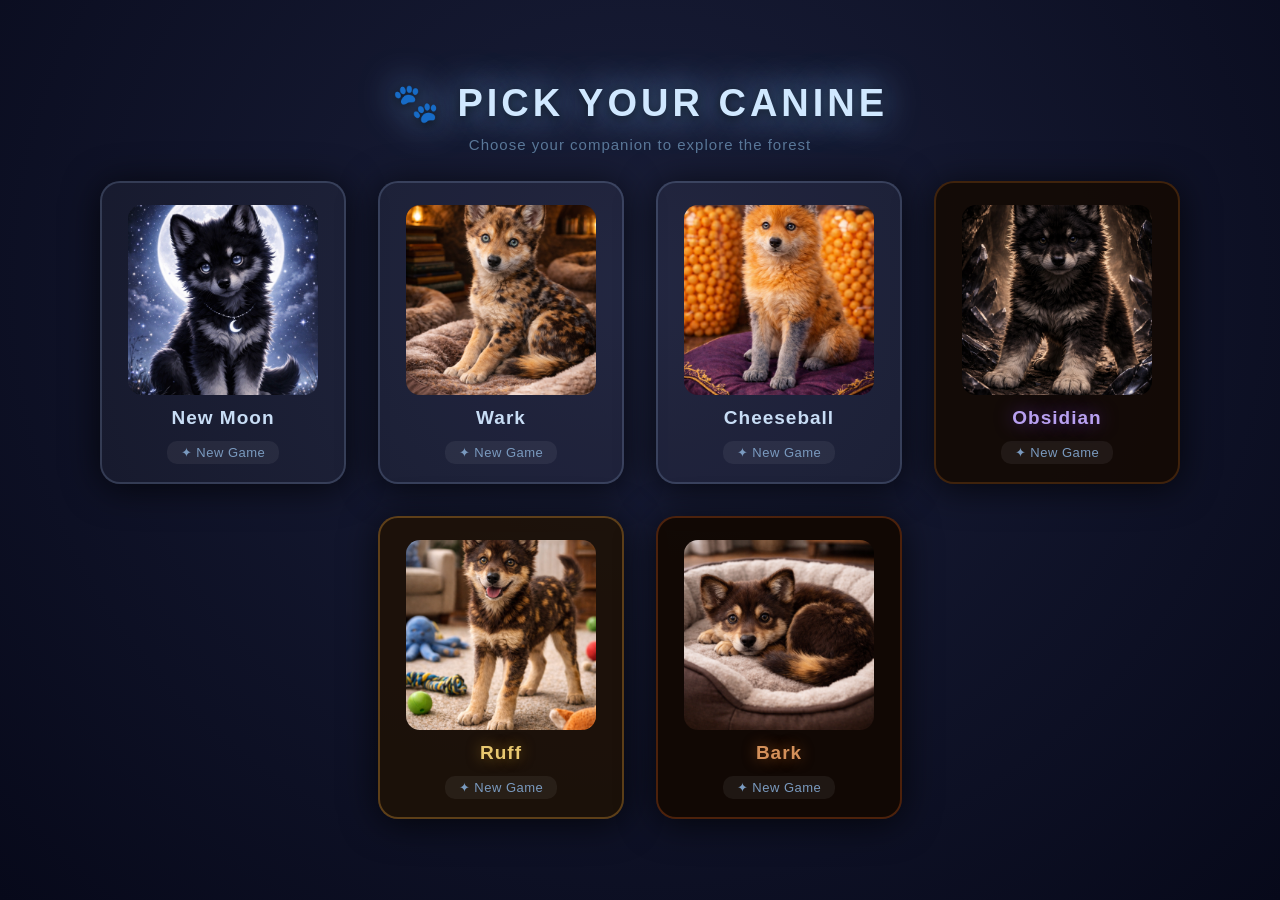
==== commit 6d35aab2: "fix: remove orphaned fantasy city code causing syntax error on loading screen" ====
--- a/dog-game.html
+++ b/dog-game.html
@@ -4464,11 +4464,17 @@
     wagT: 0,
     frontLegAngle: 0,
     backLegAngle:  0,
+    idleTimer: 0,    // frames since last movement
+    sitAmount: 0,    // 0=standing, 1=fully sitting (smooth blend)
   };
 
   function buildDog() {
     dogQuads = [];
-    const { x, y, z, yaw, walkT, wagT, frontLegAngle, backLegAngle } = dogState;
+    const { x, y, z, yaw, walkT, wagT, frontLegAngle, backLegAngle, sitAmount } = dogState;
+    // sit: lower the rear, tilt body back, fold back legs
+    const sitSink   = sitAmount * 0.18;  // rump hip drops when sitting
+    const sitBLeg   = sitAmount * 1.05;  // back legs fold forward when sitting
+    const _bla = (ang) => ang * (1 - sitAmount) + sitBLeg * sitAmount;
 
     // Growth scale: Obsidian slowly grows; Bark starts as a tiny newborn pup;
     // Cheeseball is a small pom; Scratch is a larger dog
@@ -4564,11 +4570,11 @@
       const legPairsW = [
         [ 0.30, 0.18,  0.44, frontLegAngle],
         [-0.30, 0.18,  0.44,-frontLegAngle],
-        [ 0.30, 0.18, -0.44,-backLegAngle],
-        [-0.30, 0.18, -0.44, backLegAngle],
+        [ 0.30, 0.18, -0.44, _bla(-backLegAngle)],
+        [-0.30, 0.18, -0.44, _bla(backLegAngle)],
       ];
       legPairsW.forEach(([lx,ly,lz,ang]) => {
-        const hipLocal  = v3(lx, 0.38, lz);
+        const hipLocal  = v3(lx, 0.38 - (lz < 0 ? sitSink : 0), lz);
         const hipWorld  = add(rotY(hipLocal, yaw), v3(x,y,z));
         const legOffset = rotY(rotX(v3(0,-0.21,0), ang), yaw);
         const legCentre = add(hipWorld, legOffset);
@@ -4655,11 +4661,11 @@
       const legPairsCB = [
         [ 0.28*_scCB, 0.18,  0.40*_scCB, frontLegAngle],
         [-0.28*_scCB, 0.18,  0.40*_scCB,-frontLegAngle],
-        [ 0.28*_scCB, 0.18, -0.40*_scCB,-backLegAngle],
-        [-0.28*_scCB, 0.18, -0.40*_scCB, backLegAngle],
+        [ 0.28*_scCB, 0.18, -0.40*_scCB, _bla(-backLegAngle)],
+        [-0.28*_scCB, 0.18, -0.40*_scCB, _bla(backLegAngle)],
       ];
       legPairsCB.forEach(([lx,ly,lz,ang]) => {
-        const hipLocal  = v3(lx, 0.36*_scCB, lz);
+        const hipLocal  = v3(lx, 0.36*_scCB - (lz < 0 ? sitSink : 0), lz);
         const hipWorld  = add(rotY(hipLocal, yaw), v3(x,y,z));
         const legOffset = rotY(rotX(v3(0,-0.19*_scCB,0), ang), yaw);
         const legCentre = add(hipWorld, legOffset);
@@ -4797,11 +4803,11 @@
       const legPairsObs = [
         [ 0.30*_ls2, 0.18,  0.44*_ls2, frontLegAngle],
         [-0.30*_ls2, 0.18,  0.44*_ls2,-frontLegAngle],
-        [ 0.30*_ls2, 0.18, -0.44*_ls2,-backLegAngle],
-        [-0.30*_ls2, 0.18, -0.44*_ls2, backLegAngle],
+        [ 0.30*_ls2, 0.18, -0.44*_ls2, _bla(-backLegAngle)],
+        [-0.30*_ls2, 0.18, -0.44*_ls2, _bla(backLegAngle)],
       ];
       legPairsObs.forEach(([lx,ly,lz,ang]) => {
-        const hipLocal  = v3(lx, 0.38*_ls2, lz);
+        const hipLocal  = v3(lx, 0.38*_ls2 - (lz < 0 ? sitSink : 0), lz);
         const hipWorld  = add(rotY(hipLocal, yaw), v3(x,y,z));
         const legOffset = rotY(rotX(v3(0,-0.21*_ls2,0), ang), yaw);
         const legCentre = add(hipWorld, legOffset);
@@ -4893,11 +4899,11 @@
       const legPairsR = [
         [ 0.30, 0.18,  0.44, frontLegAngle],
         [-0.30, 0.18,  0.44,-frontLegAngle],
-        [ 0.30, 0.18, -0.44,-backLegAngle],
-        [-0.30, 0.18, -0.44, backLegAngle],
+        [ 0.30, 0.18, -0.44, _bla(-backLegAngle)],
+        [-0.30, 0.18, -0.44, _bla(backLegAngle)],
       ];
       legPairsR.forEach(([lx,ly,lz,ang], i) => {
-        const hipLocal  = v3(lx, 0.38, lz);
+        const hipLocal  = v3(lx, 0.38 - (lz < 0 ? sitSink : 0), lz);
         const hipWorld  = add(rotY(hipLocal, yaw), v3(x,y,z));
         const legOffset = rotY(rotX(v3(0,-0.21,0), ang), yaw);
         const legCentre = add(hipWorld, legOffset);
@@ -4995,11 +5001,11 @@
       const bLegs = [
         [ 0.28, 0.18,  0.42, frontLegAngle],
         [-0.28, 0.18,  0.42,-frontLegAngle],
-        [ 0.28, 0.18, -0.42,-backLegAngle],
-        [-0.28, 0.18, -0.42, backLegAngle],
+        [ 0.28, 0.18, -0.42, _bla(-backLegAngle)],
+        [-0.28, 0.18, -0.42, _bla(backLegAngle)],
       ];
       bLegs.forEach(([lx,ly,lz,ang]) => {
-        const hipLocal = v3(lx*sc, 0.38*sc, lz*sc);
+        const hipLocal = v3(lx*sc, 0.38*sc - (lz < 0 ? sitSink : 0), lz*sc);
         const hipWorld = add(rotY(hipLocal, yaw), v3(x,y,z));
         const upOff = rotY(rotX(v3(0,-0.12*sc,0), ang), yaw);
         const upC   = add(hipWorld, upOff);
@@ -5133,12 +5139,12 @@
     const legPairs = [
       [ 0.30*_ls, 0.18,  0.44*_ls, frontLegAngle],
       [-0.30*_ls, 0.18,  0.44*_ls,-frontLegAngle],
-      [ 0.30*_ls, 0.18, -0.44*_ls,-backLegAngle],
-      [-0.30*_ls, 0.18, -0.44*_ls, backLegAngle],
+      [ 0.30*_ls, 0.18, -0.44*_ls, _bla(-backLegAngle)],
+      [-0.30*_ls, 0.18, -0.44*_ls, _bla(backLegAngle)],
     ];
     legPairs.forEach(([lx,ly,lz,ang]) => {
       // pivot at hip level; shift leg down by rotation (scaled)
-      const hipLocal  = v3(lx, 0.38*_ls, lz);
+      const hipLocal  = v3(lx, 0.38*_ls - (lz < 0 ? sitSink : 0), lz);
       const hipWorld  = add(rotY(hipLocal, yaw), v3(x,y,z));
       const legOffset = rotY(rotX(v3(0,-0.21*_ls,0), ang), yaw);
       const legCentre = add(hipWorld, legOffset);
@@ -6253,6 +6259,18 @@
     } else {
       ds.frontLegAngle *= 0.75;
       ds.backLegAngle  *= 0.75;
+    }
+
+    // idle sit — dog sits after ~4 seconds still on the ground, stands when moving
+    const SIT_DELAY = 240; // frames (~4 s at 60 fps)
+    if (moving || !ds.grounded) {
+      ds.idleTimer = 0;
+      ds.sitAmount = Math.max(0, ds.sitAmount - 0.06); // stand up quickly
+    } else {
+      ds.idleTimer++;
+      if (ds.idleTimer > SIT_DELAY) {
+        ds.sitAmount = Math.min(1, ds.sitAmount + 0.025); // ease into sit
+      }
     }
 
     // tail wag
@@ -19002,7 +19020,7 @@
   const OV_SIZES       = [0.72, 1.0, 1.3];
   const OV_SIZE_LABELS = ['🐾 Tiny','🐕 Medium','🐘 Large'];
   const OV_EYE_LABELS  = ['● Round','◉ Big','〜 Almond'];
-  const OV_TAIL_LABELS = ['Stub','Short','Medium','Long','Fluffy'];
+  const OV_TAIL_LABELS = ['Stub','Short','Medium','Long','Fluffy','Curled'];
   const OV_EYE_COLORS  = [
     { name:'Brown',    hex:0x6b3a2a }, { name:'Amber',    hex:0xd4720a },
     { name:'Green',    hex:0x2e8b57 }, { name:'Blue',     hex:0x3a7abf },
@@ -19107,14 +19125,16 @@
   // Falls back to a warm tan for any unset part.
   const OVC_DEFAULT_PARTS = {
     body:'#d4a848', head:'#d4a848', ear:'#b87830', muzzle:'#e8d8b0',
-    collar:'#2060c0', leg:'#d4a848', paw:'#2a1808', tail:'#d4a848',
+    collar:'#2060c0', leg:'#d4a848', paw:'#2a1808', tail:'#d4a848', eye:'#111118',
   };
-  function buildPartTaggedDog(list, wx, wz, s, partColors, facingYaw, earType, bodyIdx) {
+  // ── 3D sitting-pose dog for customization preview ─────────────────────────
+  function buildPartTaggedDog(list, wx, wz, s, partColors, facingYaw, earType, bodyIdx, tailIdx) {
     const pc = Object.assign({}, OVC_DEFAULT_PARTS, partColors||{});
     const bc  = hexStrToInt(pc.body),   hc  = hexStrToInt(pc.head);
     const ec  = hexStrToInt(pc.ear),    mc  = hexStrToInt(pc.muzzle);
     const cc  = hexStrToInt(pc.collar), lc  = hexStrToInt(pc.leg);
     const pwc = hexStrToInt(pc.paw),    tc  = hexStrToInt(pc.tail);
+    const eyeC = hexStrToInt(pc.eye);
     const fl=0.21;
     let bw=0.46,bh=0.28,bd=0.72,legLat=0.28,legLon=0.40,legH=0.20;
     if(bodyIdx===1){bw=0.58;bh=0.34;}
@@ -19123,52 +19143,112 @@
     if(bodyIdx===4){bw=0.36;bh=0.20;bd=0.55;}
     if(bodyIdx===5){bw=0.52;bh=0.32;bd=0.76;}
     if(bodyIdx===6){bw=0.38;bh=0.24;bd=0.78;legLat=0.30;legH=0.26;}
-    const sy=facingYaw, cy2=Math.cos(facingYaw);
     const rvx=Math.cos(facingYaw), rvz=-Math.sin(facingYaw);
-    // Body
-    pushBoxPart(list, wx, fl+0.54*s, wz, bw*s,bh*s,bd*s, bc,'body',facingYaw);
-    // Head
+
+    // ── Body (sitting: lowered slightly so haunches read well) ───────────
+    pushBoxPart(list, wx, fl+0.50*s, wz, bw*s,bh*s,bd*s, bc,'body',facingYaw);
+
+    // ── Head ─────────────────────────────────────────────────────────────
     const hx=wx+Math.sin(facingYaw)*0.78*s, hz=wz+Math.cos(facingYaw)*0.78*s;
     const hW=(bodyIdx===1||bodyIdx===5)?0.38:0.34;
-    pushBoxPart(list, hx, fl+0.96*s, hz, hW*s,0.32*s,0.32*s, hc,'head',facingYaw);
-    // Muzzle
-    const snx=wx+Math.sin(facingYaw)*1.22*s, snz=wz+Math.cos(facingYaw)*1.22*s;
-    pushBoxPart(list, snx,fl+0.85*s,snz, 0.15*s,0.09*s,0.14*s, mc,'muzzle',facingYaw);
-    // Nose (part of muzzle visually)
-    pushBoxPart(list, wx+Math.sin(facingYaw)*1.35*s,fl+0.90*s,wz+Math.cos(facingYaw)*1.35*s, 0.05*s,0.04*s,0.04*s, 0x1a0a08,'muzzle',facingYaw);
-    // Tail
-    const tlx=wx-Math.sin(facingYaw)*0.72*s, tlz=wz-Math.cos(facingYaw)*0.72*s;
-    pushBoxPart(list, tlx,fl+0.84*s,tlz, 0.08*s,0.08*s,0.20*s, tc,'tail',facingYaw+0.4);
-    // Legs + paws
-    [[legLat*s,legLon*s],[-legLat*s,legLon*s],[legLat*s,-legLon*s],[-legLat*s,-legLon*s]].forEach(([lat,lon])=>{
-      const lx=wx+rvx*lat+Math.sin(facingYaw)*lon, lz=wz+rvz*lat+Math.cos(facingYaw)*lon;
-      pushBoxPart(list, lx,fl+legH*s, lz, 0.10*s,legH*s,0.10*s, lc,'leg',facingYaw);
-      pushBoxPart(list, lx,fl+0.04*s, lz, 0.13*s,0.05*s,0.13*s, pwc,'paw',facingYaw);
+    pushBoxPart(list, hx, fl+0.90*s, hz, hW*s,0.32*s,0.32*s, hc,'head',facingYaw);
+
+    // ── Eyes (on front face of head, with white border via 'eye' part) ──
+    const eyeFx = hx+Math.sin(facingYaw)*(hW+0.02)*s;
+    const eyeFz = hz+Math.cos(facingYaw)*(hW+0.02)*s;
+    pushBoxPart(list, eyeFx+rvx*0.13*s, fl+0.96*s, eyeFz+rvz*0.13*s, 0.04*s,0.065*s,0.03*s, eyeC,'eye',facingYaw);
+    pushBoxPart(list, eyeFx-rvx*0.13*s, fl+0.96*s, eyeFz-rvz*0.13*s, 0.04*s,0.065*s,0.03*s, eyeC,'eye',facingYaw);
+
+    // ── Muzzle ────────────────────────────────────────────────────────────
+    const snx=wx+Math.sin(facingYaw)*1.14*s, snz=wz+Math.cos(facingYaw)*1.14*s;
+    pushBoxPart(list, snx,fl+0.78*s,snz, 0.15*s,0.10*s,0.14*s, mc,'muzzle',facingYaw);
+    // Nose tip (tagged 'nose' for white outline; maps to muzzle for painting)
+    pushBoxPart(list, wx+Math.sin(facingYaw)*1.27*s,fl+0.84*s,wz+Math.cos(facingYaw)*1.27*s, 0.055*s,0.046*s,0.04*s, 0x1a0a08,'nose',facingYaw);
+
+    // ── Tail ─────────────────────────────────────────────────────────────
+    const ti = (tailIdx!=null?tailIdx:2);
+    const tlBx = wx-Math.sin(facingYaw)*0.65*s, tlBz = wz-Math.cos(facingYaw)*0.65*s;
+    if(ti===0){
+      // Stub
+      pushBoxPart(list,tlBx,fl+0.72*s,tlBz,0.10*s,0.10*s,0.10*s,tc,'tail',facingYaw+0.3);
+    } else if(ti===1){
+      // Short – one segment angling upward
+      pushBoxPart(list,tlBx,fl+0.68*s,tlBz,0.10*s,0.10*s,0.18*s,tc,'tail',facingYaw+0.55);
+    } else if(ti===2){
+      // Medium – two segments
+      pushBoxPart(list,tlBx,fl+0.68*s,tlBz,0.10*s,0.10*s,0.18*s,tc,'tail',facingYaw+0.55);
+      const t2x=tlBx-Math.sin(facingYaw)*0.10*s, t2z=tlBz-Math.cos(facingYaw)*0.10*s;
+      pushBoxPart(list,t2x,fl+0.90*s,t2z,0.08*s,0.08*s,0.14*s,tc,'tail',facingYaw+1.05);
+    } else if(ti===3){
+      // Long – three segments going up and back
+      pushBoxPart(list,tlBx,fl+0.68*s,tlBz,0.10*s,0.10*s,0.18*s,tc,'tail',facingYaw+0.5);
+      const t2x=tlBx-Math.sin(facingYaw)*0.11*s, t2z=tlBz-Math.cos(facingYaw)*0.11*s;
+      pushBoxPart(list,t2x,fl+0.90*s,t2z,0.08*s,0.08*s,0.16*s,tc,'tail',facingYaw+1.05);
+      const t3x=t2x-Math.sin(facingYaw)*0.10*s, t3z=t2z-Math.cos(facingYaw)*0.10*s;
+      pushBoxPart(list,t3x,fl+1.10*s,t3z,0.06*s,0.06*s,0.14*s,tc,'tail',facingYaw+1.55);
+    } else if(ti===4){
+      // Fluffy – bushy cluster
+      pushBoxPart(list,tlBx,fl+0.68*s,tlBz,0.16*s,0.16*s,0.20*s,tc,'tail',facingYaw+0.4);
+      pushBoxPart(list,tlBx+rvx*0.12*s,fl+0.86*s,tlBz+rvz*0.12*s,0.11*s,0.11*s,0.14*s,tc,'tail',facingYaw+0.3);
+      pushBoxPart(list,tlBx-rvx*0.12*s,fl+0.86*s,tlBz-rvz*0.12*s,0.11*s,0.11*s,0.14*s,tc,'tail',facingYaw+0.5);
+      pushBoxPart(list,tlBx,fl+1.02*s,tlBz,0.13*s,0.12*s,0.13*s,tc,'tail',facingYaw+0.7);
+      pushBoxPart(list,tlBx,fl+1.18*s,tlBz,0.09*s,0.08*s,0.09*s,ovLighten(tc,0.25),'tail',facingYaw+0.9);
+    } else {
+      // Curled – arc of four boxes curling up over the back
+      pushBoxPart(list,tlBx,fl+0.70*s,tlBz,0.10*s,0.10*s,0.16*s,tc,'tail',facingYaw+0.5);
+      const c2x=tlBx-Math.sin(facingYaw)*0.09*s, c2z=tlBz-Math.cos(facingYaw)*0.09*s;
+      pushBoxPart(list,c2x,fl+0.92*s,c2z,0.09*s,0.09*s,0.13*s,tc,'tail',facingYaw+1.2);
+      const c3x=c2x-Math.sin(facingYaw)*0.05*s, c3z=c2z-Math.cos(facingYaw)*0.05*s;
+      pushBoxPart(list,c3x,fl+1.10*s,c3z,0.07*s,0.07*s,0.11*s,tc,'tail',facingYaw+2.1);
+      const c4x=c3x+Math.sin(facingYaw)*0.08*s, c4z=c3z+Math.cos(facingYaw)*0.08*s;
+      pushBoxPart(list,c4x,fl+1.22*s,c4z,0.06*s,0.06*s,0.09*s,ovLighten(tc,0.15),'tail',facingYaw+2.9);
+    }
+
+    // ── Front legs – straight down (sitting) ─────────────────────────────
+    [[legLat,legLon],[-legLat,legLon]].forEach(([lat,lon])=>{
+      const lx=wx+rvx*(lat*s)+Math.sin(facingYaw)*(lon*s);
+      const lz=wz+rvz*(lat*s)+Math.cos(facingYaw)*(lon*s);
+      pushBoxPart(list,lx,fl+legH*s,lz,0.10*s,legH*s,0.10*s,lc,'leg',facingYaw);
+      pushBoxPart(list,lx,fl+0.04*s,lz,0.13*s,0.05*s,0.13*s,pwc,'paw',facingYaw);
     });
-    // Collar
-    pushBoxPart(list, hx,fl+0.78*s,hz, 0.36*s,0.06*s,0.36*s, cc,'collar',facingYaw);
-    // Ears
+
+    // ── Back haunches – sitting pose (spread sideways) ───────────────────
+    [1,-1].forEach(side=>{
+      const hx2=wx+rvx*(side*legLat*1.55*s)-Math.sin(facingYaw)*(legLon*0.28*s);
+      const hz2=wz+rvz*(side*legLat*1.55*s)-Math.cos(facingYaw)*(legLon*0.28*s);
+      // Haunch – wide horizontal box
+      pushBoxPart(list,hx2,fl+0.24*s,hz2,0.20*s,0.14*s,0.24*s,lc,'leg',facingYaw);
+      // Back paw on the ground behind the haunch
+      const px=hx2-Math.sin(facingYaw)*0.12*s, pz=hz2-Math.cos(facingYaw)*0.12*s;
+      pushBoxPart(list,px,fl+0.04*s,pz,0.14*s,0.05*s,0.14*s,pwc,'paw',facingYaw);
+    });
+
+    // ── Collar ────────────────────────────────────────────────────────────
+    pushBoxPart(list,hx,fl+0.72*s,hz,0.36*s,0.06*s,0.36*s,cc,'collar',facingYaw);
+
+    // ── Ears ──────────────────────────────────────────────────────────────
     const ex=Math.cos(facingYaw)*0.30*s, ez=-Math.sin(facingYaw)*0.30*s;
     if(earType==='floppy'){
-      pushBoxPart(list,hx+ex,fl+0.88*s,hz+ez,0.06*s,0.20*s,0.10*s,ec,'ear',facingYaw);
-      pushBoxPart(list,hx-ex,fl+0.88*s,hz-ez,0.06*s,0.20*s,0.10*s,ec,'ear',facingYaw);
+      pushBoxPart(list,hx+ex,fl+0.80*s,hz+ez,0.06*s,0.22*s,0.10*s,ec,'ear',facingYaw);
+      pushBoxPart(list,hx-ex,fl+0.80*s,hz-ez,0.06*s,0.22*s,0.10*s,ec,'ear',facingYaw);
     } else if(earType==='rounded'){
-      pushBoxPart(list,hx+ex,fl+1.12*s,hz+ez,0.12*s,0.14*s,0.10*s,ec,'ear',facingYaw);
-      pushBoxPart(list,hx-ex,fl+1.12*s,hz-ez,0.12*s,0.14*s,0.10*s,ec,'ear',facingYaw);
+      pushBoxPart(list,hx+ex,fl+1.06*s,hz+ez,0.13*s,0.14*s,0.10*s,ec,'ear',facingYaw);
+      pushBoxPart(list,hx-ex,fl+1.06*s,hz-ez,0.13*s,0.14*s,0.10*s,ec,'ear',facingYaw);
     } else if(earType==='bat'){
-      pushBoxPart(list,hx+ex*1.4,fl+1.16*s,hz+ez*1.4,0.16*s,0.20*s,0.06*s,ec,'ear',facingYaw);
-      pushBoxPart(list,hx-ex*1.4,fl+1.16*s,hz-ez*1.4,0.16*s,0.20*s,0.06*s,ec,'ear',facingYaw);
+      pushBoxPart(list,hx+ex*1.4,fl+1.10*s,hz+ez*1.4,0.17*s,0.22*s,0.06*s,ec,'ear',facingYaw);
+      pushBoxPart(list,hx-ex*1.4,fl+1.10*s,hz-ez*1.4,0.17*s,0.22*s,0.06*s,ec,'ear',facingYaw);
     } else if(earType==='tufted'){
-      pushBoxPart(list,hx+ex,fl+1.14*s,hz+ez,0.09*s,0.22*s,0.07*s,ec,'ear',facingYaw);
-      pushBoxPart(list,hx+ex,fl+1.38*s,hz+ez,0.07*s,0.06*s,0.07*s,ovLighten(ec,0.3),'ear',facingYaw);
-      pushBoxPart(list,hx-ex,fl+1.14*s,hz-ez,0.09*s,0.22*s,0.07*s,ec,'ear',facingYaw);
-      pushBoxPart(list,hx-ex,fl+1.38*s,hz-ez,0.07*s,0.06*s,0.07*s,ovLighten(ec,0.3),'ear',facingYaw);
+      pushBoxPart(list,hx+ex,fl+1.08*s,hz+ez,0.09*s,0.24*s,0.07*s,ec,'ear',facingYaw);
+      pushBoxPart(list,hx+ex,fl+1.34*s,hz+ez,0.07*s,0.06*s,0.07*s,ovLighten(ec,0.3),'ear',facingYaw);
+      pushBoxPart(list,hx-ex,fl+1.08*s,hz-ez,0.09*s,0.24*s,0.07*s,ec,'ear',facingYaw);
+      pushBoxPart(list,hx-ex,fl+1.34*s,hz-ez,0.07*s,0.06*s,0.07*s,ovLighten(ec,0.3),'ear',facingYaw);
     } else if(earType==='perky'){
-      pushBoxPart(list,hx+ex*0.8,fl+1.10*s,hz+ez*0.8,0.07*s,0.16*s,0.06*s,ec,'ear',facingYaw);
-      pushBoxPart(list,hx-ex*0.8,fl+1.10*s,hz-ez*0.8,0.07*s,0.16*s,0.06*s,ec,'ear',facingYaw);
+      pushBoxPart(list,hx+ex*0.8,fl+1.05*s,hz+ez*0.8,0.07*s,0.17*s,0.06*s,ec,'ear',facingYaw);
+      pushBoxPart(list,hx-ex*0.8,fl+1.05*s,hz-ez*0.8,0.07*s,0.17*s,0.06*s,ec,'ear',facingYaw);
     } else {
-      pushBoxPart(list,hx+ex,fl+1.14*s,hz+ez,0.09*s,0.22*s,0.07*s,ec,'ear',facingYaw);
-      pushBoxPart(list,hx-ex,fl+1.14*s,hz-ez,0.09*s,0.22*s,0.07*s,ec,'ear',facingYaw);
+      // triangle (default)
+      pushBoxPart(list,hx+ex,fl+1.08*s,hz+ez,0.09*s,0.24*s,0.07*s,ec,'ear',facingYaw);
+      pushBoxPart(list,hx-ex,fl+1.08*s,hz-ez,0.09*s,0.24*s,0.07*s,ec,'ear',facingYaw);
     }
   }
 
@@ -19213,27 +19293,31 @@
   function ovc3DDraw(canvasEl, quads, PW, PH) {
     const ctx2 = canvasEl.getContext('2d');
     ctx2.fillStyle = '#06080f'; ctx2.fillRect(0, 0, PW, PH);
-    const fg = ctx2.createRadialGradient(PW/2, PH*0.9, 0, PW/2, PH*0.9, PW*0.38);
-    fg.addColorStop(0, 'rgba(20,60,120,0.30)'); fg.addColorStop(1, 'rgba(0,0,0,0)');
+    const fg = ctx2.createRadialGradient(PW/2, PH*0.88, 0, PW/2, PH*0.88, PW*0.34);
+    fg.addColorStop(0, 'rgba(20,60,120,0.28)'); fg.addColorStop(1, 'rgba(0,0,0,0)');
     ctx2.fillStyle = fg;
-    ctx2.beginPath(); ctx2.ellipse(PW/2, PH*0.9, PW*0.38, PH*0.06, 0, 0, Math.PI*2); ctx2.fill();
+    ctx2.beginPath(); ctx2.ellipse(PW/2, PH*0.88, PW*0.34, PH*0.055, 0, 0, Math.PI*2); ctx2.fill();
     const projected = ovc3DProject(quads, PW, PH);
-    const sun = normalise(v3(0.5, 1.0, -0.7));
-    for (const { pts, color, normal } of projected) {
-      const nw = normalise(normal||v3(0,1,0));
+    const sun = norm(v3(0.5, 1.0, -0.7));
+    for (const { pts, color, normal, part } of projected) {
+      const nw = norm(normal||v3(0,1,0));
       const diff = Math.max(0, nw.x*sun.x+nw.y*sun.y+nw.z*sun.z);
       const bright = 0.38 + 0.62*diff;
       const r2 = Math.min(255, ((color>>16)&0xff)*bright)|0;
       const g2 = Math.min(255, ((color>>8 )&0xff)*bright)|0;
       const b2 = Math.min(255, ((color    )&0xff)*bright)|0;
       ctx2.fillStyle = `rgb(${r2},${g2},${b2})`;
-      ctx2.strokeStyle = 'rgba(0,0,0,0.18)'; ctx2.lineWidth = 0.5;
+      if(part==='eye'||part==='nose'){
+        ctx2.strokeStyle='rgba(255,255,255,0.95)'; ctx2.lineWidth=1.3;
+      } else {
+        ctx2.strokeStyle='rgba(255,255,255,0.26)'; ctx2.lineWidth=0.85;
+      }
       ctx2.beginPath();
       ctx2.moveTo(pts[0].x, pts[0].y);
       for (let i=1; i<pts.length; i++) ctx2.lineTo(pts[i].x, pts[i].y);
       ctx2.closePath(); ctx2.fill(); ctx2.stroke();
     }
-    ctx2.save(); ctx2.font='bold 11px Arial'; ctx2.fillStyle='rgba(140,200,255,0.70)';
+    ctx2.save(); ctx2.font='bold 11px Arial'; ctx2.fillStyle='rgba(140,200,255,0.65)';
     ctx2.textAlign='center'; ctx2.textBaseline='bottom';
     ctx2.fillText('Click a part to paint it', PW/2, PH-4); ctx2.restore();
     return projected;
@@ -19245,7 +19329,9 @@
     const mx = (clientX - rect.left)*sx, my = (clientY - rect.top)*sy;
     for (let i = projected.length-1; i >= 0; i--) {
       const q = projected[i];
-      if (q.part && pointInPoly2D(mx, my, q.pts)) return q.part;
+      if (q.part && pointInPoly2D(mx, my, q.pts)) {
+        return q.part === 'nose' ? 'muzzle' : q.part;
+      }
     }
     return null;
   }
@@ -19258,7 +19344,7 @@
   let ovcAutoTimer3D = 0;
   let ovc3DLastProjected = [];
 
-  const OVC_PART_LABELS = { body:'Body', head:'Head', ear:'Ears', muzzle:'Snout', collar:'Collar', leg:'Legs', paw:'Paws', tail:'Tail' };
+  const OVC_PART_LABELS = { body:'Body', head:'Head', ear:'Ears', muzzle:'Snout', collar:'Collar', leg:'Legs', paw:'Paws', tail:'Tail', eye:'Eyes' };
 
   function ovc3DDrawFrame() {
     if (!ovcActiveCanvas) { ovcRaf3D = 0; return; }
@@ -19687,210 +19773,6 @@
     for (let wx=-8;wx<8;wx+=2){
       Q.push({verts:[v3(wx,0.04,-41.5),v3(wx+2,0.04,-41.5),v3(wx+2,0.04,-48.5),v3(wx,0.04,-48.5)],color:(wx%4===0)?STREAM:STREAM2,normal:v3(0,1,0),isGround:true});
     }
-  }
-
-    // ── Central grass plaza ───────────────────────────────────────────────
-    for (let gx=-80; gx<80; gx+=8) {
-      for (let gz=-110; gz<130; gz+=8) {
-        const c = ((Math.floor(gx/8)+Math.floor(gz/8))&1) ? 0x3c6c1a:0x2c5412;
-        Q.push({ verts:[v3(gx,0.01,gz),v3(gx+8,0.01,gz),v3(gx+8,0.01,gz+8),v3(gx,0.01,gz+8)], color:c, normal:v3(0,1,0), isGround:true });
-      }
-    }
-
-    // ── Main N-S road ─────────────────────────────────────────────────────
-    for (let gz=-220; gz<220; gz+=6) {
-      Q.push({ verts:[v3(-8,0.018,gz),v3(8,0.018,gz),v3(8,0.018,gz+6),v3(-8,0.018,gz+6)],
-        color:(Math.floor(gz/6)&1)?0x786040:0x685030, normal:v3(0,1,0), isGround:true });
-    }
-    // ── E-W road ──────────────────────────────────────────────────────────
-    for (let gx=-220; gx<220; gx+=6) {
-      if (Math.abs(gx+3)<=8) continue;
-      Q.push({ verts:[v3(gx,0.018,-8),v3(gx+6,0.018,-8),v3(gx+6,0.018,8),v3(gx,0.018,8)],
-        color:(Math.floor(gx/6)&1)?0x786040:0x685030, normal:v3(0,1,0), isGround:true });
-    }
-    // ── Diagonal NW-SE road ───────────────────────────────────────────────
-    for (let i=-28; i<28; i++) {
-      const ox=i*7, oz=i*7;
-      Q.push({ verts:[v3(-80+ox,0.016,-80+oz),v3(-74+ox,0.016,-80+oz),v3(-74+ox,0.016,-74+oz),v3(-80+ox,0.016,-74+oz)],
-        color:(i&1)?0x706048:0x604838, normal:v3(0,1,0), isGround:true });
-    }
-
-    // ── Helper: house ─────────────────────────────────────────────────────
-    function ovHouse(cx,cz,ww,wh,wd,wall,roof) {
-      pushBox(Q, cx, wh,     cz, ww,      wh,   wd,      wall);
-      pushBox(Q, cx, wh*2+0.8, cz, ww+0.6, 0.8, wd+0.6, roof);
-      pushBox(Q, cx, wh*0.55, cz+(cz<0?wd:-wd)+0.1, 0.7, wh*0.55, 0.12, 0x100c08);
-    }
-
-    // ── Town hall (north end) ─────────────────────────────────────────────
-    pushBox(Q, 0, 9,  -155, 18, 9, 14, 0x9a8c7c);
-    pushBox(Q, 0, 19.8,-155, 19, 1.8,15, 0x7a3828);
-    pushBox(Q, 0, 5.5, -169, 3,  5.5, 0.3, 0x100c08);
-    for (let cx=-12; cx<=12; cx+=6) pushBox(Q, cx, 5.5, -169, 0.5, 5.5, 0.5, 0xb8a898);
-    // Town hall banner poles
-    pushBox(Q, -16, 7, -155, 0.2, 7, 0.2, 0x808090);
-    pushBox(Q,  16, 7, -155, 0.2, 7, 0.2, 0x808090);
-    pushBox(Q, -18.5,14,-155, 2.5, 0.15, 0.15, 0xc03030);
-    pushBox(Q,  18.5,14,-155, 2.5, 0.15, 0.15, 0xc03030);
-
-    // ── North residential (6 houses on each side) ─────────────────────────
-    const hWall  = [0x9a7860,0x6a8070,0x7068a0,0x90a068,0xa07858,0x886888];
-    const hRoof  = [0x8a3020,0x306848,0x5030a0,0x608030,0xa04828,0x603878];
-    for (let i=0; i<6; i++) {
-      ovHouse(-38,  -170+i*24, 8, 5, 6.5, hWall[i], hRoof[i]);
-      ovHouse( 38,  -170+i*24, 8, 5, 6.5, hWall[(i+2)%6], hRoof[(i+3)%6]);
-    }
-
-    // ── Market row (west, N of crossroads) ────────────────────────────────
-    for (let i=0; i<7; i++) {
-      const mx=-28, mz=-90+i*22;
-      pushBox(Q, mx, 3,   mz, 3.5, 3,   3.5, 0x8a7060);
-      pushBox(Q, mx, 7.2, mz, 4.2, 1.2, 4.2, (i%3===0)?0xcc2828:(i%3===1)?0x2258c0:0x30a040);
-      pushBox(Q, mx, 1,   mz, 2.8, 1,   2.2, 0x6a5040);
-    }
-
-    // ── East district (workshop row) ──────────────────────────────────────
-    const wkWall = [0x706880,0x887060,0x608870,0x908080,0x707898];
-    const wkRoof = [0x403060,0x604830,0x305840,0x604040,0x405060];
-    for (let i=0; i<5; i++) {
-      ovHouse(55, -80+i*30, 9, 5.5, 7, wkWall[i], wkRoof[i]);
-    }
-    // Chimneys
-    for (let i=0; i<5; i++) {
-      pushBox(Q, 60, 12, -75+i*30, 0.8, 3.5, 0.8, 0x505060);
-    }
-
-    // ── South district: bakery, forge, stables ────────────────────────────
-    // Bakery
-    pushBox(Q,-50, 5, 60, 10, 5, 8, 0xe0c088);
-    pushBox(Q,-50,11.2,60, 10.6,1.2,8.6, 0xb84830);
-    pushBox(Q,-50, 2.5,52,  2,  2.5, 0.3, 0x100c08);
-    // Sign
-    pushBox(Q,-50, 8.5,52, 3, 0.4, 0.08, 0x8a5c20);
-    // Forge
-    pushBox(Q, 50, 5, 55, 9, 5, 9, 0x6a6060);
-    pushBox(Q, 50,11, 55, 9.6,1, 9.6, 0x484040);
-    pushBox(Q, 50, 8,46,  1.2, 8, 1.2, 0x505060);  // chimney
-    pushBox(Q, 50, 2.5,46, 2,  2.5, 0.3, 0x100c08);
-    // Stables
-    pushBox(Q, 0, 4, 100, 14, 4, 10, 0xa08060);
-    pushBox(Q, 0, 9.2,100, 14.6,1.2,10.6, 0x7a4820);
-    pushBox(Q,-10, 2,90,   2,  2, 0.3, 0x100c08);
-    pushBox(Q, 10, 2,90,   2,  2, 0.3, 0x100c08);
-    // Stable fence
-    for (let fx=-14; fx<=14; fx+=3.5) {
-      pushBox(Q, fx, 1.2, 110, 0.18, 1.2, 0.18, 0x7a5828);
-    }
-    pushBox(Q, 0, 0.6, 110, 14, 0.1, 0.12, 0x7a5828);
-
-    // ── West district: library + art garden ──────────────────────────────
-    // Library
-    pushBox(Q,-60, 6, -50, 11, 6, 9, 0x808090);
-    pushBox(Q,-60,13.2,-50, 11.6,1.0,9.6, 0x203868);
-    pushBox(Q,-60, 3, -59,  2,  3, 0.3, 0x100c08);
-    for (let cx=-68; cx<=-52; cx+=5) pushBox(Q, cx, 3.5,-59, 0.4, 3.5, 0.4, 0xa09898);
-    // Art garden (stone circle)
-    for (let a=0; a<6; a++) {
-      const ax = -90+Math.cos(a*Math.PI/3)*16, az = 30+Math.sin(a*Math.PI/3)*16;
-      pushBox(Q, ax, 1.5, az, 0.8, 1.5, 0.8, 0x8090a0);
-    }
-    pushBox(Q,-90, 0.4, 30, 3, 0.4, 3, 0x7898b0);
-    // Sculpture
-    pushBox(Q,-90, 2.5, 30, 0.5, 2.5, 0.5, 0x90a8b8);
-    pushBox(Q,-90, 5.8, 30, 1.2, 0.6, 1.2, 0xa0b8c8);
-
-    // ── Central fountain ─────────────────────────────────────────────────
-    pushBox(Q, 0, 0.8, -30, 6, 0.8, 6, 0x7a7268);
-    pushBox(Q, 0, 1.9, -30, 4.5, 0.5, 4.5, 0x6c6460);
-    Q.push({ verts:[v3(-3.5,2.1,-33.5),v3(3.5,2.1,-33.5),v3(3.5,2.1,-26.5),v3(-3.5,2.1,-26.5)], color:0x0c2860, normal:v3(0,1,0), isGround:true });
-    pushBox(Q, -4.5, 4.2,-30, 0.25, 2.5, 0.25, 0x6a4820);
-    pushBox(Q,  4.5, 4.2,-30, 0.25, 2.5, 0.25, 0x6a4820);
-    pushBox(Q,  0,   6.8,-30, 4.75, 0.12, 0.12, 0x5a3c18);
-    pushBox(Q,  0,   5.0,-30, 0.1,  1.8,  0.1,  0x483828);
-
-    // ── East fountain plaza (paved) ───────────────────────────────────────
-    for (let gx=80; gx<130; gx+=10) {
-      for (let gz=-30; gz<30; gz+=10) {
-        Q.push({ verts:[v3(gx,0.02,gz),v3(gx+10,0.02,gz),v3(gx+10,0.02,gz+10),v3(gx,0.02,gz+10)], color:((Math.floor(gx/10)+Math.floor(gz/10))&1)?0x706858:0x645c50, normal:v3(0,1,0), isGround:true });
-      }
-    }
-    pushBox(Q,105, 1.2,  0, 6, 1.2, 6, 0x8880a0);
-    pushBox(Q,105, 2.8,  0, 4.5,0.3,4.5, 0x7878a0);
-    Q.push({ verts:[v3(101.5,3,-3.5),v3(108.5,3,-3.5),v3(108.5,3,3.5),v3(101.5,3,3.5)], color:0x2858b8, normal:v3(0,1,0), isGround:true });
-    pushBox(Q,105, 6,    0, 0.4, 3.5, 0.4, 0x9090b0);
-
-    // ── Park (north-east) ─────────────────────────────────────────────────
-    for (let gx=90; gx<170; gx+=8) {
-      for (let gz=-150; gz<-80; gz+=8) {
-        const c=((Math.floor(gx/8)+Math.floor(gz/8))&1)?0x3a6c1c:0x2e5a12;
-        Q.push({ verts:[v3(gx,0.01,gz),v3(gx+8,0.01,gz),v3(gx+8,0.01,gz+8),v3(gx,0.01,gz+8)], color:c, normal:v3(0,1,0), isGround:true });
-      }
-    }
-    [[96,-144],[106,-130],[118,-144],[128,-132],[140,-144],[150,-130],
-     [96,-112],[112,-118],[128,-112],[144,-118],[160,-112]].forEach(([tx,tz])=>{
-      addTree(tx, tz, 2.2, Q);
-    });
-    [[98,-138],[122,-128],[146,-138],[170,-128]].forEach(([bx,bz])=>{
-      pushBox(Q, bx, 0.9, bz, 3.2, 0.12, 0.8, 0x7a5830);
-      pushBox(Q, bx, 1.3, bz, 3.2, 0.12, 0.1, 0x7a5830);
-      [[-2.6],[2.6]].forEach(([ox])=> pushBox(Q, bx+ox, 0.45, bz, 0.14, 0.45, 0.75, 0x604820));
-    });
-
-    // ── SW forest grove ───────────────────────────────────────────────────
-    [[-100,80],[-115,65],[-130,80],[-145,65],[-160,80],[-175,95],
-     [-105,100],[-120,115],[-140,100],[-155,115],[-170,100]].forEach(([tx,tz])=>{
-      addTree(tx, tz, 2.0, Q);
-    });
-    // Mossy stones
-    [[-110,85],[-130,95],[-150,85],[-140,110]].forEach(([sx,sz])=>{
-      pushBox(Q, sx, 1, sz, 2.5, 1, 1.8, 0x5a7050);
-    });
-
-    // ── Tall trees lining the main roads ─────────────────────────────────
-    [[-20,-180],[-20,-160],[-20,-140],[-20,-120],[-20,-100],[-20,-80],[-20,-60],
-      [20,-180],[ 20,-160],[ 20,-140],[ 20,-120],[ 20,-100],[ 20,-80],[ 20,-60],
-      [-20, 40], [-20, 60], [-20, 80], [-20,100], [-20,120],
-       [20, 40],  [20, 60],  [20, 80],  [20,100],  [20,120],
-      [-140,-20],[-140,0],[-140,20],[-140,40],[-140,60],
-       [140,-20], [140,0], [140,20], [140,40], [140,60]].forEach(([tx,tz])=>{
-      addTree(tx, tz, 1.6, Q);
-    });
-
-    // ── Lampposts along main road (every 20 units) ────────────────────────
-    for (let lz=-180; lz<=180; lz+=20) {
-      [[-11],[11]].forEach(([lx])=>{
-        pushBox(Q, lx, 4,   lz, 0.18, 4,    0.18, 0x404858);
-        pushBox(Q, lx, 8.4, lz, 0.8,  0.18, 0.18, 0x404858);
-        Q.push({ verts:[v3(lx-0.4,8.2,lz-0.4),v3(lx+0.4,8.2,lz-0.4),v3(lx+0.4,8.2,lz+0.4),v3(lx-0.4,8.2,lz+0.4)], color:0xffee88, normal:v3(0,1,0), isGround:true });
-      });
-    }
-    // Lampposts along E-W road
-    for (let lx=-180; lx<=180; lx+=20) {
-      if (Math.abs(lx)<12) continue;
-      [[-11],[11]].forEach(([lz])=>{
-        pushBox(Q, lx, 4,   lz, 0.18, 4,    0.18, 0x404858);
-        pushBox(Q, lx, 8.4, lz, 0.18, 0.18, 0.8,  0x404858);
-        Q.push({ verts:[v3(lx-0.4,8.2,lz-0.4),v3(lx+0.4,8.2,lz-0.4),v3(lx+0.4,8.2,lz+0.4),v3(lx-0.4,8.2,lz+0.4)], color:0xffee88, normal:v3(0,1,0), isGround:true });
-      });
-    }
-
-    // ── Portal arch (south exit, leads back to Warbark) ───────────────────
-    pushBox(Q, -8, 6, 220, 0.8, 6, 0.8, 0x6060a0);
-    pushBox(Q,  8, 6, 220, 0.8, 6, 0.8, 0x6060a0);
-    pushBox(Q,  0, 12.8, 220, 8.8, 0.8, 0.8, 0x6060a0);
-    Q.push({ verts:[v3(-7.5,0.05,219),v3(7.5,0.05,219),v3(7.5,0.05,221),v3(-7.5,0.05,221)], color:0x3050c0, normal:v3(0,1,0), isGround:true });
-    // Portal arch (north)
-    pushBox(Q, -8, 6,-220, 0.8, 6, 0.8, 0x6060a0);
-    pushBox(Q,  8, 6,-220, 0.8, 6, 0.8, 0x6060a0);
-    pushBox(Q,  0,12.8,-220, 8.8,0.8, 0.8, 0x6060a0);
-    Q.push({ verts:[v3(-7.5,0.05,-221),v3(7.5,0.05,-221),v3(7.5,0.05,-219),v3(-7.5,0.05,-219)], color:0x3050c0, normal:v3(0,1,0), isGround:true });
-
-    // ── Satellite dish / Unit-7 (near centre, so player spawns near it) ───
-    pushBox(Q, 12, 0.5, 12, 0.7, 0.5, 0.7, 0x505868);
-    pushBox(Q, 12, 2.0, 12, 0.12, 1.5, 0.12, 0x606878);
-    pushBox(Q, 13.2, 3.4, 12, 1.5, 0.12, 1.5, 0x5890c0, 0.4);
-
-    toastMsg = '';
   }
 
   // ── Online player rendering ──────────────────────────────────────────────
